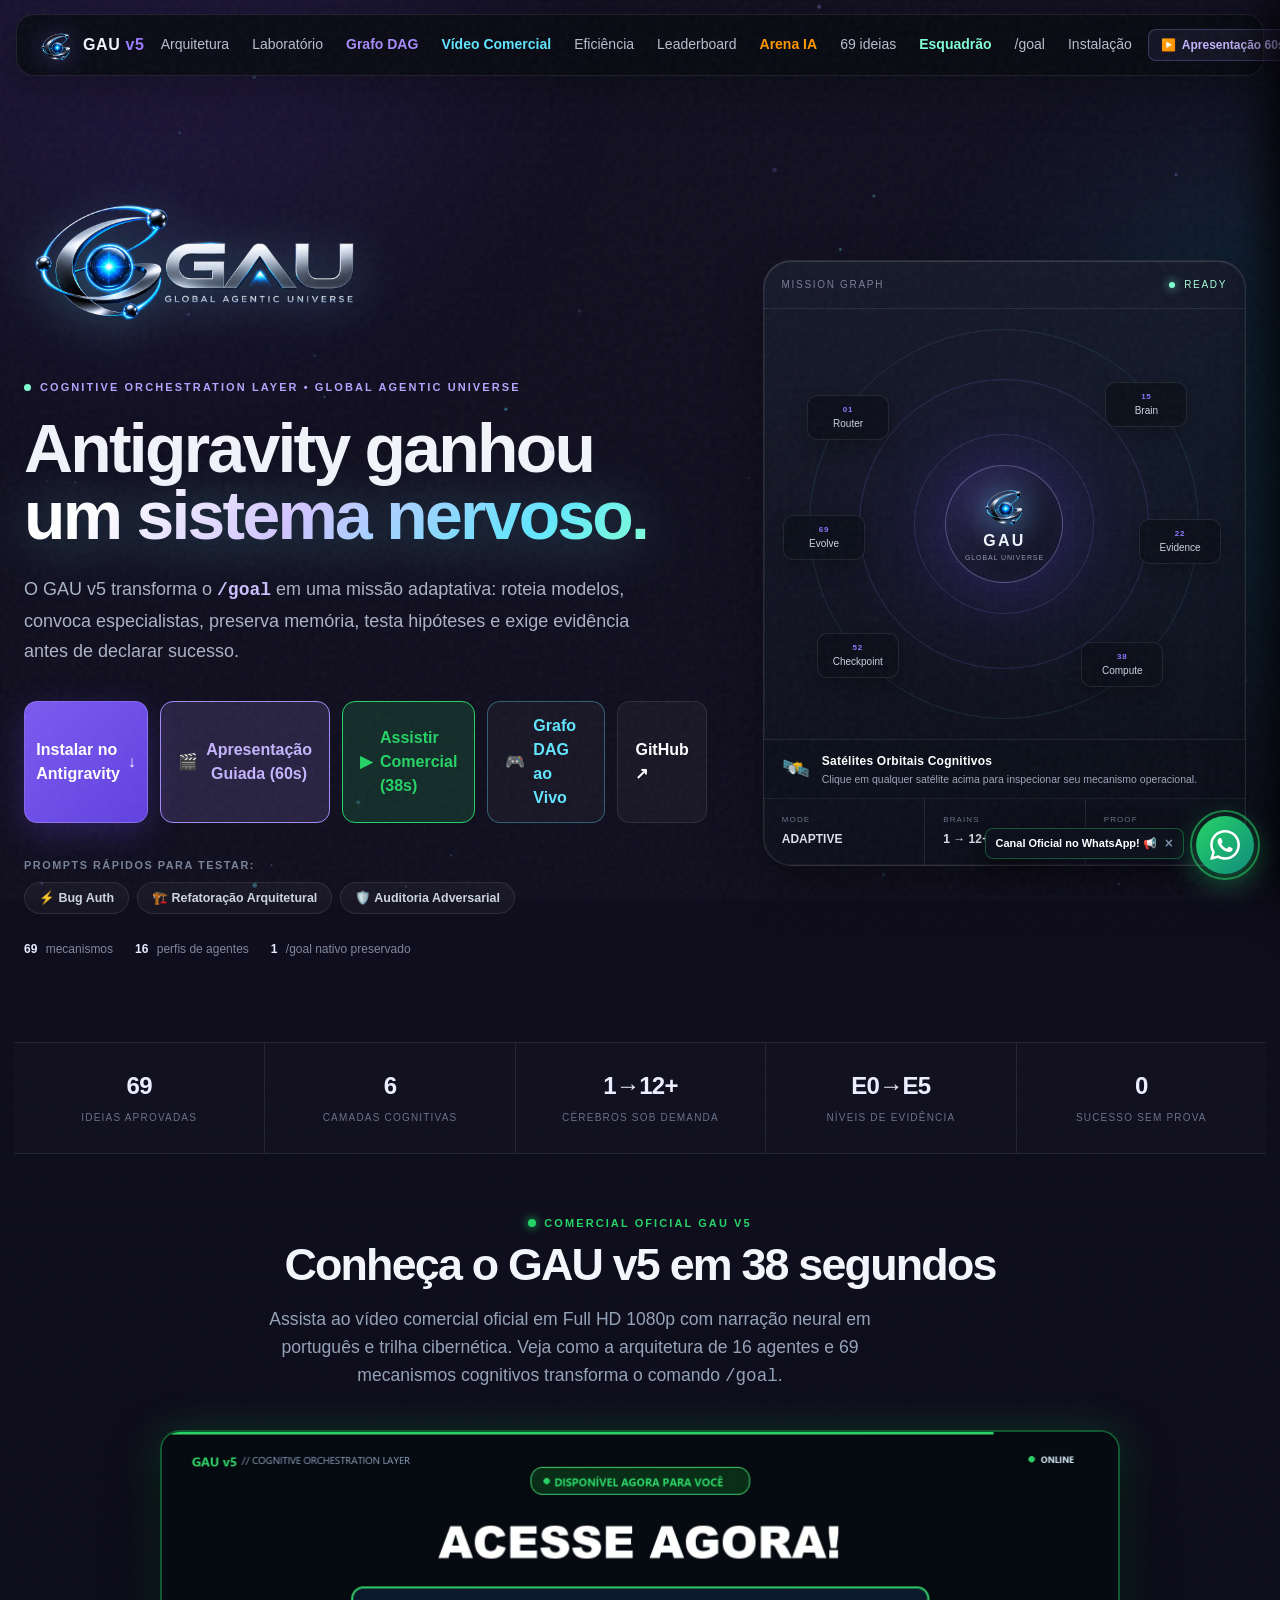
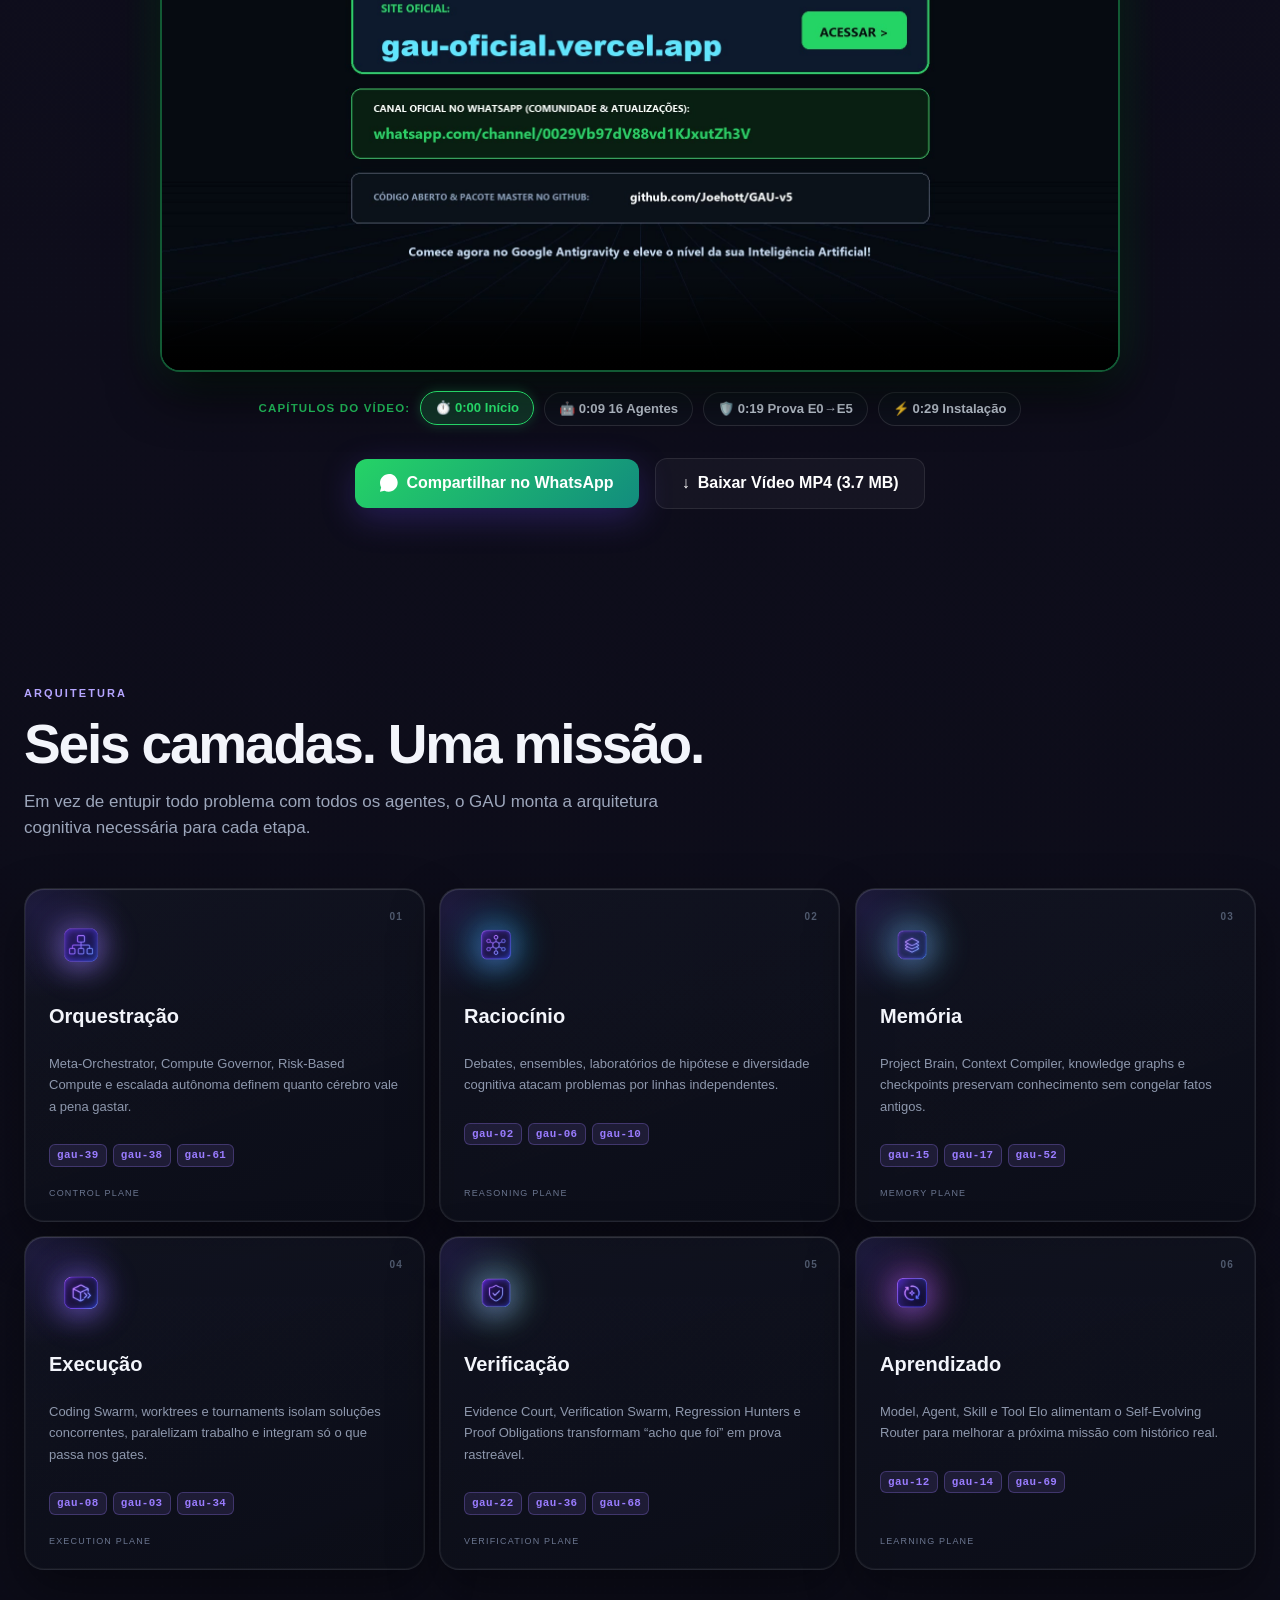
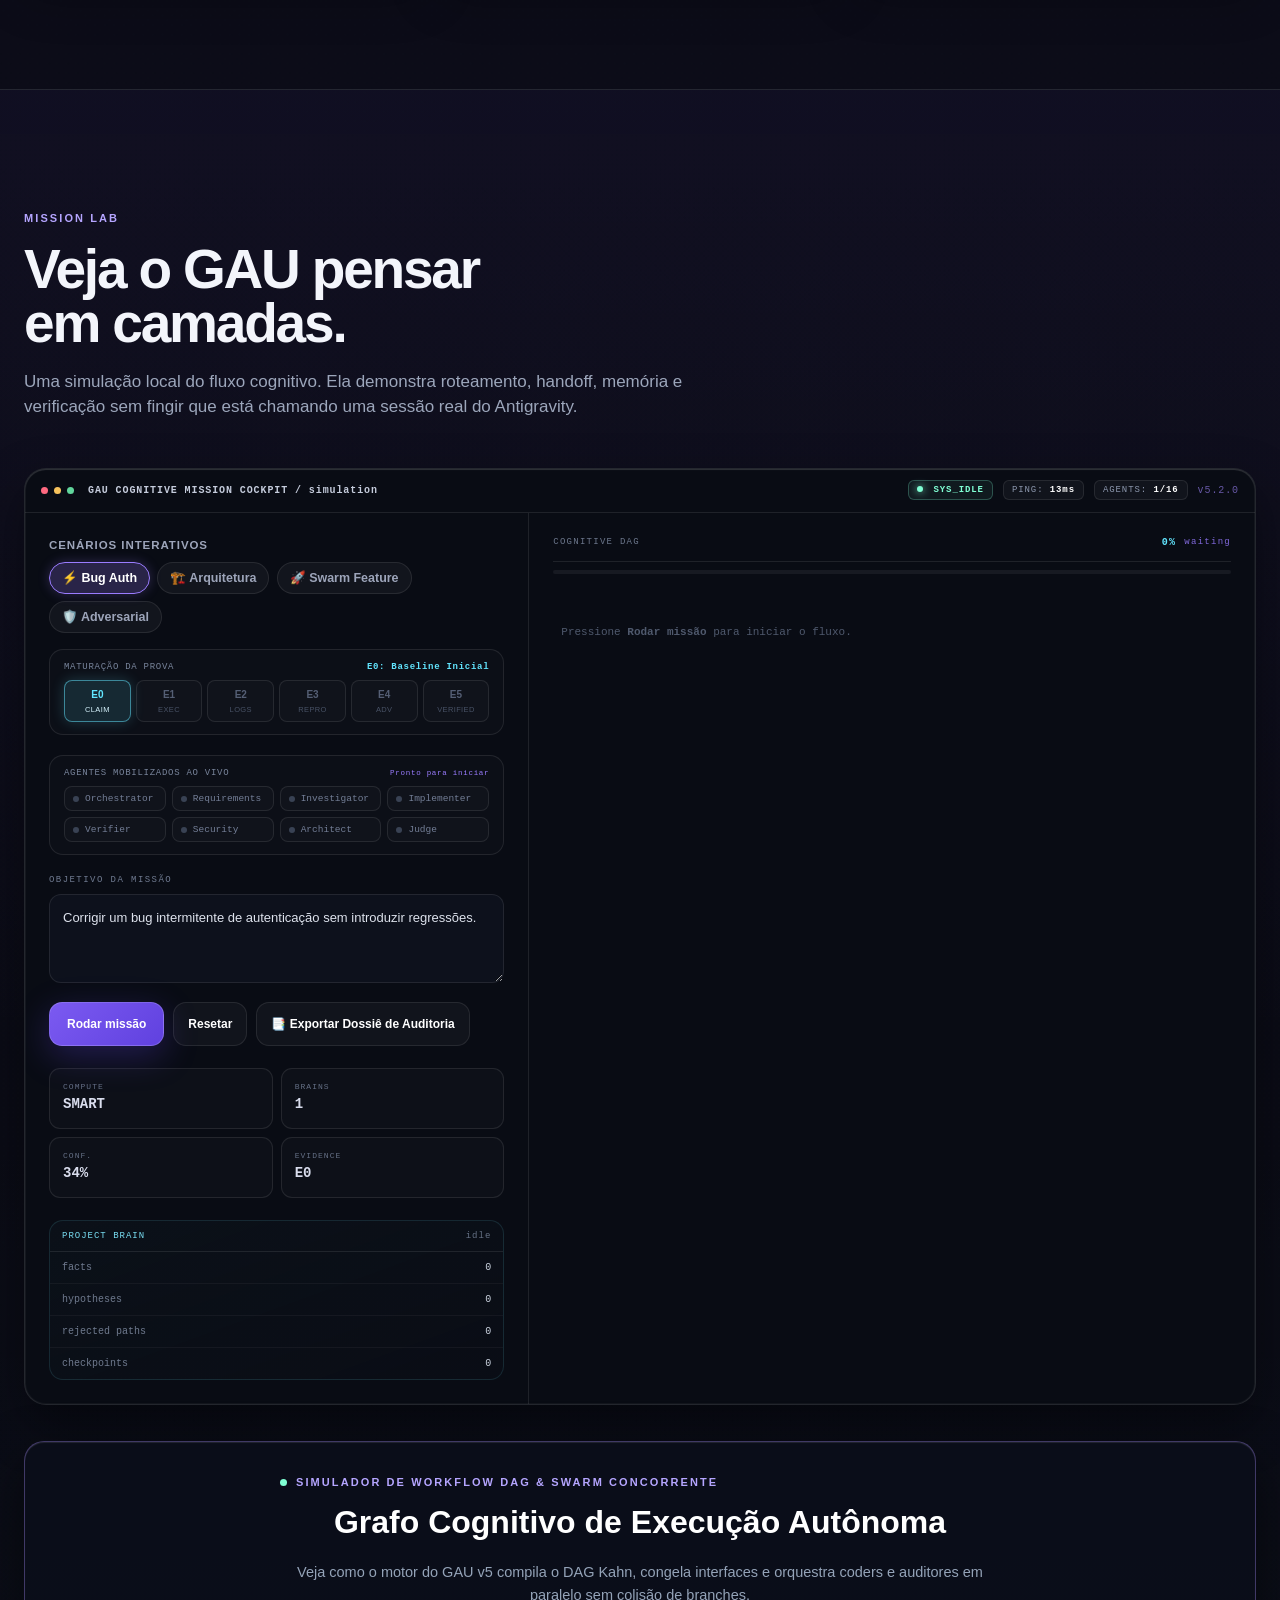
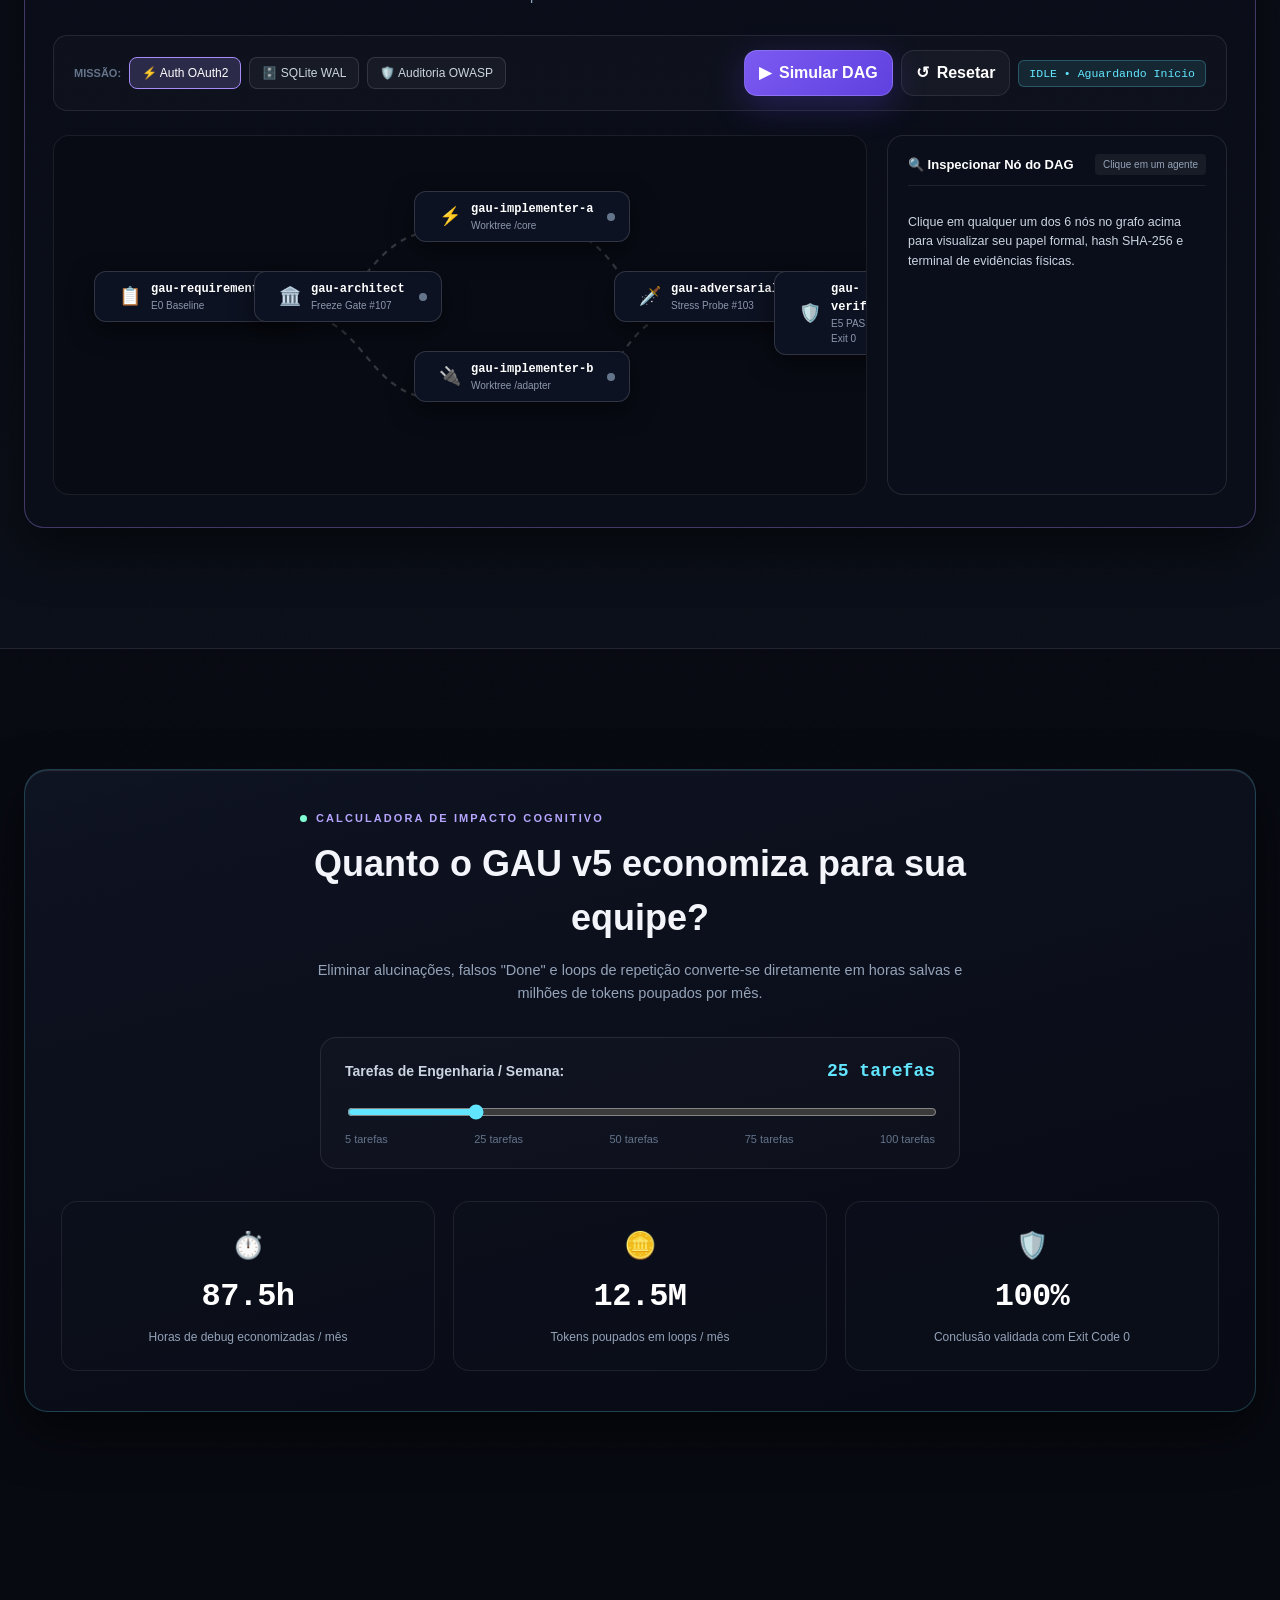
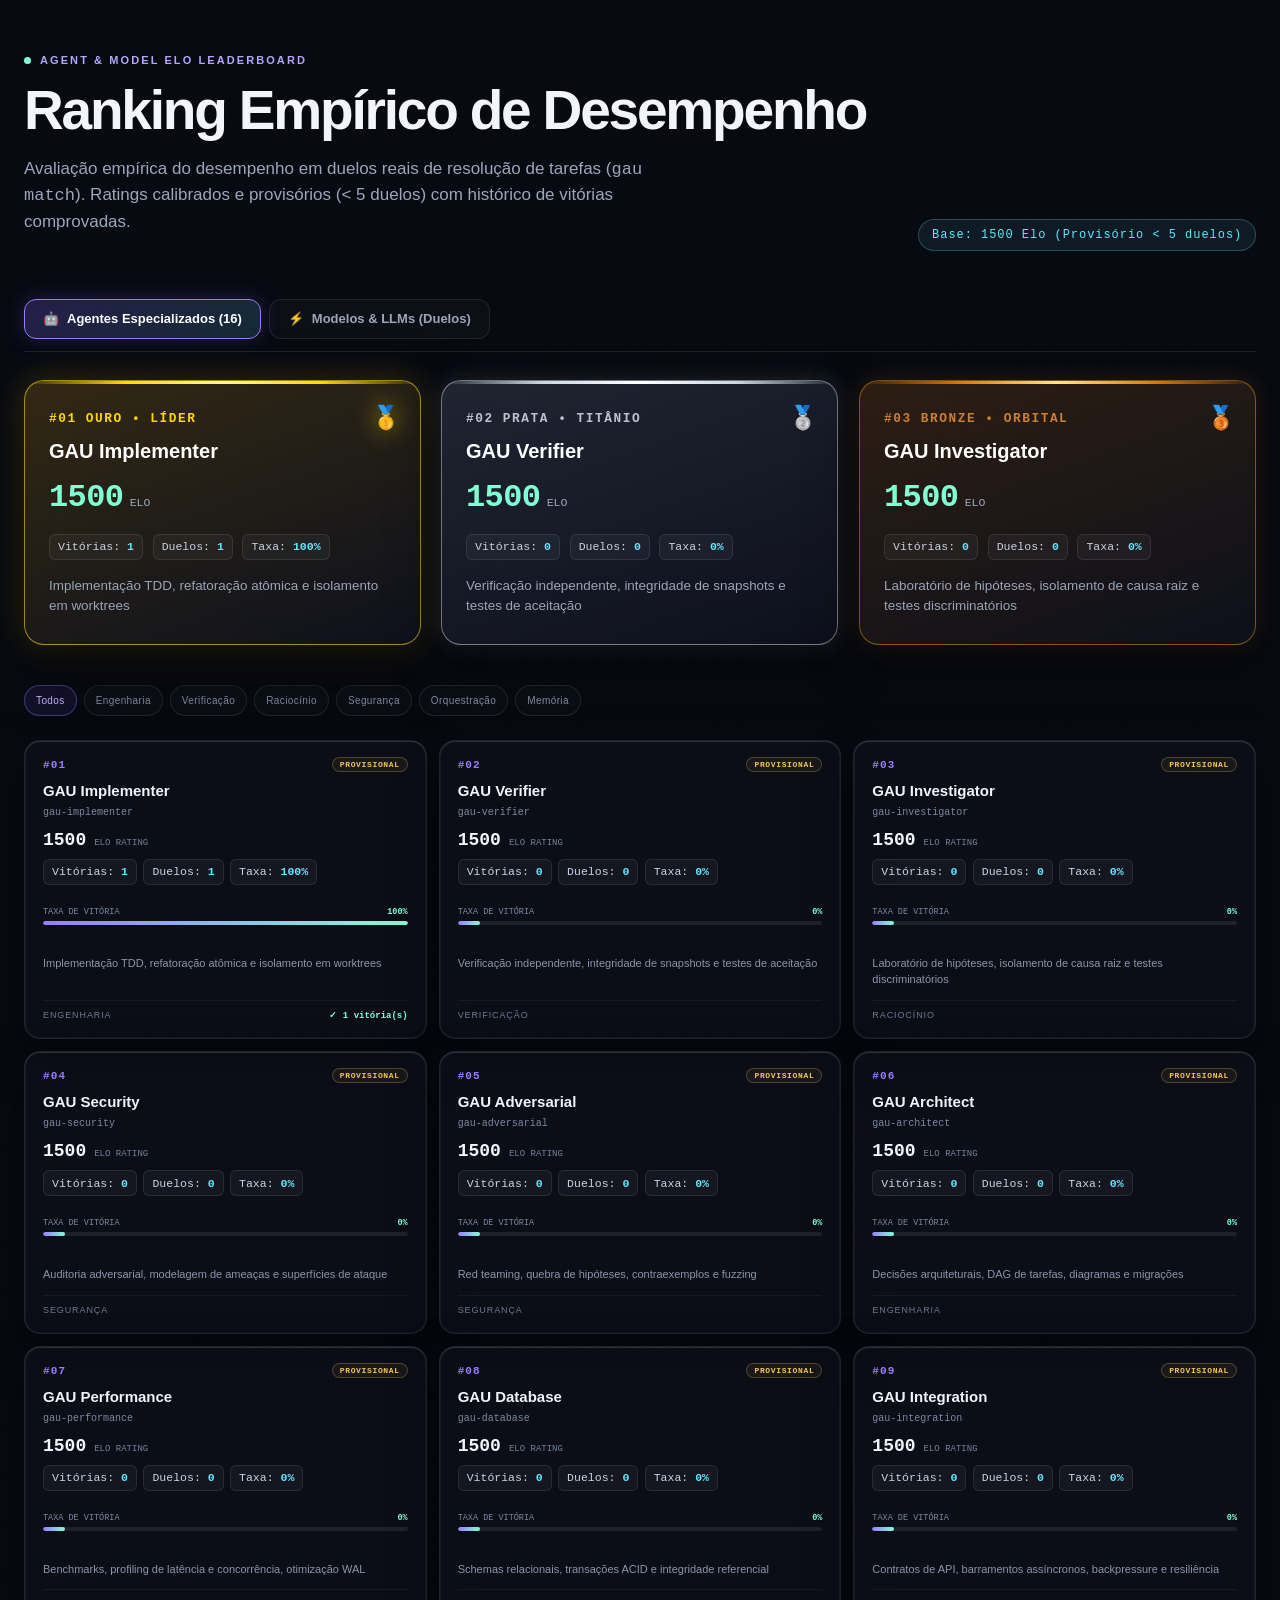
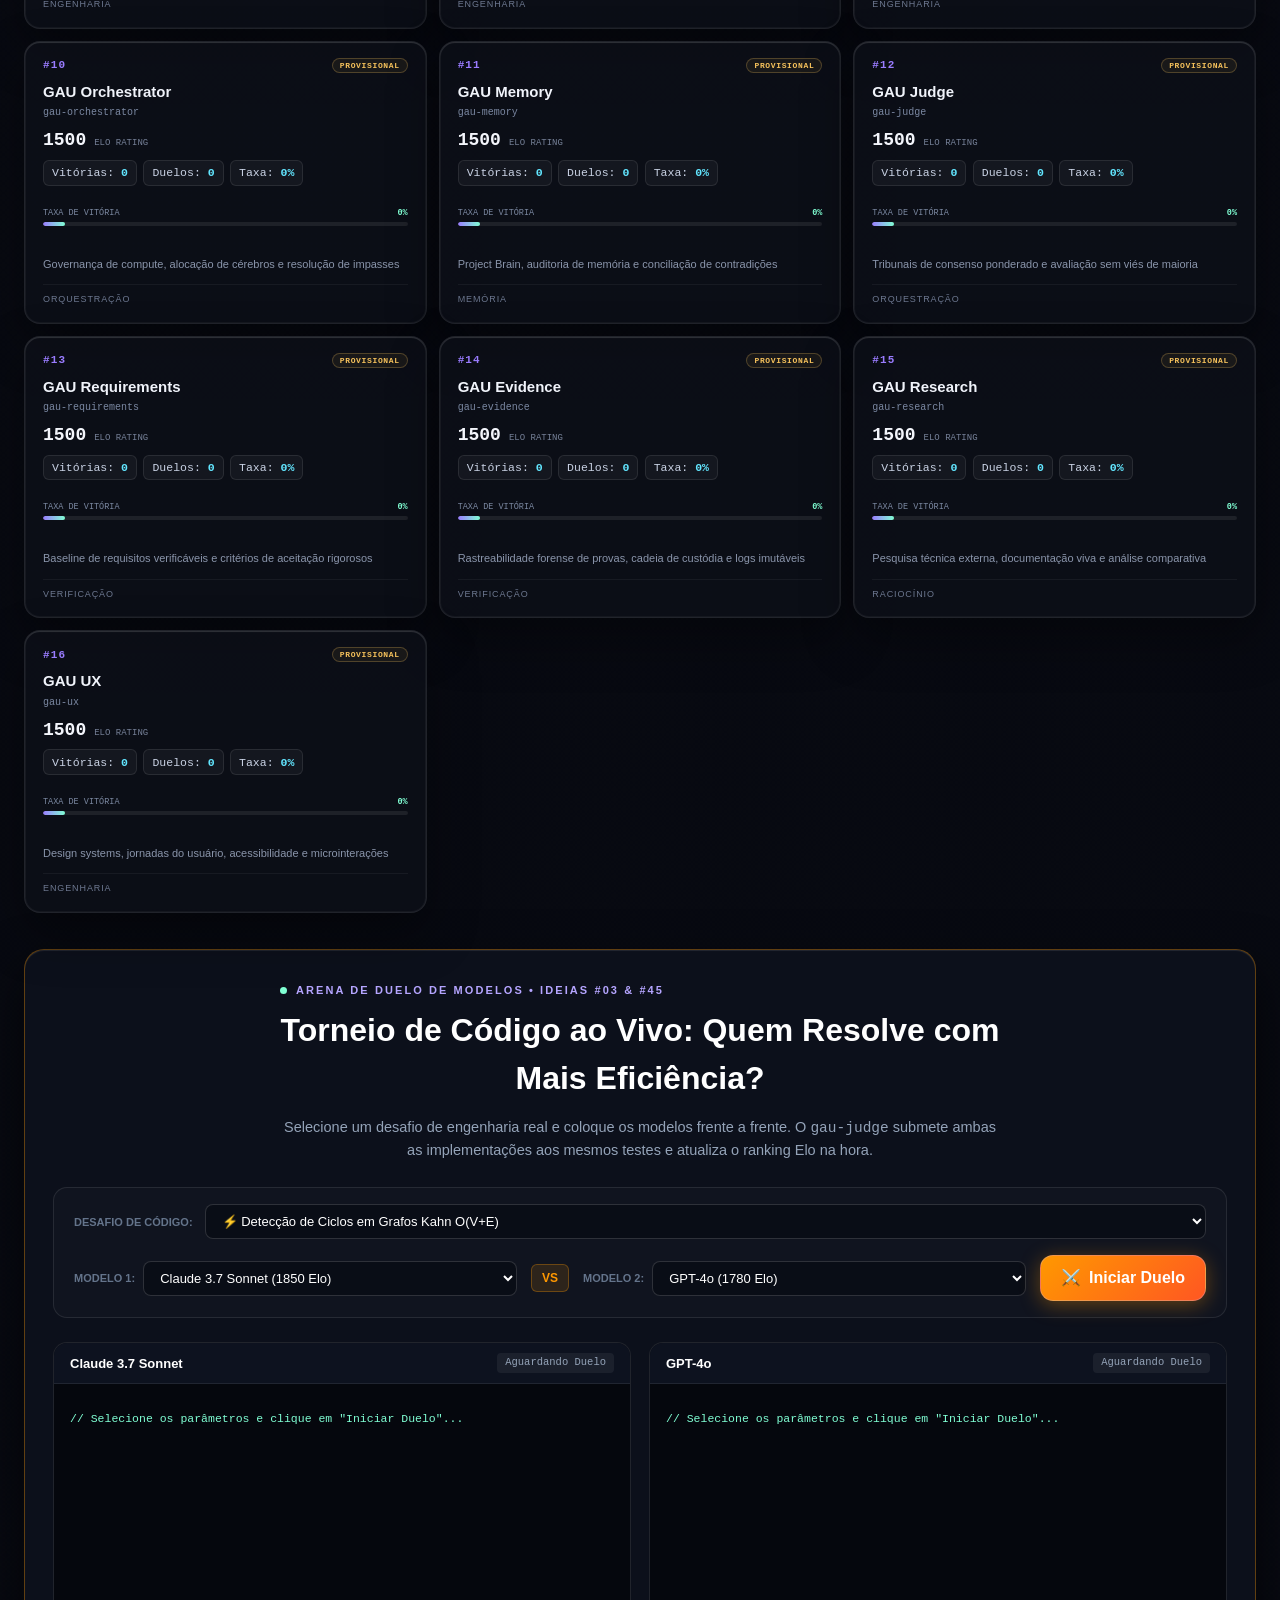
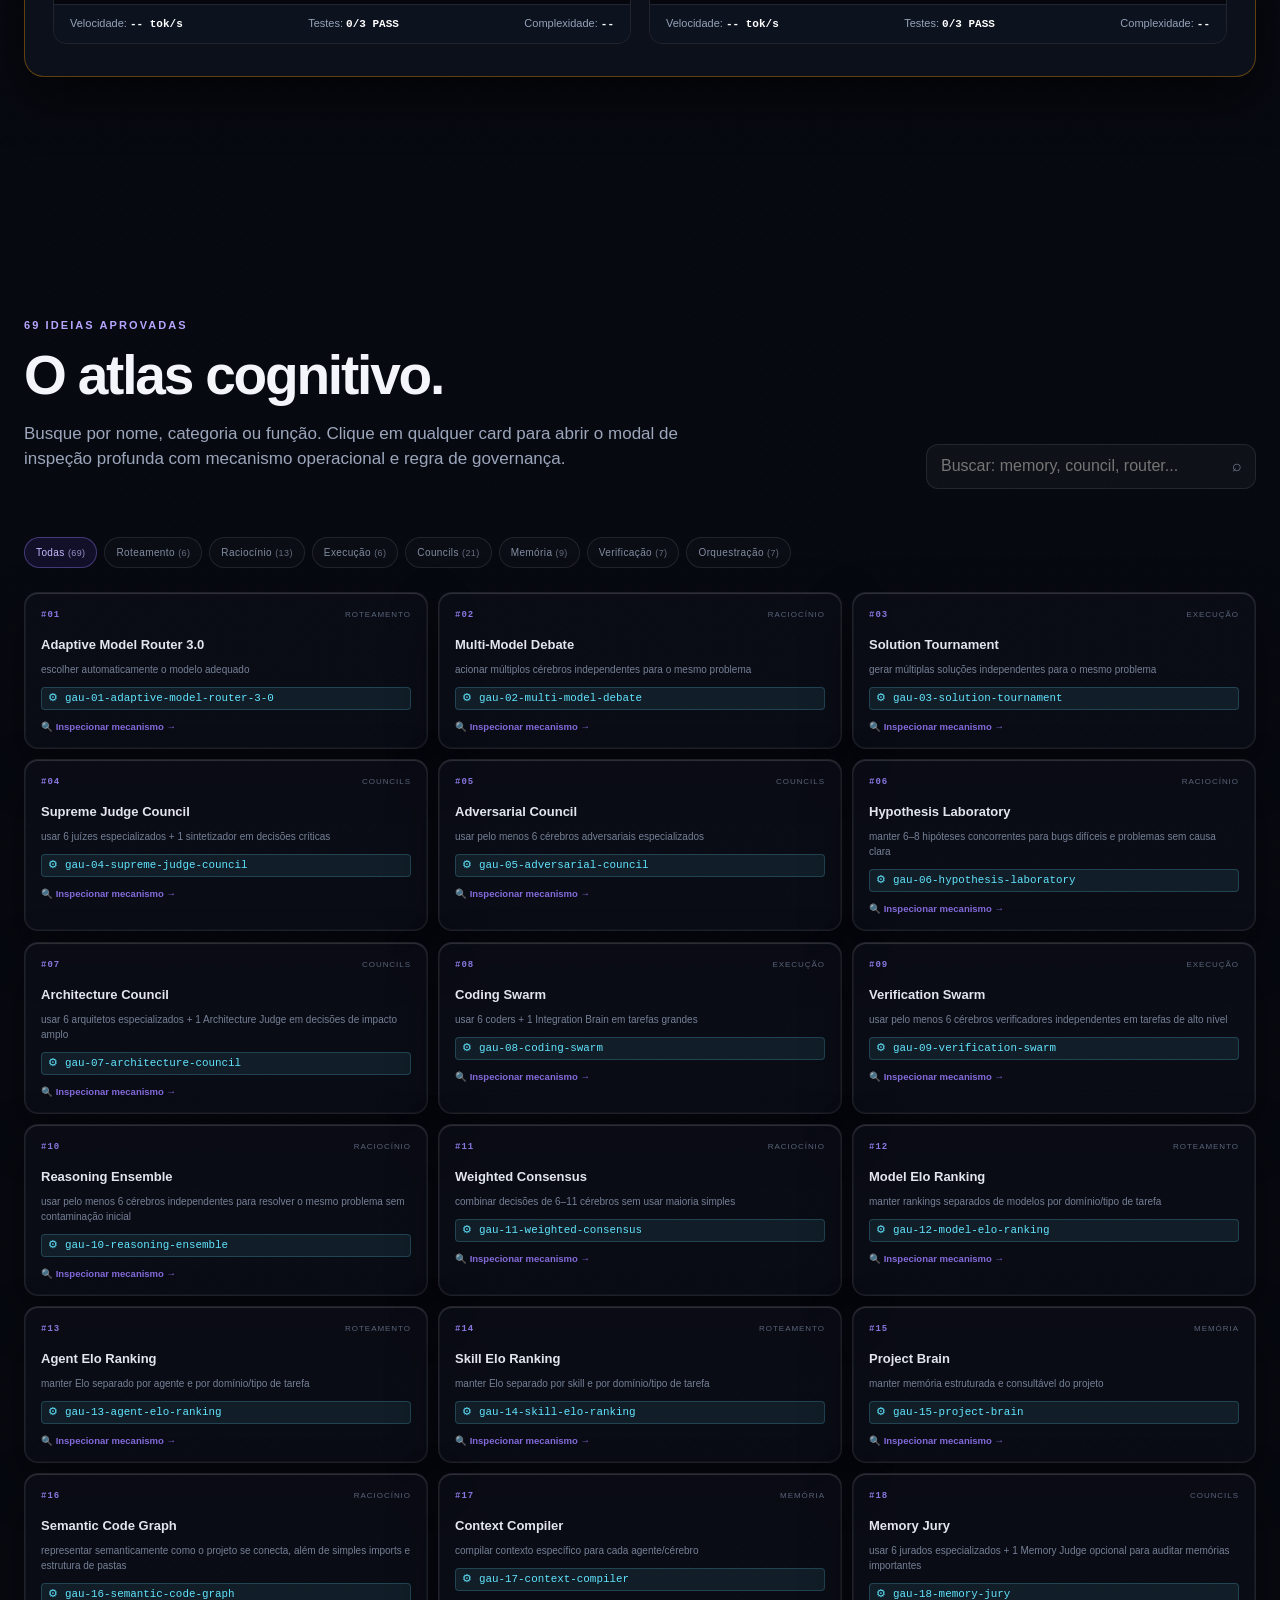
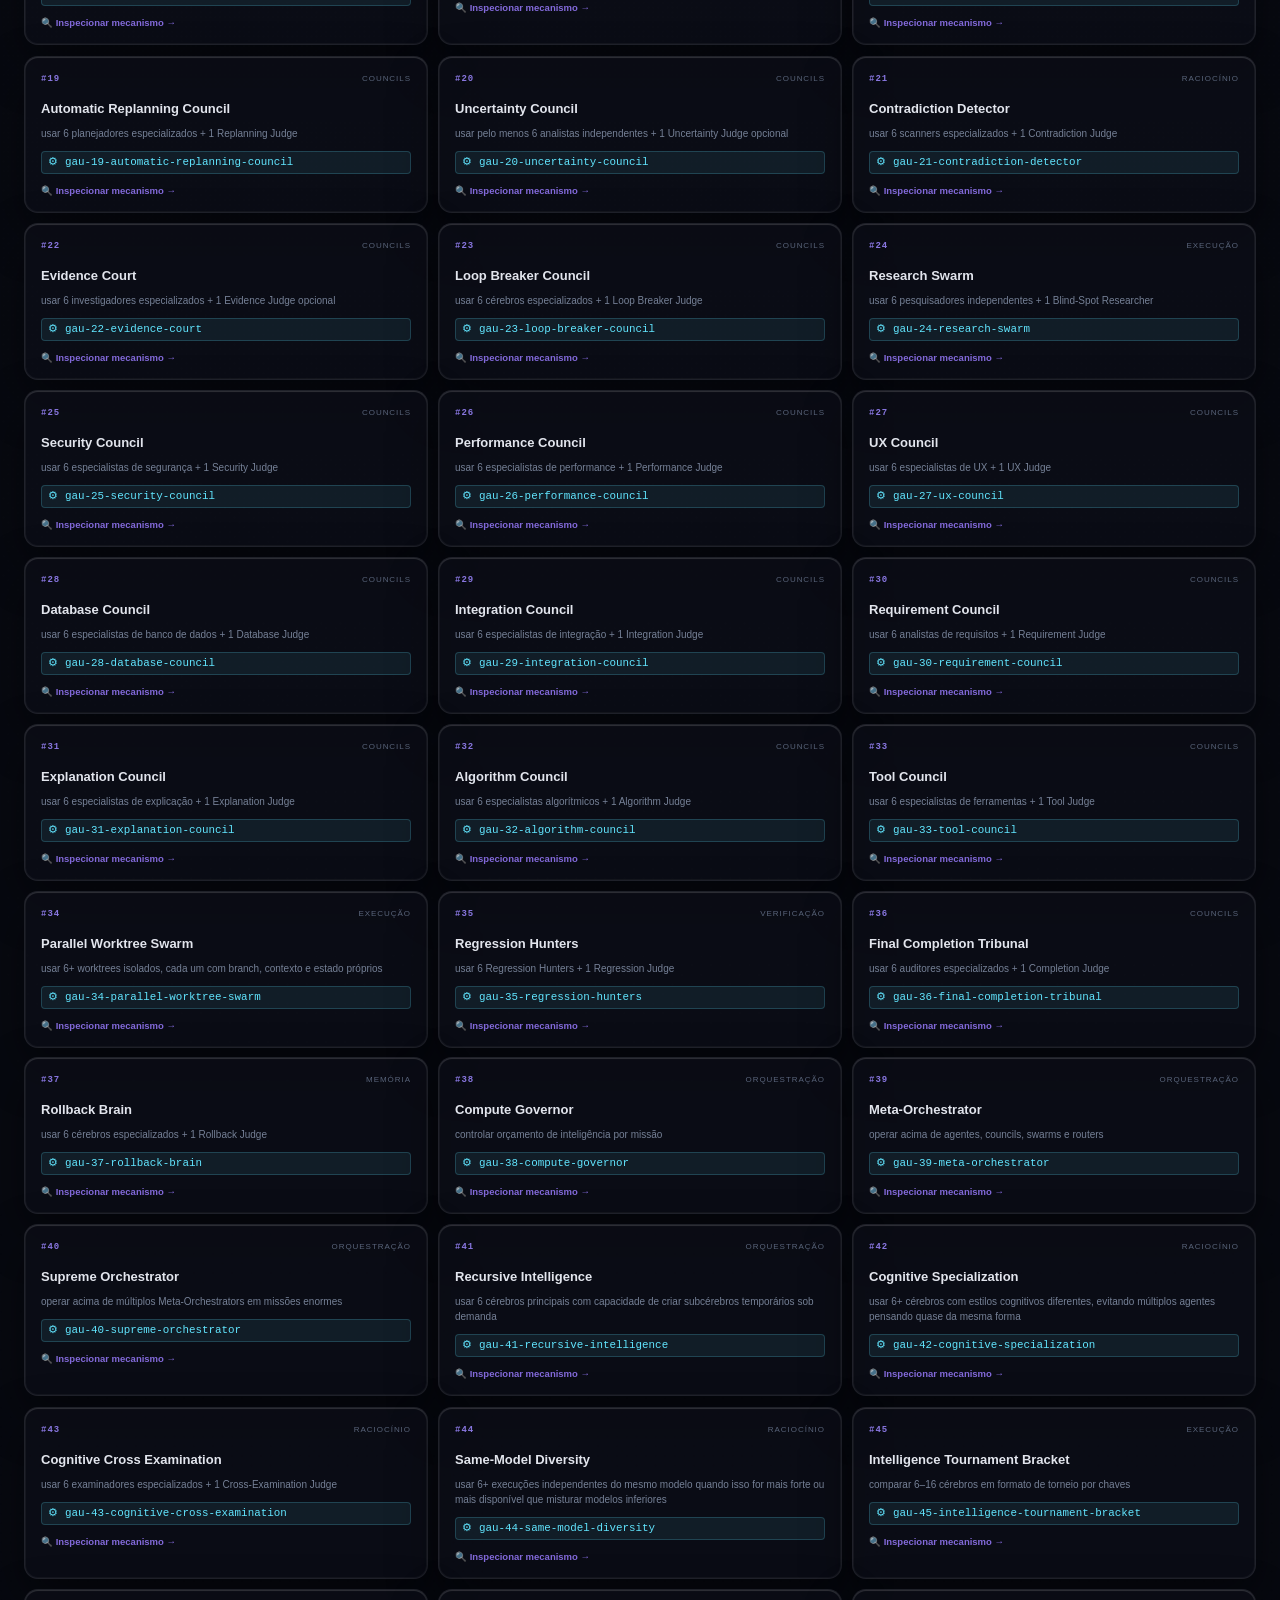
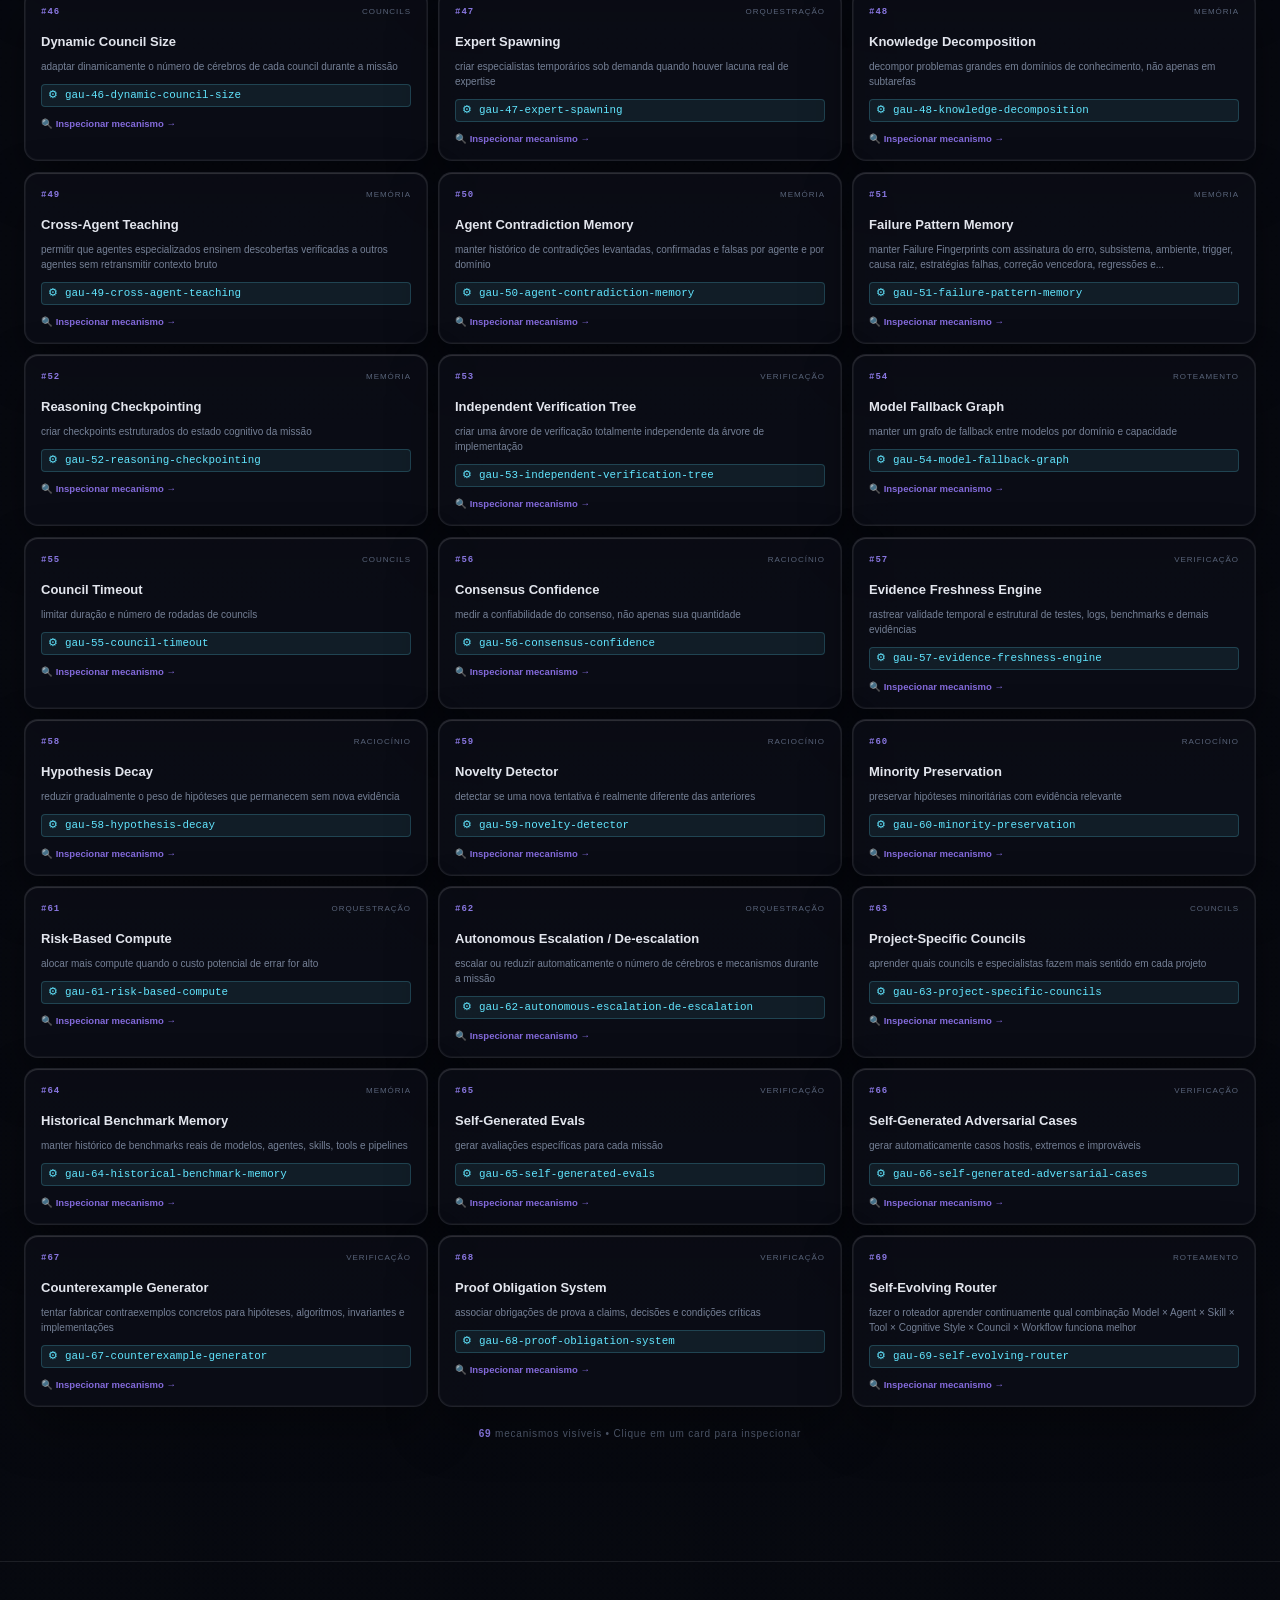
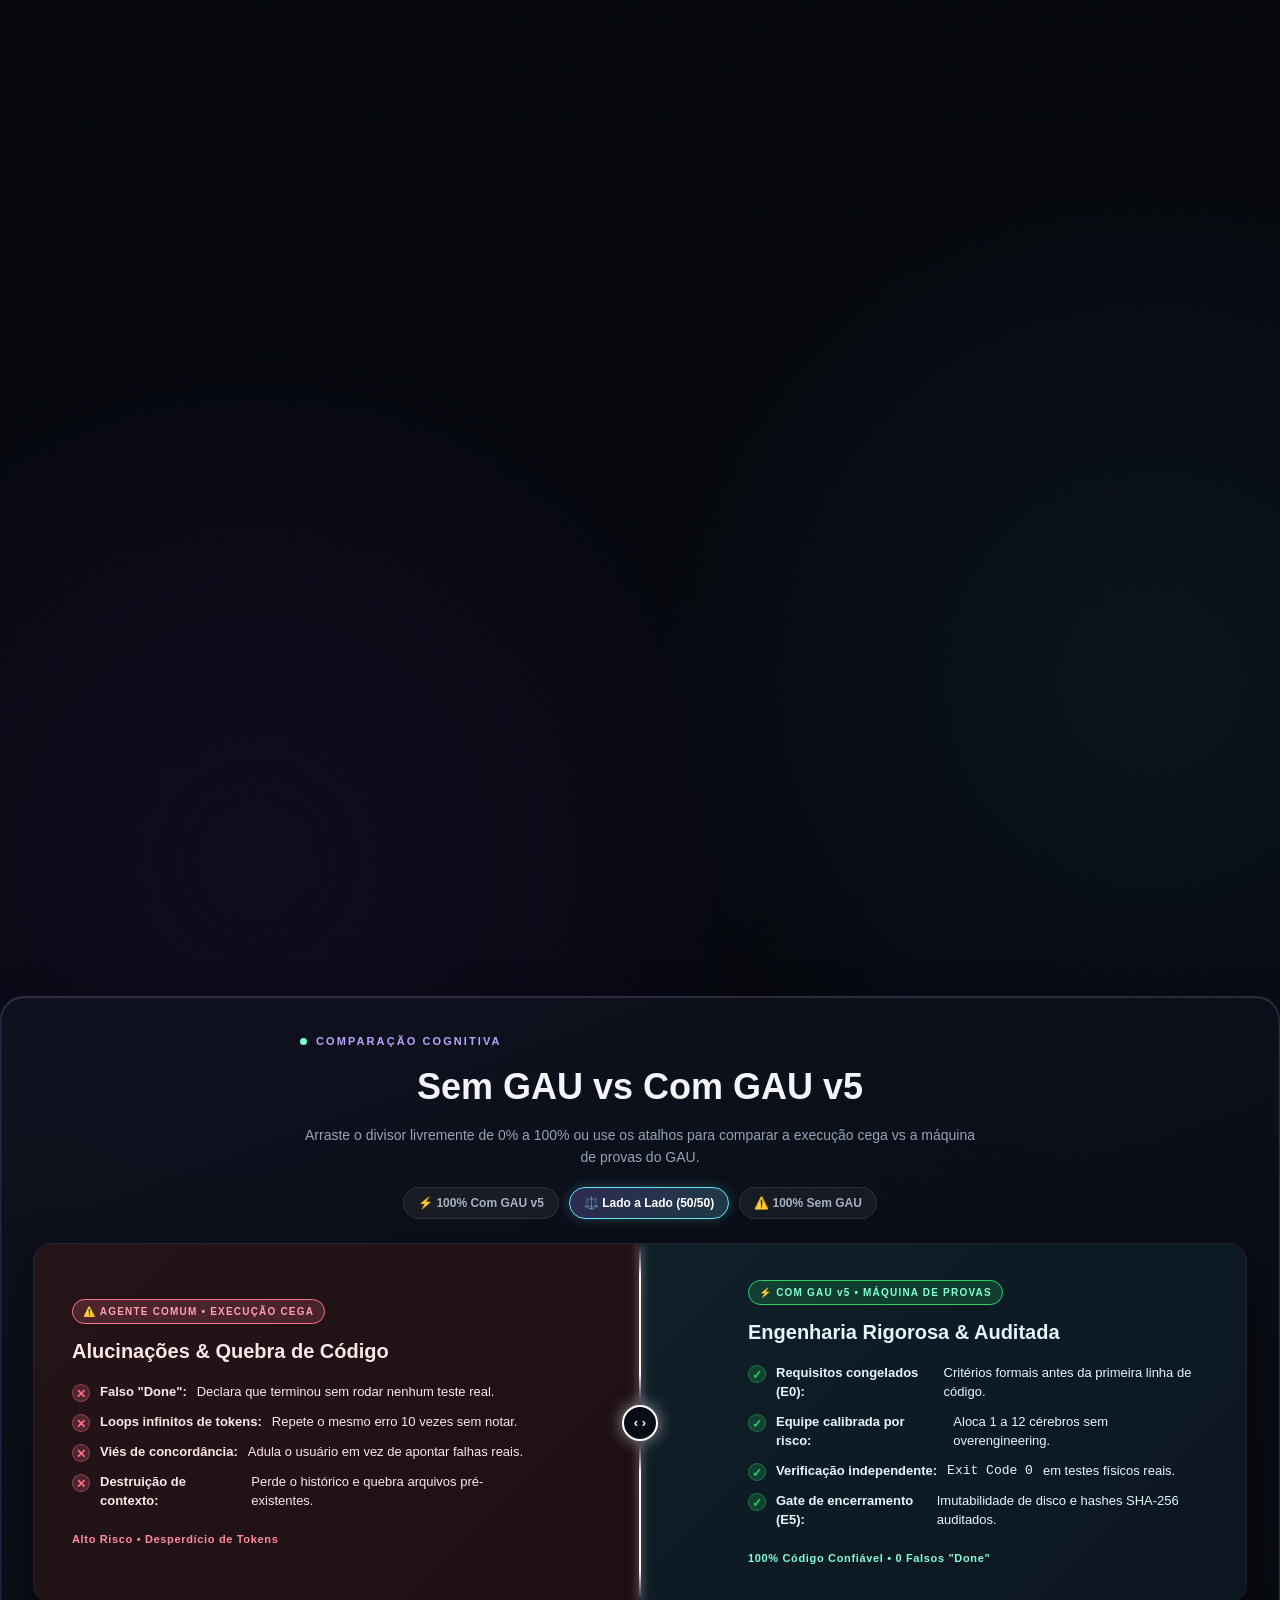
==== site/index.html @ 64dd1280 "feat(ui): lancar Mega Pack V5 com simulador DAG ao vivo, arena de duelo de modelos, cockpit HUD de t" ====
<!doctype html>
<html lang="pt-BR">
<head>
  <meta charset="utf-8" />
  <meta name="viewport" content="width=device-width, initial-scale=1.0, maximum-scale=5.0, viewport-fit=cover" />
  <meta name="theme-color" content="#080b12" />
  <meta name="mobile-web-app-capable" content="yes" />
  <meta name="apple-mobile-web-app-capable" content="yes" />
  <meta name="apple-mobile-web-app-status-bar-style" content="black-translucent" />
  <meta name="apple-mobile-web-app-title" content="GAU v5" />
  <link rel="apple-touch-icon" href="assets/gau-avatar.png" />
  <meta name="description" content="GAU v5 para Antigravity: 69 mecanismos cognitivos integrados ao /goal, com roteamento adaptativo, memória, councils, swarms e verificação por evidência." />
  <meta name="keywords" content="GAU v5, GAU, Grande Arquitetura Unificada, Antigravity, Google Antigravity, comando /goal, agentes autônomos, inteligência artificial, multi-agent system, orquestração de IA, robôs programadores, Joehott" />
  <link rel="canonical" href="https://gau-oficial.vercel.app/" />

  <!-- Open Graph / WhatsApp / Facebook Preview -->
  <meta property="og:type" content="website" />
  <meta property="og:url" content="https://gau-oficial.vercel.app/" />
  <meta property="og:site_name" content="GAU v5 Oficial" />
  <meta property="og:title" content="GAU v5 | Orquestração Cognitiva para Antigravity" />
  <meta property="og:description" content="69 mecanismos cognitivos e 16 agentes autônomos integrados ao comando /goal do Antigravity." />
  <meta property="og:image" content="https://gau-oficial.vercel.app/assets/gau-og-banner.png" />
  <meta property="og:image:width" content="1200" />
  <meta property="og:image:height" content="630" />
  <meta property="og:image:alt" content="Logotipo Oficial GAU - Global Agentic Universe" />

  <!-- Twitter Card Preview -->
  <meta name="twitter:card" content="summary_large_image" />
  <meta name="twitter:url" content="https://gau-oficial.vercel.app/" />
  <meta name="twitter:title" content="GAU v5 | Orquestração Cognitiva para Antigravity" />
  <meta name="twitter:description" content="69 mecanismos cognitivos e 16 agentes autônomos integrados ao comando /goal do Antigravity." />
  <meta name="twitter:image" content="https://gau-oficial.vercel.app/assets/gau-og-banner.png" />

  <title>GAU v5 | Antigravity Cognitive Orchestration</title>
  <link rel="icon" href="assets/gau-icon.png" type="image/png" />
  <link rel="icon" href="assets/favicon.svg" type="image/svg+xml" />
  <link rel="manifest" href="site.webmanifest" />
  <link rel="stylesheet" href="styles.css?v=5.5.0" />

  <!-- Vercel Web Analytics & Speed Insights -->
  <script>
    window.va = window.va || function () { (window.vaq = window.vaq || []).push(arguments); };
    window.si = window.si || function () { (window.siq = window.siq || []).push(arguments); };
  </script>
  <script defer src="/_vercel/insights/script.js"></script>
  <script defer src="/_vercel/speed-insights/script.js"></script>
  <style>
    /* Critical inline styles to guarantee instant rendering of WhatsApp & Mobile elements */
    .whatsapp-floating {
      position: fixed !important;
      bottom: 26px !important;
      right: 26px !important;
      z-index: 99999 !important;
      display: block !important;
    }
    @media (max-width: 768px) {
      .whatsapp-floating {
        bottom: calc(76px + env(safe-area-inset-bottom, 0px)) !important;
        right: 16px !important;
      }
    }
    .whatsapp-pulse-btn {
      width: 58px !important;
      height: 58px !important;
      border-radius: 50% !important;
      background: linear-gradient(135deg, #25D366, #128C7E) !important;
      border: none !important;
      cursor: pointer !important;
      display: grid !important;
      place-items: center !important;
      box-shadow: 0 8px 30px rgba(37, 211, 102, 0.45) !important;
      position: relative !important;
    }
    .whatsapp-modal.open,
    .whatsapp-modal.active {
      display: block !important;
    }
  </style>
</head>
<body>
  <div class="noise" aria-hidden="true"></div>
  <div class="aurora aurora-a" aria-hidden="true"></div>
  <div class="aurora aurora-b" aria-hidden="true"></div>
  <canvas id="quantumCanvas" class="quantum-canvas" aria-hidden="true"></canvas>
  <canvas id="matrixCanvas" class="matrix-canvas" aria-hidden="true"></canvas>

  <header class="topbar" id="top">
    <a class="brand" href="#top" aria-label="GAU v5 - início" id="gauBrandLogo">
      <img src="assets/gau-icon.png" alt="GAU" width="34" height="34" />
      <span>GAU <b>v5</b></span>
    </a>
    <nav class="nav" aria-label="Navegação principal">
      <a href="#architecture">Arquitetura</a>
      <a href="#lab">Laboratório</a>
      <a href="#dagSimulatorSection" style="color: #a78bfa; font-weight: 700;">Grafo DAG</a>
      <a href="#comercial" style="color: #62e6ff; font-weight: 700;">Vídeo Comercial</a>
      <a href="#roi">Eficiência</a>
      <a href="#leaderboard">Leaderboard</a>
      <a href="#modelArenaSection" style="color: #ff9800; font-weight: 700;">Arena IA</a>
      <a href="#ideas">69 ideias</a>
      <a href="#squadBuilderSection" style="color: #80ffd4; font-weight: 700;">Esquadrão</a>
      <a href="#goal">/goal</a>
      <a href="#deploy">Instalação</a>
    </nav>
    <div class="topbar-actions">
      <button class="tour-top-btn" id="startTourBtn" title="Apresentação Guiada do GAU v5 em 60s">
        <span class="tour-icon">▶️</span>
        <span class="tour-txt">Apresentação 60s</span>
      </button>
      <button class="cockpit-toggle-btn" id="cockpitToggleBtn" title="Abrir Cockpit de Telemetria Sci-Fi HUD">
        <span class="cockpit-icon">🛰️</span>
        <span class="cockpit-txt">Cockpit HUD</span>
      </button>
      <button class="search-k-btn" id="spotlightTriggerBtn" title="Busca Rápida de Ideias, Agentes e Comandos (Ctrl+K)">
        <svg width="13" height="13" viewBox="0 0 24 24" fill="none" stroke="currentColor" stroke-width="2.5"><circle cx="11" cy="11" r="8"/><path d="M21 21l-4.35-4.35"/></svg>
        <span class="search-k-txt">Buscar</span>
        <kbd class="search-k-badge">Ctrl K</kbd>
      </button>
      <button class="audio-toggle-btn" id="audioToggleBtn" title="Ativar/Desativar Efeitos Sonoros Cyberpunk">
        <span class="audio-icon" id="audioIcon">🔇</span>
        <span class="audio-txt">Som</span>
      </button>
      <a class="whatsapp-btn-header" id="headerWhatsappBtn" href="https://whatsapp.com/channel/0029Vb97dV88vd1KJxutZh3V" target="_blank" rel="noopener noreferrer" title="Canal Oficial no WhatsApp">
        <svg width="15" height="15" viewBox="0 0 24 24" fill="currentColor"><path d="M12.031 6.172c-3.181 0-5.767 2.586-5.768 5.766-.001 1.298.38 2.27 1.019 3.287l-.582 2.128 2.182-.573c.978.58 1.911.928 3.145.929 3.178 0 5.767-2.587 5.768-5.766.001-3.187-2.575-5.77-5.764-5.771zm3.392 8.244c-.144.405-.837.774-1.17.824-.299.045-.677.063-1.092-.069-.252-.08-.575-.187-.988-.365-1.739-.751-2.874-2.502-2.961-2.617-.087-.116-.708-.94-.708-1.793s.448-1.273.607-1.446c.159-.173.346-.217.462-.217l.332.006c.106.005.249-.04.39.298.144.347.491 1.2.534 1.287.043.087.072.188.014.304-.058.116-.087.188-.173.289l-.26.304c-.087.086-.177.18-.076.354.101.174.449.741.964 1.201.662.591 1.221.774 1.394.86s.274.072.376-.043c.101-.116.433-.506.549-.68.116-.173.231-.145.39-.087s1.011.477 1.184.564.289.13.332.202c.043.072.043.419-.101.824zm-3.423-14.416c-6.627 0-12 5.373-12 12 0 2.126.556 4.12 1.528 5.856l-1.624 5.928 6.074-1.593c1.666.91 3.567 1.42 5.586 1.42 6.627 0 12-5.373 12-12 0-6.627-5.373-12-12-12z"/></svg>
        <span>WhatsApp</span>
      </a>
      <a class="mini-cta" href="https://github.com/Joehott/GAU-v5" target="_blank" rel="noopener noreferrer">GitHub <span>↗</span></a>
      <button class="mobile-menu-btn" id="mobileMenuBtn" aria-label="Abrir Menu de Navegação">
        <span></span>
        <span></span>
        <span></span>
      </button>
    </div>
  </header>

  <!-- Dedicated Mobile Quick Access Bar (Only visible on Smartphones <= 768px) -->
  <nav class="mobile-quick-bar" id="mobileQuickBar" aria-label="Acesso Rápido Mobile">
    <div class="mobile-quick-track">
      <a href="#top" class="mobile-quick-chip active"><span class="chip-dot"></span> Início</a>
      <a href="#architecture" class="mobile-quick-chip">🏛️ Arquitetura</a>
      <a href="#lab" class="mobile-quick-chip">🧪 Lab Missões</a>
      <a href="#dagSimulatorSection" class="mobile-quick-chip">🎮 Grafo DAG</a>
      <a href="#comercial" class="mobile-quick-chip">🎬 Vídeo 38s</a>
      <a href="#roi" class="mobile-quick-chip">🧮 Eficiência</a>
      <a href="#leaderboard" class="mobile-quick-chip">🏆 Leaderboard</a>
      <a href="#modelArenaSection" class="mobile-quick-chip">⚔️ Duelo IA</a>
      <a href="#ideas" class="mobile-quick-chip">💡 69 Ideias</a>
      <a href="#squadBuilderSection" class="mobile-quick-chip">🧩 Esquadrão</a>
      <a href="#goal" class="mobile-quick-chip">🎯 /goal</a>
      <a href="#deploy" class="mobile-quick-chip">⚡ Instalar</a>
    </div>
  </nav>

  <div class="mobile-nav-backdrop" id="mobileNavBackdrop"></div>
  <aside class="mobile-nav-drawer" id="mobileNavDrawer" aria-label="Menu Mobile">
    <div class="drawer-header">
      <div class="brand">
        <img src="assets/gau-icon.png" alt="GAU" width="28" height="28" />
        <span>GAU <b>v5</b></span>
      </div>
      <button class="drawer-close-btn" id="drawerCloseBtn" aria-label="Fechar Menu">&times;</button>
    </div>
    <nav class="drawer-links">
      <a href="#top" class="drawer-link"><span class="drawer-icon">🏠</span> Início</a>
      <a href="#comercial" class="drawer-link highlight-commercial"><span class="drawer-icon">🎬</span> Vídeo Comercial <small class="badge-new">38s</small></a>
      <a href="#architecture" class="drawer-link"><span class="drawer-icon">🏛️</span> Arquitetura</a>
      <a href="#lab" class="drawer-link"><span class="drawer-icon">🧪</span> Laboratório de Missões</a>
      <a href="#roi" class="drawer-link"><span class="drawer-icon">🧮</span> Calculadora de Eficiência</a>
      <a href="#leaderboard" class="drawer-link"><span class="drawer-icon">🏆</span> Leaderboard Elo</a>
      <a href="#ideas" class="drawer-link"><span class="drawer-icon">💡</span> 69 Ideias Aprovadas</a>
      <a href="#goal" class="drawer-link"><span class="drawer-icon">🎯</span> Comando /goal</a>
      <a href="#deploy" class="drawer-link"><span class="drawer-icon">📦</span> Instalação</a>
      <a href="#contato" class="drawer-link highlight-wa"><span class="drawer-icon">💬</span> Canal Oficial WhatsApp</a>
      <a href="https://github.com/Joehott/GAU-v5" target="_blank" rel="noopener noreferrer" class="drawer-link"><span class="drawer-icon">↗️</span> GitHub Oficial</a>
    </nav>
  </aside>

  <main>
    <section class="hero section-shell">
      <div class="hero-copy reveal">
        <div class="hero-brand-badge" style="margin-bottom: 1.25rem;">
          <img src="assets/gau-logo-transparent.png" alt="GAU - Global Agentic Universe" style="max-width: min(340px, 85vw); height: auto; display: block; filter: drop-shadow(0 6px 24px rgba(98, 230, 255, 0.28));" />
        </div>
        <div class="eyebrow"><span class="pulse-dot"></span> COGNITIVE ORCHESTRATION LAYER &bull; GLOBAL AGENTIC UNIVERSE</div>
        <h1>Antigravity ganhou<br><span class="gradient-text">um sistema nervoso.</span></h1>
        <p class="hero-lead">O GAU v5 transforma o <code>/goal</code> em uma missão adaptativa: roteia modelos, convoca especialistas, preserva memória, testa hipóteses e exige evidência antes de declarar sucesso.</p>
        <div class="hero-actions">
          <a class="button primary" href="#deploy">Instalar no Antigravity <span>↓</span></a>
          <button type="button" class="button tour-hero-btn" id="heroTourBtn" style="background: rgba(167, 139, 250, 0.16); border: 1px solid #a78bfa; color: #c4b5fd; font-weight: 700; display: inline-flex; align-items: center; gap: 8px;"><span>🎬</span> Apresentação Guiada (60s)</button>
          <a class="button commercial-btn" href="#comercial" style="background: rgba(37, 211, 102, 0.15); border: 1px solid #25D366; color: #25D366; font-weight: 700; display: inline-flex; align-items: center; gap: 8px;"><span>▶</span> Assistir Comercial (38s)</a>
          <a class="button ghost" href="#dagSimulatorSection" style="border-color: rgba(98, 230, 255, 0.35); color: #62e6ff;"><span>🎮</span> Grafo DAG ao Vivo</a>
          <a class="button ghost" href="https://github.com/Joehott/GAU-v5" target="_blank" rel="noopener noreferrer">GitHub ↗</a>
        </div>
        <div class="hero-prompts" id="heroPrompts">
          <span class="hero-prompts-label">PROMPTS RÁPIDOS PARA TESTAR:</span>
          <div class="hero-prompt-chips">
            <button type="button" class="prompt-chip" data-prompt="Corrigir um bug intermitente de autenticação sem introduzir regressões.">⚡ Bug Auth</button>
            <button type="button" class="prompt-chip" data-prompt="Refatorar arquitetura do sistema com contratos rígidos e testes de regressão.">🏗️ Refatoração Arquitetural</button>
            <button type="button" class="prompt-chip" data-prompt="Executar auditoria adversarial OWASP, caça a edge cases e quarentena de falhas.">🛡️ Auditoria Adversarial</button>
          </div>
        </div>
        <div class="hero-proof">
          <span><i>69</i> mecanismos</span>
          <span><i>16</i> perfis de agentes</span>
          <span><i>1</i> /goal nativo preservado</span>
        </div>
      </div>

      <div class="hero-visual reveal delay-1" aria-label="Visualização da arquitetura cognitiva do GAU v5">
        <div class="orbital-card">
          <div class="card-topline">
            <span>MISSION GRAPH</span>
            <span class="status-live" id="orbitalLiveStatus"><i></i> READY</span>
          </div>
          <div class="brain-stage">
            <div class="orbit orbit-1"></div>
            <div class="orbit orbit-2"></div>
            <div class="orbit orbit-3"></div>
            <div class="core-node" id="orbitalCoreNode" role="button" tabindex="0" title="GAU v5 - Núcleo Cognitivo Quântico">
              <img src="assets/gau-icon.png" alt="GAU Núcleo" style="width: 44px; height: 44px; object-fit: contain; filter: drop-shadow(0 0 16px rgba(98, 230, 255, 0.7)); margin-bottom: 2px;" />
              <b>GAU</b>
              <small>GLOBAL UNIVERSE</small>
            </div>
            <button type="button" class="satellite s1" data-sat="01" data-name="Adaptive Model Router 3.0" data-desc="Roteamento dinâmico do modelo ideal e dimensionamento de compute por risco e incerteza."><span>01</span>Router</button>
            <button type="button" class="satellite s2" data-sat="15" data-name="Project Brain" data-desc="Memória estruturada em SQLite WAL: fatos comprovados, hipóteses e caminhos rejeitados."><span>15</span>Brain</button>
            <button type="button" class="satellite s3" data-sat="22" data-name="Evidence Court" data-desc="Cadeia de custódia e prova formal (E0 a E5). Nenhuma alegação é aceita sem teste físico."><span>22</span>Evidence</button>
            <button type="button" class="satellite s4" data-sat="38" data-name="Compute Governor" data-desc="Governança orçamentária rigorosa: reserva e libera instâncias cerebrais sob demanda."><span>38</span>Compute</button>
            <button type="button" class="satellite s5" data-sat="52" data-name="Reasoning Checkpoint" data-desc="Snapshots atômicos de estado no SQLite com restauração instantânea sob qualquer falha."><span>52</span>Checkpoint</button>
            <button type="button" class="satellite s6" data-sat="69" data-name="Self-Evolving Router" data-desc="Curva contínua de aprendizado que refina o roteamento a partir de duelos reais Elo."><span>69</span>Evolve</button>
          </div>
          <div class="orbital-info-capsule" id="orbitalInfoCapsule">
            <span class="capsule-icon" id="capsuleIcon">🛰️</span>
            <div class="capsule-text">
              <strong id="capsuleTitle">Satélites Orbitais Cognitivos</strong>
              <span id="capsuleDesc">Clique em qualquer satélite acima para inspecionar seu mecanismo operacional.</span>
            </div>
          </div>
          <div class="signal-row">
            <div id="sigMode"><small>MODE</small><strong>ADAPTIVE</strong></div>
            <div id="sigBrains"><small>BRAINS</small><strong>1 → 12+</strong></div>
            <div id="sigProof"><small>PROOF</small><strong>E0 → E5</strong></div>
          </div>
        </div>
      </div>
    </section>

    <section class="metrics-strip" aria-label="Métricas principais">
      <div><strong data-count="69">69</strong><span>ideias aprovadas</span></div>
      <div><strong data-count="6">6</strong><span>camadas cognitivas</span></div>
      <div><strong>1→12+</strong><span>cérebros sob demanda</span></div>
      <div><strong>E0→E5</strong><span>níveis de evidência</span></div>
      <div><strong>0</strong><span>sucesso sem prova</span></div>
    </section>

    <section class="section-shell section-block" id="comercial" style="text-align: center; padding-top: 3.5rem; padding-bottom: 3.5rem;">
      <div class="section-heading reveal" style="max-width: 820px; margin: 0 auto 2.5rem auto;">
        <div class="eyebrow" style="color: #25D366; display: inline-flex; align-items: center; gap: 8px;">
          <span style="display:inline-block; width:8px; height:8px; border-radius:50%; background:#25D366; box-shadow: 0 0 10px #25D366;"></span>
          COMERCIAL OFICIAL GAU v5
        </div>
        <h2 style="font-size: clamp(2rem, 3.5vw, 2.8rem); margin-top: 0.5rem;">Conheça o GAU v5 em 38 segundos</h2>
        <p style="color: #94a3b8; font-size: 1.1rem; line-height: 1.6;">Assista ao vídeo comercial oficial em Full HD 1080p com narração neural em português e trilha cibernética. Veja como a arquitetura de 16 agentes e 69 mecanismos cognitivos transforma o comando <code>/goal</code>.</p>
      </div>

      <div class="commercial-video-container reveal delay-1" style="max-width: 960px; margin: 0 auto; position: relative; border-radius: 20px; overflow: hidden; box-shadow: 0 20px 50px rgba(0, 0, 0, 0.8), 0 0 40px rgba(37, 211, 102, 0.25); border: 2px solid rgba(37, 211, 102, 0.4); background: #070a13;">
        <video id="gauCommercialVideo" controls poster="assets/commercial_preview.jpg" preload="metadata" playsinline style="width: 100%; height: auto; display: block; aspect-ratio: 16/9; background: #000;">
          <source src="downloads/GAU_v5_Comercial_Oficial.mp4" type="video/mp4">
          Seu navegador não suporta a reprodução direta deste vídeo.
        </video>
      </div>

      <div class="video-chapters reveal delay-2" id="videoChapters">
        <span class="chapters-title">CAPÍTULOS DO VÍDEO:</span>
        <button type="button" class="chapter-pill active" data-time="0">⏱️ 0:00 Início</button>
        <button type="button" class="chapter-pill" data-time="9">🤖 0:09 16 Agentes</button>
        <button type="button" class="chapter-pill" data-time="19">🛡️ 0:19 Prova E0→E5</button>
        <button type="button" class="chapter-pill" data-time="29">⚡ 0:29 Instalação</button>
      </div>

      <div class="commercial-actions reveal delay-2" style="margin-top: 2rem; display: flex; flex-wrap: wrap; justify-content: center; gap: 1rem; align-items: center;">
        <a class="button primary" id="shareWhatsappBtn" href="https://api.whatsapp.com/send?text=%F0%9F%9A%80%20Olha%20esse%20projeto%20incr%C3%ADvel%20de%20Intelig%C3%AAncia%20Artificial%20para%20o%20Google%20Antigravity!%0A%0A%F0%9F%8E%AC%20Assista%20ao%20comercial%20oficial%20e%20acesse%20o%20site%3A%20https%3A%2F%2Fgau-oficial.vercel.app%23comercial%0A%0A%F0%9F%93%A2%20Canal%20no%20WhatsApp%3A%20https%3A%2F%2Fwhatsapp.com%2Fchannel%2F0029Vb97dV88vd1KJxutZh3V" target="_blank" rel="noopener noreferrer" style="background: linear-gradient(135deg, #25D366, #128C7E); border: none; color: #fff; font-weight: 700; display: inline-flex; align-items: center; gap: 8px; padding: 0.8rem 1.6rem; border-radius: 12px; text-decoration: none;">
          <svg width="18" height="18" viewBox="0 0 24 24" fill="currentColor"><path d="M12.031 6.172c-3.181 0-5.767 2.586-5.768 5.766-.001 1.298.38 2.27 1.019 3.287l-.582 2.128 2.182-.573c.978.58 1.911.928 3.145.929 3.178 0 5.767-2.587 5.768-5.766.001-3.187-2.575-5.77-5.764-5.771zm3.392 8.244c-.144.405-.837.774-1.17.824-.299.045-.677.063-1.092-.069-.252-.08-.575-.187-.988-.365-1.739-.751-2.874-2.502-2.961-2.617-.087-.116-.708-.94-.708-1.793s.448-1.273.607-1.446c.159-.173.346-.217.462-.217l.332.006c.106.005.249-.04.39.298.144.347.491 1.2.534 1.287.043.087.072.188.014.304-.058.116-.087.188-.173.289l-.26.304c-.087.086-.177.18-.076.354.101.174.449.741.964 1.201.662.591 1.221.774 1.394.86s.274.072.376-.043c.101-.116.433-.506.549-.68.116-.173.231-.145.39-.087s1.011.477 1.184.564.289.13.332.202c.043.072.043.419-.101.824zm-3.423-14.416c-6.627 0-12 5.373-12 12 0 2.126.556 4.12 1.528 5.856l-1.624 5.928 6.074-1.593c1.666.91 3.567 1.42 5.586 1.42 6.627 0 12-5.373 12-12 0-6.627-5.373-12-12-12z"/></svg>
          Compartilhar no WhatsApp
        </a>
        <a class="button ghost" href="downloads/GAU_v5_Comercial_Oficial.mp4" download="GAU_v5_Comercial_Oficial.mp4" style="display: inline-flex; align-items: center; gap: 8px; padding: 0.8rem 1.6rem; border-radius: 12px; text-decoration: none;">
          <span>↓</span> Baixar Vídeo MP4 (3.7 MB)
        </a>
      </div>
    </section>


    <section class="section-shell section-block" id="architecture">
      <div class="section-heading reveal">
        <div class="eyebrow">ARQUITETURA</div>
        <h2>Seis camadas. Uma missão.</h2>
        <p>Em vez de entupir todo problema com todos os agentes, o GAU monta a arquitetura cognitiva necessária para cada etapa.</p>
      </div>
      <div class="layer-grid">
        <article class="layer-card reveal" data-layer="1">
          <div class="layer-num">01</div>
          <div class="layer-icon"><img src="assets/icons_arquitetura (3).png" alt="Orquestração" class="layer-icon-img" width="58" height="58" loading="lazy" /></div>
          <h3>Orquestração</h3>
          <p>Meta-Orchestrator, Compute Governor, Risk-Based Compute e escalada autônoma definem quanto cérebro vale a pena gastar.</p>
          <div class="layer-skills"><span class="layer-skill-badge">gau-39</span><span class="layer-skill-badge">gau-38</span><span class="layer-skill-badge">gau-61</span></div>
          <span class="tag">control plane</span>
        </article>
        <article class="layer-card reveal delay-1" data-layer="2">
          <div class="layer-num">02</div>
          <div class="layer-icon"><img src="assets/icons_arquitetura (2).png" alt="Raciocínio" class="layer-icon-img" width="58" height="58" loading="lazy" /></div>
          <h3>Raciocínio</h3>
          <p>Debates, ensembles, laboratórios de hipótese e diversidade cognitiva atacam problemas por linhas independentes.</p>
          <div class="layer-skills"><span class="layer-skill-badge">gau-02</span><span class="layer-skill-badge">gau-06</span><span class="layer-skill-badge">gau-10</span></div>
          <span class="tag">reasoning plane</span>
        </article>
        <article class="layer-card reveal delay-2" data-layer="3">
          <div class="layer-num">03</div>
          <div class="layer-icon"><img src="assets/icons_arquitetura (4).png" alt="Memória" class="layer-icon-img" width="58" height="58" loading="lazy" /></div>
          <h3>Memória</h3>
          <p>Project Brain, Context Compiler, knowledge graphs e checkpoints preservam conhecimento sem congelar fatos antigos.</p>
          <div class="layer-skills"><span class="layer-skill-badge">gau-15</span><span class="layer-skill-badge">gau-17</span><span class="layer-skill-badge">gau-52</span></div>
          <span class="tag">memory plane</span>
        </article>
        <article class="layer-card reveal" data-layer="4">
          <div class="layer-num">04</div>
          <div class="layer-icon"><img src="assets/icons_arquitetura (5).png" alt="Execução" class="layer-icon-img" width="58" height="58" loading="lazy" /></div>
          <h3>Execução</h3>
          <p>Coding Swarm, worktrees e tournaments isolam soluções concorrentes, paralelizam trabalho e integram só o que passa nos gates.</p>
          <div class="layer-skills"><span class="layer-skill-badge">gau-08</span><span class="layer-skill-badge">gau-03</span><span class="layer-skill-badge">gau-34</span></div>
          <span class="tag">execution plane</span>
        </article>
        <article class="layer-card reveal delay-1" data-layer="5">
          <div class="layer-num">05</div>
          <div class="layer-icon"><img src="assets/icons_arquitetura (6).png" alt="Verificação" class="layer-icon-img" width="58" height="58" loading="lazy" /></div>
          <h3>Verificação</h3>
          <p>Evidence Court, Verification Swarm, Regression Hunters e Proof Obligations transformam “acho que foi” em prova rastreável.</p>
          <div class="layer-skills"><span class="layer-skill-badge">gau-22</span><span class="layer-skill-badge">gau-36</span><span class="layer-skill-badge">gau-68</span></div>
          <span class="tag">verification plane</span>
        </article>
        <article class="layer-card reveal delay-2" data-layer="6">
          <div class="layer-num">06</div>
          <div class="layer-icon"><img src="assets/icons_arquitetura (1).png" alt="Aprendizado" class="layer-icon-img" width="58" height="58" loading="lazy" /></div>
          <h3>Aprendizado</h3>
          <p>Model, Agent, Skill e Tool Elo alimentam o Self-Evolving Router para melhorar a próxima missão com histórico real.</p>
          <div class="layer-skills"><span class="layer-skill-badge">gau-12</span><span class="layer-skill-badge">gau-14</span><span class="layer-skill-badge">gau-69</span></div>
          <span class="tag">learning plane</span>
        </article>
      </div>
    </section>

    <section class="lab-wrap" id="lab">
      <div class="section-shell section-block">
        <div class="section-heading reveal">
          <div class="eyebrow">MISSION LAB</div>
          <h2>Veja o GAU pensar em camadas.</h2>
          <p>Uma simulação local do fluxo cognitivo. Ela demonstra roteamento, handoff, memória e verificação sem fingir que está chamando uma sessão real do Antigravity.</p>
        </div>

        <div class="lab-console reveal">
          <div class="console-head">
            <div class="traffic"><i></i><i></i><i></i></div>
            <span class="console-title">GAU COGNITIVE MISSION COCKPIT / simulation</span>
            <div class="console-telemetry">
              <span class="telemetry-pill live" id="telemetryStatus"><i></i> SYS_IDLE</span>
              <span class="telemetry-pill">PING: <b id="telemetryPing">12ms</b></span>
              <span class="telemetry-pill">AGENTS: <b id="telemetryAgents">1/16</b></span>
              <span class="console-build">v5.2.0</span>
            </div>
          </div>
          <div class="console-grid">
            <div class="mission-panel">
              <div class="scenario-selector">
                <span class="scenario-label">CENÁRIOS INTERATIVOS</span>
                <div class="scenario-pills" id="scenarioPills">
                  <button type="button" class="scenario-pill active" data-scenario="auth-bug">⚡ Bug Auth</button>
                  <button type="button" class="scenario-pill" data-scenario="arch-refactor">🏗️ Arquitetura</button>
                  <button type="button" class="scenario-pill" data-scenario="swarm-feature">🚀 Swarm Feature</button>
                  <button type="button" class="scenario-pill" data-scenario="security-audit">🛡️ Adversarial</button>
                </div>
              </div>

              <!-- Proof Level Progression Ladder (E0 -> E5) -->
              <div class="proof-ladder-card">
                <div class="ladder-header">
                  <span>MATURAÇÃO DA PROVA</span>
                  <b id="ladderLevelLabel">E0: Baseline Inicial</b>
                </div>
                <div class="proof-ladder" id="proofLadder">
                  <div class="ladder-step active" data-lvl="E0"><span class="step-num">E0</span><span class="step-txt">Claim</span></div>
                  <div class="ladder-step" data-lvl="E1"><span class="step-num">E1</span><span class="step-txt">Exec</span></div>
                  <div class="ladder-step" data-lvl="E2"><span class="step-num">E2</span><span class="step-txt">Logs</span></div>
                  <div class="ladder-step" data-lvl="E3"><span class="step-num">E3</span><span class="step-txt">Repro</span></div>
                  <div class="ladder-step" data-lvl="E4"><span class="step-num">E4</span><span class="step-txt">Adv</span></div>
                  <div class="ladder-step" data-lvl="E5"><span class="step-num">E5</span><span class="step-txt">Verified</span></div>
                </div>
              </div>

              <!-- Mobilized Agent Live Matrix -->
              <div class="agent-matrix-box">
                <div class="matrix-title">
                  <span>AGENTES MOBILIZADOS AO VIVO</span>
                  <small id="matrixStatusLabel">Pronto para iniciar</small>
                </div>
                <div class="agent-matrix-grid" id="agentMatrixGrid">
                  <div class="matrix-chip" data-agent="gau-orchestrator" title="Orquestrador Mestre">
                    <span class="chip-status"></span>
                    <span class="chip-name">Orchestrator</span>
                  </div>
                  <div class="matrix-chip" data-agent="gau-requirements" title="Requisitos e Baseline">
                    <span class="chip-status"></span>
                    <span class="chip-name">Requirements</span>
                  </div>
                  <div class="matrix-chip" data-agent="gau-investigator" title="Laboratório de Hipóteses">
                    <span class="chip-status"></span>
                    <span class="chip-name">Investigator</span>
                  </div>
                  <div class="matrix-chip" data-agent="gau-implementer" title="Implementador Isolado">
                    <span class="chip-status"></span>
                    <span class="chip-name">Implementer</span>
                  </div>
                  <div class="matrix-chip" data-agent="gau-verifier" title="Verificador Independente">
                    <span class="chip-status"></span>
                    <span class="chip-name">Verifier</span>
                  </div>
                  <div class="matrix-chip" data-agent="gau-security" title="Segurança e Adversarial">
                    <span class="chip-status"></span>
                    <span class="chip-name">Security</span>
                  </div>
                  <div class="matrix-chip" data-agent="gau-architect" title="Arquiteto Estrutural">
                    <span class="chip-status"></span>
                    <span class="chip-name">Architect</span>
                  </div>
                  <div class="matrix-chip" data-agent="gau-judge" title="Tribunal de Conclusão">
                    <span class="chip-status"></span>
                    <span class="chip-name">Judge</span>
                  </div>
                </div>
              </div>

              <label for="missionInput">OBJETIVO DA MISSÃO</label>
              <textarea id="missionInput" rows="3">Corrigir um bug intermitente de autenticação sem introduzir regressões.</textarea>
              <div class="mission-actions">
                <button class="button primary" id="runMission">Rodar missão</button>
                <button class="button ghost small" id="resetMission">Resetar</button>
                <button class="button ghost small" id="exportDossier" title="Exportar Dossiê de Auditoria da Missão em Markdown">📑 Exportar Dossiê de Auditoria</button>
              </div>
              <div class="mission-stats">
                <div><small>COMPUTE</small><strong id="statCompute">SMART</strong></div>
                <div><small>BRAINS</small><strong id="statBrains">1</strong></div>
                <div><small>CONF.</small><strong id="statConfidence">34%</strong></div>
                <div><small>EVIDENCE</small><strong id="statEvidence">E0</strong></div>
              </div>
              <div class="memory-vault">
                <div class="vault-head"><span>PROJECT BRAIN</span><span id="memoryState">idle</span></div>
                <div class="memory-line"><b>facts</b><span id="memFacts">0</span></div>
                <div class="memory-line"><b>hypotheses</b><span id="memHyp">0</span></div>
                <div class="memory-line"><b>rejected paths</b><span id="memReject">0</span></div>
                <div class="memory-line"><b>checkpoints</b><span id="memCheck">0</span></div>
              </div>
            </div>
            <div class="timeline-panel">
              <div class="timeline-title">
                <span>COGNITIVE DAG</span>
                <div style="display: flex; align-items: center; gap: 8px;">
                  <span class="dag-progress-text" id="dagProgressText">0%</span>
                  <span id="missionStatus">waiting</span>
                </div>
              </div>
              <div class="dag-progress-wrap" aria-hidden="true">
                <div class="dag-progress-fill" id="dagProgressFill" style="width: 0%;"></div>
              </div>
              <div class="timeline" id="missionTimeline" aria-live="polite">
                <div class="timeline-empty">Pressione <b>Rodar missão</b> para iniciar o fluxo.</div>
              </div>
            </div>
          </div>
        </div>

        <!-- Interactive Visual DAG Workflow Simulator -->
        <div class="dag-simulator-card reveal" id="dagSimulatorSection">
          <div class="dag-sim-header">
            <div class="eyebrow"><span class="pulse-dot"></span> SIMULADOR DE WORKFLOW DAG &amp; SWARM CONCORRENTE</div>
            <h3>Grafo Cognitivo de Execução Autônoma</h3>
            <p>Veja como o motor do GAU v5 compila o DAG Kahn, congela interfaces e orquestra coders e auditores em paralelo sem colisão de branches.</p>
          </div>

          <div class="dag-sim-controls">
            <div class="dag-scenario-group">
              <span class="dag-label">MISSÃO:</span>
              <button type="button" class="dag-scen-btn active" data-scenario="auth">⚡ Auth OAuth2</button>
              <button type="button" class="dag-scen-btn" data-scenario="sqlite">🗄️ SQLite WAL</button>
              <button type="button" class="dag-scen-btn" data-scenario="security">🛡️ Auditoria OWASP</button>
            </div>
            <div class="dag-action-group">
              <button type="button" class="button primary small" id="dagPlayBtn"><span>▶</span> Simular DAG</button>
              <button type="button" class="button ghost small" id="dagPauseBtn" style="display:none;"><span>⏸</span> Pausar</button>
              <button type="button" class="button ghost small" id="dagResetBtn"><span>↺</span> Resetar</button>
              <span class="dag-status-badge" id="dagStateBadge">IDLE • Aguardando Início</span>
            </div>
          </div>

          <div class="dag-workspace">
            <div class="dag-graph-view" id="dagGraphView">
              <!-- SVG Connector Lines -->
              <svg class="dag-svg-lines" id="dagSvgLines" viewBox="0 0 860 340" preserveAspectRatio="none">
                <defs>
                  <linearGradient id="laserGradCyan" x1="0%" y1="0%" x2="100%" y2="0%">
                    <stop offset="0%" stop-color="#62e6ff" stop-opacity="0.8"/>
                    <stop offset="100%" stop-color="#a78bfa" stop-opacity="0.8"/>
                  </linearGradient>
                  <linearGradient id="laserGradGreen" x1="0%" y1="0%" x2="100%" y2="0%">
                    <stop offset="0%" stop-color="#25D366" stop-opacity="0.9"/>
                    <stop offset="100%" stop-color="#80ffd4" stop-opacity="0.9"/>
                  </linearGradient>
                  <filter id="glowEffect" x="-20%" y="-20%" width="140%" height="140%">
                    <feGaussianBlur stdDeviation="3" result="blur" />
                    <feComposite in="SourceGraphic" in2="blur" operator="over" />
                  </filter>
                </defs>
                <!-- Dynamic SVG connection paths drawn by JS -->
                <path id="dagEdge1" class="dag-edge-line" d="M 120 170 L 260 170" />
                <path id="dagEdge2a" class="dag-edge-line" d="M 260 170 C 330 170, 330 90, 410 90" />
                <path id="dagEdge2b" class="dag-edge-line" d="M 260 170 C 330 170, 330 250, 410 250" />
                <path id="dagEdge3a" class="dag-edge-line" d="M 530 90 C 600 90, 600 170, 660 170" />
                <path id="dagEdge3b" class="dag-edge-line" d="M 530 250 C 600 250, 600 170, 660 170" />
                <path id="dagEdge4" class="dag-edge-line" d="M 660 170 L 780 170" />
              </svg>

              <!-- Interactive Node 1: Requirements -->
              <div class="dag-node node-req" id="dagNodeReq" data-node="req" style="left: 40px; top: 135px;">
                <div class="node-glow"></div>
                <div class="node-icon">📋</div>
                <div class="node-info">
                  <span class="node-title">gau-requirements</span>
                  <small class="node-tag">E0 Baseline</small>
                </div>
                <span class="node-status-dot"></span>
              </div>

              <!-- Interactive Node 2: Architect -->
              <div class="dag-node node-arch" id="dagNodeArch" data-node="arch" style="left: 200px; top: 135px;">
                <div class="node-glow"></div>
                <div class="node-icon">🏛️</div>
                <div class="node-info">
                  <span class="node-title">gau-architect</span>
                  <small class="node-tag">Freeze Gate #107</small>
                </div>
                <span class="node-status-dot"></span>
              </div>

              <!-- Interactive Node 3: Implementer A -->
              <div class="dag-node node-coder" id="dagNodeCoderA" data-node="coderA" style="left: 360px; top: 55px;">
                <div class="node-glow"></div>
                <div class="node-icon">⚡</div>
                <div class="node-info">
                  <span class="node-title">gau-implementer-a</span>
                  <small class="node-tag">Worktree /core</small>
                </div>
                <span class="node-status-dot"></span>
              </div>

              <!-- Interactive Node 4: Implementer B -->
              <div class="dag-node node-coder" id="dagNodeCoderB" data-node="coderB" style="left: 360px; top: 215px;">
                <div class="node-glow"></div>
                <div class="node-icon">🔌</div>
                <div class="node-info">
                  <span class="node-title">gau-implementer-b</span>
                  <small class="node-tag">Worktree /adapter</small>
                </div>
                <span class="node-status-dot"></span>
              </div>

              <!-- Interactive Node 5: Adversarial -->
              <div class="dag-node node-adv" id="dagNodeAdv" data-node="adv" style="left: 560px; top: 135px;">
                <div class="node-glow"></div>
                <div class="node-icon">🗡️</div>
                <div class="node-info">
                  <span class="node-title">gau-adversarial</span>
                  <small class="node-tag">Stress Probe #103</small>
                </div>
                <span class="node-status-dot"></span>
              </div>

              <!-- Interactive Node 6: Verifier -->
              <div class="dag-node node-verif" id="dagNodeVerif" data-node="verif" style="left: 720px; top: 135px;">
                <div class="node-glow"></div>
                <div class="node-icon">🛡️</div>
                <div class="node-info">
                  <span class="node-title">gau-verifier</span>
                  <small class="node-tag">E5 PASS • Exit 0</small>
                </div>
                <span class="node-status-dot"></span>
              </div>
            </div>

            <!-- Dynamic Node Inspector Panel -->
            <div class="dag-inspector-panel" id="dagInspectorPanel">
              <div class="inspector-head">
                <span class="inspector-title" id="inspTitle">🔍 Inspecionar Nó do DAG</span>
                <span class="inspector-badge" id="inspBadge">Clique em um agente</span>
              </div>
              <div class="inspector-body" id="inspBody">
                <p class="insp-hint">Clique em qualquer um dos 6 nós no grafo acima para visualizar seu papel formal, hash SHA-256 e terminal de evidências físicas.</p>
              </div>
            </div>
          </div>
        </div>
      </div>
    </section>

    <!-- ROI & Token Efficiency Calculator -->
    <section class="section-shell section-block" id="roi">
      <div class="roi-card reveal">
        <div class="roi-header">
          <div class="eyebrow"><span class="pulse-dot"></span> CALCULADORA DE IMPACTO COGNITIVO</div>
          <h2>Quanto o GAU v5 economiza para sua equipe?</h2>
          <p>Eliminar alucinações, falsos "Done" e loops de repetição converte-se diretamente em horas salvas e milhões de tokens poupados por mês.</p>
        </div>
        <div class="roi-calculator" id="roiCalculator">
          <div class="roi-slider-block">
            <div class="roi-slider-label">
              <span>Tarefas de Engenharia / Semana:</span>
              <strong id="roiTasksCount">25 tarefas</strong>
            </div>
            <input type="range" id="roiTasksRange" min="5" max="100" value="25" step="5" aria-label="Tarefas por semana" />
            <div class="roi-slider-ticks">
              <span>5 tarefas</span>
              <span>25 tarefas</span>
              <span>50 tarefas</span>
              <span>75 tarefas</span>
              <span>100 tarefas</span>
            </div>
          </div>
          <div class="roi-metrics-grid">
            <div class="roi-metric-item">
              <span class="roi-metric-icon">⏱️</span>
              <strong class="roi-metric-val" id="roiHoursSaved">87.5h</strong>
              <span class="roi-metric-label">Horas de debug economizadas / mês</span>
            </div>
            <div class="roi-metric-item">
              <span class="roi-metric-icon">🪙</span>
              <strong class="roi-metric-val" id="roiTokensSaved">12.5M</strong>
              <span class="roi-metric-label">Tokens poupados em loops / mês</span>
            </div>
            <div class="roi-metric-item">
              <span class="roi-metric-icon">🛡️</span>
              <strong class="roi-metric-val" id="roiSuccessRate">100%</strong>
              <span class="roi-metric-label">Conclusão validada com Exit Code 0</span>
            </div>
          </div>
        </div>
      </div>
    </section>

    <section class="section-shell section-block" id="leaderboard">
      <div class="section-heading reveal split-heading">
        <div>
          <div class="eyebrow"><span class="pulse-dot"></span> AGENT &amp; MODEL ELO LEADERBOARD</div>
          <h2>Ranking Empírico de Desempenho</h2>
          <p>Avaliação empírica do desempenho em duelos reais de resolução de tarefas (<code>gau match</code>). Ratings calibrados e provisórios (&lt; 5 duelos) com histórico de vitórias comprovadas.</p>
        </div>
        <div class="leaderboard-meta">
          <span class="leaderboard-badge">Base: 1500 Elo (Provisório &lt; 5 duelos)</span>
        </div>
      </div>

      <div class="leaderboard-dimension-tabs" id="lbDimensionTabs">
        <button type="button" class="dim-tab active" data-dim="agents">
          <span>🤖</span> Agentes Especializados (16)
        </button>
        <button type="button" class="dim-tab" data-dim="models">
          <span>⚡</span> Modelos &amp; LLMs (Duelos)
        </button>
      </div>

      <div class="leaderboard-podium reveal" id="leaderboardPodium"></div>

      <div class="filter-row" id="agentLeaderboardFilters" aria-label="Filtros de Agentes"></div>

      <div class="agents-grid" id="agentLeaderboardGrid"></div>

      <!-- Interactive Model Tournament Arena (#03 & #45) -->
      <div class="model-arena-card reveal" id="modelArenaSection">
        <div class="arena-head-intro">
          <div class="eyebrow"><span class="pulse-dot"></span> ARENA DE DUELO DE MODELOS &bull; IDEIAS #03 &amp; #45</div>
          <h3>Torneio de Código ao Vivo: Quem Resolve com Mais Eficiência?</h3>
          <p>Selecione um desafio de engenharia real e coloque os modelos frente a frente. O <code>gau-judge</code> submete ambas as implementações aos mesmos testes e atualiza o ranking Elo na hora.</p>
        </div>

        <div class="arena-setup-bar">
          <div class="arena-select-col">
            <label for="arenaChallengeSelect">DESAFIO DE CÓDIGO:</label>
            <select id="arenaChallengeSelect" class="arena-select">
              <option value="kahn">⚡ Detecção de Ciclos em Grafos Kahn O(V+E)</option>
              <option value="tokenbucket">🪣 Token Bucket Rate Limiter Assíncrono</option>
              <option value="owasp">🛡️ Sanitizador de Input OWASP contra XSS &amp; SQLi</option>
            </select>
          </div>
          <div class="arena-fighters-row">
            <div class="fighter-select-box">
              <label for="fighterASelect">MODELO 1:</label>
              <select id="fighterASelect" class="arena-select">
                <option value="claude">Claude 3.7 Sonnet (1850 Elo)</option>
                <option value="gpt4o">GPT-4o (1780 Elo)</option>
                <option value="gemini">Gemini 2.0 Flash (1710 Elo)</option>
              </select>
            </div>
            <div class="arena-vs-badge">VS</div>
            <div class="fighter-select-box">
              <label for="fighterBSelect">MODELO 2:</label>
              <select id="fighterBSelect" class="arena-select">
                <option value="gpt4o">GPT-4o (1780 Elo)</option>
                <option value="claude">Claude 3.7 Sonnet (1850 Elo)</option>
                <option value="gemini">Gemini 2.0 Flash (1710 Elo)</option>
              </select>
            </div>
            <button type="button" class="button primary arena-fight-btn" id="startDuelBtn">
              <span>⚔️</span> Iniciar Duelo
            </button>
          </div>
        </div>

        <div class="arena-battleground">
          <!-- Fighter A Panel -->
          <div class="fighter-panel" id="fighterPanelA">
            <div class="fighter-panel-head">
              <span class="fighter-name" id="fighterNameA">Claude 3.7 Sonnet</span>
              <span class="fighter-status-badge idle" id="fighterStatusA">Aguardando Duelo</span>
            </div>
            <div class="fighter-code-wrap">
              <pre><code id="fighterCodeA">// Selecione os parâmetros e clique em "Iniciar Duelo"...</code></pre>
            </div>
            <div class="fighter-stats-row">
              <span>Velocidade: <b id="fighterSpeedA">-- tok/s</b></span>
              <span>Testes: <b id="fighterTestsA">0/3 PASS</b></span>
              <span>Complexidade: <b id="fighterCompA">--</b></span>
            </div>
          </div>

          <!-- Fighter B Panel -->
          <div class="fighter-panel" id="fighterPanelB">
            <div class="fighter-panel-head">
              <span class="fighter-name" id="fighterNameB">GPT-4o</span>
              <span class="fighter-status-badge idle" id="fighterStatusB">Aguardando Duelo</span>
            </div>
            <div class="fighter-code-wrap">
              <pre><code id="fighterCodeB">// Selecione os parâmetros e clique em "Iniciar Duelo"...</code></pre>
            </div>
            <div class="fighter-stats-row">
              <span>Velocidade: <b id="fighterSpeedB">-- tok/s</b></span>
              <span>Testes: <b id="fighterTestsB">0/3 PASS</b></span>
              <span>Complexidade: <b id="fighterCompB">--</b></span>
            </div>
          </div>
        </div>

        <!-- Verdict Banner -->
        <div class="arena-verdict-box" id="arenaVerdictBox" style="display: none;">
          <div class="verdict-icon" id="verdictIcon">🏆</div>
          <div class="verdict-content">
            <h4 id="verdictTitle">Vencedor por Decisão Unânime</h4>
            <p id="verdictReason">Avaliando propriedades assintóticas e isolamento de estado...</p>
            <div class="verdict-elo-badges" id="verdictEloBadges"></div>
          </div>
        </div>
      </div>
    </section>

    <section class="section-shell section-block" id="ideas">
      <div class="section-heading reveal split-heading">
        <div>
          <div class="eyebrow">69 IDEIAS APROVADAS</div>
          <h2>O atlas cognitivo.</h2>
          <p>Busque por nome, categoria ou função. Clique em qualquer card para abrir o modal de inspeção profunda com mecanismo operacional e regra de governança.</p>
        </div>
        <div class="idea-search-wrap">
          <label class="sr-only" for="ideaSearch">Buscar ideias</label>
          <input id="ideaSearch" type="search" placeholder="Buscar: memory, council, router..." autocomplete="off" />
          <span>⌕</span>
        </div>
      </div>
      <div class="filter-row" id="ideaFilters" aria-label="Filtros das ideias"></div>
      <div class="ideas-grid" id="ideasGrid"></div>
      <div class="ideas-footer"><span id="ideaCount">69</span> mecanismos visíveis • Clique em um card para inspecionar</div>
    </section>

    <section class="goal-section" id="goal">
      <div class="section-shell goal-grid">
        <div class="goal-copy reveal">
          <div class="eyebrow">NATIVE /GOAL BRIDGE</div>
          <h2>Não substitui o <code>/goal</code>.<br>Ele o arma até os dentes.</h2>
          <p>O GAU entra como camada de coordenação: requisitos primeiro, compute proporcional ao risco, execução isolada, checkpoints cognitivos e conclusão apenas após verificação independente.</p>
          <div class="principles">
            <div><span>01</span><p><b>Evidence beats vote.</b><br>Maioria não apaga uma falha reproduzível.</p></div>
            <div><span>02</span><p><b>Stop when proven.</b><br>Compute para quando a prova já é suficiente.</p></div>
            <div><span>03</span><p><b>History suggests. Evidence decides.</b><br>Memória orienta, estado atual manda.</p></div>
          </div>
        </div>
        <div class="pipeline-container reveal delay-1">
          <div class="pipeline" id="goalPipeline" aria-label="Pipeline interativo do /goal">
            <div class="pipe-node active" role="button" tabindex="0" data-step="0"><small>INPUT</small><strong>/goal [tarefa]</strong><span>objetivo + restrições</span></div>
            <i class="pipe-line"><span class="pipe-pulse"></span></i>
            <div class="pipe-node" role="button" tabindex="0" data-step="1"><small>01</small><strong>Requirement Council</strong><span>baseline + critérios</span></div>
            <i class="pipe-line"><span class="pipe-pulse"></span></i>
            <div class="pipe-node" role="button" tabindex="0" data-step="2"><small>02</small><strong>Adaptive Router</strong><span>modelo + agentes + compute</span></div>
            <i class="pipe-line"><span class="pipe-pulse"></span></i>
            <div class="pipe-node" role="button" tabindex="0" data-step="3"><small>03</small><strong>Execution Graph</strong><span>skills + swarms + worktrees</span></div>
            <i class="pipe-line"><span class="pipe-pulse"></span></i>
            <div class="pipe-node" role="button" tabindex="0" data-step="4"><small>04</small><strong>Evidence Court</strong><span>claims → provas</span></div>
            <i class="pipe-line"><span class="pipe-pulse"></span></i>
            <div class="pipe-node success" role="button" tabindex="0" data-step="5"><small>05</small><strong>Completion Tribunal</strong><span>PASS / REOPEN / BLOCKED</span></div>
          </div>

          <div class="pipeline-detail-card" id="pipeDetailCard">
            <div class="detail-header">
              <span class="detail-badge" id="pipeStepBadge">ETAPA 00 • INPUT</span>
              <span class="detail-gate" id="pipeStepGate">GATE: Abertura</span>
            </div>
            <h4 id="pipeStepTitle">Entrada do Comando /goal</h4>
            <p id="pipeStepDesc">O usuário define o objetivo diretamente no prompt. O GAU intercepta a intenção e monta a arquitetura sem quebrar o comando nativo.</p>
            <div class="detail-meta">
              <div><small>AGENTES ENVOLVIDOS</small><strong id="pipeStepAgents">gau-orchestrator</strong></div>
              <div><small>PROVA EXIGIDA</small><strong id="pipeStepProof">E0: Requisitos Verificáveis</strong></div>
            </div>
          </div>
        </div>
      </div>

      <!-- UX 2: Interactive Before vs After Comparison Slider -->
      <div class="comparison-wrap reveal delay-2">
        <div class="comparison-header">
          <div class="eyebrow"><span class="pulse-dot"></span> COMPARAÇÃO COGNITIVA</div>
          <h3>Sem GAU vs Com GAU v5</h3>
          <p>Arraste o divisor livremente de 0% a 100% ou use os atalhos para comparar a execução cega vs a máquina de provas do GAU.</p>
          <div class="comparison-presets">
            <button type="button" class="comp-preset-btn" data-preset="0" title="Ver 100% Com GAU v5">⚡ 100% Com GAU v5</button>
            <button type="button" class="comp-preset-btn active" data-preset="50" title="Comparar Lado a Lado">⚖️ Lado a Lado (50/50)</button>
            <button type="button" class="comp-preset-btn" data-preset="100" title="Ver 100% Sem GAU">⚠️ 100% Sem GAU</button>
          </div>
        </div>
        <div class="comparison-slider" id="comparisonSlider">
          <div class="comparison-pane pane-after">
            <div class="pane-content pane-content-after">
              <span class="pane-badge after-badge">⚡ COM GAU v5 • MÁQUINA DE PROVAS</span>
              <h4>Engenharia Rigorosa &amp; Auditada</h4>
              <ul class="comp-list">
                <li><span class="comp-icon ok">✓</span> <b>Requisitos congelados (E0):</b> Critérios formais antes da primeira linha de código.</li>
                <li><span class="comp-icon ok">✓</span> <b>Equipe calibrada por risco:</b> Aloca 1 a 12 cérebros sem overengineering.</li>
                <li><span class="comp-icon ok">✓</span> <b>Verificação independente:</b> <code>Exit Code 0</code> em testes físicos reais.</li>
                <li><span class="comp-icon ok">✓</span> <b>Gate de encerramento (E5):</b> Imutabilidade de disco e hashes SHA-256 auditados.</li>
              </ul>
              <div class="pane-footer">
                <span class="comp-metric green">100% Código Confiável • 0 Falsos "Done"</span>
              </div>
            </div>
          </div>
          <div class="comparison-pane pane-before" id="compPaneBefore">
            <div class="pane-content pane-content-before">
              <span class="pane-badge before-badge">⚠️ AGENTE COMUM • EXECUÇÃO CEGA</span>
              <h4>Alucinações &amp; Quebra de Código</h4>
              <ul class="comp-list">
                <li><span class="comp-icon bad">✕</span> <b>Falso "Done":</b> Declara que terminou sem rodar nenhum teste real.</li>
                <li><span class="comp-icon bad">✕</span> <b>Loops infinitos de tokens:</b> Repete o mesmo erro 10 vezes sem notar.</li>
                <li><span class="comp-icon bad">✕</span> <b>Viés de concordância:</b> Adula o usuário em vez de apontar falhas reais.</li>
                <li><span class="comp-icon bad">✕</span> <b>Destruição de contexto:</b> Perde o histórico e quebra arquivos pré-existentes.</li>
              </ul>
              <div class="pane-footer">
                <span class="comp-metric red">Alto Risco • Desperdício de Tokens</span>
              </div>
            </div>
          </div>
          <div class="comparison-handle" id="compHandle" role="slider" aria-label="Divisor de Comparação" aria-valuenow="50" tabindex="0">
            <div class="handle-line"></div>
            <div class="handle-button">
              <span>‹ ›</span>
            </div>
            <div class="handle-line"></div>
          </div>
        </div>
      </div>
    </section>

    <!-- Squad Builder Section -->
    <section class="section-shell section-block" id="squadBuilderSection">
      <div class="squad-builder-card reveal">
        <div class="squad-head-intro">
          <div class="eyebrow"><span class="pulse-dot"></span> MONTADOR DE ESQUADRÃO AUTÔNOMO &bull; SQUAD BUILDER</div>
          <h2>Qual é a sua meta de engenharia hoje?</h2>
          <p>Selecione o arquétipo do seu projeto. O algoritmo do GAU v5 monta automaticamente o esquadrão ideal dentre os 31 subagentes, calcula o ganho de tempo e gera o comando pronto para o Antigravity.</p>
        </div>

        <div class="squad-archetypes-grid" id="squadArchetypesGrid">
          <button type="button" class="archetype-card active" data-archetype="web">
            <span class="arch-icon">🌐</span>
            <h4>Web Fullstack &amp; APIs</h4>
            <p>React, Next.js, Node, FastAPI e microsserviços com contratos REST/GraphQL rígidos.</p>
            <span class="arch-badge">6 Subagentes</span>
          </button>
          <button type="button" class="archetype-card" data-archetype="win">
            <span class="arch-icon">🖥️</span>
            <h4>Automação Windows &amp; CLIs</h4>
            <p>Processos locais, scripts PowerShell/CMD, filesystem e computer-use no Windows.</p>
            <span class="arch-badge">4 Subagentes</span>
          </button>
          <button type="button" class="archetype-card" data-archetype="sec">
            <span class="arch-icon">🛡️</span>
            <h4>Segurança &amp; Pentest</h4>
            <p>Auditoria OWASP, caça a edge cases, sanitização profunda e quarentena de falhas.</p>
            <span class="arch-badge">5 Subagentes</span>
          </button>
          <button type="button" class="archetype-card" data-archetype="db">
            <span class="arch-icon">🗄️</span>
            <h4>Banco de Dados &amp; WAL</h4>
            <p>SQLite em modo WAL, migrations seguras, integridade referencial e índices O(log N).</p>
            <span class="arch-badge">4 Subagentes</span>
          </button>
        </div>

        <div class="squad-roster-display">
          <div class="roster-head">
            <span class="roster-title">ESQUADRÃO MOBILIZADO: <strong id="rosterArchetypeName">Web Fullstack &amp; APIs</strong></span>
            <span class="roster-meta" id="rosterHoursSaved">⏱️ Economia Estimada: ~140 horas/mês</span>
          </div>
          <div class="roster-chips-wrap" id="rosterChipsWrap">
            <!-- Dynamic Agent Roster Chips -->
          </div>
          <div class="squad-cli-generator">
            <div class="squad-cli-head">
              <span>COMANDO DE DISPARO NO ANTIGRAVITY:</span>
              <button type="button" class="copy-btn" id="squadCopyBtn" data-copy="/gau-goal &quot;Construir arquitetura Web Fullstack com contratos de API, autenticação segura e testes E5&quot;">Copiar Comando</button>
            </div>
            <code id="squadCliCode">/gau-goal &quot;Construir arquitetura Web Fullstack com contratos de API, autenticação segura e testes E5&quot;</code>
          </div>
        </div>
      </div>
    </section>

    <section class="section-shell section-block" id="deploy">
      <div class="deploy-card reveal">
        <div>
          <div class="eyebrow"><span class="pulse-dot"></span> GAU PACKAGE MASTER EDITION</div>
          <h2>Conecte o GAU v5 ao seu projeto.</h2>
          <p>Instalação em um comando mantendo o <code>/goal</code> nativo intacto e ativando os agentes, regras e o ecossistema completo.</p>
          
          <div class="package-meta-box">
            <span class="package-pill highlight">⭐ PACOTE MASTER PRO</span>
            <span class="package-pill">📦 45.6 MB</span>
            <span class="package-pill">⚡ 9.087 Arquivos</span>
          </div>

          <div style="margin: 1.2rem 0; display: flex; gap: 0.75rem; flex-wrap: wrap;">
            <a class="button primary download-btn-highlight" href="downloads/GAU-v5.zip" download>
              <svg width="18" height="18" viewBox="0 0 24 24" fill="currentColor" style="margin-right: 4px;"><path d="M19.35 10.04C18.67 6.59 15.64 4 12 4 9.11 4 6.6 5.64 5.35 8.04 2.34 8.36 0 10.91 0 14c0 3.31 2.69 6 6 6h13c2.76 0 5-2.24 5-5 0-2.64-2.05-4.78-4.65-4.96zM17 13l-5 5-5-5h3V9h4v4h3z"/></svg>
              Baixar GAU-v5.zip (45.6 MB) <span>↓</span>
            </a>
            <a class="button ghost" href="downloads/GAU-v5.zip.sha256" target="_blank">Checksum SHA256</a>
          </div>

          <div class="hash-fingerprint-box">
            <div class="hash-top">
              <span class="hash-label">SHA-256 Fingerprint:</span>
              <button class="hash-copy-btn" id="copyHashBtn" data-copy="f28fba15827bf5b050e999d6dc41e0993b13fa4c8f4bdacadf23f330fcc2560b">Copiar Hash</button>
            </div>
            <code>f28fba15827bf5b050e999d6dc41e0993b13fa4c8f4bdacadf23f330fcc2560b</code>
          </div>

          <!-- WhatsApp Support Banner in Deploy Card -->
          <div class="whatsapp-support-banner">
            <div class="whatsapp-banner-icon">
              <svg width="24" height="24" viewBox="0 0 24 24" fill="#25D366"><path d="M12.031 6.172c-3.181 0-5.767 2.586-5.768 5.766-.001 1.298.38 2.27 1.019 3.287l-.582 2.128 2.182-.573c.978.58 1.911.928 3.145.929 3.178 0 5.767-2.587 5.768-5.766.001-3.187-2.575-5.77-5.764-5.771zm3.392 8.244c-.144.405-.837.774-1.17.824-.299.045-.677.063-1.092-.069-.252-.08-.575-.187-.988-.365-1.739-.751-2.874-2.502-2.961-2.617-.087-.116-.708-.94-.708-1.793s.448-1.273.607-1.446c.159-.173.346-.217.462-.217l.332.006c.106.005.249-.04.39.298.144.347.491 1.2.534 1.287.043.087.072.188.014.304-.058.116-.087.188-.173.289l-.26.304c-.087.086-.177.18-.076.354.101.174.449.741.964 1.201.662.591 1.221.774 1.394.86s.274.072.376-.043c.101-.116.433-.506.549-.68.116-.173.231-.145.39-.087s1.011.477 1.184.564.289.13.332.202c.043.072.043.419-.101.824zm-3.423-14.416c-6.627 0-12 5.373-12 12 0 2.126.556 4.12 1.528 5.856l-1.624 5.928 6.074-1.593c1.666.91 3.567 1.42 5.586 1.42 6.627 0 12-5.373 12-12 0-6.627-5.373-12-12-12z"/></svg>
            </div>
            <div class="whatsapp-banner-content">
              <strong>Canal Oficial no WhatsApp</strong>
              <p>Acompanhe novidades, tire dúvidas sobre o GAU v5 e participe da comunidade oficial.</p>
            </div>
            <a class="button whatsapp-direct-btn" id="deployCardWhatsappBtn" href="https://whatsapp.com/channel/0029Vb97dV88vd1KJxutZh3V" target="_blank" rel="noopener noreferrer">
              Canal no WhatsApp ↗
            </a>
          </div>
        </div>

        <div class="deploy-code-section" style="display: flex; flex-direction: column; gap: 0.85rem; margin-top: 1rem;">
          <div class="deploy-os-tabs" id="deployOsTabs" role="tablist" aria-label="Seletor de Sistema Operacional">
            <button type="button" class="os-tab active" data-os="powershell" role="tab" aria-selected="true">
              <span>🪟</span> Windows (PowerShell)
            </button>
            <button type="button" class="os-tab" data-os="bash" role="tab" aria-selected="false">
              <span>🐧</span> Linux / macOS (Bash)
            </button>
            <button type="button" class="os-tab" data-os="python" role="tab" aria-selected="false">
              <span>🐍</span> Python (Local ZIP)
            </button>
          </div>

          <div class="codebox os-pane active" id="panePowerShell">
            <div class="codebox-top"><span>PowerShell (Instalação Direta)</span><button class="copy-btn" data-copy="iwr -useb https://raw.githubusercontent.com/Joehott/GAU-v5/main/install.ps1 | iex">Copiar</button></div>
            <code>iwr -useb https://raw.githubusercontent.com/Joehott/GAU-v5/main/install.ps1 | iex</code>
          </div>
          <div class="codebox os-pane" id="paneBash" style="display: none;">
            <div class="codebox-top"><span>Bash (Linux / macOS)</span><button class="copy-btn" data-copy="curl -fsSL https://raw.githubusercontent.com/Joehott/GAU-v5/main/install.sh | bash">Copiar</button></div>
            <code>curl -fsSL https://raw.githubusercontent.com/Joehott/GAU-v5/main/install.sh | bash</code>
          </div>
          <div class="codebox os-pane" id="panePython" style="display: none;">
            <div class="codebox-top"><span>Instalação Local (após extrair ZIP)</span><button class="copy-btn" data-copy="py -3 GAU-v5/install.py --project .">Copiar</button></div>
            <code>py -3 GAU-v5/install.py --project .</code>
          </div>

          <!-- Interactive CLI Terminal Playground -->
          <div class="interactive-terminal-card" id="interactiveCliTerminal">
            <div class="terminal-head">
              <div class="terminal-dots">
                <span class="t-dot red"></span>
                <span class="t-dot yellow"></span>
                <span class="t-dot green"></span>
              </div>
              <span class="terminal-title">GAU v5 CLI Playground &bull; Simulador ao Vivo</span>
              <button type="button" class="terminal-clear-btn" id="terminalClearBtn" title="Limpar Console">Limpar</button>
            </div>
            <div class="terminal-body" id="terminalBody">
              <div class="terminal-line system-msg">GAU v5.4.0 Cognitive Runtime Initialized. Experimente comandos reais do terminal:</div>
              <div class="terminal-line prompt-line">
                <span class="t-prompt">gau&gt;</span>
                <span class="t-text">gau doctor</span>
              </div>
              <div class="terminal-output">
                <span class="t-green">✔ Python 3.13.2 detected</span><br>
                <span class="t-green">✔ SQLite WAL journal mode verified</span><br>
                <span class="t-green">✔ Git Worktree Swarm isolated</span><br>
                <span class="t-cyan">🛡️ 69 Ideias e 16 Subagentes prontos para execução.</span>
              </div>
            </div>
            <div class="terminal-quick-commands">
              <span class="quick-cmd-label">Comandos Rápidos:</span>
              <button type="button" class="cli-chip" data-cmd="gau doctor">gau doctor</button>
              <button type="button" class="cli-chip" data-cmd="gau match 'auth'">gau match "auth"</button>
              <button type="button" class="cli-chip" data-cmd="/goal">/goal</button>
              <button type="button" class="cli-chip" data-cmd="gau leaderboard">gau leaderboard</button>
              <button type="button" class="cli-chip" data-cmd="help">help</button>
            </div>
            <div class="terminal-input-bar">
              <span class="t-prompt">gau&gt;</span>
              <input type="text" id="terminalInput" placeholder="Digite um comando aqui... (ex: gau doctor, /goal)" autocomplete="off" />
              <button type="button" id="terminalSendBtn" class="terminal-enter-btn" title="Executar">↵</button>
            </div>
          </div>
        </div>
        <div class="deploy-notice" style="margin-top: 1.5rem;"><span>⚑</span><p>Este site é a interface do projeto. A execução real de subagentes depende do Antigravity e das credenciais disponíveis na máquina onde o GAU for instalado.</p></div>
      </div>
    </section>

    <!-- Dedicated WhatsApp Contact & Support Section -->
    <section class="section-shell section-block" id="contato">
      <div class="contact-card reveal">
        <div class="contact-left">
          <div class="contact-badge">
            <span class="dot"></span> Canal Oficial no WhatsApp
          </div>
          <div style="display: flex; align-items: center; gap: 14px; margin: 10px 0 14px;">
            <img src="assets/gau-avatar.png" alt="Foto Oficial GAU v5" width="46" height="46" style="border-radius: 50%; border: 2px solid #25D366; box-shadow: 0 0 16px rgba(37, 211, 102, 0.4); flex-shrink: 0;">
            <h3 style="margin: 0;">Canal Oficial no <span class="gradient-text">WhatsApp</span></h3>
          </div>
          <p>Tire dúvidas, acompanhe atualizações em tempo real, novidades sobre os 16 agentes, 69 mecanismos cognitivos e participe da comunidade oficial do GAU v5 no WhatsApp.</p>
          
          <div class="contact-features">
            <div class="contact-feat-item">
              <svg width="18" height="18" viewBox="0 0 24 24" fill="none" stroke="#25D366" stroke-width="2.5"><path d="M20 6L9 17l-5-5"/></svg>
              <span>Suporte para instalação, comandos e testes no Antigravity</span>
            </div>
            <div class="contact-feat-item">
              <svg width="18" height="18" viewBox="0 0 24 24" fill="none" stroke="#25D366" stroke-width="2.5"><path d="M20 6L9 17l-5-5"/></svg>
              <span>Orientações técnicas sobre os 16 agentes e 69 mecanismos cognitivos</span>
            </div>
            <div class="contact-feat-item">
              <svg width="18" height="18" viewBox="0 0 24 24" fill="none" stroke="#25D366" stroke-width="2.5"><path d="M20 6L9 17l-5-5"/></svg>
              <span>Atendimento direto e comunidade para desenvolvedores e pesquisadores</span>
            </div>
          </div>

          <div style="display: flex; gap: 14px; flex-wrap: wrap; align-items: center; margin-top: 24px;">
            <a class="contact-cta-btn" id="mainSectionWhatsappCta" href="https://whatsapp.com/channel/0029Vb97dV88vd1KJxutZh3V" target="_blank" rel="noopener noreferrer">
              <svg width="22" height="22" viewBox="0 0 24 24" fill="currentColor"><path d="M.057 24l1.687-6.163c-1.041-1.804-1.588-3.849-1.587-5.946.003-6.556 5.338-11.891 11.893-11.891 3.181.001 6.167 1.24 8.413 3.488 2.245 2.248 3.481 5.236 3.48 8.414-.003 6.557-5.338 11.892-11.893 11.892-1.99-.001-3.951-.5-5.688-1.448l-6.305 1.654zm6.597-3.807c1.676.995 3.276 1.591 5.392 1.592 5.448 0 9.886-4.434 9.889-9.885.002-5.462-4.415-9.89-9.881-9.892-5.452 0-9.887 4.434-9.889 9.884-.001 2.225.651 3.891 1.746 5.634l-.999 3.648 3.742-.981zm11.387-5.464c-.074-.124-.272-.198-.57-.347-.297-.149-1.758-.868-2.031-.967-.272-.099-.47-.149-.669.149-.198.297-.768.967-.941 1.165-.173.198-.347.223-.644.074-.297-.149-1.255-.462-2.39-1.475-.883-.788-1.48-1.761-1.653-2.059-.173-.297-.018-.458.13-.606.134-.133.297-.347.446-.521.151-.172.2-.296.3-.495.099-.198.05-.372-.025-.521-.075-.148-.669-1.611-.916-2.206-.242-.579-.487-.501-.669-.51l-.57-.01c-.198 0-.52.074-.792.372s-1.04 1.016-1.04 2.479 1.065 2.876 1.213 3.074c.149.198 2.095 3.2 5.076 4.487.709.306 1.263.489 1.694.626.712.226 1.36.194 1.872.118.571-.085 1.758-.719 2.006-1.413.248-.695.248-1.29.173-1.414z"/></svg>
              <span>Entrar no Canal do WhatsApp ↗</span>
            </a>
            <button type="button" class="button ghost" id="sectionOpenChatBtn" style="font-size: 13px; padding: 12px 18px; border-color: rgba(37, 211, 102, 0.35);">
              Ver Detalhes do Canal 📢
            </button>
          </div>
        </div>

        <div class="contact-interactive-box">
          <div class="interactive-box-title">
            <strong>Canal Oficial (Acesso Rápido)</strong>
            <span>100% Online • WhatsApp</span>
          </div>
          <div class="contact-chips-grid">
            <a class="contact-chip-action" href="https://whatsapp.com/channel/0029Vb97dV88vd1KJxutZh3V" target="_blank" rel="noopener noreferrer">
              <span>📢 Entrar no Canal Oficial do GAU v5</span>
              <svg width="16" height="16" viewBox="0 0 24 24" fill="none" stroke="currentColor" stroke-width="2"><path d="M5 12h14M12 5l7 7-7 7"/></svg>
            </a>
            <a class="contact-chip-action" href="https://whatsapp.com/channel/0029Vb97dV88vd1KJxutZh3V" target="_blank" rel="noopener noreferrer">
              <span>📦 Atualizações de Instalação e Versões</span>
              <svg width="16" height="16" viewBox="0 0 24 24" fill="none" stroke="currentColor" stroke-width="2"><path d="M5 12h14M12 5l7 7-7 7"/></svg>
            </a>
            <a class="contact-chip-action" href="https://whatsapp.com/channel/0029Vb97dV88vd1KJxutZh3V" target="_blank" rel="noopener noreferrer">
              <span>🤖 Novidades sobre Agentes & Skills</span>
              <svg width="16" height="16" viewBox="0 0 24 24" fill="none" stroke="currentColor" stroke-width="2"><path d="M5 12h14M12 5l7 7-7 7"/></svg>
            </a>
            <a class="contact-chip-action" href="https://whatsapp.com/channel/0029Vb97dV88vd1KJxutZh3V" target="_blank" rel="noopener noreferrer">
              <span>💬 Comunidade e Discussões de Engenharia</span>
              <svg width="16" height="16" viewBox="0 0 24 24" fill="none" stroke="currentColor" stroke-width="2"><path d="M5 12h14M12 5l7 7-7 7"/></svg>
            </a>
          </div>
        </div>
      </div>
    </section>
  </main>

  <footer class="footer section-shell">
    <div class="brand footer-brand"><img src="assets/gau-icon.png" alt="" width="30" height="30" /><span>GAU <b>v5</b></span></div>
    <p>Built around adaptive compute, independent verification and evidence-first reasoning.</p>
    <div style="display: flex; gap: 1.5rem; align-items: center;">
      <a class="footer-whatsapp-link" id="footerWhatsappBtn" href="https://whatsapp.com/channel/0029Vb97dV88vd1KJxutZh3V" target="_blank" rel="noopener noreferrer">
        <svg width="15" height="15" viewBox="0 0 24 24" fill="#25D366" style="vertical-align: middle; margin-right: 4px;"><path d="M12.031 6.172c-3.181 0-5.767 2.586-5.768 5.766-.001 1.298.38 2.27 1.019 3.287l-.582 2.128 2.182-.573c.978.58 1.911.928 3.145.929 3.178 0 5.767-2.587 5.768-5.766.001-3.187-2.575-5.77-5.764-5.771zm3.392 8.244c-.144.405-.837.774-1.17.824-.299.045-.677.063-1.092-.069-.252-.08-.575-.187-.988-.365-1.739-.751-2.874-2.502-2.961-2.617-.087-.116-.708-.94-.708-1.793s.448-1.273.607-1.446c.159-.173.346-.217.462-.217l.332.006c.106.005.249-.04.39.298.144.347.491 1.2.534 1.287.043.087.072.188.014.304-.058.116-.087.188-.173.289l-.26.304c-.087.086-.177.18-.076.354.101.174.449.741.964 1.201.662.591 1.221.774 1.394.86s.274.072.376-.043c.101-.116.433-.506.549-.68.116-.173.231-.145.39-.087s1.011.477 1.184.564.289.13.332.202c.043.072.043.419-.101.824zm-3.423-14.416c-6.627 0-12 5.373-12 12 0 2.126.556 4.12 1.528 5.856l-1.624 5.928 6.074-1.593c1.666.91 3.567 1.42 5.586 1.42 6.627 0 12-5.373 12-12 0-6.627-5.373-12-12-12z"/></svg>
        <span>Canal WhatsApp</span>
      </a>
      <a href="https://github.com/Joehott/GAU-v5" target="_blank" rel="noopener noreferrer">GitHub ↗</a>
      <a href="#top">Voltar ao topo ↑</a>
    </div>
  </footer>

  <!-- Floating WhatsApp Action Widget & Interactive Chat Modal -->
  <div class="whatsapp-floating" id="whatsappFloating">
    <div class="whatsapp-tooltip" id="whatsappTooltip">
      <span>Canal Oficial no WhatsApp! 📢</span>
      <button class="whatsapp-tooltip-close" id="tooltipClose" aria-label="Fechar">&times;</button>
    </div>
    <button class="whatsapp-pulse-btn" id="whatsappToggleBtn" aria-label="Abrir WhatsApp de Contato">
      <span class="whatsapp-pulse-ring"></span>
      <svg width="30" height="30" viewBox="0 0 24 24" fill="#ffffff">
        <path d="M.057 24l1.687-6.163c-1.041-1.804-1.588-3.849-1.587-5.946.003-6.556 5.338-11.891 11.893-11.891 3.181.001 6.167 1.24 8.413 3.488 2.245 2.248 3.481 5.236 3.48 8.414-.003 6.557-5.338 11.892-11.893 11.892-1.99-.001-3.951-.5-5.688-1.448l-6.305 1.654zm6.597-3.807c1.676.995 3.276 1.591 5.392 1.592 5.448 0 9.886-4.434 9.889-9.885.002-5.462-4.415-9.89-9.881-9.892-5.452 0-9.887 4.434-9.889 9.884-.001 2.225.651 3.891 1.746 5.634l-.999 3.648 3.742-.981zm11.387-5.464c-.074-.124-.272-.198-.57-.347-.297-.149-1.758-.868-2.031-.967-.272-.099-.47-.149-.669.149-.198.297-.768.967-.941 1.165-.173.198-.347.223-.644.074-.297-.149-1.255-.462-2.39-1.475-.883-.788-1.48-1.761-1.653-2.059-.173-.297-.018-.458.13-.606.134-.133.297-.347.446-.521.151-.172.2-.296.3-.495.099-.198.05-.372-.025-.521-.075-.148-.669-1.611-.916-2.206-.242-.579-.487-.501-.669-.51l-.57-.01c-.198 0-.52.074-.792.372s-1.04 1.016-1.04 2.479 1.065 2.876 1.213 3.074c.149.198 2.095 3.2 5.076 4.487.709.306 1.263.489 1.694.626.712.226 1.36.194 1.872.118.571-.085 1.758-.719 2.006-1.413.248-.695.248-1.29.173-1.414z"/>
      </svg>
    </button>
    
    <div class="whatsapp-modal" id="whatsappModal">
      <div class="whatsapp-modal-head">
        <div class="whatsapp-head-info">
          <div class="whatsapp-avatar">
            <img src="assets/gau-avatar.png" alt="Foto Oficial GAU v5" width="40" height="40">
            <span class="online-indicator"></span>
          </div>
          <div>
            <strong>Canal Oficial GAU v5</strong>
            <small>WhatsApp • Canal Oficial</small>
          </div>
        </div>
        <button class="whatsapp-close-btn" id="whatsappCloseBtn" aria-label="Fechar">&times;</button>
      </div>
      <div class="whatsapp-modal-body">
        <div class="whatsapp-chat-bubble">
          <div class="bubble-sender">
            <img src="assets/gau-avatar.png" alt="GAU" width="16" height="16" style="border-radius: 50%; vertical-align: middle; margin-right: 4px;">
            <span>Canal Oficial GAU v5</span>
          </div>
          <p>Olá! 👋 Seja muito bem-vindo ao <strong>Canal Oficial do GAU v5 no WhatsApp</strong>! Fique por dentro de todas as novidades, atualizações dos 16 agentes, 69 skills e participe da nossa comunidade oficial.</p>
          <span class="bubble-time">Canal Verificado</span>
        </div>
        
        <div class="whatsapp-quick-chips" id="whatsappQuickChips">
          <a class="quick-chip" href="https://whatsapp.com/channel/0029Vb97dV88vd1KJxutZh3V" target="_blank" rel="noopener noreferrer">
            <span>📢 Entrar no Canal Oficial</span>
            <svg width="14" height="14" viewBox="0 0 24 24" fill="none" stroke="currentColor" stroke-width="2"><path d="M5 12h14M12 5l7 7-7 7"/></svg>
          </a>
          <a class="quick-chip" href="https://whatsapp.com/channel/0029Vb97dV88vd1KJxutZh3V" target="_blank" rel="noopener noreferrer">
            <span>📦 Atualizações & Releases</span>
            <svg width="14" height="14" viewBox="0 0 24 24" fill="none" stroke="currentColor" stroke-width="2"><path d="M5 12h14M12 5l7 7-7 7"/></svg>
          </a>
          <a class="quick-chip" href="https://whatsapp.com/channel/0029Vb97dV88vd1KJxutZh3V" target="_blank" rel="noopener noreferrer">
            <span>🤖 Dúvidas sobre Agentes & Skills</span>
            <svg width="14" height="14" viewBox="0 0 24 24" fill="none" stroke="currentColor" stroke-width="2"><path d="M5 12h14M12 5l7 7-7 7"/></svg>
          </a>
          <a class="quick-chip" href="https://whatsapp.com/channel/0029Vb97dV88vd1KJxutZh3V" target="_blank" rel="noopener noreferrer">
            <span>💬 Comunidade de Engenharia</span>
            <svg width="14" height="14" viewBox="0 0 24 24" fill="none" stroke="currentColor" stroke-width="2"><path d="M5 12h14M12 5l7 7-7 7"/></svg>
          </a>
        </div>

        <div class="whatsapp-input-group">
          <a class="whatsapp-send-btn-full" id="whatsappSendBtn" href="https://whatsapp.com/channel/0029Vb97dV88vd1KJxutZh3V" target="_blank" rel="noopener noreferrer">
            <svg width="20" height="20" viewBox="0 0 24 24" fill="currentColor"><path d="M.057 24l1.687-6.163c-1.041-1.804-1.588-3.849-1.587-5.946.003-6.556 5.338-11.891 11.893-11.891 3.181.001 6.167 1.24 8.413 3.488 2.245 2.248 3.481 5.236 3.48 8.414-.003 6.557-5.338 11.892-11.893 11.892-1.99-.001-3.951-.5-5.688-1.448l-6.305 1.654zm6.597-3.807c1.676.995 3.276 1.591 5.392 1.592 5.448 0 9.886-4.434 9.889-9.885.002-5.462-4.415-9.89-9.881-9.892-5.452 0-9.887 4.434-9.889 9.884-.001 2.225.651 3.891 1.746 5.634l-.999 3.648 3.742-.981zm11.387-5.464c-.074-.124-.272-.198-.57-.347-.297-.149-1.758-.868-2.031-.967-.272-.099-.47-.149-.669.149-.198.297-.768.967-.941 1.165-.173.198-.347.223-.644.074-.297-.149-1.255-.462-2.39-1.475-.883-.788-1.48-1.761-1.653-2.059-.173-.297-.018-.458.13-.606.134-.133.297-.347.446-.521.151-.172.2-.296.3-.495.099-.198.05-.372-.025-.521-.075-.148-.669-1.611-.916-2.206-.242-.579-.487-.501-.669-.51l-.57-.01c-.198 0-.52.074-.792.372s-1.04 1.016-1.04 2.479 1.065 2.876 1.213 3.074c.149.198 2.095 3.2 5.076 4.487.709.306 1.263.489 1.694.626.712.226 1.36.194 1.872.118.571-.085 1.758-.719 2.006-1.413.248-.695.248-1.29.173-1.414z"/></svg>
            <span>Acessar Canal no WhatsApp ↗</span>
          </a>
        </div>
      </div>
    </div>
  </div>

  <!-- Mobile Bottom Navigation Dock (Native App Style) -->
  <nav class="mobile-bottom-dock" aria-label="Navegação inferior mobile">
    <a href="#top" class="dock-item active" id="dockHome">
      <svg width="20" height="20" viewBox="0 0 24 24" fill="none" stroke="currentColor" stroke-width="2"><path d="M3 9l9-7 9 7v11a2 2 0 0 1-2 2H5a2 2 0 0 1-2-2z"/><polyline points="9 22 9 12 15 12 15 22"/></svg>
      <span>Início</span>
    </a>
    <a href="#comercial" class="dock-item" id="dockCommercial">
      <svg width="20" height="20" viewBox="0 0 24 24" fill="none" stroke="currentColor" stroke-width="2"><polygon points="5 3 19 12 5 21 5 3"/></svg>
      <span>Vídeo</span>
    </a>
    <a href="#lab" class="dock-item" id="dockLab">
      <svg width="20" height="20" viewBox="0 0 24 24" fill="none" stroke="currentColor" stroke-width="2"><path d="M10 2v7.31L4.1 20.3a2 2 0 0 0 1.7 2.7h16.4a2 2 0 0 0 1.7-2.7L18 9.31V2"/><line x1="8.5" y1="2" x2="15.5" y2="2"/></svg>
      <span>Lab</span>
    </a>
    <a href="#ideas" class="dock-item" id="dockIdeas">
      <svg width="20" height="20" viewBox="0 0 24 24" fill="none" stroke="currentColor" stroke-width="2"><path d="M9 18h6"/><path d="M10 22h4"/><path d="M15.09 14c.18-.98.65-1.74 1.41-2.5A4.65 4.65 0 0 0 18 8 6 6 0 0 0 6 8c0 1 .23 2.23 1.5 3.5A4.61 4.61 0 0 1 8.91 14"/></svg>
      <span>Ideias</span>
    </a>
    <button class="dock-item dock-whatsapp" id="dockWhatsappBtn" aria-label="Abrir WhatsApp">
      <svg width="20" height="20" viewBox="0 0 24 24" fill="#25D366"><path d="M12.031 6.172c-3.181 0-5.767 2.586-5.768 5.766-.001 1.298.38 2.27 1.019 3.287l-.582 2.128 2.182-.573c.978.58 1.911.928 3.145.929 3.178 0 5.767-2.587 5.768-5.766.001-3.187-2.575-5.77-5.764-5.771zm3.392 8.244c-.144.405-.837.774-1.17.824-.299.045-.677.063-1.092-.069-.252-.08-.575-.187-.988-.365-1.739-.751-2.874-2.502-2.961-2.617-.087-.116-.708-.94-.708-1.793s.448-1.273.607-1.446c.159-.173.346-.217.462-.217l.332.006c.106.005.249-.04.39.298.144.347.491 1.2.534 1.287.043.087.072.188.014.304-.058.116-.087.188-.173.289l-.26.304c-.087.086-.177.18-.076.354.101.174.449.741.964 1.201.662.591 1.221.774 1.394.86s.274.072.376-.043c.101-.116.433-.506.549-.68.116-.173.231-.145.39-.087s1.011.477 1.184.564.289.13.332.202c.043.072.043.419-.101.824zm-3.423-14.416c-6.627 0-12 5.373-12 12 0 2.126.556 4.12 1.528 5.856l-1.624 5.928 6.074-1.593c1.666.91 3.567 1.42 5.586 1.42 6.627 0 12-5.373 12-12 0-6.627-5.373-12-12-12z"/></svg>
      <span style="color:#25D366;">Whats</span>
    </button>
  </nav>

  <!-- Idea Detail Holographic Modal -->
  <div class="modal-backdrop" id="ideaModalBackdrop" style="display: none;"></div>
  <div class="idea-modal" id="ideaModal" role="dialog" aria-modal="true" aria-labelledby="modalIdeaTitle" style="display: none;">
    <div class="idea-modal-header">
      <div class="idea-modal-badge-group">
        <span class="modal-idea-id" id="modalIdeaId">#01</span>
        <span class="modal-idea-cat" id="modalIdeaCat">Roteamento</span>
      </div>
      <button type="button" class="modal-close-btn" id="modalCloseBtn" aria-label="Fechar Modal">&times;</button>
    </div>
    <div class="idea-modal-body">
      <h3 id="modalIdeaTitle">Adaptive Model Router 3.0</h3>
      <div class="idea-modal-skill-bar">
        <span>Skill Oficial:</span>
        <code id="modalIdeaSkill">gau-01-adaptive-model-router-3-0</code>
        <button type="button" class="button ghost small copy-skill-btn" id="modalCopySkillBtn">Copiar Skill</button>
      </div>
      <div class="idea-modal-section">
        <h4>🎯 Propósito e Resumo</h4>
        <p id="modalIdeaSummary">Escolher automaticamente o modelo adequado com base na incerteza e no risco da tarefa.</p>
      </div>
      <div class="idea-modal-section">
        <h4>⚙️ Mecanismo Operacional no GAU v5</h4>
        <p id="modalIdeaMechanism">Avalia a complexidade antes de instanciar agentes. Em tarefas simples, adota modelos leves para economia de compute; em tarefas de alto risco, escala para equipes profundas, debates multi-modelo ou swarms paralelos em worktrees.</p>
      </div>
      <div class="idea-modal-section">
        <h4>🛡️ Regra Inviolável de Governança</h4>
        <p id="modalIdeaRule">O agente ou modelo que falhou nunca decide sozinho se merece nova tentativa. O roteamento reordena alternativas disponíveis e exige prova física de sucesso.</p>
      </div>
    </div>
    <div class="idea-modal-footer">
      <span class="modal-footer-note">Atlas Cognitivo GAU v5 • 69 Ideias Aprovadas</span>
      <button type="button" class="button primary small" id="modalFooterCloseBtn">Entendido ✓</button>
    </div>
  </div>

  <!-- UX 1: Spotlight Command Palette (Ctrl+K) -->
  <div class="spotlight-backdrop" id="spotlightBackdrop" style="display: none;"></div>
  <div class="spotlight-modal" id="spotlightModal" role="dialog" aria-modal="true" aria-label="Busca Rápida GAU v5" style="display: none;">
    <div class="spotlight-header">
      <svg class="spotlight-icon" width="18" height="18" viewBox="0 0 24 24" fill="none" stroke="currentColor" stroke-width="2.5"><circle cx="11" cy="11" r="8"/><path d="M21 21l-4.35-4.35"/></svg>
      <input type="text" id="spotlightInput" placeholder="Buscar ideias, agentes, comandos ou skills... (ex: router, memory, /goal)" autocomplete="off" />
      <kbd class="spotlight-esc" id="spotlightEscBtn">ESC</kbd>
    </div>
    <div class="spotlight-body" id="spotlightResults">
      <!-- Dynamically generated results -->
    </div>
    <div class="spotlight-footer">
      <span><kbd>↑</kbd> <kbd>↓</kbd> Navegar</span>
      <span><kbd>↵</kbd> Selecionar / Copiar</span>
      <span><kbd>ESC</kbd> Fechar</span>
    </div>
  </div>

  <!-- Sci-Fi HUD Cockpit Modal (Observability #120) -->
  <div class="cockpit-backdrop" id="cockpitBackdrop" style="display: none;"></div>
  <div class="cockpit-modal" id="cockpitModal" role="dialog" aria-modal="true" aria-label="Cockpit de Telemetria Sci-Fi HUD" style="display: none;">
    <div class="cockpit-header">
      <div class="cockpit-title-group">
        <span class="cockpit-tag"><span class="pulse-dot"></span> LIVE HUD</span>
        <h3>🛰️ GAU v5 COGNITIVE COCKPIT &bull; TELEMETRY HUD</h3>
      </div>
      <div class="cockpit-header-right">
        <span class="cockpit-status-pill">WAL MODE &bull; LOCK LIBERADO</span>
        <button type="button" class="cockpit-close-btn" id="cockpitCloseBtn" aria-label="Fechar Cockpit">&times;</button>
      </div>
    </div>
    <div class="cockpit-body">
      <!-- Radial Gauges Row -->
      <div class="cockpit-gauges-grid">
        <div class="gauge-card">
          <div class="gauge-svg-wrap">
            <svg viewBox="0 0 100 100" class="gauge-svg">
              <circle class="gauge-bg" cx="50" cy="50" r="40" />
              <circle class="gauge-fill val-100" cx="50" cy="50" r="40" stroke="#25D366" />
            </svg>
            <span class="gauge-val">100%</span>
          </div>
          <span class="gauge-label">INTEGRIDADE DE TESTES (EXIT CODE 0)</span>
        </div>
        <div class="gauge-card">
          <div class="gauge-svg-wrap">
            <svg viewBox="0 0 100 100" class="gauge-svg">
              <circle class="gauge-bg" cx="50" cy="50" r="40" />
              <circle class="gauge-fill val-84" cx="50" cy="50" r="40" stroke="#62e6ff" />
            </svg>
            <span class="gauge-val">84%</span>
          </div>
          <span class="gauge-label">TOKENS POUPADOS EM LOOPS</span>
        </div>
        <div class="gauge-card">
          <div class="gauge-svg-wrap">
            <svg viewBox="0 0 100 100" class="gauge-svg">
              <circle class="gauge-bg" cx="50" cy="50" r="40" />
              <circle class="gauge-fill val-0" cx="50" cy="50" r="40" stroke="#a78bfa" />
            </svg>
            <span class="gauge-val">0.0%</span>
          </div>
          <span class="gauge-label">TAXA DE ALUCINAÇÃO COMPROVADA</span>
        </div>
      </div>

      <!-- Realtime Latency & Heartbeat Wave -->
      <div class="cockpit-wave-card">
        <div class="wave-card-head">
          <span>OSCILOSCÓPIO DE LATÊNCIA &bull; EVENT SPINE SQLite WAL (#101)</span>
          <span class="wave-hz">60 FPS &bull; JITTER &lt; 2ms</span>
        </div>
        <canvas id="cockpitWaveCanvas" class="cockpit-wave-canvas" width="800" height="90"></canvas>
      </div>

      <!-- Event Stream Terminal -->
      <div class="cockpit-terminal-card">
        <div class="terminal-card-head">
          <span>BARRAMENTO DE EVENTOS DO SISTEMA (STREAMING EM TEMPO REAL):</span>
          <button type="button" class="terminal-clear-btn" id="cockpitClearEvents">Limpar</button>
        </div>
        <div class="cockpit-events-stream" id="cockpitEventsStream">
          <!-- Real-time dynamic events appended via JS -->
        </div>
      </div>

      <!-- System Telemetry Badges -->
      <div class="cockpit-system-pills">
        <span class="sys-pill green">✔ SQLite WAL Mode: ENABLED</span>
        <span class="sys-pill green">✔ Git Swarm Isolation: READY</span>
        <span class="sys-pill cyan">🛡️ Secret Broker (#105): ACTIVE</span>
        <span class="sys-pill cyan">🔒 Emergency Lock (#119): UNLOCKED</span>
        <span class="sys-pill violet">👑 Intent Engine (#121-#130): LIVE</span>
      </div>
    </div>
  </div>

  <!-- 60s Guided Cinematic Presentation Tour Overlay -->
  <div class="tour-backdrop" id="tourBackdrop" style="display: none;"></div>
  <div class="tour-card" id="tourCard" style="display: none;" role="dialog" aria-modal="true" aria-label="Apresentação Guiada do GAU v5">
    <div class="tour-header">
      <div class="tour-step-info">
        <span class="tour-step-badge" id="tourStepBadge">1 de 8</span>
        <h4 id="tourStepTitle">Visão Geral &amp; Propósito</h4>
      </div>
      <button type="button" class="tour-close-btn" id="tourCloseBtn" aria-label="Encerrar Tour">&times;</button>
    </div>
    <div class="tour-body">
      <p id="tourStepText">Bem-vindo ao GAU v5: uma camada de inteligência e orquestração cognitiva que transforma o comando nativo /goal em uma máquina de execução autônoma orientada por evidências físicas.</p>
    </div>
    <div class="tour-progress-wrap">
      <div class="tour-progress-bar" id="tourProgressBar" style="width: 12.5%;"></div>
    </div>
    <div class="tour-footer">
      <button type="button" class="tour-play-pause-btn" id="tourPlayPauseBtn" title="Pausar/Retomar Avanço Automático">⏸ Pausar</button>
      <div class="tour-nav-btns">
        <button type="button" class="button ghost small" id="tourPrevBtn">‹ Anterior</button>
        <button type="button" class="button primary small" id="tourNextBtn">Próximo ›</button>
      </div>
    </div>
  </div>

  <div id="toastNotification" class="toast-notification" aria-live="polite"></div>

  <script src="ideas.js?v=5.5.0"></script>
  <script src="app.js?v=5.5.0"></script>
</body>
</html>
---- site/styles.css ----
:root{
  --bg:#070910;--bg2:#0b0e18;--panel:rgba(15,19,31,.72);--panel2:rgba(11,14,24,.88);
  --line:rgba(255,255,255,.09);--line2:rgba(145,113,255,.24);--text:#f3f5fb;--muted:#9da5ba;
  --violet:#9a7cff;--violet2:#6848ef;--cyan:#62e6ff;--mint:#80ffd4;--danger:#ff708a;
  --shadow:0 28px 80px rgba(0,0,0,.42);--radius:24px;--max:1320px;
}
*{box-sizing:border-box}html{scroll-behavior:smooth}body{margin:0;background:radial-gradient(circle at 50% -20%,#171229 0,#080a12 42%,#06080e 100%);color:var(--text);font-family:Inter,ui-sans-serif,-apple-system,BlinkMacSystemFont,"Segoe UI",sans-serif;line-height:1.5;overflow-x:hidden}body::before{content:"";position:fixed;inset:0;pointer-events:none;background:linear-gradient(rgba(255,255,255,.018) 1px,transparent 1px),linear-gradient(90deg,rgba(255,255,255,.018) 1px,transparent 1px);background-size:42px 42px;mask-image:linear-gradient(to bottom,rgba(0,0,0,.45),transparent 90%)}a{color:inherit;text-decoration:none}button,input,textarea{font:inherit}.noise{position:fixed;inset:0;opacity:.045;pointer-events:none;z-index:50;background-image:url("data:image/svg+xml,%3Csvg viewBox='0 0 180 180' xmlns='http://www.w3.org/2000/svg'%3E%3Cfilter id='n'%3E%3CfeTurbulence type='fractalNoise' baseFrequency='.9' numOctaves='4' stitchTiles='stitch'/%3E%3C/filter%3E%3Crect width='100%25' height='100%25' filter='url(%23n)' opacity='.9'/%3E%3C/svg%3E")}.aurora{position:fixed;width:560px;height:560px;border-radius:50%;filter:blur(110px);opacity:.1;pointer-events:none}.aurora-a{background:#7b4dff;top:-240px;left:-110px}.aurora-b{background:#00d8ff;top:170px;right:-300px}.section-shell{width:min(var(--max),calc(100% - 48px));margin-inline:auto}.section-block{padding:120px 0}.topbar{position:sticky;top:14px;z-index:40;width:min(1440px,calc(100% - 32px));margin:14px auto 0;padding:10px 20px 10px 22px;display:flex;align-items:center;justify-content:space-between;gap:16px;border:1px solid var(--line);border-radius:18px;background:rgba(8,10,17,.82);backdrop-filter:blur(20px);box-shadow:0 10px 45px rgba(0,0,0,.32);white-space:nowrap}.brand{display:flex;align-items:center;gap:10px;font-weight:750;letter-spacing:.04em;flex-shrink:0;white-space:nowrap}.brand img{filter:drop-shadow(0 0 12px rgba(154,124,255,.45))}.brand b{color:var(--violet);font-weight:850}.nav{display:flex;align-items:center;gap:clamp(14px,1.8vw,28px);color:#b7bfd0;font-size:14px;white-space:nowrap;flex-shrink:0}.nav a{transition:.2s;white-space:nowrap;flex-shrink:0;display:inline-block}.nav a:hover{color:#fff}.topbar-actions{display:flex;align-items:center;gap:10px;flex-shrink:0;white-space:nowrap}.mini-cta{font-size:13px;font-weight:700;padding:9px 13px;border:1px solid var(--line);border-radius:11px;background:rgba(255,255,255,.035);white-space:nowrap;flex-shrink:0}.mini-cta span{color:var(--cyan);margin-left:5px}.hero{min-height:790px;display:grid;grid-template-columns:1.02fr .98fr;gap:56px;align-items:center;padding-top:92px;padding-bottom:84px}.eyebrow{display:flex;align-items:center;gap:9px;color:#b5a5ff;font-size:11px;font-weight:800;letter-spacing:.19em;text-transform:uppercase}.pulse-dot{width:7px;height:7px;background:var(--mint);border-radius:50%;box-shadow:0 0 0 0 rgba(128,255,212,.5);animation:pulse 2s infinite}.hero h1,.section-heading h2,.goal-copy h2,.deploy-card h2{font-size:clamp(42px,5.3vw,72px);line-height:.99;letter-spacing:-.052em;margin:20px 0 24px;font-weight:760}.gradient-text{background:linear-gradient(100deg,#fff 5%,#c9b9ff 35%,#81e8ff 72%,#a3ffe4);-webkit-background-clip:text;background-clip:text;color:transparent}.hero-lead{font-size:18px;max-width:650px;color:#abb3c6;line-height:1.72}.hero-lead code,.goal-copy code,.deploy-card code{color:#cbbfff;font-weight:700}.hero-actions{display:flex;gap:12px;margin:34px 0}.button{border:1px solid var(--line);border-radius:13px;padding:12px 17px;color:#fff;background:rgba(255,255,255,.035);font-weight:750;cursor:pointer;display:inline-flex;align-items:center;justify-content:center;gap:8px;transition:transform .2s,border-color .2s,background .2s}.button:hover{transform:translateY(-1px);border-color:rgba(255,255,255,.22)}.button.primary{background:linear-gradient(135deg,#7b5af1,#6041df);border-color:rgba(199,185,255,.28);box-shadow:0 10px 34px rgba(104,72,239,.28)}.button.small{padding:10px 14px}.hero-proof{display:flex;flex-wrap:wrap;gap:22px;color:#7f899f;font-size:12px;margin-top:26px}.hero-proof i{font-style:normal;color:#e7eaff;font-weight:800;margin-right:5px}.hero-visual{perspective:1100px}.orbital-card{position:relative;border:1px solid rgba(255,255,255,.11);border-radius:28px;background:linear-gradient(160deg,rgba(24,28,45,.84),rgba(9,12,21,.74));backdrop-filter:blur(24px);box-shadow:var(--shadow),inset 0 1px 0 rgba(255,255,255,.06);overflow:hidden}.orbital-card::after{content:"";position:absolute;inset:auto -20% -42% 28%;height:270px;background:radial-gradient(circle,#6e50ff36,transparent 65%);pointer-events:none}.card-topline{display:flex;justify-content:space-between;padding:16px 18px;border-bottom:1px solid var(--line);font-size:10px;letter-spacing:.17em;color:#768097}.status-live{color:#adffd9}.status-live i{display:inline-block;width:6px;height:6px;border-radius:50%;background:var(--mint);margin-right:5px;box-shadow:0 0 10px var(--mint)}.brain-stage{position:relative;height:430px;display:grid;place-items:center;overflow:hidden;background:radial-gradient(circle at center,rgba(116,76,255,.10),transparent 52%)}.brain-stage::before{content:"";position:absolute;inset:0;background:linear-gradient(rgba(255,255,255,.025) 1px,transparent 1px),linear-gradient(90deg,rgba(255,255,255,.025) 1px,transparent 1px);background-size:28px 28px;mask-image:radial-gradient(circle,#000 0,transparent 70%)}.orbit{position:absolute;border:1px solid rgba(151,128,255,.19);border-radius:50%;animation:spin 22s linear infinite}.orbit-1{width:180px;height:180px}.orbit-2{width:290px;height:290px;animation-duration:30s;animation-direction:reverse}.orbit-3{width:390px;height:390px;border-color:rgba(98,230,255,.11);animation-duration:40s}.core-node{position:absolute;width:118px;height:118px;border-radius:50%;display:grid;place-items:center;align-content:center;background:radial-gradient(circle at 35% 30%,#2b2452,#101321 68%);border:1px solid rgba(181,161,255,.42);box-shadow:0 0 65px rgba(116,76,255,.22),inset 0 0 28px rgba(124,88,255,.12);z-index:3}.core-node img{width:32px;margin-bottom:2px}.core-node b{font-size:16px;letter-spacing:.14em}.core-node small{font-size:7px;color:#8f99ad;letter-spacing:.13em}.satellite{position:absolute;min-width:82px;padding:8px 10px;border:1px solid var(--line);border-radius:10px;background:rgba(12,15,25,.82);font-size:10px;color:#cbd2e0;box-shadow:0 8px 18px rgba(0,0,0,.22);z-index:2}.satellite span{display:block;color:#8d77ff;font-weight:800;font-size:8px;letter-spacing:.1em}.s1{left:9%;top:20%}.s2{right:12%;top:17%}.s3{right:5%;top:49%}.s4{right:17%;bottom:12%}.s5{left:11%;bottom:14%}.s6{left:4%;top:48%}.signal-row{display:grid;grid-template-columns:repeat(3,1fr);border-top:1px solid var(--line)}.signal-row>div{padding:15px 18px}.signal-row>div+div{border-left:1px solid var(--line)}.signal-row small{display:block;font-size:8px;letter-spacing:.14em;color:#687389}.signal-row strong{font-size:12px;color:#dbe0eb}.metrics-strip{width:min(1260px,calc(100% - 28px));margin:auto;display:grid;grid-template-columns:repeat(5,1fr);border-block:1px solid var(--line);background:rgba(255,255,255,.012)}.metrics-strip>div{padding:25px 18px;text-align:center}.metrics-strip>div+div{border-left:1px solid var(--line)}.metrics-strip strong{display:block;font-size:24px;letter-spacing:-.03em;color:#eceeff}.metrics-strip span{font-size:10px;text-transform:uppercase;letter-spacing:.12em;color:#687287}.section-heading{max-width:760px;margin-bottom:48px}.section-heading h2,.goal-copy h2,.deploy-card h2{font-size:clamp(36px,4.3vw,58px);margin:15px 0 18px}.section-heading p,.goal-copy>p,.deploy-card>div>p{font-size:17px;color:#9ca6bb;max-width:680px}.layer-grid{display:grid;grid-template-columns:repeat(3,1fr);gap:14px}.layer-card{position:relative;min-height:280px;padding:24px;border:1px solid var(--line);border-radius:20px;background:linear-gradient(160deg,rgba(21,25,39,.58),rgba(11,14,23,.64));overflow:hidden;transition:.25s}.layer-card:hover{transform:translateY(-3px);border-color:rgba(147,122,255,.30);box-shadow:0 20px 50px rgba(0,0,0,.2)}.layer-card::before{content:"";position:absolute;inset:-70px auto auto -80px;width:180px;height:180px;background:radial-gradient(circle,rgba(115,79,255,.13),transparent 70%)}.layer-num{position:absolute;top:20px;right:21px;color:#505a6e;font-size:10px;font-weight:800;letter-spacing:.14em}.layer-icon{width:42px;height:42px;border:1px solid rgba(161,137,255,.22);border-radius:12px;display:grid;place-items:center;background:rgba(114,76,255,.075);color:#b9a8ff;font-size:20px;margin-bottom:43px}.layer-card h3{font-size:20px;margin:0 0 9px}.layer-card p{font-size:13px;color:#8e98ad;line-height:1.65}.tag{position:absolute;bottom:20px;left:24px;font-size:9px;text-transform:uppercase;letter-spacing:.13em;color:#6b7690}.lab-wrap{border-block:1px solid var(--line);background:linear-gradient(180deg,rgba(122,84,255,.045),rgba(6,8,14,0) 45%,rgba(98,230,255,.025))}.lab-console{border:1px solid rgba(255,255,255,.11);border-radius:22px;background:#090c14;box-shadow:var(--shadow);overflow:hidden}.console-head{height:44px;display:flex;align-items:center;gap:14px;padding:0 16px;border-bottom:1px solid var(--line);font:10px ui-monospace,SFMono-Regular,Menlo,monospace;color:#6f7a91;letter-spacing:.09em}.traffic{display:flex;gap:6px}.traffic i{width:7px;height:7px;border-radius:50%;background:#353c4a}.traffic i:nth-child(1){background:#ff6980}.traffic i:nth-child(2){background:#f6c25c}.traffic i:nth-child(3){background:#61d69c}.console-build{margin-left:auto;color:#6758a6}.console-grid{display:grid;grid-template-columns:.82fr 1.18fr;min-height:540px}.mission-panel{padding:24px;border-right:1px solid var(--line)}.mission-panel label{display:block;margin-bottom:9px;color:#707b91;font:9px ui-monospace,SFMono-Regular,Menlo,monospace;letter-spacing:.16em}.mission-panel textarea{width:100%;resize:vertical;min-height:88px;background:#0d111c;border:1px solid var(--line);border-radius:12px;padding:13px;color:#dde2ec;outline:none;font-size:13px;line-height:1.55}.mission-panel textarea:focus{border-color:rgba(149,122,255,.46);box-shadow:0 0 0 3px rgba(125,85,255,.08)}.mission-actions{display:flex;gap:9px;margin-top:12px}.mission-actions .button{font-size:12px}.mission-stats{display:grid;grid-template-columns:repeat(2,1fr);gap:8px;margin:22px 0}.mission-stats>div{padding:13px;border:1px solid var(--line);border-radius:11px;background:rgba(255,255,255,.018)}.mission-stats small,.memory-vault small{display:block;font:8px ui-monospace,SFMono-Regular,Menlo,monospace;color:#657086;letter-spacing:.13em}.mission-stats strong{font:700 14px ui-monospace,SFMono-Regular,Menlo,monospace;color:#d9dded}.memory-vault{border:1px solid rgba(111,234,255,.12);border-radius:14px;background:linear-gradient(160deg,rgba(34,68,77,.09),rgba(12,15,24,.4));overflow:hidden}.vault-head,.memory-line{display:flex;align-items:center;justify-content:space-between;padding:10px 12px}.vault-head{border-bottom:1px solid var(--line);font:9px ui-monospace,SFMono-Regular,Menlo,monospace;color:#79dff4;letter-spacing:.11em}.vault-head span:last-child{color:#667286}.memory-line{font:10px ui-monospace,SFMono-Regular,Menlo,monospace;color:#6f7a8e}.memory-line+.memory-line{border-top:1px solid rgba(255,255,255,.045)}.memory-line b{font-weight:500}.memory-line span{color:#cbd3df}.timeline-panel{padding:24px;overflow:hidden}.timeline-title{display:flex;justify-content:space-between;font:9px ui-monospace,SFMono-Regular,Menlo,monospace;letter-spacing:.14em;color:#6c778c;border-bottom:1px solid var(--line);padding-bottom:13px}.timeline-title span:last-child{color:#8069dc}.timeline{padding:18px 0}.timeline-empty{color:#4f596d;font:11px ui-monospace,SFMono-Regular,Menlo,monospace;padding:34px 8px}.timeline-step{position:relative;display:grid;grid-template-columns:28px 1fr auto;gap:12px;align-items:start;padding:9px 0;opacity:0;transform:translateY(6px);animation:stepIn .34s forwards}.timeline-step:not(:last-child)::after{content:"";position:absolute;left:13px;top:34px;bottom:-10px;width:1px;background:linear-gradient(var(--violet2),rgba(255,255,255,.05))}.timeline-badge{width:27px;height:27px;border-radius:8px;display:grid;place-items:center;border:1px solid rgba(151,126,255,.25);background:#131727;color:#a895ff;font:9px ui-monospace,SFMono-Regular,Menlo,monospace;z-index:2}.timeline-body b{display:block;font:600 11px ui-monospace,SFMono-Regular,Menlo,monospace;color:#dbe0e9}.timeline-body span{display:block;margin-top:3px;font:9px ui-monospace,SFMono-Regular,Menlo,monospace;color:#667187}.timeline-state{font:8px ui-monospace,SFMono-Regular,Menlo,monospace;color:#78e8bc;border:1px solid rgba(120,232,188,.15);border-radius:999px;padding:4px 7px;background:rgba(120,232,188,.04)}.split-heading{max-width:none;display:flex;justify-content:space-between;align-items:end;gap:30px}.idea-search-wrap{position:relative;min-width:330px}.idea-search-wrap input{width:100%;height:45px;background:rgba(255,255,255,.035);border:1px solid var(--line);border-radius:12px;padding:0 42px 0 14px;color:#eef0f6;outline:none}.idea-search-wrap input:focus{border-color:rgba(157,132,255,.42)}.idea-search-wrap span{position:absolute;right:14px;top:10px;color:#727c90}.filter-row{display:flex;gap:7px;flex-wrap:wrap;margin:0 0 24px}.filter-btn{border:1px solid var(--line);border-radius:999px;padding:7px 11px;background:rgba(255,255,255,.02);color:#818ca1;font-size:10px;letter-spacing:.04em;cursor:pointer}.filter-btn.active{border-color:rgba(153,125,255,.38);background:rgba(122,84,255,.10);color:#c7b9ff}.ideas-grid{display:grid;grid-template-columns:repeat(3,1fr);gap:10px}.idea-card{padding:16px 16px 14px;border:1px solid var(--line);border-radius:14px;background:rgba(14,17,27,.58);min-height:150px;display:flex;flex-direction:column;transition:.2s}.idea-card:hover{border-color:rgba(137,115,229,.29);background:rgba(19,22,35,.72);transform:translateY(-2px)}.idea-top{display:flex;justify-content:space-between;gap:12px;align-items:center}.idea-id{font:700 9px ui-monospace,SFMono-Regular,Menlo,monospace;color:#8876df;letter-spacing:.11em}.idea-cat{font-size:8px;text-transform:uppercase;letter-spacing:.12em;color:#59647a}.idea-card h3{font-size:13px;margin:14px 0 7px;color:#e2e5ed}.idea-card p{font-size:10px;color:#758096;line-height:1.55;margin:0}.ideas-footer{text-align:center;color:#566075;font-size:10px;letter-spacing:.08em;margin-top:18px}.ideas-footer span{color:#9582f6;font-weight:800}.goal-section{padding:118px 0;border-block:1px solid var(--line);background:radial-gradient(circle at 90% 40%,rgba(82,213,255,.055),transparent 32%),radial-gradient(circle at 20% 50%,rgba(111,72,255,.07),transparent 38%)}.goal-grid{display:grid;grid-template-columns:1fr .85fr;gap:85px;align-items:center}.goal-copy h2{max-width:650px}.principles{margin-top:38px;border-top:1px solid var(--line)}.principles>div{display:grid;grid-template-columns:38px 1fr;gap:12px;padding:17px 0;border-bottom:1px solid var(--line)}.principles span{font:700 9px ui-monospace,SFMono-Regular,Menlo,monospace;color:#806bdb}.principles p{margin:0;font-size:12px;color:#7f899e}.principles b{color:#dce1ea}.pipeline{padding:20px;border:1px solid var(--line);border-radius:22px;background:rgba(10,13,22,.62);box-shadow:var(--shadow)}.pipe-node{position:relative;padding:13px 15px;border:1px solid var(--line);border-radius:12px;background:linear-gradient(120deg,rgba(255,255,255,.03),rgba(255,255,255,.012))}.pipe-node.active{border-color:rgba(157,128,255,.31);box-shadow:inset 3px 0 0 #7b5af1}.pipe-node.success{border-color:rgba(128,255,212,.18);box-shadow:inset 3px 0 0 #67dbae}.pipe-node small{display:block;color:#6d7890;font:8px ui-monospace,SFMono-Regular,Menlo,monospace;letter-spacing:.14em}.pipe-node strong{display:block;font-size:12px;margin:2px 0}.pipe-node span{font-size:9px;color:#687389}.pipe-line{display:block;width:1px;height:18px;margin:0 auto;background:linear-gradient(#6b53d3,#263044)}.deploy-card{display:grid;grid-template-columns:1fr .9fr;gap:46px;align-items:center;padding:38px;border:1px solid rgba(156,131,255,.20);border-radius:25px;background:linear-gradient(140deg,rgba(42,31,78,.26),rgba(12,15,24,.72) 48%,rgba(27,53,60,.18));box-shadow:var(--shadow)}.codebox{border:1px solid var(--line);border-radius:14px;background:#080b12;overflow:hidden}.codebox-top{height:37px;padding:0 12px;display:flex;align-items:center;justify-content:space-between;border-bottom:1px solid var(--line);font:9px ui-monospace,SFMono-Regular,Menlo,monospace;color:#6e7990}.copy-btn{border:0;background:transparent;color:#9e8bf4;font:inherit;cursor:pointer}.codebox>code{display:block;padding:17px;overflow:auto;white-space:nowrap;color:#d8dcef;font:11px ui-monospace,SFMono-Regular,Menlo,monospace}.deploy-notice{grid-column:1/-1;display:flex;gap:10px;padding-top:20px;border-top:1px solid var(--line);color:#748097;font-size:11px}.deploy-notice span{color:#a692ff}.deploy-notice p{margin:0}.footer{display:flex;align-items:center;justify-content:space-between;gap:20px;padding:38px 0 52px;color:#576175;font-size:10px}.footer-brand{color:#cbd1dc}.footer a{color:#8474cc}.sr-only{position:absolute;width:1px;height:1px;padding:0;margin:-1px;overflow:hidden;clip:rect(0,0,0,0);white-space:nowrap;border:0}.reveal{opacity:0;transform:translateY(16px);transition:opacity .7s ease,transform .7s ease}.reveal.visible{opacity:1;transform:none}.delay-1{transition-delay:.08s}.delay-2{transition-delay:.15s}
@keyframes pulse{0%{box-shadow:0 0 0 0 rgba(128,255,212,.4)}70%{box-shadow:0 0 0 8px rgba(128,255,212,0)}100%{box-shadow:0 0 0 0 rgba(128,255,212,0)}}@keyframes spin{to{transform:rotate(360deg)}}@keyframes stepIn{to{opacity:1;transform:none}}
@media(max-width:1180px) and (min-width:981px){.nav{gap:14px;font-size:13px}.topbar{padding:9px 14px}}@media(max-width:980px){.nav{display:none}.hero{grid-template-columns:1fr;min-height:auto;padding-top:95px}.hero-copy{text-align:center}.hero-brand-badge img{margin-inline:auto}.hero-lead{margin-inline:auto}.hero-actions,.hero-proof{justify-content:center}.hero-visual{max-width:650px;width:100%;margin:auto}.metrics-strip{grid-template-columns:repeat(2,1fr)}.metrics-strip>div:nth-child(odd){border-left:0}.metrics-strip>div:last-child{grid-column:1/-1;border-top:1px solid var(--line)}.layer-grid,.ideas-grid{grid-template-columns:repeat(2,1fr)}.console-grid,.goal-grid,.deploy-card{grid-template-columns:1fr}.mission-panel{border-right:0;border-bottom:1px solid var(--line)}.split-heading{display:block}.idea-search-wrap{min-width:0;max-width:500px;margin-top:25px}.deploy-notice{grid-column:auto}.goal-grid{gap:48px}}@media(max-width:620px){.section-shell{width:min(var(--max),calc(100% - 28px))}.section-block{padding:88px 0}.topbar{top:8px;margin-top:8px}.mini-cta{display:none}.hero{padding-top:76px}.hero h1{font-size:48px}.hero-lead{font-size:15px}.hero-actions{flex-direction:column;align-items:stretch}.hero-proof{gap:10px 16px}.brain-stage{height:360px}.orbit-3{width:330px;height:330px}.satellite{min-width:72px;font-size:9px}.layer-grid,.ideas-grid{grid-template-columns:1fr}.layer-card{min-height:250px}.metrics-strip{width:calc(100% - 14px)}.metrics-strip strong{font-size:20px}.console-grid{min-height:0}.mission-panel,.timeline-panel{padding:17px}.mission-stats{grid-template-columns:repeat(2,1fr)}.timeline-step{grid-template-columns:27px 1fr}.timeline-state{display:none}.goal-section{padding:88px 0}.deploy-card{padding:24px}.footer{flex-direction:column;align-items:flex-start}.signal-row>div{padding:12px}.s1{left:5%}.s2{right:6%}.s3{right:2%}.s4{right:9%}.s5{left:7%}.s6{left:2%}}
@media(prefers-reduced-motion:reduce){html{scroll-behavior:auto}*,*::before,*::after{animation-duration:.01ms!important;animation-iteration-count:1!important;transition-duration:.01ms!important}.reveal{opacity:1;transform:none}}


/* Scenario Selector Styles */
.scenario-selector {
  margin-bottom: 1rem;
}
.scenario-label {
  display: block;
  font-size: 0.72rem;
  font-weight: 700;
  letter-spacing: 0.08em;
  color: var(--muted);
  margin-bottom: 0.5rem;
}
.scenario-pills {
  display: flex;
  flex-wrap: wrap;
  gap: 0.45rem;
}
.scenario-pill {
  background: rgba(255, 255, 255, 0.04);
  color: var(--muted);
  border: 1px solid var(--line);
  border-radius: 999px;
  padding: 0.35rem 0.75rem;
  font-size: 0.78rem;
  font-weight: 600;
  cursor: pointer;
  transition: all 0.2s ease;
  font-family: inherit;
}
.scenario-pill:hover {
  background: rgba(154, 124, 255, 0.12);
  border-color: rgba(154, 124, 255, 0.35);
  color: var(--text);
  transform: translateY(-1px);
}
.scenario-pill.active {
  background: rgba(154, 124, 255, 0.22);
  border-color: var(--violet);
  color: #fff;
  box-shadow: 0 0 12px rgba(154, 124, 255, 0.25);
}

/* Enhanced Idea Card styles */
.idea-card {
  cursor: default;
  transition: transform 0.2s ease, border-color 0.2s ease, box-shadow 0.2s ease;
}
.idea-card:hover {
  transform: translateY(-2px);
  border-color: rgba(154, 124, 255, 0.4);
  box-shadow: 0 8px 24px rgba(0, 0, 0, 0.35);
}
.idea-skill-tag {
  display: inline-block;
  font-size: 0.68rem;
  color: var(--cyan);
  background: rgba(98, 230, 255, 0.08);
  border: 1px solid rgba(98, 230, 255, 0.2);
  padding: 0.15rem 0.4rem;
  border-radius: 4px;
  margin-top: 0.6rem;
  font-family: monospace;
}

/* Leaderboard Section Styles */
.leaderboard-meta {
  display: flex;
  align-items: center;
  gap: 0.75rem;
}
.leaderboard-badge {
  font-family: ui-monospace, SFMono-Regular, Menlo, monospace;
  font-size: 0.75rem;
  letter-spacing: 0.08em;
  color: var(--cyan);
  background: rgba(98, 230, 255, 0.08);
  border: 1px solid rgba(98, 230, 255, 0.25);
  padding: 0.4rem 0.8rem;
  border-radius: 999px;
  white-space: nowrap;
}
.leaderboard-podium {
  display: grid;
  grid-template-columns: repeat(3, 1fr);
  gap: 1.25rem;
  margin-bottom: 2.5rem;
}
.podium-card {
  position: relative;
  padding: 1.75rem 1.5rem;
  border-radius: 20px;
  background: linear-gradient(160deg, rgba(26, 31, 48, 0.75), rgba(12, 15, 25, 0.85));
  border: 1px solid var(--line);
  box-shadow: 0 16px 40px rgba(0, 0, 0, 0.3);
  overflow: hidden;
  transition: transform 0.25s ease, border-color 0.25s ease, box-shadow 0.25s ease;
}
.podium-card:hover {
  transform: translateY(-4px);
  box-shadow: 0 24px 60px rgba(0, 0, 0, 0.4);
}
.podium-card.rank-1 {
  border-color: rgba(255, 215, 0, 0.45);
  background: linear-gradient(160deg, rgba(50, 42, 20, 0.45), rgba(14, 17, 28, 0.85));
}
.podium-card.rank-2 {
  border-color: rgba(192, 192, 210, 0.35);
}
.podium-card.rank-3 {
  border-color: rgba(205, 127, 50, 0.35);
}
.podium-crown {
  position: absolute;
  top: 1.25rem;
  right: 1.25rem;
  font-size: 1.4rem;
}
.podium-rank {
  font-family: ui-monospace, SFMono-Regular, Menlo, monospace;
  font-size: 0.8rem;
  font-weight: 800;
  color: #ffd700;
  letter-spacing: 0.12em;
  margin-bottom: 0.5rem;
}
.podium-card.rank-2 .podium-rank { color: #c0c0d2; }
.podium-card.rank-3 .podium-rank { color: #cd7f32; }

.podium-name {
  font-size: 1.25rem;
  font-weight: 750;
  color: #fff;
  margin: 0.25rem 0 0.5rem;
}
.podium-rating {
  display: flex;
  align-items: baseline;
  gap: 0.4rem;
  margin-bottom: 0.75rem;
}
.podium-rating strong {
  font-size: 2rem;
  font-weight: 800;
  color: var(--mint);
  font-family: ui-monospace, SFMono-Regular, Menlo, monospace;
  letter-spacing: -0.02em;
}
.podium-rating span {
  font-size: 0.72rem;
  color: var(--muted);
  font-family: ui-monospace, SFMono-Regular, Menlo, monospace;
  text-transform: uppercase;
}
.podium-stats {
  display: flex;
  gap: 0.6rem;
  flex-wrap: wrap;
  margin-bottom: 1rem;
}
.stat-pill {
  font-size: 0.72rem;
  font-family: ui-monospace, SFMono-Regular, Menlo, monospace;
  background: rgba(255, 255, 255, 0.04);
  border: 1px solid var(--line);
  padding: 0.2rem 0.5rem;
  border-radius: 6px;
  color: #c9d2e4;
}
.stat-pill b {
  color: var(--cyan);
}
.podium-spec {
  font-size: 0.84rem;
  color: #9aa4b8;
  line-height: 1.5;
  margin: 0;
}

/* Agents Grid */
.agents-grid {
  display: grid;
  grid-template-columns: repeat(3, 1fr);
  gap: 12px;
}
.agent-card {
  padding: 16px 18px;
  border: 1px solid var(--line);
  border-radius: 16px;
  background: rgba(14, 17, 27, 0.65);
  display: flex;
  flex-direction: column;
  transition: transform 0.2s ease, border-color 0.2s ease, box-shadow 0.2s ease;
}
.agent-card:hover {
  transform: translateY(-2px);
  border-color: rgba(154, 124, 255, 0.4);
  background: rgba(19, 22, 35, 0.8);
  box-shadow: 0 10px 30px rgba(0, 0, 0, 0.35);
}
.agent-card-top {
  display: flex;
  justify-content: space-between;
  align-items: center;
  margin-bottom: 0.5rem;
}
.agent-rank {
  font: 800 11px ui-monospace, SFMono-Regular, Menlo, monospace;
  color: var(--violet);
  letter-spacing: 0.1em;
}
.agent-status-badge {
  font: 700 8px ui-monospace, SFMono-Regular, Menlo, monospace;
  letter-spacing: 0.08em;
  padding: 2px 7px;
  border-radius: 999px;
  background: rgba(120, 232, 188, 0.06);
  border: 1px solid rgba(120, 232, 188, 0.2);
  color: var(--mint);
}
.agent-status-badge.provisional {
  background: rgba(246, 194, 92, 0.06);
  border-color: rgba(246, 194, 92, 0.25);
  color: #f6c25c;
}
.agent-card h3 {
  font-size: 15px;
  margin: 0 0 4px;
  color: #f0f3fa;
  font-weight: 700;
}
.agent-slug {
  font: 10px ui-monospace, SFMono-Regular, Menlo, monospace;
  color: #7b88a2;
  margin-bottom: 0.75rem;
  display: block;
}
.agent-rating-row {
  display: flex;
  align-items: baseline;
  gap: 0.5rem;
  margin-bottom: 0.6rem;
}
.agent-rating-val {
  font: 800 18px ui-monospace, SFMono-Regular, Menlo, monospace;
  color: var(--text);
}
.agent-rating-lbl {
  font: 9px ui-monospace, SFMono-Regular, Menlo, monospace;
  color: #768198;
  text-transform: uppercase;
}
.agent-stats-row {
  display: flex;
  gap: 0.4rem;
  margin-bottom: 0.75rem;
  flex-wrap: wrap;
}
.agent-specialty {
  font-size: 11px;
  color: #8a95ab;
  line-height: 1.5;
  margin: 0 0 0.75rem;
  flex-grow: 1;
}
.agent-card-footer {
  display: flex;
  justify-content: space-between;
  align-items: center;
  padding-top: 0.5rem;
  border-top: 1px solid rgba(255, 255, 255, 0.05);
}
.agent-cat-tag {
  font-size: 9px;
  text-transform: uppercase;
  letter-spacing: 0.1em;
  color: #6d7890;
}
.agent-win-badge {
  font: 700 9px ui-monospace, SFMono-Regular, Menlo, monospace;
  color: var(--mint);
}

@media(max-width: 980px) {
  .leaderboard-podium, .agents-grid {
    grid-template-columns: 1fr;
  }
}

/* --- WHATSAPP & ENHANCED DESIGN STYLES --- */
.topbar-actions {
  display: flex;
  align-items: center;
  gap: 10px;
}

.whatsapp-btn-header {
  background: rgba(37, 211, 102, 0.12);
  color: #25D366;
  border: 1px solid rgba(37, 211, 102, 0.32);
  border-radius: 11px;
  padding: 8px 13px;
  font-size: 13px;
  font-weight: 700;
  display: inline-flex;
  align-items: center;
  gap: 6px;
  cursor: pointer;
  transition: all 0.2s ease;
  font-family: inherit;
}
.whatsapp-btn-header:hover {
  background: rgba(37, 211, 102, 0.24);
  border-color: #25D366;
  transform: translateY(-1px);
  box-shadow: 0 4px 16px rgba(37, 211, 102, 0.25);
}

.package-meta-box {
  display: flex;
  gap: 8px;
  margin: 0.85rem 0;
  flex-wrap: wrap;
}
.package-pill {
  background: rgba(255, 255, 255, 0.04);
  border: 1px solid var(--line);
  border-radius: 999px;
  padding: 4px 11px;
  font-size: 11px;
  font-weight: 700;
  color: var(--muted);
  letter-spacing: 0.03em;
}
.package-pill.highlight {
  background: linear-gradient(135deg, rgba(154, 124, 255, 0.25), rgba(98, 230, 255, 0.15));
  border-color: rgba(154, 124, 255, 0.5);
  color: #fff;
  box-shadow: 0 0 15px rgba(154, 124, 255, 0.2);
}

.download-btn-highlight {
  box-shadow: 0 8px 25px rgba(123, 90, 241, 0.35);
  position: relative;
  overflow: hidden;
}
.download-btn-highlight:hover {
  box-shadow: 0 12px 35px rgba(123, 90, 241, 0.5);
}

.hash-fingerprint-box {
  background: #080b12;
  border: 1px solid var(--line);
  border-radius: 12px;
  padding: 12px 14px;
  margin: 1.1rem 0;
}
.hash-top {
  display: flex;
  justify-content: space-between;
  align-items: center;
  margin-bottom: 6px;
}
.hash-label {
  font: 700 9px ui-monospace, SFMono-Regular, Menlo, monospace;
  letter-spacing: 0.1em;
  color: var(--muted);
  text-transform: uppercase;
}
.hash-copy-btn {
  background: rgba(255, 255, 255, 0.05);
  border: 1px solid var(--line);
  color: var(--cyan);
  border-radius: 6px;
  padding: 3px 8px;
  font: 700 9px ui-monospace, SFMono-Regular, Menlo, monospace;
  cursor: pointer;
  transition: all 0.2s ease;
}
.hash-copy-btn:hover {
  background: rgba(98, 230, 255, 0.15);
  border-color: var(--cyan);
}
.hash-fingerprint-box code {
  display: block;
  font: 11px ui-monospace, SFMono-Regular, Menlo, monospace;
  color: #8be9fd;
  word-break: break-all;
  line-height: 1.4;
}

.whatsapp-support-banner {
  display: flex;
  align-items: center;
  gap: 14px;
  background: linear-gradient(135deg, rgba(37, 211, 102, 0.08), rgba(18, 140, 126, 0.04));
  border: 1px solid rgba(37, 211, 102, 0.28);
  border-radius: 16px;
  padding: 16px;
  margin-top: 1.4rem;
}
.whatsapp-banner-icon {
  width: 44px;
  height: 44px;
  border-radius: 12px;
  background: rgba(37, 211, 102, 0.15);
  display: grid;
  place-items: center;
  flex-shrink: 0;
}
.whatsapp-banner-content {
  flex-grow: 1;
}
.whatsapp-banner-content strong {
  display: block;
  font-size: 13px;
  color: #fff;
  margin-bottom: 2px;
}
.whatsapp-banner-content p {
  font-size: 11px;
  color: var(--muted);
  margin: 0;
  line-height: 1.4;
}
.whatsapp-btn-header {
  background: rgba(37, 211, 102, 0.12);
  border: 1px solid rgba(37, 211, 102, 0.35);
  color: #25D366;
  font-size: 12px;
  font-weight: 700;
  padding: 6px 12px;
  border-radius: 8px;
  display: inline-flex;
  align-items: center;
  gap: 6px;
  cursor: pointer;
  text-decoration: none;
  transition: all 0.2s ease;
  font-family: inherit;
}
.whatsapp-btn-header:hover {
  background: #25D366;
  color: #050811;
  box-shadow: 0 0 16px rgba(37, 211, 102, 0.4);
}
.whatsapp-direct-btn {
  background: #25D366 !important;
  color: #050811 !important;
  font-weight: 800 !important;
  font-size: 12px !important;
  padding: 10px 14px !important;
  border: none !important;
  border-radius: 10px !important;
  white-space: nowrap;
  box-shadow: 0 4px 18px rgba(37, 211, 102, 0.35);
  text-decoration: none !important;
  display: inline-flex;
  align-items: center;
  justify-content: center;
}
.whatsapp-direct-btn:hover {
  background: #2ee672 !important;
  transform: translateY(-2px);
  box-shadow: 0 6px 24px rgba(37, 211, 102, 0.5);
}

.footer-whatsapp-link {
  background: transparent;
  border: none;
  color: #25D366;
  font-size: 11px;
  cursor: pointer;
  font-weight: 700;
  display: inline-flex;
  align-items: center;
  transition: opacity 0.2s ease;
  padding: 0;
  font-family: inherit;
  text-decoration: none;
}
.footer-whatsapp-link:hover {
  opacity: 0.8;
  text-decoration: underline;
}

/* Floating WhatsApp Button & Modal */
.whatsapp-floating {
  position: fixed;
  bottom: 26px;
  right: 26px;
  z-index: 9999;
}
.whatsapp-pulse-btn {
  width: 58px;
  height: 58px;
  border-radius: 50%;
  background: linear-gradient(135deg, #25D366, #128C7E);
  border: none;
  cursor: pointer;
  display: grid;
  place-items: center;
  box-shadow: 0 8px 30px rgba(37, 211, 102, 0.45);
  position: relative;
  transition: transform 0.25s cubic-bezier(0.175, 0.885, 0.32, 1.275);
}
.whatsapp-pulse-btn:hover {
  transform: scale(1.08);
}
.whatsapp-pulse-ring {
  position: absolute;
  inset: -6px;
  border-radius: 50%;
  border: 2px solid rgba(37, 211, 102, 0.55);
  animation: pulseRing 2s infinite ease-out;
  pointer-events: none;
}
@keyframes pulseRing {
  0% { transform: scale(0.95); opacity: 1; }
  100% { transform: scale(1.35); opacity: 0; }
}

.whatsapp-tooltip {
  position: absolute;
  right: 70px;
  top: 12px;
  background: rgba(14, 18, 30, 0.95);
  border: 1px solid rgba(37, 211, 102, 0.35);
  color: #fff;
  font-size: 11px;
  font-weight: 700;
  padding: 6px 10px;
  border-radius: 8px;
  box-shadow: 0 8px 24px rgba(0, 0, 0, 0.5);
  display: flex;
  align-items: center;
  gap: 8px;
  white-space: nowrap;
  backdrop-filter: blur(12px);
  animation: tooltipFade 0.4s ease forwards;
}
.whatsapp-tooltip-close {
  background: none;
  border: none;
  color: #798ba7;
  cursor: pointer;
  font-size: 14px;
  line-height: 1;
  padding: 0;
}
.whatsapp-tooltip-close:hover {
  color: #fff;
}
@keyframes tooltipFade {
  from { opacity: 0; transform: translateX(8px); }
  to { opacity: 1; transform: translateX(0); }
}

.whatsapp-modal {
  position: absolute;
  bottom: 74px;
  right: 0;
  width: 360px;
  max-width: calc(100vw - 32px);
  background: rgba(12, 16, 27, 0.98);
  border: 1px solid rgba(37, 211, 102, 0.25);
  border-radius: 20px;
  box-shadow: 0 24px 60px rgba(0, 0, 0, 0.8), 0 0 30px rgba(37, 211, 102, 0.1);
  backdrop-filter: blur(24px);
  overflow: hidden;
  display: none;
  transform-origin: bottom right;
}
.whatsapp-modal.open,
.whatsapp-modal.active {
  display: flex !important;
  flex-direction: column;
  animation: modalIn 0.28s cubic-bezier(0.16, 1, 0.3, 1) forwards;
}
@keyframes modalIn {
  from { opacity: 0; transform: scale(0.92) translateY(12px); }
  to { opacity: 1; transform: scale(1) translateY(0); }
}

.whatsapp-modal-head {
  padding: 12px 16px;
  background: linear-gradient(135deg, #128C7E, #075E54);
  color: #fff;
  display: flex;
  justify-content: space-between;
  align-items: center;
}
.whatsapp-head-info {
  display: flex;
  align-items: center;
  gap: 10px;
}
.whatsapp-avatar {
  position: relative;
  width: 40px;
  height: 40px;
  border-radius: 50%;
  background: #080b12;
  display: grid;
  place-items: center;
  border: 2px solid #25D366;
  box-shadow: 0 0 14px rgba(37, 211, 102, 0.35);
  flex-shrink: 0;
}
.whatsapp-avatar img {
  width: 100%;
  height: 100%;
  border-radius: 50%;
  display: block;
}
.online-indicator {
  position: absolute;
  bottom: -1px;
  right: -1px;
  width: 11px;
  height: 11px;
  background: #25D366;
  border: 2px solid #075E54;
  border-radius: 50%;
  box-shadow: 0 0 6px #25D366;
}
.whatsapp-head-info strong {
  display: block;
  font-size: 13px;
  line-height: 1.2;
}
.whatsapp-head-info small {
  display: block;
  font-size: 10px;
  color: rgba(255, 255, 255, 0.88);
}
.bubble-sender {
  display: flex;
  align-items: center;
  gap: 4px;
  margin-bottom: 4px;
  font-size: 10.5px;
  color: #a990ff;
  font-weight: 700;
}
.whatsapp-head-actions {
  display: flex;
  align-items: center;
  gap: 8px;
}
.whatsapp-clear-btn {
  background: none;
  border: none;
  color: rgba(255, 255, 255, 0.7);
  font-size: 15px;
  cursor: pointer;
  line-height: 1;
  padding: 4px;
  border-radius: 4px;
  transition: all 0.2s ease;
}
.whatsapp-clear-btn:hover {
  color: #fff;
  background: rgba(255, 255, 255, 0.12);
}
.whatsapp-close-btn {
  background: none;
  border: none;
  color: #fff;
  font-size: 22px;
  cursor: pointer;
  line-height: 1;
  opacity: 0.85;
  transition: opacity 0.2s ease;
}
.whatsapp-close-btn:hover {
  opacity: 1;
}

.whatsapp-modal-body {
  padding: 14px 16px 16px;
  display: flex;
  flex-direction: column;
  gap: 12px;
  background: radial-gradient(circle at bottom, rgba(37, 211, 102, 0.04), transparent 70%), #0d121f;
}
.whatsapp-chat-bubble {
  border-radius: 14px;
  padding: 12px 14px;
  position: relative;
  word-break: break-word;
  background: #192238;
  border-bottom-left-radius: 2px;
  border: 1px solid rgba(255, 255, 255, 0.08);
}
.whatsapp-chat-bubble p {
  font-size: 12.5px;
  color: #dbe2ef;
  line-height: 1.5;
  margin: 0 0 4px;
}
.whatsapp-chat-bubble strong {
  color: #fff;
}
.bubble-time {
  display: block;
  font: 9px ui-monospace, SFMono-Regular, Menlo, monospace;
  color: #25D366;
  text-align: right;
  margin-top: 4px;
  font-weight: 700;
}

.whatsapp-quick-chips {
  display: flex;
  flex-direction: column;
  gap: 6px;
}
.quick-chip {
  background: rgba(255, 255, 255, 0.04);
  border: 1px solid var(--line);
  color: #cbd5e1;
  font-size: 11.5px;
  font-weight: 600;
  padding: 8px 12px;
  border-radius: 8px;
  text-align: left;
  cursor: pointer;
  transition: all 0.2s ease;
  font-family: inherit;
  text-decoration: none;
  display: flex;
  align-items: center;
  justify-content: space-between;
}
.quick-chip:hover {
  background: rgba(37, 211, 102, 0.12);
  border-color: rgba(37, 211, 102, 0.45);
  color: #fff;
  transform: translateX(3px);
}

.whatsapp-input-group {
  display: flex;
  flex-direction: column;
  gap: 8px;
}
.whatsapp-input-group textarea {
  width: 100%;
  min-height: 72px;
  background: #080b12;
  border: 1px solid var(--line);
  border-radius: 12px;
  padding: 10px 12px;
  color: #fff;
  font-size: 12.5px;
  font-family: inherit;
  resize: none;
  outline: none;
  transition: border-color 0.2s ease;
  box-sizing: border-box;
}
.whatsapp-input-group textarea:focus {
  border-color: #25D366;
}
.whatsapp-send-btn-full {
  background: linear-gradient(135deg, #25D366, #128C7E);
  color: #03080e;
  font-weight: 800;
  font-size: 13px;
  border: none;
  border-radius: 12px;
  padding: 12px 18px;
  display: flex;
  align-items: center;
  justify-content: center;
  gap: 8px;
  cursor: pointer;
  box-shadow: 0 4px 18px rgba(37, 211, 102, 0.4);
  transition: all 0.2s ease;
  font-family: inherit;
  width: 100%;
  text-decoration: none;
  box-sizing: border-box;
}
.whatsapp-send-btn-full:hover {
  background: #2ee672;
  transform: translateY(-1px);
  box-shadow: 0 6px 24px rgba(37, 211, 102, 0.6);
}

/* Toast notification */
.toast-notification {
  position: fixed;
  bottom: 30px;
  left: 50%;
  transform: translateX(-50%) translateY(80px);
  background: rgba(14, 19, 34, 0.95);
  border: 1px solid var(--violet);
  color: #fff;
  padding: 10px 22px;
  border-radius: 999px;
  font-size: 12px;
  font-weight: 700;
  z-index: 10000;
  transition: all 0.3s cubic-bezier(0.16, 1, 0.3, 1);
  pointer-events: none;
  opacity: 0;
  box-shadow: 0 10px 30px rgba(0, 0, 0, 0.6);
  backdrop-filter: blur(14px);
}
.toast-notification.show {
  transform: translateX(-50%) translateY(0);
  opacity: 1;
}

/* Dedicated WhatsApp Contact Section */
.contact-card {
  border: 1px solid rgba(37, 211, 102, 0.28);
  border-radius: 24px;
  background: radial-gradient(circle at 85% 15%, rgba(37, 211, 102, 0.12), transparent 50%),
              linear-gradient(140deg, rgba(20, 26, 42, 0.9), rgba(10, 14, 22, 0.96));
  padding: 42px;
  box-shadow: 0 20px 60px rgba(0, 0, 0, 0.5), inset 0 1px 0 rgba(255, 255, 255, 0.08);
  display: grid;
  grid-template-columns: 1.15fr 0.85fr;
  gap: 40px;
  align-items: center;
  margin-top: 14px;
}
.contact-badge {
  display: inline-flex;
  align-items: center;
  gap: 8px;
  padding: 6px 14px;
  background: rgba(37, 211, 102, 0.12);
  border: 1px solid rgba(37, 211, 102, 0.35);
  border-radius: 999px;
  color: #25D366;
  font-size: 11px;
  font-weight: 800;
  letter-spacing: 0.08em;
  text-transform: uppercase;
  margin-bottom: 16px;
}
.contact-badge .dot {
  width: 8px;
  height: 8px;
  background: #25D366;
  border-radius: 50%;
  box-shadow: 0 0 10px #25D366;
  animation: pulse 1.8s infinite;
}
.contact-left h3 {
  font-size: clamp(28px, 3.2vw, 42px);
  font-weight: 800;
  line-height: 1.15;
  margin: 0 0 14px;
  color: #fff;
}
.contact-left p {
  color: #a0aec0;
  font-size: 15px;
  line-height: 1.6;
  margin-bottom: 24px;
}
.contact-features {
  display: flex;
  flex-direction: column;
  gap: 12px;
  margin-bottom: 28px;
}
.contact-feat-item {
  display: flex;
  align-items: center;
  gap: 10px;
  color: #cbd5e1;
  font-size: 13px;
  font-weight: 600;
}
.contact-feat-item svg {
  color: #25D366;
  flex-shrink: 0;
}
.contact-cta-btn {
  background: linear-gradient(135deg, #25D366, #128C7E);
  color: #03080e !important;
  font-size: 15px !important;
  font-weight: 800 !important;
  padding: 14px 26px !important;
  border-radius: 12px !important;
  display: inline-flex !important;
  align-items: center;
  gap: 10px;
  box-shadow: 0 8px 30px rgba(37, 211, 102, 0.4);
  transition: all 0.25s ease;
  border: none !important;
  text-decoration: none;
  cursor: pointer;
  font-family: inherit;
}
.contact-cta-btn:hover {
  transform: translateY(-2px);
  box-shadow: 0 12px 36px rgba(37, 211, 102, 0.6);
  background: #2ee672 !important;
}

.contact-interactive-box {
  background: #090d16;
  border: 1px solid rgba(255, 255, 255, 0.1);
  border-radius: 18px;
  padding: 24px;
  display: flex;
  flex-direction: column;
  gap: 14px;
}
.interactive-box-title {
  display: flex;
  align-items: center;
  justify-content: space-between;
  font-size: 12px;
  font-weight: 700;
  color: #e2e8f0;
}
.interactive-box-title span {
  color: #25D366;
  font-size: 11px;
}
.contact-chips-grid {
  display: flex;
  flex-direction: column;
  gap: 8px;
}
.contact-chip-action {
  background: rgba(255, 255, 255, 0.03);
  border: 1px solid rgba(255, 255, 255, 0.08);
  border-radius: 10px;
  padding: 12px 14px;
  color: #cbd5e1;
  font-size: 12px;
  font-weight: 600;
  cursor: pointer;
  display: flex;
  align-items: center;
  justify-content: space-between;
  transition: all 0.2s ease;
  text-decoration: none;
  font-family: inherit;
}
.contact-chip-action:hover {
  background: rgba(37, 211, 102, 0.12);
  border-color: rgba(37, 211, 102, 0.4);
  color: #fff;
  transform: translateX(3px);
}
.contact-chip-action svg {
  color: #25D366;
}

@media(max-width: 980px) {
  .contact-card {
    grid-template-columns: 1fr;
    padding: 28px 20px;
  }
  .mobile-menu-btn {
    display: flex !important;
  }
}

@media(max-width: 768px) {
  .mobile-bottom-dock {
    display: flex !important;
  }
  .whatsapp-floating {
    bottom: 76px !important;
    right: 14px !important;
  }
  body {
    padding-bottom: 70px;
  }
}

@media(max-width: 620px) {
  .whatsapp-support-banner {
    flex-direction: column;
    text-align: center;
  }
  .whatsapp-direct-btn {
    width: 100%;
  }
  .whatsapp-pulse-btn {
    width: 50px;
    height: 50px;
  }
  .whatsapp-tooltip {
    display: none;
  }
  .topbar-actions .whatsapp-btn-header span {
    display: none;
  }
}

/* ==========================================================================
   MOBILE MENU DRAWER & HAMBURGER
   ========================================================================== */
.mobile-menu-btn {
  display: none;
  width: 40px;
  height: 40px;
  background: rgba(255, 255, 255, 0.05);
  border: 1px solid rgba(255, 255, 255, 0.12);
  border-radius: 10px;
  cursor: pointer;
  flex-direction: column;
  align-items: center;
  justify-content: center;
  gap: 5px;
  padding: 0;
  transition: all 0.2s ease;
}
.mobile-menu-btn span {
  display: block;
  width: 20px;
  height: 2px;
  background: #cbd5e1;
  border-radius: 2px;
  transition: all 0.25s ease;
}
.mobile-menu-btn.active span:nth-child(1) {
  transform: translateY(7px) rotate(45deg);
}
.mobile-menu-btn.active span:nth-child(2) {
  opacity: 0;
}
.mobile-menu-btn.active span:nth-child(3) {
  transform: translateY(-7px) rotate(-45deg);
}

.mobile-nav-backdrop {
  position: fixed;
  inset: 0;
  background: rgba(0, 0, 0, 0.75);
  backdrop-filter: blur(4px);
  z-index: 1000;
  opacity: 0;
  pointer-events: none;
  transition: opacity 0.3s ease;
}
.mobile-nav-backdrop.open {
  opacity: 1;
  pointer-events: auto;
}

.mobile-nav-drawer {
  position: fixed;
  top: 0;
  right: 0;
  bottom: 0;
  width: min(320px, 85vw);
  background: #080d19;
  border-left: 1px solid rgba(255, 255, 255, 0.1);
  z-index: 1001;
  transform: translateX(100%);
  transition: transform 0.3s cubic-bezier(0.16, 1, 0.3, 1);
  display: flex;
  flex-direction: column;
  box-shadow: -15px 0 40px rgba(0, 0, 0, 0.8);
}
.mobile-nav-drawer.open {
  transform: translateX(0);
}

.drawer-header {
  display: flex;
  align-items: center;
  justify-content: space-between;
  padding: 20px 24px;
  border-bottom: 1px solid rgba(255, 255, 255, 0.08);
}
.drawer-close-btn {
  background: rgba(255, 255, 255, 0.08);
  border: none;
  color: #fff;
  width: 32px;
  height: 32px;
  border-radius: 8px;
  font-size: 20px;
  cursor: pointer;
  display: grid;
  place-items: center;
}
.drawer-links {
  padding: 16px 12px;
  overflow-y: auto;
  display: flex;
  flex-direction: column;
  gap: 6px;
}
.drawer-link {
  display: flex;
  align-items: center;
  gap: 12px;
  padding: 12px 16px;
  border-radius: 10px;
  color: #cbd5e1;
  text-decoration: none;
  font-size: 14px;
  font-weight: 600;
  transition: all 0.2s ease;
}
.drawer-link:hover, .drawer-link:active {
  background: rgba(255, 255, 255, 0.06);
  color: #fff;
}
.drawer-link.highlight-commercial {
  background: rgba(98, 230, 255, 0.1);
  color: #62e6ff;
  border: 1px solid rgba(98, 230, 255, 0.25);
}
.drawer-link.highlight-mobile {
  background: rgba(37, 211, 102, 0.1);
  color: #25D366;
  border: 1px solid rgba(37, 211, 102, 0.25);
}
.drawer-link.highlight-wa {
  background: rgba(37, 211, 102, 0.15);
  color: #25D366;
  border: 1px solid rgba(37, 211, 102, 0.3);
}
.drawer-icon {
  font-size: 18px;
  width: 24px;
  text-align: center;
}
.badge-new {
  margin-left: auto;
  background: #25D366;
  color: #000;
  font-size: 10px;
  font-weight: 800;
  padding: 2px 6px;
  border-radius: 6px;
}

/* ==========================================================================
   MOBILE BOTTOM NAVIGATION DOCK (App-Style)
   ========================================================================== */
.mobile-bottom-dock {
  display: none;
  position: fixed;
  bottom: 0;
  left: 0;
  right: 0;
  height: 62px;
  background: rgba(8, 12, 22, 0.92);
  backdrop-filter: blur(20px);
  -webkit-backdrop-filter: blur(20px);
  border-top: 1px solid rgba(255, 255, 255, 0.12);
  z-index: 990;
  justify-content: space-around;
  align-items: center;
  padding: 0 8px;
  box-shadow: 0 -10px 25px rgba(0, 0, 0, 0.6);
}
.dock-item {
  display: flex;
  flex-direction: column;
  align-items: center;
  justify-content: center;
  gap: 3px;
  color: #94a3b8;
  text-decoration: none;
  font-size: 10px;
  font-weight: 600;
  flex: 1;
  height: 100%;
  background: none;
  border: none;
  cursor: pointer;
  transition: all 0.2s ease;
  padding: 4px 0;
}
.dock-item svg {
  transition: transform 0.2s ease, stroke 0.2s ease;
}
.dock-item:hover, .dock-item.active {
  color: #25D366;
}
.dock-item.active svg {
  stroke: #25D366;
  transform: translateY(-2px);
}
.dock-whatsapp {
  color: #25D366;
}

/* ==========================================================================
   1. QUANTUM REACTIVE CANVAS (Background Particles)
   ========================================================================== */
.quantum-canvas {
  position: fixed;
  inset: 0;
  width: 100vw;
  height: 100vh;
  pointer-events: none;
  z-index: 0;
  opacity: 0.65;
}

/* ==========================================================================
   2. AUDIO FEEDBACK TOGGLE BUTTON (Web Audio API)
   ========================================================================== */
.audio-toggle-btn {
  display: inline-flex;
  align-items: center;
  gap: 6px;
  background: rgba(255, 255, 255, 0.04);
  border: 1px solid var(--line);
  border-radius: 11px;
  padding: 6px 11px;
  color: #a6b0c3;
  font-size: 12px;
  font-weight: 600;
  cursor: pointer;
  transition: all 0.2s cubic-bezier(0.16, 1, 0.3, 1);
  font-family: inherit;
}
.audio-toggle-btn:hover {
  background: rgba(98, 230, 255, 0.12);
  border-color: rgba(98, 230, 255, 0.4);
  color: #fff;
  transform: translateY(-1px);
}
.audio-toggle-btn.sound-on {
  background: rgba(37, 211, 102, 0.14);
  border-color: rgba(37, 211, 102, 0.45);
  color: #80ffd4;
}

/* ==========================================================================
   3. MOBILE QUICK ACTION BAR (Visible automatically on smartphones <= 768px)
   ========================================================================== */
.mobile-quick-bar {
  display: none;
}
@media (max-width: 768px) {
  .mobile-quick-bar {
    display: block;
    position: sticky;
    top: 60px;
    z-index: 990;
    background: rgba(8, 11, 18, 0.92);
    backdrop-filter: blur(18px);
    -webkit-backdrop-filter: blur(18px);
    border-bottom: 1px solid rgba(255, 255, 255, 0.07);
    padding: 8px 12px;
    overflow-x: auto;
    -webkit-overflow-scrolling: touch;
    scrollbar-width: none;
  }
  .mobile-quick-bar::-webkit-scrollbar {
    display: none;
  }
  .mobile-quick-track {
    display: inline-flex;
    gap: 8px;
    white-space: nowrap;
  }
  .mobile-quick-chip {
    display: inline-flex;
    align-items: center;
    gap: 6px;
    background: rgba(255, 255, 255, 0.05);
    border: 1px solid rgba(255, 255, 255, 0.1);
    border-radius: 999px;
    padding: 6px 13px;
    font-size: 12px;
    font-weight: 600;
    color: #cbd5e1;
    text-decoration: none;
    transition: all 0.2s ease;
  }
  .mobile-quick-chip:active,
  .mobile-quick-chip.active {
    background: rgba(98, 230, 255, 0.18);
    border-color: var(--cyan);
    color: #fff;
    box-shadow: 0 0 12px rgba(98, 230, 255, 0.35);
  }
  .chip-dot {
    width: 6px;
    height: 6px;
    border-radius: 50%;
    background: var(--cyan);
    box-shadow: 0 0 6px var(--cyan);
  }
}

/* ==========================================================================
   4. 3D HOLOGRAPHIC TILT & SPECULAR GLARE
   ========================================================================== */
.tilt-card {
  transform-style: preserve-3d;
  transition: transform 0.15s ease-out, box-shadow 0.2s ease-out;
  position: relative;
  will-change: transform;
}
.tilt-glare {
  position: absolute;
  inset: 0;
  border-radius: inherit;
  pointer-events: none;
  background: radial-gradient(circle 300px at var(--glare-x, 50%) var(--glare-y, 50%), rgba(255, 255, 255, 0.16), transparent 70%);
  opacity: 0;
  transition: opacity 0.2s ease-out;
  z-index: 5;
}
.tilt-card:hover .tilt-glare {
  opacity: 1;
}

/* ==========================================================================
   5. CALCULADORA DE EFICIÊNCIA & ROI COGNITIVO (#roi)
   ========================================================================== */
.roi-card {
  background: linear-gradient(165deg, rgba(16, 21, 36, 0.9), rgba(8, 11, 20, 0.94));
  border: 1px solid rgba(98, 230, 255, 0.22);
  border-radius: 24px;
  padding: 40px 36px;
  box-shadow: 0 20px 50px rgba(0, 0, 0, 0.6), inset 0 1px 1px rgba(255, 255, 255, 0.12);
}
.roi-header {
  text-align: center;
  max-width: 680px;
  margin: 0 auto 32px auto;
}
.roi-header h2 {
  font-size: clamp(24px, 3.2vw, 36px);
  margin: 10px 0;
}
.roi-header p {
  color: #94a3b8;
  font-size: 14.5px;
  line-height: 1.6;
}
.roi-slider-block {
  max-width: 640px;
  margin: 0 auto 32px auto;
  background: rgba(255, 255, 255, 0.02);
  border: 1px solid var(--line);
  border-radius: 16px;
  padding: 20px 24px;
}
.roi-slider-label {
  display: flex;
  justify-content: space-between;
  align-items: center;
  font-size: 14px;
  font-weight: 700;
  margin-bottom: 14px;
  color: #cbd5e1;
}
.roi-slider-label strong {
  font-size: 18px;
  color: var(--cyan);
  font-family: ui-monospace, SFMono-Regular, Menlo, monospace;
}
.roi-slider-block input[type="range"] {
  width: 100%;
  height: 8px;
  background: rgba(255, 255, 255, 0.12);
  border-radius: 999px;
  outline: none;
  cursor: pointer;
  accent-color: var(--cyan);
}
.roi-slider-ticks {
  display: flex;
  justify-content: space-between;
  font-size: 11px;
  color: #64748b;
  margin-top: 8px;
}
.roi-metrics-grid {
  display: grid;
  grid-template-columns: repeat(3, 1fr);
  gap: 18px;
}
.roi-metric-item {
  background: rgba(12, 16, 28, 0.7);
  border: 1px solid rgba(255, 255, 255, 0.08);
  border-radius: 16px;
  padding: 24px 18px;
  text-align: center;
  display: flex;
  flex-direction: column;
  align-items: center;
  gap: 8px;
  transition: transform 0.2s ease, border-color 0.2s ease;
}
.roi-metric-item:hover {
  transform: translateY(-2px);
  border-color: rgba(98, 230, 255, 0.35);
}
.roi-metric-icon {
  font-size: 26px;
}
.roi-metric-val {
  font-size: clamp(24px, 2.5vw, 32px);
  font-family: ui-monospace, SFMono-Regular, Menlo, monospace;
  color: #fff;
  letter-spacing: -0.02em;
}
.roi-metric-label {
  font-size: 12px;
  color: #94a3b8;
  line-height: 1.4;
}

/* ==========================================================================
   6. INTERACTIVE CLI TERMINAL PLAYGROUND (#deploy)
   ========================================================================== */
.interactive-terminal-card {
  margin-top: 24px;
  border-radius: 16px;
  background: #080b12;
  border: 1px solid rgba(98, 230, 255, 0.25);
  box-shadow: 0 16px 40px rgba(0, 0, 0, 0.6), inset 0 1px 1px rgba(255, 255, 255, 0.1);
  overflow: hidden;
  display: flex;
  flex-direction: column;
}
.terminal-head {
  display: flex;
  align-items: center;
  justify-content: space-between;
  padding: 10px 16px;
  background: #0d121f;
  border-bottom: 1px solid rgba(255, 255, 255, 0.08);
}
.terminal-dots {
  display: flex;
  gap: 6px;
}
.t-dot {
  width: 10px;
  height: 10px;
  border-radius: 50%;
}
.t-dot.red { background: #ff5f56; }
.t-dot.yellow { background: #ffbd2e; }
.t-dot.green { background: #27c93f; }
.terminal-title {
  font-size: 11px;
  color: #8c97ad;
  font-family: ui-monospace, SFMono-Regular, Menlo, monospace;
  font-weight: 600;
}
.terminal-clear-btn {
  background: transparent;
  border: 1px solid rgba(255, 255, 255, 0.12);
  border-radius: 4px;
  color: #7a869e;
  font-size: 10px;
  padding: 2px 6px;
  cursor: pointer;
}
.terminal-clear-btn:hover {
  color: #fff;
  border-color: rgba(255, 255, 255, 0.3);
}
.terminal-body {
  padding: 16px 20px;
  min-height: 170px;
  max-height: 280px;
  overflow-y: auto;
  font-family: ui-monospace, SFMono-Regular, Menlo, monospace;
  font-size: 12.5px;
  line-height: 1.6;
  color: #e2e8f0;
  display: flex;
  flex-direction: column;
  gap: 8px;
}
.terminal-line.system-msg {
  color: #64748b;
  font-style: italic;
}
.terminal-line.prompt-line {
  display: flex;
  gap: 8px;
  color: #fff;
  font-weight: 600;
}
.t-prompt {
  color: var(--cyan);
  font-weight: 800;
  user-select: none;
}
.terminal-output {
  color: #94a3b8;
  padding-left: 16px;
}
.t-green { color: #80ffd4; }
.t-cyan { color: var(--cyan); }
.t-yellow { color: #ffbd2e; }
.t-red { color: #ff708a; }
.terminal-quick-commands {
  display: flex;
  align-items: center;
  gap: 8px;
  padding: 8px 16px;
  background: rgba(13, 18, 31, 0.5);
  border-top: 1px solid rgba(255, 255, 255, 0.05);
  flex-wrap: wrap;
}
.quick-cmd-label {
  font-size: 10px;
  font-weight: 700;
  color: #64748b;
  text-transform: uppercase;
}
.cli-chip {
  background: rgba(255, 255, 255, 0.04);
  border: 1px solid rgba(255, 255, 255, 0.1);
  border-radius: 6px;
  color: #a6b0c3;
  font-size: 11px;
  font-family: ui-monospace, SFMono-Regular, Menlo, monospace;
  padding: 3px 8px;
  cursor: pointer;
  transition: all 0.15s ease;
}
.cli-chip:hover {
  background: rgba(98, 230, 255, 0.15);
  border-color: var(--cyan);
  color: #fff;
}
.terminal-input-bar {
  display: flex;
  align-items: center;
  gap: 8px;
  padding: 10px 16px;
  background: #090d16;
  border-top: 1px solid rgba(255, 255, 255, 0.08);
}
.terminal-input-bar input {
  flex: 1;
  background: transparent;
  border: none;
  outline: none;
  font-family: ui-monospace, SFMono-Regular, Menlo, monospace;
  font-size: 13px;
  color: #fff;
}
.terminal-input-bar input::placeholder {
  color: #475569;
}
.terminal-enter-btn {
  background: rgba(98, 230, 255, 0.15);
  border: 1px solid rgba(98, 230, 255, 0.3);
  border-radius: 6px;
  color: var(--cyan);
  font-weight: 700;
  font-size: 12px;
  padding: 3px 10px;
  cursor: pointer;
  transition: background 0.15s ease;
}
.terminal-enter-btn:hover {
  background: rgba(98, 230, 255, 0.3);
  color: #fff;
}

/* ==========================================================================
   NATIVE MOBILE VIEWPORT ADAPTATIONS (Real Smartphones: <= 768px)
   ========================================================================== */
@media (max-width: 768px) {
  /* Safe padding for fixed mobile bottom dock and modern mobile gestures */
  body {
    padding-bottom: calc(72px + env(safe-area-inset-bottom, 0px)) !important;
  }

  /* Compact sticky topbar */
  .topbar {
    width: calc(100% - 16px) !important;
    margin: 8px auto 0 !important;
    padding: 8px 12px !important;
    border-radius: 14px !important;
  }
  .brand img {
    width: 26px !important;
    height: 26px !important;
  }
  .brand span {
    font-size: 14px !important;
  }
  .nav, .mini-cta {
    display: none !important;
  }
  .mobile-menu-btn {
    display: flex !important;
  }
  .topbar-actions .whatsapp-btn-header {
    padding: 7px 10px !important;
    font-size: 11px !important;
  }
  .topbar-actions .whatsapp-btn-header span {
    display: none !important;
  }
  .topbar-actions .audio-toggle-btn {
    padding: 6px 8px !important;
  }
  .topbar-actions .audio-toggle-btn .audio-txt {
    display: none !important;
  }

  /* Bottom Dock on real phones */
  .mobile-bottom-dock {
    display: flex !important;
    padding-bottom: env(safe-area-inset-bottom, 0px) !important;
  }
  .whatsapp-floating {
    bottom: calc(74px + env(safe-area-inset-bottom, 0px)) !important;
    right: 14px !important;
  }

  /* Hero Section */
  .hero {
    min-height: auto !important;
    padding-top: 36px !important;
    padding-bottom: 32px !important;
    gap: 32px !important;
  }
  .hero h1 {
    font-size: clamp(26px, 7.5vw, 36px) !important;
    line-height: 1.15 !important;
    margin: 12px 0 14px !important;
  }
  .hero-lead {
    font-size: 14.5px !important;
    line-height: 1.6 !important;
  }
  .hero-actions {
    flex-direction: column !important;
    width: 100% !important;
    gap: 10px !important;
  }
  .hero-actions .button {
    width: 100% !important;
    min-height: 48px !important;
    font-size: 14px !important;
  }
  .hero-proof {
    justify-content: center !important;
    gap: 8px 14px !important;
    font-size: 11px !important;
  }

  /* Brain Stage Scaling for Small Screens */
  .brain-stage {
    height: 280px !important;
  }
  .orbit-1 {
    width: 120px !important;
    height: 120px !important;
  }
  .orbit-2 {
    width: 190px !important;
    height: 190px !important;
  }
  .orbit-3 {
    width: 250px !important;
    height: 250px !important;
  }
  .core-node {
    width: 82px !important;
    height: 82px !important;
  }
  .core-node img {
    width: 22px !important;
  }
  .core-node b {
    font-size: 12px !important;
  }
  .satellite {
    min-width: 58px !important;
    padding: 4px 6px !important;
    font-size: 7.5px !important;
  }
  .s1 { left: 3% !important; top: 15% !important; }
  .s2 { right: 3% !important; top: 12% !important; }
  .s3 { right: 1% !important; top: 48% !important; }
  .s4 { right: 5% !important; bottom: 10% !important; }
  .s5 { left: 5% !important; bottom: 12% !important; }
  .s6 { left: 1% !important; top: 48% !important; }

  /* Leaderboard Podium: 1-column stack with gold on top */
  .leaderboard-podium {
    grid-template-columns: 1fr !important;
    gap: 1rem !important;
  }
  .podium-card.rank-1 {
    order: -1 !important;
    box-shadow: 0 0 25px rgba(255, 215, 0, 0.25) !important;
  }
  .podium-card {
    padding: 1.25rem 1rem !important;
  }
  .agents-grid {
    grid-template-columns: 1fr !important;
  }
  .leaderboard-controls {
    overflow-x: auto !important;
    white-space: nowrap !important;
    -webkit-overflow-scrolling: touch !important;
    padding-bottom: 6px !important;
  }

  /* Commercial Video Section */
  #comercial {
    padding-top: 2rem !important;
    padding-bottom: 2rem !important;
  }
  #comercial h2 {
    font-size: clamp(24px, 6.5vw, 32px) !important;
  }
  .commercial-actions {
    flex-direction: column !important;
    width: 100% !important;
  }
  .commercial-actions .button {
    width: 100% !important;
    min-height: 48px !important;
    justify-content: center !important;
  }


  /* Mission Lab */
  .console-grid {
    grid-template-columns: 1fr !important;
    min-height: auto !important;
  }
  .mission-panel, .timeline-panel {
    padding: 16px !important;
  }
  .mission-actions {
    flex-direction: column !important;
  }
  .mission-actions .button {
    width: 100% !important;
    min-height: 46px !important;
  }
  .scenario-pills {
    overflow-x: auto !important;
    flex-wrap: nowrap !important;
    -webkit-overflow-scrolling: touch !important;
    padding-bottom: 6px !important;
  }
  .scenario-pill {
    flex-shrink: 0 !important;
    min-height: 38px !important;
    display: inline-flex !important;
    align-items: center !important;
  }

  /* 69 Ideas */
  .split-heading {
    display: block !important;
  }
  .idea-search-wrap {
    min-width: 100% !important;
    margin-top: 14px !important;
  }
  .filter-row {
    overflow-x: auto !important;
    flex-wrap: nowrap !important;
    -webkit-overflow-scrolling: touch !important;
    padding-bottom: 8px !important;
  }
  .filter-btn {
    flex-shrink: 0 !important;
    padding: 8px 14px !important;
    font-size: 11px !important;
  }
  .ideas-grid {
    grid-template-columns: 1fr !important;
  }

  /* Deploy & Goal Section */
  .deploy-card {
    padding: 18px !important;
    grid-template-columns: 1fr !important;
    gap: 24px !important;
  }
  .codebox > code {
    font-size: 10.5px !important;
    padding: 12px !important;
  }

  /* Touch ergonomics */
  button, .button, a, input, textarea {
    -webkit-tap-highlight-color: transparent;
    touch-action: manipulation;
  }
}

/* Native Bottom Sheet for WhatsApp on Mobile Screens (<= 620px) */
@media (max-width: 620px) {
  .whatsapp-modal {
    position: fixed !important;
    bottom: 0 !important;
    left: 0 !important;
    right: 0 !important;
    width: 100% !important;
    max-width: 100% !important;
    border-radius: 22px 22px 0 0 !important;
    max-height: 85vh !important;
    overflow-y: auto !important;
    z-index: 100000 !important;
    box-shadow: 0 -12px 40px rgba(0, 0, 0, 0.85) !important;
  }
  .whatsapp-modal-head {
    position: sticky;
    top: 0;
    z-index: 5;
  }
}

/* ==========================================================================
   GAU v5 UI/UX Evolution: Hero Orbitals, Mission Cockpit, Leaderboard, Modal & Pipeline
   ========================================================================== */

/* 1. Hero Orbital Card & Satellites Interactivity */
.orbital-card {
  transition: box-shadow 0.3s ease, border-color 0.3s ease;
}
.orbital-card:hover {
  border-color: rgba(98, 230, 255, 0.28);
  box-shadow: 0 32px 90px rgba(0, 0, 0, 0.55), 0 0 40px rgba(116, 76, 255, 0.15);
}
.core-node {
  cursor: pointer;
  transition: transform 0.3s cubic-bezier(0.34, 1.56, 0.64, 1), box-shadow 0.3s ease;
}
.core-node:hover {
  transform: scale(1.08);
  box-shadow: 0 0 80px rgba(98, 230, 255, 0.45), inset 0 0 35px rgba(124, 88, 255, 0.3);
}
.satellite {
  cursor: pointer;
  transition: transform 0.25s cubic-bezier(0.34, 1.56, 0.64, 1), border-color 0.25s ease, box-shadow 0.25s ease, background 0.25s ease;
  outline: none;
  font-family: inherit;
}
.satellite:hover, .satellite.active, .satellite:focus-visible {
  transform: scale(1.12);
  border-color: var(--cyan);
  background: rgba(22, 28, 48, 0.95);
  box-shadow: 0 10px 25px rgba(0, 0, 0, 0.4), 0 0 18px rgba(98, 230, 255, 0.35);
  color: #fff;
}
.satellite:active {
  transform: scale(1.02);
}
.satellite span {
  transition: color 0.2s ease;
}
.satellite:hover span, .satellite.active span {
  color: var(--cyan);
}

.orbital-info-capsule {
  display: flex;
  align-items: center;
  gap: 12px;
  padding: 12px 18px;
  border-top: 1px solid var(--line);
  background: rgba(12, 16, 28, 0.7);
  backdrop-filter: blur(12px);
  min-height: 58px;
  transition: background 0.3s ease, border-color 0.3s ease;
}
.capsule-icon {
  font-size: 1.4rem;
  display: grid;
  place-items: center;
  flex-shrink: 0;
  animation: floatIcon 3s ease-in-out infinite;
}
@keyframes floatIcon {
  0%, 100% { transform: translateY(0); }
  50% { transform: translateY(-3px); }
}
.capsule-text {
  display: flex;
  flex-direction: column;
  gap: 2px;
  overflow: hidden;
}
.capsule-text strong {
  font-size: 12px;
  color: #fff;
  letter-spacing: 0.02em;
  white-space: nowrap;
  overflow: hidden;
  text-overflow: ellipsis;
}
.capsule-text span {
  font-size: 10.5px;
  color: var(--muted);
  line-height: 1.4;
  display: -webkit-box;
  -webkit-line-clamp: 2;
  -webkit-box-orient: vertical;
  overflow: hidden;
}

/* 2. Mission Lab Cockpit & Telemetry */
.console-title {
  font-weight: 700;
  color: #c5ccdc;
}
.console-telemetry {
  margin-left: auto;
  display: flex;
  align-items: center;
  gap: 10px;
}
.telemetry-pill {
  font: 9px ui-monospace, SFMono-Regular, Menlo, monospace;
  padding: 4px 8px;
  border-radius: 6px;
  background: rgba(255, 255, 255, 0.035);
  border: 1px solid var(--line);
  color: #8c97ad;
}
.telemetry-pill b {
  color: #fff;
}
.telemetry-pill.live {
  border-color: rgba(128, 255, 212, 0.25);
  background: rgba(128, 255, 212, 0.06);
  color: #80ffd4;
  font-weight: 700;
}
.telemetry-pill.live i {
  display: inline-block;
  width: 6px;
  height: 6px;
  border-radius: 50%;
  background: #80ffd4;
  box-shadow: 0 0 8px #80ffd4;
  margin-right: 4px;
  animation: pulse 1.8s infinite;
}

/* Proof Ladder E0 -> E5 */
.proof-ladder-card {
  margin-bottom: 1.25rem;
  padding: 12px 14px;
  border: 1px solid var(--line);
  border-radius: 14px;
  background: rgba(255, 255, 255, 0.015);
}
.ladder-header {
  display: flex;
  justify-content: space-between;
  align-items: center;
  font: 9px ui-monospace, SFMono-Regular, Menlo, monospace;
  letter-spacing: 0.08em;
  color: #79859c;
  margin-bottom: 8px;
}
.ladder-header b {
  color: var(--cyan);
}
.proof-ladder {
  display: grid;
  grid-template-columns: repeat(6, 1fr);
  gap: 5px;
}
.ladder-step {
  display: flex;
  flex-direction: column;
  align-items: center;
  padding: 6px 4px;
  border-radius: 8px;
  background: rgba(255, 255, 255, 0.02);
  border: 1px solid var(--line);
  font: ui-monospace, SFMono-Regular, Menlo, monospace;
  transition: all 0.25s ease;
}
.ladder-step .step-num {
  font-size: 10px;
  font-weight: 800;
  color: #555f75;
}
.ladder-step .step-txt {
  font-size: 7.5px;
  color: #485266;
  text-transform: uppercase;
  letter-spacing: 0.05em;
  margin-top: 2px;
}
.ladder-step.active {
  background: rgba(98, 230, 255, 0.12);
  border-color: rgba(98, 230, 255, 0.5);
  box-shadow: 0 0 14px rgba(98, 230, 255, 0.2);
}
.ladder-step.active .step-num {
  color: var(--cyan);
}
.ladder-step.active .step-txt {
  color: #d8f5ff;
}
.ladder-step.complete {
  background: rgba(128, 255, 212, 0.1);
  border-color: rgba(128, 255, 212, 0.4);
}
.ladder-step.complete .step-num {
  color: var(--mint);
}
.ladder-step.complete .step-txt {
  color: #adffd9;
}

/* Mobilized Agent Matrix Box */
.agent-matrix-box {
  margin-bottom: 1.25rem;
  padding: 12px 14px;
  border: 1px solid var(--line);
  border-radius: 14px;
  background: rgba(255, 255, 255, 0.015);
}
.matrix-title {
  display: flex;
  justify-content: space-between;
  align-items: center;
  font: 9px ui-monospace, SFMono-Regular, Menlo, monospace;
  letter-spacing: 0.08em;
  color: #79859c;
  margin-bottom: 8px;
}
.matrix-title small {
  color: var(--violet);
}
.agent-matrix-grid {
  display: grid;
  grid-template-columns: repeat(4, 1fr);
  gap: 6px;
}
.matrix-chip {
  display: flex;
  align-items: center;
  gap: 6px;
  padding: 6px 8px;
  border-radius: 8px;
  border: 1px solid var(--line);
  background: rgba(255, 255, 255, 0.02);
  font: 9.5px ui-monospace, SFMono-Regular, Menlo, monospace;
  color: #737e96;
  transition: all 0.25s ease;
  white-space: nowrap;
  overflow: hidden;
  text-overflow: ellipsis;
}
.matrix-chip .chip-status {
  width: 6px;
  height: 6px;
  border-radius: 50%;
  background: #394254;
  flex-shrink: 0;
  transition: all 0.25s ease;
}
.matrix-chip.active {
  border-color: rgba(154, 124, 255, 0.5);
  background: rgba(154, 124, 255, 0.12);
  color: #fff;
  box-shadow: 0 0 12px rgba(154, 124, 255, 0.25);
}
.matrix-chip.active .chip-status {
  background: var(--cyan);
  box-shadow: 0 0 8px var(--cyan);
  animation: pulse 1.5s infinite;
}
.matrix-chip.verified {
  border-color: rgba(128, 255, 212, 0.45);
  background: rgba(128, 255, 212, 0.08);
  color: #e2fdf4;
}
.matrix-chip.verified .chip-status {
  background: var(--mint);
  box-shadow: 0 0 6px var(--mint);
}

/* 3. Leaderboard Dimension Tabs & Metallic Podium */
.leaderboard-dimension-tabs {
  display: flex;
  gap: 8px;
  margin-bottom: 1.75rem;
  border-bottom: 1px solid var(--line);
  padding-bottom: 12px;
}
.dim-tab {
  display: inline-flex;
  align-items: center;
  gap: 8px;
  padding: 9px 18px;
  border-radius: 12px;
  border: 1px solid var(--line);
  background: rgba(255, 255, 255, 0.025);
  color: var(--muted);
  font-size: 13px;
  font-weight: 700;
  cursor: pointer;
  transition: all 0.2s ease;
}
.dim-tab:hover {
  color: #fff;
  border-color: rgba(255, 255, 255, 0.2);
  background: rgba(255, 255, 255, 0.05);
}
.dim-tab.active {
  color: #fff;
  background: linear-gradient(135deg, rgba(123, 90, 241, 0.25), rgba(98, 230, 255, 0.15));
  border-color: var(--violet);
  box-shadow: 0 0 20px rgba(123, 90, 241, 0.22);
}

/* Enhanced Metallic Finishes for Podium */
.podium-card {
  backdrop-filter: blur(20px);
  position: relative;
}
.podium-card::before {
  content: "";
  position: absolute;
  top: 0;
  left: 0;
  right: 0;
  height: 3px;
  pointer-events: none;
}
.podium-card.rank-1 {
  background: linear-gradient(160deg, rgba(74, 58, 20, 0.65), rgba(15, 18, 30, 0.92)) !important;
  border: 1px solid rgba(255, 215, 0, 0.6) !important;
  box-shadow: 0 20px 60px rgba(0, 0, 0, 0.6), 0 0 35px rgba(255, 215, 0, 0.22) !important;
}
.podium-card.rank-1::before {
  background: linear-gradient(90deg, transparent, #ffd700, #fff7a1, #ffd700, transparent);
}
.podium-card.rank-1 .podium-crown {
  filter: drop-shadow(0 0 12px rgba(255, 215, 0, 0.7));
}
.podium-card.rank-2 {
  background: linear-gradient(160deg, rgba(45, 52, 68, 0.65), rgba(14, 17, 28, 0.92)) !important;
  border: 1px solid rgba(226, 232, 240, 0.45) !important;
  box-shadow: 0 16px 50px rgba(0, 0, 0, 0.5), 0 0 25px rgba(226, 232, 240, 0.15) !important;
}
.podium-card.rank-2::before {
  background: linear-gradient(90deg, transparent, #cbd5e1, #ffffff, #cbd5e1, transparent);
}
.podium-card.rank-3 {
  background: linear-gradient(160deg, rgba(65, 42, 20, 0.65), rgba(14, 17, 28, 0.92)) !important;
  border: 1px solid rgba(245, 158, 11, 0.45) !important;
  box-shadow: 0 16px 50px rgba(0, 0, 0, 0.5), 0 0 25px rgba(245, 158, 11, 0.15) !important;
}
.podium-card.rank-3::before {
  background: linear-gradient(90deg, transparent, #d97706, #fde68a, #d97706, transparent);
}

/* 4. Interactive /goal Pipeline & Inspector */
.pipeline-container {
  display: flex;
  flex-direction: column;
  gap: 1.5rem;
}
.pipeline {
  display: flex;
  flex-direction: column;
  gap: 0;
}
.pipe-node {
  cursor: pointer;
  outline: none;
  transition: transform 0.2s ease, border-color 0.2s ease, box-shadow 0.2s ease, background 0.2s ease;
}
.pipe-node:hover, .pipe-node.active {
  transform: translateX(4px);
  border-color: rgba(98, 230, 255, 0.45);
  background: linear-gradient(120deg, rgba(98, 230, 255, 0.08), rgba(154, 124, 255, 0.08));
  box-shadow: inset 4px 0 0 var(--cyan), 0 8px 24px rgba(0, 0, 0, 0.3);
}
.pipe-node.success:hover, .pipe-node.success.active {
  border-color: rgba(128, 255, 212, 0.45);
  box-shadow: inset 4px 0 0 var(--mint), 0 8px 24px rgba(0, 0, 0, 0.3);
}
.pipe-line {
  position: relative;
  overflow: hidden;
}
.pipe-pulse {
  position: absolute;
  top: 0;
  left: 0;
  width: 100%;
  height: 6px;
  background: linear-gradient(to bottom, #62e6ff, transparent);
  animation: laserPulse 1.8s cubic-bezier(0.4, 0, 0.2, 1) infinite;
}
@keyframes laserPulse {
  0% { transform: translateY(-100%); opacity: 0; }
  30% { opacity: 1; }
  100% { transform: translateY(300%); opacity: 0; }
}

.pipeline-detail-card {
  padding: 20px 22px;
  border-radius: 18px;
  border: 1px solid rgba(98, 230, 255, 0.25);
  background: linear-gradient(160deg, rgba(17, 23, 38, 0.88), rgba(9, 12, 21, 0.95));
  backdrop-filter: blur(20px);
  box-shadow: 0 16px 40px rgba(0, 0, 0, 0.4);
  transition: all 0.3s ease;
}
.detail-header {
  display: flex;
  justify-content: space-between;
  align-items: center;
  margin-bottom: 10px;
}
.detail-badge {
  font: 9px ui-monospace, SFMono-Regular, Menlo, monospace;
  font-weight: 800;
  letter-spacing: 0.12em;
  color: var(--cyan);
  background: rgba(98, 230, 255, 0.1);
  border: 1px solid rgba(98, 230, 255, 0.25);
  padding: 3px 8px;
  border-radius: 6px;
}
.detail-gate {
  font: 9px ui-monospace, SFMono-Regular, Menlo, monospace;
  font-weight: 700;
  color: var(--mint);
  background: rgba(128, 255, 212, 0.08);
  border: 1px solid rgba(128, 255, 212, 0.22);
  padding: 3px 8px;
  border-radius: 6px;
}
.pipeline-detail-card h4 {
  font-size: 17px;
  margin: 0 0 8px 0;
  color: #fff;
}
.pipeline-detail-card p {
  font-size: 12.5px;
  color: #a4adc1;
  line-height: 1.6;
  margin: 0 0 14px 0;
}
.detail-meta {
  display: grid;
  grid-template-columns: 1fr 1fr;
  gap: 12px;
  padding-top: 12px;
  border-top: 1px solid var(--line);
}
.detail-meta small {
  display: block;
  font: 8px ui-monospace, SFMono-Regular, Menlo, monospace;
  letter-spacing: 0.1em;
  color: #6d788e;
  margin-bottom: 3px;
}
.detail-meta strong {
  font-size: 11.5px;
  color: #e2e7f3;
  font-family: ui-monospace, SFMono-Regular, Menlo, monospace;
}

/* 5. Holographic Idea Detail Modal */
.modal-backdrop {
  position: fixed;
  inset: 0;
  background: rgba(3, 5, 10, 0.78);
  backdrop-filter: blur(14px);
  z-index: 99990;
  opacity: 0;
  transition: opacity 0.3s ease;
}
.modal-backdrop.open {
  opacity: 1;
}

.idea-modal {
  position: fixed;
  top: 50%;
  left: 50%;
  transform: translate(-50%, -50%) scale(0.94);
  width: min(680px, calc(100% - 32px));
  max-height: 88vh;
  overflow-y: auto;
  z-index: 99999;
  border-radius: 24px;
  background: linear-gradient(165deg, rgba(19, 24, 39, 0.95), rgba(9, 12, 22, 0.98));
  border: 1px solid rgba(154, 124, 255, 0.35);
  box-shadow: 0 25px 80px rgba(0, 0, 0, 0.8), 0 0 50px rgba(116, 76, 255, 0.2);
  opacity: 0;
  transition: transform 0.3s cubic-bezier(0.34, 1.56, 0.64, 1), opacity 0.3s ease;
}
.idea-modal.open {
  transform: translate(-50%, -50%) scale(1);
  opacity: 1;
}
.idea-modal-header {
  display: flex;
  justify-content: space-between;
  align-items: center;
  padding: 20px 24px 16px;
  border-bottom: 1px solid var(--line);
}
.idea-modal-badge-group {
  display: flex;
  align-items: center;
  gap: 10px;
}
.modal-idea-id {
  font: 800 12px ui-monospace, SFMono-Regular, Menlo, monospace;
  color: var(--violet);
  background: rgba(154, 124, 255, 0.15);
  border: 1px solid rgba(154, 124, 255, 0.3);
  padding: 4px 8px;
  border-radius: 6px;
}
.modal-idea-cat {
  font-size: 10px;
  font-weight: 700;
  text-transform: uppercase;
  letter-spacing: 0.1em;
  color: var(--cyan);
}
.modal-close-btn {
  background: transparent;
  border: 1px solid var(--line);
  color: var(--muted);
  width: 32px;
  height: 32px;
  border-radius: 50%;
  display: grid;
  place-items: center;
  font-size: 20px;
  cursor: pointer;
  transition: all 0.2s ease;
}
.modal-close-btn:hover {
  color: #fff;
  border-color: rgba(255, 255, 255, 0.3);
  background: rgba(255, 255, 255, 0.05);
  transform: rotate(90deg);
}
.idea-modal-body {
  padding: 24px;
}
.idea-modal-body h3 {
  font-size: 24px;
  margin: 0 0 16px 0;
  color: #fff;
}
.idea-modal-skill-bar {
  display: flex;
  align-items: center;
  gap: 10px;
  flex-wrap: wrap;
  padding: 10px 14px;
  border-radius: 10px;
  background: rgba(255, 255, 255, 0.025);
  border: 1px solid var(--line);
  margin-bottom: 20px;
}
.idea-modal-skill-bar span {
  font-size: 11px;
  color: #8c97ad;
}
.idea-modal-skill-bar code {
  font: 11px ui-monospace, SFMono-Regular, Menlo, monospace;
  color: var(--cyan);
  font-weight: 700;
}
.copy-skill-btn {
  margin-left: auto;
  font-size: 11px !important;
  padding: 6px 12px !important;
}
.idea-modal-section {
  margin-bottom: 18px;
  padding-left: 14px;
  border-left: 2px solid rgba(154, 124, 255, 0.4);
}
.idea-modal-section:last-of-type {
  border-left-color: rgba(128, 255, 212, 0.45);
}
.idea-modal-section h4 {
  font-size: 13px;
  margin: 0 0 6px 0;
  color: #e2e8f0;
}
.idea-modal-section p {
  font-size: 12.5px;
  color: #9da7bc;
  line-height: 1.6;
  margin: 0;
}
.idea-modal-footer {
  display: flex;
  justify-content: space-between;
  align-items: center;
  padding: 16px 24px;
  border-top: 1px solid var(--line);
  background: rgba(10, 13, 22, 0.5);
}
.modal-footer-note {
  font-size: 11px;
  color: #6a758c;
}

/* Card hover cursor for ideas */
.idea-card {
  cursor: pointer !important;
}
.idea-card .idea-inspect-hint {
  display: inline-flex;
  align-items: center;
  gap: 4px;
  font-size: 9.5px;
  color: var(--violet);
  margin-top: 10px;
  font-weight: 700;
  opacity: 0.85;
  transition: opacity 0.2s ease, transform 0.2s ease;
}
.idea-card:hover .idea-inspect-hint {
  opacity: 1;
  transform: translateX(3px);
  color: var(--cyan);
}

/* 6. Accessibility & Touch Targets */
:focus-visible {
  outline: 2px solid var(--cyan) !important;
  outline-offset: 2px !important;
}

/* ==========================================================================
   GAU v5.2.0 (V2) UI/UX ENHANCEMENTS
   ========================================================================== */

/* 1. Architecture 3D Icons & Skills Badges */
.layer-card {
  display: flex;
  flex-direction: column;
  justify-content: flex-start;
  transition: transform 0.28s cubic-bezier(0.16, 1, 0.3, 1), border-color 0.28s ease, box-shadow 0.28s ease;
}
.layer-card:hover {
  transform: translateY(-5px);
  border-color: rgba(98, 230, 255, 0.4);
  box-shadow: 0 24px 60px rgba(0, 0, 0, 0.35), 0 0 35px rgba(154, 124, 255, 0.2);
}
.layer-icon {
  width: 64px !important;
  height: 64px !important;
  background: transparent !important;
  border: none !important;
  margin-bottom: 24px !important;
  display: grid;
  place-items: center;
  position: relative;
}
.layer-icon-img {
  width: 58px;
  height: 58px;
  object-fit: contain;
  filter: drop-shadow(0 4px 14px rgba(154, 124, 255, 0.45));
  transition: transform 0.3s cubic-bezier(0.16, 1, 0.3, 1), filter 0.3s ease;
  animation: floatLayer 6s ease-in-out infinite;
}
.layer-card:nth-child(even) .layer-icon-img {
  animation-delay: -3s;
}
@keyframes floatLayer {
  0%, 100% { transform: translateY(0px); }
  50% { transform: translateY(-4px); }
}
.layer-card:hover .layer-icon-img {
  transform: scale(1.12) rotate(-2deg);
  filter: drop-shadow(0 6px 24px rgba(98, 230, 255, 0.75));
}
.layer-skills {
  display: flex;
  gap: 6px;
  flex-wrap: wrap;
  margin-top: 14px;
  margin-bottom: 30px;
}
.layer-skill-badge {
  font-family: ui-monospace, SFMono-Regular, Menlo, monospace;
  font-size: 0.68rem;
  font-weight: 700;
  color: #9a7cff;
  background: rgba(154, 124, 255, 0.12);
  border: 1px solid rgba(154, 124, 255, 0.28);
  border-radius: 6px;
  padding: 2px 7px;
  letter-spacing: 0.04em;
  transition: all 0.2s ease;
}
.layer-card:hover .layer-skill-badge {
  color: #62e6ff;
  border-color: rgba(98, 230, 255, 0.4);
  background: rgba(98, 230, 255, 0.12);
}

/* 2. Hero Quick Prompt Launchers */
.hero-prompts {
  margin: 18px 0 24px;
  display: flex;
  flex-direction: column;
  gap: 8px;
}
.hero-prompts-label {
  font-size: 0.68rem;
  font-weight: 800;
  letter-spacing: 0.14em;
  color: #798399;
  text-transform: uppercase;
}
.hero-prompt-chips {
  display: flex;
  flex-wrap: wrap;
  gap: 8px;
}
.prompt-chip {
  background: rgba(255, 255, 255, 0.035);
  border: 1px solid rgba(255, 255, 255, 0.09);
  border-radius: 999px;
  padding: 6px 14px;
  color: #cbd5e1;
  font-size: 0.78rem;
  font-weight: 600;
  cursor: pointer;
  transition: all 0.2s cubic-bezier(0.16, 1, 0.3, 1);
  display: inline-flex;
  align-items: center;
  gap: 6px;
  font-family: inherit;
}
.prompt-chip:hover {
  background: rgba(98, 230, 255, 0.12);
  border-color: rgba(98, 230, 255, 0.4);
  color: #fff;
  transform: translateY(-2px);
  box-shadow: 0 4px 14px rgba(0, 216, 255, 0.18);
}

/* 3. Commercial Video Chapters */
.video-chapters {
  display: flex;
  flex-wrap: wrap;
  justify-content: center;
  align-items: center;
  gap: 10px;
  margin-top: 1.25rem;
  padding: 0 1rem;
}
.chapters-title {
  font-size: 0.72rem;
  font-weight: 800;
  letter-spacing: 0.1em;
  color: #25D366;
  text-transform: uppercase;
}
.chapter-pill {
  background: rgba(15, 19, 31, 0.75);
  border: 1px solid rgba(255, 255, 255, 0.12);
  border-radius: 999px;
  padding: 6px 14px;
  color: #cbd5e1;
  font-size: 0.82rem;
  font-weight: 600;
  cursor: pointer;
  transition: all 0.2s ease;
  font-family: inherit;
}
.chapter-pill:hover, .chapter-pill.active {
  background: rgba(37, 211, 102, 0.18);
  border-color: #25D366;
  color: #25D366;
  box-shadow: 0 0 12px rgba(37, 211, 102, 0.25);
  transform: translateY(-1px);
}

/* 4. Mission Lab DAG Progress Bar */
.dag-progress-wrap {
  width: 100%;
  height: 4px;
  background: rgba(255, 255, 255, 0.06);
  border-radius: 2px;
  margin-top: 8px;
  overflow: hidden;
}
.dag-progress-fill {
  height: 100%;
  width: 0%;
  background: linear-gradient(90deg, #9a7cff, #62e6ff, #80ffd4);
  border-radius: 2px;
  transition: width 0.3s ease;
  box-shadow: 0 0 8px rgba(98, 230, 255, 0.5);
}
.dag-progress-text {
  font: 700 10px ui-monospace, SFMono-Regular, Menlo, monospace;
  color: #62e6ff;
}

/* 5. Deploy OS Selector Tabs */
.deploy-os-tabs {
  display: flex;
  gap: 8px;
  flex-wrap: wrap;
  border-bottom: 1px solid var(--line);
  padding-bottom: 10px;
}
.os-tab {
  background: rgba(255, 255, 255, 0.04);
  border: 1px solid var(--line);
  border-radius: 10px;
  padding: 8px 16px;
  color: #94a3b8;
  font-size: 0.82rem;
  font-weight: 600;
  cursor: pointer;
  transition: all 0.2s ease;
  display: inline-flex;
  align-items: center;
  gap: 6px;
  font-family: inherit;
}
.os-tab:hover {
  background: rgba(154, 124, 255, 0.12);
  border-color: rgba(154, 124, 255, 0.35);
  color: #fff;
}
.os-tab.active {
  background: rgba(154, 124, 255, 0.2);
  border-color: var(--violet);
  color: #fff;
  box-shadow: 0 0 12px rgba(154, 124, 255, 0.3);
}

/* 6. Topbar ScrollSpy Active Link */
.nav a {
  position: relative;
}
.nav a.active {
  color: #fff;
  text-shadow: 0 0 10px rgba(98, 230, 255, 0.6);
  font-weight: 750;
}
.nav a.active::after {
  content: "";
  position: absolute;
  bottom: -4px;
  left: 0;
  right: 0;
  height: 2px;
  background: linear-gradient(90deg, #62e6ff, #9a7cff);
  border-radius: 2px;
  box-shadow: 0 0 8px #62e6ff;
}

/* 7. Leaderboard Win Rate Bar */
.winrate-wrap {
  margin-top: 10px;
  display: flex;
  flex-direction: column;
  gap: 4px;
}
.winrate-meta {
  display: flex;
  justify-content: space-between;
  font: 8.5px ui-monospace, SFMono-Regular, Menlo, monospace;
  color: #7b88a1;
}
.winrate-meta strong {
  color: #80ffd4;
}
.winrate-bar-track {
  width: 100%;
  margin-bottom: 30px;
}
.layer-skill-badge {
  font-family: ui-monospace, SFMono-Regular, Menlo, monospace;
  font-size: 0.68rem;
  font-weight: 700;
  color: #9a7cff;
  background: rgba(154, 124, 255, 0.12);
  border: 1px solid rgba(154, 124, 255, 0.28);
  border-radius: 6px;
  padding: 2px 7px;
  letter-spacing: 0.04em;
  transition: all 0.2s ease;
}
.layer-card:hover .layer-skill-badge {
  color: #62e6ff;
  border-color: rgba(98, 230, 255, 0.4);
  background: rgba(98, 230, 255, 0.12);
}

/* 2. Hero Quick Prompt Launchers */
.hero-prompts {
  margin: 18px 0 24px;
  display: flex;
  flex-direction: column;
  gap: 8px;
}
.hero-prompts-label {
  font-size: 0.68rem;
  font-weight: 800;
  letter-spacing: 0.14em;
  color: #798399;
  text-transform: uppercase;
}
.hero-prompt-chips {
  display: flex;
  flex-wrap: wrap;
  gap: 8px;
}
.prompt-chip {
  background: rgba(255, 255, 255, 0.035);
  border: 1px solid rgba(255, 255, 255, 0.09);
  border-radius: 999px;
  padding: 6px 14px;
  color: #cbd5e1;
  font-size: 0.78rem;
  font-weight: 600;
  cursor: pointer;
  transition: all 0.2s cubic-bezier(0.16, 1, 0.3, 1);
  display: inline-flex;
  align-items: center;
  gap: 6px;
  font-family: inherit;
}
.prompt-chip:hover {
  background: rgba(98, 230, 255, 0.12);
  border-color: rgba(98, 230, 255, 0.4);
  color: #fff;
  transform: translateY(-2px);
  box-shadow: 0 4px 14px rgba(0, 216, 255, 0.18);
}

/* 3. Commercial Video Chapters */
.video-chapters {
  display: flex;
  flex-wrap: wrap;
  justify-content: center;
  align-items: center;
  gap: 10px;
  margin-top: 1.25rem;
  padding: 0 1rem;
}
.chapters-title {
  font-size: 0.72rem;
  font-weight: 800;
  letter-spacing: 0.1em;
  color: #25D366;
  text-transform: uppercase;
}
.chapter-pill {
  background: rgba(15, 19, 31, 0.75);
  border: 1px solid rgba(255, 255, 255, 0.12);
  border-radius: 999px;
  padding: 6px 14px;
  color: #cbd5e1;
  font-size: 0.82rem;
  font-weight: 600;
  cursor: pointer;
  transition: all 0.2s ease;
  font-family: inherit;
}
.chapter-pill:hover, .chapter-pill.active {
  background: rgba(37, 211, 102, 0.18);
  border-color: #25D366;
  color: #25D366;
  box-shadow: 0 0 12px rgba(37, 211, 102, 0.25);
  transform: translateY(-1px);
}

/* 4. Mission Lab DAG Progress Bar */
.dag-progress-wrap {
  width: 100%;
  height: 4px;
  background: rgba(255, 255, 255, 0.06);
  border-radius: 2px;
  margin-top: 8px;
  overflow: hidden;
}
.dag-progress-fill {
  height: 100%;
  width: 0%;
  background: linear-gradient(90deg, #9a7cff, #62e6ff, #80ffd4);
  border-radius: 2px;
  transition: width 0.3s ease;
  box-shadow: 0 0 8px rgba(98, 230, 255, 0.5);
}
.dag-progress-text {
  font: 700 10px ui-monospace, SFMono-Regular, Menlo, monospace;
  color: #62e6ff;
}

/* 5. Deploy OS Selector Tabs */
.deploy-os-tabs {
  display: flex;
  gap: 8px;
  flex-wrap: wrap;
  border-bottom: 1px solid var(--line);
  padding-bottom: 10px;
}
.os-tab {
  background: rgba(255, 255, 255, 0.04);
  border: 1px solid var(--line);
  border-radius: 10px;
  padding: 8px 16px;
  color: #94a3b8;
  font-size: 0.82rem;
  font-weight: 600;
  cursor: pointer;
  transition: all 0.2s ease;
  display: inline-flex;
  align-items: center;
  gap: 6px;
  font-family: inherit;
}
.os-tab:hover {
  background: rgba(154, 124, 255, 0.12);
  border-color: rgba(154, 124, 255, 0.35);
  color: #fff;
}
.os-tab.active {
  background: rgba(154, 124, 255, 0.2);
  border-color: var(--violet);
  color: #fff;
  box-shadow: 0 0 12px rgba(154, 124, 255, 0.3);
}

/* 6. Topbar ScrollSpy Active Link */
.nav a {
  position: relative;
}
.nav a.active {
  color: #fff;
  text-shadow: 0 0 10px rgba(98, 230, 255, 0.6);
  font-weight: 750;
}
.nav a.active::after {
  content: "";
  position: absolute;
  bottom: -4px;
  left: 0;
  right: 0;
  height: 2px;
  background: linear-gradient(90deg, #62e6ff, #9a7cff);
  border-radius: 2px;
  box-shadow: 0 0 8px #62e6ff;
}

/* 7. Leaderboard Win Rate Bar */
.winrate-wrap {
  margin-top: 10px;
  display: flex;
  flex-direction: column;
  gap: 4px;
}
.winrate-meta {
  display: flex;
  justify-content: space-between;
  font: 8.5px ui-monospace, SFMono-Regular, Menlo, monospace;
  color: #7b88a1;
}
.winrate-meta strong {
  color: #80ffd4;
}
.winrate-bar-track {
  width: 100%;
  height: 4px;
  background: rgba(255, 255, 255, 0.08);
  border-radius: 999px;
  overflow: hidden;
}
.winrate-bar-fill {
  height: 100%;
  border-radius: 999px;
  background: linear-gradient(90deg, #9a7cff, #80ffd4);
}

/* ==========================================================================
   GAU v5.3.0 (V3) — PURE UI ELEVATION & 2 SURGICAL UX FEATURES
   ========================================================================== */

/* 1. Cyberpunk Minimalist Translucent Scrollbar */
::-webkit-scrollbar {
  width: 8px;
  height: 8px;
}
::-webkit-scrollbar-track {
  background: #070910;
}
::-webkit-scrollbar-thumb {
  background: rgba(154, 124, 255, 0.28);
  border-radius: 999px;
  border: 1px solid rgba(255, 255, 255, 0.06);
}
::-webkit-scrollbar-thumb:hover {
  background: rgba(98, 230, 255, 0.55);
  box-shadow: 0 0 10px rgba(98, 230, 255, 0.5);
}

/* 2. Glassmorphism 2.0 (Dual-Layer Inner Bevel Highlight) */
.layer-card,
.podium-card,
.agent-card,
.idea-card,
.deploy-card,
.contact-card,
.orbital-card,
.lab-console,
.pipeline-detail-card,
.comparison-wrap {
  box-shadow: inset 0 1px 1px 0 rgba(255, 255, 255, 0.12), inset 0 0 0 1px rgba(255, 255, 255, 0.04), 0 20px 50px rgba(0, 0, 0, 0.38) !important;
}

/* 3. Neon Back-Glow Auras for the 6 Architecture Layers */
.layer-card .layer-icon::before {
  content: "";
  position: absolute;
  inset: -10px;
  border-radius: 50%;
  filter: blur(14px);
  opacity: 0.7;
  pointer-events: none;
  transition: opacity 0.3s ease, transform 0.3s ease;
  z-index: 0;
}
.layer-card:hover .layer-icon::before {
  opacity: 1;
  transform: scale(1.2);
}
.layer-card[data-layer="1"] .layer-icon::before { background: radial-gradient(circle, rgba(154, 124, 255, 0.6), transparent 70%); }
.layer-card[data-layer="2"] .layer-icon::before { background: radial-gradient(circle, rgba(0, 216, 255, 0.6), transparent 70%); }
.layer-card[data-layer="3"] .layer-icon::before { background: radial-gradient(circle, rgba(98, 230, 255, 0.6), transparent 70%); }
.layer-card[data-layer="4"] .layer-icon::before { background: radial-gradient(circle, rgba(123, 90, 241, 0.6), transparent 70%); }
.layer-card[data-layer="5"] .layer-icon::before { background: radial-gradient(circle, rgba(128, 255, 212, 0.6), transparent 70%); }
.layer-card[data-layer="6"] .layer-icon::before { background: radial-gradient(circle, rgba(217, 70, 239, 0.6), transparent 70%); }

/* 4. Chrome Gradient Titles & Luminous Drop-Shadow */
.gradient-text {
  background: linear-gradient(135deg, #ffffff 15%, #d1c4ff 45%, #62e6ff 80%, #80ffd4 100%) !important;
  -webkit-background-clip: text !important;
  background-clip: text !important;
  color: transparent !important;
  filter: drop-shadow(0 4px 28px rgba(98, 230, 255, 0.35));
}
.hero h1, .section-heading h2, .goal-copy h2, .deploy-card h2 {
  text-wrap: balance;
  letter-spacing: -0.04em;
}

/* 5. Button Shimmer Sweep Effect */
.button.primary {
  position: relative;
  overflow: hidden;
}
.button.primary::after {
  content: "";
  position: absolute;
  top: -50%;
  left: -75%;
  width: 50%;
  height: 200%;
  background: linear-gradient(90deg, transparent, rgba(255, 255, 255, 0.28), transparent);
  transform: rotate(25deg);
  transition: left 0.75s ease-in-out;
  pointer-events: none;
}
.button.primary:hover::after {
  left: 135%;
}

/* 6. Spotlight Search Trigger Button in Topbar */
.search-k-btn {
  display: inline-flex;
  align-items: center;
  gap: 7px;
  background: rgba(255, 255, 255, 0.04);
  border: 1px solid var(--line);
  border-radius: 11px;
  padding: 6px 12px;
  color: #a6b0c3;
  font-size: 12px;
  font-weight: 600;
  cursor: pointer;
  transition: all 0.2s cubic-bezier(0.16, 1, 0.3, 1);
  font-family: inherit;
}
.search-k-btn:hover {
  background: rgba(154, 124, 255, 0.12);
  border-color: rgba(154, 124, 255, 0.4);
  color: #fff;
  transform: translateY(-1px);
}
.search-k-badge {
  font-family: ui-monospace, SFMono-Regular, Menlo, monospace;
  font-size: 10px;
  background: rgba(255, 255, 255, 0.08);
  border: 1px solid rgba(255, 255, 255, 0.14);
  border-radius: 5px;
  padding: 2px 6px;
  color: #c7b9ff;
  font-weight: 700;
  letter-spacing: 0.05em;
}

/* 7. UX 1: Spotlight Command Palette Modal (Ctrl+K) */
.spotlight-backdrop {
  position: fixed;
  inset: 0;
  background: rgba(4, 6, 11, 0.78);
  backdrop-filter: blur(14px);
  z-index: 9998;
  opacity: 0;
  transition: opacity 0.22s ease;
}
.spotlight-backdrop.open {
  opacity: 1;
}
.spotlight-modal {
  position: fixed;
  top: 18%;
  left: 50%;
  transform: translate(-50%, -10px) scale(0.97);
  width: min(640px, calc(100% - 32px));
  background: linear-gradient(165deg, rgba(18, 22, 36, 0.95), rgba(9, 12, 20, 0.96));
  border: 1px solid rgba(154, 124, 255, 0.35);
  border-radius: 20px;
  box-shadow: 0 25px 70px rgba(0, 0, 0, 0.75), 0 0 35px rgba(154, 124, 255, 0.25), inset 0 1px 1px rgba(255, 255, 255, 0.15);
  z-index: 9999;
  overflow: hidden;
  opacity: 0;
  transition: opacity 0.22s ease, transform 0.22s cubic-bezier(0.16, 1, 0.3, 1);
  display: flex;
  flex-direction: column;
}
.spotlight-modal.open {
  opacity: 1;
  transform: translate(-50%, 0) scale(1);
}
.spotlight-header {
  display: flex;
  align-items: center;
  gap: 12px;
  padding: 16px 20px;
  border-bottom: 1px solid var(--line);
}
.spotlight-icon {
  color: var(--cyan);
  flex-shrink: 0;
}
.spotlight-header input {
  flex: 1;
  background: transparent;
  border: none;
  outline: none;
  font-size: 15px;
  color: #fff;
  font-family: inherit;
}
.spotlight-header input::placeholder {
  color: #6c7890;
}
.spotlight-esc {
  font-family: ui-monospace, SFMono-Regular, Menlo, monospace;
  font-size: 10px;
  background: rgba(255, 255, 255, 0.08);
  border: 1px solid rgba(255, 255, 255, 0.12);
  border-radius: 5px;
  padding: 3px 6px;
  color: #8c97ad;
  cursor: pointer;
}
.spotlight-body {
  max-height: 380px;
  overflow-y: auto;
  padding: 8px;
}
.spotlight-group-label {
  font-size: 10px;
  font-weight: 800;
  letter-spacing: 0.12em;
  color: #72809a;
  text-transform: uppercase;
  padding: 8px 12px 4px;
}
.spotlight-item {
  display: flex;
  align-items: center;
  justify-content: space-between;
  gap: 12px;
  padding: 10px 14px;
  border-radius: 10px;
  cursor: pointer;
  transition: background 0.15s ease;
  border: 1px solid transparent;
}
.spotlight-item:hover,
.spotlight-item.selected {
  background: rgba(154, 124, 255, 0.14);
  border-color: rgba(154, 124, 255, 0.28);
}
.spotlight-item-left {
  display: flex;
  align-items: center;
  gap: 10px;
  min-width: 0;
}
.spotlight-item-icon {
  font-size: 16px;
  flex-shrink: 0;
}
.spotlight-item-info {
  min-width: 0;
}
.spotlight-item-title {
  font-size: 13px;
  font-weight: 600;
  color: #e2e8f0;
  white-space: nowrap;
  overflow: hidden;
  text-overflow: ellipsis;
}
.spotlight-item-desc {
  font-size: 11px;
  color: #7a869e;
  white-space: nowrap;
  overflow: hidden;
  text-overflow: ellipsis;
}
.spotlight-item-tag {
  font-family: ui-monospace, SFMono-Regular, Menlo, monospace;
  font-size: 10px;
  color: var(--cyan);
  background: rgba(98, 230, 255, 0.1);
  padding: 3px 8px;
  border-radius: 6px;
  flex-shrink: 0;
}
.spotlight-empty {
  padding: 32px 16px;
  text-align: center;
  color: #687389;
  font-size: 13px;
}
.spotlight-footer {
  display: flex;
  justify-content: flex-end;
  gap: 16px;
  padding: 10px 20px;
  border-top: 1px solid var(--line);
  background: rgba(10, 13, 22, 0.6);
  font-size: 11px;
  color: #67748c;
}
.spotlight-footer kbd {
  font-family: ui-monospace, SFMono-Regular, Menlo, monospace;
  font-size: 10px;
  background: rgba(255, 255, 255, 0.08);
  border: 1px solid rgba(255, 255, 255, 0.12);
  border-radius: 4px;
  padding: 1px 5px;
  color: #cbd5e1;
}

/* 8. UX 2: Interactive Before vs After Comparison Slider */
.comparison-wrap {
  margin-top: 56px;
  padding: 36px 32px;
  border: 1px solid rgba(154, 124, 255, 0.22);
  border-radius: 24px;
  background: linear-gradient(160deg, rgba(16, 20, 32, 0.85), rgba(9, 11, 18, 0.92));
}
.comparison-header {
  text-align: center;
  max-width: 680px;
  margin: 0 auto 24px auto;
}
.comparison-header h3 {
  font-size: clamp(24px, 3.2vw, 36px);
  margin: 10px 0;
}
.comparison-header p {
  font-size: 14px;
  color: #94a3b8;
  line-height: 1.6;
  margin: 0;
}
.comparison-presets {
  display: flex;
  justify-content: center;
  gap: 10px;
  margin-top: 18px;
  flex-wrap: wrap;
}
.comp-preset-btn {
  font-family: inherit;
  font-size: 12px;
  font-weight: 600;
  padding: 6px 14px;
  border-radius: 999px;
  background: rgba(255, 255, 255, 0.05);
  border: 1px solid var(--line);
  color: #a6b0c3;
  cursor: pointer;
  transition: all 0.2s cubic-bezier(0.16, 1, 0.3, 1);
}
.comp-preset-btn:hover {
  background: rgba(154, 124, 255, 0.15);
  border-color: rgba(154, 124, 255, 0.4);
  color: #fff;
  transform: translateY(-1px);
}
.comp-preset-btn.active {
  background: linear-gradient(135deg, rgba(154, 124, 255, 0.25), rgba(98, 230, 255, 0.2));
  border-color: #62e6ff;
  color: #fff;
  box-shadow: 0 0 12px rgba(98, 230, 255, 0.25);
}
.comparison-slider {
  position: relative;
  width: 100%;
  min-height: 360px;
  border-radius: 18px;
  overflow: hidden;
  border: 1px solid var(--line);
  box-shadow: 0 16px 40px rgba(0, 0, 0, 0.5);
  user-select: none;
  cursor: ew-resize;
}
.comparison-pane {
  position: absolute;
  inset: 0;
  display: flex;
  flex-direction: column;
  justify-content: center;
  padding: 32px 38px;
  box-sizing: border-box;
}
.pane-after {
  background: linear-gradient(135deg, rgba(18, 38, 48, 0.96), rgba(12, 22, 32, 0.98));
  color: #e6f6ff;
  z-index: 1;
}
.pane-before {
  background: linear-gradient(135deg, rgba(38, 20, 24, 0.96), rgba(24, 12, 16, 0.98));
  color: #ffe6e8;
  z-index: 2;
  clip-path: polygon(0 0, 50% 0, 50% 100%, 0 100%);
}
.pane-content {
  width: 100%;
  max-width: 460px;
  box-sizing: border-box;
}
.pane-content-before {
  margin-right: auto;
}
.pane-content-after {
  margin-left: auto;
}
.pane-badge {
  display: inline-block;
  font-size: 10px;
  font-weight: 800;
  letter-spacing: 0.12em;
  padding: 4px 10px;
  border-radius: 999px;
  margin-bottom: 12px;
}
.after-badge {
  background: rgba(37, 211, 102, 0.18);
  border: 1px solid #25D366;
  color: #80ffd4;
}
.before-badge {
  background: rgba(255, 112, 138, 0.18);
  border: 1px solid #ff708a;
  color: #ff9fb1;
}
.comparison-pane h4 {
  font-size: 20px;
  margin: 0 0 16px 0;
}
.comp-list {
  list-style: none;
  padding: 0;
  margin: 0 0 20px 0;
  display: flex;
  flex-direction: column;
  gap: 10px;
}
.comp-list li {
  font-size: 13px;
  display: flex;
  align-items: flex-start;
  gap: 10px;
  line-height: 1.5;
}
.comp-icon {
  font-weight: 900;
  font-size: 12px;
  border-radius: 50%;
  width: 18px;
  height: 18px;
  display: inline-grid;
  place-items: center;
  flex-shrink: 0;
  margin-top: 2px;
}
.comp-icon.ok {
  background: rgba(37, 211, 102, 0.2);
  color: #25D366;
  border: 1px solid rgba(37, 211, 102, 0.4);
}
.comp-icon.bad {
  background: rgba(255, 112, 138, 0.2);
  color: #ff708a;
  border: 1px solid rgba(255, 112, 138, 0.4);
}
.pane-footer {
  font-size: 11px;
  font-weight: 700;
  letter-spacing: 0.06em;
}
.comp-metric.green {
  color: #80ffd4;
}
.comp-metric.red {
  color: #ff8a9f;
}
.comparison-handle {
  position: absolute;
  top: 0;
  bottom: 0;
  left: 50%;
  transform: translateX(-50%);
  width: 44px;
  display: flex;
  flex-direction: column;
  align-items: center;
  justify-content: center;
  z-index: 10;
  cursor: ew-resize;
  pointer-events: none;
}
.handle-line {
  width: 2px;
  flex: 1;
  background: linear-gradient(to bottom, transparent, #fff 20%, #fff 80%, transparent);
  box-shadow: 0 0 8px rgba(255, 255, 255, 0.8);
}
.handle-button {
  width: 36px;
  height: 36px;
  border-radius: 50%;
  background: #090c14;
  border: 2px solid #fff;
  box-shadow: 0 0 16px rgba(255, 255, 255, 0.6), 0 4px 12px rgba(0, 0, 0, 0.5);
  display: grid;
  place-items: center;
  color: #fff;
  font-size: 13px;
  font-weight: 800;
  pointer-events: auto;
}
@media (max-width: 768px) {
  .comparison-wrap {
    padding: 24px 16px;
  }
  .comparison-pane {
    padding: 24px 18px;
  }
  .pane-content-before,
  .pane-content-after {
    max-width: 100%;
    margin: 0;
  }
  .comparison-slider {
    min-height: 440px;
  }
}

/* ==========================================================================
   MEGA PACK V5 (v5.5.0) — ESTILOS DAS 6 NOVAS SUPER-CAPACIDADES
   ========================================================================== */

/* 1. MATRIX RAIN CANVAS & HACKER MODE */
.matrix-canvas {
  position: fixed;
  top: 0;
  left: 0;
  width: 100vw;
  height: 100vh;
  z-index: 2;
  pointer-events: none;
  opacity: 0;
  transition: opacity 0.6s ease;
}
body.matrix-mode .matrix-canvas {
  opacity: 0.35;
}
body.matrix-mode {
  --cyan: #00ff66;
  --violet: #00cc44;
}
body.matrix-mode .topbar,
body.matrix-mode .button.primary,
body.matrix-mode .cockpit-modal,
body.matrix-mode .interactive-terminal-card {
  border-color: rgba(0, 255, 102, 0.4) !important;
  box-shadow: 0 0 24px rgba(0, 255, 102, 0.2) !important;
}

/* 2. TOPBAR TOUR & COCKPIT BUTTONS */
.tour-top-btn,
.cockpit-toggle-btn {
  display: inline-flex;
  align-items: center;
  gap: 6px;
  background: rgba(167, 139, 250, 0.08);
  border: 1px solid rgba(167, 139, 250, 0.28);
  border-radius: 8px;
  color: #c4b5fd;
  font-size: 12px;
  font-weight: 700;
  padding: 6px 12px;
  cursor: pointer;
  transition: all 0.2s ease;
}
.cockpit-toggle-btn {
  background: rgba(98, 230, 255, 0.08);
  border-color: rgba(98, 230, 255, 0.28);
  color: #62e6ff;
}
.tour-top-btn:hover {
  background: rgba(167, 139, 250, 0.2);
  border-color: #a78bfa;
  transform: translateY(-1px);
}
.cockpit-toggle-btn:hover {
  background: rgba(98, 230, 255, 0.2);
  border-color: #62e6ff;
  transform: translateY(-1px);
}
@media (max-width: 900px) {
  .tour-top-btn .tour-txt,
  .cockpit-toggle-btn .cockpit-btn-txt {
    display: none;
  }
  .tour-top-btn, .cockpit-toggle-btn {
    padding: 6px 8px;
  }
}

/* 3. SIMULADOR DE WORKFLOW DAG & SWARM (#dagSimulatorSection) */
.dag-simulator-card {
  margin-top: 36px;
  background: rgba(11, 15, 26, 0.85);
  border: 1px solid rgba(167, 139, 250, 0.35);
  border-radius: 20px;
  padding: 32px 28px;
  box-shadow: 0 20px 50px rgba(0, 0, 0, 0.5), inset 0 1px 1px rgba(255, 255, 255, 0.1);
  position: relative;
  overflow: hidden;
}
.dag-sim-header {
  text-align: center;
  max-width: 720px;
  margin: 0 auto 28px auto;
}
.dag-sim-header h3 {
  font-size: clamp(22px, 2.8vw, 32px);
  margin: 8px 0;
  color: #fff;
}
.dag-sim-header p {
  color: #94a3b8;
  font-size: 14.5px;
  line-height: 1.6;
}
.dag-sim-controls {
  display: flex;
  justify-content: space-between;
  align-items: center;
  gap: 16px;
  flex-wrap: wrap;
  padding: 14px 20px;
  background: rgba(255, 255, 255, 0.02);
  border: 1px solid var(--line);
  border-radius: 14px;
  margin-bottom: 24px;
}
.dag-scenario-group,
.dag-action-group {
  display: flex;
  align-items: center;
  gap: 8px;
  flex-wrap: wrap;
}
.dag-label {
  font-size: 11px;
  font-weight: 700;
  color: #64748b;
  text-transform: uppercase;
}
.dag-scen-btn {
  background: rgba(255, 255, 255, 0.04);
  border: 1px solid rgba(255, 255, 255, 0.12);
  border-radius: 8px;
  color: #cbd5e1;
  font-size: 12px;
  padding: 6px 12px;
  cursor: pointer;
  transition: all 0.2s ease;
}
.dag-scen-btn:hover,
.dag-scen-btn.active {
  background: rgba(167, 139, 250, 0.2);
  border-color: #a78bfa;
  color: #fff;
}
.dag-status-badge {
  font-family: ui-monospace, SFMono-Regular, Menlo, monospace;
  font-size: 11.5px;
  color: var(--cyan);
  background: rgba(98, 230, 255, 0.1);
  border: 1px solid rgba(98, 230, 255, 0.25);
  padding: 4px 10px;
  border-radius: 6px;
}
.dag-workspace {
  display: grid;
  grid-template-columns: 1fr 340px;
  gap: 20px;
  align-items: stretch;
}
.dag-graph-view {
  position: relative;
  min-height: 360px;
  background: #080b14;
  border: 1px solid rgba(255, 255, 255, 0.08);
  border-radius: 16px;
  overflow: hidden;
}
.dag-svg-lines {
  position: absolute;
  top: 0;
  left: 0;
  width: 100%;
  height: 100%;
  pointer-events: none;
  z-index: 1;
}
.dag-edge-line {
  stroke: rgba(255, 255, 255, 0.18);
  stroke-width: 2.2;
  fill: none;
  stroke-dasharray: 6 6;
  transition: stroke 0.3s ease, stroke-width 0.3s ease;
}
.dag-edge-line.active {
  stroke: url(#laserGradCyan);
  stroke-width: 3;
  animation: laserFlow 1.2s linear infinite;
  filter: drop-shadow(0 0 6px rgba(98, 230, 255, 0.6));
}
.dag-edge-line.passed {
  stroke: url(#laserGradGreen);
  stroke-dasharray: none;
  stroke-width: 2.8;
}
@keyframes laserFlow {
  from { stroke-dashoffset: 24; }
  to { stroke-dashoffset: 0; }
}
.dag-node {
  position: absolute;
  z-index: 2;
  display: flex;
  align-items: center;
  gap: 10px;
  background: #0d1222;
  border: 1.5px solid rgba(255, 255, 255, 0.15);
  border-radius: 12px;
  padding: 8px 14px;
  cursor: pointer;
  box-shadow: 0 8px 24px rgba(0, 0, 0, 0.5);
  transition: all 0.25s cubic-bezier(0.16, 1, 0.3, 1);
  user-select: none;
}
.dag-node:hover {
  transform: scale(1.06);
  border-color: var(--cyan);
  box-shadow: 0 0 20px rgba(98, 230, 255, 0.3);
}
.dag-node.active-sim {
  border-color: #ffbd2e;
  box-shadow: 0 0 25px rgba(255, 189, 46, 0.45);
  animation: nodePulse 1.5s infinite;
}
.dag-node.verified-sim {
  border-color: #25D366;
  box-shadow: 0 0 20px rgba(37, 211, 102, 0.35);
  background: #0d1e17;
}
@keyframes nodePulse {
  0%, 100% { transform: scale(1); }
  50% { transform: scale(1.05); }
}
.node-icon {
  font-size: 18px;
}
.node-info {
  display: flex;
  flex-direction: column;
}
.node-title {
  font-size: 12px;
  font-weight: 700;
  color: #fff;
  font-family: ui-monospace, SFMono-Regular, Menlo, monospace;
}
.node-tag {
  font-size: 10px;
  color: #8c97ad;
}
.node-status-dot {
  width: 8px;
  height: 8px;
  border-radius: 50%;
  background: #64748b;
  margin-left: 4px;
}
.dag-node.verified-sim .node-status-dot {
  background: #25D366;
  box-shadow: 0 0 8px #25D366;
}
.dag-node.active-sim .node-status-dot {
  background: #ffbd2e;
  box-shadow: 0 0 8px #ffbd2e;
}
.dag-inspector-panel {
  background: #0a0e1a;
  border: 1px solid rgba(255, 255, 255, 0.1);
  border-radius: 16px;
  padding: 18px 20px;
  display: flex;
  flex-direction: column;
}
.inspector-head {
  display: flex;
  justify-content: space-between;
  align-items: center;
  margin-bottom: 14px;
  padding-bottom: 10px;
  border-bottom: 1px solid rgba(255, 255, 255, 0.08);
}
.inspector-title {
  font-size: 13px;
  font-weight: 700;
  color: #fff;
}
.inspector-badge {
  font-size: 10px;
  padding: 3px 8px;
  border-radius: 4px;
  background: rgba(255, 255, 255, 0.06);
  color: #94a3b8;
}
.inspector-body {
  font-size: 12.5px;
  line-height: 1.55;
  color: #cbd5e1;
  flex: 1;
}
.insp-terminal {
  margin-top: 12px;
  background: #05070d;
  border: 1px solid rgba(255, 255, 255, 0.06);
  border-radius: 8px;
  padding: 10px 12px;
  font-family: ui-monospace, SFMono-Regular, Menlo, monospace;
  font-size: 11px;
  color: #80ffd4;
  max-height: 160px;
  overflow-y: auto;
}
.insp-hash-box {
  margin-top: 10px;
  font-family: ui-monospace, SFMono-Regular, Menlo, monospace;
  font-size: 10px;
  color: var(--cyan);
  background: rgba(98, 230, 255, 0.06);
  padding: 6px 10px;
  border-radius: 6px;
  word-break: break-all;
}

@media (max-width: 900px) {
  .dag-workspace {
    grid-template-columns: 1fr;
  }
  .dag-graph-view {
    min-height: 480px;
  }
}

/* 4. ARENA DE DUELO DE MODELOS (#modelArenaSection) */
.model-arena-card {
  margin-top: 36px;
  background: rgba(14, 18, 30, 0.85);
  border: 1px solid rgba(255, 152, 0, 0.35);
  border-radius: 20px;
  padding: 32px 28px;
  box-shadow: 0 20px 50px rgba(0, 0, 0, 0.6), inset 0 1px 1px rgba(255, 255, 255, 0.1);
}
.arena-head-intro {
  text-align: center;
  max-width: 720px;
  margin: 0 auto 26px auto;
}
.arena-head-intro h3 {
  font-size: clamp(22px, 2.8vw, 32px);
  margin: 8px 0;
  color: #fff;
}
.arena-head-intro p {
  color: #94a3b8;
  font-size: 14.5px;
}
.arena-setup-bar {
  display: flex;
  flex-direction: column;
  gap: 16px;
  background: rgba(255, 255, 255, 0.02);
  border: 1px solid var(--line);
  border-radius: 14px;
  padding: 16px 20px;
  margin-bottom: 24px;
}
.arena-select-col {
  display: flex;
  align-items: center;
  gap: 12px;
}
.arena-select-col label,
.fighter-select-box label {
  font-size: 11px;
  font-weight: 700;
  color: #64748b;
  white-space: nowrap;
}
.arena-select {
  background: #090d16;
  border: 1px solid rgba(255, 255, 255, 0.15);
  border-radius: 8px;
  color: #fff;
  font-size: 13px;
  padding: 8px 12px;
  outline: none;
  cursor: pointer;
  flex: 1;
}
.arena-fighters-row {
  display: flex;
  align-items: center;
  gap: 14px;
  flex-wrap: wrap;
}
.fighter-select-box {
  display: flex;
  align-items: center;
  gap: 8px;
  flex: 1;
  min-width: 220px;
}
.arena-vs-badge {
  font-size: 12px;
  font-weight: 900;
  color: #ff9800;
  background: rgba(255, 152, 0, 0.12);
  border: 1px solid rgba(255, 152, 0, 0.3);
  border-radius: 6px;
  padding: 4px 10px;
}
.arena-fight-btn {
  background: linear-gradient(135deg, #ff9800, #ff5722) !important;
  color: #fff !important;
  font-weight: 800 !important;
  box-shadow: 0 4px 20px rgba(255, 152, 0, 0.35) !important;
  padding: 10px 20px !important;
  white-space: nowrap;
}
.arena-battleground {
  display: grid;
  grid-template-columns: 1fr 1fr;
  gap: 18px;
}
.fighter-panel {
  background: #080b14;
  border: 1px solid rgba(255, 255, 255, 0.1);
  border-radius: 14px;
  overflow: hidden;
  display: flex;
  flex-direction: column;
}
.fighter-panel.winner-card {
  border-color: #25D366;
  box-shadow: 0 0 25px rgba(37, 211, 102, 0.3);
}
.fighter-panel.loser-card {
  border-color: rgba(255, 87, 34, 0.4);
  opacity: 0.85;
}
.fighter-panel-head {
  display: flex;
  justify-content: space-between;
  align-items: center;
  padding: 10px 16px;
  background: #0d121f;
  border-bottom: 1px solid rgba(255, 255, 255, 0.08);
}
.fighter-name {
  font-size: 13px;
  font-weight: 700;
  color: #fff;
}
.fighter-status-badge {
  font-size: 10.5px;
  font-family: ui-monospace, SFMono-Regular, Menlo, monospace;
  padding: 2px 8px;
  border-radius: 4px;
  background: rgba(255, 255, 255, 0.06);
  color: #94a3b8;
}
.fighter-status-badge.typing {
  background: rgba(255, 189, 46, 0.15);
  color: #ffbd2e;
}
.fighter-status-badge.winner {
  background: rgba(37, 211, 102, 0.2);
  color: #25D366;
  font-weight: 700;
}
.fighter-code-wrap {
  padding: 14px 16px;
  min-height: 220px;
  max-height: 280px;
  overflow-y: auto;
  font-family: ui-monospace, SFMono-Regular, Menlo, monospace;
  font-size: 11.5px;
  line-height: 1.5;
  color: #80ffd4;
  background: #05070d;
}
.fighter-stats-row {
  display: flex;
  justify-content: space-between;
  align-items: center;
  padding: 10px 16px;
  background: #0d121f;
  border-top: 1px solid rgba(255, 255, 255, 0.08);
  font-size: 11px;
  color: #94a3b8;
}
.fighter-stats-row b {
  color: #fff;
  font-family: ui-monospace, SFMono-Regular, Menlo, monospace;
}
.arena-verdict-box {
  margin-top: 20px;
  background: rgba(37, 211, 102, 0.08);
  border: 1.5px solid #25D366;
  border-radius: 14px;
  padding: 16px 20px;
  display: flex;
  align-items: center;
  gap: 16px;
  animation: verdictFade 0.4s ease;
}
@keyframes verdictFade {
  from { opacity: 0; transform: translateY(8px); }
  to { opacity: 1; transform: translateY(0); }
}
.verdict-icon {
  font-size: 32px;
}
.verdict-content h4 {
  font-size: 16px;
  margin: 0 0 4px 0;
  color: #fff;
}
.verdict-content p {
  font-size: 13px;
  color: #cbd5e1;
  margin: 0;
}
.verdict-elo-badges {
  display: flex;
  gap: 10px;
  margin-top: 8px;
}
.elo-pill {
  font-size: 11px;
  font-family: ui-monospace, SFMono-Regular, Menlo, monospace;
  padding: 2px 8px;
  border-radius: 4px;
}
.elo-pill.gain {
  background: rgba(37, 211, 102, 0.2);
  color: #25D366;
}
.elo-pill.loss {
  background: rgba(255, 87, 34, 0.2);
  color: #ff5722;
}

@media (max-width: 800px) {
  .arena-battleground {
    grid-template-columns: 1fr;
  }
}

/* 5. MONTADOR DE ESQUADRÃO (#squadBuilderSection) */
.squad-builder-card {
  background: rgba(10, 14, 24, 0.85);
  border: 1px solid rgba(128, 255, 212, 0.35);
  border-radius: 20px;
  padding: 32px 28px;
  box-shadow: 0 20px 50px rgba(0, 0, 0, 0.5), inset 0 1px 1px rgba(255, 255, 255, 0.1);
}
.squad-head-intro {
  text-align: center;
  max-width: 720px;
  margin: 0 auto 28px auto;
}
.squad-head-intro h2 {
  font-size: clamp(24px, 3vw, 36px);
  margin: 8px 0;
  color: #fff;
}
.squad-head-intro p {
  color: #94a3b8;
  font-size: 14.5px;
}
.squad-archetypes-grid {
  display: grid;
  grid-template-columns: repeat(4, 1fr);
  gap: 16px;
  margin-bottom: 24px;
}
.archetype-card {
  background: #090d16;
  border: 1.5px solid rgba(255, 255, 255, 0.1);
  border-radius: 14px;
  padding: 20px 16px;
  text-align: left;
  cursor: pointer;
  transition: all 0.2s cubic-bezier(0.16, 1, 0.3, 1);
  display: flex;
  flex-direction: column;
  gap: 8px;
}
.archetype-card:hover {
  transform: translateY(-3px);
  border-color: #80ffd4;
  box-shadow: 0 8px 24px rgba(128, 255, 212, 0.2);
}
.archetype-card.active {
  border-color: #80ffd4;
  background: rgba(128, 255, 212, 0.08);
  box-shadow: 0 0 25px rgba(128, 255, 212, 0.25);
}
.arch-icon {
  font-size: 26px;
}
.archetype-card h4 {
  font-size: 14.5px;
  color: #fff;
  margin: 0;
}
.archetype-card p {
  font-size: 12px;
  color: #94a3b8;
  margin: 0;
  line-height: 1.4;
  flex: 1;
}
.arch-badge {
  align-self: flex-start;
  font-size: 10px;
  font-weight: 700;
  padding: 3px 8px;
  border-radius: 4px;
  background: rgba(255, 255, 255, 0.08);
  color: #80ffd4;
}
.squad-roster-display {
  background: #080b12;
  border: 1px solid rgba(255, 255, 255, 0.08);
  border-radius: 16px;
  padding: 22px 24px;
}
.roster-head {
  display: flex;
  justify-content: space-between;
  align-items: center;
  flex-wrap: wrap;
  gap: 10px;
  margin-bottom: 16px;
  padding-bottom: 12px;
  border-bottom: 1px solid rgba(255, 255, 255, 0.08);
}
.roster-title {
  font-size: 13px;
  color: #94a3b8;
}
.roster-title strong {
  color: #fff;
  font-size: 14px;
}
.roster-meta {
  font-size: 12px;
  color: #25D366;
  font-weight: 700;
  font-family: ui-monospace, SFMono-Regular, Menlo, monospace;
}
.roster-chips-wrap {
  display: flex;
  flex-wrap: wrap;
  gap: 10px;
  margin-bottom: 20px;
}
.roster-chip {
  background: rgba(255, 255, 255, 0.04);
  border: 1px solid rgba(255, 255, 255, 0.12);
  border-radius: 8px;
  padding: 8px 14px;
  display: flex;
  align-items: center;
  gap: 8px;
  animation: chipIn 0.25s ease;
}
@keyframes chipIn {
  from { opacity: 0; transform: scale(0.9); }
  to { opacity: 1; transform: scale(1); }
}
.roster-chip-icon {
  font-size: 16px;
}
.roster-chip-name {
  font-size: 12px;
  font-weight: 700;
  color: #fff;
  font-family: ui-monospace, SFMono-Regular, Menlo, monospace;
}
.roster-chip-role {
  font-size: 10px;
  color: #8c97ad;
}
.squad-cli-generator {
  background: #05070d;
  border: 1px solid rgba(255, 255, 255, 0.08);
  border-radius: 10px;
  padding: 12px 16px;
}
.squad-cli-head {
  display: flex;
  justify-content: space-between;
  align-items: center;
  margin-bottom: 8px;
  font-size: 10.5px;
  font-weight: 700;
  color: #64748b;
}
.squad-cli-generator code {
  font-family: ui-monospace, SFMono-Regular, Menlo, monospace;
  font-size: 12.5px;
  color: #80ffd4;
  word-break: break-all;
}

@media (max-width: 900px) {
  .squad-archetypes-grid {
    grid-template-columns: repeat(2, 1fr);
  }
}
@media (max-width: 550px) {
  .squad-archetypes-grid {
    grid-template-columns: 1fr;
  }
}

/* 6. COCKPIT HUD MODAL (#hudCockpitModal) */
.cockpit-backdrop {
  position: fixed;
  inset: 0;
  background: rgba(2, 4, 8, 0.85);
  backdrop-filter: blur(12px);
  z-index: 99998;
}
.cockpit-modal {
  position: fixed;
  inset: 30px;
  max-width: 1080px;
  max-height: 850px;
  margin: auto;
  background: #080c16;
  border: 1.5px solid rgba(98, 230, 255, 0.4);
  border-radius: 20px;
  z-index: 99999;
  box-shadow: 0 25px 80px rgba(0, 0, 0, 0.8), 0 0 40px rgba(98, 230, 255, 0.2);
  display: flex;
  flex-direction: column;
  overflow: hidden;
}
.cockpit-header {
  display: flex;
  justify-content: space-between;
  align-items: center;
  padding: 16px 24px;
  background: #0d1222;
  border-bottom: 1px solid rgba(255, 255, 255, 0.08);
}
.cockpit-title-group {
  display: flex;
  align-items: center;
  gap: 12px;
}
.cockpit-tag {
  font-size: 10.5px;
  font-weight: 800;
  font-family: ui-monospace, SFMono-Regular, Menlo, monospace;
  padding: 3px 8px;
  border-radius: 4px;
  background: rgba(98, 230, 255, 0.15);
  color: var(--cyan);
}
.cockpit-header h3 {
  font-size: 14.5px;
  font-family: ui-monospace, SFMono-Regular, Menlo, monospace;
  color: #fff;
  margin: 0;
  letter-spacing: 0.04em;
}
.cockpit-header-right {
  display: flex;
  align-items: center;
  gap: 14px;
}
.cockpit-status-pill {
  font-size: 11px;
  color: #25D366;
  font-family: ui-monospace, SFMono-Regular, Menlo, monospace;
}
.cockpit-close-btn {
  background: transparent;
  border: none;
  color: #94a3b8;
  font-size: 24px;
  cursor: pointer;
  line-height: 1;
}
.cockpit-close-btn:hover {
  color: #fff;
}
.cockpit-body {
  padding: 24px;
  overflow-y: auto;
  display: flex;
  flex-direction: column;
  gap: 18px;
}
.cockpit-gauges-grid {
  display: grid;
  grid-template-columns: repeat(3, 1fr);
  gap: 16px;
}
.gauge-card {
  background: #0c101c;
  border: 1px solid rgba(255, 255, 255, 0.06);
  border-radius: 14px;
  padding: 16px;
  text-align: center;
  display: flex;
  flex-direction: column;
  align-items: center;
  gap: 10px;
}
.gauge-svg-wrap {
  position: relative;
  width: 90px;
  height: 90px;
}
.gauge-svg {
  width: 100%;
  height: 100%;
  transform: rotate(-90deg);
}
.gauge-bg {
  fill: none;
  stroke: rgba(255, 255, 255, 0.08);
  stroke-width: 8;
}
.gauge-fill {
  fill: none;
  stroke-width: 8;
  stroke-linecap: round;
  stroke-dasharray: 251.2;
  transition: stroke-dashoffset 1s ease;
}
.gauge-fill.val-100 { stroke-dashoffset: 0; }
.gauge-fill.val-84 { stroke-dashoffset: 40; }
.gauge-fill.val-0 { stroke-dashoffset: 251.2; }
.gauge-val {
  position: absolute;
  inset: 0;
  display: grid;
  place-items: center;
  font-family: ui-monospace, SFMono-Regular, Menlo, monospace;
  font-size: 16px;
  font-weight: 800;
  color: #fff;
}
.gauge-label {
  font-size: 10.5px;
  font-weight: 700;
  color: #8c97ad;
}
.cockpit-wave-card {
  background: #060810;
  border: 1px solid rgba(98, 230, 255, 0.2);
  border-radius: 12px;
  padding: 12px 16px;
}
.wave-card-head {
  display: flex;
  justify-content: space-between;
  font-size: 10.5px;
  font-family: ui-monospace, SFMono-Regular, Menlo, monospace;
  color: #64748b;
  margin-bottom: 6px;
}
.wave-hz {
  color: var(--cyan);
}
.cockpit-wave-canvas {
  width: 100%;
  height: 80px;
  display: block;
}
.cockpit-terminal-card {
  background: #05070c;
  border: 1px solid rgba(255, 255, 255, 0.08);
  border-radius: 12px;
  overflow: hidden;
}
.terminal-card-head {
  display: flex;
  justify-content: space-between;
  align-items: center;
  padding: 8px 14px;
  background: #090d16;
  font-size: 10.5px;
  font-family: ui-monospace, SFMono-Regular, Menlo, monospace;
  color: #8c97ad;
}
.cockpit-events-stream {
  padding: 12px 14px;
  min-height: 120px;
  max-height: 160px;
  overflow-y: auto;
  font-family: ui-monospace, SFMono-Regular, Menlo, monospace;
  font-size: 11px;
  line-height: 1.5;
  color: #80ffd4;
  display: flex;
  flex-direction: column;
  gap: 4px;
}
.cockpit-system-pills {
  display: flex;
  flex-wrap: wrap;
  gap: 8px;
}
.sys-pill {
  font-size: 10.5px;
  font-family: ui-monospace, SFMono-Regular, Menlo, monospace;
  padding: 4px 10px;
  border-radius: 6px;
  border: 1px solid;
}
.sys-pill.green {
  background: rgba(37, 211, 102, 0.1);
  border-color: rgba(37, 211, 102, 0.3);
  color: #25D366;
}
.sys-pill.cyan {
  background: rgba(98, 230, 255, 0.1);
  border-color: rgba(98, 230, 255, 0.3);
  color: var(--cyan);
}
.sys-pill.violet {
  background: rgba(167, 139, 250, 0.1);
  border-color: rgba(167, 139, 250, 0.3);
  color: #c4b5fd;
}

@media (max-width: 768px) {
  .cockpit-modal {
    inset: 12px;
  }
  .cockpit-gauges-grid {
    grid-template-columns: 1fr;
  }
}

/* 7. APRESENTAÇÃO GUIADA EM 60s (#guidedTourOverlay) */
.tour-backdrop {
  position: fixed;
  inset: 0;
  background: rgba(0, 0, 0, 0.65);
  backdrop-filter: blur(4px);
  z-index: 100000;
  transition: opacity 0.3s ease;
}
.tour-card {
  position: fixed;
  bottom: 30px;
  left: 50%;
  transform: translateX(-50%);
  width: min(540px, 92vw);
  background: #0c1120;
  border: 1.5px solid rgba(167, 139, 250, 0.5);
  border-radius: 18px;
  padding: 20px 22px;
  z-index: 100001;
  box-shadow: 0 20px 60px rgba(0, 0, 0, 0.8), 0 0 30px rgba(167, 139, 250, 0.3);
  display: flex;
  flex-direction: column;
  gap: 12px;
  animation: tourCardIn 0.3s cubic-bezier(0.16, 1, 0.3, 1);
}
@keyframes tourCardIn {
  from { opacity: 0; transform: translate(-50%, 20px); }
  to { opacity: 1; transform: translate(-50%, 0); }
}
.tour-header {
  display: flex;
  justify-content: space-between;
  align-items: flex-start;
}
.tour-step-info {
  display: flex;
  flex-direction: column;
  gap: 4px;
}
.tour-step-badge {
  font-size: 10px;
  font-weight: 800;
  font-family: ui-monospace, SFMono-Regular, Menlo, monospace;
  padding: 2px 8px;
  border-radius: 4px;
  background: rgba(167, 139, 250, 0.2);
  color: #c4b5fd;
  align-self: flex-start;
}
.tour-header h4 {
  font-size: 16px;
  color: #fff;
  margin: 0;
}
.tour-close-btn {
  background: transparent;
  border: none;
  color: #8c97ad;
  font-size: 22px;
  cursor: pointer;
  line-height: 1;
}
.tour-close-btn:hover {
  color: #fff;
}
.tour-body p {
  font-size: 13.5px;
  color: #cbd5e1;
  line-height: 1.5;
  margin: 0;
}
.tour-progress-wrap {
  width: 100%;
  height: 4px;
  background: rgba(255, 255, 255, 0.1);
  border-radius: 999px;
  overflow: hidden;
}
.tour-progress-bar {
  height: 100%;
  background: linear-gradient(90deg, #62e6ff, #a78bfa);
  transition: width 0.3s ease;
}
.tour-footer {
  display: flex;
  justify-content: space-between;
  align-items: center;
}
.tour-play-pause-btn {
  background: transparent;
  border: 1px solid rgba(255, 255, 255, 0.15);
  border-radius: 6px;
  color: #cbd5e1;
  font-size: 11px;
  padding: 4px 10px;
  cursor: pointer;
}
.tour-play-pause-btn:hover {
  color: #fff;
  border-color: #fff;
}
.tour-nav-btns {
  display: flex;
  gap: 8px;
}
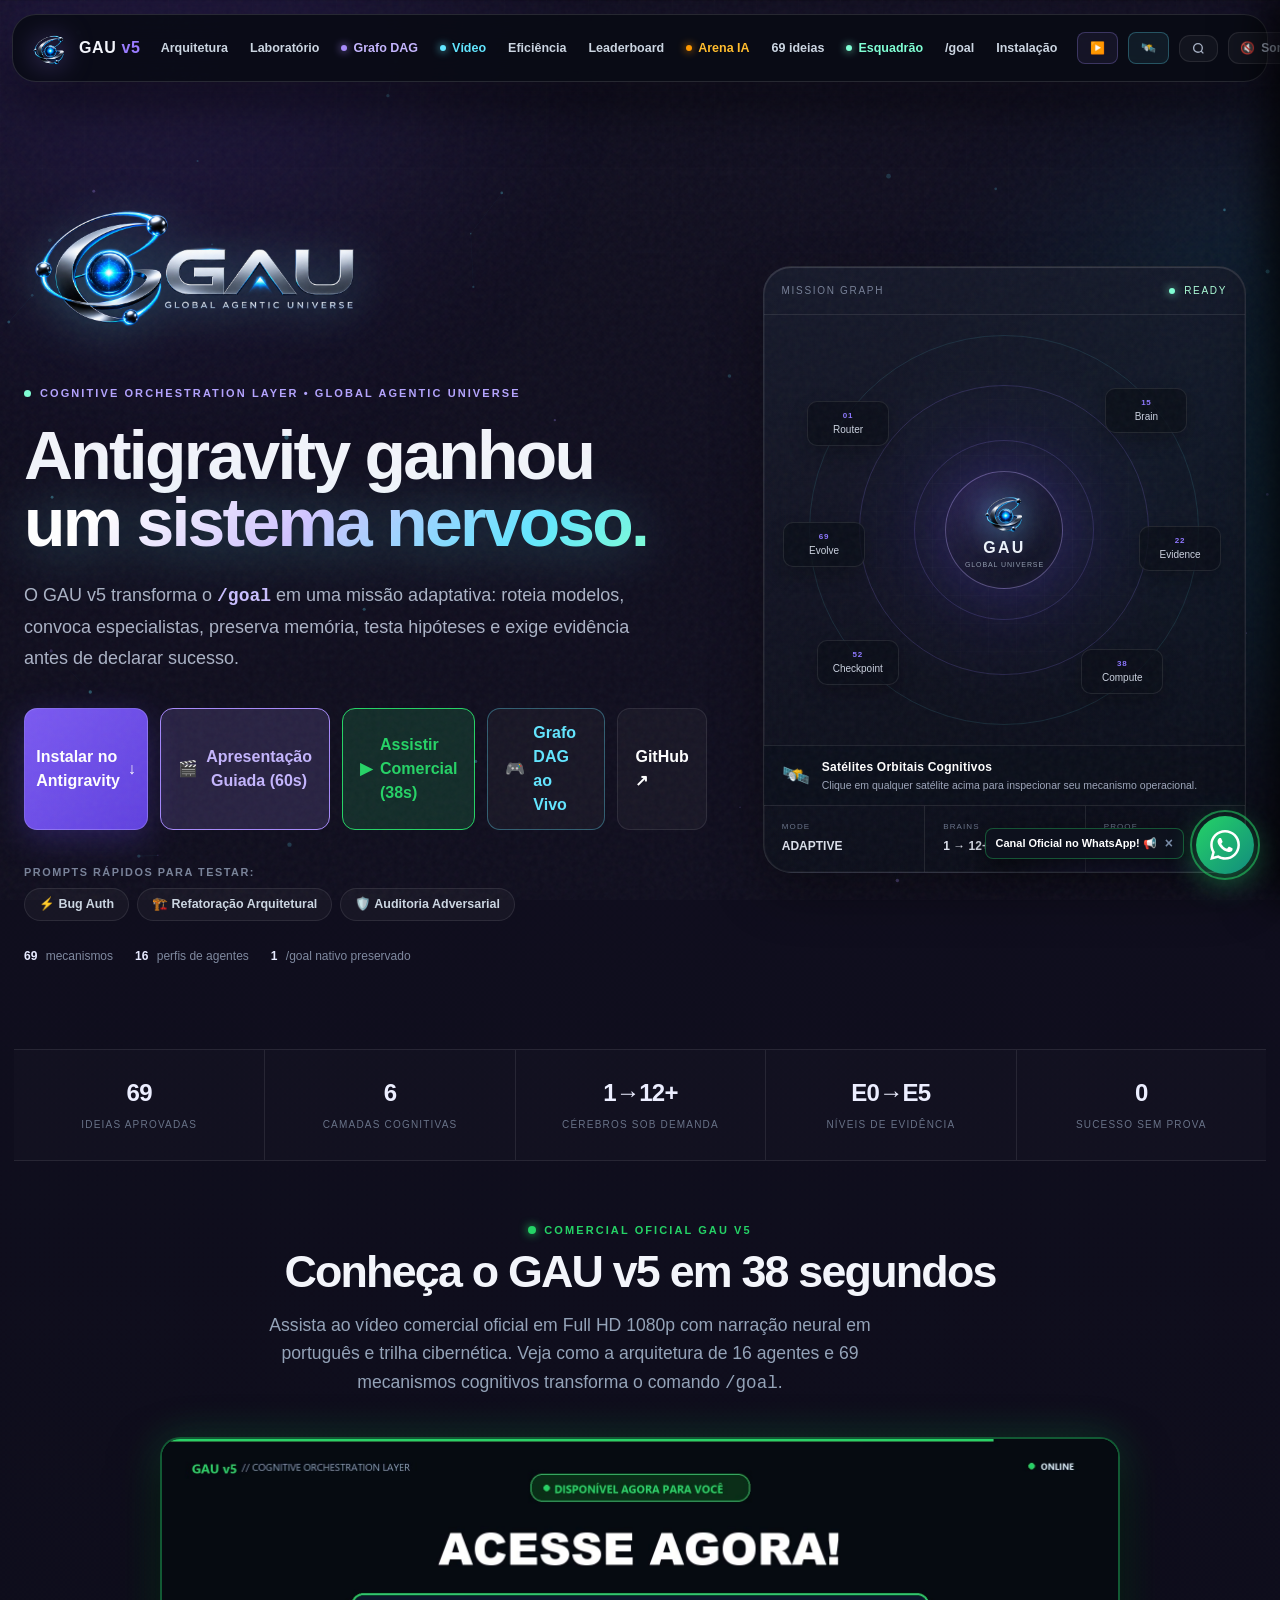
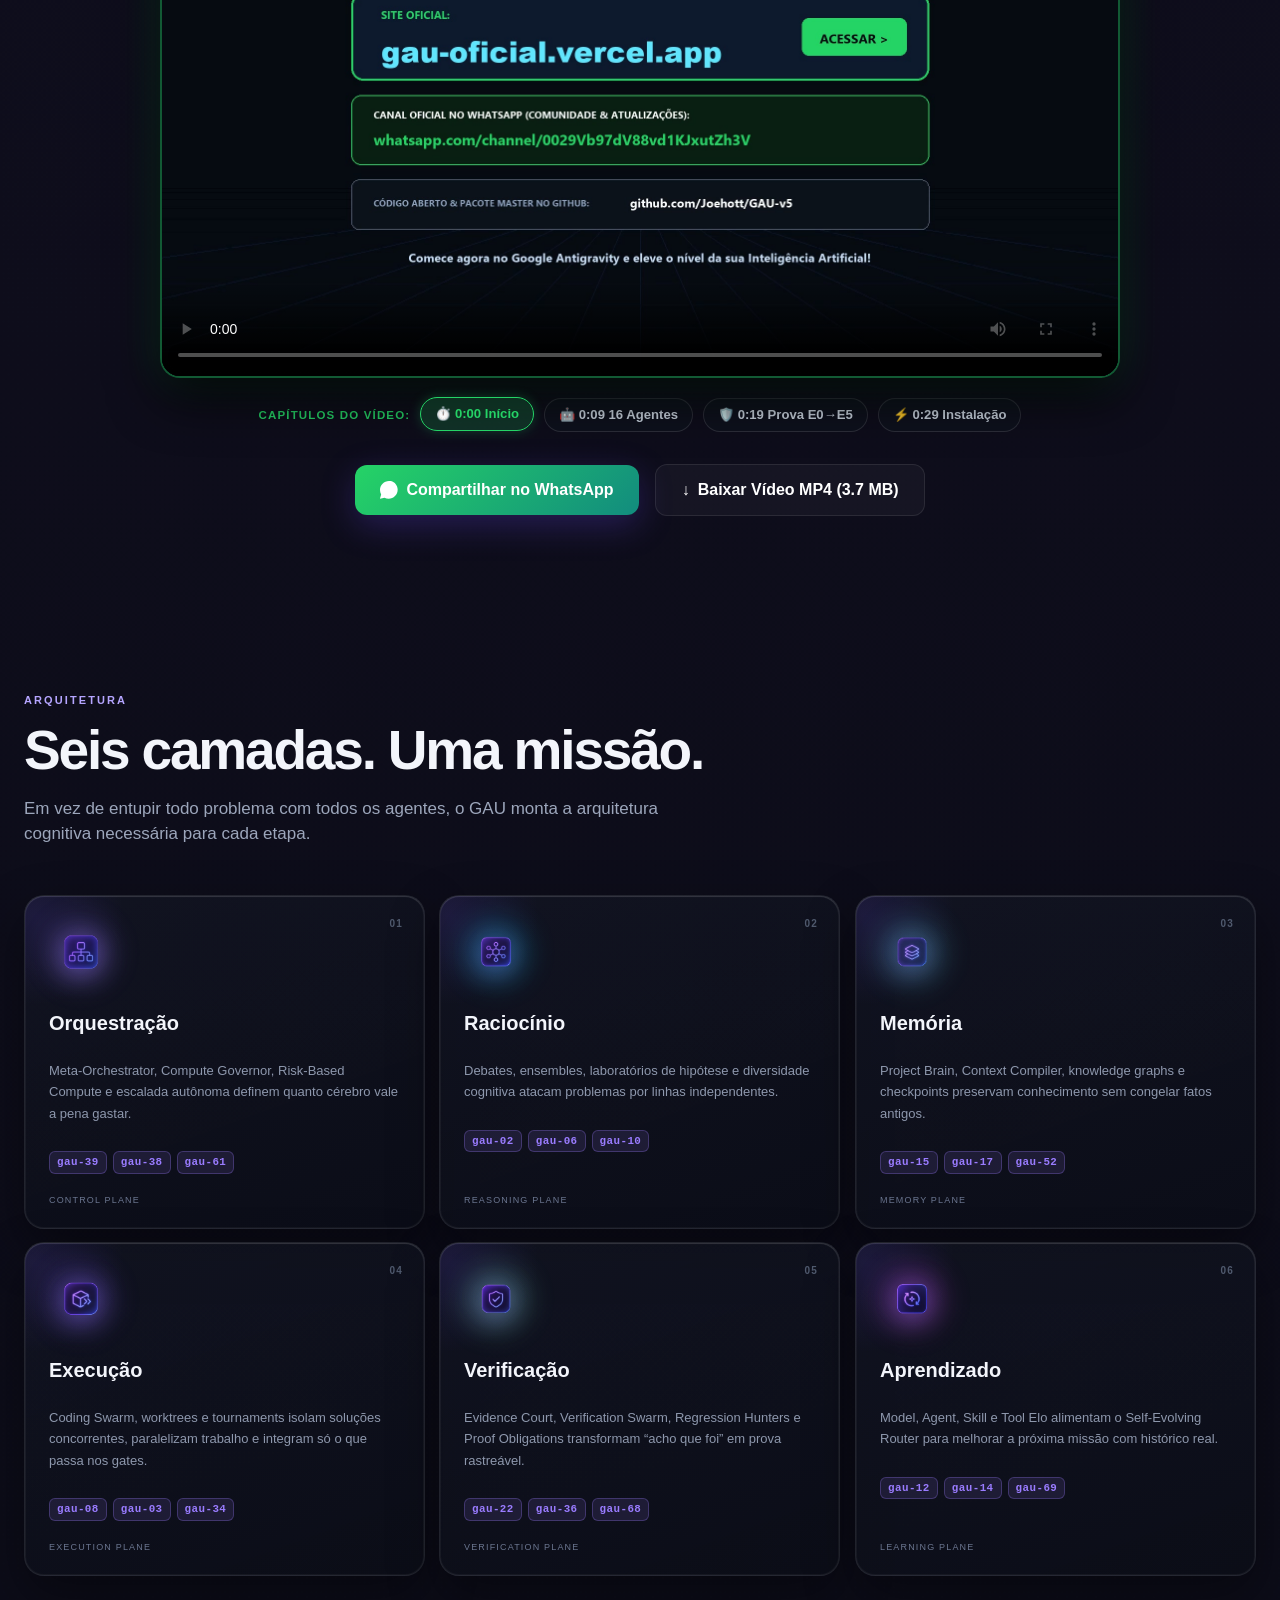
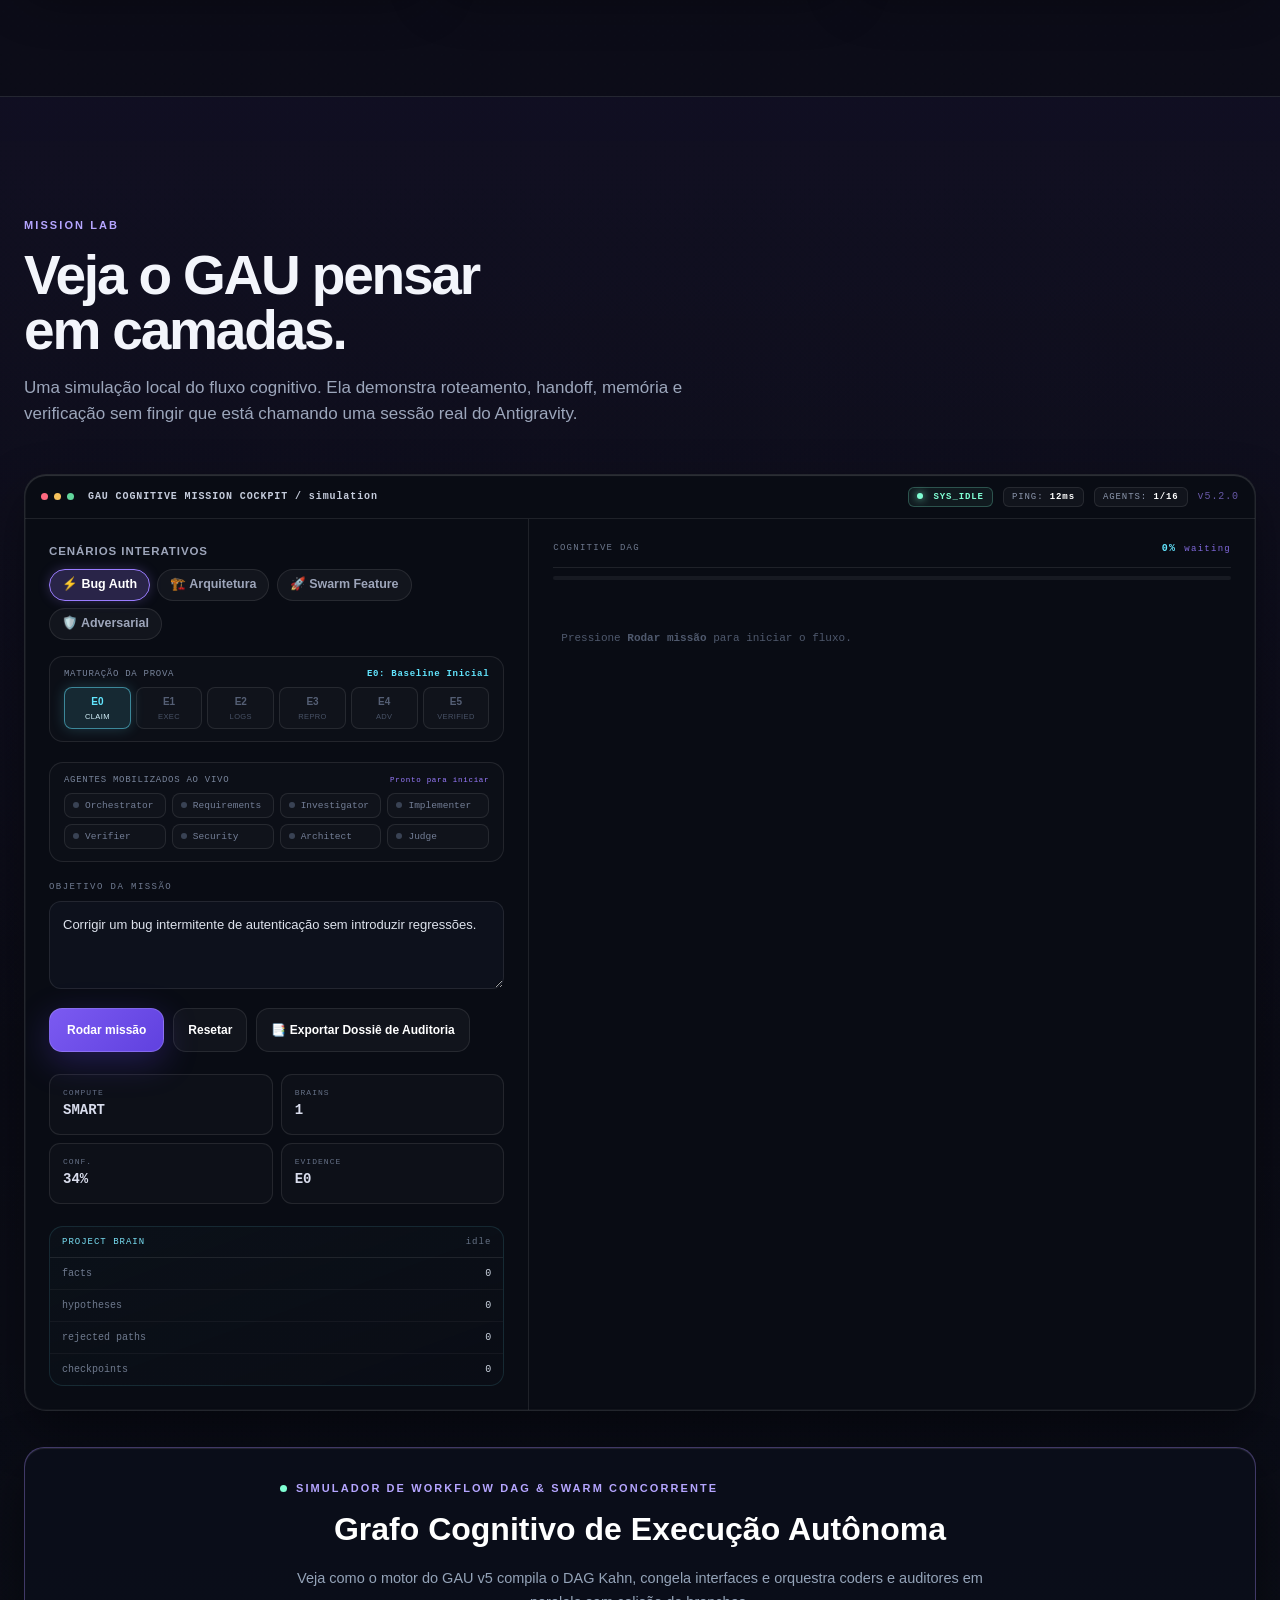
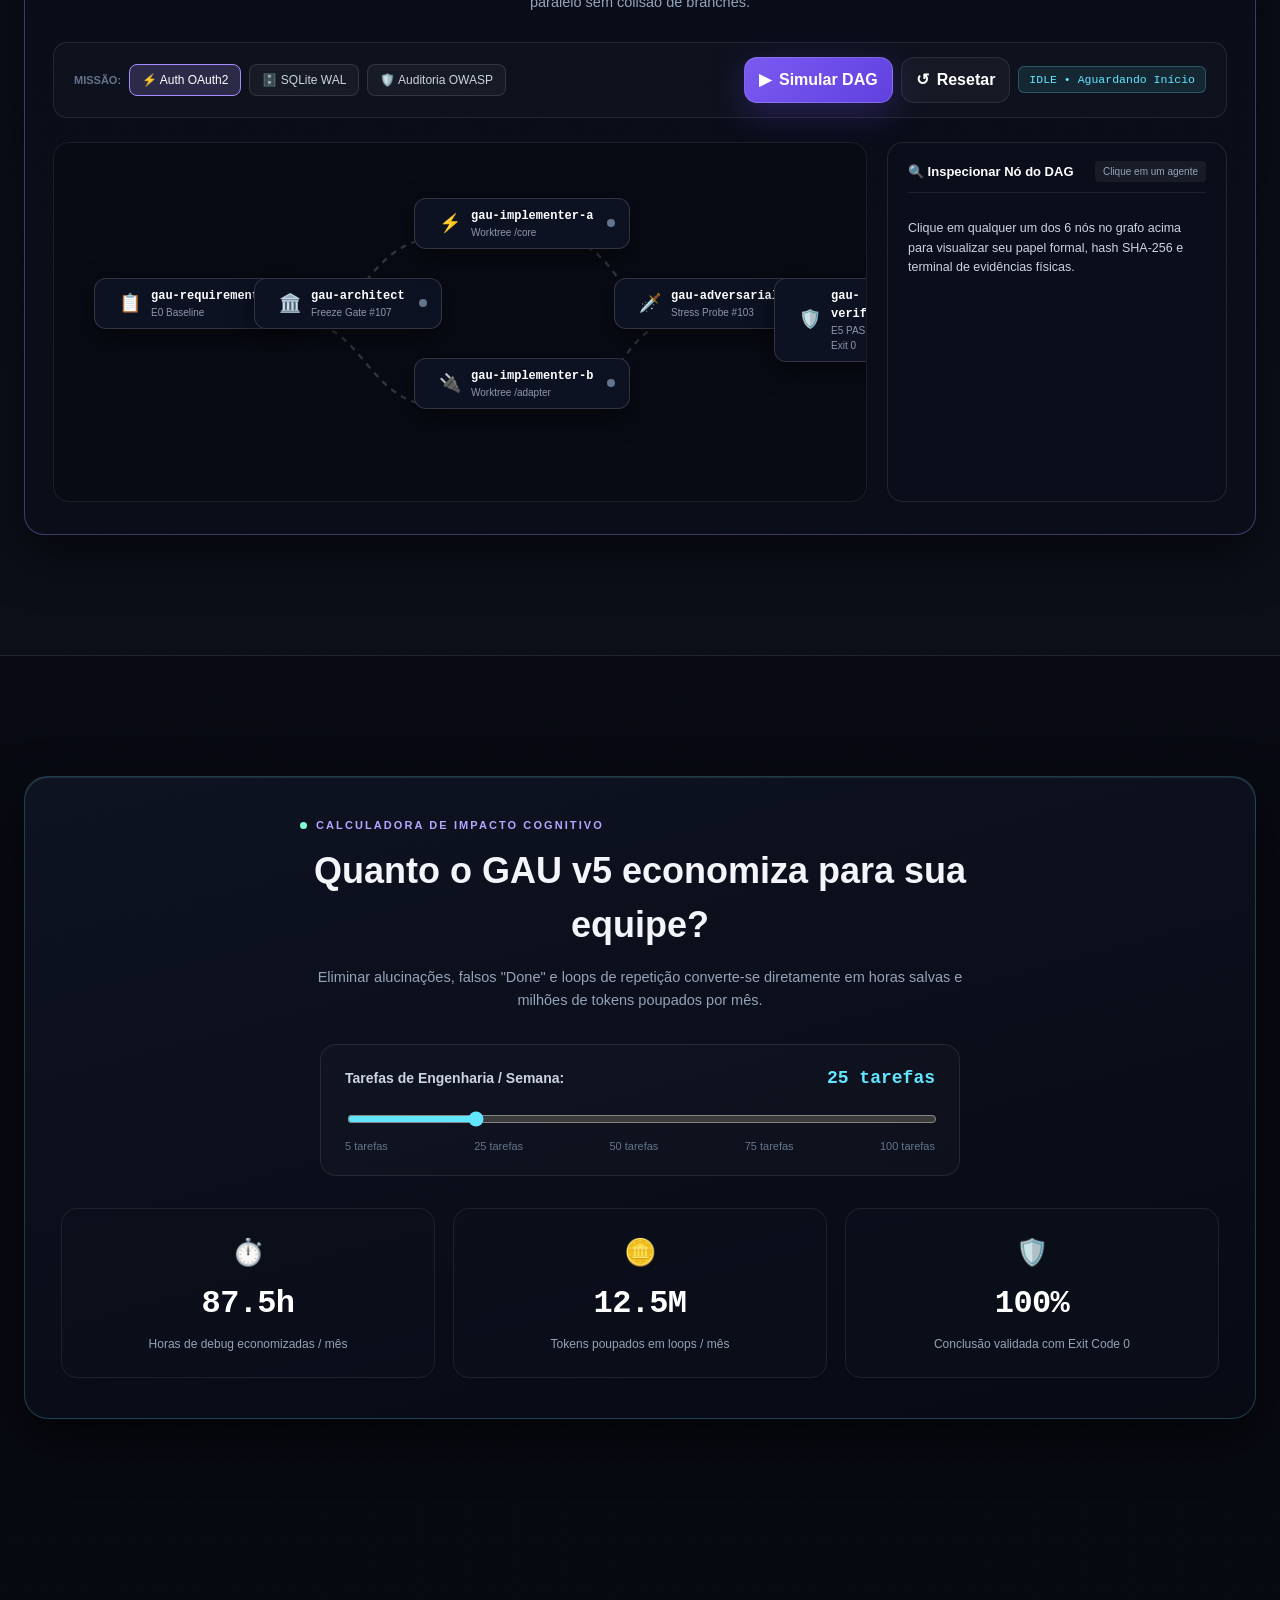
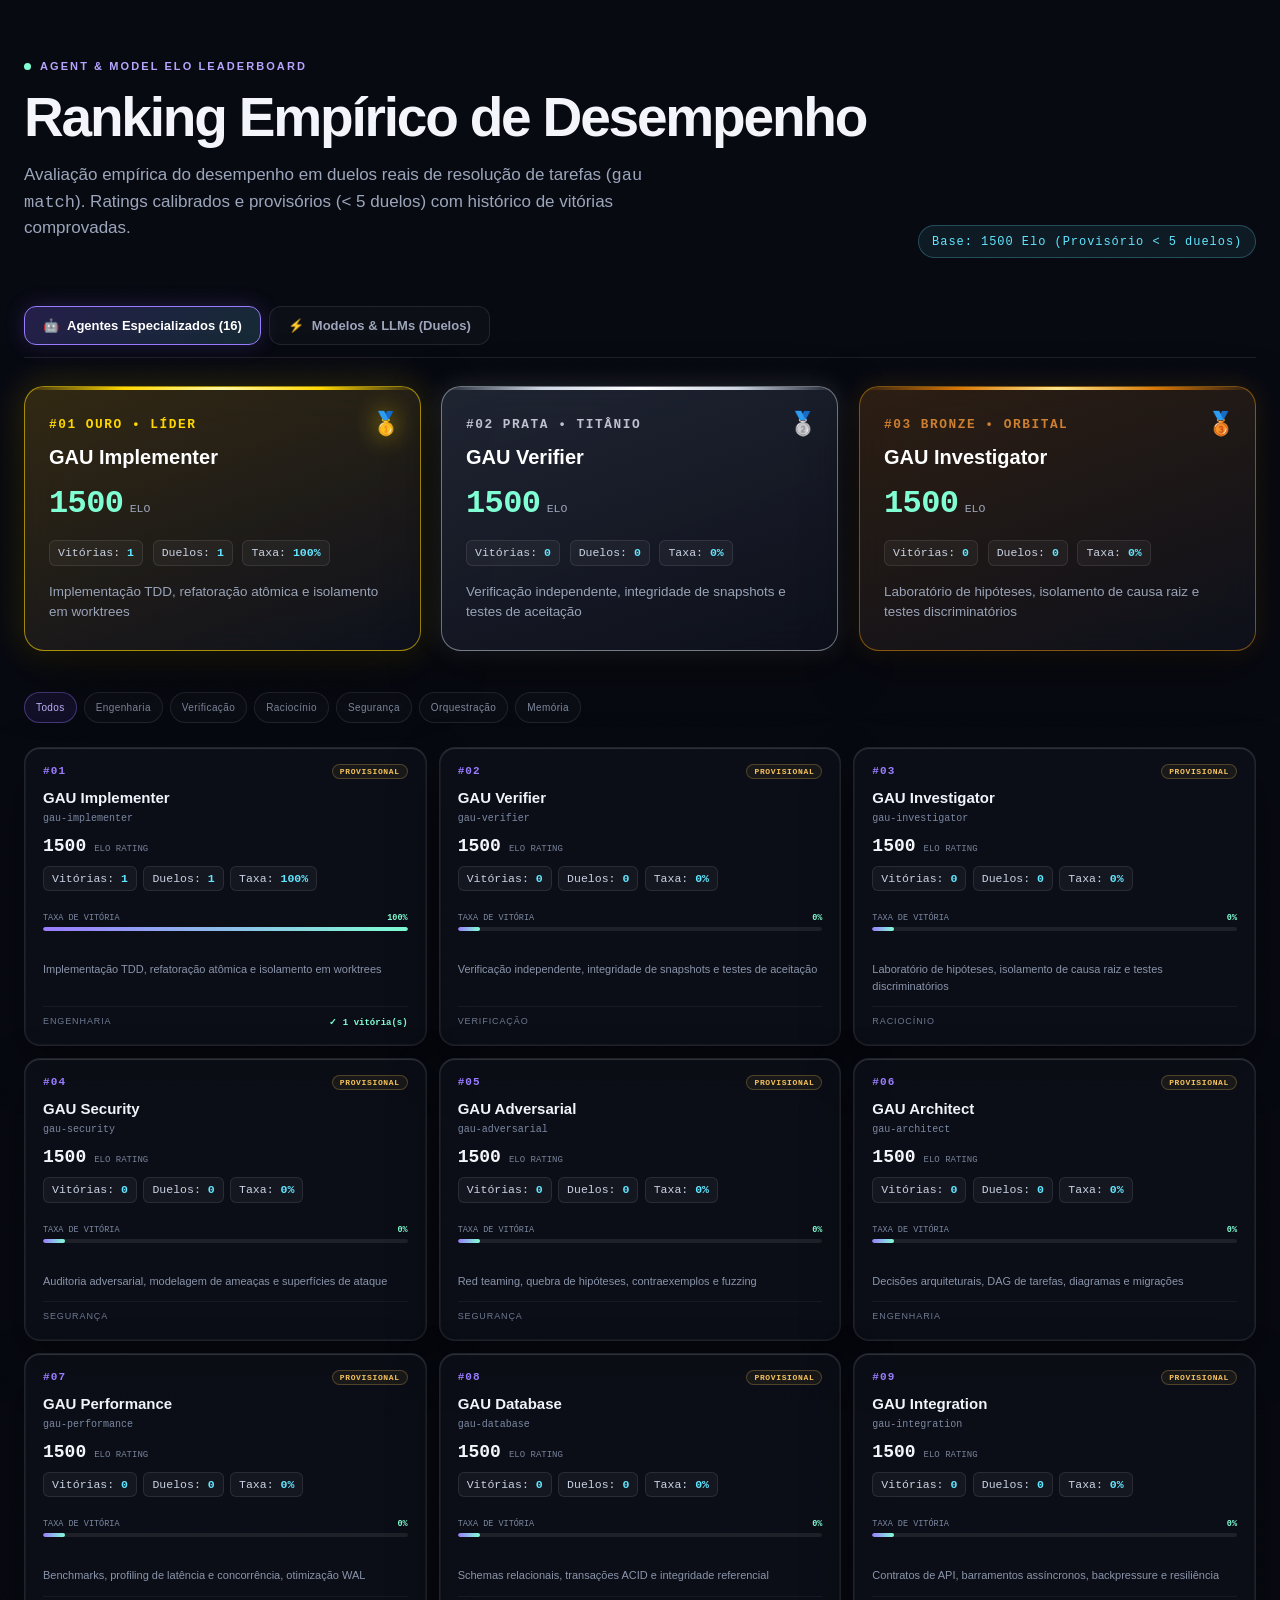
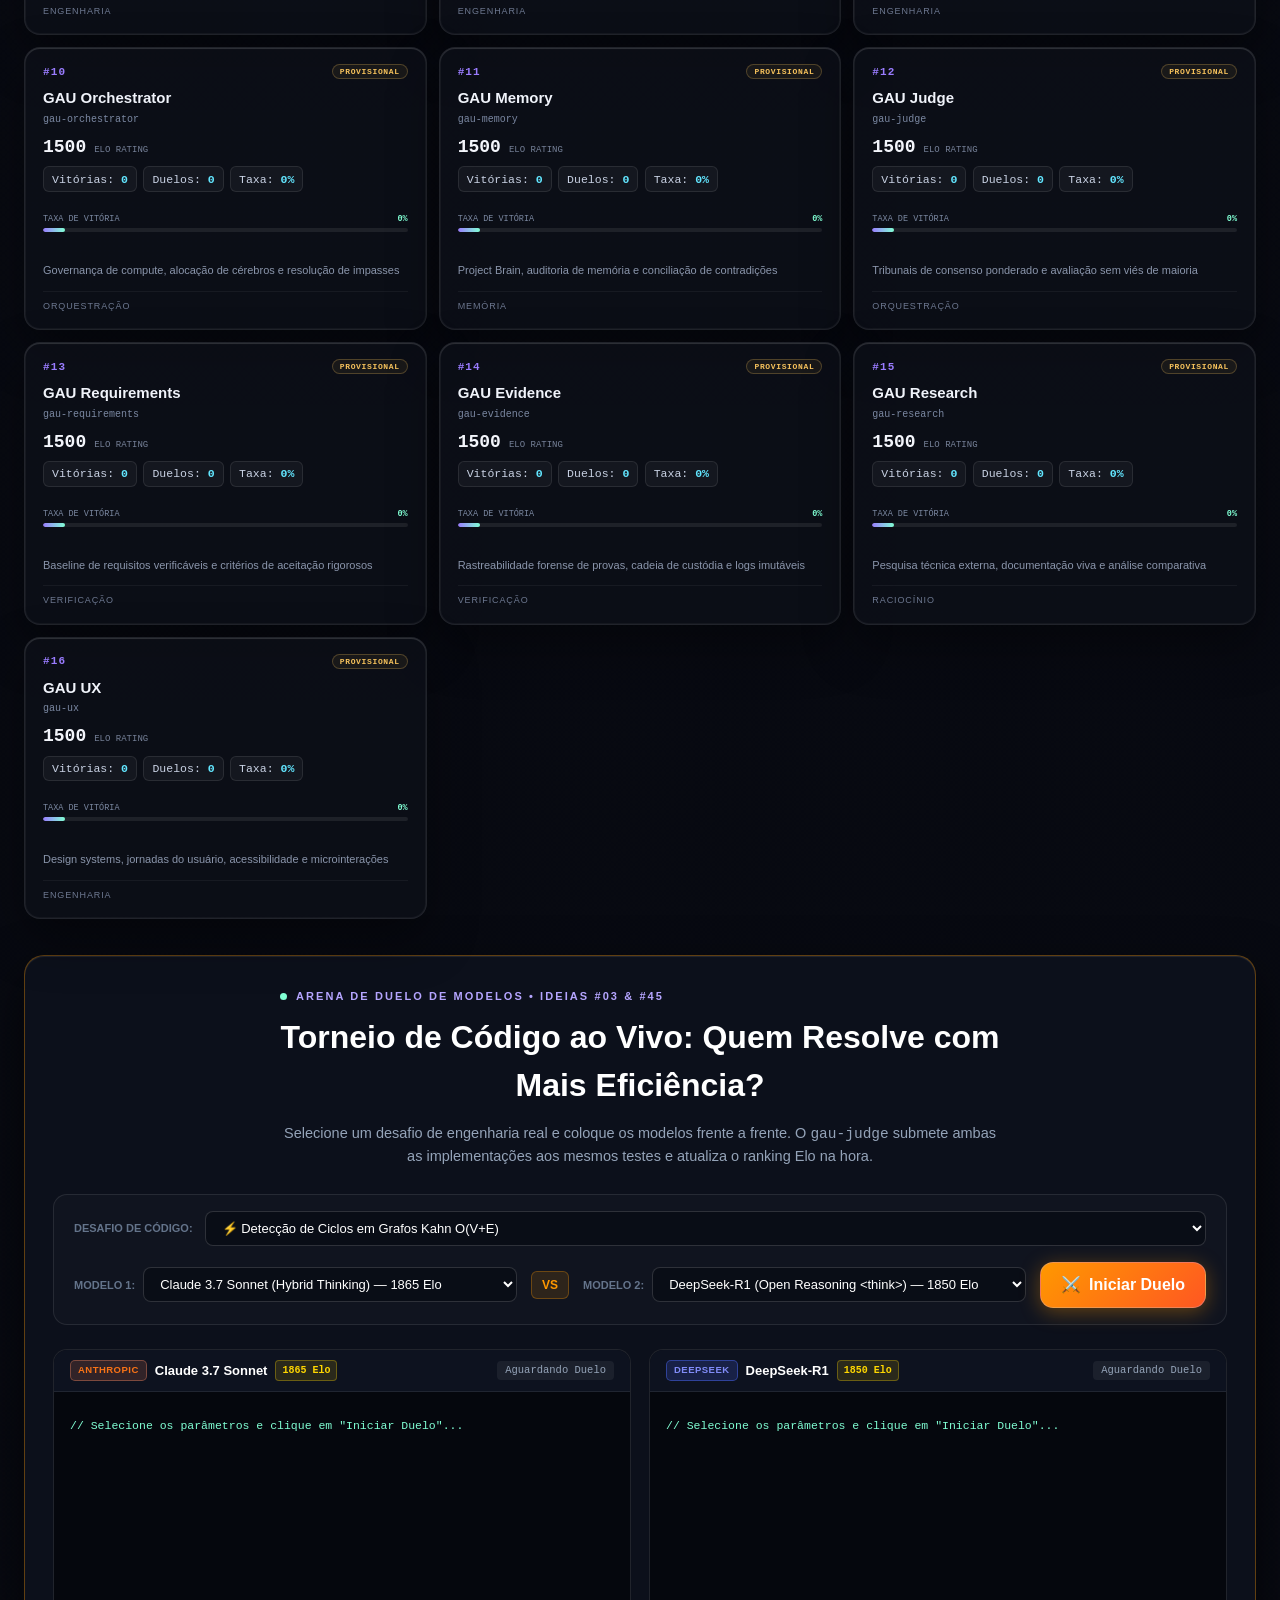
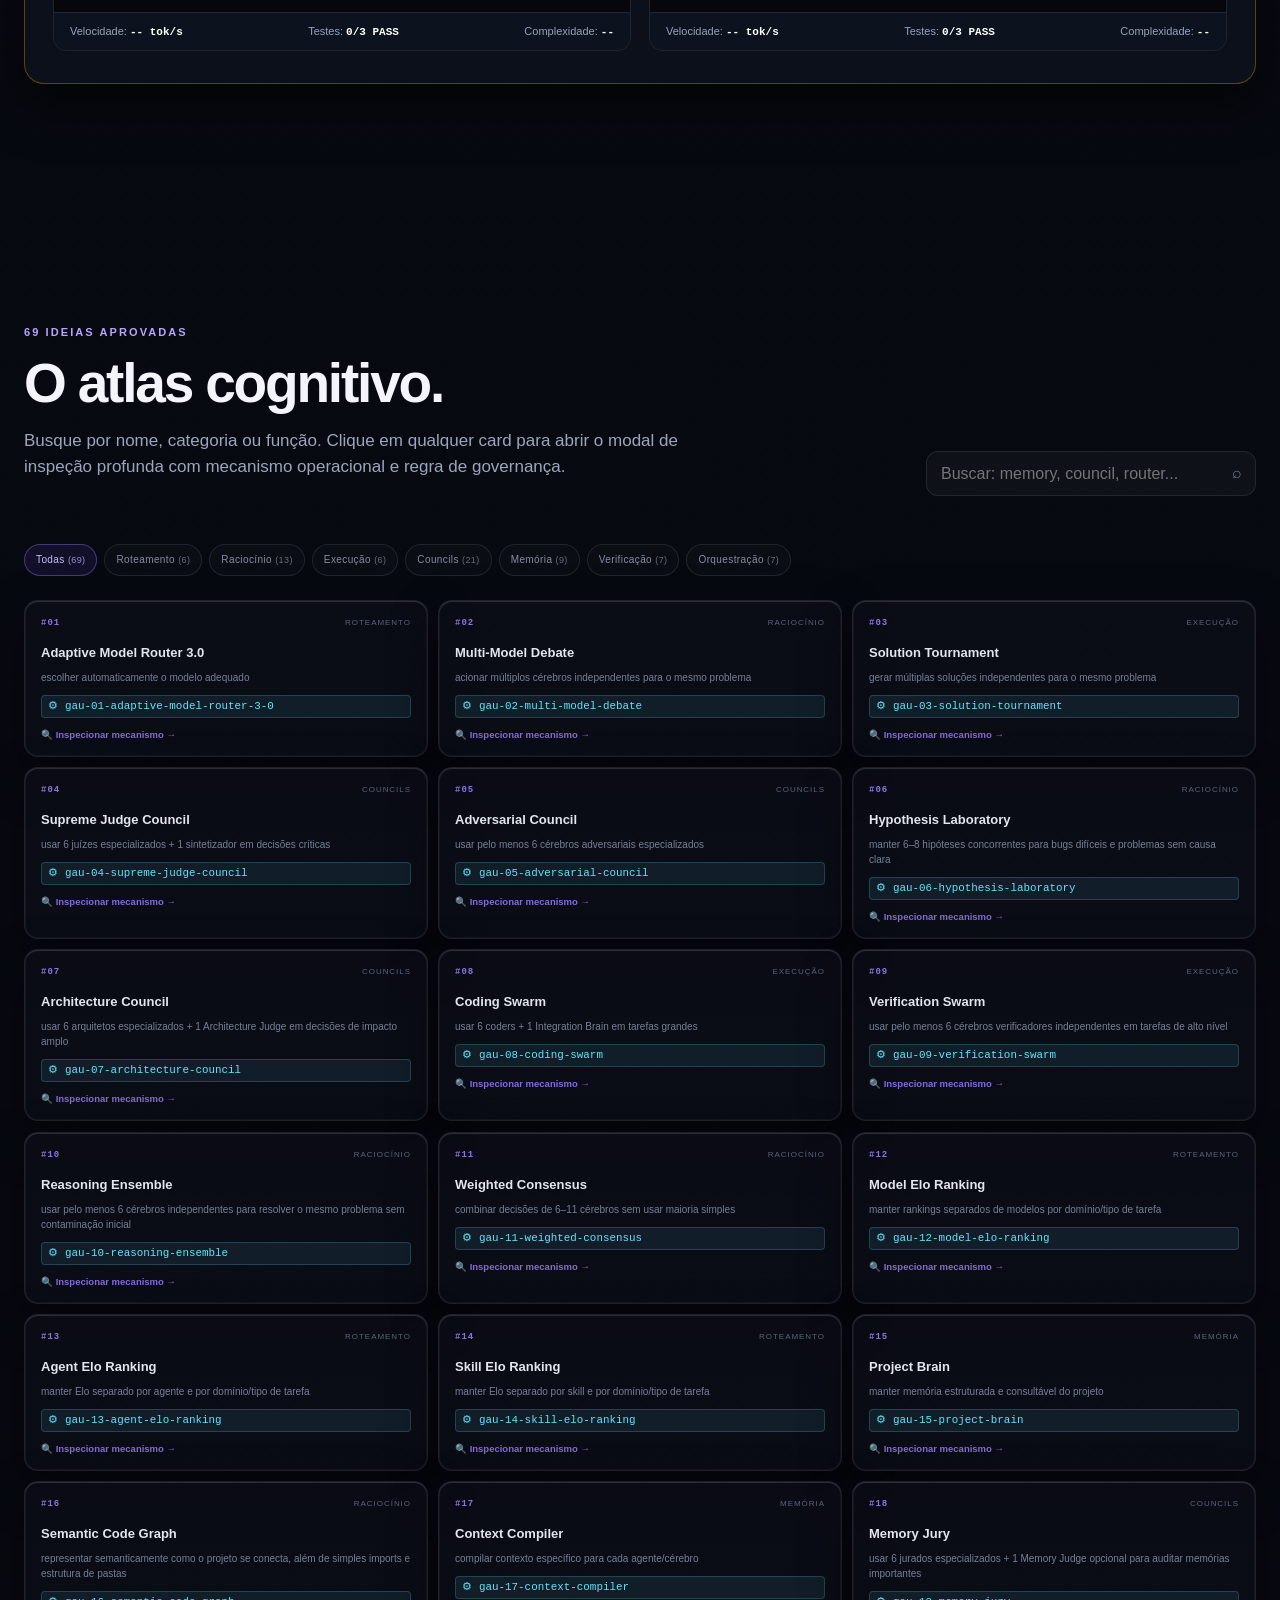
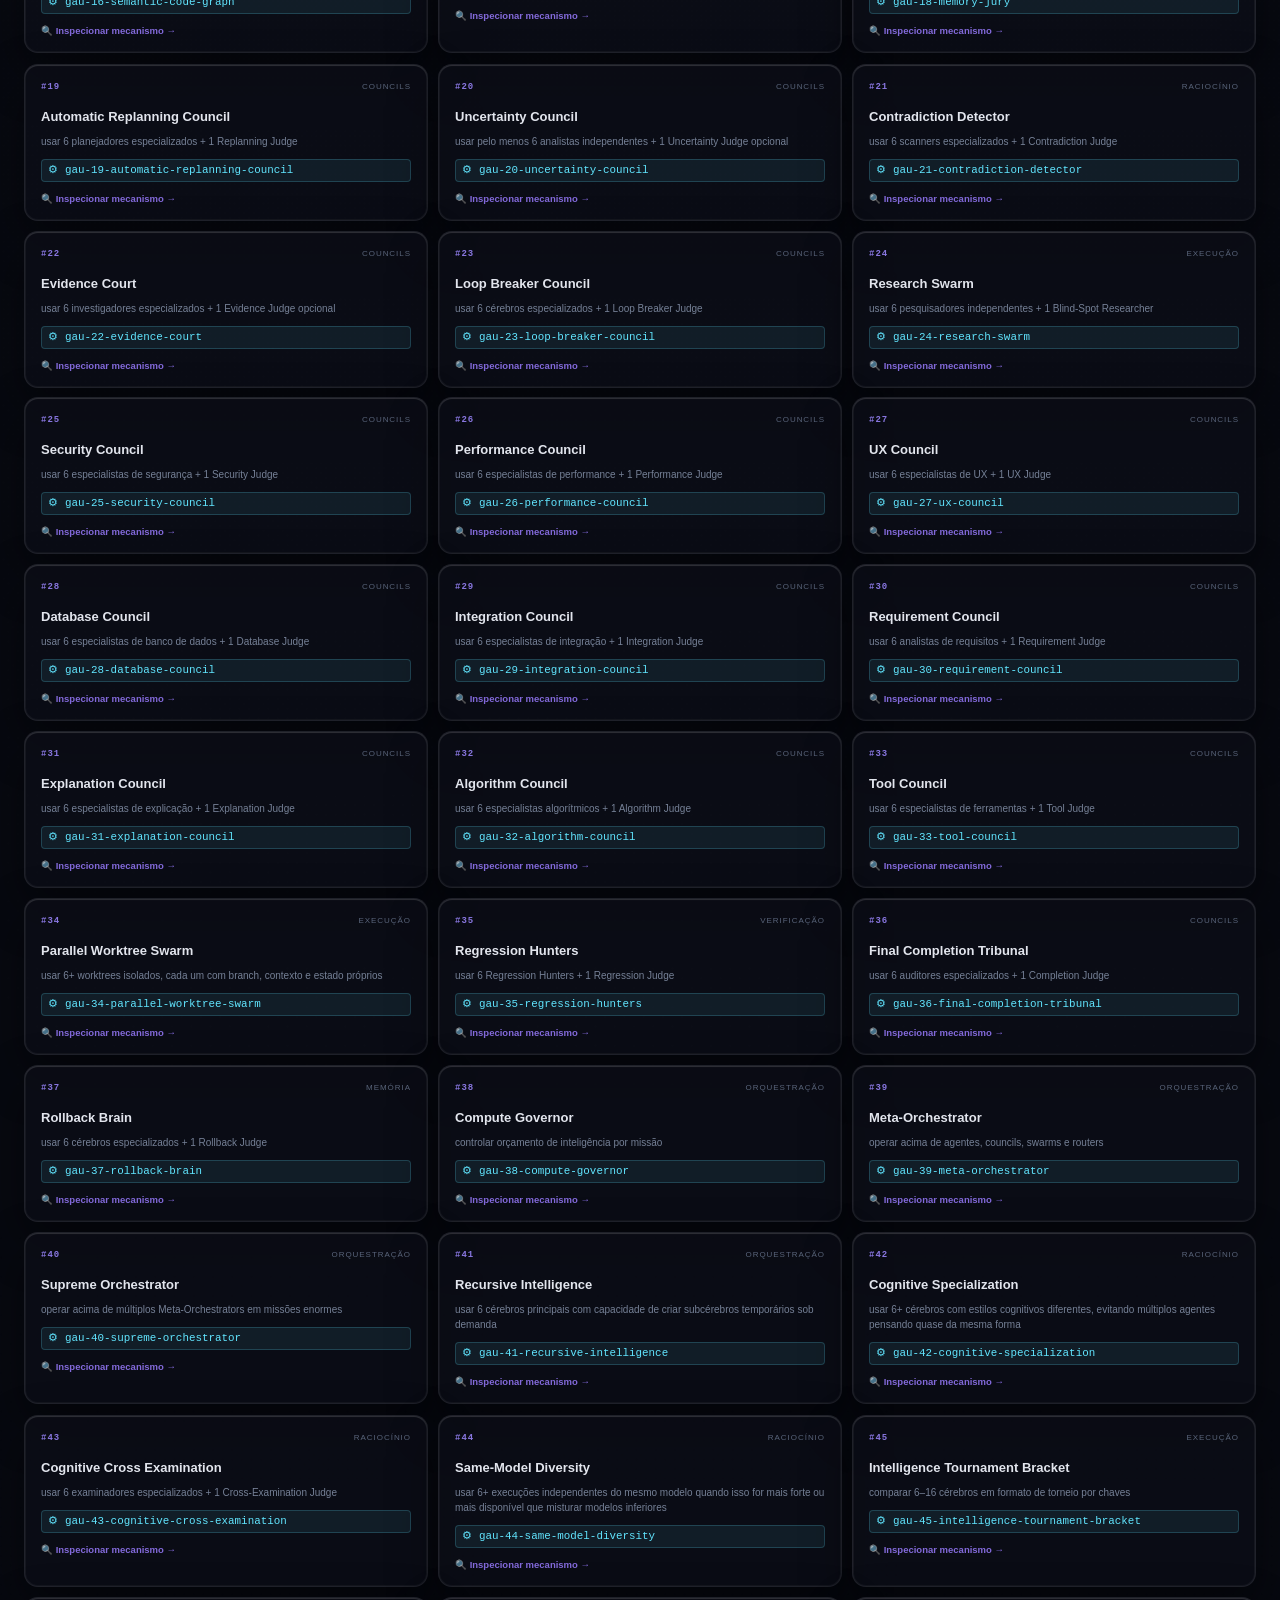
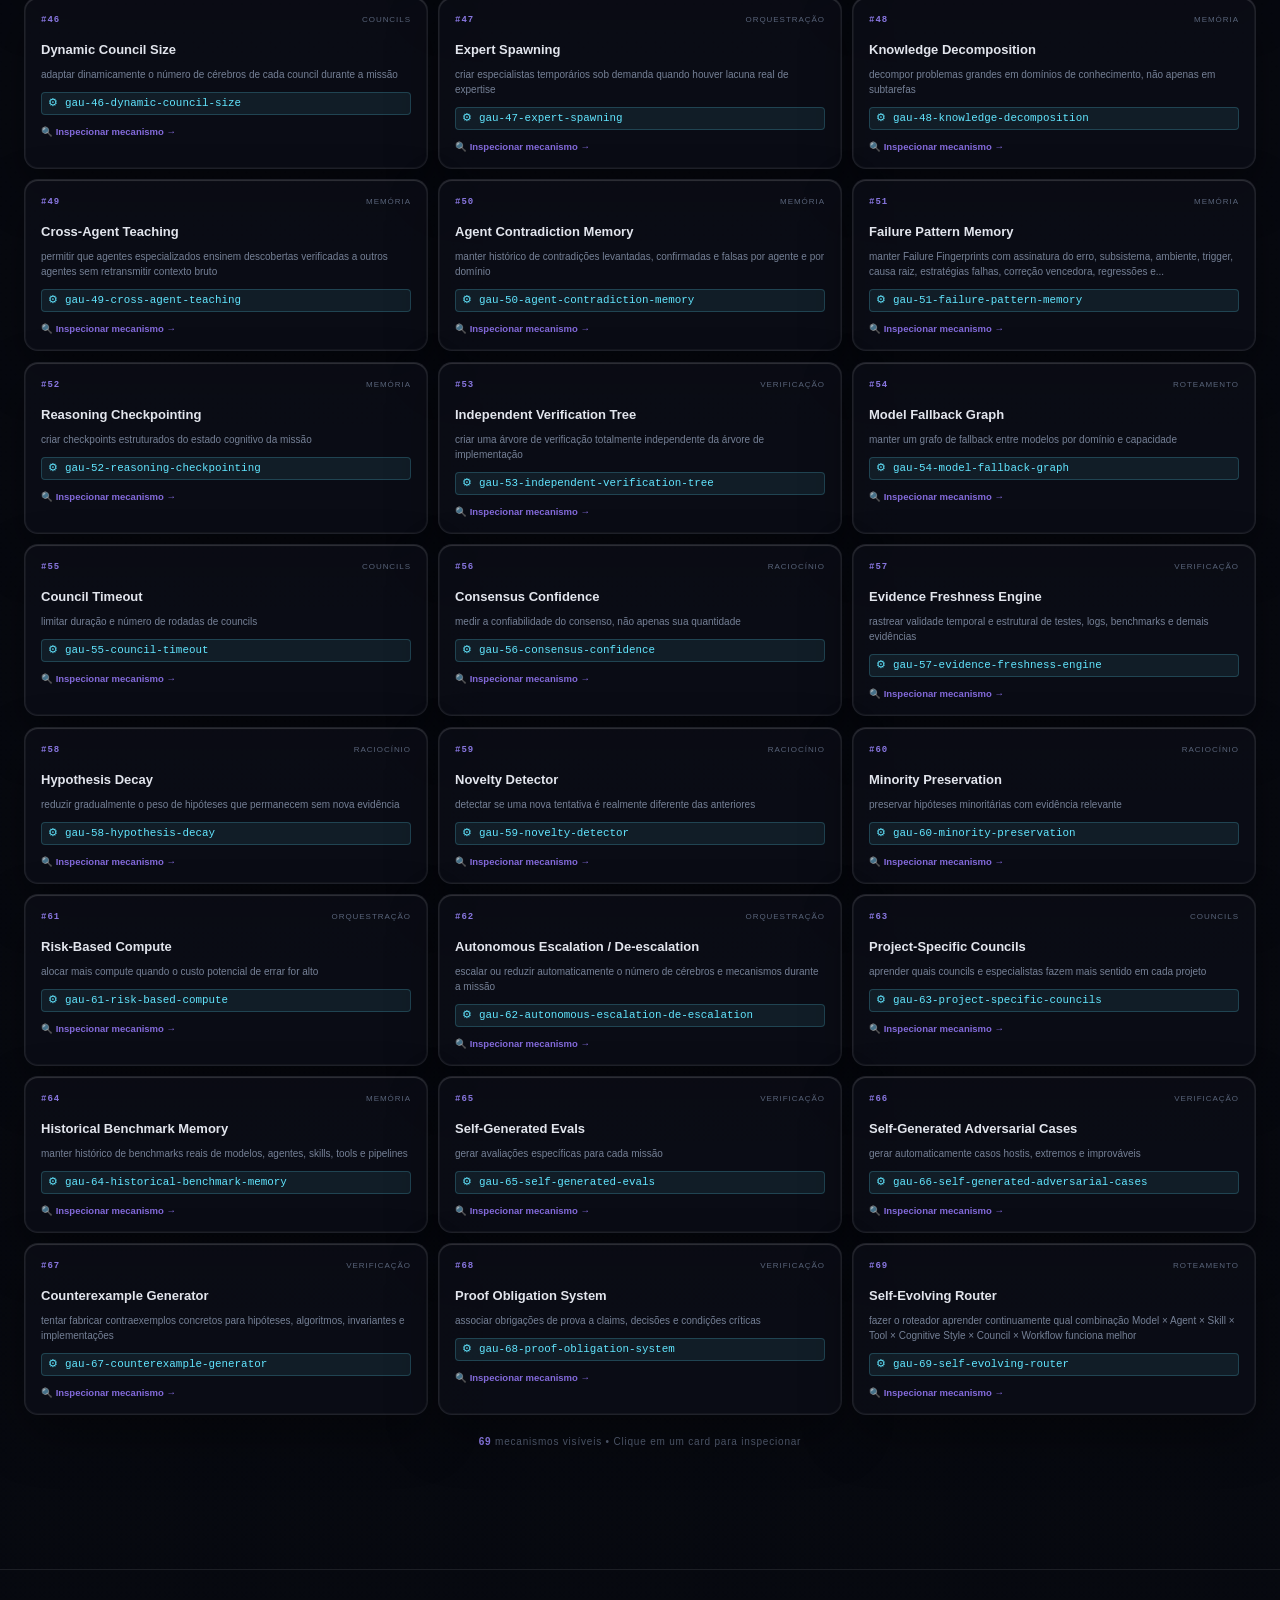
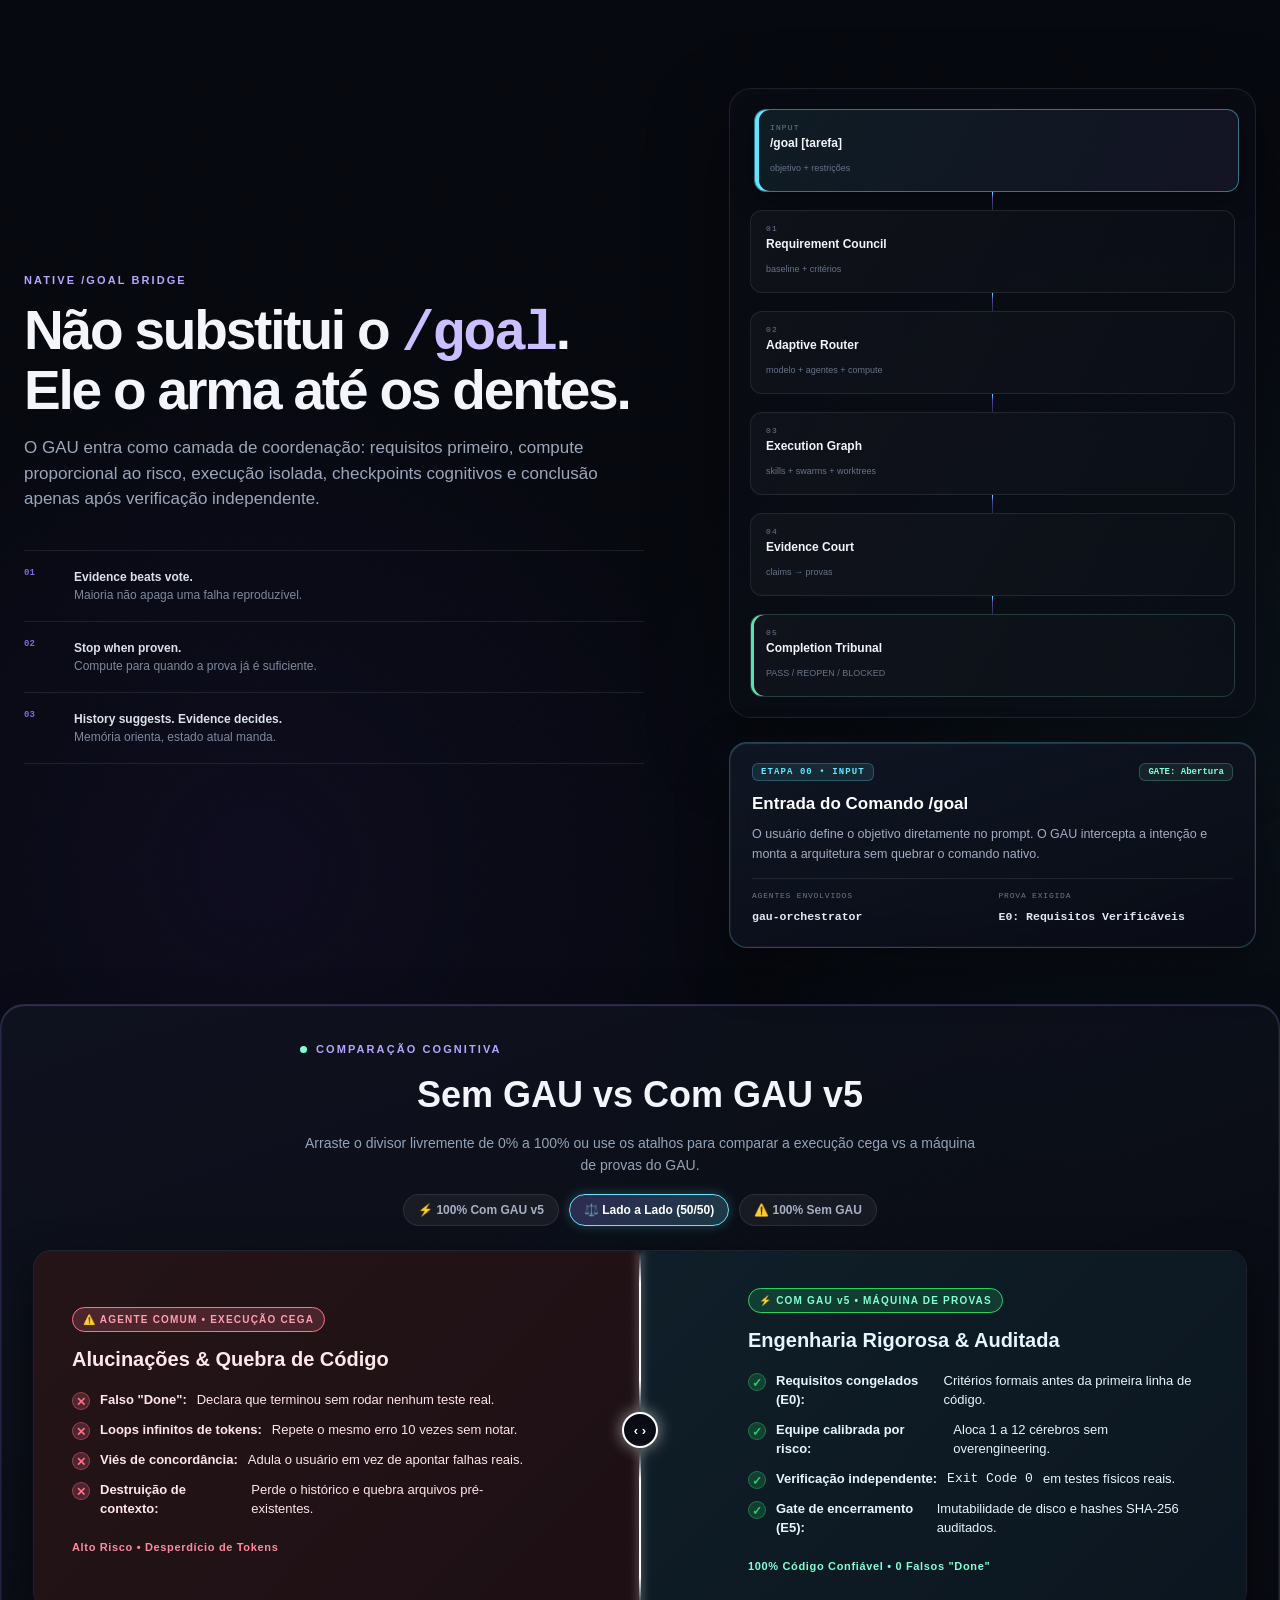
==== commit 8362d815: "feat(ui): ampliar topbar para visual ultra-espacoso e atualizar arena com modelos atuais categorizad" ====
--- a/site/index.html
+++ b/site/index.html
@@ -35,7 +35,7 @@
   <link rel="icon" href="assets/gau-icon.png" type="image/png" />
   <link rel="icon" href="assets/favicon.svg" type="image/svg+xml" />
   <link rel="manifest" href="site.webmanifest" />
-  <link rel="stylesheet" href="styles.css?v=5.5.0" />
+  <link rel="stylesheet" href="styles.css?v=5.5.1" />
 
   <!-- Vercel Web Analytics & Speed Insights -->
   <script>
@@ -86,19 +86,19 @@
 
   <header class="topbar" id="top">
     <a class="brand" href="#top" aria-label="GAU v5 - início" id="gauBrandLogo">
-      <img src="assets/gau-icon.png" alt="GAU" width="34" height="34" />
+      <img src="assets/gau-icon.png" alt="GAU" width="36" height="36" />
       <span>GAU <b>v5</b></span>
     </a>
     <nav class="nav" aria-label="Navegação principal">
       <a href="#architecture">Arquitetura</a>
       <a href="#lab">Laboratório</a>
-      <a href="#dagSimulatorSection" style="color: #a78bfa; font-weight: 700;">Grafo DAG</a>
-      <a href="#comercial" style="color: #62e6ff; font-weight: 700;">Vídeo Comercial</a>
+      <a href="#dagSimulatorSection" class="nav-accent-purple"><span class="nav-dot purple"></span> Grafo DAG</a>
+      <a href="#comercial" class="nav-accent-cyan"><span class="nav-dot cyan"></span> Vídeo</a>
       <a href="#roi">Eficiência</a>
       <a href="#leaderboard">Leaderboard</a>
-      <a href="#modelArenaSection" style="color: #ff9800; font-weight: 700;">Arena IA</a>
+      <a href="#modelArenaSection" class="nav-accent-amber"><span class="nav-dot amber"></span> Arena IA</a>
       <a href="#ideas">69 ideias</a>
-      <a href="#squadBuilderSection" style="color: #80ffd4; font-weight: 700;">Esquadrão</a>
+      <a href="#squadBuilderSection" class="nav-accent-mint"><span class="nav-dot mint"></span> Esquadrão</a>
       <a href="#goal">/goal</a>
       <a href="#deploy">Instalação</a>
     </nav>
@@ -699,18 +699,68 @@
             <div class="fighter-select-box">
               <label for="fighterASelect">MODELO 1:</label>
               <select id="fighterASelect" class="arena-select">
-                <option value="claude">Claude 3.7 Sonnet (1850 Elo)</option>
-                <option value="gpt4o">GPT-4o (1780 Elo)</option>
-                <option value="gemini">Gemini 2.0 Flash (1710 Elo)</option>
+                <optgroup label="Anthropic">
+                  <option value="claude-3-7-sonnet" selected>Claude 3.7 Sonnet (Hybrid Thinking) — 1865 Elo</option>
+                  <option value="claude-3-5-sonnet">Claude 3.5 Sonnet v2 — 1820 Elo</option>
+                  <option value="claude-3-5-haiku">Claude 3.5 Haiku — 1730 Elo</option>
+                </optgroup>
+                <optgroup label="OpenAI">
+                  <option value="o3-mini">o3-mini (High Reasoning) — 1845 Elo</option>
+                  <option value="o1">o1 (Deep Reasoning) — 1840 Elo</option>
+                  <option value="gpt-4o">GPT-4o (Omni Frontier) — 1790 Elo</option>
+                </optgroup>
+                <optgroup label="Google DeepMind">
+                  <option value="gemini-2-pro">Gemini 2.0 Pro Experimental — 1855 Elo</option>
+                  <option value="gemini-2-flash">Gemini 2.0 Flash (220 tok/s) — 1775 Elo</option>
+                  <option value="gemini-1-5-pro">Gemini 1.5 Pro (2M Context) — 1760 Elo</option>
+                </optgroup>
+                <optgroup label="DeepSeek">
+                  <option value="deepseek-r1">DeepSeek-R1 (Open Reasoning &lt;think&gt;) — 1850 Elo</option>
+                  <option value="deepseek-v3">DeepSeek-V3 (671B MoE) — 1785 Elo</option>
+                </optgroup>
+                <optgroup label="xAI">
+                  <option value="grok-3">Grok 3 (Frontier Reasoning) — 1860 Elo</option>
+                  <option value="grok-2">Grok 2 — 1745 Elo</option>
+                </optgroup>
+                <optgroup label="Meta &amp; Open Weights">
+                  <option value="qwen-2-5-coder">Qwen 2.5 Coder 32B (Alibaba) — 1750 Elo</option>
+                  <option value="llama-3-3-70b">Llama 3.3 70B Instruct (Meta) — 1740 Elo</option>
+                  <option value="mistral-large-2">Mistral Large 2 (Mistral AI) — 1735 Elo</option>
+                </optgroup>
               </select>
             </div>
             <div class="arena-vs-badge">VS</div>
             <div class="fighter-select-box">
               <label for="fighterBSelect">MODELO 2:</label>
               <select id="fighterBSelect" class="arena-select">
-                <option value="gpt4o">GPT-4o (1780 Elo)</option>
-                <option value="claude">Claude 3.7 Sonnet (1850 Elo)</option>
-                <option value="gemini">Gemini 2.0 Flash (1710 Elo)</option>
+                <optgroup label="DeepSeek">
+                  <option value="deepseek-r1" selected>DeepSeek-R1 (Open Reasoning &lt;think&gt;) — 1850 Elo</option>
+                  <option value="deepseek-v3">DeepSeek-V3 (671B MoE) — 1785 Elo</option>
+                </optgroup>
+                <optgroup label="Anthropic">
+                  <option value="claude-3-7-sonnet">Claude 3.7 Sonnet (Hybrid Thinking) — 1865 Elo</option>
+                  <option value="claude-3-5-sonnet">Claude 3.5 Sonnet v2 — 1820 Elo</option>
+                  <option value="claude-3-5-haiku">Claude 3.5 Haiku — 1730 Elo</option>
+                </optgroup>
+                <optgroup label="OpenAI">
+                  <option value="o3-mini">o3-mini (High Reasoning) — 1845 Elo</option>
+                  <option value="o1">o1 (Deep Reasoning) — 1840 Elo</option>
+                  <option value="gpt-4o">GPT-4o (Omni Frontier) — 1790 Elo</option>
+                </optgroup>
+                <optgroup label="Google DeepMind">
+                  <option value="gemini-2-pro">Gemini 2.0 Pro Experimental — 1855 Elo</option>
+                  <option value="gemini-2-flash">Gemini 2.0 Flash (220 tok/s) — 1775 Elo</option>
+                  <option value="gemini-1-5-pro">Gemini 1.5 Pro (2M Context) — 1760 Elo</option>
+                </optgroup>
+                <optgroup label="xAI">
+                  <option value="grok-3">Grok 3 (Frontier Reasoning) — 1860 Elo</option>
+                  <option value="grok-2">Grok 2 — 1745 Elo</option>
+                </optgroup>
+                <optgroup label="Meta &amp; Open Weights">
+                  <option value="qwen-2-5-coder">Qwen 2.5 Coder 32B (Alibaba) — 1750 Elo</option>
+                  <option value="llama-3-3-70b">Llama 3.3 70B Instruct (Meta) — 1740 Elo</option>
+                  <option value="mistral-large-2">Mistral Large 2 (Mistral AI) — 1735 Elo</option>
+                </optgroup>
               </select>
             </div>
             <button type="button" class="button primary arena-fight-btn" id="startDuelBtn">
@@ -723,7 +773,11 @@
           <!-- Fighter A Panel -->
           <div class="fighter-panel" id="fighterPanelA">
             <div class="fighter-panel-head">
-              <span class="fighter-name" id="fighterNameA">Claude 3.7 Sonnet</span>
+              <div class="fighter-info-head">
+                <span class="fighter-platform-badge plat-anthropic" id="fighterPlatformA">Anthropic</span>
+                <span class="fighter-name" id="fighterNameA">Claude 3.7 Sonnet</span>
+                <span class="fighter-elo-badge" id="fighterEloA">1865 Elo</span>
+              </div>
               <span class="fighter-status-badge idle" id="fighterStatusA">Aguardando Duelo</span>
             </div>
             <div class="fighter-code-wrap">
@@ -739,7 +793,11 @@
           <!-- Fighter B Panel -->
           <div class="fighter-panel" id="fighterPanelB">
             <div class="fighter-panel-head">
-              <span class="fighter-name" id="fighterNameB">GPT-4o</span>
+              <div class="fighter-info-head">
+                <span class="fighter-platform-badge plat-deepseek" id="fighterPlatformB">DeepSeek</span>
+                <span class="fighter-name" id="fighterNameB">DeepSeek-R1</span>
+                <span class="fighter-elo-badge" id="fighterEloB">1850 Elo</span>
+              </div>
               <span class="fighter-status-badge idle" id="fighterStatusB">Aguardando Duelo</span>
             </div>
             <div class="fighter-code-wrap">
@@ -1377,7 +1435,7 @@
 
   <div id="toastNotification" class="toast-notification" aria-live="polite"></div>
 
-  <script src="ideas.js?v=5.5.0"></script>
-  <script src="app.js?v=5.5.0"></script>
+  <script src="ideas.js?v=5.5.1"></script>
+  <script src="app.js?v=5.5.1"></script>
 </body>
 </html>
--- a/site/styles.css
+++ b/site/styles.css
@@ -4,9 +4,9 @@
   --violet:#9a7cff;--violet2:#6848ef;--cyan:#62e6ff;--mint:#80ffd4;--danger:#ff708a;
   --shadow:0 28px 80px rgba(0,0,0,.42);--radius:24px;--max:1320px;
 }
-*{box-sizing:border-box}html{scroll-behavior:smooth}body{margin:0;background:radial-gradient(circle at 50% -20%,#171229 0,#080a12 42%,#06080e 100%);color:var(--text);font-family:Inter,ui-sans-serif,-apple-system,BlinkMacSystemFont,"Segoe UI",sans-serif;line-height:1.5;overflow-x:hidden}body::before{content:"";position:fixed;inset:0;pointer-events:none;background:linear-gradient(rgba(255,255,255,.018) 1px,transparent 1px),linear-gradient(90deg,rgba(255,255,255,.018) 1px,transparent 1px);background-size:42px 42px;mask-image:linear-gradient(to bottom,rgba(0,0,0,.45),transparent 90%)}a{color:inherit;text-decoration:none}button,input,textarea{font:inherit}.noise{position:fixed;inset:0;opacity:.045;pointer-events:none;z-index:50;background-image:url("data:image/svg+xml,%3Csvg viewBox='0 0 180 180' xmlns='http://www.w3.org/2000/svg'%3E%3Cfilter id='n'%3E%3CfeTurbulence type='fractalNoise' baseFrequency='.9' numOctaves='4' stitchTiles='stitch'/%3E%3C/filter%3E%3Crect width='100%25' height='100%25' filter='url(%23n)' opacity='.9'/%3E%3C/svg%3E")}.aurora{position:fixed;width:560px;height:560px;border-radius:50%;filter:blur(110px);opacity:.1;pointer-events:none}.aurora-a{background:#7b4dff;top:-240px;left:-110px}.aurora-b{background:#00d8ff;top:170px;right:-300px}.section-shell{width:min(var(--max),calc(100% - 48px));margin-inline:auto}.section-block{padding:120px 0}.topbar{position:sticky;top:14px;z-index:40;width:min(1440px,calc(100% - 32px));margin:14px auto 0;padding:10px 20px 10px 22px;display:flex;align-items:center;justify-content:space-between;gap:16px;border:1px solid var(--line);border-radius:18px;background:rgba(8,10,17,.82);backdrop-filter:blur(20px);box-shadow:0 10px 45px rgba(0,0,0,.32);white-space:nowrap}.brand{display:flex;align-items:center;gap:10px;font-weight:750;letter-spacing:.04em;flex-shrink:0;white-space:nowrap}.brand img{filter:drop-shadow(0 0 12px rgba(154,124,255,.45))}.brand b{color:var(--violet);font-weight:850}.nav{display:flex;align-items:center;gap:clamp(14px,1.8vw,28px);color:#b7bfd0;font-size:14px;white-space:nowrap;flex-shrink:0}.nav a{transition:.2s;white-space:nowrap;flex-shrink:0;display:inline-block}.nav a:hover{color:#fff}.topbar-actions{display:flex;align-items:center;gap:10px;flex-shrink:0;white-space:nowrap}.mini-cta{font-size:13px;font-weight:700;padding:9px 13px;border:1px solid var(--line);border-radius:11px;background:rgba(255,255,255,.035);white-space:nowrap;flex-shrink:0}.mini-cta span{color:var(--cyan);margin-left:5px}.hero{min-height:790px;display:grid;grid-template-columns:1.02fr .98fr;gap:56px;align-items:center;padding-top:92px;padding-bottom:84px}.eyebrow{display:flex;align-items:center;gap:9px;color:#b5a5ff;font-size:11px;font-weight:800;letter-spacing:.19em;text-transform:uppercase}.pulse-dot{width:7px;height:7px;background:var(--mint);border-radius:50%;box-shadow:0 0 0 0 rgba(128,255,212,.5);animation:pulse 2s infinite}.hero h1,.section-heading h2,.goal-copy h2,.deploy-card h2{font-size:clamp(42px,5.3vw,72px);line-height:.99;letter-spacing:-.052em;margin:20px 0 24px;font-weight:760}.gradient-text{background:linear-gradient(100deg,#fff 5%,#c9b9ff 35%,#81e8ff 72%,#a3ffe4);-webkit-background-clip:text;background-clip:text;color:transparent}.hero-lead{font-size:18px;max-width:650px;color:#abb3c6;line-height:1.72}.hero-lead code,.goal-copy code,.deploy-card code{color:#cbbfff;font-weight:700}.hero-actions{display:flex;gap:12px;margin:34px 0}.button{border:1px solid var(--line);border-radius:13px;padding:12px 17px;color:#fff;background:rgba(255,255,255,.035);font-weight:750;cursor:pointer;display:inline-flex;align-items:center;justify-content:center;gap:8px;transition:transform .2s,border-color .2s,background .2s}.button:hover{transform:translateY(-1px);border-color:rgba(255,255,255,.22)}.button.primary{background:linear-gradient(135deg,#7b5af1,#6041df);border-color:rgba(199,185,255,.28);box-shadow:0 10px 34px rgba(104,72,239,.28)}.button.small{padding:10px 14px}.hero-proof{display:flex;flex-wrap:wrap;gap:22px;color:#7f899f;font-size:12px;margin-top:26px}.hero-proof i{font-style:normal;color:#e7eaff;font-weight:800;margin-right:5px}.hero-visual{perspective:1100px}.orbital-card{position:relative;border:1px solid rgba(255,255,255,.11);border-radius:28px;background:linear-gradient(160deg,rgba(24,28,45,.84),rgba(9,12,21,.74));backdrop-filter:blur(24px);box-shadow:var(--shadow),inset 0 1px 0 rgba(255,255,255,.06);overflow:hidden}.orbital-card::after{content:"";position:absolute;inset:auto -20% -42% 28%;height:270px;background:radial-gradient(circle,#6e50ff36,transparent 65%);pointer-events:none}.card-topline{display:flex;justify-content:space-between;padding:16px 18px;border-bottom:1px solid var(--line);font-size:10px;letter-spacing:.17em;color:#768097}.status-live{color:#adffd9}.status-live i{display:inline-block;width:6px;height:6px;border-radius:50%;background:var(--mint);margin-right:5px;box-shadow:0 0 10px var(--mint)}.brain-stage{position:relative;height:430px;display:grid;place-items:center;overflow:hidden;background:radial-gradient(circle at center,rgba(116,76,255,.10),transparent 52%)}.brain-stage::before{content:"";position:absolute;inset:0;background:linear-gradient(rgba(255,255,255,.025) 1px,transparent 1px),linear-gradient(90deg,rgba(255,255,255,.025) 1px,transparent 1px);background-size:28px 28px;mask-image:radial-gradient(circle,#000 0,transparent 70%)}.orbit{position:absolute;border:1px solid rgba(151,128,255,.19);border-radius:50%;animation:spin 22s linear infinite}.orbit-1{width:180px;height:180px}.orbit-2{width:290px;height:290px;animation-duration:30s;animation-direction:reverse}.orbit-3{width:390px;height:390px;border-color:rgba(98,230,255,.11);animation-duration:40s}.core-node{position:absolute;width:118px;height:118px;border-radius:50%;display:grid;place-items:center;align-content:center;background:radial-gradient(circle at 35% 30%,#2b2452,#101321 68%);border:1px solid rgba(181,161,255,.42);box-shadow:0 0 65px rgba(116,76,255,.22),inset 0 0 28px rgba(124,88,255,.12);z-index:3}.core-node img{width:32px;margin-bottom:2px}.core-node b{font-size:16px;letter-spacing:.14em}.core-node small{font-size:7px;color:#8f99ad;letter-spacing:.13em}.satellite{position:absolute;min-width:82px;padding:8px 10px;border:1px solid var(--line);border-radius:10px;background:rgba(12,15,25,.82);font-size:10px;color:#cbd2e0;box-shadow:0 8px 18px rgba(0,0,0,.22);z-index:2}.satellite span{display:block;color:#8d77ff;font-weight:800;font-size:8px;letter-spacing:.1em}.s1{left:9%;top:20%}.s2{right:12%;top:17%}.s3{right:5%;top:49%}.s4{right:17%;bottom:12%}.s5{left:11%;bottom:14%}.s6{left:4%;top:48%}.signal-row{display:grid;grid-template-columns:repeat(3,1fr);border-top:1px solid var(--line)}.signal-row>div{padding:15px 18px}.signal-row>div+div{border-left:1px solid var(--line)}.signal-row small{display:block;font-size:8px;letter-spacing:.14em;color:#687389}.signal-row strong{font-size:12px;color:#dbe0eb}.metrics-strip{width:min(1260px,calc(100% - 28px));margin:auto;display:grid;grid-template-columns:repeat(5,1fr);border-block:1px solid var(--line);background:rgba(255,255,255,.012)}.metrics-strip>div{padding:25px 18px;text-align:center}.metrics-strip>div+div{border-left:1px solid var(--line)}.metrics-strip strong{display:block;font-size:24px;letter-spacing:-.03em;color:#eceeff}.metrics-strip span{font-size:10px;text-transform:uppercase;letter-spacing:.12em;color:#687287}.section-heading{max-width:760px;margin-bottom:48px}.section-heading h2,.goal-copy h2,.deploy-card h2{font-size:clamp(36px,4.3vw,58px);margin:15px 0 18px}.section-heading p,.goal-copy>p,.deploy-card>div>p{font-size:17px;color:#9ca6bb;max-width:680px}.layer-grid{display:grid;grid-template-columns:repeat(3,1fr);gap:14px}.layer-card{position:relative;min-height:280px;padding:24px;border:1px solid var(--line);border-radius:20px;background:linear-gradient(160deg,rgba(21,25,39,.58),rgba(11,14,23,.64));overflow:hidden;transition:.25s}.layer-card:hover{transform:translateY(-3px);border-color:rgba(147,122,255,.30);box-shadow:0 20px 50px rgba(0,0,0,.2)}.layer-card::before{content:"";position:absolute;inset:-70px auto auto -80px;width:180px;height:180px;background:radial-gradient(circle,rgba(115,79,255,.13),transparent 70%)}.layer-num{position:absolute;top:20px;right:21px;color:#505a6e;font-size:10px;font-weight:800;letter-spacing:.14em}.layer-icon{width:42px;height:42px;border:1px solid rgba(161,137,255,.22);border-radius:12px;display:grid;place-items:center;background:rgba(114,76,255,.075);color:#b9a8ff;font-size:20px;margin-bottom:43px}.layer-card h3{font-size:20px;margin:0 0 9px}.layer-card p{font-size:13px;color:#8e98ad;line-height:1.65}.tag{position:absolute;bottom:20px;left:24px;font-size:9px;text-transform:uppercase;letter-spacing:.13em;color:#6b7690}.lab-wrap{border-block:1px solid var(--line);background:linear-gradient(180deg,rgba(122,84,255,.045),rgba(6,8,14,0) 45%,rgba(98,230,255,.025))}.lab-console{border:1px solid rgba(255,255,255,.11);border-radius:22px;background:#090c14;box-shadow:var(--shadow);overflow:hidden}.console-head{height:44px;display:flex;align-items:center;gap:14px;padding:0 16px;border-bottom:1px solid var(--line);font:10px ui-monospace,SFMono-Regular,Menlo,monospace;color:#6f7a91;letter-spacing:.09em}.traffic{display:flex;gap:6px}.traffic i{width:7px;height:7px;border-radius:50%;background:#353c4a}.traffic i:nth-child(1){background:#ff6980}.traffic i:nth-child(2){background:#f6c25c}.traffic i:nth-child(3){background:#61d69c}.console-build{margin-left:auto;color:#6758a6}.console-grid{display:grid;grid-template-columns:.82fr 1.18fr;min-height:540px}.mission-panel{padding:24px;border-right:1px solid var(--line)}.mission-panel label{display:block;margin-bottom:9px;color:#707b91;font:9px ui-monospace,SFMono-Regular,Menlo,monospace;letter-spacing:.16em}.mission-panel textarea{width:100%;resize:vertical;min-height:88px;background:#0d111c;border:1px solid var(--line);border-radius:12px;padding:13px;color:#dde2ec;outline:none;font-size:13px;line-height:1.55}.mission-panel textarea:focus{border-color:rgba(149,122,255,.46);box-shadow:0 0 0 3px rgba(125,85,255,.08)}.mission-actions{display:flex;gap:9px;margin-top:12px}.mission-actions .button{font-size:12px}.mission-stats{display:grid;grid-template-columns:repeat(2,1fr);gap:8px;margin:22px 0}.mission-stats>div{padding:13px;border:1px solid var(--line);border-radius:11px;background:rgba(255,255,255,.018)}.mission-stats small,.memory-vault small{display:block;font:8px ui-monospace,SFMono-Regular,Menlo,monospace;color:#657086;letter-spacing:.13em}.mission-stats strong{font:700 14px ui-monospace,SFMono-Regular,Menlo,monospace;color:#d9dded}.memory-vault{border:1px solid rgba(111,234,255,.12);border-radius:14px;background:linear-gradient(160deg,rgba(34,68,77,.09),rgba(12,15,24,.4));overflow:hidden}.vault-head,.memory-line{display:flex;align-items:center;justify-content:space-between;padding:10px 12px}.vault-head{border-bottom:1px solid var(--line);font:9px ui-monospace,SFMono-Regular,Menlo,monospace;color:#79dff4;letter-spacing:.11em}.vault-head span:last-child{color:#667286}.memory-line{font:10px ui-monospace,SFMono-Regular,Menlo,monospace;color:#6f7a8e}.memory-line+.memory-line{border-top:1px solid rgba(255,255,255,.045)}.memory-line b{font-weight:500}.memory-line span{color:#cbd3df}.timeline-panel{padding:24px;overflow:hidden}.timeline-title{display:flex;justify-content:space-between;font:9px ui-monospace,SFMono-Regular,Menlo,monospace;letter-spacing:.14em;color:#6c778c;border-bottom:1px solid var(--line);padding-bottom:13px}.timeline-title span:last-child{color:#8069dc}.timeline{padding:18px 0}.timeline-empty{color:#4f596d;font:11px ui-monospace,SFMono-Regular,Menlo,monospace;padding:34px 8px}.timeline-step{position:relative;display:grid;grid-template-columns:28px 1fr auto;gap:12px;align-items:start;padding:9px 0;opacity:0;transform:translateY(6px);animation:stepIn .34s forwards}.timeline-step:not(:last-child)::after{content:"";position:absolute;left:13px;top:34px;bottom:-10px;width:1px;background:linear-gradient(var(--violet2),rgba(255,255,255,.05))}.timeline-badge{width:27px;height:27px;border-radius:8px;display:grid;place-items:center;border:1px solid rgba(151,126,255,.25);background:#131727;color:#a895ff;font:9px ui-monospace,SFMono-Regular,Menlo,monospace;z-index:2}.timeline-body b{display:block;font:600 11px ui-monospace,SFMono-Regular,Menlo,monospace;color:#dbe0e9}.timeline-body span{display:block;margin-top:3px;font:9px ui-monospace,SFMono-Regular,Menlo,monospace;color:#667187}.timeline-state{font:8px ui-monospace,SFMono-Regular,Menlo,monospace;color:#78e8bc;border:1px solid rgba(120,232,188,.15);border-radius:999px;padding:4px 7px;background:rgba(120,232,188,.04)}.split-heading{max-width:none;display:flex;justify-content:space-between;align-items:end;gap:30px}.idea-search-wrap{position:relative;min-width:330px}.idea-search-wrap input{width:100%;height:45px;background:rgba(255,255,255,.035);border:1px solid var(--line);border-radius:12px;padding:0 42px 0 14px;color:#eef0f6;outline:none}.idea-search-wrap input:focus{border-color:rgba(157,132,255,.42)}.idea-search-wrap span{position:absolute;right:14px;top:10px;color:#727c90}.filter-row{display:flex;gap:7px;flex-wrap:wrap;margin:0 0 24px}.filter-btn{border:1px solid var(--line);border-radius:999px;padding:7px 11px;background:rgba(255,255,255,.02);color:#818ca1;font-size:10px;letter-spacing:.04em;cursor:pointer}.filter-btn.active{border-color:rgba(153,125,255,.38);background:rgba(122,84,255,.10);color:#c7b9ff}.ideas-grid{display:grid;grid-template-columns:repeat(3,1fr);gap:10px}.idea-card{padding:16px 16px 14px;border:1px solid var(--line);border-radius:14px;background:rgba(14,17,27,.58);min-height:150px;display:flex;flex-direction:column;transition:.2s}.idea-card:hover{border-color:rgba(137,115,229,.29);background:rgba(19,22,35,.72);transform:translateY(-2px)}.idea-top{display:flex;justify-content:space-between;gap:12px;align-items:center}.idea-id{font:700 9px ui-monospace,SFMono-Regular,Menlo,monospace;color:#8876df;letter-spacing:.11em}.idea-cat{font-size:8px;text-transform:uppercase;letter-spacing:.12em;color:#59647a}.idea-card h3{font-size:13px;margin:14px 0 7px;color:#e2e5ed}.idea-card p{font-size:10px;color:#758096;line-height:1.55;margin:0}.ideas-footer{text-align:center;color:#566075;font-size:10px;letter-spacing:.08em;margin-top:18px}.ideas-footer span{color:#9582f6;font-weight:800}.goal-section{padding:118px 0;border-block:1px solid var(--line);background:radial-gradient(circle at 90% 40%,rgba(82,213,255,.055),transparent 32%),radial-gradient(circle at 20% 50%,rgba(111,72,255,.07),transparent 38%)}.goal-grid{display:grid;grid-template-columns:1fr .85fr;gap:85px;align-items:center}.goal-copy h2{max-width:650px}.principles{margin-top:38px;border-top:1px solid var(--line)}.principles>div{display:grid;grid-template-columns:38px 1fr;gap:12px;padding:17px 0;border-bottom:1px solid var(--line)}.principles span{font:700 9px ui-monospace,SFMono-Regular,Menlo,monospace;color:#806bdb}.principles p{margin:0;font-size:12px;color:#7f899e}.principles b{color:#dce1ea}.pipeline{padding:20px;border:1px solid var(--line);border-radius:22px;background:rgba(10,13,22,.62);box-shadow:var(--shadow)}.pipe-node{position:relative;padding:13px 15px;border:1px solid var(--line);border-radius:12px;background:linear-gradient(120deg,rgba(255,255,255,.03),rgba(255,255,255,.012))}.pipe-node.active{border-color:rgba(157,128,255,.31);box-shadow:inset 3px 0 0 #7b5af1}.pipe-node.success{border-color:rgba(128,255,212,.18);box-shadow:inset 3px 0 0 #67dbae}.pipe-node small{display:block;color:#6d7890;font:8px ui-monospace,SFMono-Regular,Menlo,monospace;letter-spacing:.14em}.pipe-node strong{display:block;font-size:12px;margin:2px 0}.pipe-node span{font-size:9px;color:#687389}.pipe-line{display:block;width:1px;height:18px;margin:0 auto;background:linear-gradient(#6b53d3,#263044)}.deploy-card{display:grid;grid-template-columns:1fr .9fr;gap:46px;align-items:center;padding:38px;border:1px solid rgba(156,131,255,.20);border-radius:25px;background:linear-gradient(140deg,rgba(42,31,78,.26),rgba(12,15,24,.72) 48%,rgba(27,53,60,.18));box-shadow:var(--shadow)}.codebox{border:1px solid var(--line);border-radius:14px;background:#080b12;overflow:hidden}.codebox-top{height:37px;padding:0 12px;display:flex;align-items:center;justify-content:space-between;border-bottom:1px solid var(--line);font:9px ui-monospace,SFMono-Regular,Menlo,monospace;color:#6e7990}.copy-btn{border:0;background:transparent;color:#9e8bf4;font:inherit;cursor:pointer}.codebox>code{display:block;padding:17px;overflow:auto;white-space:nowrap;color:#d8dcef;font:11px ui-monospace,SFMono-Regular,Menlo,monospace}.deploy-notice{grid-column:1/-1;display:flex;gap:10px;padding-top:20px;border-top:1px solid var(--line);color:#748097;font-size:11px}.deploy-notice span{color:#a692ff}.deploy-notice p{margin:0}.footer{display:flex;align-items:center;justify-content:space-between;gap:20px;padding:38px 0 52px;color:#576175;font-size:10px}.footer-brand{color:#cbd1dc}.footer a{color:#8474cc}.sr-only{position:absolute;width:1px;height:1px;padding:0;margin:-1px;overflow:hidden;clip:rect(0,0,0,0);white-space:nowrap;border:0}.reveal{opacity:0;transform:translateY(16px);transition:opacity .7s ease,transform .7s ease}.reveal.visible{opacity:1;transform:none}.delay-1{transition-delay:.08s}.delay-2{transition-delay:.15s}
+*{box-sizing:border-box}html{scroll-behavior:smooth}body{margin:0;background:radial-gradient(circle at 50% -20%,#171229 0,#080a12 42%,#06080e 100%);color:var(--text);font-family:Inter,ui-sans-serif,-apple-system,BlinkMacSystemFont,"Segoe UI",sans-serif;line-height:1.5;overflow-x:hidden}body::before{content:"";position:fixed;inset:0;pointer-events:none;background:linear-gradient(rgba(255,255,255,.018) 1px,transparent 1px),linear-gradient(90deg,rgba(255,255,255,.018) 1px,transparent 1px);background-size:42px 42px;mask-image:linear-gradient(to bottom,rgba(0,0,0,.45),transparent 90%)}a{color:inherit;text-decoration:none}button,input,textarea{font:inherit}.noise{position:fixed;inset:0;opacity:.045;pointer-events:none;z-index:50;background-image:url("data:image/svg+xml,%3Csvg viewBox='0 0 180 180' xmlns='http://www.w3.org/2000/svg'%3E%3Cfilter id='n'%3E%3CfeTurbulence type='fractalNoise' baseFrequency='.9' numOctaves='4' stitchTiles='stitch'/%3E%3C/filter%3E%3Crect width='100%25' height='100%25' filter='url(%23n)' opacity='.9'/%3E%3C/svg%3E")}.aurora{position:fixed;width:560px;height:560px;border-radius:50%;filter:blur(110px);opacity:.1;pointer-events:none}.aurora-a{background:#7b4dff;top:-240px;left:-110px}.aurora-b{background:#00d8ff;top:170px;right:-300px}.section-shell{width:min(var(--max),calc(100% - 48px));margin-inline:auto}.section-block{padding:120px 0}.topbar{position:sticky;top:14px;z-index:100;width:min(1760px,calc(100% - 32px));margin:14px auto 0;padding:12px 28px;min-height:68px;display:flex;align-items:center;justify-content:space-between;gap:18px;border:1px solid rgba(255,255,255,.12);border-radius:24px;background:rgba(8,11,20,.88);backdrop-filter:blur(24px);-webkit-backdrop-filter:blur(24px);box-shadow:0 18px 55px rgba(0,0,0,.55),0 0 30px rgba(154,124,255,.08);white-space:nowrap;transition:all .3s cubic-bezier(0.16,1,0.3,1)}.brand{display:flex;align-items:center;gap:12px;font-size:16px;font-weight:800;letter-spacing:.04em;flex-shrink:0;white-space:nowrap}.brand img{filter:drop-shadow(0 0 14px rgba(154,124,255,.55));transition:transform .25s ease}.brand:hover img{transform:scale(1.08) rotate(3deg)}.brand b{color:var(--violet);font-weight:900}.nav{display:flex;align-items:center;gap:clamp(8px,1.15vw,18px);color:#b7bfd0;font-size:13.5px;font-weight:550;white-space:nowrap;flex-shrink:1}.nav a{transition:all .2s cubic-bezier(0.16,1,0.3,1);white-space:nowrap;flex-shrink:0;display:inline-flex;align-items:center;gap:6px;padding:6px 11px;border-radius:9px;color:#cbd5e1}.nav a:hover{color:#fff;background:rgba(255,255,255,.06);transform:translateY(-1px)}.nav a.nav-accent-purple{color:#c4b5fd}.nav a.nav-accent-cyan{color:#62e6ff}.nav a.nav-accent-amber{color:#ffbd2e}.nav a.nav-accent-mint{color:#80ffd4}.nav-dot{width:6px;height:6px;border-radius:50%;display:inline-block;flex-shrink:0}.nav-dot.purple{background:#a78bfa;box-shadow:0 0 8px #a78bfa}.nav-dot.cyan{background:#62e6ff;box-shadow:0 0 8px #62e6ff}.nav-dot.amber{background:#ff9800;box-shadow:0 0 8px #ff9800}.nav-dot.mint{background:#80ffd4;box-shadow:0 0 8px #80ffd4}.topbar-actions{display:flex;align-items:center;gap:10px;flex-shrink:0;white-space:nowrap}.mini-cta{font-size:12.5px;font-weight:700;padding:8px 14px;border:1px solid var(--line);border-radius:10px;background:rgba(255,255,255,.035);white-space:nowrap;flex-shrink:0;transition:all .2s ease}.mini-cta:hover{background:rgba(255,255,255,.08);border-color:rgba(255,255,255,.2);color:#fff}.mini-cta span{color:var(--cyan);margin-left:5px}.hero{min-height:790px;display:grid;grid-template-columns:1.02fr .98fr;gap:56px;align-items:center;padding-top:92px;padding-bottom:84px}.eyebrow{display:flex;align-items:center;gap:9px;color:#b5a5ff;font-size:11px;font-weight:800;letter-spacing:.19em;text-transform:uppercase}.pulse-dot{width:7px;height:7px;background:var(--mint);border-radius:50%;box-shadow:0 0 0 0 rgba(128,255,212,.5);animation:pulse 2s infinite}.hero h1,.section-heading h2,.goal-copy h2,.deploy-card h2{font-size:clamp(42px,5.3vw,72px);line-height:.99;letter-spacing:-.052em;margin:20px 0 24px;font-weight:760}.gradient-text{background:linear-gradient(100deg,#fff 5%,#c9b9ff 35%,#81e8ff 72%,#a3ffe4);-webkit-background-clip:text;background-clip:text;color:transparent}.hero-lead{font-size:18px;max-width:650px;color:#abb3c6;line-height:1.72}.hero-lead code,.goal-copy code,.deploy-card code{color:#cbbfff;font-weight:700}.hero-actions{display:flex;gap:12px;margin:34px 0}.button{border:1px solid var(--line);border-radius:13px;padding:12px 17px;color:#fff;background:rgba(255,255,255,.035);font-weight:750;cursor:pointer;display:inline-flex;align-items:center;justify-content:center;gap:8px;transition:transform .2s,border-color .2s,background .2s}.button:hover{transform:translateY(-1px);border-color:rgba(255,255,255,.22)}.button.primary{background:linear-gradient(135deg,#7b5af1,#6041df);border-color:rgba(199,185,255,.28);box-shadow:0 10px 34px rgba(104,72,239,.28)}.button.small{padding:10px 14px}.hero-proof{display:flex;flex-wrap:wrap;gap:22px;color:#7f899f;font-size:12px;margin-top:26px}.hero-proof i{font-style:normal;color:#e7eaff;font-weight:800;margin-right:5px}.hero-visual{perspective:1100px}.orbital-card{position:relative;border:1px solid rgba(255,255,255,.11);border-radius:28px;background:linear-gradient(160deg,rgba(24,28,45,.84),rgba(9,12,21,.74));backdrop-filter:blur(24px);box-shadow:var(--shadow),inset 0 1px 0 rgba(255,255,255,.06);overflow:hidden}.orbital-card::after{content:"";position:absolute;inset:auto -20% -42% 28%;height:270px;background:radial-gradient(circle,#6e50ff36,transparent 65%);pointer-events:none}.card-topline{display:flex;justify-content:space-between;padding:16px 18px;border-bottom:1px solid var(--line);font-size:10px;letter-spacing:.17em;color:#768097}.status-live{color:#adffd9}.status-live i{display:inline-block;width:6px;height:6px;border-radius:50%;background:var(--mint);margin-right:5px;box-shadow:0 0 10px var(--mint)}.brain-stage{position:relative;height:430px;display:grid;place-items:center;overflow:hidden;background:radial-gradient(circle at center,rgba(116,76,255,.10),transparent 52%)}.brain-stage::before{content:"";position:absolute;inset:0;background:linear-gradient(rgba(255,255,255,.025) 1px,transparent 1px),linear-gradient(90deg,rgba(255,255,255,.025) 1px,transparent 1px);background-size:28px 28px;mask-image:radial-gradient(circle,#000 0,transparent 70%)}.orbit{position:absolute;border:1px solid rgba(151,128,255,.19);border-radius:50%;animation:spin 22s linear infinite}.orbit-1{width:180px;height:180px}.orbit-2{width:290px;height:290px;animation-duration:30s;animation-direction:reverse}.orbit-3{width:390px;height:390px;border-color:rgba(98,230,255,.11);animation-duration:40s}.core-node{position:absolute;width:118px;height:118px;border-radius:50%;display:grid;place-items:center;align-content:center;background:radial-gradient(circle at 35% 30%,#2b2452,#101321 68%);border:1px solid rgba(181,161,255,.42);box-shadow:0 0 65px rgba(116,76,255,.22),inset 0 0 28px rgba(124,88,255,.12);z-index:3}.core-node img{width:32px;margin-bottom:2px}.core-node b{font-size:16px;letter-spacing:.14em}.core-node small{font-size:7px;color:#8f99ad;letter-spacing:.13em}.satellite{position:absolute;min-width:82px;padding:8px 10px;border:1px solid var(--line);border-radius:10px;background:rgba(12,15,25,.82);font-size:10px;color:#cbd2e0;box-shadow:0 8px 18px rgba(0,0,0,.22);z-index:2}.satellite span{display:block;color:#8d77ff;font-weight:800;font-size:8px;letter-spacing:.1em}.s1{left:9%;top:20%}.s2{right:12%;top:17%}.s3{right:5%;top:49%}.s4{right:17%;bottom:12%}.s5{left:11%;bottom:14%}.s6{left:4%;top:48%}.signal-row{display:grid;grid-template-columns:repeat(3,1fr);border-top:1px solid var(--line)}.signal-row>div{padding:15px 18px}.signal-row>div+div{border-left:1px solid var(--line)}.signal-row small{display:block;font-size:8px;letter-spacing:.14em;color:#687389}.signal-row strong{font-size:12px;color:#dbe0eb}.metrics-strip{width:min(1260px,calc(100% - 28px));margin:auto;display:grid;grid-template-columns:repeat(5,1fr);border-block:1px solid var(--line);background:rgba(255,255,255,.012)}.metrics-strip>div{padding:25px 18px;text-align:center}.metrics-strip>div+div{border-left:1px solid var(--line)}.metrics-strip strong{display:block;font-size:24px;letter-spacing:-.03em;color:#eceeff}.metrics-strip span{font-size:10px;text-transform:uppercase;letter-spacing:.12em;color:#687287}.section-heading{max-width:760px;margin-bottom:48px}.section-heading h2,.goal-copy h2,.deploy-card h2{font-size:clamp(36px,4.3vw,58px);margin:15px 0 18px}.section-heading p,.goal-copy>p,.deploy-card>div>p{font-size:17px;color:#9ca6bb;max-width:680px}.layer-grid{display:grid;grid-template-columns:repeat(3,1fr);gap:14px}.layer-card{position:relative;min-height:280px;padding:24px;border:1px solid var(--line);border-radius:20px;background:linear-gradient(160deg,rgba(21,25,39,.58),rgba(11,14,23,.64));overflow:hidden;transition:.25s}.layer-card:hover{transform:translateY(-3px);border-color:rgba(147,122,255,.30);box-shadow:0 20px 50px rgba(0,0,0,.2)}.layer-card::before{content:"";position:absolute;inset:-70px auto auto -80px;width:180px;height:180px;background:radial-gradient(circle,rgba(115,79,255,.13),transparent 70%)}.layer-num{position:absolute;top:20px;right:21px;color:#505a6e;font-size:10px;font-weight:800;letter-spacing:.14em}.layer-icon{width:42px;height:42px;border:1px solid rgba(161,137,255,.22);border-radius:12px;display:grid;place-items:center;background:rgba(114,76,255,.075);color:#b9a8ff;font-size:20px;margin-bottom:43px}.layer-card h3{font-size:20px;margin:0 0 9px}.layer-card p{font-size:13px;color:#8e98ad;line-height:1.65}.tag{position:absolute;bottom:20px;left:24px;font-size:9px;text-transform:uppercase;letter-spacing:.13em;color:#6b7690}.lab-wrap{border-block:1px solid var(--line);background:linear-gradient(180deg,rgba(122,84,255,.045),rgba(6,8,14,0) 45%,rgba(98,230,255,.025))}.lab-console{border:1px solid rgba(255,255,255,.11);border-radius:22px;background:#090c14;box-shadow:var(--shadow);overflow:hidden}.console-head{height:44px;display:flex;align-items:center;gap:14px;padding:0 16px;border-bottom:1px solid var(--line);font:10px ui-monospace,SFMono-Regular,Menlo,monospace;color:#6f7a91;letter-spacing:.09em}.traffic{display:flex;gap:6px}.traffic i{width:7px;height:7px;border-radius:50%;background:#353c4a}.traffic i:nth-child(1){background:#ff6980}.traffic i:nth-child(2){background:#f6c25c}.traffic i:nth-child(3){background:#61d69c}.console-build{margin-left:auto;color:#6758a6}.console-grid{display:grid;grid-template-columns:.82fr 1.18fr;min-height:540px}.mission-panel{padding:24px;border-right:1px solid var(--line)}.mission-panel label{display:block;margin-bottom:9px;color:#707b91;font:9px ui-monospace,SFMono-Regular,Menlo,monospace;letter-spacing:.16em}.mission-panel textarea{width:100%;resize:vertical;min-height:88px;background:#0d111c;border:1px solid var(--line);border-radius:12px;padding:13px;color:#dde2ec;outline:none;font-size:13px;line-height:1.55}.mission-panel textarea:focus{border-color:rgba(149,122,255,.46);box-shadow:0 0 0 3px rgba(125,85,255,.08)}.mission-actions{display:flex;gap:9px;margin-top:12px}.mission-actions .button{font-size:12px}.mission-stats{display:grid;grid-template-columns:repeat(2,1fr);gap:8px;margin:22px 0}.mission-stats>div{padding:13px;border:1px solid var(--line);border-radius:11px;background:rgba(255,255,255,.018)}.mission-stats small,.memory-vault small{display:block;font:8px ui-monospace,SFMono-Regular,Menlo,monospace;color:#657086;letter-spacing:.13em}.mission-stats strong{font:700 14px ui-monospace,SFMono-Regular,Menlo,monospace;color:#d9dded}.memory-vault{border:1px solid rgba(111,234,255,.12);border-radius:14px;background:linear-gradient(160deg,rgba(34,68,77,.09),rgba(12,15,24,.4));overflow:hidden}.vault-head,.memory-line{display:flex;align-items:center;justify-content:space-between;padding:10px 12px}.vault-head{border-bottom:1px solid var(--line);font:9px ui-monospace,SFMono-Regular,Menlo,monospace;color:#79dff4;letter-spacing:.11em}.vault-head span:last-child{color:#667286}.memory-line{font:10px ui-monospace,SFMono-Regular,Menlo,monospace;color:#6f7a8e}.memory-line+.memory-line{border-top:1px solid rgba(255,255,255,.045)}.memory-line b{font-weight:500}.memory-line span{color:#cbd3df}.timeline-panel{padding:24px;overflow:hidden}.timeline-title{display:flex;justify-content:space-between;font:9px ui-monospace,SFMono-Regular,Menlo,monospace;letter-spacing:.14em;color:#6c778c;border-bottom:1px solid var(--line);padding-bottom:13px}.timeline-title span:last-child{color:#8069dc}.timeline{padding:18px 0}.timeline-empty{color:#4f596d;font:11px ui-monospace,SFMono-Regular,Menlo,monospace;padding:34px 8px}.timeline-step{position:relative;display:grid;grid-template-columns:28px 1fr auto;gap:12px;align-items:start;padding:9px 0;opacity:0;transform:translateY(6px);animation:stepIn .34s forwards}.timeline-step:not(:last-child)::after{content:"";position:absolute;left:13px;top:34px;bottom:-10px;width:1px;background:linear-gradient(var(--violet2),rgba(255,255,255,.05))}.timeline-badge{width:27px;height:27px;border-radius:8px;display:grid;place-items:center;border:1px solid rgba(151,126,255,.25);background:#131727;color:#a895ff;font:9px ui-monospace,SFMono-Regular,Menlo,monospace;z-index:2}.timeline-body b{display:block;font:600 11px ui-monospace,SFMono-Regular,Menlo,monospace;color:#dbe0e9}.timeline-body span{display:block;margin-top:3px;font:9px ui-monospace,SFMono-Regular,Menlo,monospace;color:#667187}.timeline-state{font:8px ui-monospace,SFMono-Regular,Menlo,monospace;color:#78e8bc;border:1px solid rgba(120,232,188,.15);border-radius:999px;padding:4px 7px;background:rgba(120,232,188,.04)}.split-heading{max-width:none;display:flex;justify-content:space-between;align-items:end;gap:30px}.idea-search-wrap{position:relative;min-width:330px}.idea-search-wrap input{width:100%;height:45px;background:rgba(255,255,255,.035);border:1px solid var(--line);border-radius:12px;padding:0 42px 0 14px;color:#eef0f6;outline:none}.idea-search-wrap input:focus{border-color:rgba(157,132,255,.42)}.idea-search-wrap span{position:absolute;right:14px;top:10px;color:#727c90}.filter-row{display:flex;gap:7px;flex-wrap:wrap;margin:0 0 24px}.filter-btn{border:1px solid var(--line);border-radius:999px;padding:7px 11px;background:rgba(255,255,255,.02);color:#818ca1;font-size:10px;letter-spacing:.04em;cursor:pointer}.filter-btn.active{border-color:rgba(153,125,255,.38);background:rgba(122,84,255,.10);color:#c7b9ff}.ideas-grid{display:grid;grid-template-columns:repeat(3,1fr);gap:10px}.idea-card{padding:16px 16px 14px;border:1px solid var(--line);border-radius:14px;background:rgba(14,17,27,.58);min-height:150px;display:flex;flex-direction:column;transition:.2s}.idea-card:hover{border-color:rgba(137,115,229,.29);background:rgba(19,22,35,.72);transform:translateY(-2px)}.idea-top{display:flex;justify-content:space-between;gap:12px;align-items:center}.idea-id{font:700 9px ui-monospace,SFMono-Regular,Menlo,monospace;color:#8876df;letter-spacing:.11em}.idea-cat{font-size:8px;text-transform:uppercase;letter-spacing:.12em;color:#59647a}.idea-card h3{font-size:13px;margin:14px 0 7px;color:#e2e5ed}.idea-card p{font-size:10px;color:#758096;line-height:1.55;margin:0}.ideas-footer{text-align:center;color:#566075;font-size:10px;letter-spacing:.08em;margin-top:18px}.ideas-footer span{color:#9582f6;font-weight:800}.goal-section{padding:118px 0;border-block:1px solid var(--line);background:radial-gradient(circle at 90% 40%,rgba(82,213,255,.055),transparent 32%),radial-gradient(circle at 20% 50%,rgba(111,72,255,.07),transparent 38%)}.goal-grid{display:grid;grid-template-columns:1fr .85fr;gap:85px;align-items:center}.goal-copy h2{max-width:650px}.principles{margin-top:38px;border-top:1px solid var(--line)}.principles>div{display:grid;grid-template-columns:38px 1fr;gap:12px;padding:17px 0;border-bottom:1px solid var(--line)}.principles span{font:700 9px ui-monospace,SFMono-Regular,Menlo,monospace;color:#806bdb}.principles p{margin:0;font-size:12px;color:#7f899e}.principles b{color:#dce1ea}.pipeline{padding:20px;border:1px solid var(--line);border-radius:22px;background:rgba(10,13,22,.62);box-shadow:var(--shadow)}.pipe-node{position:relative;padding:13px 15px;border:1px solid var(--line);border-radius:12px;background:linear-gradient(120deg,rgba(255,255,255,.03),rgba(255,255,255,.012))}.pipe-node.active{border-color:rgba(157,128,255,.31);box-shadow:inset 3px 0 0 #7b5af1}.pipe-node.success{border-color:rgba(128,255,212,.18);box-shadow:inset 3px 0 0 #67dbae}.pipe-node small{display:block;color:#6d7890;font:8px ui-monospace,SFMono-Regular,Menlo,monospace;letter-spacing:.14em}.pipe-node strong{display:block;font-size:12px;margin:2px 0}.pipe-node span{font-size:9px;color:#687389}.pipe-line{display:block;width:1px;height:18px;margin:0 auto;background:linear-gradient(#6b53d3,#263044)}.deploy-card{display:grid;grid-template-columns:1fr .9fr;gap:46px;align-items:center;padding:38px;border:1px solid rgba(156,131,255,.20);border-radius:25px;background:linear-gradient(140deg,rgba(42,31,78,.26),rgba(12,15,24,.72) 48%,rgba(27,53,60,.18));box-shadow:var(--shadow)}.codebox{border:1px solid var(--line);border-radius:14px;background:#080b12;overflow:hidden}.codebox-top{height:37px;padding:0 12px;display:flex;align-items:center;justify-content:space-between;border-bottom:1px solid var(--line);font:9px ui-monospace,SFMono-Regular,Menlo,monospace;color:#6e7990}.copy-btn{border:0;background:transparent;color:#9e8bf4;font:inherit;cursor:pointer}.codebox>code{display:block;padding:17px;overflow:auto;white-space:nowrap;color:#d8dcef;font:11px ui-monospace,SFMono-Regular,Menlo,monospace}.deploy-notice{grid-column:1/-1;display:flex;gap:10px;padding-top:20px;border-top:1px solid var(--line);color:#748097;font-size:11px}.deploy-notice span{color:#a692ff}.deploy-notice p{margin:0}.footer{display:flex;align-items:center;justify-content:space-between;gap:20px;padding:38px 0 52px;color:#576175;font-size:10px}.footer-brand{color:#cbd1dc}.footer a{color:#8474cc}.sr-only{position:absolute;width:1px;height:1px;padding:0;margin:-1px;overflow:hidden;clip:rect(0,0,0,0);white-space:nowrap;border:0}.reveal{opacity:0;transform:translateY(16px);transition:opacity .7s ease,transform .7s ease}.reveal.visible{opacity:1;transform:none}.delay-1{transition-delay:.08s}.delay-2{transition-delay:.15s}
 @keyframes pulse{0%{box-shadow:0 0 0 0 rgba(128,255,212,.4)}70%{box-shadow:0 0 0 8px rgba(128,255,212,0)}100%{box-shadow:0 0 0 0 rgba(128,255,212,0)}}@keyframes spin{to{transform:rotate(360deg)}}@keyframes stepIn{to{opacity:1;transform:none}}
-@media(max-width:1180px) and (min-width:981px){.nav{gap:14px;font-size:13px}.topbar{padding:9px 14px}}@media(max-width:980px){.nav{display:none}.hero{grid-template-columns:1fr;min-height:auto;padding-top:95px}.hero-copy{text-align:center}.hero-brand-badge img{margin-inline:auto}.hero-lead{margin-inline:auto}.hero-actions,.hero-proof{justify-content:center}.hero-visual{max-width:650px;width:100%;margin:auto}.metrics-strip{grid-template-columns:repeat(2,1fr)}.metrics-strip>div:nth-child(odd){border-left:0}.metrics-strip>div:last-child{grid-column:1/-1;border-top:1px solid var(--line)}.layer-grid,.ideas-grid{grid-template-columns:repeat(2,1fr)}.console-grid,.goal-grid,.deploy-card{grid-template-columns:1fr}.mission-panel{border-right:0;border-bottom:1px solid var(--line)}.split-heading{display:block}.idea-search-wrap{min-width:0;max-width:500px;margin-top:25px}.deploy-notice{grid-column:auto}.goal-grid{gap:48px}}@media(max-width:620px){.section-shell{width:min(var(--max),calc(100% - 28px))}.section-block{padding:88px 0}.topbar{top:8px;margin-top:8px}.mini-cta{display:none}.hero{padding-top:76px}.hero h1{font-size:48px}.hero-lead{font-size:15px}.hero-actions{flex-direction:column;align-items:stretch}.hero-proof{gap:10px 16px}.brain-stage{height:360px}.orbit-3{width:330px;height:330px}.satellite{min-width:72px;font-size:9px}.layer-grid,.ideas-grid{grid-template-columns:1fr}.layer-card{min-height:250px}.metrics-strip{width:calc(100% - 14px)}.metrics-strip strong{font-size:20px}.console-grid{min-height:0}.mission-panel,.timeline-panel{padding:17px}.mission-stats{grid-template-columns:repeat(2,1fr)}.timeline-step{grid-template-columns:27px 1fr}.timeline-state{display:none}.goal-section{padding:88px 0}.deploy-card{padding:24px}.footer{flex-direction:column;align-items:flex-start}.signal-row>div{padding:12px}.s1{left:5%}.s2{right:6%}.s3{right:2%}.s4{right:9%}.s5{left:7%}.s6{left:2%}}
+@media(max-width:1440px) and (min-width:981px){.topbar{padding:10px 18px;gap:12px;width:calc(100% - 24px)}.nav{gap:6px;font-size:12.5px}.nav a{padding:5px 8px}.tour-top-btn .tour-txt,.cockpit-toggle-btn .cockpit-txt,.search-k-btn .search-k-txt,.search-k-btn .search-k-badge,.whatsapp-btn-header span{display:none}.tour-top-btn,.cockpit-toggle-btn,.search-k-btn,.whatsapp-btn-header{padding:6px 10px}}@media(max-width:980px){.nav{display:none}.hero{grid-template-columns:1fr;min-height:auto;padding-top:95px}.hero-copy{text-align:center}.hero-brand-badge img{margin-inline:auto}.hero-lead{margin-inline:auto}.hero-actions,.hero-proof{justify-content:center}.hero-visual{max-width:650px;width:100%;margin:auto}.metrics-strip{grid-template-columns:repeat(2,1fr)}.metrics-strip>div:nth-child(odd){border-left:0}.metrics-strip>div:last-child{grid-column:1/-1;border-top:1px solid var(--line)}.layer-grid,.ideas-grid{grid-template-columns:repeat(2,1fr)}.console-grid,.goal-grid,.deploy-card{grid-template-columns:1fr}.mission-panel{border-right:0;border-bottom:1px solid var(--line)}.split-heading{display:block}.idea-search-wrap{min-width:0;max-width:500px;margin-top:25px}.deploy-notice{grid-column:auto}.goal-grid{gap:48px}}@media(max-width:620px){.section-shell{width:min(var(--max),calc(100% - 28px))}.section-block{padding:88px 0}.topbar{top:8px;margin-top:8px}.mini-cta{display:none}.hero{padding-top:76px}.hero h1{font-size:48px}.hero-lead{font-size:15px}.hero-actions{flex-direction:column;align-items:stretch}.hero-proof{gap:10px 16px}.brain-stage{height:360px}.orbit-3{width:330px;height:330px}.satellite{min-width:72px;font-size:9px}.layer-grid,.ideas-grid{grid-template-columns:1fr}.layer-card{min-height:250px}.metrics-strip{width:calc(100% - 14px)}.metrics-strip strong{font-size:20px}.console-grid{min-height:0}.mission-panel,.timeline-panel{padding:17px}.mission-stats{grid-template-columns:repeat(2,1fr)}.timeline-step{grid-template-columns:27px 1fr}.timeline-state{display:none}.goal-section{padding:88px 0}.deploy-card{padding:24px}.footer{flex-direction:column;align-items:flex-start}.signal-row>div{padding:12px}.s1{left:5%}.s2{right:6%}.s3{right:2%}.s4{right:9%}.s5{left:7%}.s6{left:2%}}
 @media(prefers-reduced-motion:reduce){html{scroll-behavior:auto}*,*::before,*::after{animation-duration:.01ms!important;animation-iteration-count:1!important;transition-duration:.01ms!important}.reveal{opacity:1;transform:none}}
 
 
@@ -3858,6 +3858,73 @@
   background: #0d121f;
   border-bottom: 1px solid rgba(255, 255, 255, 0.08);
 }
+.fighter-info-head {
+  display: flex;
+  align-items: center;
+  gap: 8px;
+  flex-wrap: wrap;
+}
+.fighter-platform-badge {
+  font-size: 9.5px;
+  font-weight: 800;
+  letter-spacing: 0.05em;
+  padding: 2px 7px;
+  border-radius: 5px;
+  text-transform: uppercase;
+  background: rgba(255, 255, 255, 0.08);
+  border: 1px solid rgba(255, 255, 255, 0.15);
+  color: #cbd5e1;
+}
+.fighter-platform-badge.plat-anthropic {
+  background: rgba(217, 119, 87, 0.18);
+  border-color: rgba(217, 119, 87, 0.45);
+  color: #f97316;
+}
+.fighter-platform-badge.plat-openai {
+  background: rgba(16, 163, 127, 0.18);
+  border-color: rgba(16, 163, 127, 0.45);
+  color: #10a37f;
+}
+.fighter-platform-badge.plat-google {
+  background: rgba(66, 133, 244, 0.18);
+  border-color: rgba(66, 133, 244, 0.45);
+  color: #60a5fa;
+}
+.fighter-platform-badge.plat-deepseek {
+  background: rgba(77, 107, 254, 0.18);
+  border-color: rgba(77, 107, 254, 0.45);
+  color: #818cf8;
+}
+.fighter-platform-badge.plat-xai {
+  background: rgba(255, 255, 255, 0.12);
+  border-color: rgba(255, 255, 255, 0.35);
+  color: #f8fafc;
+}
+.fighter-platform-badge.plat-meta {
+  background: rgba(0, 129, 251, 0.18);
+  border-color: rgba(0, 129, 251, 0.45);
+  color: #38bdf8;
+}
+.fighter-platform-badge.plat-alibaba {
+  background: rgba(255, 106, 0, 0.18);
+  border-color: rgba(255, 106, 0, 0.45);
+  color: #fb923c;
+}
+.fighter-platform-badge.plat-mistral {
+  background: rgba(255, 112, 0, 0.18);
+  border-color: rgba(255, 112, 0, 0.45);
+  color: #fb923c;
+}
+.fighter-elo-badge {
+  font-size: 10px;
+  font-family: ui-monospace, SFMono-Regular, Menlo, monospace;
+  font-weight: 700;
+  padding: 2px 6px;
+  border-radius: 4px;
+  background: rgba(255, 215, 0, 0.12);
+  border: 1px solid rgba(255, 215, 0, 0.3);
+  color: #ffd700;
+}
 .fighter-name {
   font-size: 13px;
   font-weight: 700;
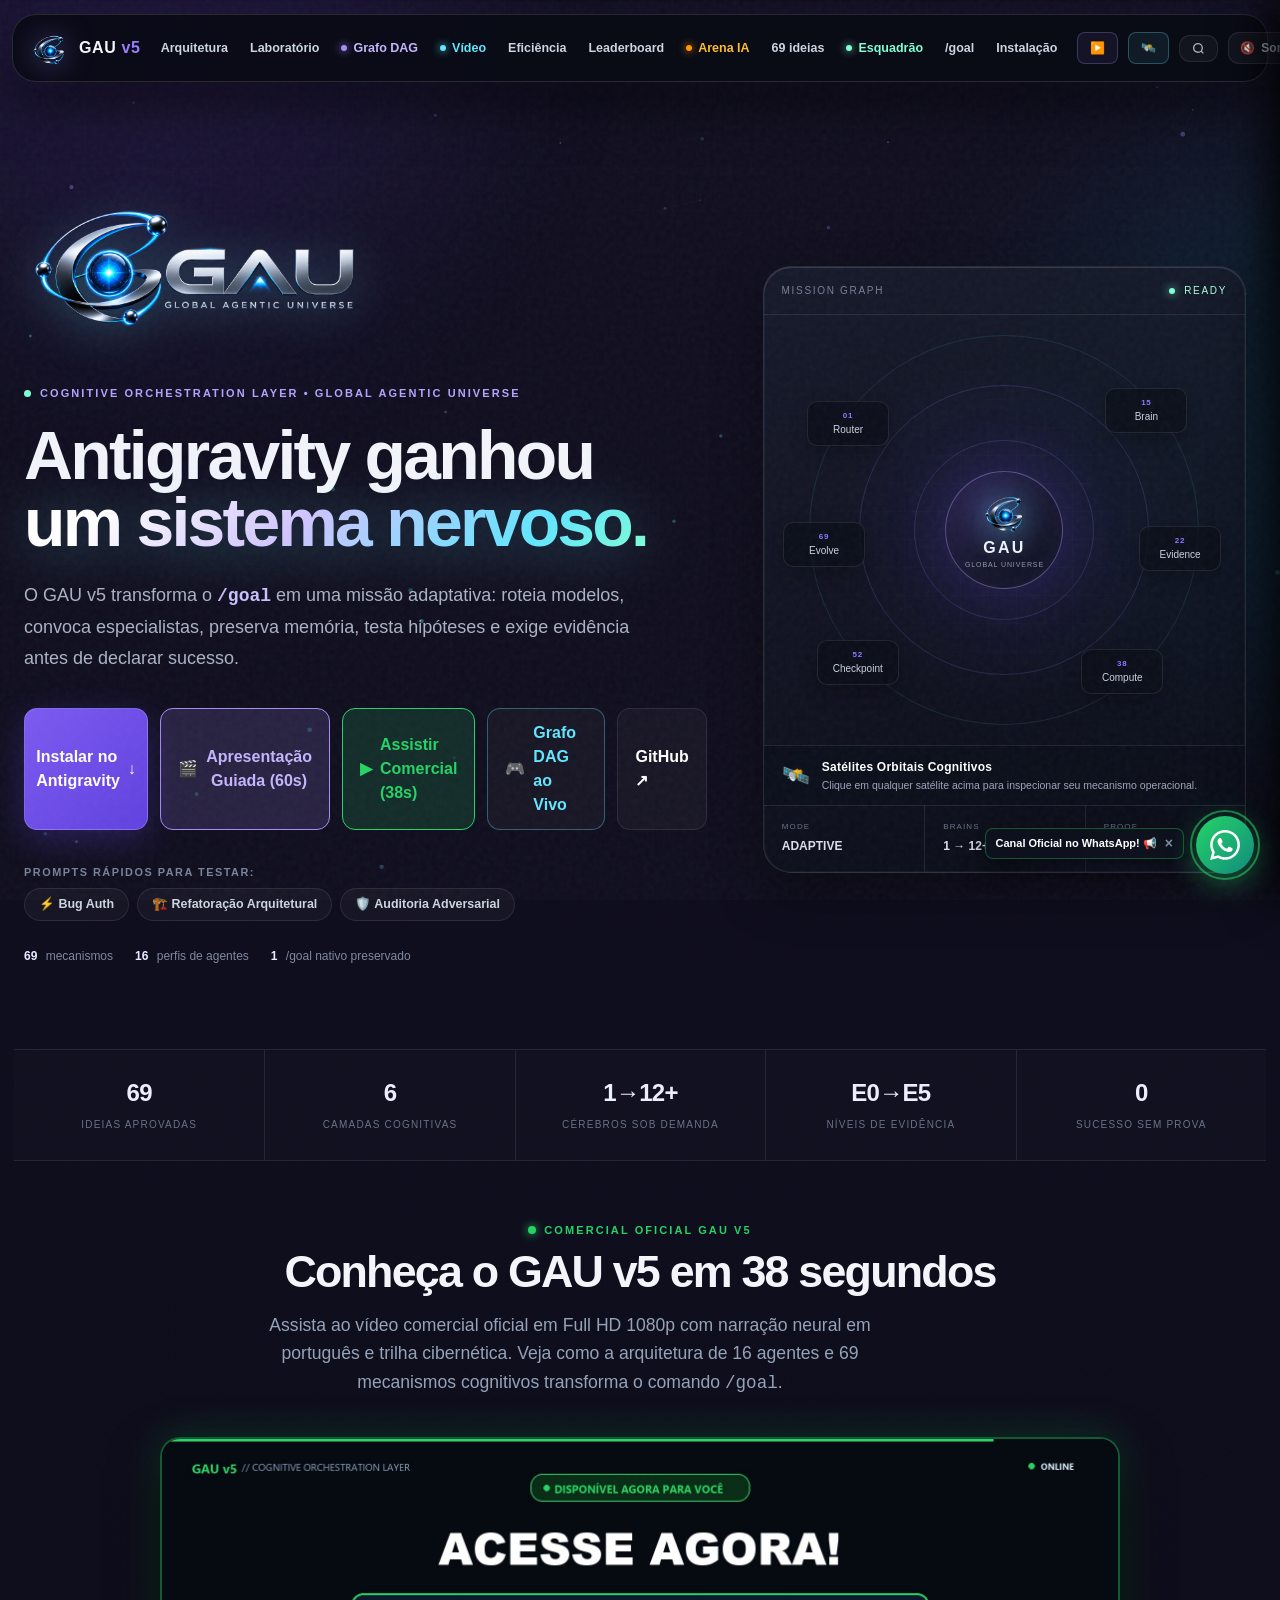
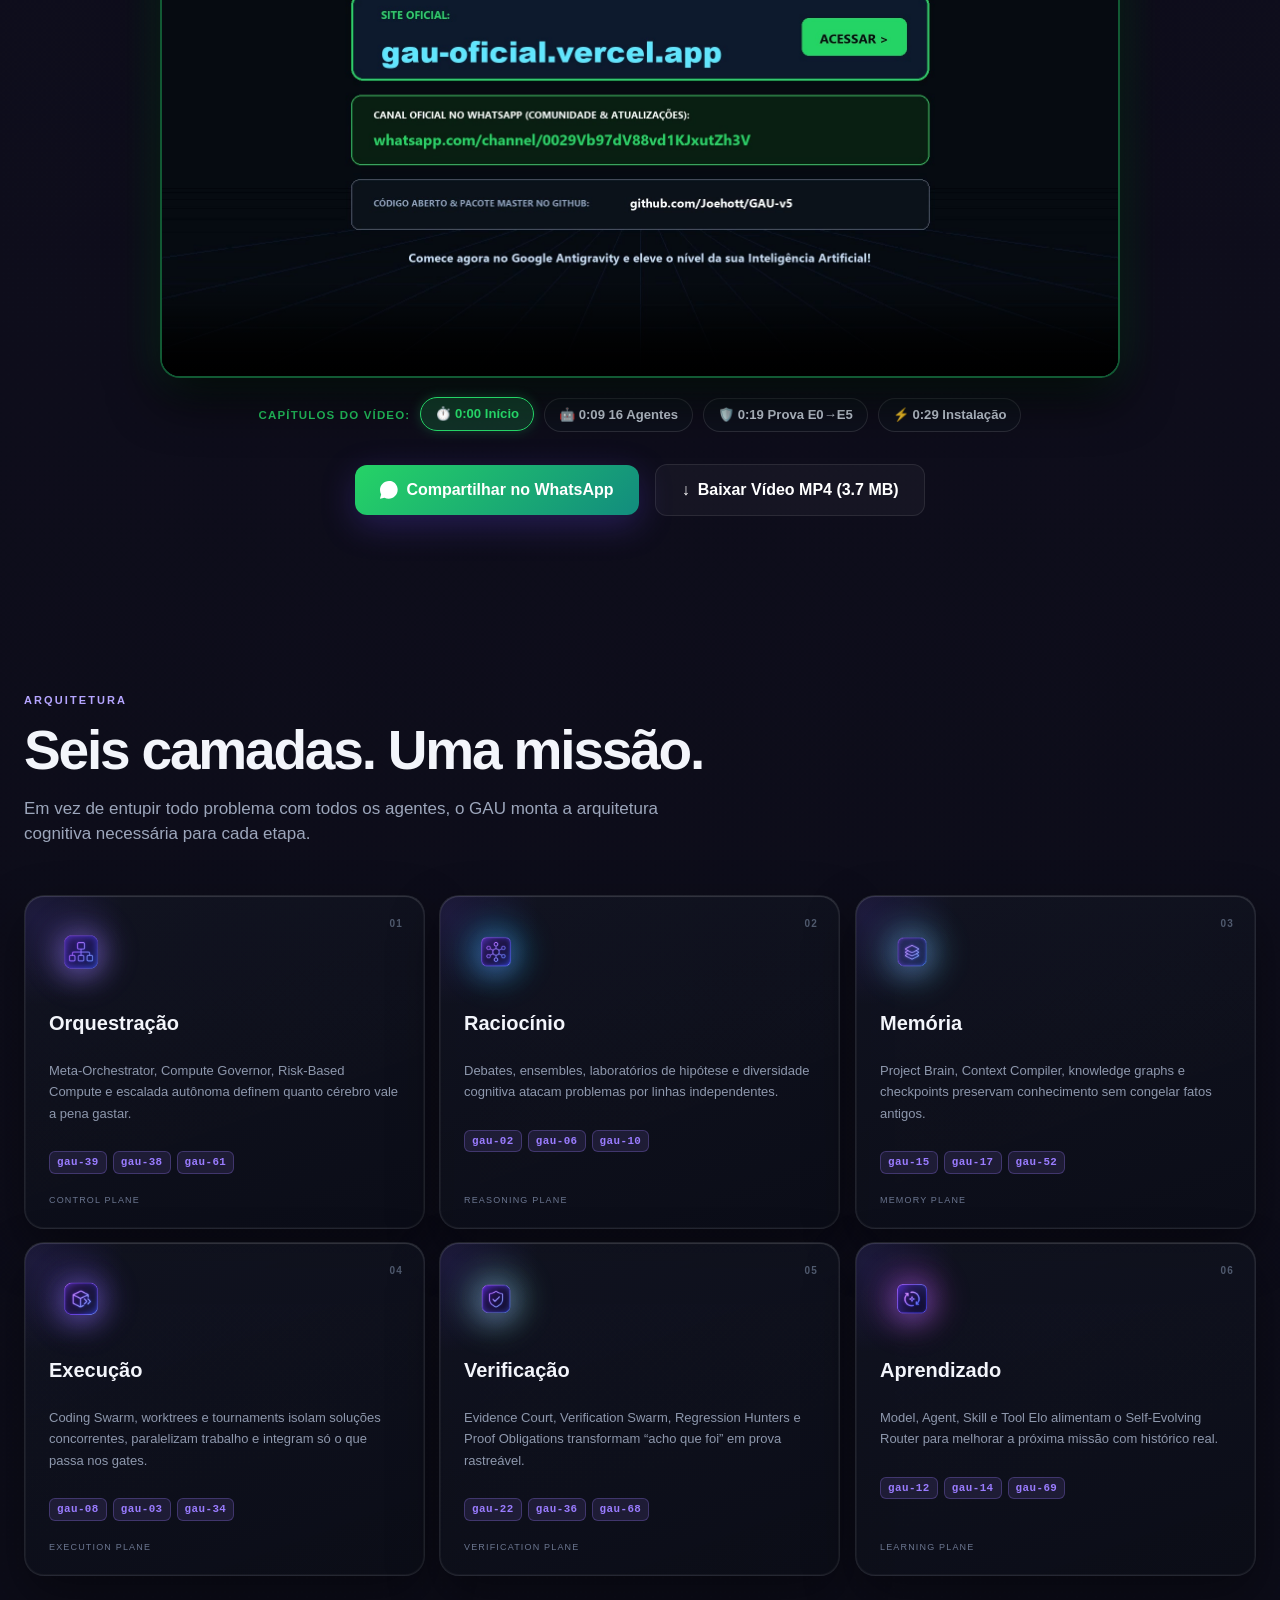
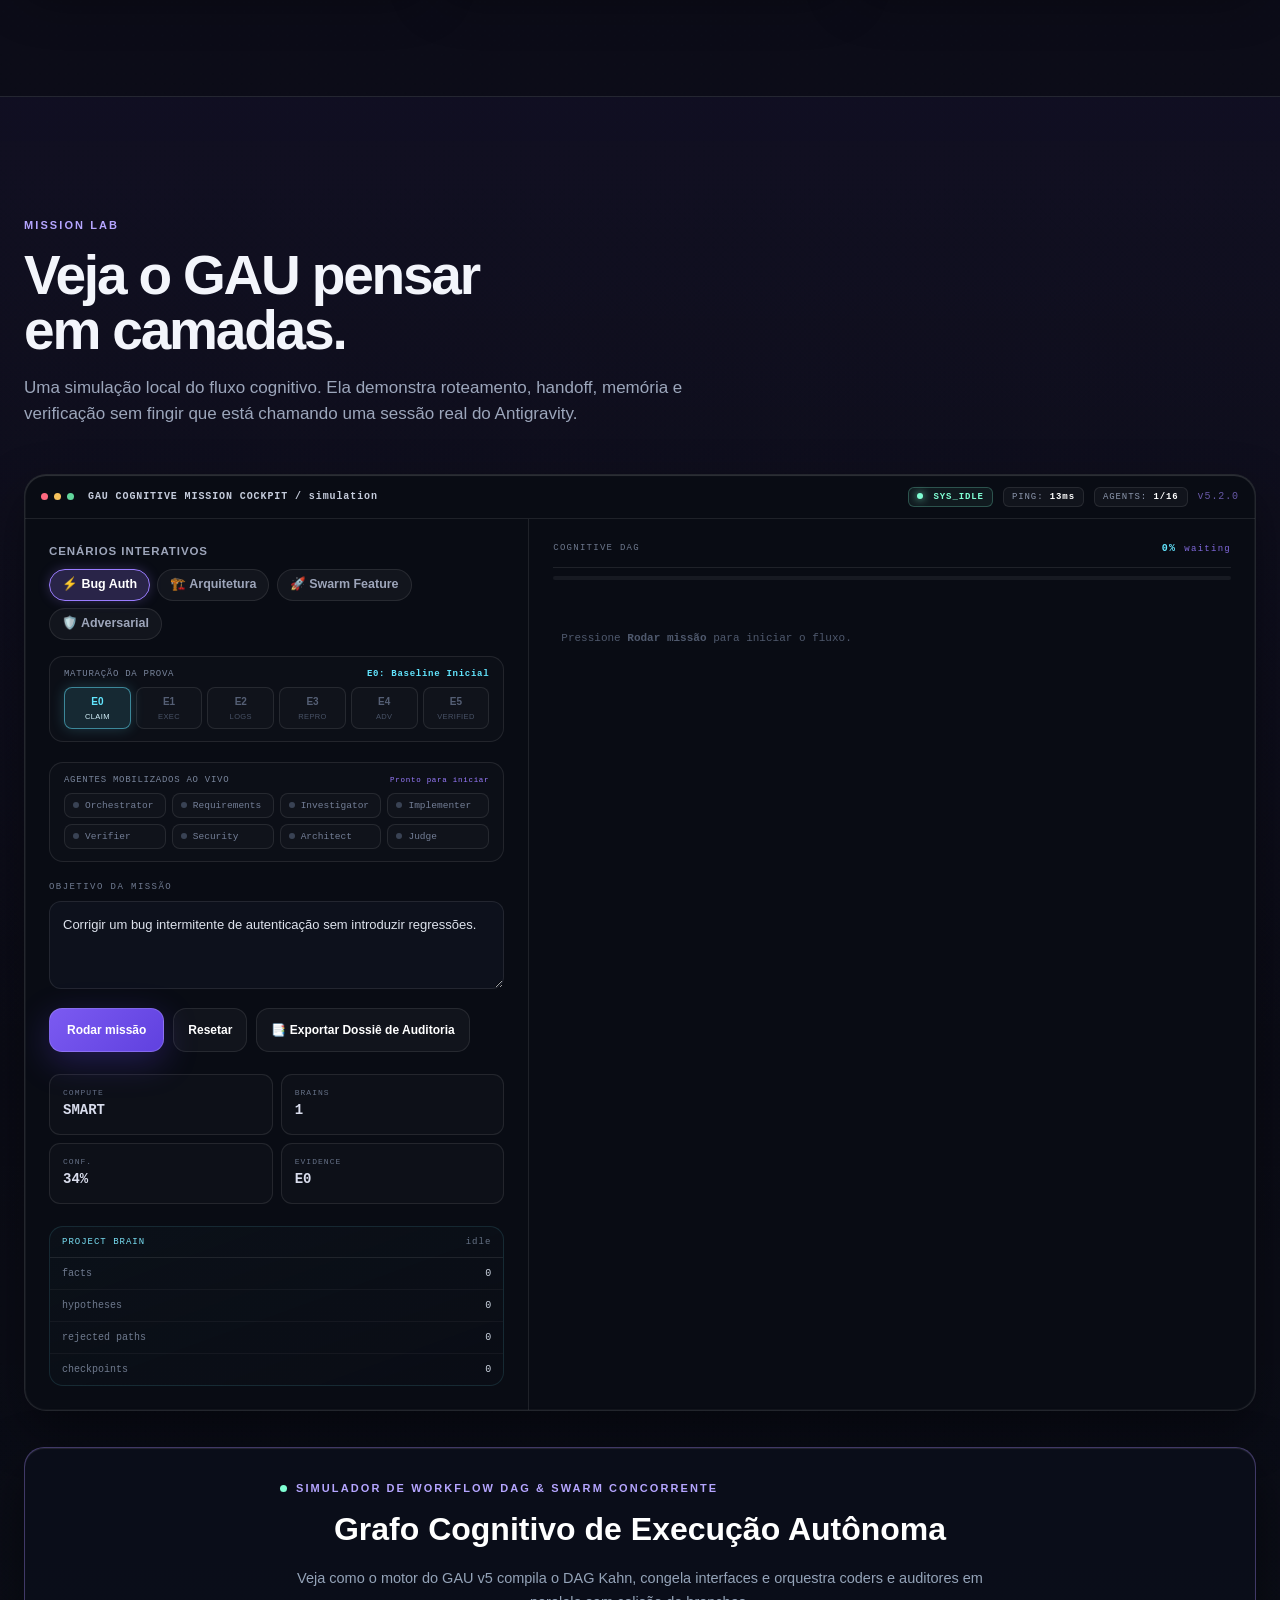
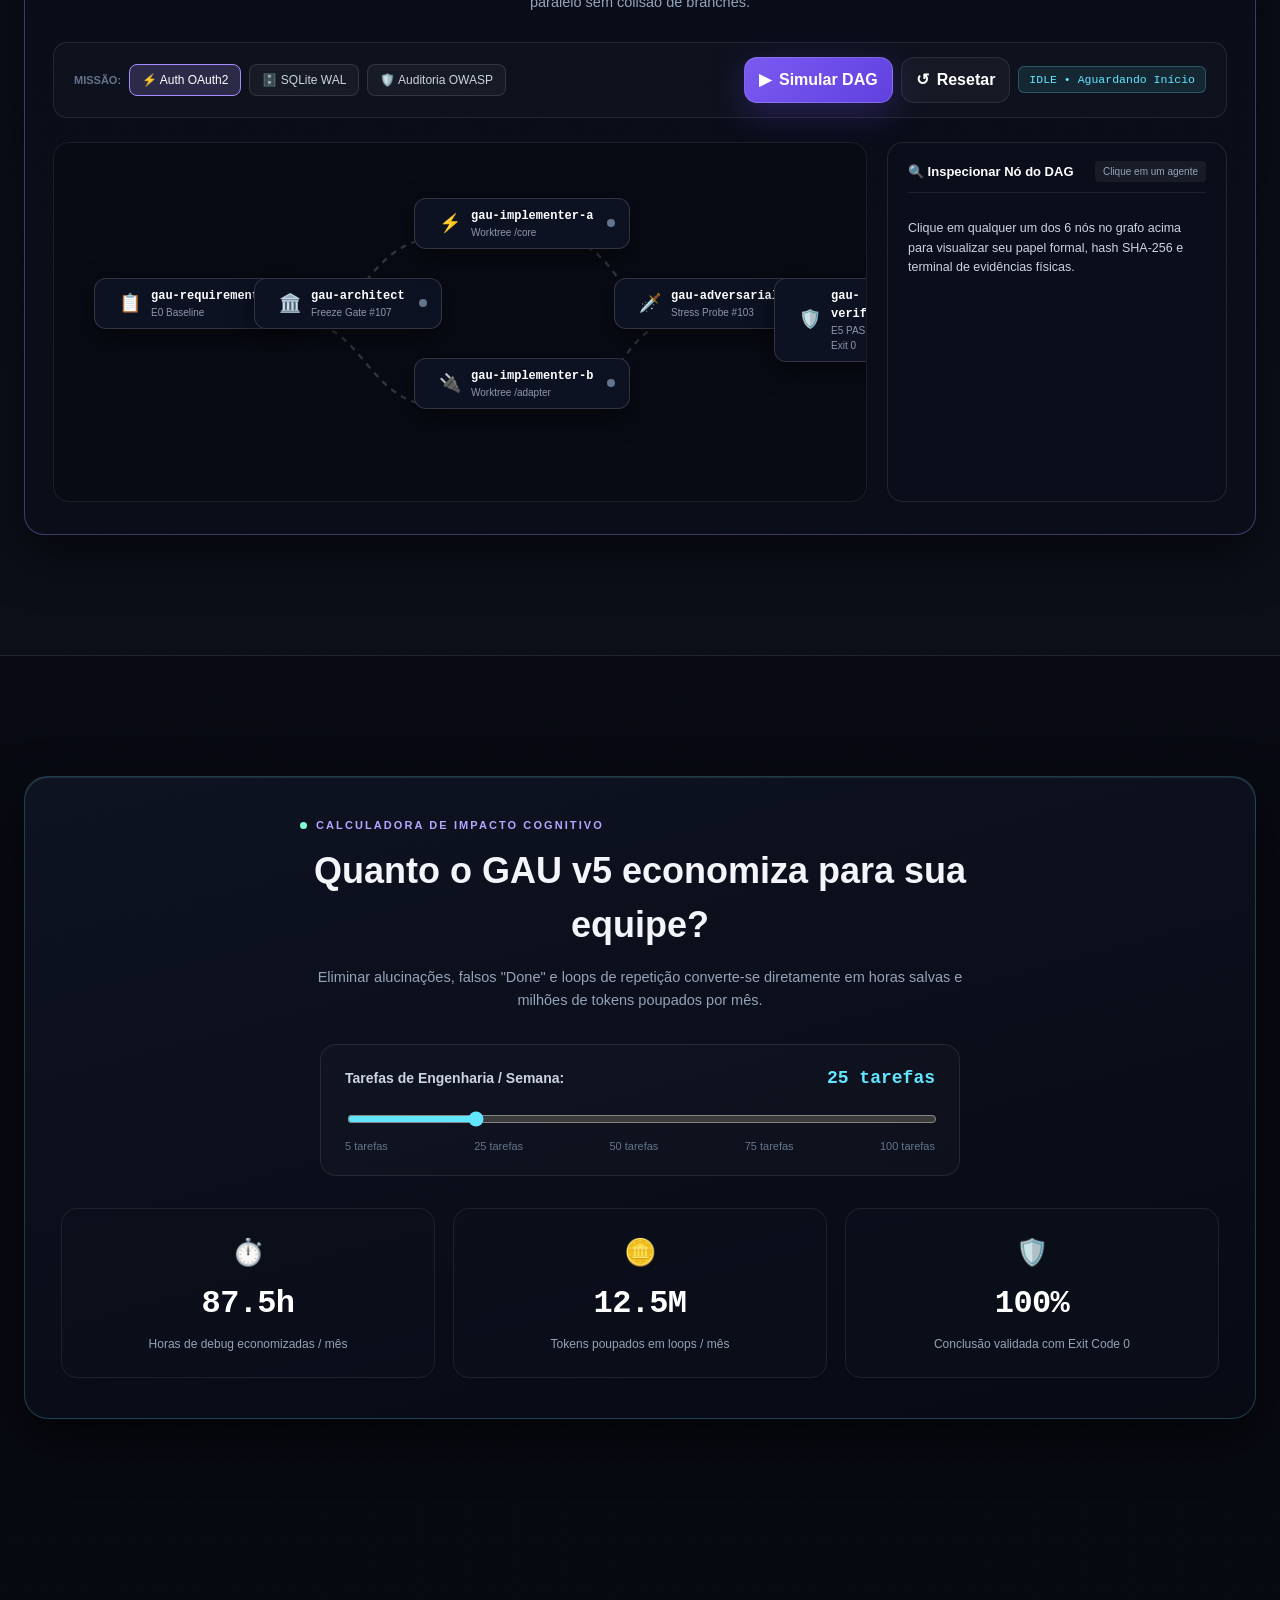
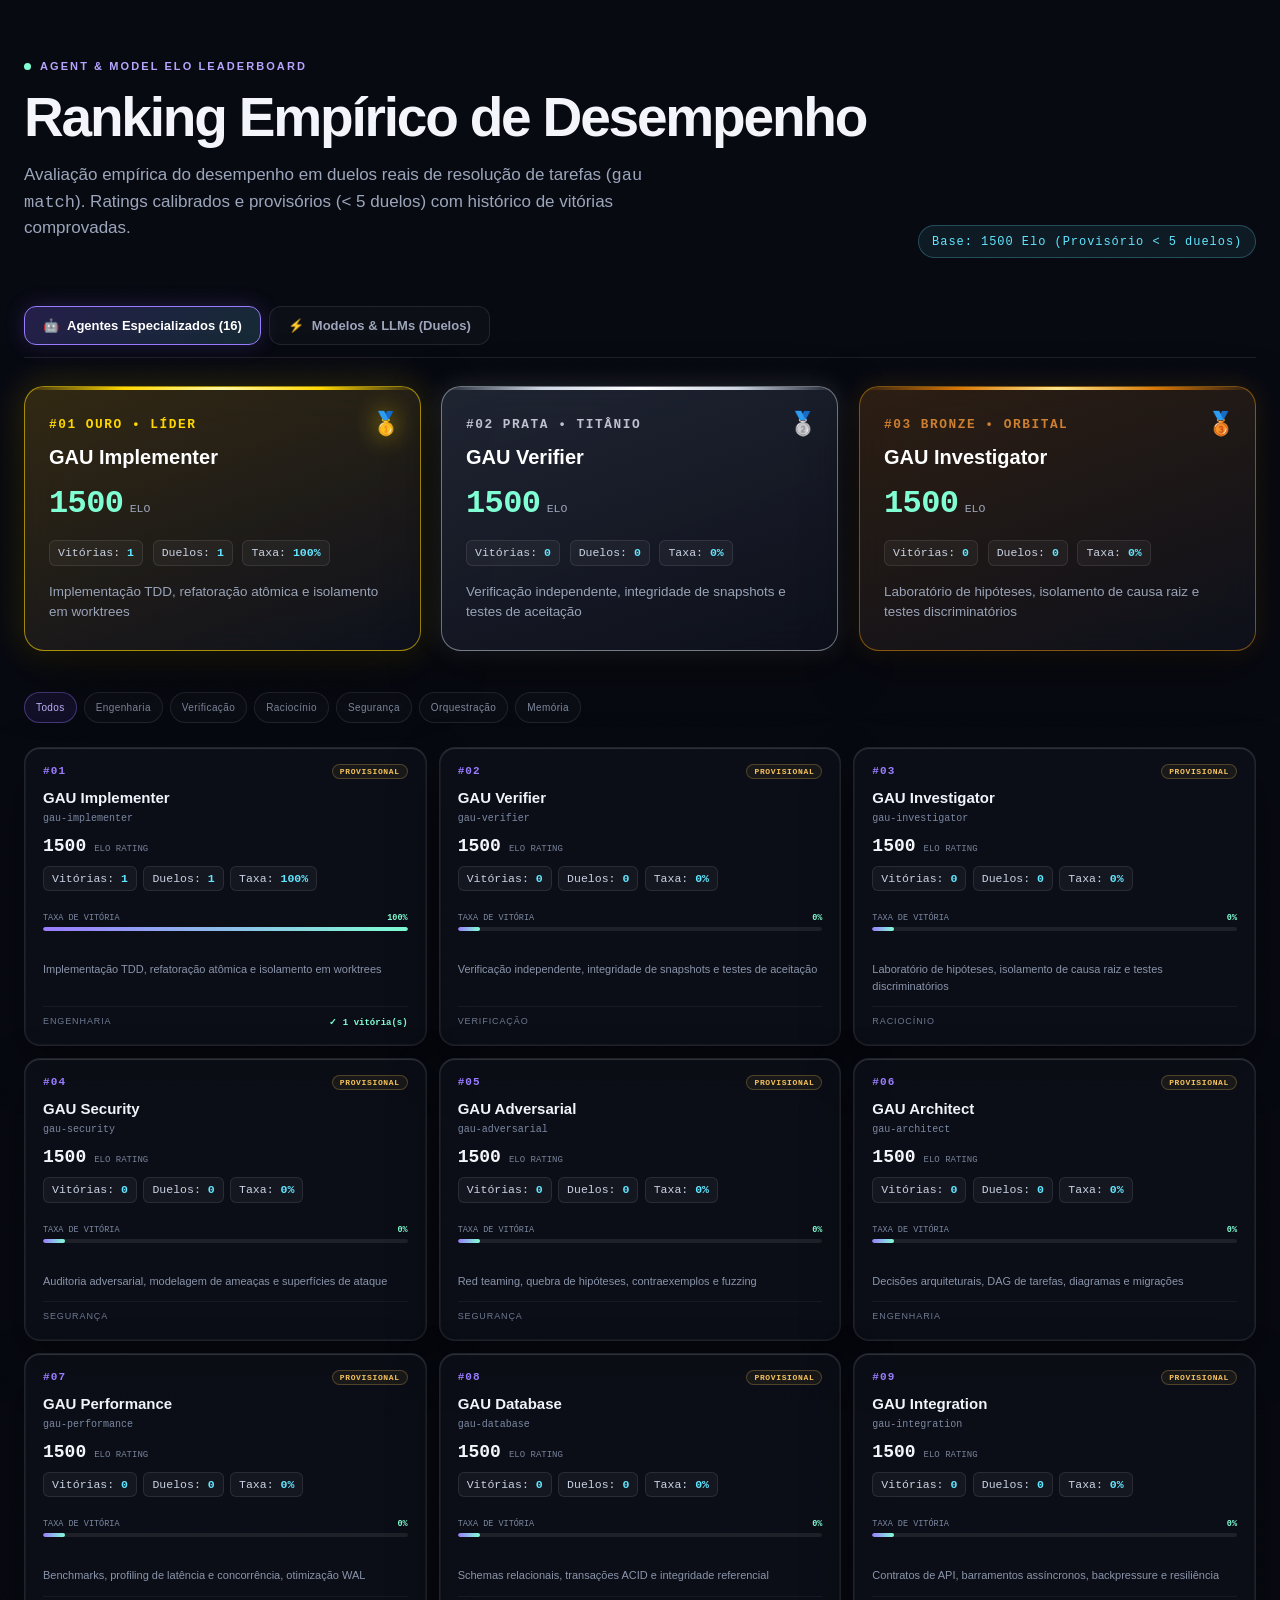
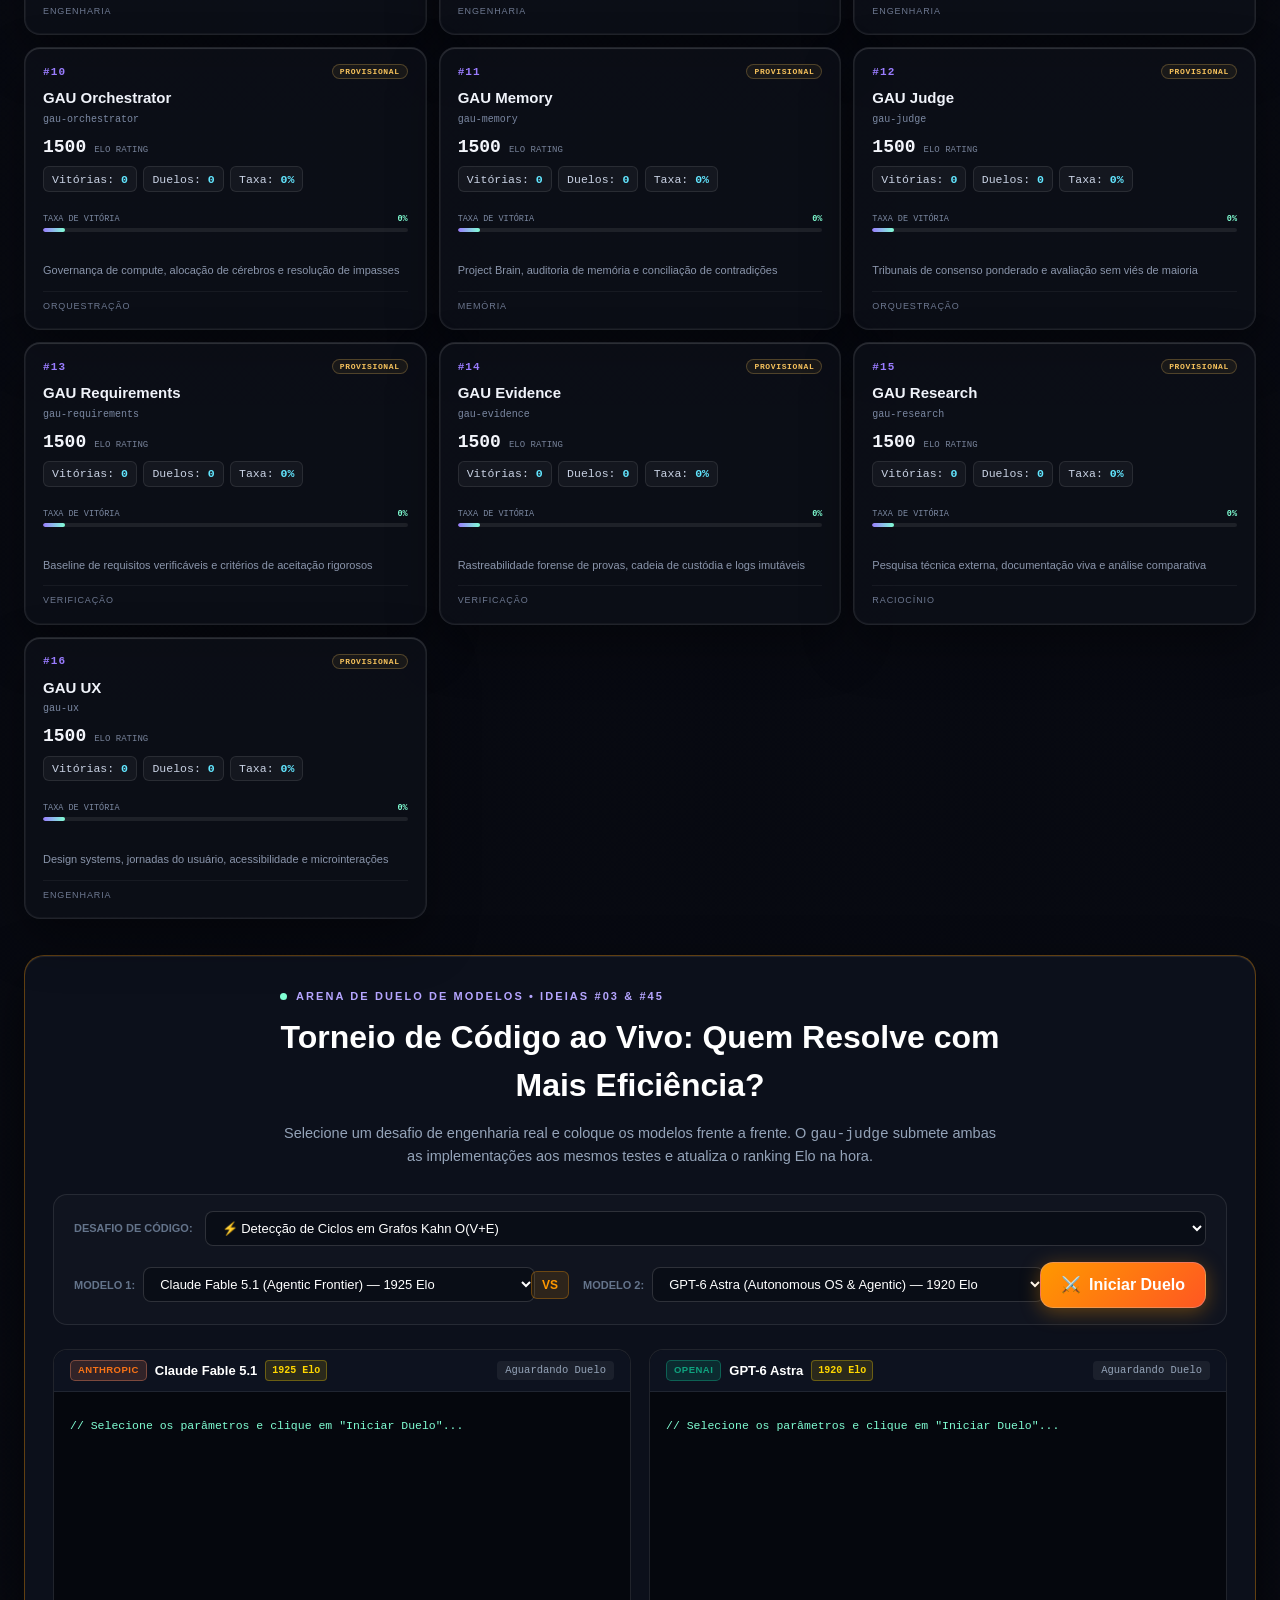
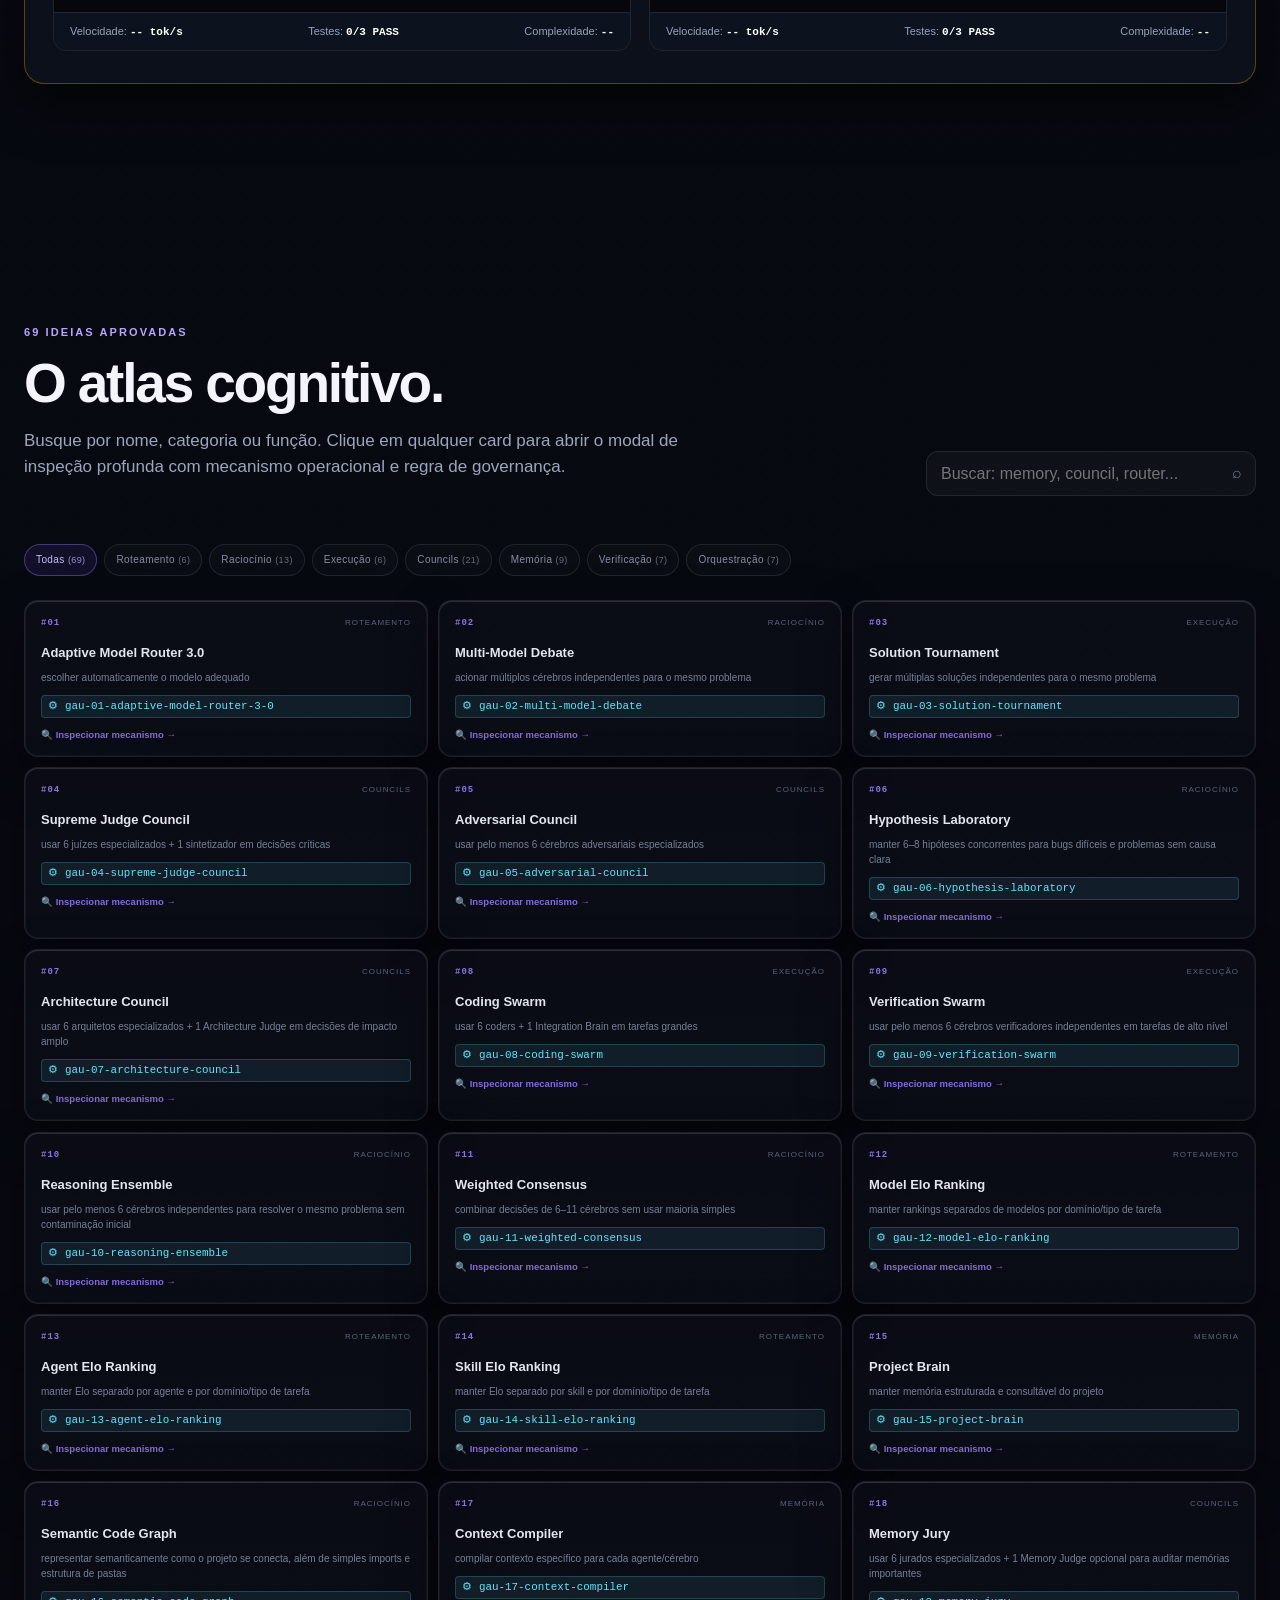
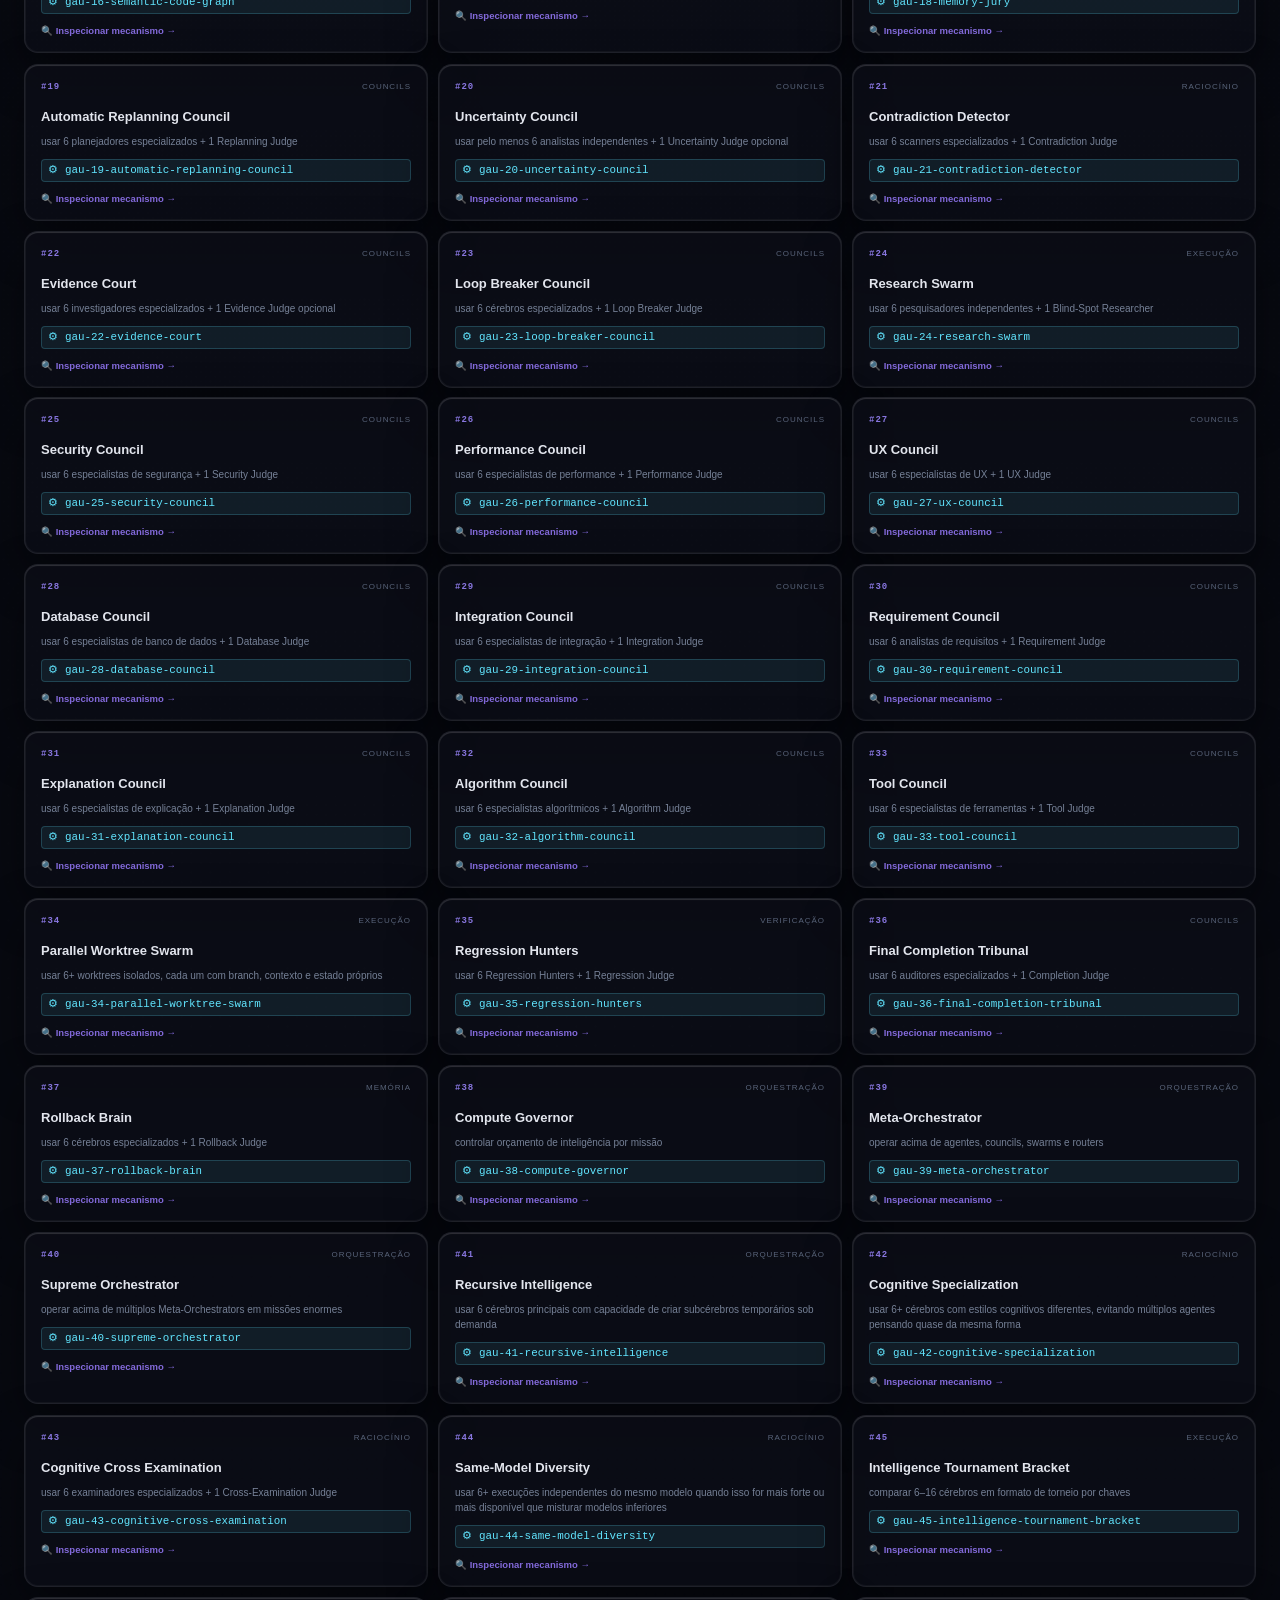
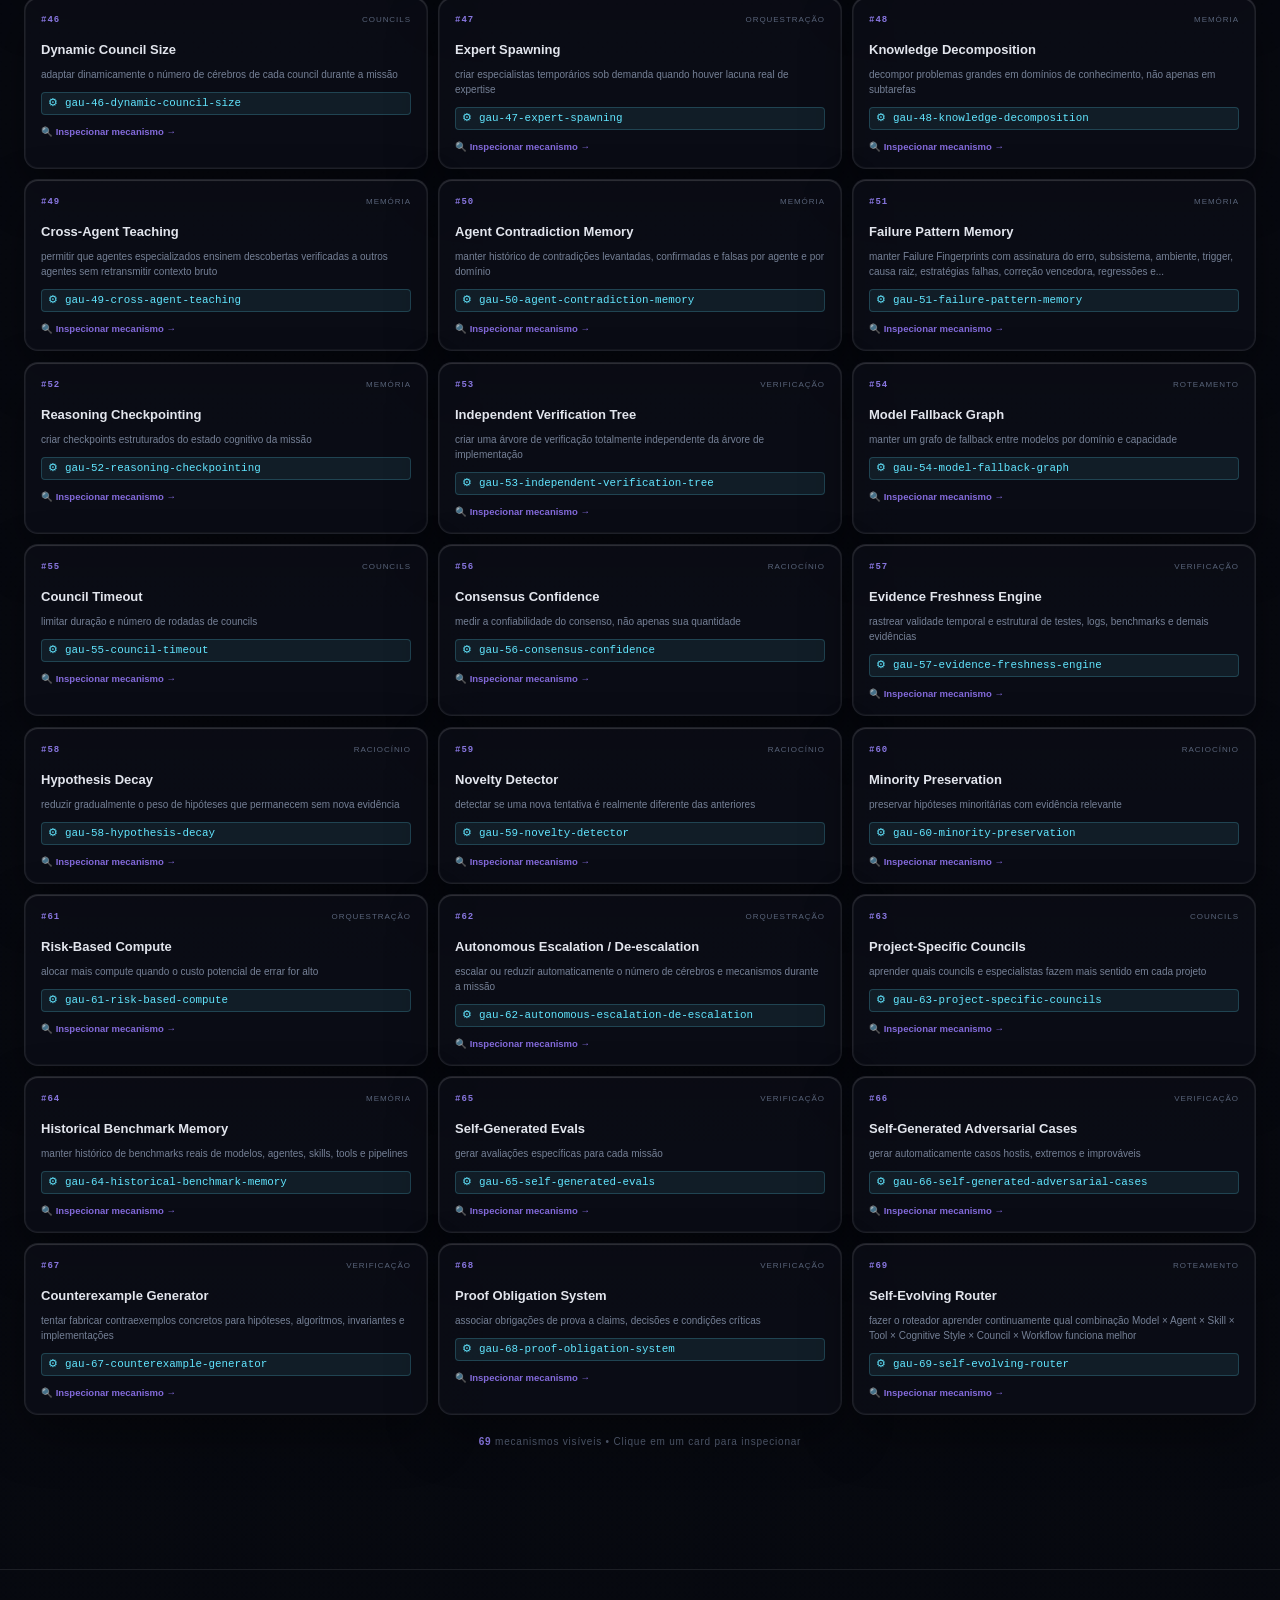
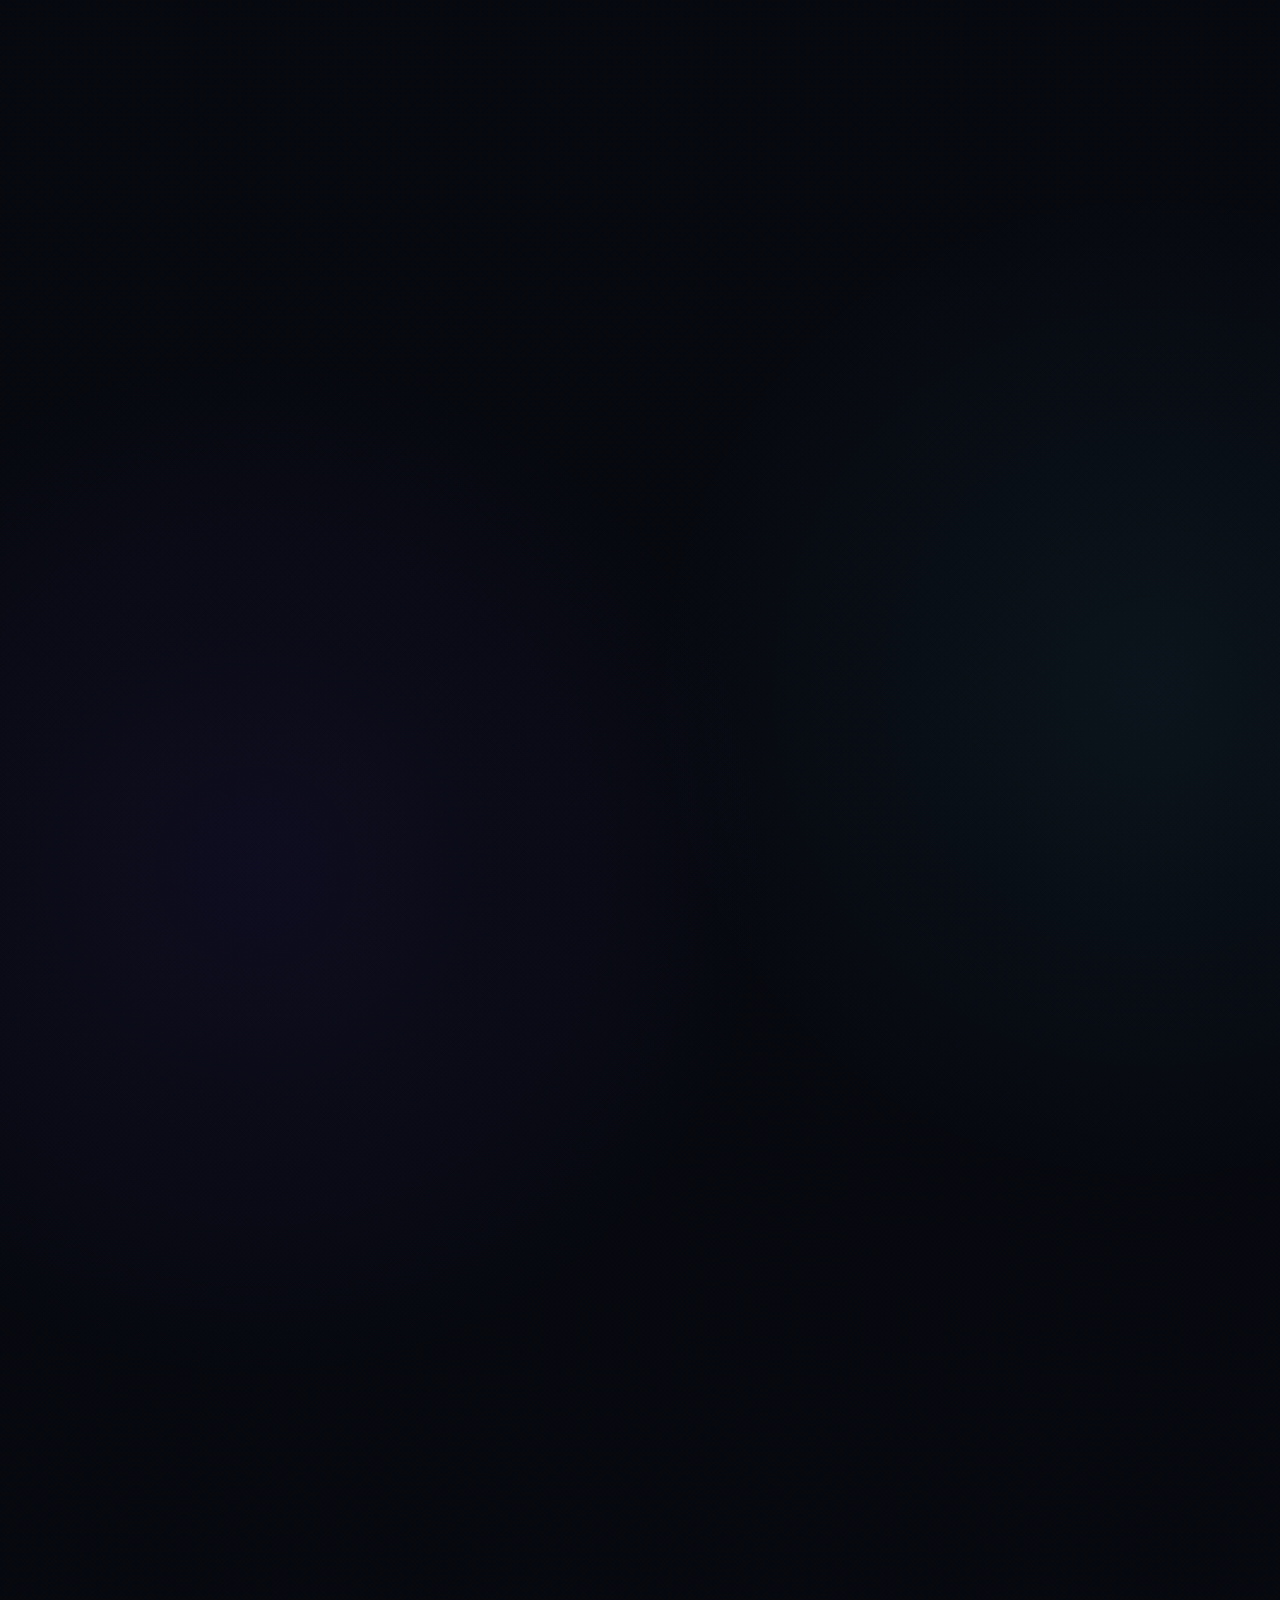
==== commit 2981ae83: "feat(arena): atualizar arena de duelo e leaderboard com modelos de fronteira de setembro 2026 (Claud" ====
--- a/site/index.html
+++ b/site/index.html
@@ -35,7 +35,7 @@
   <link rel="icon" href="assets/gau-icon.png" type="image/png" />
   <link rel="icon" href="assets/favicon.svg" type="image/svg+xml" />
   <link rel="manifest" href="site.webmanifest" />
-  <link rel="stylesheet" href="styles.css?v=5.5.1" />
+  <link rel="stylesheet" href="styles.css?v=5.5.2" />
 
   <!-- Vercel Web Analytics & Speed Insights -->
   <script>
@@ -700,30 +700,39 @@
               <label for="fighterASelect">MODELO 1:</label>
               <select id="fighterASelect" class="arena-select">
                 <optgroup label="Anthropic">
-                  <option value="claude-3-7-sonnet" selected>Claude 3.7 Sonnet (Hybrid Thinking) — 1865 Elo</option>
+                  <option value="claude-fable-5-1" selected>Claude Fable 5.1 (Agentic Frontier) — 1925 Elo</option>
+                  <option value="claude-mythos-5-1">Claude Mythos 5.1 (Restricted Research) — 1915 Elo</option>
+                  <option value="claude-3-7-sonnet">Claude 3.7 Sonnet (Hybrid Thinking) — 1865 Elo</option>
                   <option value="claude-3-5-sonnet">Claude 3.5 Sonnet v2 — 1820 Elo</option>
-                  <option value="claude-3-5-haiku">Claude 3.5 Haiku — 1730 Elo</option>
                 </optgroup>
                 <optgroup label="OpenAI">
+                  <option value="gpt-6-astra">GPT-6 Astra (Autonomous OS &amp; Agentic) — 1920 Elo</option>
                   <option value="o3-mini">o3-mini (High Reasoning) — 1845 Elo</option>
                   <option value="o1">o1 (Deep Reasoning) — 1840 Elo</option>
                   <option value="gpt-4o">GPT-4o (Omni Frontier) — 1790 Elo</option>
                 </optgroup>
                 <optgroup label="Google DeepMind">
+                  <option value="gemini-3-8-flash">Gemini 3.8 Flash (Agentic Video &amp; 240 tok/s) — 1910 Elo</option>
+                  <option value="gemini-3-8-flash-cyber">Gemini 3.8 Flash Cyber (Sec &amp; 0-Day) — 1905 Elo</option>
                   <option value="gemini-2-pro">Gemini 2.0 Pro Experimental — 1855 Elo</option>
                   <option value="gemini-2-flash">Gemini 2.0 Flash (220 tok/s) — 1775 Elo</option>
-                  <option value="gemini-1-5-pro">Gemini 1.5 Pro (2M Context) — 1760 Elo</option>
                 </optgroup>
                 <optgroup label="DeepSeek">
+                  <option value="deepseek-v4-flash">DeepSeek V4.1-Flash (Manifold MoE) — 1895 Elo</option>
                   <option value="deepseek-r1">DeepSeek-R1 (Open Reasoning &lt;think&gt;) — 1850 Elo</option>
                   <option value="deepseek-v3">DeepSeek-V3 (671B MoE) — 1785 Elo</option>
                 </optgroup>
+                <optgroup label="Alibaba">
+                  <option value="qwen-3-8-max">Qwen 3.8-Max (2.4T Sparse MoE 0902) — 1890 Elo</option>
+                  <option value="qwen-3-8-omni-flash">Qwen 3.8-Omni-Flash (Realtime) — 1840 Elo</option>
+                  <option value="qwen-2-5-coder">Qwen 2.5 Coder 32B — 1750 Elo</option>
+                </optgroup>
                 <optgroup label="xAI">
+                  <option value="grok-4-6">Grok 4.6 (Digital Colleague CoT) — 1885 Elo</option>
                   <option value="grok-3">Grok 3 (Frontier Reasoning) — 1860 Elo</option>
                   <option value="grok-2">Grok 2 — 1745 Elo</option>
                 </optgroup>
                 <optgroup label="Meta &amp; Open Weights">
-                  <option value="qwen-2-5-coder">Qwen 2.5 Coder 32B (Alibaba) — 1750 Elo</option>
                   <option value="llama-3-3-70b">Llama 3.3 70B Instruct (Meta) — 1740 Elo</option>
                   <option value="mistral-large-2">Mistral Large 2 (Mistral AI) — 1735 Elo</option>
                 </optgroup>
@@ -733,31 +742,40 @@
             <div class="fighter-select-box">
               <label for="fighterBSelect">MODELO 2:</label>
               <select id="fighterBSelect" class="arena-select">
-                <optgroup label="DeepSeek">
-                  <option value="deepseek-r1" selected>DeepSeek-R1 (Open Reasoning &lt;think&gt;) — 1850 Elo</option>
-                  <option value="deepseek-v3">DeepSeek-V3 (671B MoE) — 1785 Elo</option>
-                </optgroup>
-                <optgroup label="Anthropic">
-                  <option value="claude-3-7-sonnet">Claude 3.7 Sonnet (Hybrid Thinking) — 1865 Elo</option>
-                  <option value="claude-3-5-sonnet">Claude 3.5 Sonnet v2 — 1820 Elo</option>
-                  <option value="claude-3-5-haiku">Claude 3.5 Haiku — 1730 Elo</option>
-                </optgroup>
                 <optgroup label="OpenAI">
+                  <option value="gpt-6-astra" selected>GPT-6 Astra (Autonomous OS &amp; Agentic) — 1920 Elo</option>
                   <option value="o3-mini">o3-mini (High Reasoning) — 1845 Elo</option>
                   <option value="o1">o1 (Deep Reasoning) — 1840 Elo</option>
                   <option value="gpt-4o">GPT-4o (Omni Frontier) — 1790 Elo</option>
                 </optgroup>
+                <optgroup label="DeepSeek">
+                  <option value="deepseek-v4-flash">DeepSeek V4.1-Flash (Manifold MoE) — 1895 Elo</option>
+                  <option value="deepseek-r1">DeepSeek-R1 (Open Reasoning &lt;think&gt;) — 1850 Elo</option>
+                  <option value="deepseek-v3">DeepSeek-V3 (671B MoE) — 1785 Elo</option>
+                </optgroup>
                 <optgroup label="Google DeepMind">
+                  <option value="gemini-3-8-flash">Gemini 3.8 Flash (Agentic Video &amp; 240 tok/s) — 1910 Elo</option>
+                  <option value="gemini-3-8-flash-cyber">Gemini 3.8 Flash Cyber (Sec &amp; 0-Day) — 1905 Elo</option>
                   <option value="gemini-2-pro">Gemini 2.0 Pro Experimental — 1855 Elo</option>
                   <option value="gemini-2-flash">Gemini 2.0 Flash (220 tok/s) — 1775 Elo</option>
-                  <option value="gemini-1-5-pro">Gemini 1.5 Pro (2M Context) — 1760 Elo</option>
+                </optgroup>
+                <optgroup label="Anthropic">
+                  <option value="claude-fable-5-1">Claude Fable 5.1 (Agentic Frontier) — 1925 Elo</option>
+                  <option value="claude-mythos-5-1">Claude Mythos 5.1 (Restricted Research) — 1915 Elo</option>
+                  <option value="claude-3-7-sonnet">Claude 3.7 Sonnet (Hybrid Thinking) — 1865 Elo</option>
+                  <option value="claude-3-5-sonnet">Claude 3.5 Sonnet v2 — 1820 Elo</option>
+                </optgroup>
+                <optgroup label="Alibaba">
+                  <option value="qwen-3-8-max">Qwen 3.8-Max (2.4T Sparse MoE 0902) — 1890 Elo</option>
+                  <option value="qwen-3-8-omni-flash">Qwen 3.8-Omni-Flash (Realtime) — 1840 Elo</option>
+                  <option value="qwen-2-5-coder">Qwen 2.5 Coder 32B — 1750 Elo</option>
                 </optgroup>
                 <optgroup label="xAI">
+                  <option value="grok-4-6">Grok 4.6 (Digital Colleague CoT) — 1885 Elo</option>
                   <option value="grok-3">Grok 3 (Frontier Reasoning) — 1860 Elo</option>
                   <option value="grok-2">Grok 2 — 1745 Elo</option>
                 </optgroup>
                 <optgroup label="Meta &amp; Open Weights">
-                  <option value="qwen-2-5-coder">Qwen 2.5 Coder 32B (Alibaba) — 1750 Elo</option>
                   <option value="llama-3-3-70b">Llama 3.3 70B Instruct (Meta) — 1740 Elo</option>
                   <option value="mistral-large-2">Mistral Large 2 (Mistral AI) — 1735 Elo</option>
                 </optgroup>
@@ -775,8 +793,8 @@
             <div class="fighter-panel-head">
               <div class="fighter-info-head">
                 <span class="fighter-platform-badge plat-anthropic" id="fighterPlatformA">Anthropic</span>
-                <span class="fighter-name" id="fighterNameA">Claude 3.7 Sonnet</span>
-                <span class="fighter-elo-badge" id="fighterEloA">1865 Elo</span>
+                <span class="fighter-name" id="fighterNameA">Claude Fable 5.1</span>
+                <span class="fighter-elo-badge" id="fighterEloA">1925 Elo</span>
               </div>
               <span class="fighter-status-badge idle" id="fighterStatusA">Aguardando Duelo</span>
             </div>
@@ -794,9 +812,9 @@
           <div class="fighter-panel" id="fighterPanelB">
             <div class="fighter-panel-head">
               <div class="fighter-info-head">
-                <span class="fighter-platform-badge plat-deepseek" id="fighterPlatformB">DeepSeek</span>
-                <span class="fighter-name" id="fighterNameB">DeepSeek-R1</span>
-                <span class="fighter-elo-badge" id="fighterEloB">1850 Elo</span>
+                <span class="fighter-platform-badge plat-openai" id="fighterPlatformB">OpenAI</span>
+                <span class="fighter-name" id="fighterNameB">GPT-6 Astra</span>
+                <span class="fighter-elo-badge" id="fighterEloB">1920 Elo</span>
               </div>
               <span class="fighter-status-badge idle" id="fighterStatusB">Aguardando Duelo</span>
             </div>
@@ -1435,7 +1453,7 @@
 
   <div id="toastNotification" class="toast-notification" aria-live="polite"></div>
 
-  <script src="ideas.js?v=5.5.1"></script>
-  <script src="app.js?v=5.5.1"></script>
+  <script src="ideas.js?v=5.5.2"></script>
+  <script src="app.js?v=5.5.2"></script>
 </body>
 </html>
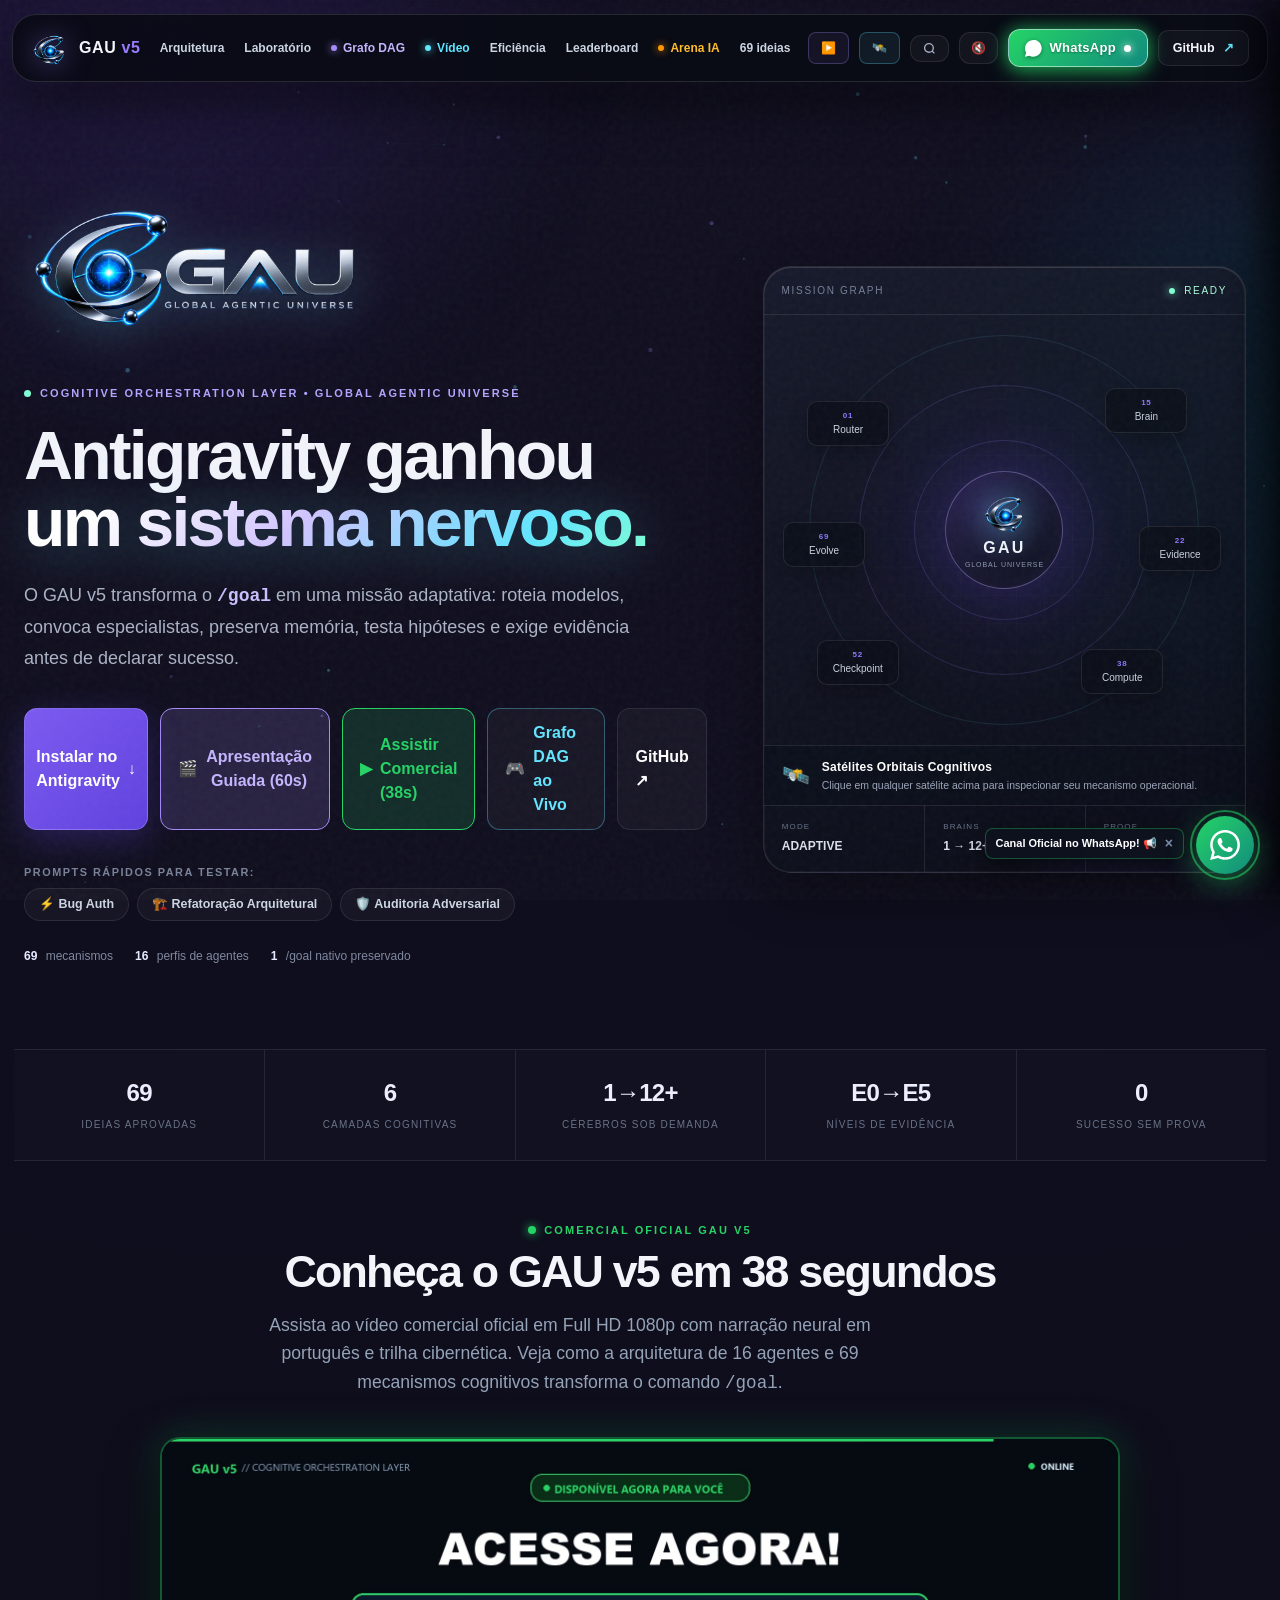
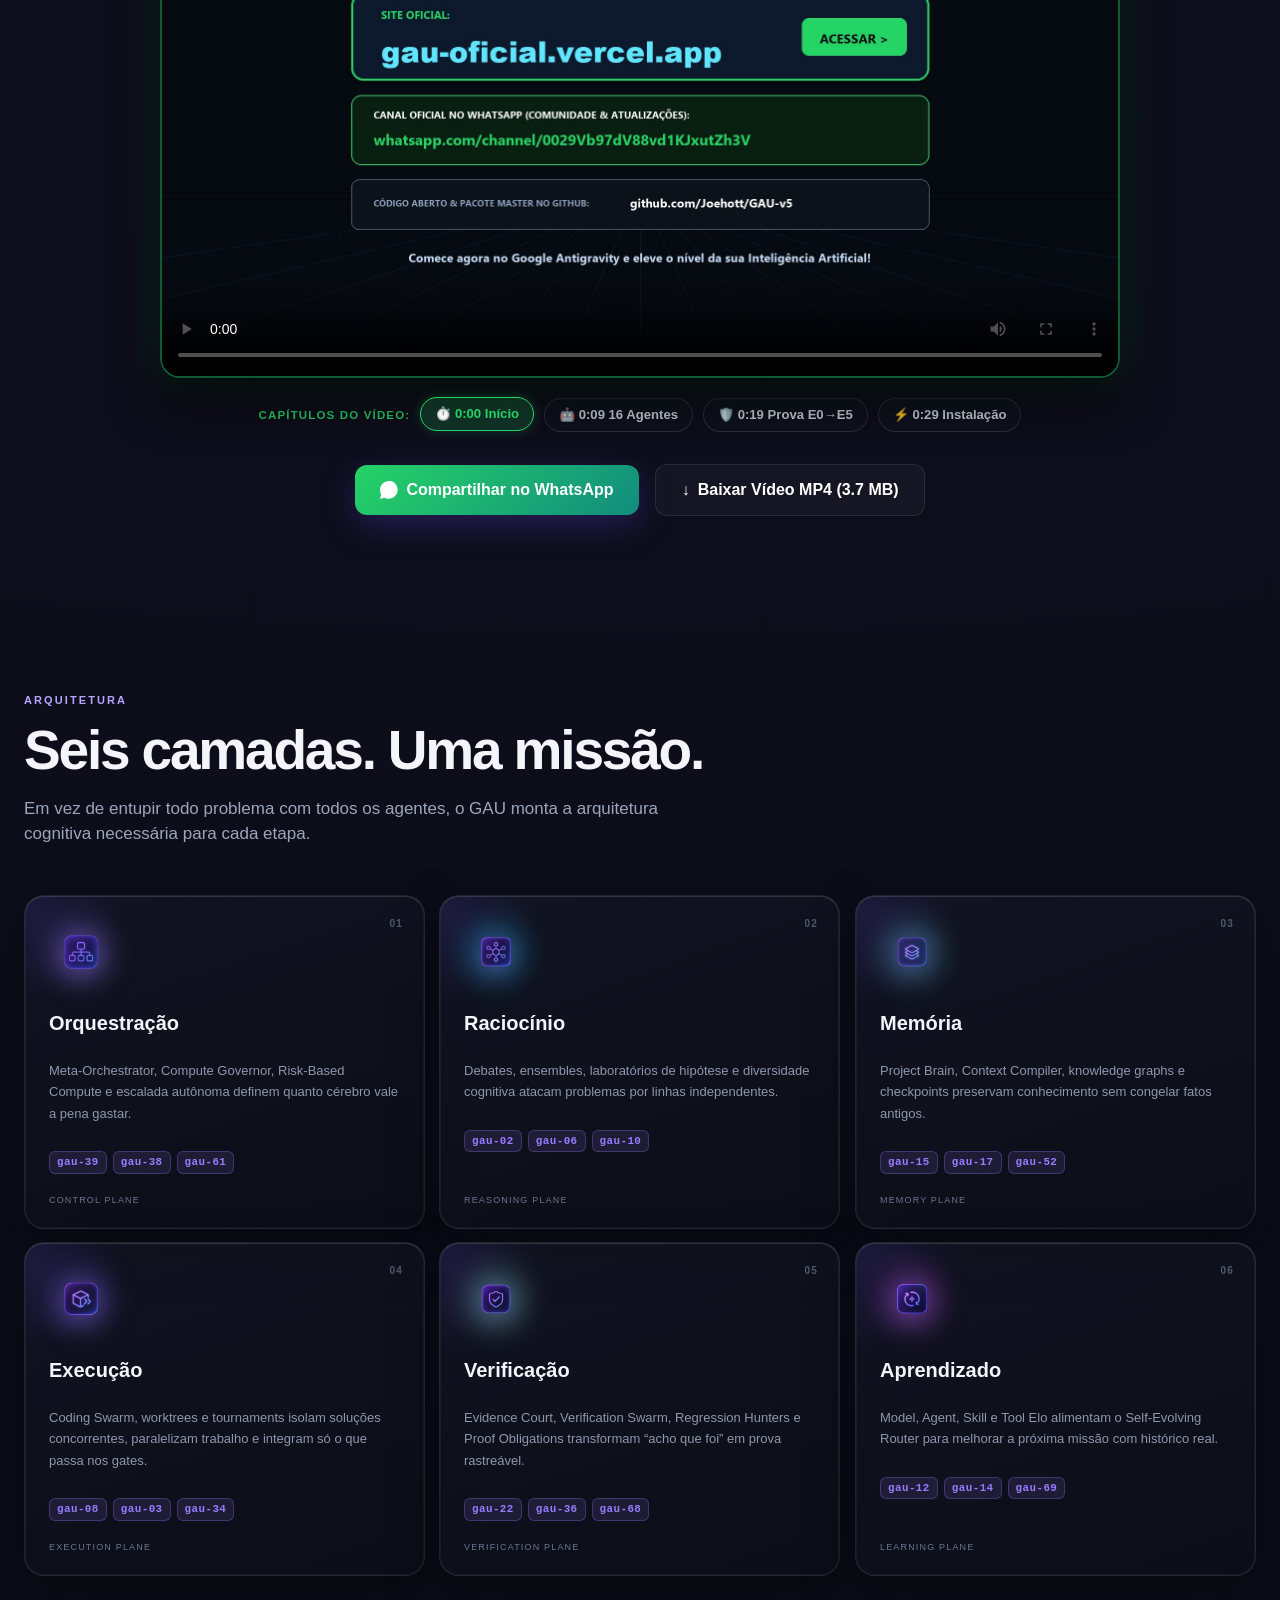
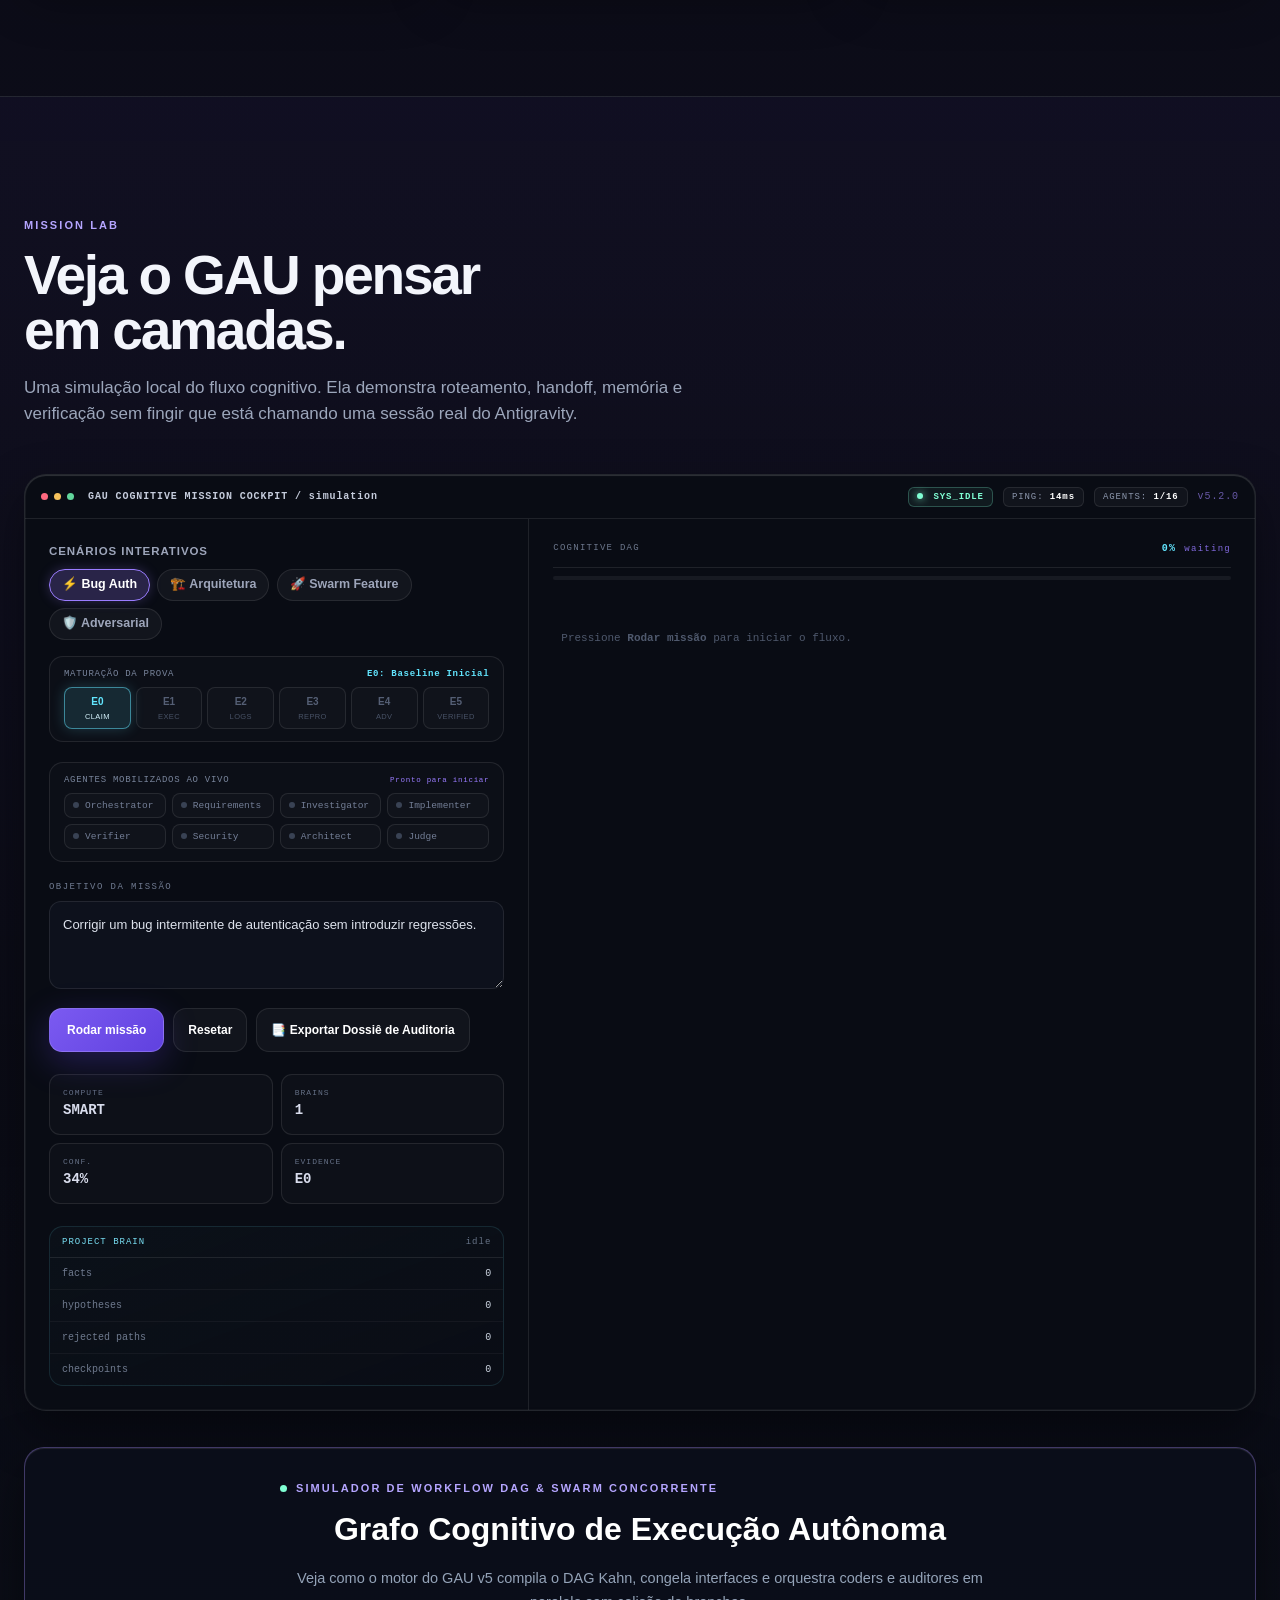
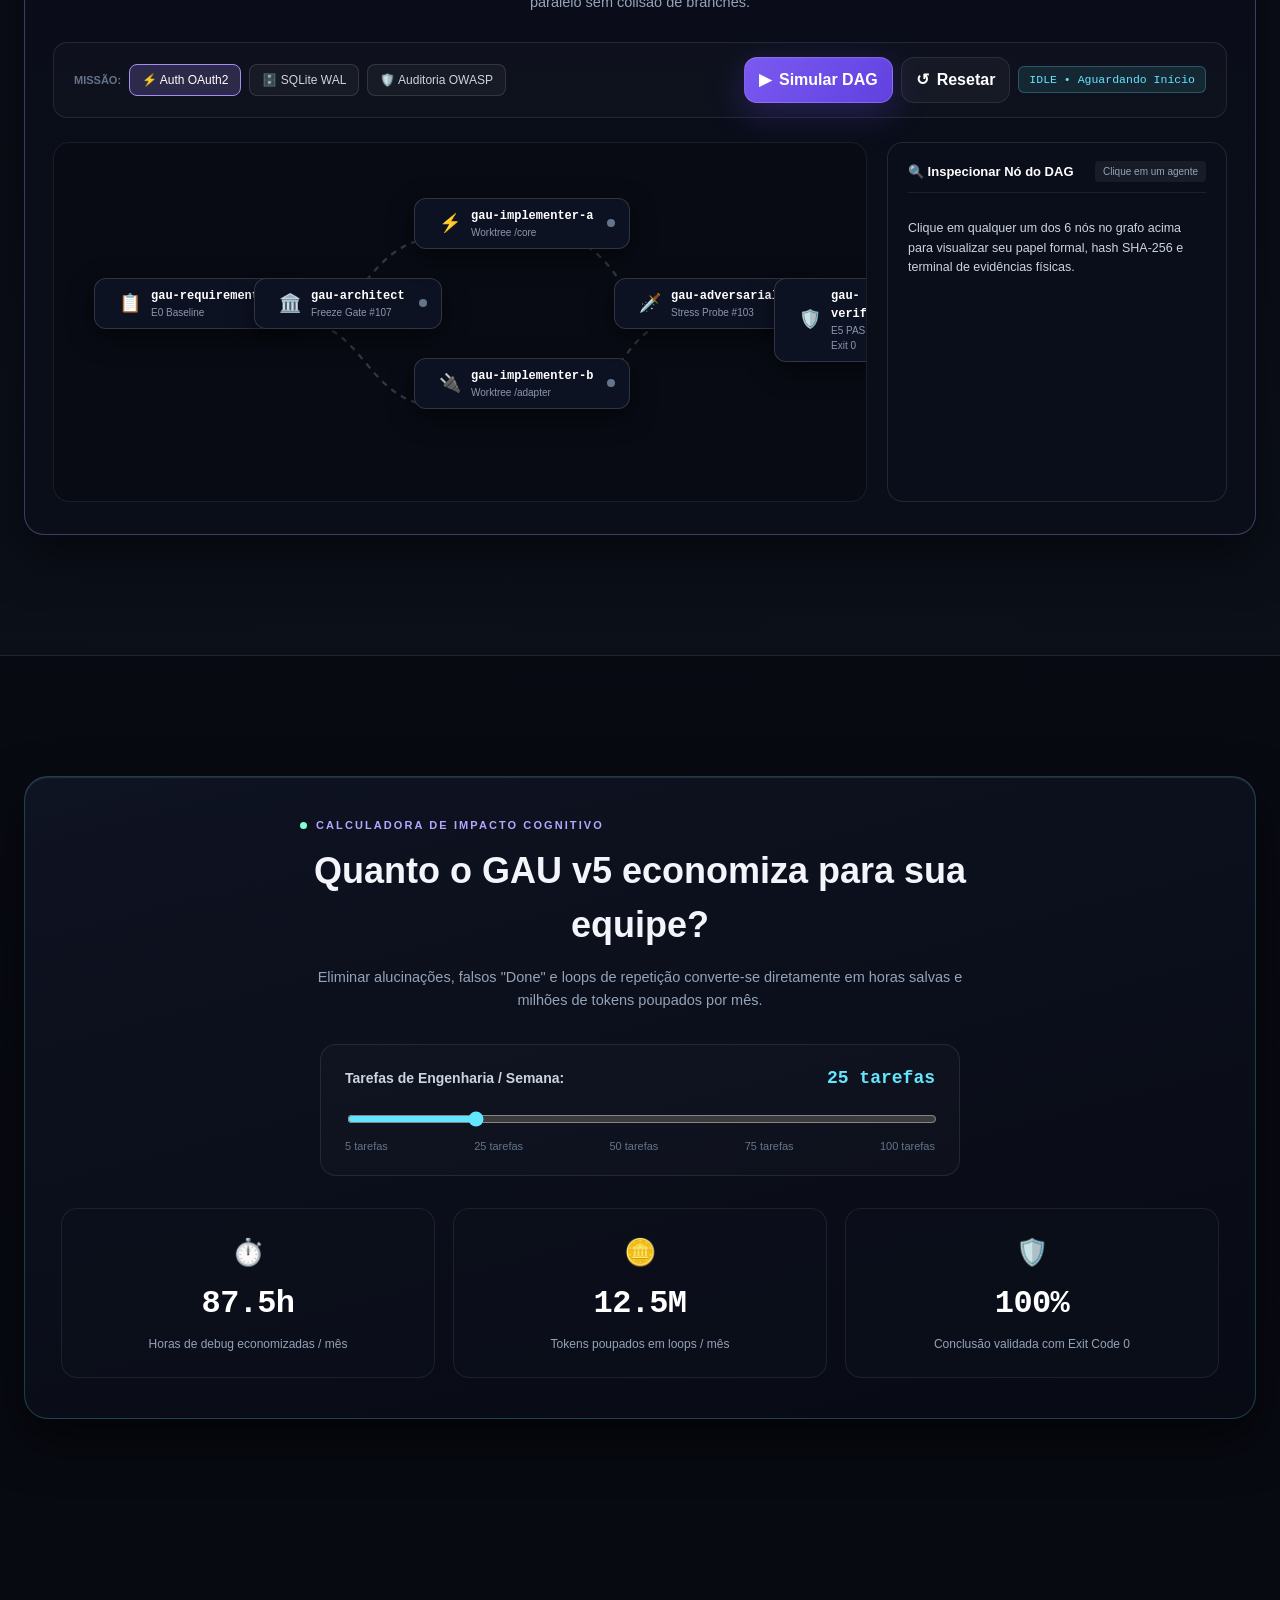
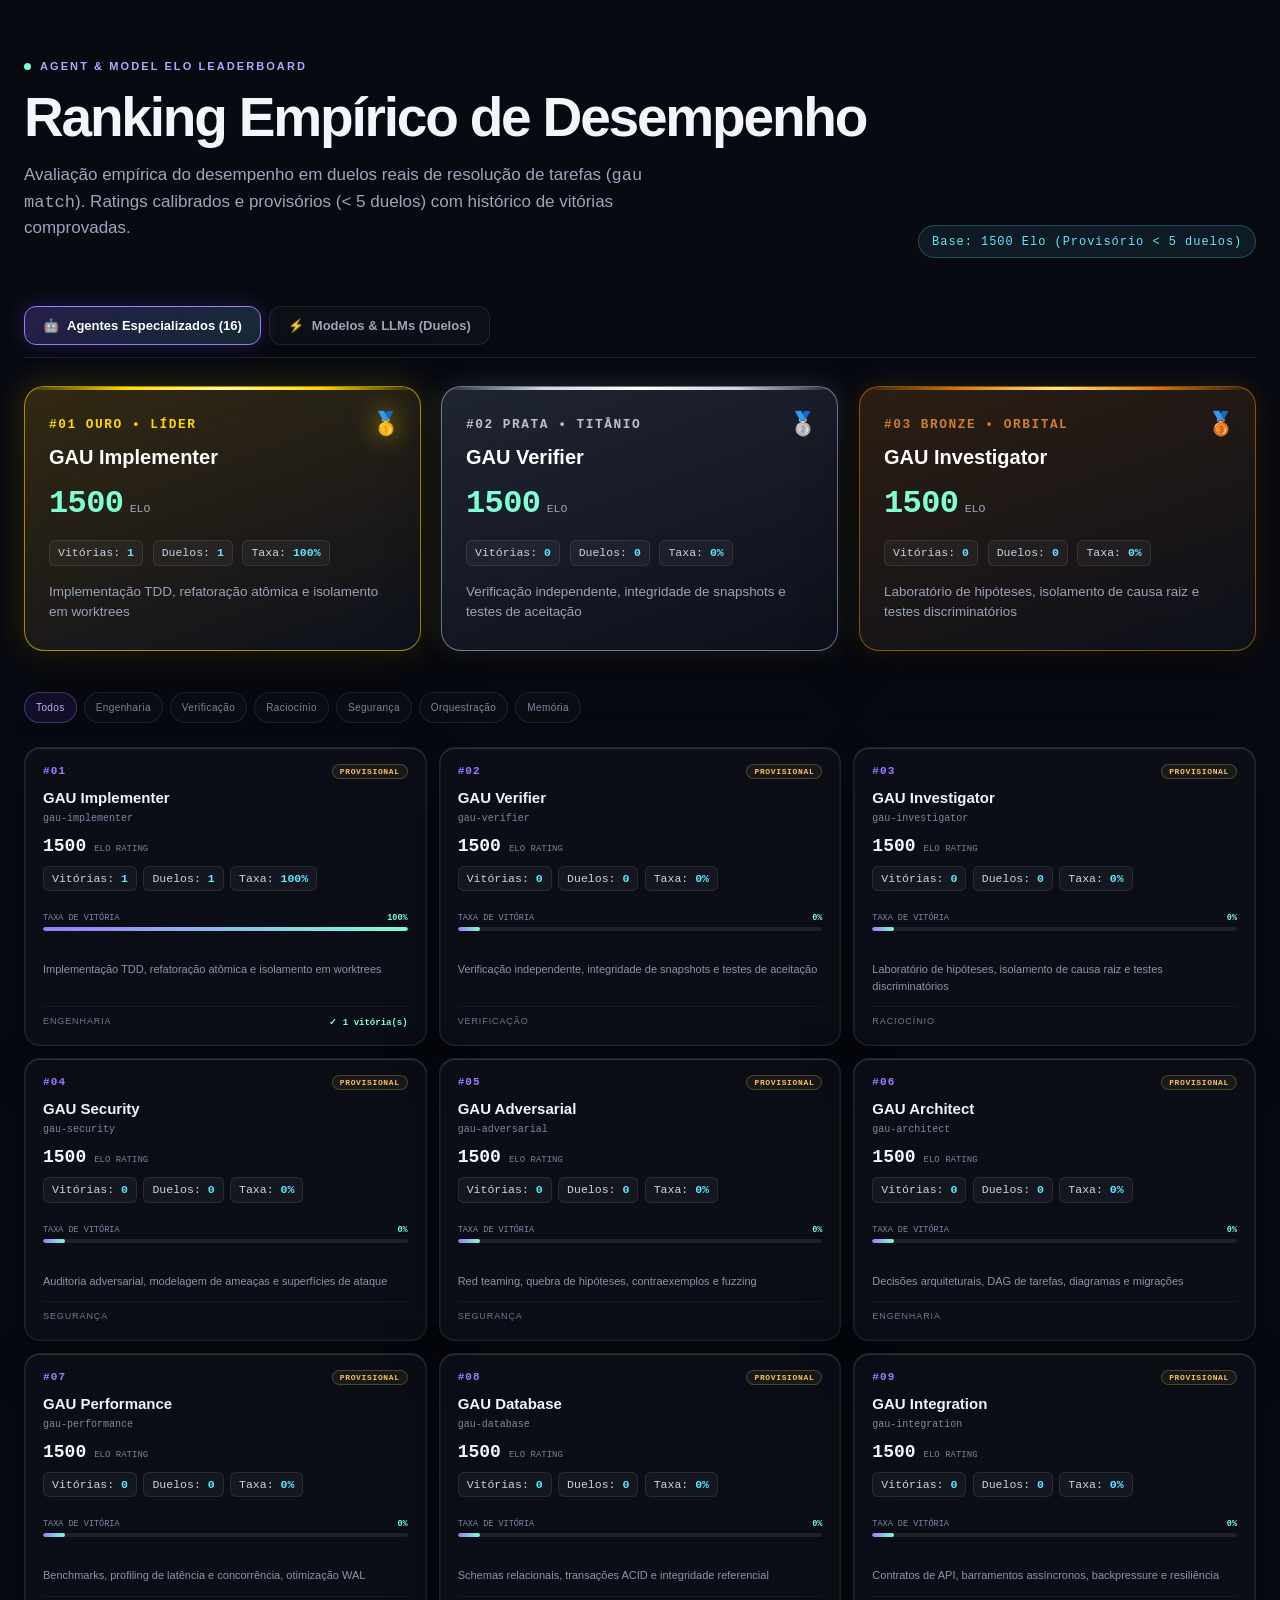
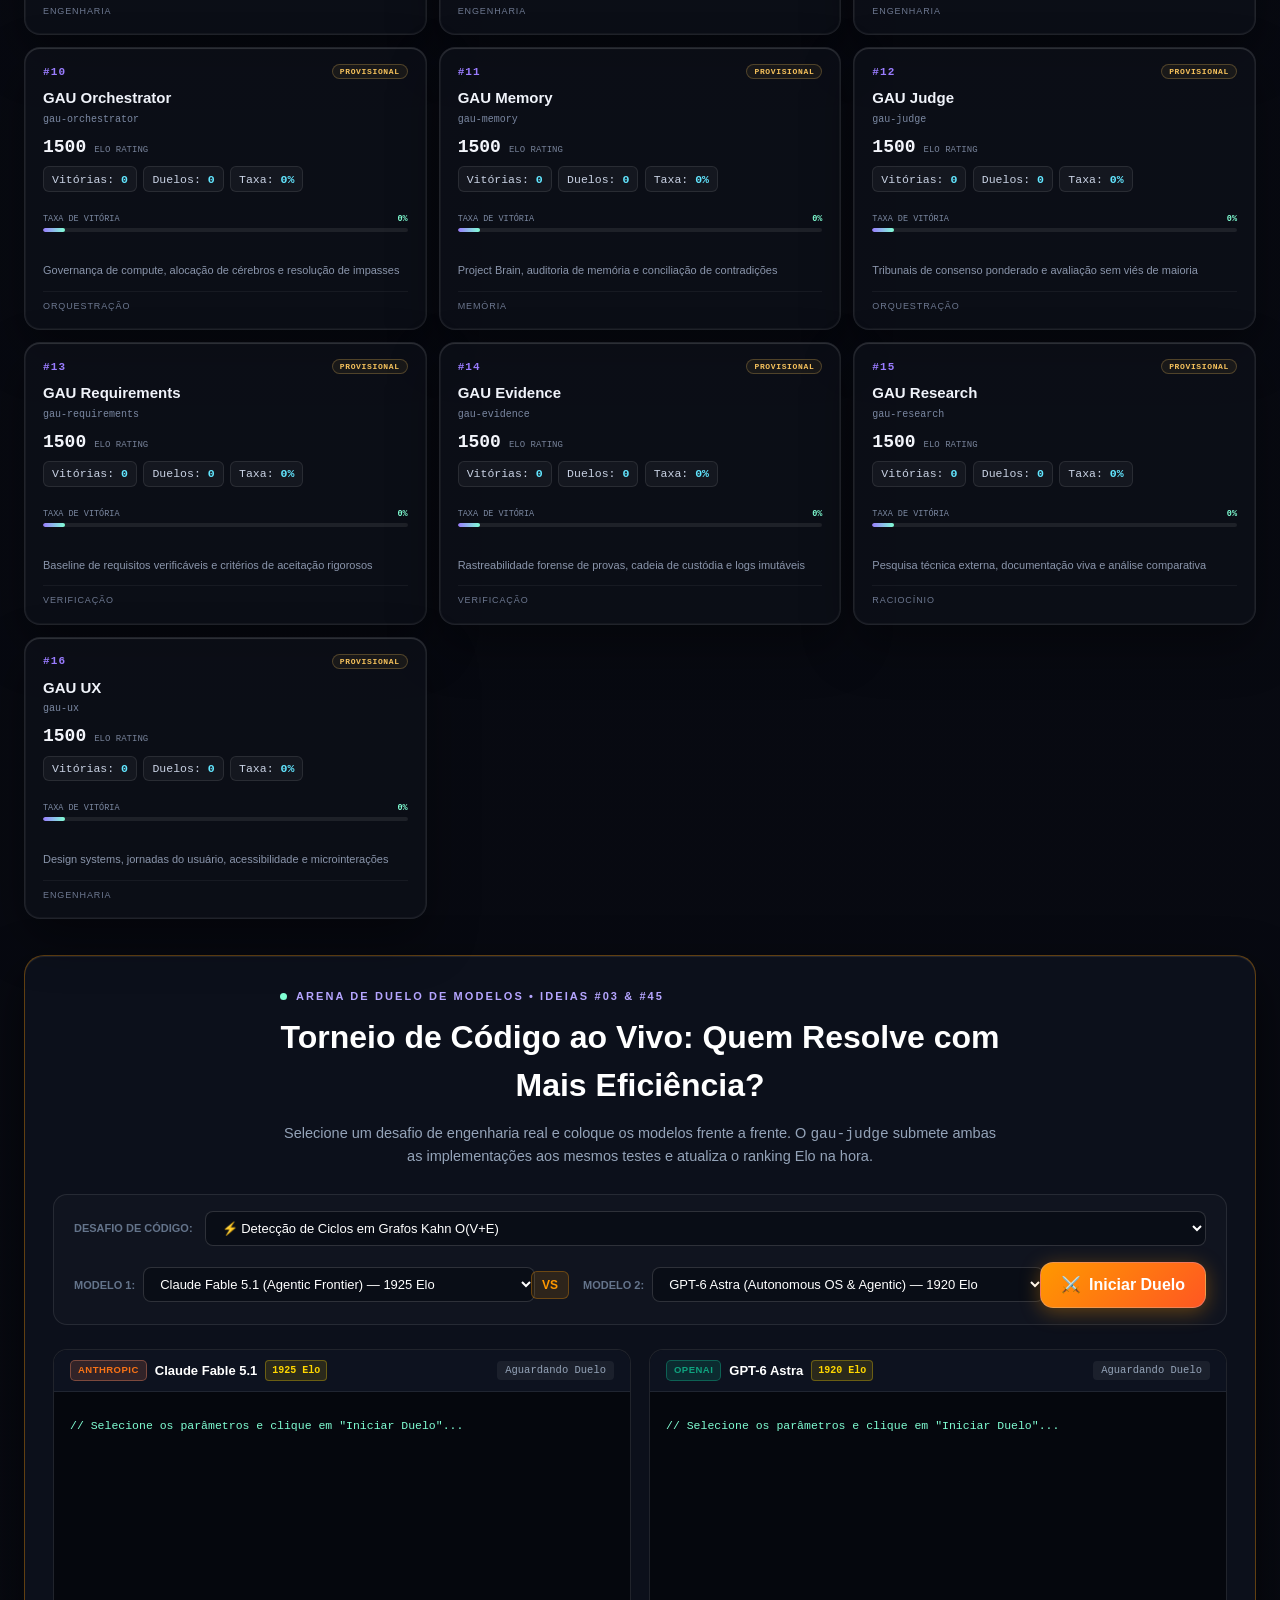
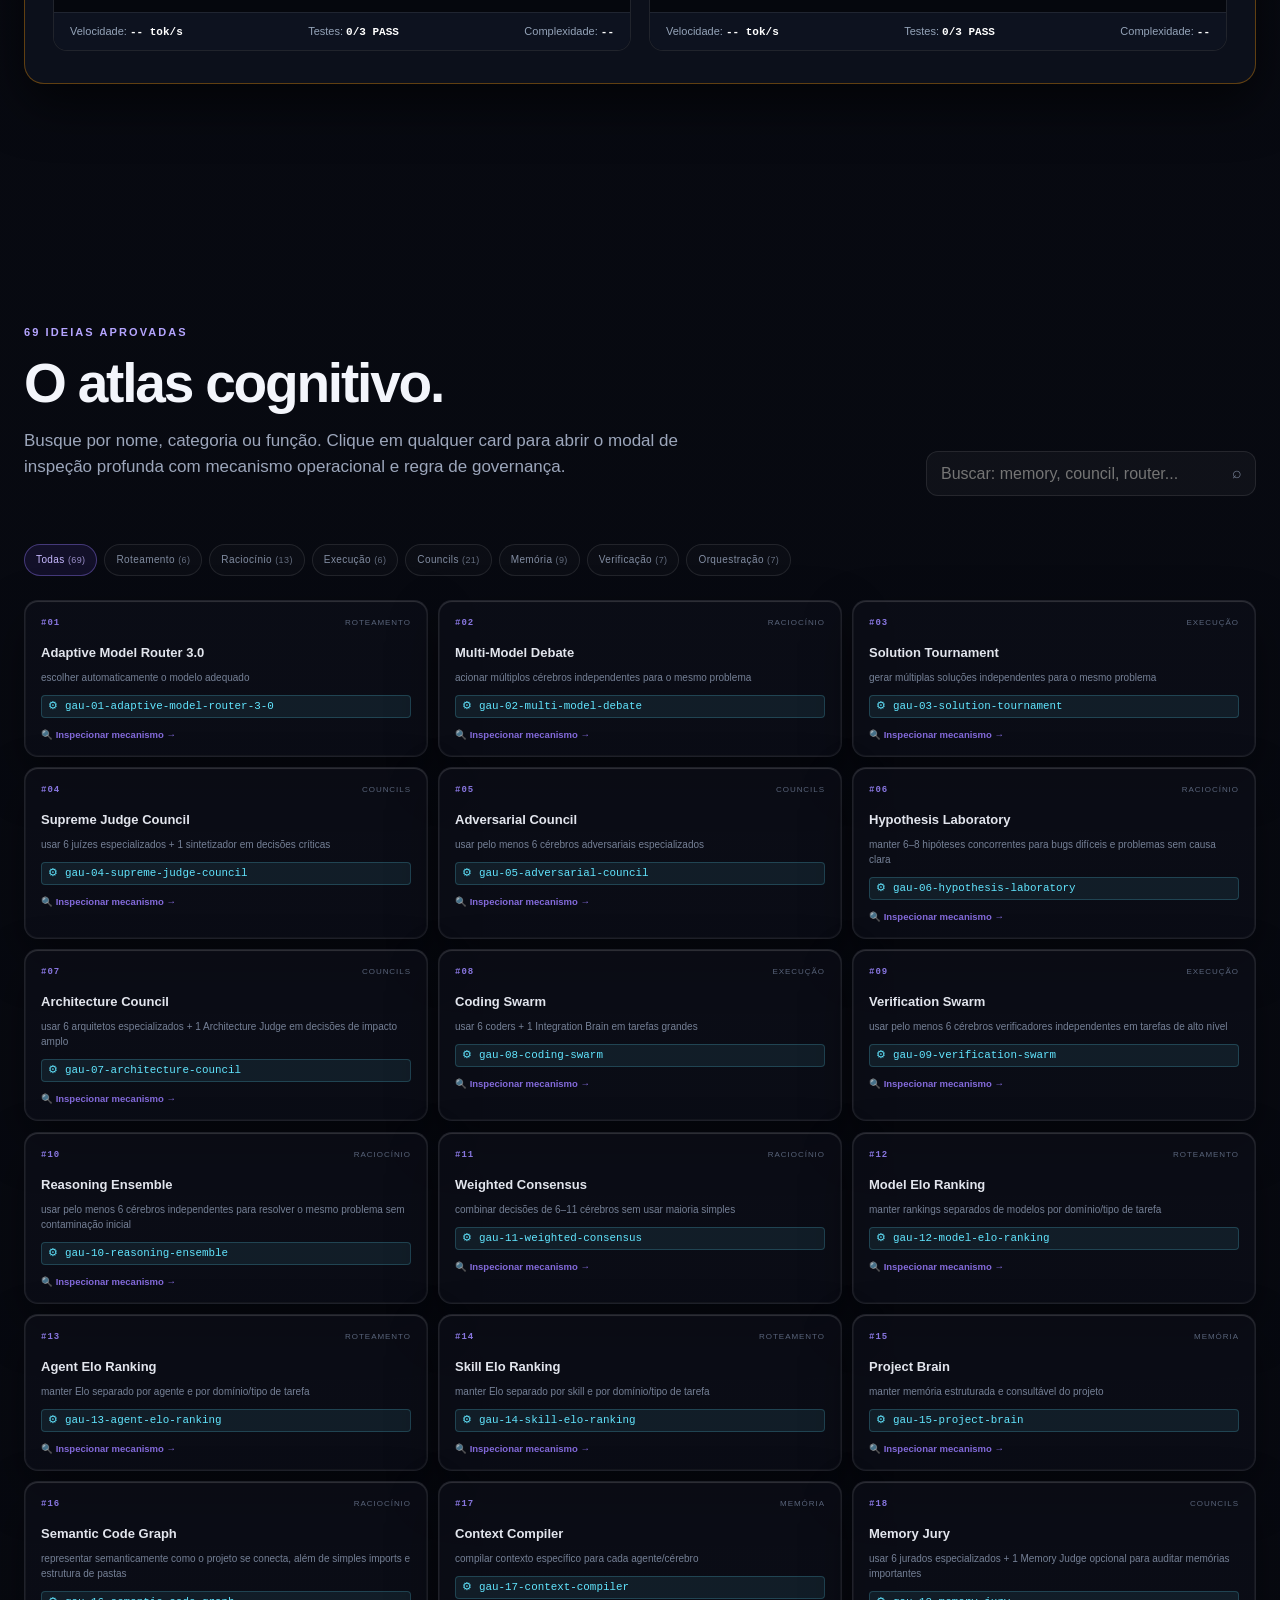
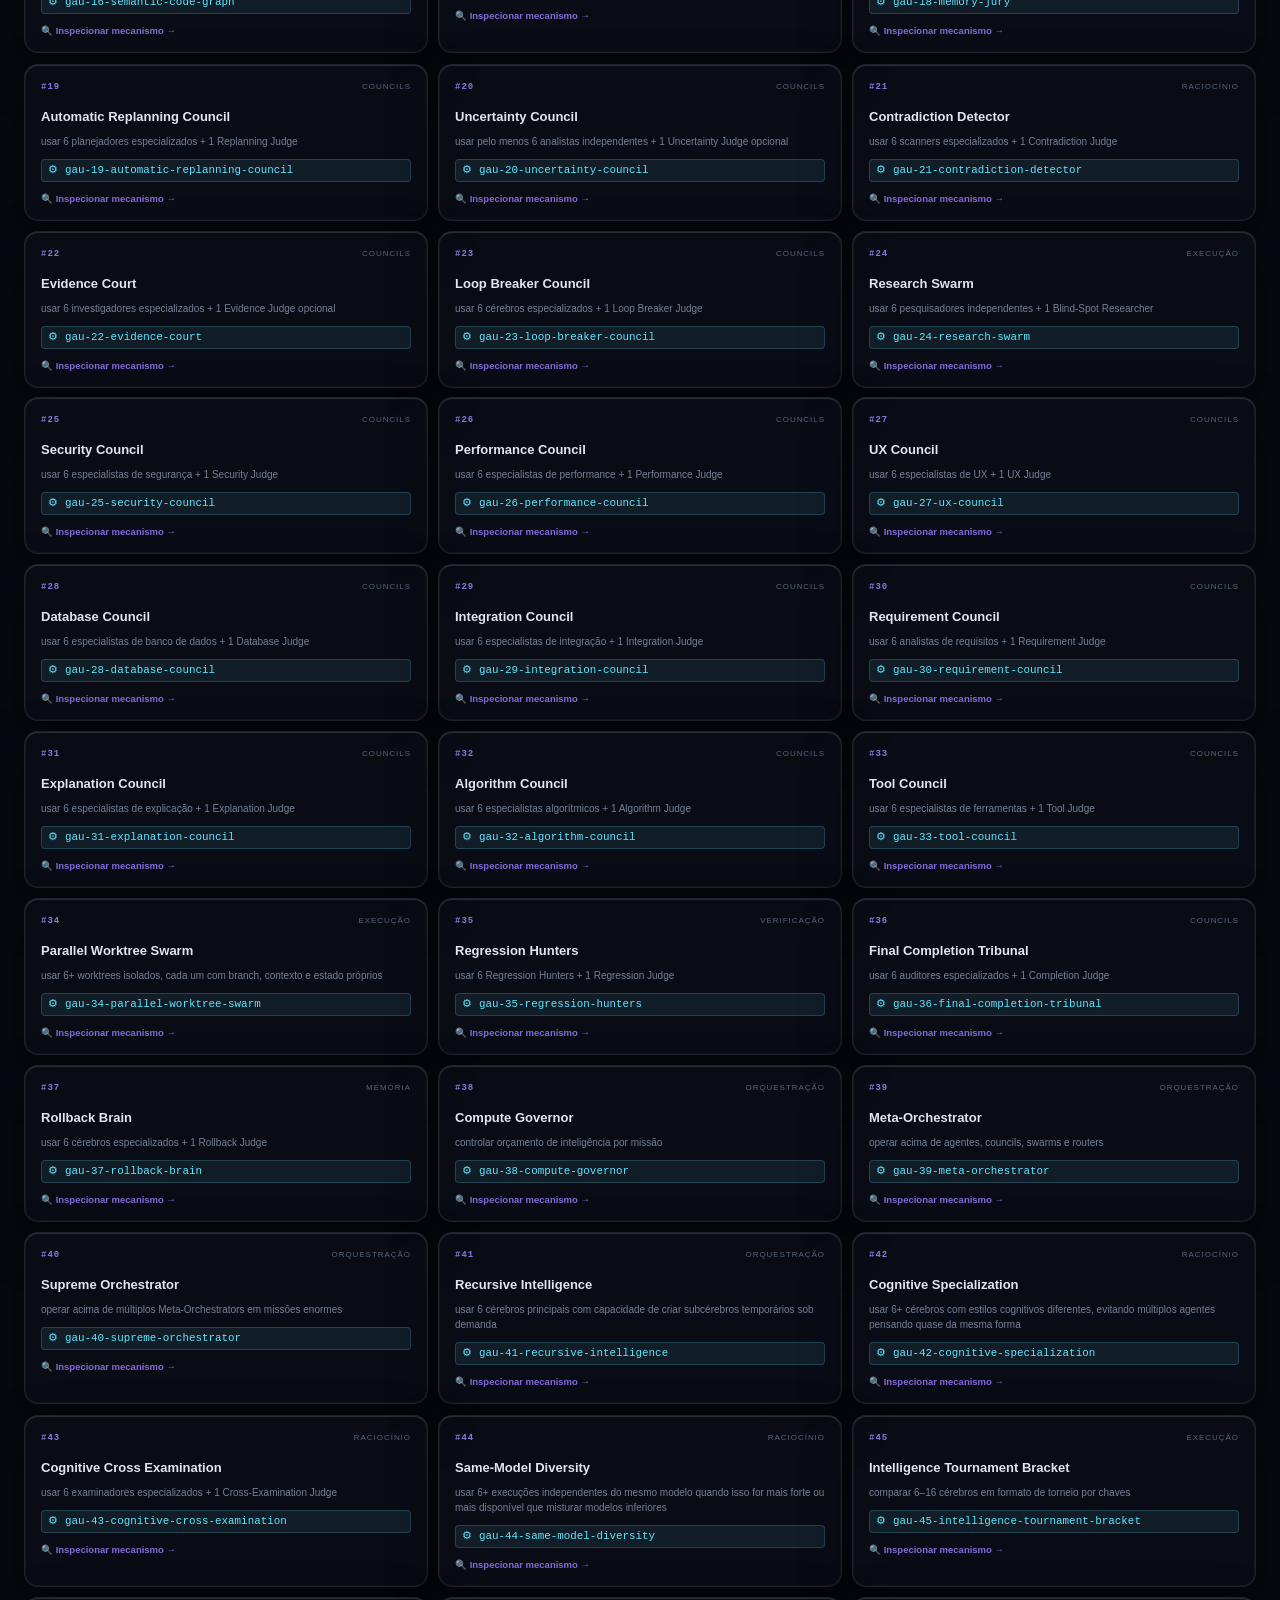
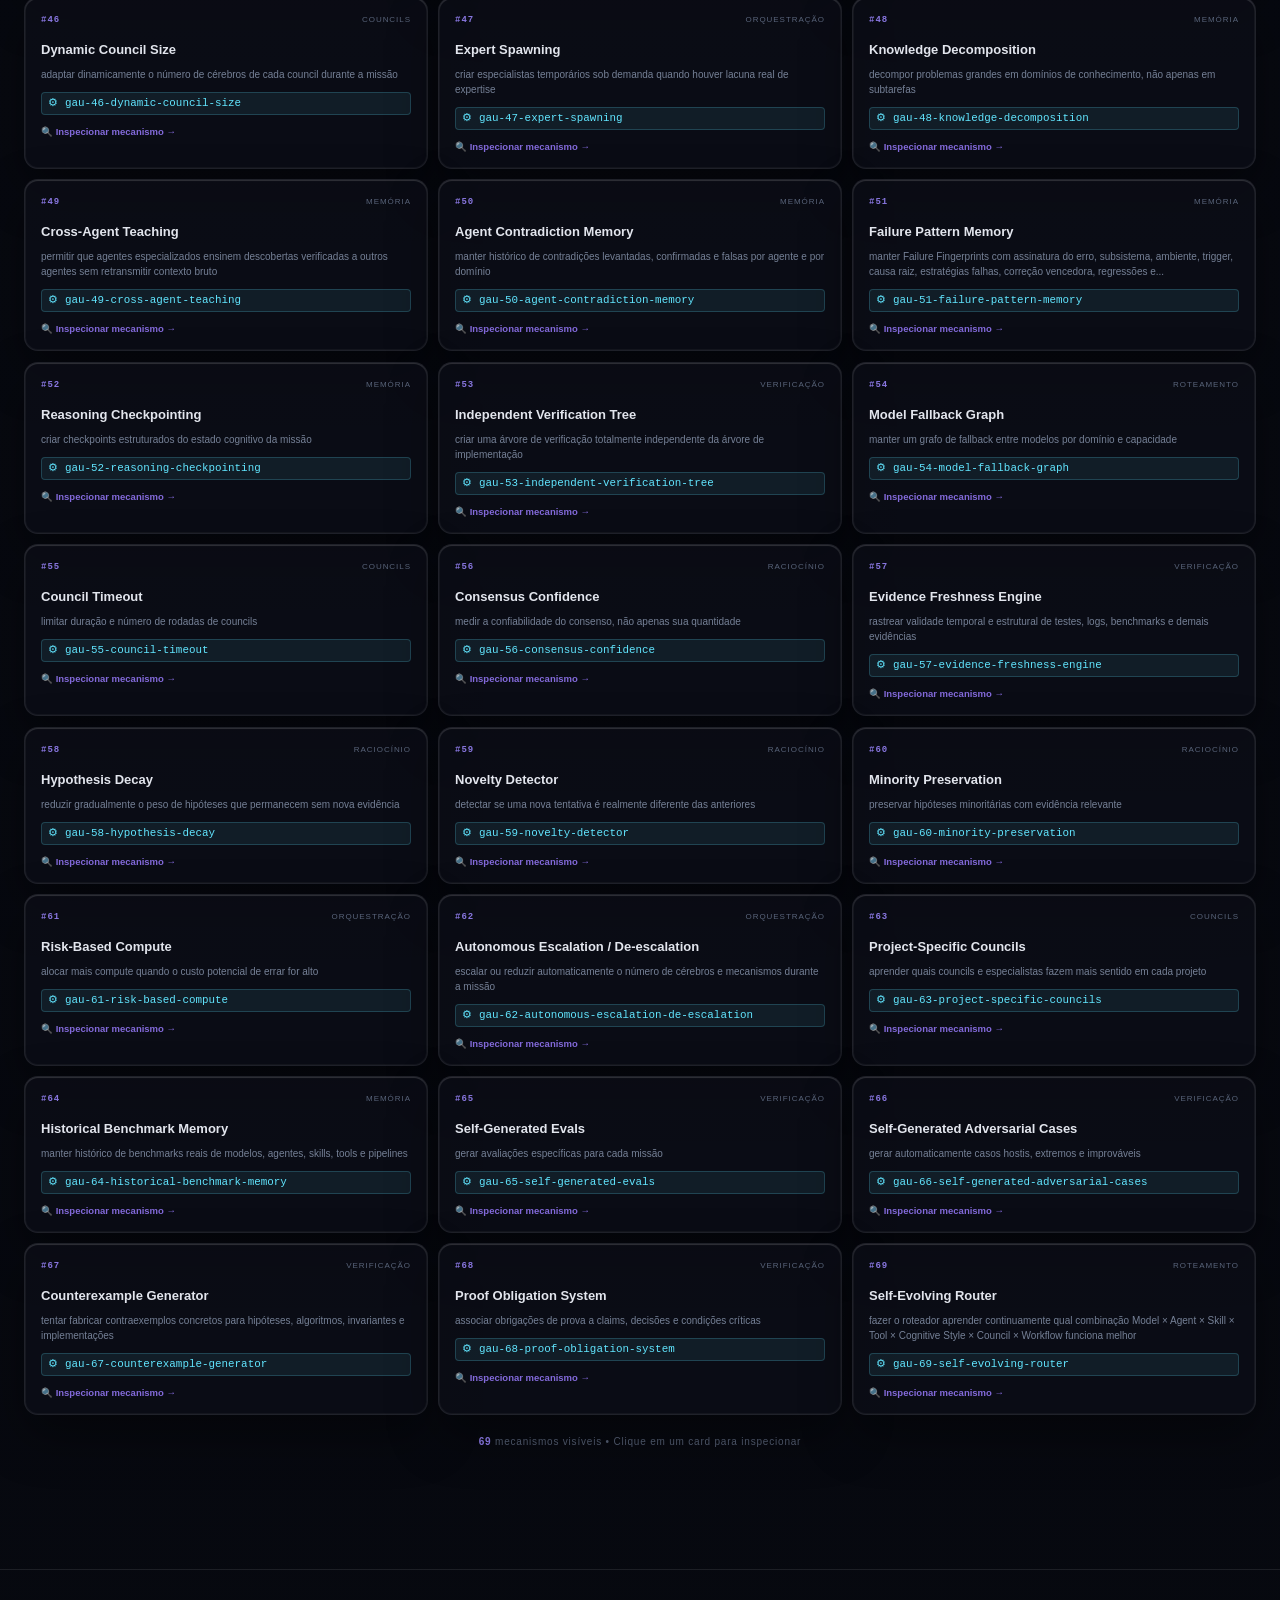
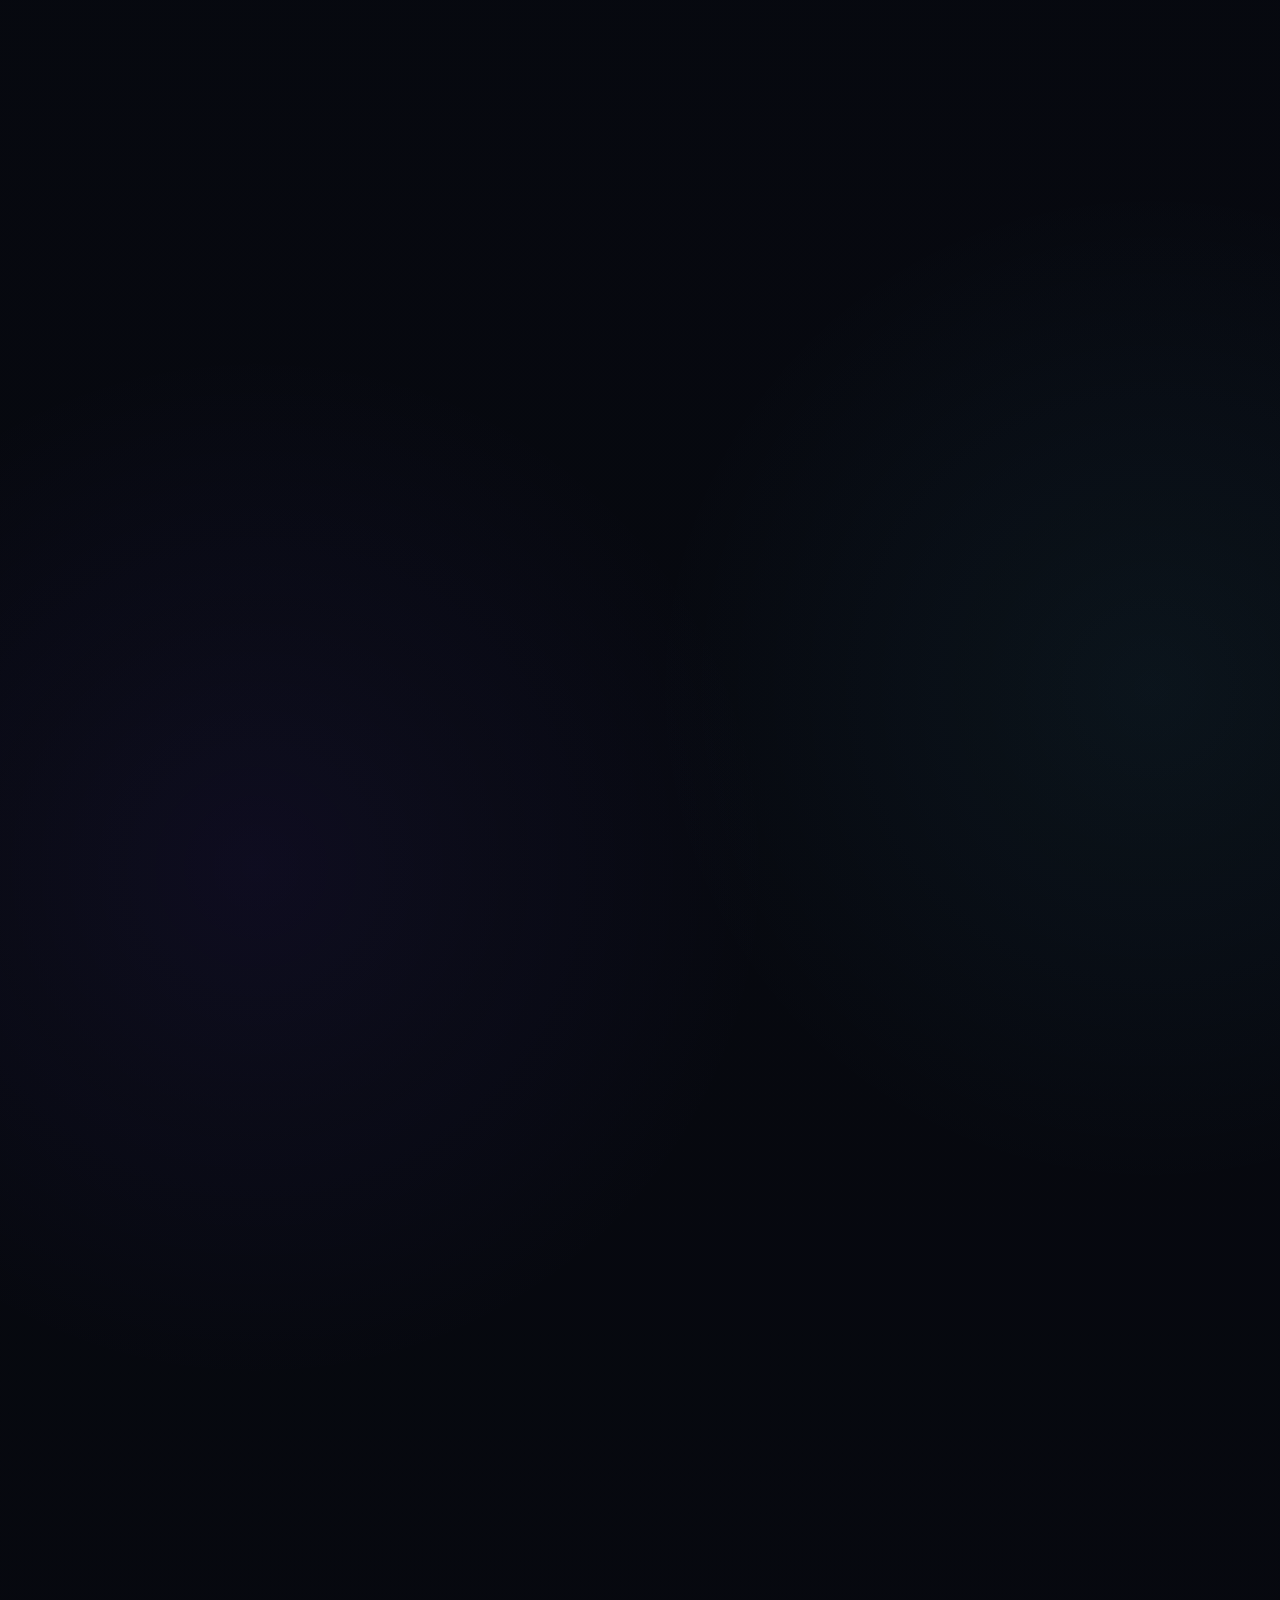
==== commit f9e43df4: "fix(ui): destacar botao do whatsapp no header com verde solido, texto visivel e pulso luminoso" ====
--- a/site/index.html
+++ b/site/index.html
@@ -35,7 +35,7 @@
   <link rel="icon" href="assets/gau-icon.png" type="image/png" />
   <link rel="icon" href="assets/favicon.svg" type="image/svg+xml" />
   <link rel="manifest" href="site.webmanifest" />
-  <link rel="stylesheet" href="styles.css?v=5.5.2" />
+  <link rel="stylesheet" href="styles.css?v=5.5.3" />
 
   <!-- Vercel Web Analytics & Speed Insights -->
   <script>
@@ -121,8 +121,9 @@
         <span class="audio-txt">Som</span>
       </button>
       <a class="whatsapp-btn-header" id="headerWhatsappBtn" href="https://whatsapp.com/channel/0029Vb97dV88vd1KJxutZh3V" target="_blank" rel="noopener noreferrer" title="Canal Oficial no WhatsApp">
-        <svg width="15" height="15" viewBox="0 0 24 24" fill="currentColor"><path d="M12.031 6.172c-3.181 0-5.767 2.586-5.768 5.766-.001 1.298.38 2.27 1.019 3.287l-.582 2.128 2.182-.573c.978.58 1.911.928 3.145.929 3.178 0 5.767-2.587 5.768-5.766.001-3.187-2.575-5.77-5.764-5.771zm3.392 8.244c-.144.405-.837.774-1.17.824-.299.045-.677.063-1.092-.069-.252-.08-.575-.187-.988-.365-1.739-.751-2.874-2.502-2.961-2.617-.087-.116-.708-.94-.708-1.793s.448-1.273.607-1.446c.159-.173.346-.217.462-.217l.332.006c.106.005.249-.04.39.298.144.347.491 1.2.534 1.287.043.087.072.188.014.304-.058.116-.087.188-.173.289l-.26.304c-.087.086-.177.18-.076.354.101.174.449.741.964 1.201.662.591 1.221.774 1.394.86s.274.072.376-.043c.101-.116.433-.506.549-.68.116-.173.231-.145.39-.087s1.011.477 1.184.564.289.13.332.202c.043.072.043.419-.101.824zm-3.423-14.416c-6.627 0-12 5.373-12 12 0 2.126.556 4.12 1.528 5.856l-1.624 5.928 6.074-1.593c1.666.91 3.567 1.42 5.586 1.42 6.627 0 12-5.373 12-12 0-6.627-5.373-12-12-12z"/></svg>
+        <svg width="17" height="17" viewBox="0 0 24 24" fill="currentColor"><path d="M12.031 6.172c-3.181 0-5.767 2.586-5.768 5.766-.001 1.298.38 2.27 1.019 3.287l-.582 2.128 2.182-.573c.978.58 1.911.928 3.145.929 3.178 0 5.767-2.587 5.768-5.766.001-3.187-2.575-5.77-5.764-5.771zm3.392 8.244c-.144.405-.837.774-1.17.824-.299.045-.677.063-1.092-.069-.252-.08-.575-.187-.988-.365-1.739-.751-2.874-2.502-2.961-2.617-.087-.116-.708-.94-.708-1.793s.448-1.273.607-1.446c.159-.173.346-.217.462-.217l.332.006c.106.005.249-.04.39.298.144.347.491 1.2.534 1.287.043.087.072.188.014.304-.058.116-.087.188-.173.289l-.26.304c-.087.086-.177.18-.076.354.101.174.449.741.964 1.201.662.591 1.221.774 1.394.86s.274.072.376-.043c.101-.116.433-.506.549-.68.116-.173.231-.145.39-.087s1.011.477 1.184.564.289.13.332.202c.043.072.043.419-.101.824zm-3.423-14.416c-6.627 0-12 5.373-12 12 0 2.126.556 4.12 1.528 5.856l-1.624 5.928 6.074-1.593c1.666.91 3.567 1.42 5.586 1.42 6.627 0 12-5.373 12-12 0-6.627-5.373-12-12-12z"/></svg>
         <span>WhatsApp</span>
+        <span class="wa-pulse-dot" aria-hidden="true"></span>
       </a>
       <a class="mini-cta" href="https://github.com/Joehott/GAU-v5" target="_blank" rel="noopener noreferrer">GitHub <span>↗</span></a>
       <button class="mobile-menu-btn" id="mobileMenuBtn" aria-label="Abrir Menu de Navegação">
@@ -1453,7 +1454,7 @@
 
   <div id="toastNotification" class="toast-notification" aria-live="polite"></div>
 
-  <script src="ideas.js?v=5.5.2"></script>
-  <script src="app.js?v=5.5.2"></script>
+  <script src="ideas.js?v=5.5.3"></script>
+  <script src="app.js?v=5.5.3"></script>
 </body>
 </html>
--- a/site/styles.css
+++ b/site/styles.css
@@ -4,9 +4,9 @@
   --violet:#9a7cff;--violet2:#6848ef;--cyan:#62e6ff;--mint:#80ffd4;--danger:#ff708a;
   --shadow:0 28px 80px rgba(0,0,0,.42);--radius:24px;--max:1320px;
 }
-*{box-sizing:border-box}html{scroll-behavior:smooth}body{margin:0;background:radial-gradient(circle at 50% -20%,#171229 0,#080a12 42%,#06080e 100%);color:var(--text);font-family:Inter,ui-sans-serif,-apple-system,BlinkMacSystemFont,"Segoe UI",sans-serif;line-height:1.5;overflow-x:hidden}body::before{content:"";position:fixed;inset:0;pointer-events:none;background:linear-gradient(rgba(255,255,255,.018) 1px,transparent 1px),linear-gradient(90deg,rgba(255,255,255,.018) 1px,transparent 1px);background-size:42px 42px;mask-image:linear-gradient(to bottom,rgba(0,0,0,.45),transparent 90%)}a{color:inherit;text-decoration:none}button,input,textarea{font:inherit}.noise{position:fixed;inset:0;opacity:.045;pointer-events:none;z-index:50;background-image:url("data:image/svg+xml,%3Csvg viewBox='0 0 180 180' xmlns='http://www.w3.org/2000/svg'%3E%3Cfilter id='n'%3E%3CfeTurbulence type='fractalNoise' baseFrequency='.9' numOctaves='4' stitchTiles='stitch'/%3E%3C/filter%3E%3Crect width='100%25' height='100%25' filter='url(%23n)' opacity='.9'/%3E%3C/svg%3E")}.aurora{position:fixed;width:560px;height:560px;border-radius:50%;filter:blur(110px);opacity:.1;pointer-events:none}.aurora-a{background:#7b4dff;top:-240px;left:-110px}.aurora-b{background:#00d8ff;top:170px;right:-300px}.section-shell{width:min(var(--max),calc(100% - 48px));margin-inline:auto}.section-block{padding:120px 0}.topbar{position:sticky;top:14px;z-index:100;width:min(1760px,calc(100% - 32px));margin:14px auto 0;padding:12px 28px;min-height:68px;display:flex;align-items:center;justify-content:space-between;gap:18px;border:1px solid rgba(255,255,255,.12);border-radius:24px;background:rgba(8,11,20,.88);backdrop-filter:blur(24px);-webkit-backdrop-filter:blur(24px);box-shadow:0 18px 55px rgba(0,0,0,.55),0 0 30px rgba(154,124,255,.08);white-space:nowrap;transition:all .3s cubic-bezier(0.16,1,0.3,1)}.brand{display:flex;align-items:center;gap:12px;font-size:16px;font-weight:800;letter-spacing:.04em;flex-shrink:0;white-space:nowrap}.brand img{filter:drop-shadow(0 0 14px rgba(154,124,255,.55));transition:transform .25s ease}.brand:hover img{transform:scale(1.08) rotate(3deg)}.brand b{color:var(--violet);font-weight:900}.nav{display:flex;align-items:center;gap:clamp(8px,1.15vw,18px);color:#b7bfd0;font-size:13.5px;font-weight:550;white-space:nowrap;flex-shrink:1}.nav a{transition:all .2s cubic-bezier(0.16,1,0.3,1);white-space:nowrap;flex-shrink:0;display:inline-flex;align-items:center;gap:6px;padding:6px 11px;border-radius:9px;color:#cbd5e1}.nav a:hover{color:#fff;background:rgba(255,255,255,.06);transform:translateY(-1px)}.nav a.nav-accent-purple{color:#c4b5fd}.nav a.nav-accent-cyan{color:#62e6ff}.nav a.nav-accent-amber{color:#ffbd2e}.nav a.nav-accent-mint{color:#80ffd4}.nav-dot{width:6px;height:6px;border-radius:50%;display:inline-block;flex-shrink:0}.nav-dot.purple{background:#a78bfa;box-shadow:0 0 8px #a78bfa}.nav-dot.cyan{background:#62e6ff;box-shadow:0 0 8px #62e6ff}.nav-dot.amber{background:#ff9800;box-shadow:0 0 8px #ff9800}.nav-dot.mint{background:#80ffd4;box-shadow:0 0 8px #80ffd4}.topbar-actions{display:flex;align-items:center;gap:10px;flex-shrink:0;white-space:nowrap}.mini-cta{font-size:12.5px;font-weight:700;padding:8px 14px;border:1px solid var(--line);border-radius:10px;background:rgba(255,255,255,.035);white-space:nowrap;flex-shrink:0;transition:all .2s ease}.mini-cta:hover{background:rgba(255,255,255,.08);border-color:rgba(255,255,255,.2);color:#fff}.mini-cta span{color:var(--cyan);margin-left:5px}.hero{min-height:790px;display:grid;grid-template-columns:1.02fr .98fr;gap:56px;align-items:center;padding-top:92px;padding-bottom:84px}.eyebrow{display:flex;align-items:center;gap:9px;color:#b5a5ff;font-size:11px;font-weight:800;letter-spacing:.19em;text-transform:uppercase}.pulse-dot{width:7px;height:7px;background:var(--mint);border-radius:50%;box-shadow:0 0 0 0 rgba(128,255,212,.5);animation:pulse 2s infinite}.hero h1,.section-heading h2,.goal-copy h2,.deploy-card h2{font-size:clamp(42px,5.3vw,72px);line-height:.99;letter-spacing:-.052em;margin:20px 0 24px;font-weight:760}.gradient-text{background:linear-gradient(100deg,#fff 5%,#c9b9ff 35%,#81e8ff 72%,#a3ffe4);-webkit-background-clip:text;background-clip:text;color:transparent}.hero-lead{font-size:18px;max-width:650px;color:#abb3c6;line-height:1.72}.hero-lead code,.goal-copy code,.deploy-card code{color:#cbbfff;font-weight:700}.hero-actions{display:flex;gap:12px;margin:34px 0}.button{border:1px solid var(--line);border-radius:13px;padding:12px 17px;color:#fff;background:rgba(255,255,255,.035);font-weight:750;cursor:pointer;display:inline-flex;align-items:center;justify-content:center;gap:8px;transition:transform .2s,border-color .2s,background .2s}.button:hover{transform:translateY(-1px);border-color:rgba(255,255,255,.22)}.button.primary{background:linear-gradient(135deg,#7b5af1,#6041df);border-color:rgba(199,185,255,.28);box-shadow:0 10px 34px rgba(104,72,239,.28)}.button.small{padding:10px 14px}.hero-proof{display:flex;flex-wrap:wrap;gap:22px;color:#7f899f;font-size:12px;margin-top:26px}.hero-proof i{font-style:normal;color:#e7eaff;font-weight:800;margin-right:5px}.hero-visual{perspective:1100px}.orbital-card{position:relative;border:1px solid rgba(255,255,255,.11);border-radius:28px;background:linear-gradient(160deg,rgba(24,28,45,.84),rgba(9,12,21,.74));backdrop-filter:blur(24px);box-shadow:var(--shadow),inset 0 1px 0 rgba(255,255,255,.06);overflow:hidden}.orbital-card::after{content:"";position:absolute;inset:auto -20% -42% 28%;height:270px;background:radial-gradient(circle,#6e50ff36,transparent 65%);pointer-events:none}.card-topline{display:flex;justify-content:space-between;padding:16px 18px;border-bottom:1px solid var(--line);font-size:10px;letter-spacing:.17em;color:#768097}.status-live{color:#adffd9}.status-live i{display:inline-block;width:6px;height:6px;border-radius:50%;background:var(--mint);margin-right:5px;box-shadow:0 0 10px var(--mint)}.brain-stage{position:relative;height:430px;display:grid;place-items:center;overflow:hidden;background:radial-gradient(circle at center,rgba(116,76,255,.10),transparent 52%)}.brain-stage::before{content:"";position:absolute;inset:0;background:linear-gradient(rgba(255,255,255,.025) 1px,transparent 1px),linear-gradient(90deg,rgba(255,255,255,.025) 1px,transparent 1px);background-size:28px 28px;mask-image:radial-gradient(circle,#000 0,transparent 70%)}.orbit{position:absolute;border:1px solid rgba(151,128,255,.19);border-radius:50%;animation:spin 22s linear infinite}.orbit-1{width:180px;height:180px}.orbit-2{width:290px;height:290px;animation-duration:30s;animation-direction:reverse}.orbit-3{width:390px;height:390px;border-color:rgba(98,230,255,.11);animation-duration:40s}.core-node{position:absolute;width:118px;height:118px;border-radius:50%;display:grid;place-items:center;align-content:center;background:radial-gradient(circle at 35% 30%,#2b2452,#101321 68%);border:1px solid rgba(181,161,255,.42);box-shadow:0 0 65px rgba(116,76,255,.22),inset 0 0 28px rgba(124,88,255,.12);z-index:3}.core-node img{width:32px;margin-bottom:2px}.core-node b{font-size:16px;letter-spacing:.14em}.core-node small{font-size:7px;color:#8f99ad;letter-spacing:.13em}.satellite{position:absolute;min-width:82px;padding:8px 10px;border:1px solid var(--line);border-radius:10px;background:rgba(12,15,25,.82);font-size:10px;color:#cbd2e0;box-shadow:0 8px 18px rgba(0,0,0,.22);z-index:2}.satellite span{display:block;color:#8d77ff;font-weight:800;font-size:8px;letter-spacing:.1em}.s1{left:9%;top:20%}.s2{right:12%;top:17%}.s3{right:5%;top:49%}.s4{right:17%;bottom:12%}.s5{left:11%;bottom:14%}.s6{left:4%;top:48%}.signal-row{display:grid;grid-template-columns:repeat(3,1fr);border-top:1px solid var(--line)}.signal-row>div{padding:15px 18px}.signal-row>div+div{border-left:1px solid var(--line)}.signal-row small{display:block;font-size:8px;letter-spacing:.14em;color:#687389}.signal-row strong{font-size:12px;color:#dbe0eb}.metrics-strip{width:min(1260px,calc(100% - 28px));margin:auto;display:grid;grid-template-columns:repeat(5,1fr);border-block:1px solid var(--line);background:rgba(255,255,255,.012)}.metrics-strip>div{padding:25px 18px;text-align:center}.metrics-strip>div+div{border-left:1px solid var(--line)}.metrics-strip strong{display:block;font-size:24px;letter-spacing:-.03em;color:#eceeff}.metrics-strip span{font-size:10px;text-transform:uppercase;letter-spacing:.12em;color:#687287}.section-heading{max-width:760px;margin-bottom:48px}.section-heading h2,.goal-copy h2,.deploy-card h2{font-size:clamp(36px,4.3vw,58px);margin:15px 0 18px}.section-heading p,.goal-copy>p,.deploy-card>div>p{font-size:17px;color:#9ca6bb;max-width:680px}.layer-grid{display:grid;grid-template-columns:repeat(3,1fr);gap:14px}.layer-card{position:relative;min-height:280px;padding:24px;border:1px solid var(--line);border-radius:20px;background:linear-gradient(160deg,rgba(21,25,39,.58),rgba(11,14,23,.64));overflow:hidden;transition:.25s}.layer-card:hover{transform:translateY(-3px);border-color:rgba(147,122,255,.30);box-shadow:0 20px 50px rgba(0,0,0,.2)}.layer-card::before{content:"";position:absolute;inset:-70px auto auto -80px;width:180px;height:180px;background:radial-gradient(circle,rgba(115,79,255,.13),transparent 70%)}.layer-num{position:absolute;top:20px;right:21px;color:#505a6e;font-size:10px;font-weight:800;letter-spacing:.14em}.layer-icon{width:42px;height:42px;border:1px solid rgba(161,137,255,.22);border-radius:12px;display:grid;place-items:center;background:rgba(114,76,255,.075);color:#b9a8ff;font-size:20px;margin-bottom:43px}.layer-card h3{font-size:20px;margin:0 0 9px}.layer-card p{font-size:13px;color:#8e98ad;line-height:1.65}.tag{position:absolute;bottom:20px;left:24px;font-size:9px;text-transform:uppercase;letter-spacing:.13em;color:#6b7690}.lab-wrap{border-block:1px solid var(--line);background:linear-gradient(180deg,rgba(122,84,255,.045),rgba(6,8,14,0) 45%,rgba(98,230,255,.025))}.lab-console{border:1px solid rgba(255,255,255,.11);border-radius:22px;background:#090c14;box-shadow:var(--shadow);overflow:hidden}.console-head{height:44px;display:flex;align-items:center;gap:14px;padding:0 16px;border-bottom:1px solid var(--line);font:10px ui-monospace,SFMono-Regular,Menlo,monospace;color:#6f7a91;letter-spacing:.09em}.traffic{display:flex;gap:6px}.traffic i{width:7px;height:7px;border-radius:50%;background:#353c4a}.traffic i:nth-child(1){background:#ff6980}.traffic i:nth-child(2){background:#f6c25c}.traffic i:nth-child(3){background:#61d69c}.console-build{margin-left:auto;color:#6758a6}.console-grid{display:grid;grid-template-columns:.82fr 1.18fr;min-height:540px}.mission-panel{padding:24px;border-right:1px solid var(--line)}.mission-panel label{display:block;margin-bottom:9px;color:#707b91;font:9px ui-monospace,SFMono-Regular,Menlo,monospace;letter-spacing:.16em}.mission-panel textarea{width:100%;resize:vertical;min-height:88px;background:#0d111c;border:1px solid var(--line);border-radius:12px;padding:13px;color:#dde2ec;outline:none;font-size:13px;line-height:1.55}.mission-panel textarea:focus{border-color:rgba(149,122,255,.46);box-shadow:0 0 0 3px rgba(125,85,255,.08)}.mission-actions{display:flex;gap:9px;margin-top:12px}.mission-actions .button{font-size:12px}.mission-stats{display:grid;grid-template-columns:repeat(2,1fr);gap:8px;margin:22px 0}.mission-stats>div{padding:13px;border:1px solid var(--line);border-radius:11px;background:rgba(255,255,255,.018)}.mission-stats small,.memory-vault small{display:block;font:8px ui-monospace,SFMono-Regular,Menlo,monospace;color:#657086;letter-spacing:.13em}.mission-stats strong{font:700 14px ui-monospace,SFMono-Regular,Menlo,monospace;color:#d9dded}.memory-vault{border:1px solid rgba(111,234,255,.12);border-radius:14px;background:linear-gradient(160deg,rgba(34,68,77,.09),rgba(12,15,24,.4));overflow:hidden}.vault-head,.memory-line{display:flex;align-items:center;justify-content:space-between;padding:10px 12px}.vault-head{border-bottom:1px solid var(--line);font:9px ui-monospace,SFMono-Regular,Menlo,monospace;color:#79dff4;letter-spacing:.11em}.vault-head span:last-child{color:#667286}.memory-line{font:10px ui-monospace,SFMono-Regular,Menlo,monospace;color:#6f7a8e}.memory-line+.memory-line{border-top:1px solid rgba(255,255,255,.045)}.memory-line b{font-weight:500}.memory-line span{color:#cbd3df}.timeline-panel{padding:24px;overflow:hidden}.timeline-title{display:flex;justify-content:space-between;font:9px ui-monospace,SFMono-Regular,Menlo,monospace;letter-spacing:.14em;color:#6c778c;border-bottom:1px solid var(--line);padding-bottom:13px}.timeline-title span:last-child{color:#8069dc}.timeline{padding:18px 0}.timeline-empty{color:#4f596d;font:11px ui-monospace,SFMono-Regular,Menlo,monospace;padding:34px 8px}.timeline-step{position:relative;display:grid;grid-template-columns:28px 1fr auto;gap:12px;align-items:start;padding:9px 0;opacity:0;transform:translateY(6px);animation:stepIn .34s forwards}.timeline-step:not(:last-child)::after{content:"";position:absolute;left:13px;top:34px;bottom:-10px;width:1px;background:linear-gradient(var(--violet2),rgba(255,255,255,.05))}.timeline-badge{width:27px;height:27px;border-radius:8px;display:grid;place-items:center;border:1px solid rgba(151,126,255,.25);background:#131727;color:#a895ff;font:9px ui-monospace,SFMono-Regular,Menlo,monospace;z-index:2}.timeline-body b{display:block;font:600 11px ui-monospace,SFMono-Regular,Menlo,monospace;color:#dbe0e9}.timeline-body span{display:block;margin-top:3px;font:9px ui-monospace,SFMono-Regular,Menlo,monospace;color:#667187}.timeline-state{font:8px ui-monospace,SFMono-Regular,Menlo,monospace;color:#78e8bc;border:1px solid rgba(120,232,188,.15);border-radius:999px;padding:4px 7px;background:rgba(120,232,188,.04)}.split-heading{max-width:none;display:flex;justify-content:space-between;align-items:end;gap:30px}.idea-search-wrap{position:relative;min-width:330px}.idea-search-wrap input{width:100%;height:45px;background:rgba(255,255,255,.035);border:1px solid var(--line);border-radius:12px;padding:0 42px 0 14px;color:#eef0f6;outline:none}.idea-search-wrap input:focus{border-color:rgba(157,132,255,.42)}.idea-search-wrap span{position:absolute;right:14px;top:10px;color:#727c90}.filter-row{display:flex;gap:7px;flex-wrap:wrap;margin:0 0 24px}.filter-btn{border:1px solid var(--line);border-radius:999px;padding:7px 11px;background:rgba(255,255,255,.02);color:#818ca1;font-size:10px;letter-spacing:.04em;cursor:pointer}.filter-btn.active{border-color:rgba(153,125,255,.38);background:rgba(122,84,255,.10);color:#c7b9ff}.ideas-grid{display:grid;grid-template-columns:repeat(3,1fr);gap:10px}.idea-card{padding:16px 16px 14px;border:1px solid var(--line);border-radius:14px;background:rgba(14,17,27,.58);min-height:150px;display:flex;flex-direction:column;transition:.2s}.idea-card:hover{border-color:rgba(137,115,229,.29);background:rgba(19,22,35,.72);transform:translateY(-2px)}.idea-top{display:flex;justify-content:space-between;gap:12px;align-items:center}.idea-id{font:700 9px ui-monospace,SFMono-Regular,Menlo,monospace;color:#8876df;letter-spacing:.11em}.idea-cat{font-size:8px;text-transform:uppercase;letter-spacing:.12em;color:#59647a}.idea-card h3{font-size:13px;margin:14px 0 7px;color:#e2e5ed}.idea-card p{font-size:10px;color:#758096;line-height:1.55;margin:0}.ideas-footer{text-align:center;color:#566075;font-size:10px;letter-spacing:.08em;margin-top:18px}.ideas-footer span{color:#9582f6;font-weight:800}.goal-section{padding:118px 0;border-block:1px solid var(--line);background:radial-gradient(circle at 90% 40%,rgba(82,213,255,.055),transparent 32%),radial-gradient(circle at 20% 50%,rgba(111,72,255,.07),transparent 38%)}.goal-grid{display:grid;grid-template-columns:1fr .85fr;gap:85px;align-items:center}.goal-copy h2{max-width:650px}.principles{margin-top:38px;border-top:1px solid var(--line)}.principles>div{display:grid;grid-template-columns:38px 1fr;gap:12px;padding:17px 0;border-bottom:1px solid var(--line)}.principles span{font:700 9px ui-monospace,SFMono-Regular,Menlo,monospace;color:#806bdb}.principles p{margin:0;font-size:12px;color:#7f899e}.principles b{color:#dce1ea}.pipeline{padding:20px;border:1px solid var(--line);border-radius:22px;background:rgba(10,13,22,.62);box-shadow:var(--shadow)}.pipe-node{position:relative;padding:13px 15px;border:1px solid var(--line);border-radius:12px;background:linear-gradient(120deg,rgba(255,255,255,.03),rgba(255,255,255,.012))}.pipe-node.active{border-color:rgba(157,128,255,.31);box-shadow:inset 3px 0 0 #7b5af1}.pipe-node.success{border-color:rgba(128,255,212,.18);box-shadow:inset 3px 0 0 #67dbae}.pipe-node small{display:block;color:#6d7890;font:8px ui-monospace,SFMono-Regular,Menlo,monospace;letter-spacing:.14em}.pipe-node strong{display:block;font-size:12px;margin:2px 0}.pipe-node span{font-size:9px;color:#687389}.pipe-line{display:block;width:1px;height:18px;margin:0 auto;background:linear-gradient(#6b53d3,#263044)}.deploy-card{display:grid;grid-template-columns:1fr .9fr;gap:46px;align-items:center;padding:38px;border:1px solid rgba(156,131,255,.20);border-radius:25px;background:linear-gradient(140deg,rgba(42,31,78,.26),rgba(12,15,24,.72) 48%,rgba(27,53,60,.18));box-shadow:var(--shadow)}.codebox{border:1px solid var(--line);border-radius:14px;background:#080b12;overflow:hidden}.codebox-top{height:37px;padding:0 12px;display:flex;align-items:center;justify-content:space-between;border-bottom:1px solid var(--line);font:9px ui-monospace,SFMono-Regular,Menlo,monospace;color:#6e7990}.copy-btn{border:0;background:transparent;color:#9e8bf4;font:inherit;cursor:pointer}.codebox>code{display:block;padding:17px;overflow:auto;white-space:nowrap;color:#d8dcef;font:11px ui-monospace,SFMono-Regular,Menlo,monospace}.deploy-notice{grid-column:1/-1;display:flex;gap:10px;padding-top:20px;border-top:1px solid var(--line);color:#748097;font-size:11px}.deploy-notice span{color:#a692ff}.deploy-notice p{margin:0}.footer{display:flex;align-items:center;justify-content:space-between;gap:20px;padding:38px 0 52px;color:#576175;font-size:10px}.footer-brand{color:#cbd1dc}.footer a{color:#8474cc}.sr-only{position:absolute;width:1px;height:1px;padding:0;margin:-1px;overflow:hidden;clip:rect(0,0,0,0);white-space:nowrap;border:0}.reveal{opacity:0;transform:translateY(16px);transition:opacity .7s ease,transform .7s ease}.reveal.visible{opacity:1;transform:none}.delay-1{transition-delay:.08s}.delay-2{transition-delay:.15s}
+*{box-sizing:border-box}html{scroll-behavior:smooth}body{margin:0;background:radial-gradient(circle at 50% -20%,#171229 0,#080a12 42%,#06080e 100%);color:var(--text);font-family:Inter,ui-sans-serif,-apple-system,BlinkMacSystemFont,"Segoe UI",sans-serif;line-height:1.5;overflow-x:hidden}body::before{content:"";position:fixed;inset:0;pointer-events:none;background:linear-gradient(rgba(255,255,255,.018) 1px,transparent 1px),linear-gradient(90deg,rgba(255,255,255,.018) 1px,transparent 1px);background-size:42px 42px;mask-image:linear-gradient(to bottom,rgba(0,0,0,.45),transparent 90%)}a{color:inherit;text-decoration:none}button,input,textarea{font:inherit}.noise{position:fixed;inset:0;opacity:.045;pointer-events:none;z-index:50;background-image:url("data:image/svg+xml,%3Csvg viewBox='0 0 180 180' xmlns='http://www.w3.org/2000/svg'%3E%3Cfilter id='n'%3E%3CfeTurbulence type='fractalNoise' baseFrequency='.9' numOctaves='4' stitchTiles='stitch'/%3E%3C/filter%3E%3Crect width='100%25' height='100%25' filter='url(%23n)' opacity='.9'/%3E%3C/svg%3E")}.aurora{position:fixed;width:560px;height:560px;border-radius:50%;filter:blur(110px);opacity:.1;pointer-events:none}.aurora-a{background:#7b4dff;top:-240px;left:-110px}.aurora-b{background:#00d8ff;top:170px;right:-300px}.section-shell{width:min(var(--max),calc(100% - 48px));margin-inline:auto}.section-block{padding:120px 0}.topbar{position:sticky;top:14px;z-index:100;width:min(1760px,calc(100% - 32px));margin:14px auto 0;padding:12px 28px;min-height:68px;display:flex;align-items:center;justify-content:space-between;gap:18px;border:1px solid rgba(255,255,255,.12);border-radius:24px;background:rgba(8,11,20,.88);backdrop-filter:blur(24px);-webkit-backdrop-filter:blur(24px);box-shadow:0 18px 55px rgba(0,0,0,.55),0 0 30px rgba(154,124,255,.08);white-space:nowrap;transition:all .3s cubic-bezier(0.16,1,0.3,1)}.brand{display:flex;align-items:center;gap:12px;font-size:16px;font-weight:800;letter-spacing:.04em;flex-shrink:0;white-space:nowrap}.brand img{filter:drop-shadow(0 0 14px rgba(154,124,255,.55));transition:transform .25s ease}.brand:hover img{transform:scale(1.08) rotate(3deg)}.brand b{color:var(--violet);font-weight:900}.nav{display:flex;align-items:center;gap:clamp(6px,0.85vw,14px);color:#b7bfd0;font-size:13px;font-weight:550;white-space:nowrap;flex:1;min-width:0;overflow-x:auto;scrollbar-width:none;-ms-overflow-style:none}.nav::-webkit-scrollbar{display:none}.nav a{transition:all .2s cubic-bezier(0.16,1,0.3,1);white-space:nowrap;flex-shrink:0;display:inline-flex;align-items:center;gap:6px;padding:6px 11px;border-radius:9px;color:#cbd5e1}.nav a:hover{color:#fff;background:rgba(255,255,255,.06);transform:translateY(-1px)}.nav a.nav-accent-purple{color:#c4b5fd}.nav a.nav-accent-cyan{color:#62e6ff}.nav a.nav-accent-amber{color:#ffbd2e}.nav a.nav-accent-mint{color:#80ffd4}.nav-dot{width:6px;height:6px;border-radius:50%;display:inline-block;flex-shrink:0}.nav-dot.purple{background:#a78bfa;box-shadow:0 0 8px #a78bfa}.nav-dot.cyan{background:#62e6ff;box-shadow:0 0 8px #62e6ff}.nav-dot.amber{background:#ff9800;box-shadow:0 0 8px #ff9800}.nav-dot.mint{background:#80ffd4;box-shadow:0 0 8px #80ffd4}.topbar-actions{display:flex;align-items:center;gap:10px;flex-shrink:0;white-space:nowrap}.mini-cta{font-size:12.5px;font-weight:700;padding:8px 14px;border:1px solid var(--line);border-radius:10px;background:rgba(255,255,255,.035);white-space:nowrap;flex-shrink:0;transition:all .2s ease}.mini-cta:hover{background:rgba(255,255,255,.08);border-color:rgba(255,255,255,.2);color:#fff}.mini-cta span{color:var(--cyan);margin-left:5px}.hero{min-height:790px;display:grid;grid-template-columns:1.02fr .98fr;gap:56px;align-items:center;padding-top:92px;padding-bottom:84px}.eyebrow{display:flex;align-items:center;gap:9px;color:#b5a5ff;font-size:11px;font-weight:800;letter-spacing:.19em;text-transform:uppercase}.pulse-dot{width:7px;height:7px;background:var(--mint);border-radius:50%;box-shadow:0 0 0 0 rgba(128,255,212,.5);animation:pulse 2s infinite}.hero h1,.section-heading h2,.goal-copy h2,.deploy-card h2{font-size:clamp(42px,5.3vw,72px);line-height:.99;letter-spacing:-.052em;margin:20px 0 24px;font-weight:760}.gradient-text{background:linear-gradient(100deg,#fff 5%,#c9b9ff 35%,#81e8ff 72%,#a3ffe4);-webkit-background-clip:text;background-clip:text;color:transparent}.hero-lead{font-size:18px;max-width:650px;color:#abb3c6;line-height:1.72}.hero-lead code,.goal-copy code,.deploy-card code{color:#cbbfff;font-weight:700}.hero-actions{display:flex;gap:12px;margin:34px 0}.button{border:1px solid var(--line);border-radius:13px;padding:12px 17px;color:#fff;background:rgba(255,255,255,.035);font-weight:750;cursor:pointer;display:inline-flex;align-items:center;justify-content:center;gap:8px;transition:transform .2s,border-color .2s,background .2s}.button:hover{transform:translateY(-1px);border-color:rgba(255,255,255,.22)}.button.primary{background:linear-gradient(135deg,#7b5af1,#6041df);border-color:rgba(199,185,255,.28);box-shadow:0 10px 34px rgba(104,72,239,.28)}.button.small{padding:10px 14px}.hero-proof{display:flex;flex-wrap:wrap;gap:22px;color:#7f899f;font-size:12px;margin-top:26px}.hero-proof i{font-style:normal;color:#e7eaff;font-weight:800;margin-right:5px}.hero-visual{perspective:1100px}.orbital-card{position:relative;border:1px solid rgba(255,255,255,.11);border-radius:28px;background:linear-gradient(160deg,rgba(24,28,45,.84),rgba(9,12,21,.74));backdrop-filter:blur(24px);box-shadow:var(--shadow),inset 0 1px 0 rgba(255,255,255,.06);overflow:hidden}.orbital-card::after{content:"";position:absolute;inset:auto -20% -42% 28%;height:270px;background:radial-gradient(circle,#6e50ff36,transparent 65%);pointer-events:none}.card-topline{display:flex;justify-content:space-between;padding:16px 18px;border-bottom:1px solid var(--line);font-size:10px;letter-spacing:.17em;color:#768097}.status-live{color:#adffd9}.status-live i{display:inline-block;width:6px;height:6px;border-radius:50%;background:var(--mint);margin-right:5px;box-shadow:0 0 10px var(--mint)}.brain-stage{position:relative;height:430px;display:grid;place-items:center;overflow:hidden;background:radial-gradient(circle at center,rgba(116,76,255,.10),transparent 52%)}.brain-stage::before{content:"";position:absolute;inset:0;background:linear-gradient(rgba(255,255,255,.025) 1px,transparent 1px),linear-gradient(90deg,rgba(255,255,255,.025) 1px,transparent 1px);background-size:28px 28px;mask-image:radial-gradient(circle,#000 0,transparent 70%)}.orbit{position:absolute;border:1px solid rgba(151,128,255,.19);border-radius:50%;animation:spin 22s linear infinite}.orbit-1{width:180px;height:180px}.orbit-2{width:290px;height:290px;animation-duration:30s;animation-direction:reverse}.orbit-3{width:390px;height:390px;border-color:rgba(98,230,255,.11);animation-duration:40s}.core-node{position:absolute;width:118px;height:118px;border-radius:50%;display:grid;place-items:center;align-content:center;background:radial-gradient(circle at 35% 30%,#2b2452,#101321 68%);border:1px solid rgba(181,161,255,.42);box-shadow:0 0 65px rgba(116,76,255,.22),inset 0 0 28px rgba(124,88,255,.12);z-index:3}.core-node img{width:32px;margin-bottom:2px}.core-node b{font-size:16px;letter-spacing:.14em}.core-node small{font-size:7px;color:#8f99ad;letter-spacing:.13em}.satellite{position:absolute;min-width:82px;padding:8px 10px;border:1px solid var(--line);border-radius:10px;background:rgba(12,15,25,.82);font-size:10px;color:#cbd2e0;box-shadow:0 8px 18px rgba(0,0,0,.22);z-index:2}.satellite span{display:block;color:#8d77ff;font-weight:800;font-size:8px;letter-spacing:.1em}.s1{left:9%;top:20%}.s2{right:12%;top:17%}.s3{right:5%;top:49%}.s4{right:17%;bottom:12%}.s5{left:11%;bottom:14%}.s6{left:4%;top:48%}.signal-row{display:grid;grid-template-columns:repeat(3,1fr);border-top:1px solid var(--line)}.signal-row>div{padding:15px 18px}.signal-row>div+div{border-left:1px solid var(--line)}.signal-row small{display:block;font-size:8px;letter-spacing:.14em;color:#687389}.signal-row strong{font-size:12px;color:#dbe0eb}.metrics-strip{width:min(1260px,calc(100% - 28px));margin:auto;display:grid;grid-template-columns:repeat(5,1fr);border-block:1px solid var(--line);background:rgba(255,255,255,.012)}.metrics-strip>div{padding:25px 18px;text-align:center}.metrics-strip>div+div{border-left:1px solid var(--line)}.metrics-strip strong{display:block;font-size:24px;letter-spacing:-.03em;color:#eceeff}.metrics-strip span{font-size:10px;text-transform:uppercase;letter-spacing:.12em;color:#687287}.section-heading{max-width:760px;margin-bottom:48px}.section-heading h2,.goal-copy h2,.deploy-card h2{font-size:clamp(36px,4.3vw,58px);margin:15px 0 18px}.section-heading p,.goal-copy>p,.deploy-card>div>p{font-size:17px;color:#9ca6bb;max-width:680px}.layer-grid{display:grid;grid-template-columns:repeat(3,1fr);gap:14px}.layer-card{position:relative;min-height:280px;padding:24px;border:1px solid var(--line);border-radius:20px;background:linear-gradient(160deg,rgba(21,25,39,.58),rgba(11,14,23,.64));overflow:hidden;transition:.25s}.layer-card:hover{transform:translateY(-3px);border-color:rgba(147,122,255,.30);box-shadow:0 20px 50px rgba(0,0,0,.2)}.layer-card::before{content:"";position:absolute;inset:-70px auto auto -80px;width:180px;height:180px;background:radial-gradient(circle,rgba(115,79,255,.13),transparent 70%)}.layer-num{position:absolute;top:20px;right:21px;color:#505a6e;font-size:10px;font-weight:800;letter-spacing:.14em}.layer-icon{width:42px;height:42px;border:1px solid rgba(161,137,255,.22);border-radius:12px;display:grid;place-items:center;background:rgba(114,76,255,.075);color:#b9a8ff;font-size:20px;margin-bottom:43px}.layer-card h3{font-size:20px;margin:0 0 9px}.layer-card p{font-size:13px;color:#8e98ad;line-height:1.65}.tag{position:absolute;bottom:20px;left:24px;font-size:9px;text-transform:uppercase;letter-spacing:.13em;color:#6b7690}.lab-wrap{border-block:1px solid var(--line);background:linear-gradient(180deg,rgba(122,84,255,.045),rgba(6,8,14,0) 45%,rgba(98,230,255,.025))}.lab-console{border:1px solid rgba(255,255,255,.11);border-radius:22px;background:#090c14;box-shadow:var(--shadow);overflow:hidden}.console-head{height:44px;display:flex;align-items:center;gap:14px;padding:0 16px;border-bottom:1px solid var(--line);font:10px ui-monospace,SFMono-Regular,Menlo,monospace;color:#6f7a91;letter-spacing:.09em}.traffic{display:flex;gap:6px}.traffic i{width:7px;height:7px;border-radius:50%;background:#353c4a}.traffic i:nth-child(1){background:#ff6980}.traffic i:nth-child(2){background:#f6c25c}.traffic i:nth-child(3){background:#61d69c}.console-build{margin-left:auto;color:#6758a6}.console-grid{display:grid;grid-template-columns:.82fr 1.18fr;min-height:540px}.mission-panel{padding:24px;border-right:1px solid var(--line)}.mission-panel label{display:block;margin-bottom:9px;color:#707b91;font:9px ui-monospace,SFMono-Regular,Menlo,monospace;letter-spacing:.16em}.mission-panel textarea{width:100%;resize:vertical;min-height:88px;background:#0d111c;border:1px solid var(--line);border-radius:12px;padding:13px;color:#dde2ec;outline:none;font-size:13px;line-height:1.55}.mission-panel textarea:focus{border-color:rgba(149,122,255,.46);box-shadow:0 0 0 3px rgba(125,85,255,.08)}.mission-actions{display:flex;gap:9px;margin-top:12px}.mission-actions .button{font-size:12px}.mission-stats{display:grid;grid-template-columns:repeat(2,1fr);gap:8px;margin:22px 0}.mission-stats>div{padding:13px;border:1px solid var(--line);border-radius:11px;background:rgba(255,255,255,.018)}.mission-stats small,.memory-vault small{display:block;font:8px ui-monospace,SFMono-Regular,Menlo,monospace;color:#657086;letter-spacing:.13em}.mission-stats strong{font:700 14px ui-monospace,SFMono-Regular,Menlo,monospace;color:#d9dded}.memory-vault{border:1px solid rgba(111,234,255,.12);border-radius:14px;background:linear-gradient(160deg,rgba(34,68,77,.09),rgba(12,15,24,.4));overflow:hidden}.vault-head,.memory-line{display:flex;align-items:center;justify-content:space-between;padding:10px 12px}.vault-head{border-bottom:1px solid var(--line);font:9px ui-monospace,SFMono-Regular,Menlo,monospace;color:#79dff4;letter-spacing:.11em}.vault-head span:last-child{color:#667286}.memory-line{font:10px ui-monospace,SFMono-Regular,Menlo,monospace;color:#6f7a8e}.memory-line+.memory-line{border-top:1px solid rgba(255,255,255,.045)}.memory-line b{font-weight:500}.memory-line span{color:#cbd3df}.timeline-panel{padding:24px;overflow:hidden}.timeline-title{display:flex;justify-content:space-between;font:9px ui-monospace,SFMono-Regular,Menlo,monospace;letter-spacing:.14em;color:#6c778c;border-bottom:1px solid var(--line);padding-bottom:13px}.timeline-title span:last-child{color:#8069dc}.timeline{padding:18px 0}.timeline-empty{color:#4f596d;font:11px ui-monospace,SFMono-Regular,Menlo,monospace;padding:34px 8px}.timeline-step{position:relative;display:grid;grid-template-columns:28px 1fr auto;gap:12px;align-items:start;padding:9px 0;opacity:0;transform:translateY(6px);animation:stepIn .34s forwards}.timeline-step:not(:last-child)::after{content:"";position:absolute;left:13px;top:34px;bottom:-10px;width:1px;background:linear-gradient(var(--violet2),rgba(255,255,255,.05))}.timeline-badge{width:27px;height:27px;border-radius:8px;display:grid;place-items:center;border:1px solid rgba(151,126,255,.25);background:#131727;color:#a895ff;font:9px ui-monospace,SFMono-Regular,Menlo,monospace;z-index:2}.timeline-body b{display:block;font:600 11px ui-monospace,SFMono-Regular,Menlo,monospace;color:#dbe0e9}.timeline-body span{display:block;margin-top:3px;font:9px ui-monospace,SFMono-Regular,Menlo,monospace;color:#667187}.timeline-state{font:8px ui-monospace,SFMono-Regular,Menlo,monospace;color:#78e8bc;border:1px solid rgba(120,232,188,.15);border-radius:999px;padding:4px 7px;background:rgba(120,232,188,.04)}.split-heading{max-width:none;display:flex;justify-content:space-between;align-items:end;gap:30px}.idea-search-wrap{position:relative;min-width:330px}.idea-search-wrap input{width:100%;height:45px;background:rgba(255,255,255,.035);border:1px solid var(--line);border-radius:12px;padding:0 42px 0 14px;color:#eef0f6;outline:none}.idea-search-wrap input:focus{border-color:rgba(157,132,255,.42)}.idea-search-wrap span{position:absolute;right:14px;top:10px;color:#727c90}.filter-row{display:flex;gap:7px;flex-wrap:wrap;margin:0 0 24px}.filter-btn{border:1px solid var(--line);border-radius:999px;padding:7px 11px;background:rgba(255,255,255,.02);color:#818ca1;font-size:10px;letter-spacing:.04em;cursor:pointer}.filter-btn.active{border-color:rgba(153,125,255,.38);background:rgba(122,84,255,.10);color:#c7b9ff}.ideas-grid{display:grid;grid-template-columns:repeat(3,1fr);gap:10px}.idea-card{padding:16px 16px 14px;border:1px solid var(--line);border-radius:14px;background:rgba(14,17,27,.58);min-height:150px;display:flex;flex-direction:column;transition:.2s}.idea-card:hover{border-color:rgba(137,115,229,.29);background:rgba(19,22,35,.72);transform:translateY(-2px)}.idea-top{display:flex;justify-content:space-between;gap:12px;align-items:center}.idea-id{font:700 9px ui-monospace,SFMono-Regular,Menlo,monospace;color:#8876df;letter-spacing:.11em}.idea-cat{font-size:8px;text-transform:uppercase;letter-spacing:.12em;color:#59647a}.idea-card h3{font-size:13px;margin:14px 0 7px;color:#e2e5ed}.idea-card p{font-size:10px;color:#758096;line-height:1.55;margin:0}.ideas-footer{text-align:center;color:#566075;font-size:10px;letter-spacing:.08em;margin-top:18px}.ideas-footer span{color:#9582f6;font-weight:800}.goal-section{padding:118px 0;border-block:1px solid var(--line);background:radial-gradient(circle at 90% 40%,rgba(82,213,255,.055),transparent 32%),radial-gradient(circle at 20% 50%,rgba(111,72,255,.07),transparent 38%)}.goal-grid{display:grid;grid-template-columns:1fr .85fr;gap:85px;align-items:center}.goal-copy h2{max-width:650px}.principles{margin-top:38px;border-top:1px solid var(--line)}.principles>div{display:grid;grid-template-columns:38px 1fr;gap:12px;padding:17px 0;border-bottom:1px solid var(--line)}.principles span{font:700 9px ui-monospace,SFMono-Regular,Menlo,monospace;color:#806bdb}.principles p{margin:0;font-size:12px;color:#7f899e}.principles b{color:#dce1ea}.pipeline{padding:20px;border:1px solid var(--line);border-radius:22px;background:rgba(10,13,22,.62);box-shadow:var(--shadow)}.pipe-node{position:relative;padding:13px 15px;border:1px solid var(--line);border-radius:12px;background:linear-gradient(120deg,rgba(255,255,255,.03),rgba(255,255,255,.012))}.pipe-node.active{border-color:rgba(157,128,255,.31);box-shadow:inset 3px 0 0 #7b5af1}.pipe-node.success{border-color:rgba(128,255,212,.18);box-shadow:inset 3px 0 0 #67dbae}.pipe-node small{display:block;color:#6d7890;font:8px ui-monospace,SFMono-Regular,Menlo,monospace;letter-spacing:.14em}.pipe-node strong{display:block;font-size:12px;margin:2px 0}.pipe-node span{font-size:9px;color:#687389}.pipe-line{display:block;width:1px;height:18px;margin:0 auto;background:linear-gradient(#6b53d3,#263044)}.deploy-card{display:grid;grid-template-columns:1fr .9fr;gap:46px;align-items:center;padding:38px;border:1px solid rgba(156,131,255,.20);border-radius:25px;background:linear-gradient(140deg,rgba(42,31,78,.26),rgba(12,15,24,.72) 48%,rgba(27,53,60,.18));box-shadow:var(--shadow)}.codebox{border:1px solid var(--line);border-radius:14px;background:#080b12;overflow:hidden}.codebox-top{height:37px;padding:0 12px;display:flex;align-items:center;justify-content:space-between;border-bottom:1px solid var(--line);font:9px ui-monospace,SFMono-Regular,Menlo,monospace;color:#6e7990}.copy-btn{border:0;background:transparent;color:#9e8bf4;font:inherit;cursor:pointer}.codebox>code{display:block;padding:17px;overflow:auto;white-space:nowrap;color:#d8dcef;font:11px ui-monospace,SFMono-Regular,Menlo,monospace}.deploy-notice{grid-column:1/-1;display:flex;gap:10px;padding-top:20px;border-top:1px solid var(--line);color:#748097;font-size:11px}.deploy-notice span{color:#a692ff}.deploy-notice p{margin:0}.footer{display:flex;align-items:center;justify-content:space-between;gap:20px;padding:38px 0 52px;color:#576175;font-size:10px}.footer-brand{color:#cbd1dc}.footer a{color:#8474cc}.sr-only{position:absolute;width:1px;height:1px;padding:0;margin:-1px;overflow:hidden;clip:rect(0,0,0,0);white-space:nowrap;border:0}.reveal{opacity:0;transform:translateY(16px);transition:opacity .7s ease,transform .7s ease}.reveal.visible{opacity:1;transform:none}.delay-1{transition-delay:.08s}.delay-2{transition-delay:.15s}
 @keyframes pulse{0%{box-shadow:0 0 0 0 rgba(128,255,212,.4)}70%{box-shadow:0 0 0 8px rgba(128,255,212,0)}100%{box-shadow:0 0 0 0 rgba(128,255,212,0)}}@keyframes spin{to{transform:rotate(360deg)}}@keyframes stepIn{to{opacity:1;transform:none}}
-@media(max-width:1440px) and (min-width:981px){.topbar{padding:10px 18px;gap:12px;width:calc(100% - 24px)}.nav{gap:6px;font-size:12.5px}.nav a{padding:5px 8px}.tour-top-btn .tour-txt,.cockpit-toggle-btn .cockpit-txt,.search-k-btn .search-k-txt,.search-k-btn .search-k-badge,.whatsapp-btn-header span{display:none}.tour-top-btn,.cockpit-toggle-btn,.search-k-btn,.whatsapp-btn-header{padding:6px 10px}}@media(max-width:980px){.nav{display:none}.hero{grid-template-columns:1fr;min-height:auto;padding-top:95px}.hero-copy{text-align:center}.hero-brand-badge img{margin-inline:auto}.hero-lead{margin-inline:auto}.hero-actions,.hero-proof{justify-content:center}.hero-visual{max-width:650px;width:100%;margin:auto}.metrics-strip{grid-template-columns:repeat(2,1fr)}.metrics-strip>div:nth-child(odd){border-left:0}.metrics-strip>div:last-child{grid-column:1/-1;border-top:1px solid var(--line)}.layer-grid,.ideas-grid{grid-template-columns:repeat(2,1fr)}.console-grid,.goal-grid,.deploy-card{grid-template-columns:1fr}.mission-panel{border-right:0;border-bottom:1px solid var(--line)}.split-heading{display:block}.idea-search-wrap{min-width:0;max-width:500px;margin-top:25px}.deploy-notice{grid-column:auto}.goal-grid{gap:48px}}@media(max-width:620px){.section-shell{width:min(var(--max),calc(100% - 28px))}.section-block{padding:88px 0}.topbar{top:8px;margin-top:8px}.mini-cta{display:none}.hero{padding-top:76px}.hero h1{font-size:48px}.hero-lead{font-size:15px}.hero-actions{flex-direction:column;align-items:stretch}.hero-proof{gap:10px 16px}.brain-stage{height:360px}.orbit-3{width:330px;height:330px}.satellite{min-width:72px;font-size:9px}.layer-grid,.ideas-grid{grid-template-columns:1fr}.layer-card{min-height:250px}.metrics-strip{width:calc(100% - 14px)}.metrics-strip strong{font-size:20px}.console-grid{min-height:0}.mission-panel,.timeline-panel{padding:17px}.mission-stats{grid-template-columns:repeat(2,1fr)}.timeline-step{grid-template-columns:27px 1fr}.timeline-state{display:none}.goal-section{padding:88px 0}.deploy-card{padding:24px}.footer{flex-direction:column;align-items:flex-start}.signal-row>div{padding:12px}.s1{left:5%}.s2{right:6%}.s3{right:2%}.s4{right:9%}.s5{left:7%}.s6{left:2%}}
+@media(max-width:1440px) and (min-width:981px){.topbar{padding:10px 18px;gap:12px;width:calc(100% - 24px)}.nav{gap:6px;font-size:12px}.nav a{padding:4px 7px}.tour-top-btn .tour-txt,.cockpit-toggle-btn .cockpit-txt,.search-k-btn .search-k-txt,.search-k-btn .search-k-badge,.audio-toggle-btn .audio-txt{display:none !important}.tour-top-btn,.cockpit-toggle-btn,.search-k-btn,.audio-toggle-btn{padding:6px 10px}.whatsapp-btn-header{display:inline-flex !important;padding:8px 15px !important}.whatsapp-btn-header span{display:inline-block !important}}@media(max-width:980px){.nav{display:none}.hero{grid-template-columns:1fr;min-height:auto;padding-top:95px}.hero-copy{text-align:center}.hero-brand-badge img{margin-inline:auto}.hero-lead{margin-inline:auto}.hero-actions,.hero-proof{justify-content:center}.hero-visual{max-width:650px;width:100%;margin:auto}.metrics-strip{grid-template-columns:repeat(2,1fr)}.metrics-strip>div:nth-child(odd){border-left:0}.metrics-strip>div:last-child{grid-column:1/-1;border-top:1px solid var(--line)}.layer-grid,.ideas-grid{grid-template-columns:repeat(2,1fr)}.console-grid,.goal-grid,.deploy-card{grid-template-columns:1fr}.mission-panel{border-right:0;border-bottom:1px solid var(--line)}.split-heading{display:block}.idea-search-wrap{min-width:0;max-width:500px;margin-top:25px}.deploy-notice{grid-column:auto}.goal-grid{gap:48px}}@media(max-width:620px){.section-shell{width:min(var(--max),calc(100% - 28px))}.section-block{padding:88px 0}.topbar{top:8px;margin-top:8px}.mini-cta{display:none}.hero{padding-top:76px}.hero h1{font-size:48px}.hero-lead{font-size:15px}.hero-actions{flex-direction:column;align-items:stretch}.hero-proof{gap:10px 16px}.brain-stage{height:360px}.orbit-3{width:330px;height:330px}.satellite{min-width:72px;font-size:9px}.layer-grid,.ideas-grid{grid-template-columns:1fr}.layer-card{min-height:250px}.metrics-strip{width:calc(100% - 14px)}.metrics-strip strong{font-size:20px}.console-grid{min-height:0}.mission-panel,.timeline-panel{padding:17px}.mission-stats{grid-template-columns:repeat(2,1fr)}.timeline-step{grid-template-columns:27px 1fr}.timeline-state{display:none}.goal-section{padding:88px 0}.deploy-card{padding:24px}.footer{flex-direction:column;align-items:flex-start}.signal-row>div{padding:12px}.s1{left:5%}.s2{right:6%}.s3{right:2%}.s4{right:9%}.s5{left:7%}.s6{left:2%}}
 @media(prefers-reduced-motion:reduce){html{scroll-behavior:auto}*,*::before,*::after{animation-duration:.01ms!important;animation-iteration-count:1!important;transition-duration:.01ms!important}.reveal{opacity:1;transform:none}}
 
 
@@ -305,26 +305,60 @@
   gap: 10px;
 }
 
+/* WhatsApp Header Official Button - High Contrast Solid Vibrant Design */
 .whatsapp-btn-header {
-  background: rgba(37, 211, 102, 0.12);
-  color: #25D366;
-  border: 1px solid rgba(37, 211, 102, 0.32);
-  border-radius: 11px;
-  padding: 8px 13px;
-  font-size: 13px;
-  font-weight: 700;
-  display: inline-flex;
-  align-items: center;
-  gap: 6px;
-  cursor: pointer;
-  transition: all 0.2s ease;
-  font-family: inherit;
+  background: linear-gradient(135deg, #25D366 0%, #128C7E 100%) !important;
+  color: #ffffff !important;
+  border: 1px solid rgba(255, 255, 255, 0.5) !important;
+  border-radius: 12px !important;
+  padding: 8px 16px !important;
+  font-size: 13px !important;
+  font-weight: 800 !important;
+  letter-spacing: 0.02em !important;
+  display: inline-flex !important;
+  align-items: center !important;
+  gap: 8px !important;
+  cursor: pointer !important;
+  text-decoration: none !important;
+  white-space: nowrap !important;
+  flex-shrink: 0 !important;
+  box-shadow: 0 4px 22px rgba(37, 211, 102, 0.6), 0 0 16px rgba(37, 211, 102, 0.4) !important;
+  transition: all 0.22s cubic-bezier(0.16, 1, 0.3, 1) !important;
+  font-family: inherit !important;
 }
 .whatsapp-btn-header:hover {
-  background: rgba(37, 211, 102, 0.24);
-  border-color: #25D366;
-  transform: translateY(-1px);
-  box-shadow: 0 4px 16px rgba(37, 211, 102, 0.25);
+  background: linear-gradient(135deg, #2be672 0%, #1cb660 100%) !important;
+  color: #ffffff !important;
+  border-color: #ffffff !important;
+  transform: translateY(-2px) scale(1.04) !important;
+  box-shadow: 0 8px 30px rgba(37, 211, 102, 0.8), 0 0 24px rgba(37, 211, 102, 0.55) !important;
+}
+.whatsapp-btn-header svg {
+  width: 17px !important;
+  height: 17px !important;
+  fill: #ffffff !important;
+  flex-shrink: 0 !important;
+  filter: drop-shadow(0 1px 2px rgba(0, 0, 0, 0.4)) !important;
+}
+.whatsapp-btn-header span {
+  display: inline-block !important;
+  font-weight: 800 !important;
+  color: #ffffff !important;
+  text-shadow: 0 1px 2px rgba(0, 0, 0, 0.35) !important;
+}
+.wa-pulse-dot {
+  width: 7px;
+  height: 7px;
+  background: #ffffff;
+  border-radius: 50%;
+  box-shadow: 0 0 8px #ffffff;
+  animation: waPulseDot 1.8s infinite ease-in-out;
+  flex-shrink: 0;
+}
+@keyframes waPulseDot {
+  0% { transform: scale(0.85); opacity: 0.75; }
+  50% { transform: scale(1.35); opacity: 1; box-shadow: 0 0 10px #ffffff; }
+  100% { transform: scale(0.85); opacity: 0.75; }
 }
 
 .package-meta-box {
@@ -434,27 +468,7 @@
   margin: 0;
   line-height: 1.4;
 }
-.whatsapp-btn-header {
-  background: rgba(37, 211, 102, 0.12);
-  border: 1px solid rgba(37, 211, 102, 0.35);
-  color: #25D366;
-  font-size: 12px;
-  font-weight: 700;
-  padding: 6px 12px;
-  border-radius: 8px;
-  display: inline-flex;
-  align-items: center;
-  gap: 6px;
-  cursor: pointer;
-  text-decoration: none;
-  transition: all 0.2s ease;
-  font-family: inherit;
-}
-.whatsapp-btn-header:hover {
-  background: #25D366;
-  color: #050811;
-  box-shadow: 0 0 16px rgba(37, 211, 102, 0.4);
-}
+
 .whatsapp-direct-btn {
   background: #25D366 !important;
   color: #050811 !important;
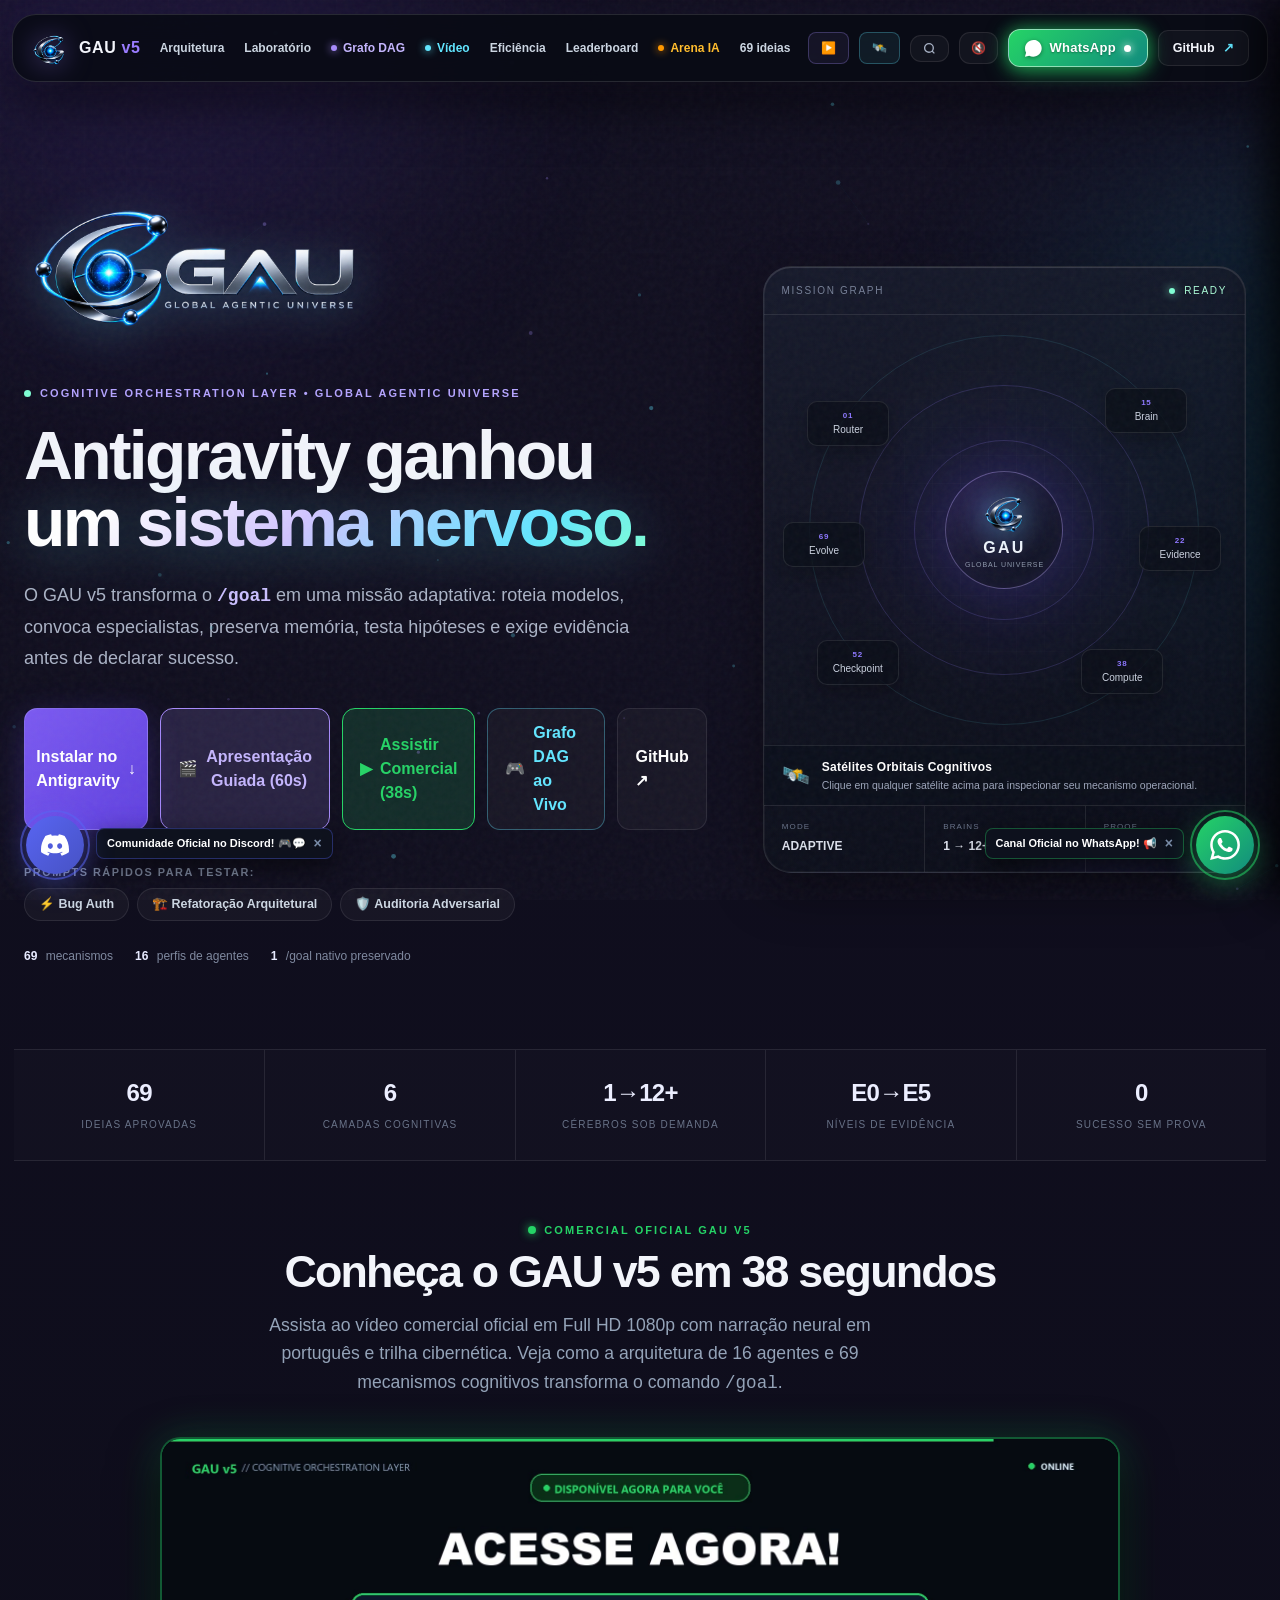
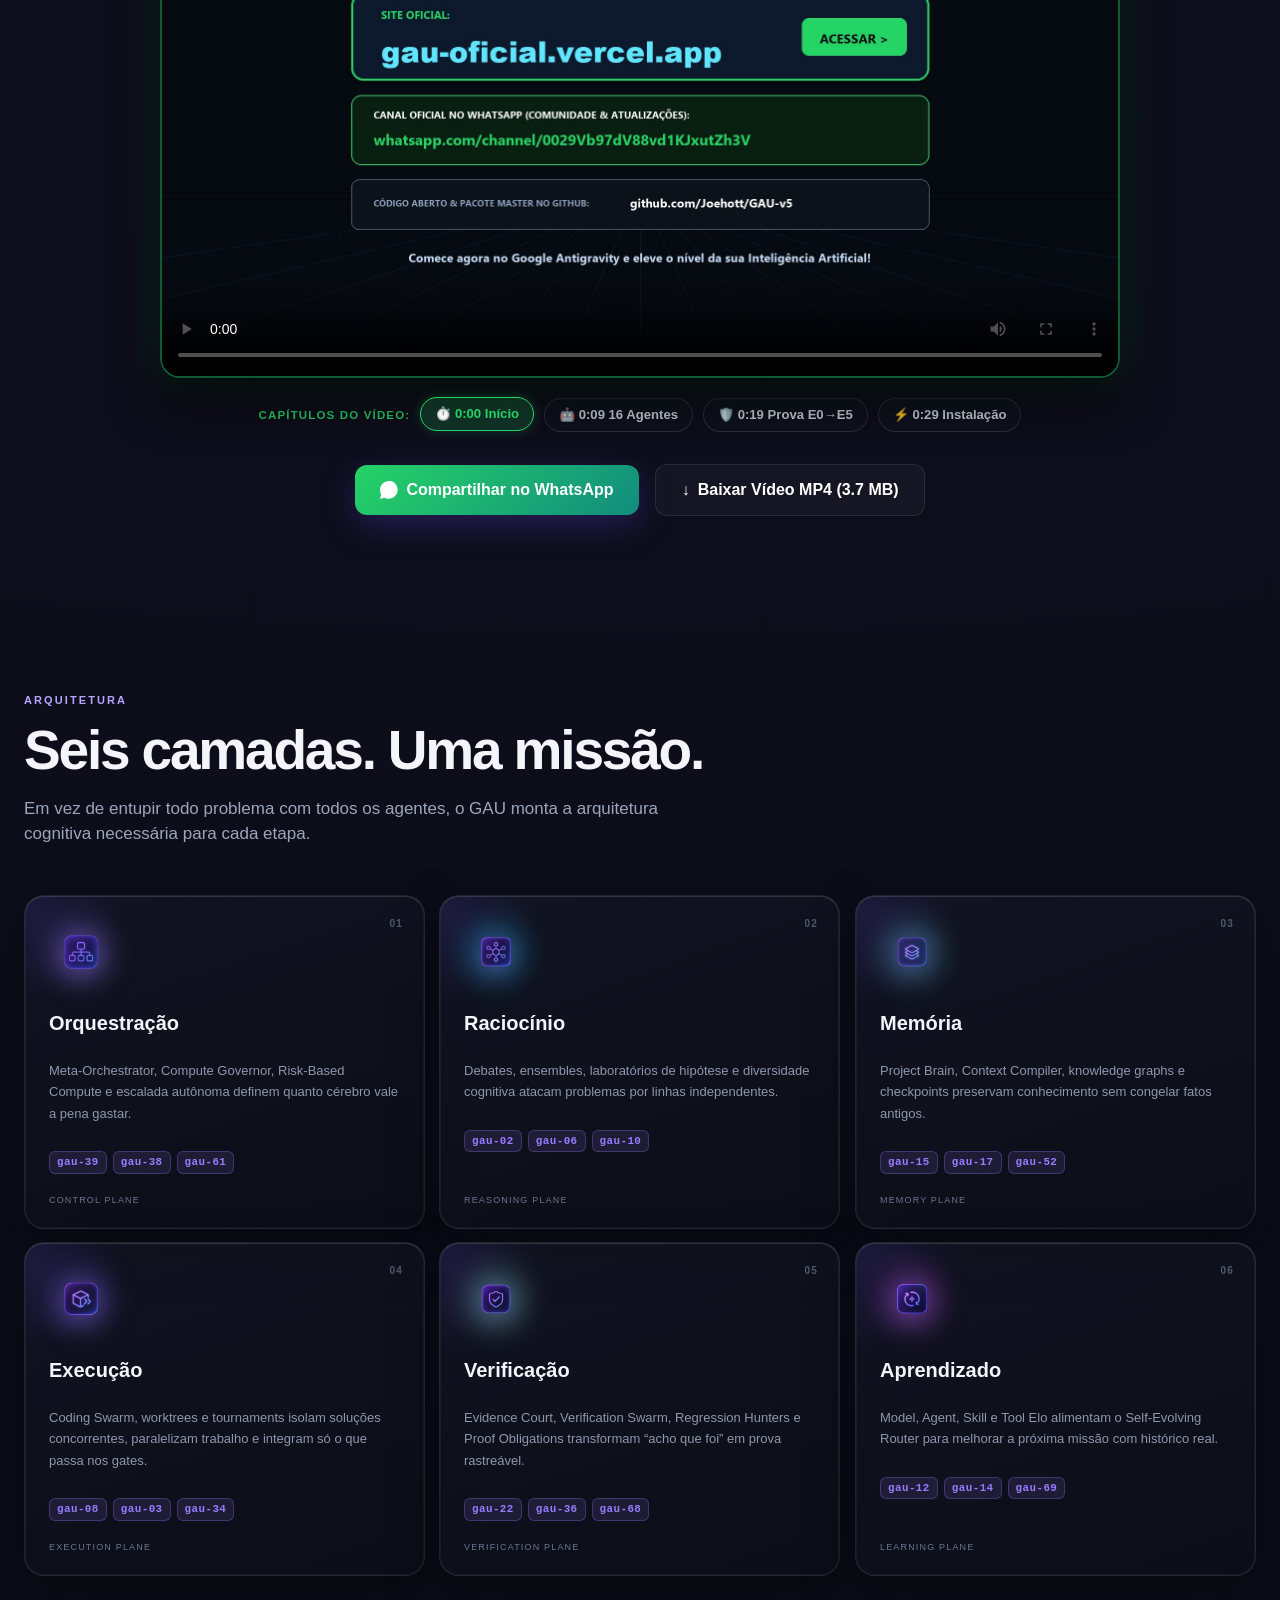
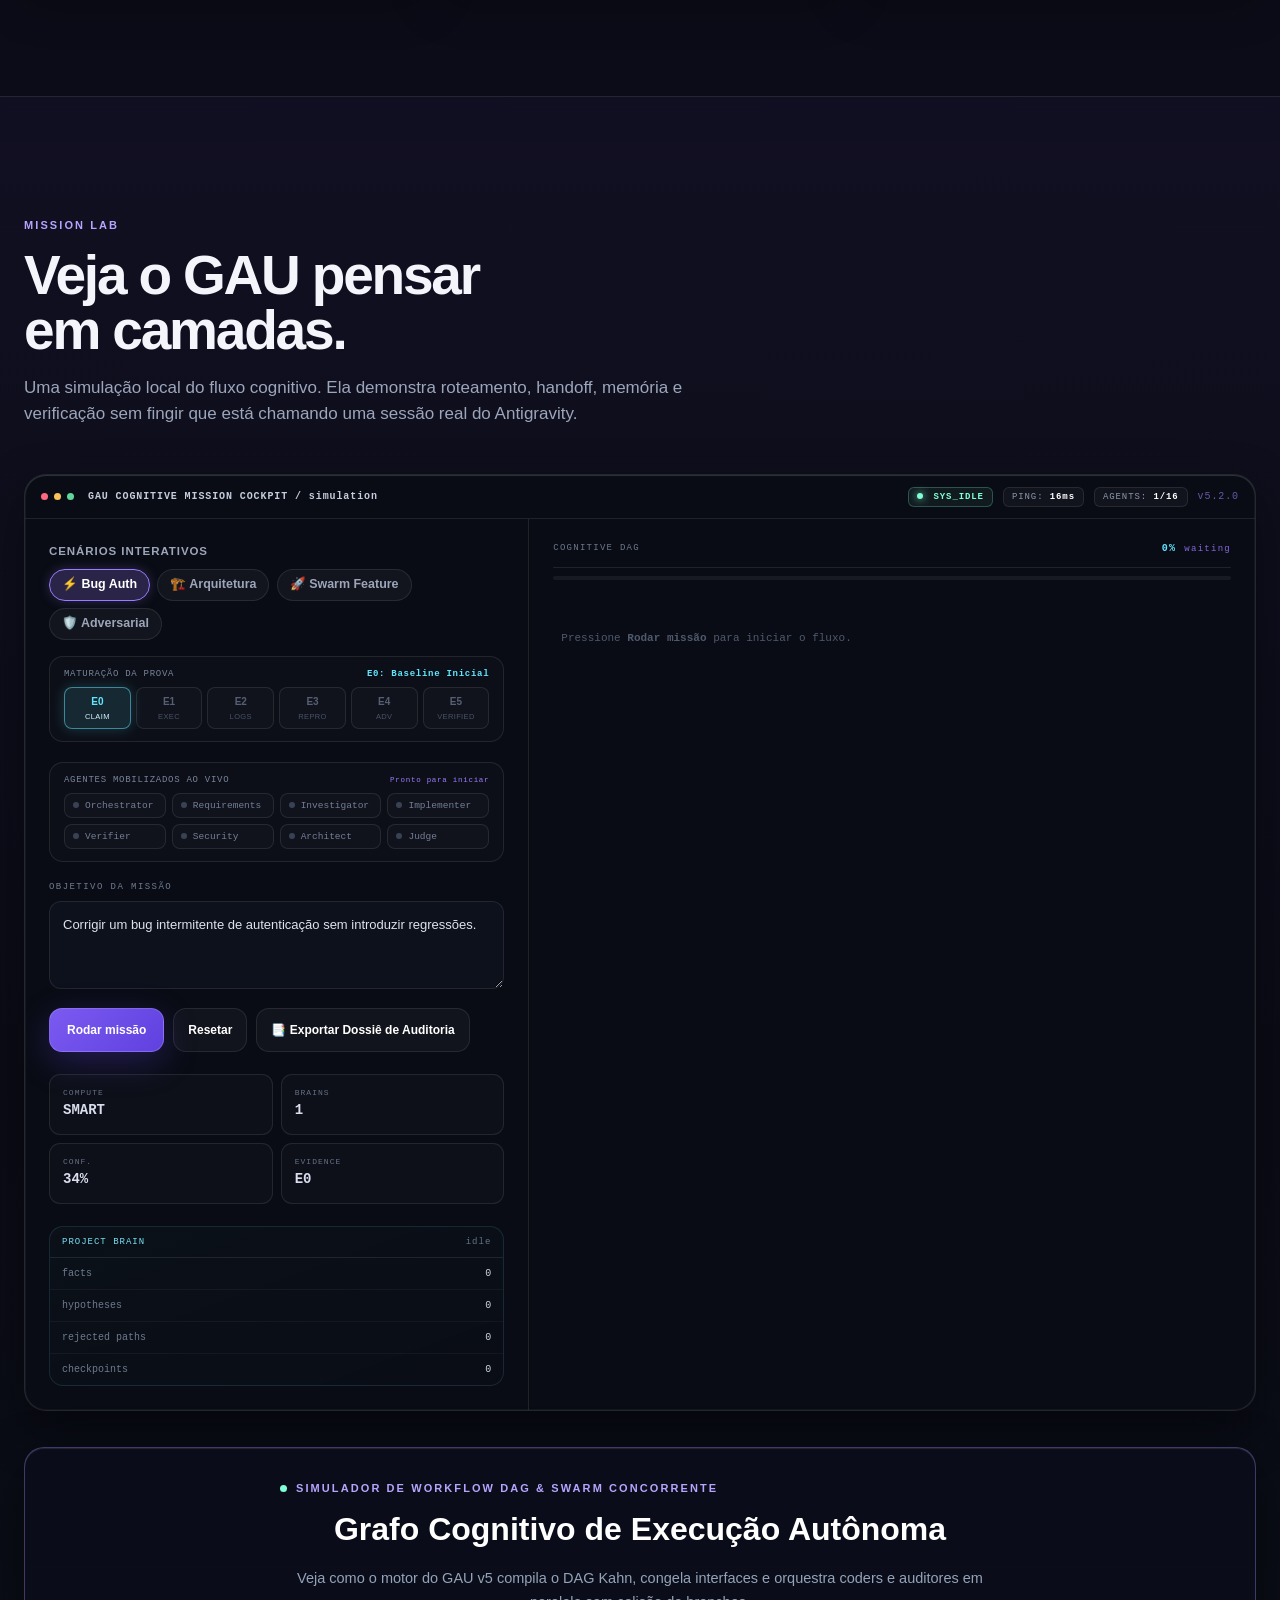
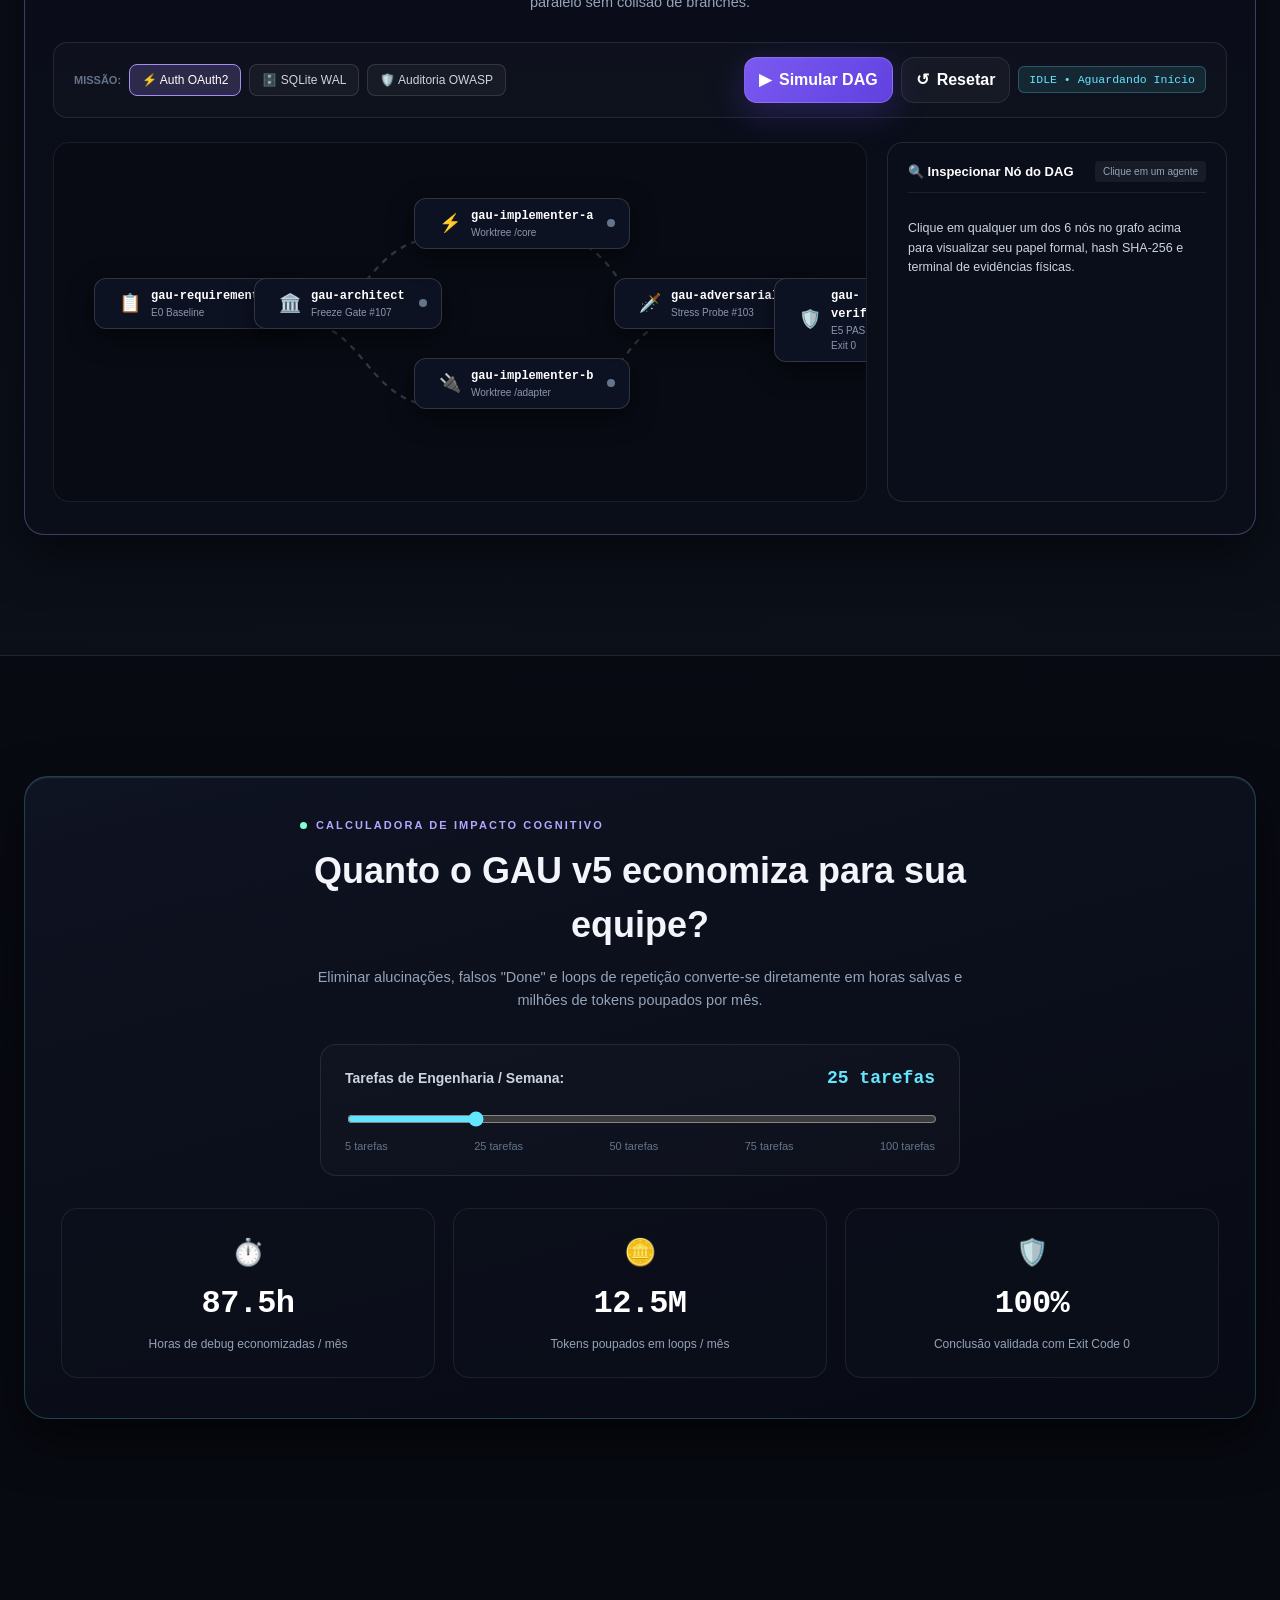
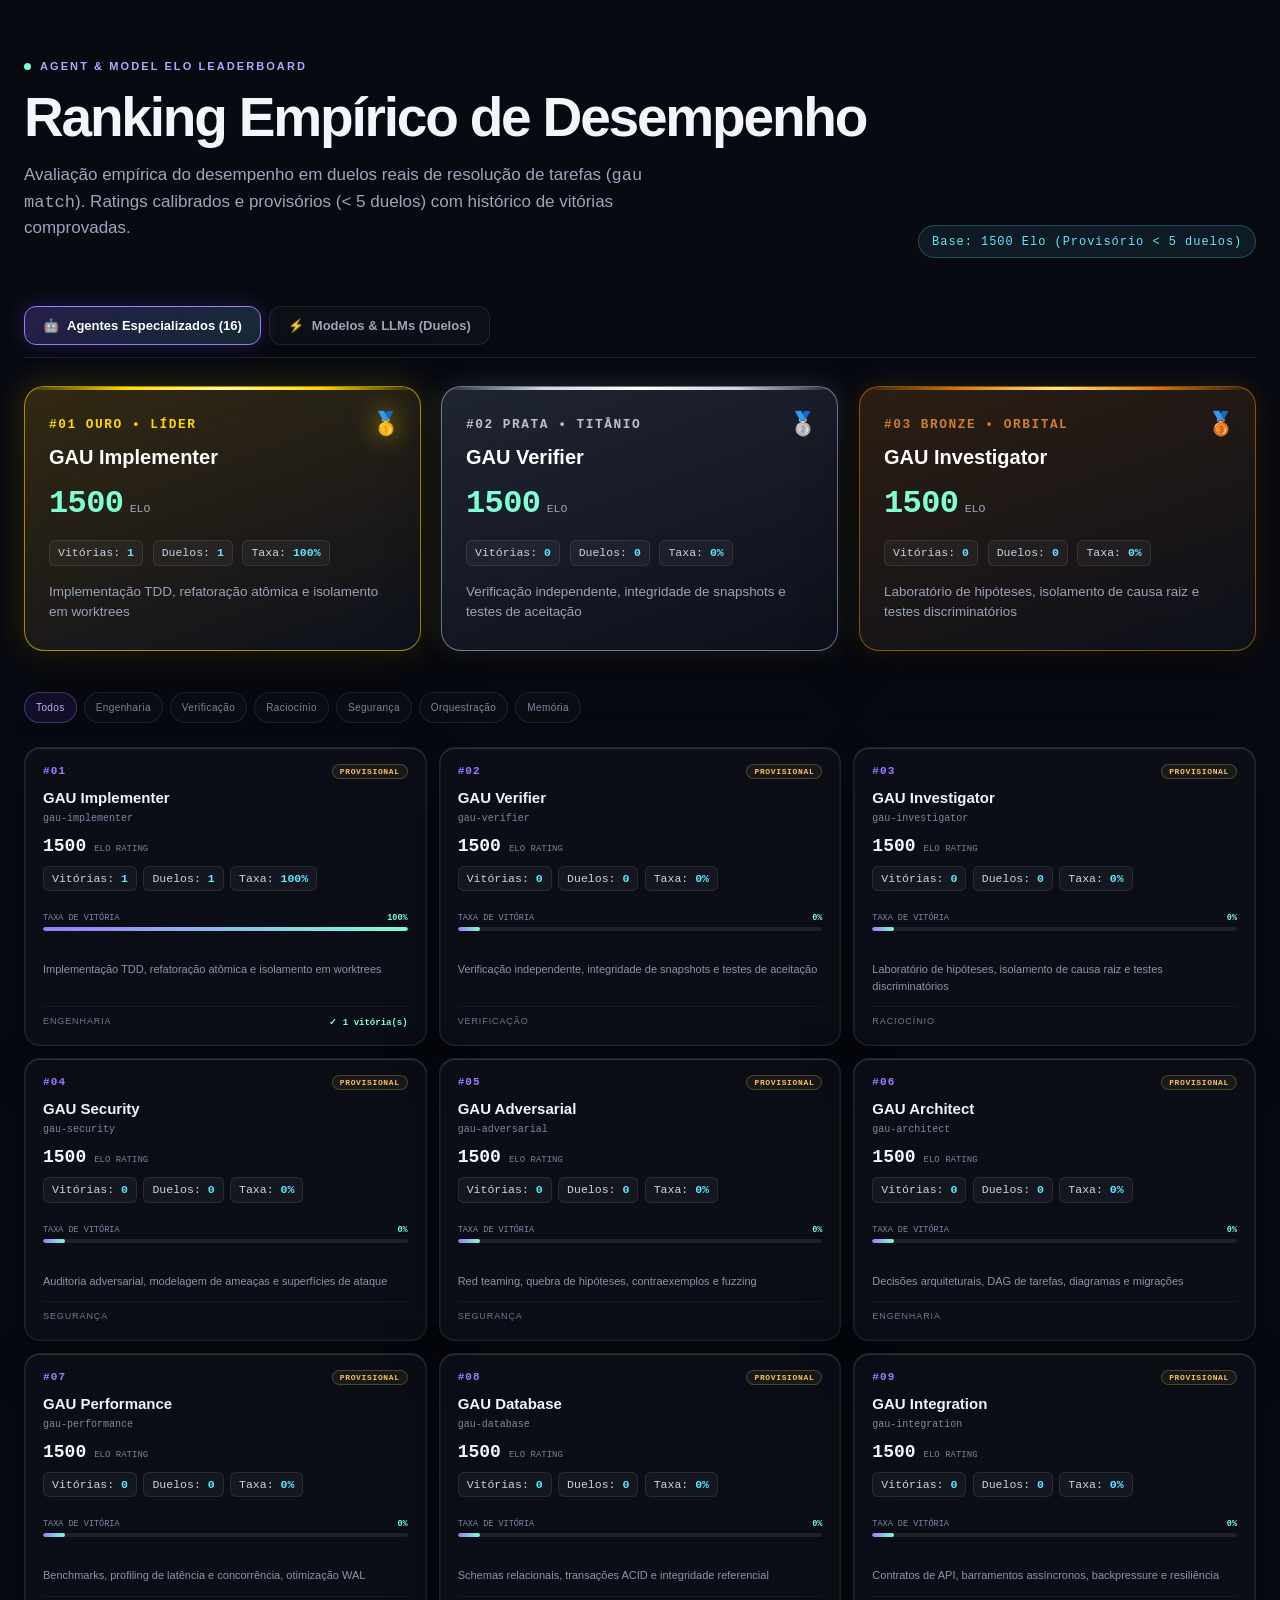
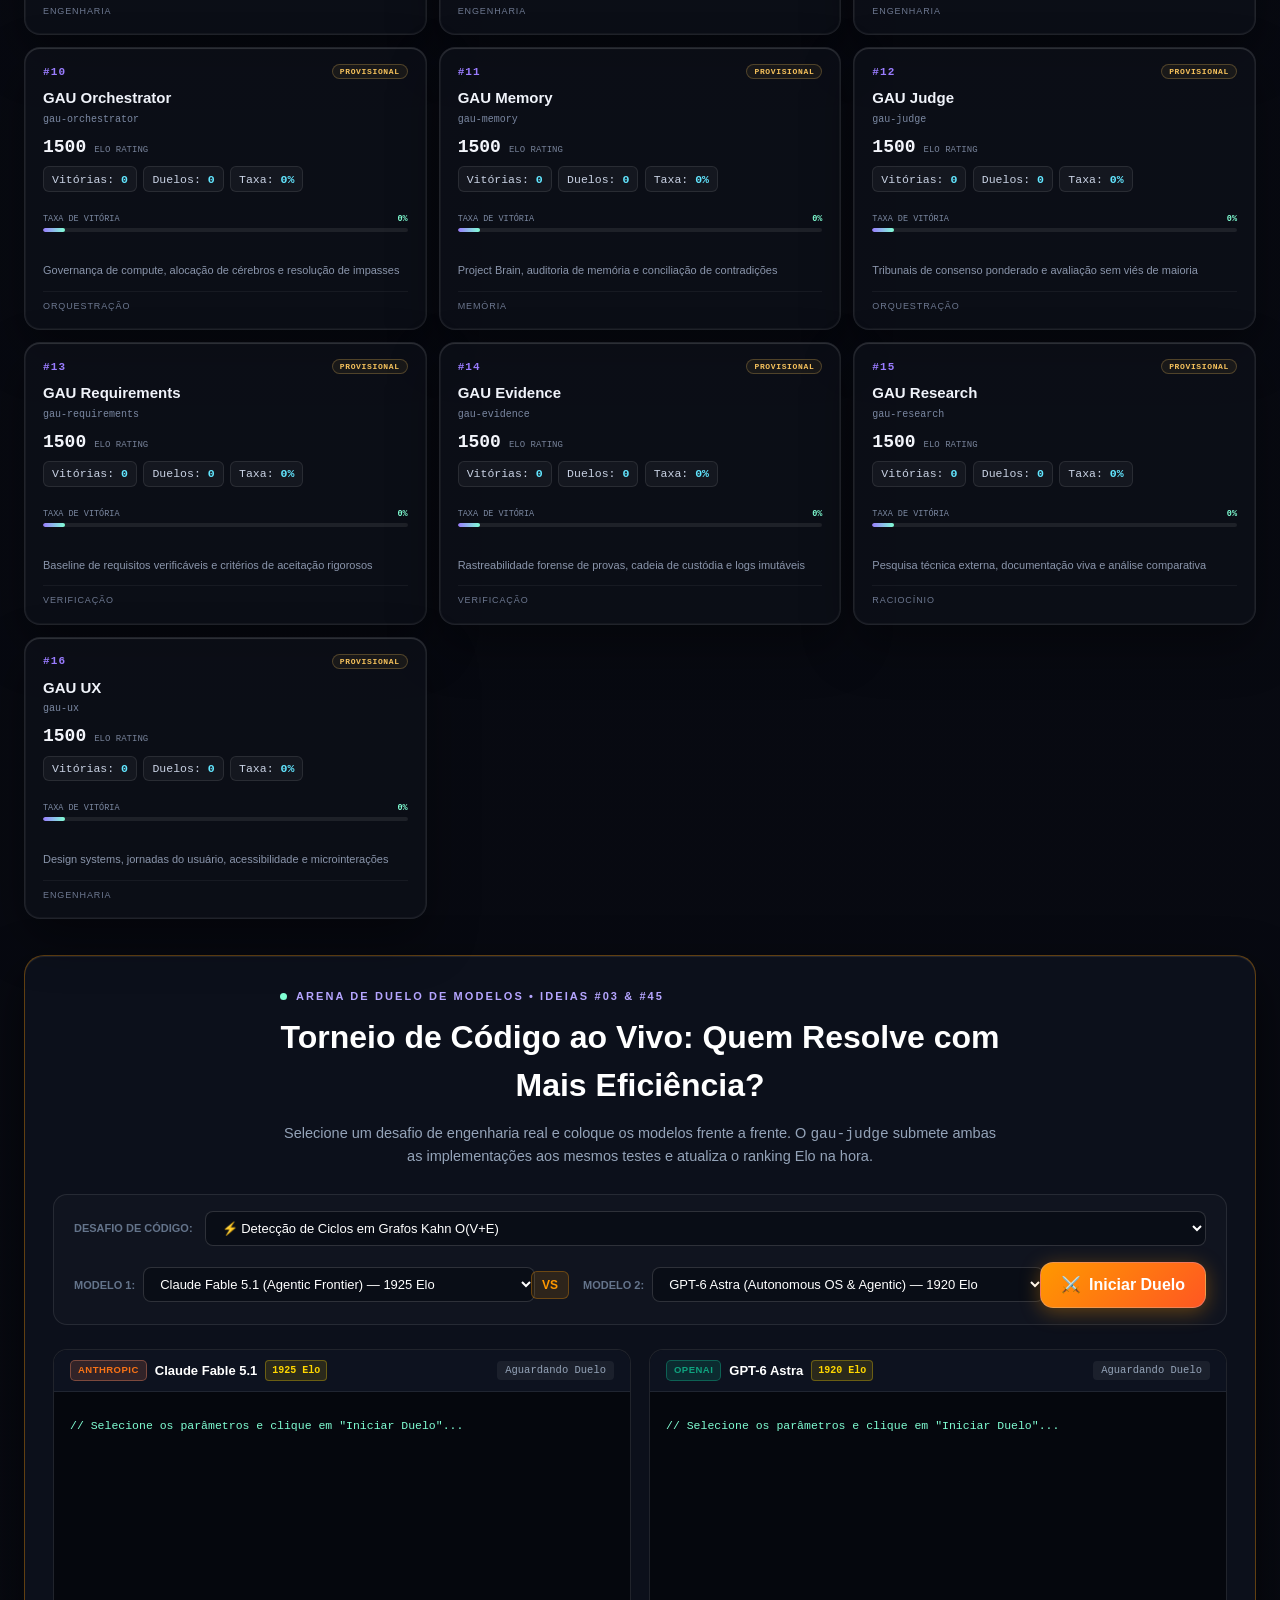
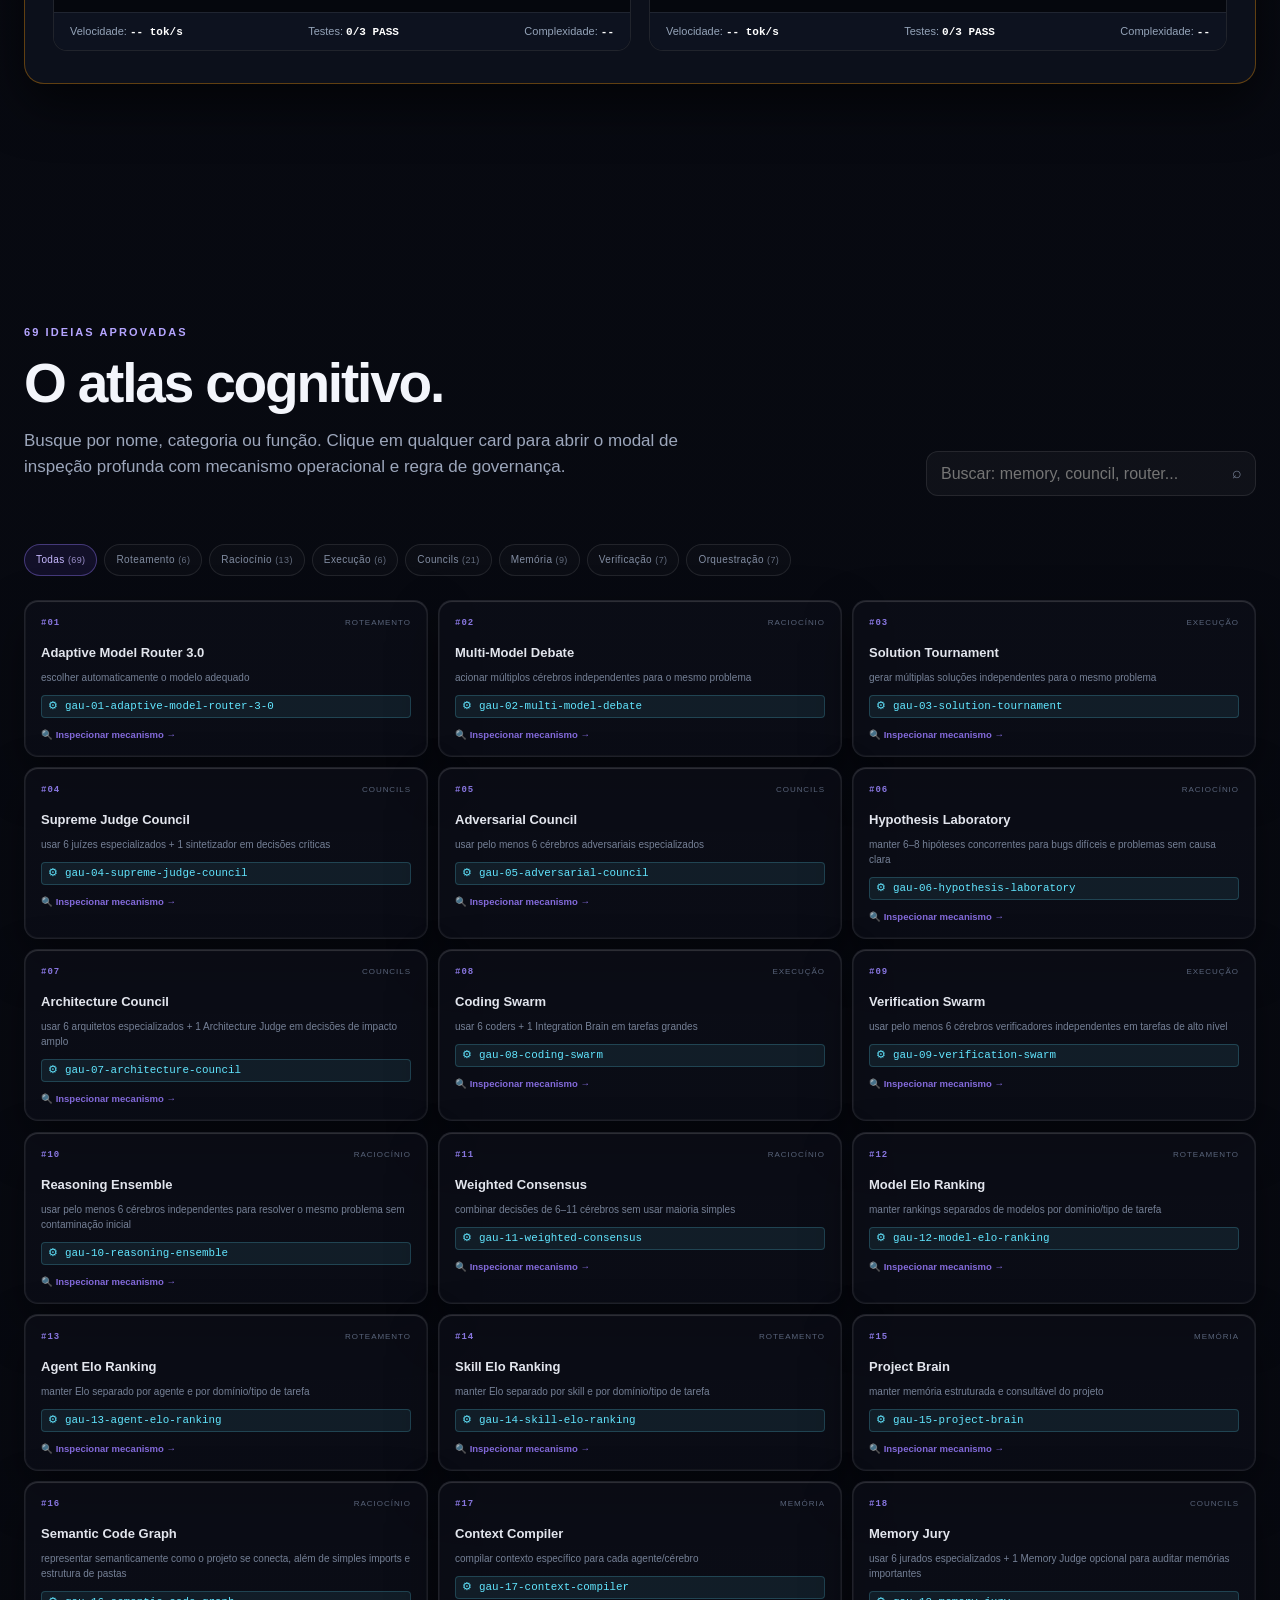
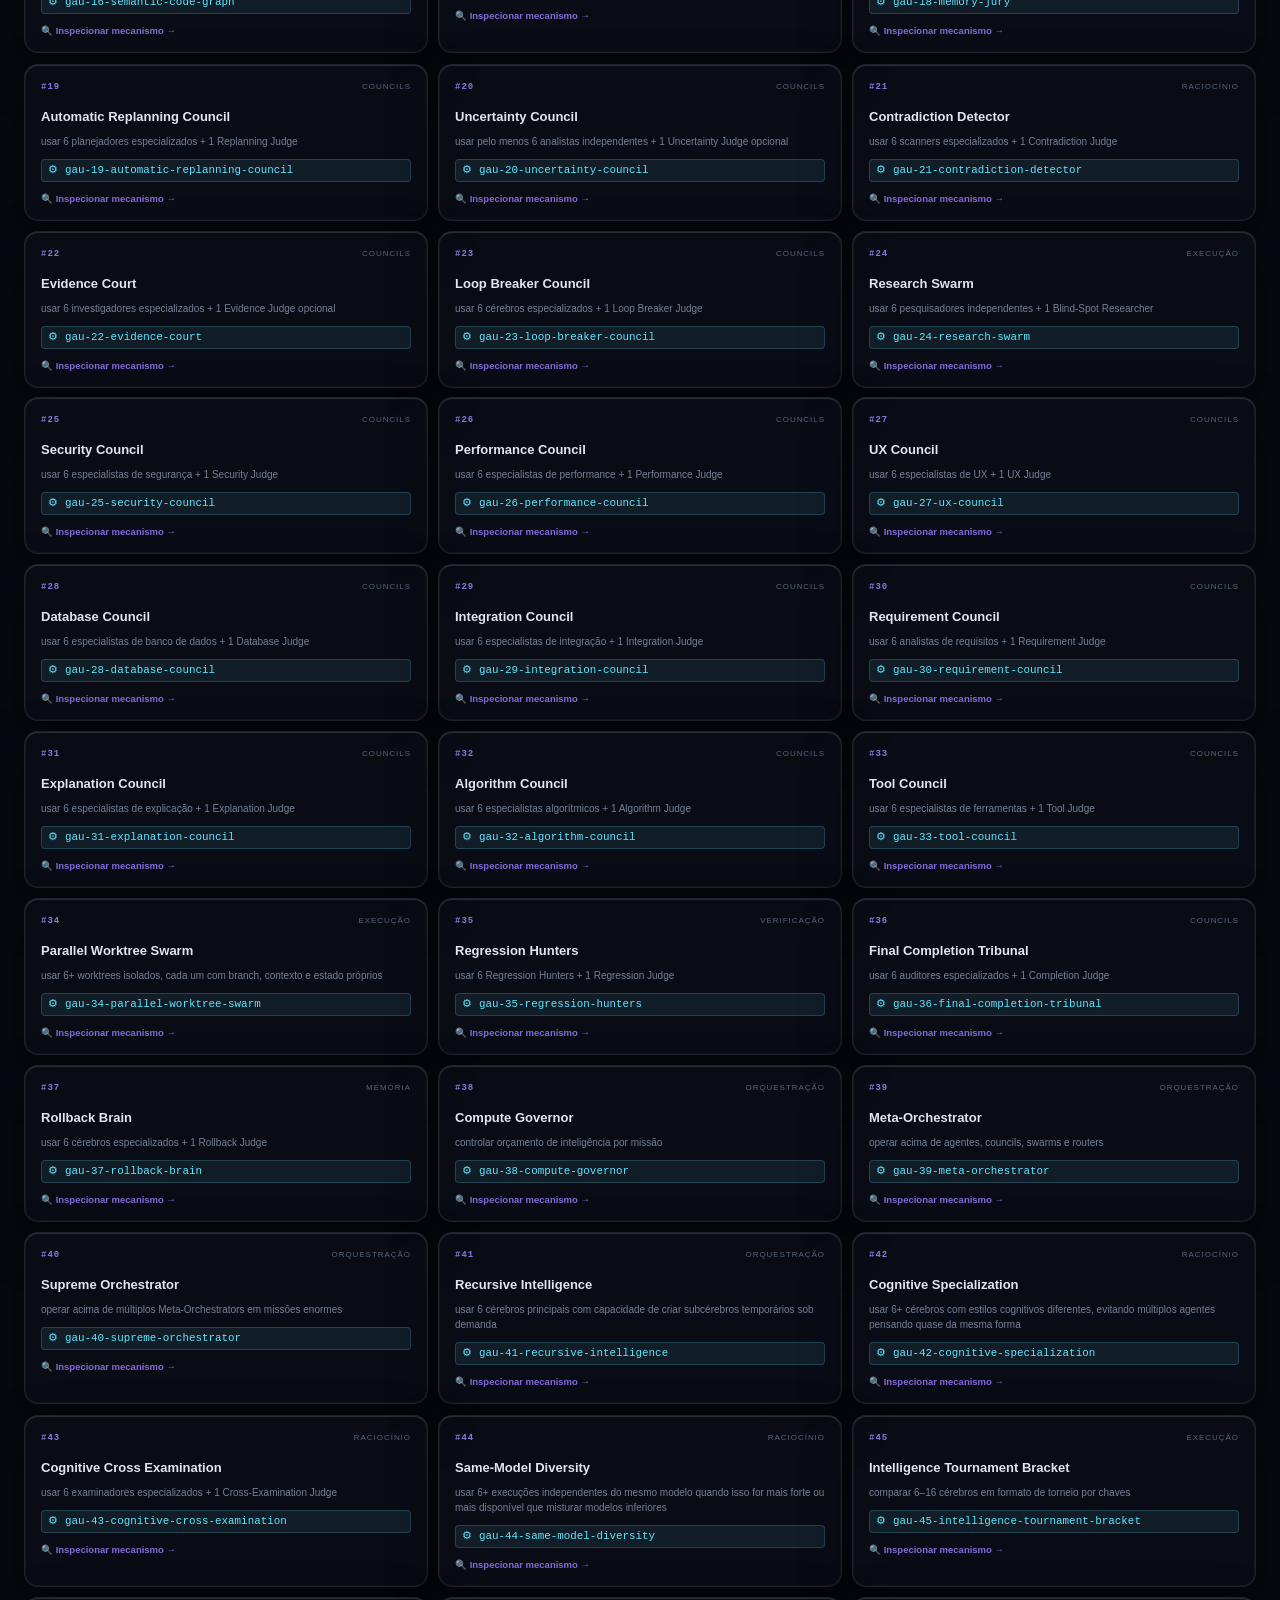
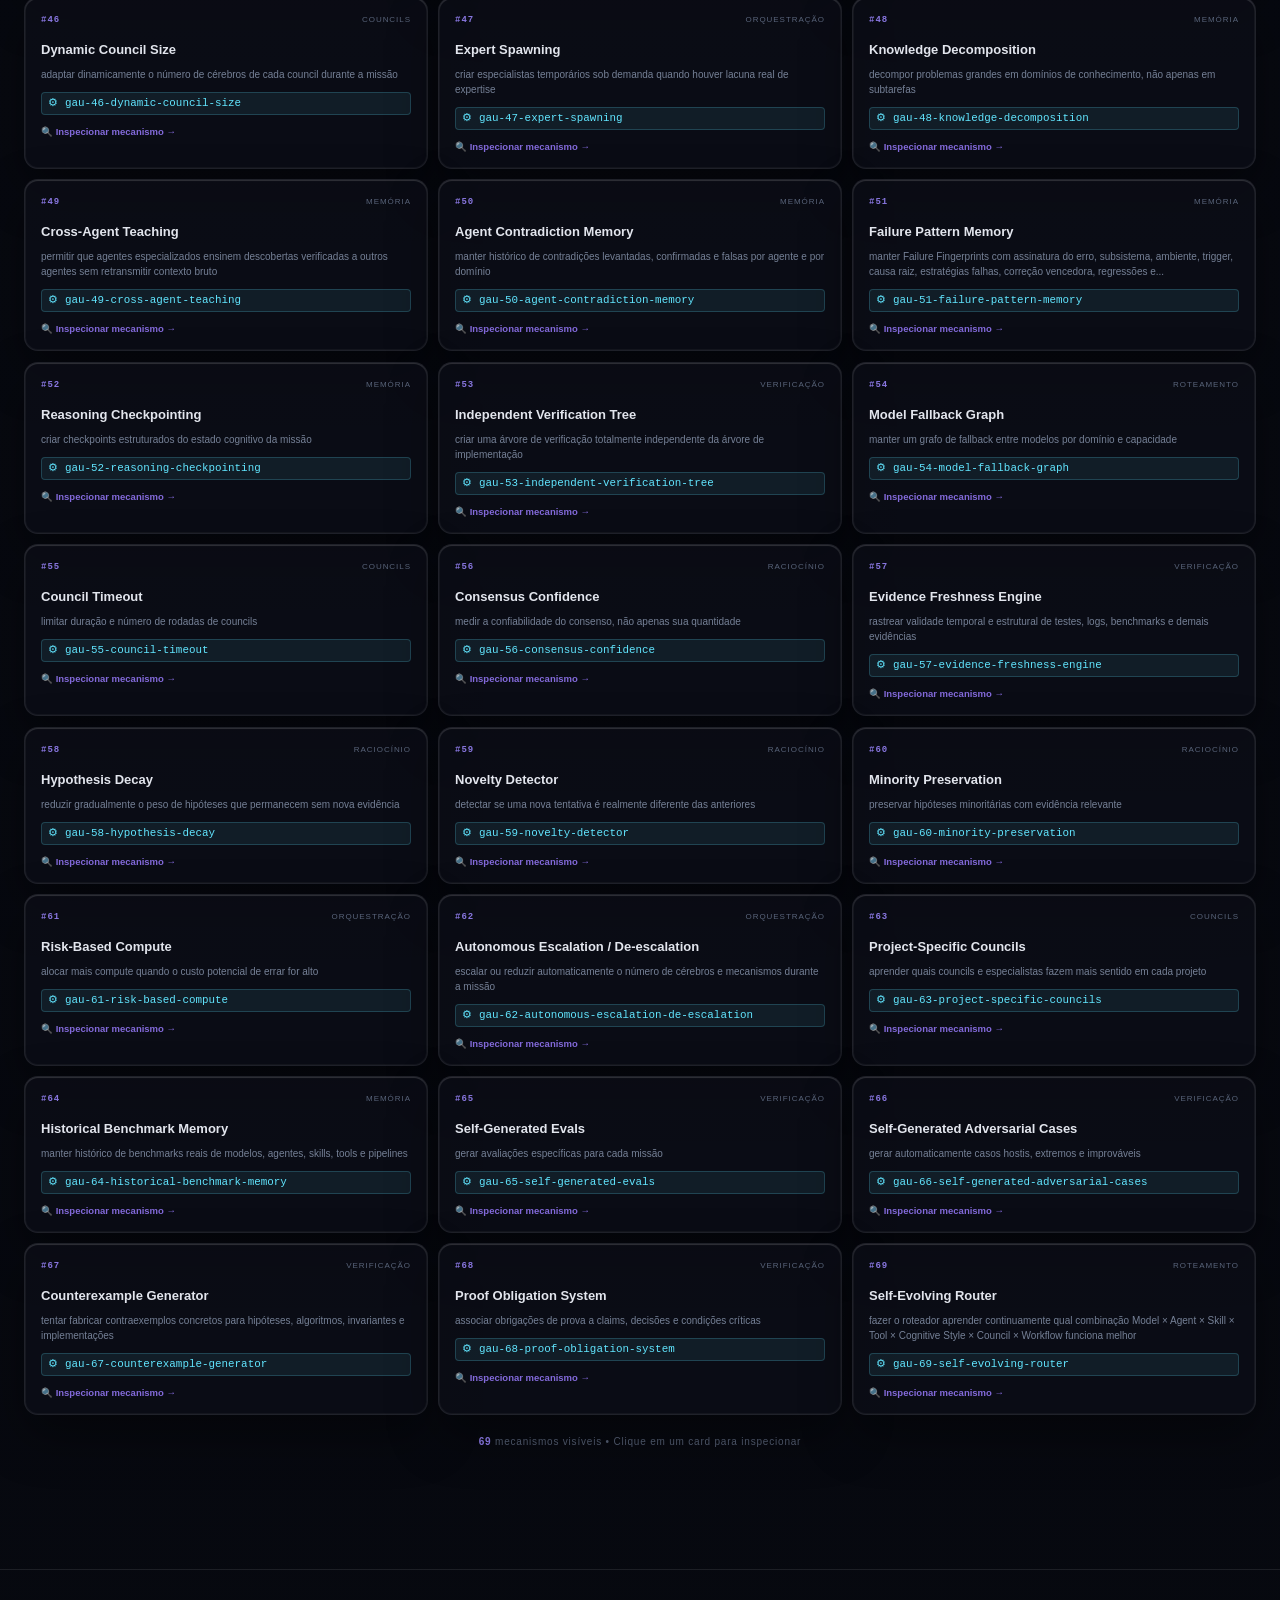
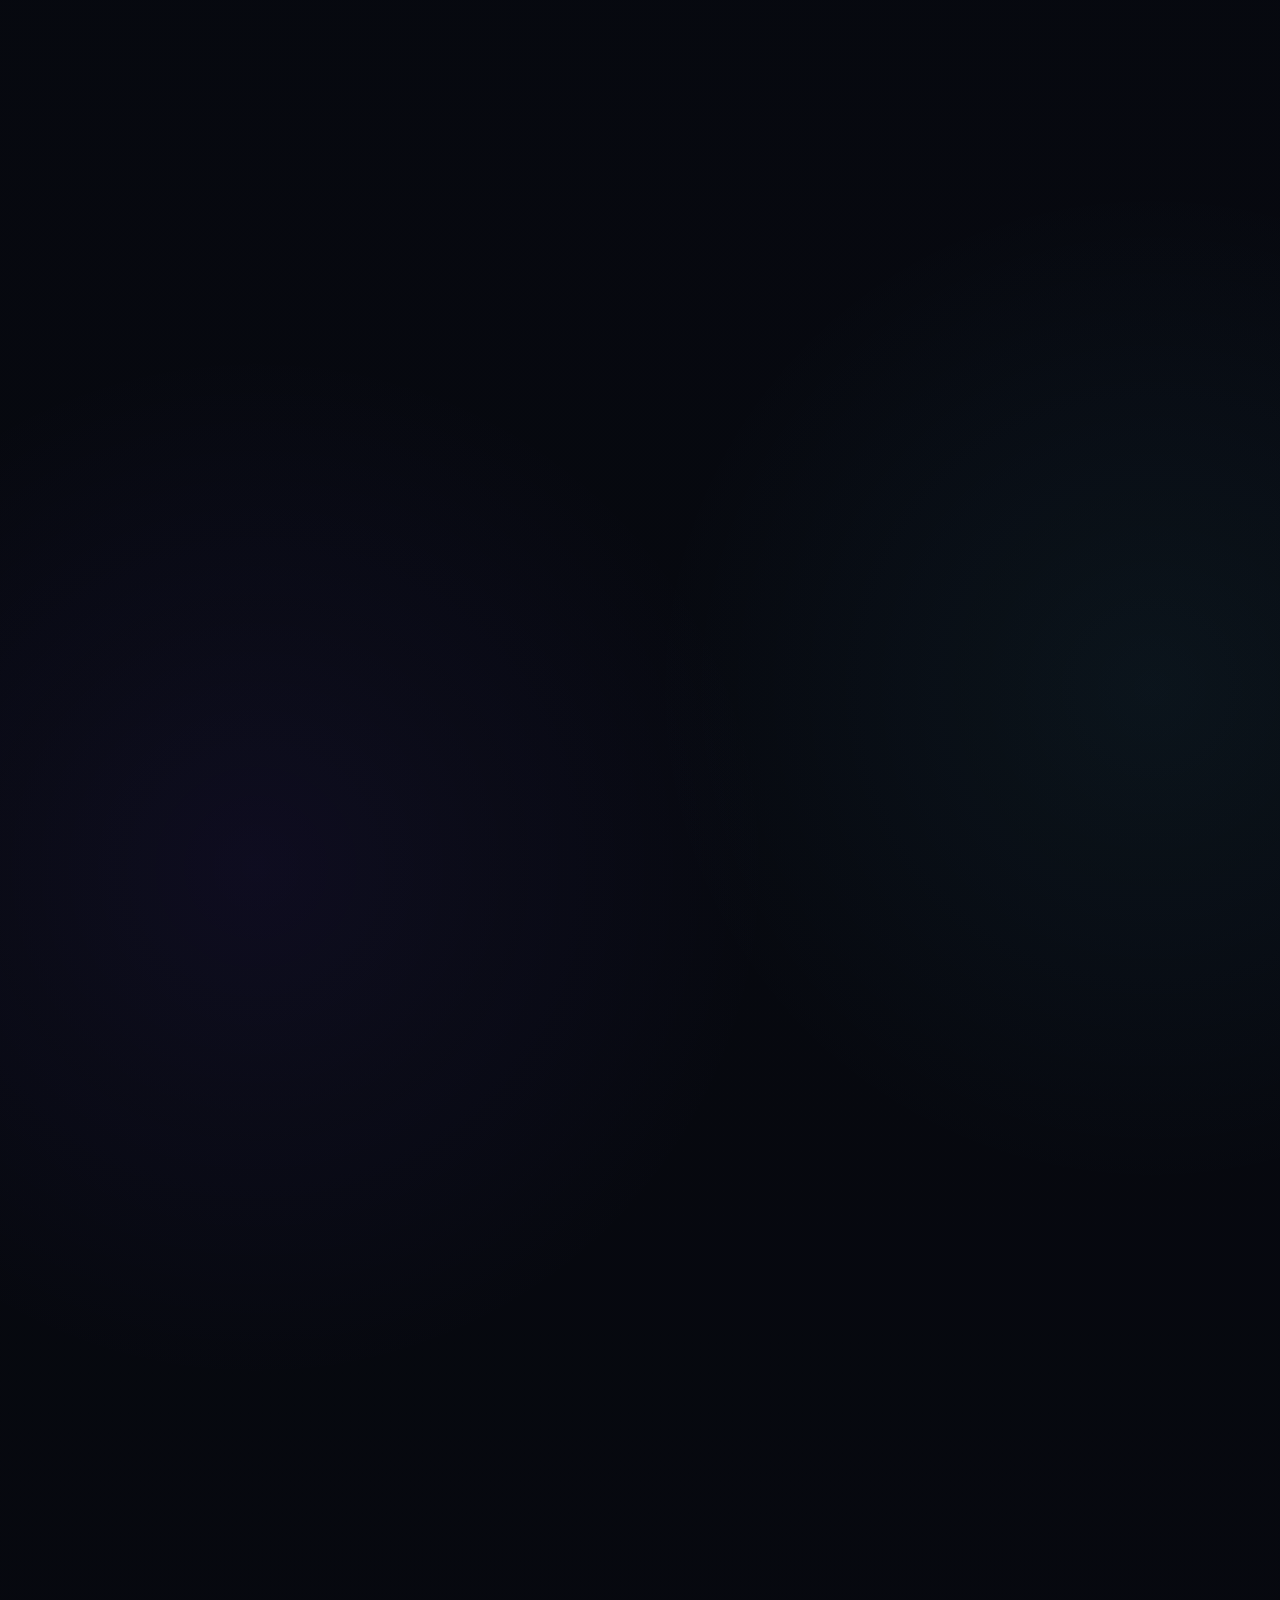
==== commit 91aaa0f2: "feat(community): adicionar widget flutuante e modal do Discord com regra obrigatoria anti-call e bot" ====
--- a/site/index.html
+++ b/site/index.html
@@ -35,7 +35,7 @@
   <link rel="icon" href="assets/gau-icon.png" type="image/png" />
   <link rel="icon" href="assets/favicon.svg" type="image/svg+xml" />
   <link rel="manifest" href="site.webmanifest" />
-  <link rel="stylesheet" href="styles.css?v=5.5.3" />
+  <link rel="stylesheet" href="styles.css?v=5.5.4" />
 
   <!-- Vercel Web Analytics & Speed Insights -->
   <script>
@@ -74,6 +74,35 @@
     .whatsapp-modal.open,
     .whatsapp-modal.active {
       display: block !important;
+    }
+    .discord-floating {
+      position: fixed !important;
+      bottom: 26px !important;
+      left: 26px !important;
+      z-index: 99999 !important;
+      display: block !important;
+    }
+    @media (max-width: 768px) {
+      .discord-floating {
+        bottom: calc(76px + env(safe-area-inset-bottom, 0px)) !important;
+        left: 16px !important;
+      }
+    }
+    .discord-pulse-btn {
+      width: 58px !important;
+      height: 58px !important;
+      border-radius: 50% !important;
+      background: linear-gradient(135deg, #5865F2, #4752C4) !important;
+      border: none !important;
+      cursor: pointer !important;
+      display: grid !important;
+      place-items: center !important;
+      box-shadow: 0 8px 30px rgba(88, 101, 242, 0.45) !important;
+      position: relative !important;
+    }
+    .discord-modal.open,
+    .discord-modal.active {
+      display: flex !important;
     }
   </style>
 </head>
@@ -1197,7 +1226,11 @@
     <div style="display: flex; gap: 1.5rem; align-items: center;">
       <a class="footer-whatsapp-link" id="footerWhatsappBtn" href="https://whatsapp.com/channel/0029Vb97dV88vd1KJxutZh3V" target="_blank" rel="noopener noreferrer">
         <svg width="15" height="15" viewBox="0 0 24 24" fill="#25D366" style="vertical-align: middle; margin-right: 4px;"><path d="M12.031 6.172c-3.181 0-5.767 2.586-5.768 5.766-.001 1.298.38 2.27 1.019 3.287l-.582 2.128 2.182-.573c.978.58 1.911.928 3.145.929 3.178 0 5.767-2.587 5.768-5.766.001-3.187-2.575-5.77-5.764-5.771zm3.392 8.244c-.144.405-.837.774-1.17.824-.299.045-.677.063-1.092-.069-.252-.08-.575-.187-.988-.365-1.739-.751-2.874-2.502-2.961-2.617-.087-.116-.708-.94-.708-1.793s.448-1.273.607-1.446c.159-.173.346-.217.462-.217l.332.006c.106.005.249-.04.39.298.144.347.491 1.2.534 1.287.043.087.072.188.014.304-.058.116-.087.188-.173.289l-.26.304c-.087.086-.177.18-.076.354.101.174.449.741.964 1.201.662.591 1.221.774 1.394.86s.274.072.376-.043c.101-.116.433-.506.549-.68.116-.173.231-.145.39-.087s1.011.477 1.184.564.289.13.332.202c.043.072.043.419-.101.824zm-3.423-14.416c-6.627 0-12 5.373-12 12 0 2.126.556 4.12 1.528 5.856l-1.624 5.928 6.074-1.593c1.666.91 3.567 1.42 5.586 1.42 6.627 0 12-5.373 12-12 0-6.627-5.373-12-12-12z"/></svg>
-        <span>Canal WhatsApp</span>
+        <span>WhatsApp</span>
+      </a>
+      <a class="footer-discord-link" id="footerDiscordBtn" href="https://discord.com/channels/1553092110410842143/1553092190778032268" target="_blank" rel="noopener noreferrer" style="display: inline-flex; align-items: center; color: #5865F2;">
+        <svg width="15" height="15" viewBox="0 0 24 24" fill="#5865F2" style="vertical-align: middle; margin-right: 4px;"><path d="M20.317 4.37a19.791 19.791 0 0 0-4.885-1.515.074.074 0 0 0-.079.037c-.21.375-.444.864-.608 1.25a18.27 18.27 0 0 0-5.487 0 12.64 12.64 0 0 0-.617-1.25.077.077 0 0 0-.079-.037A19.736 19.736 0 0 0 3.677 4.37a.07.07 0 0 0-.032.027C.533 9.046-.32 13.58.099 18.057a.082.082 0 0 0 .031.057 19.9 19.9 0 0 0 5.993 3.03.078.078 0 0 0 .084-.028c.462-.63.874-1.295 1.226-1.994.021-.041.001-.09-.041-.106a13.107 13.107 0 0 1-1.872-.892.077.077 0 0 1-.008-.128 10.2 10.2 0 0 0 .372-.292.074.074 0 0 1 .077-.01c3.929 1.793 8.18 1.793 12.061 0a.074.074 0 0 1 .078.01c.12.098.246.198.373.292a.077.077 0 0 1-.006.127 12.299 12.299 0 0 1-1.873.894.077.077 0 0 0-.041.107c.36.698.772 1.362 1.225 1.993a.076.076 0 0 0 .084.028 19.839 19.839 0 0 0 6.002-3.03.077.077 0 0 0 .032-.054c.5-5.177-.838-9.674-3.549-13.66a.061.061 0 0 0-.031-.028z"/></svg>
+        <span>Discord Oficial</span>
       </a>
       <a href="https://github.com/Joehott/GAU-v5" target="_blank" rel="noopener noreferrer">GitHub ↗</a>
       <a href="#top">Voltar ao topo ↑</a>
@@ -1266,6 +1299,91 @@
             <span>Acessar Canal no WhatsApp ↗</span>
           </a>
         </div>
+      </div>
+    </div>
+  </div>
+
+  <!-- Floating Discord Action Widget & Interactive Modal (Onde aponta a seta: Canto Inferior Esquerdo) -->
+  <div class="discord-floating" id="discordFloating">
+    <div class="discord-tooltip" id="discordTooltip">
+      <span>Comunidade Oficial no Discord! 🎮💬</span>
+      <button class="discord-tooltip-close" id="discordTooltipClose" aria-label="Fechar">&times;</button>
+    </div>
+    <button class="discord-pulse-btn" id="discordToggleBtn" aria-label="Abrir Discord da Comunidade" title="Discord Oficial GAU v5">
+      <span class="discord-pulse-ring"></span>
+      <svg width="28" height="28" viewBox="0 0 24 24" fill="#ffffff">
+        <path d="M20.317 4.37a19.791 19.791 0 0 0-4.885-1.515.074.074 0 0 0-.079.037c-.21.375-.444.864-.608 1.25a18.27 18.27 0 0 0-5.487 0 12.64 12.64 0 0 0-.617-1.25.077.077 0 0 0-.079-.037A19.736 19.736 0 0 0 3.677 4.37a.07.07 0 0 0-.032.027C.533 9.046-.32 13.58.099 18.057a.082.082 0 0 0 .031.057 19.9 19.9 0 0 0 5.993 3.03.078.078 0 0 0 .084-.028c.462-.63.874-1.295 1.226-1.994.021-.041.001-.09-.041-.106a13.107 13.107 0 0 1-1.872-.892.077.077 0 0 1-.008-.128 10.2 10.2 0 0 0 .372-.292.074.074 0 0 1 .077-.01c3.929 1.793 8.18 1.793 12.061 0a.074.074 0 0 1 .078.01c.12.098.246.198.373.292a.077.077 0 0 1-.006.127 12.299 12.299 0 0 1-1.873.894.077.077 0 0 0-.041.107c.36.698.772 1.362 1.225 1.993a.076.076 0 0 0 .084.028 19.839 19.839 0 0 0 6.002-3.03.077.077 0 0 0 .032-.054c.5-5.177-.838-9.674-3.549-13.66a.061.061 0 0 0-.031-.028zM8.02 15.33c-1.183 0-2.157-1.085-2.157-2.419 0-1.333.956-2.419 2.157-2.419 1.21 0 2.176 1.096 2.157 2.42 0 1.333-.956 2.418-2.157 2.418zm7.975 0c-1.183 0-2.157-1.085-2.157-2.419 0-1.333.955-2.419 2.157-2.419 1.21 0 2.176 1.096 2.157 2.42 0 1.333-.946 2.418-2.157 2.418z"/>
+      </svg>
+    </button>
+
+    <div class="discord-modal" id="discordModal">
+      <div class="discord-modal-head">
+        <div class="discord-head-info">
+          <div class="discord-avatar">
+            <img src="assets/gau-avatar.png" alt="GAU v5" width="40" height="40">
+            <span class="discord-online-indicator"></span>
+          </div>
+          <div>
+            <strong>Comunidade Oficial GAU v5</strong>
+            <small>Discord • Suporte & Devs</small>
+          </div>
+        </div>
+        <button class="discord-close-btn" id="discordCloseBtn" aria-label="Fechar">&times;</button>
+      </div>
+      <div class="discord-modal-body">
+        <div class="discord-chat-bubble">
+          <div class="discord-bubble-sender">
+            <svg width="14" height="14" viewBox="0 0 24 24" fill="#5865F2"><path d="M20.317 4.37a19.791 19.791 0 0 0-4.885-1.515.074.074 0 0 0-.079.037c-.21.375-.444.864-.608 1.25a18.27 18.27 0 0 0-5.487 0 12.64 12.64 0 0 0-.617-1.25.077.077 0 0 0-.079-.037A19.736 19.736 0 0 0 3.677 4.37a.07.07 0 0 0-.032.027C.533 9.046-.32 13.58.099 18.057a.082.082 0 0 0 .031.057 19.9 19.9 0 0 0 5.993 3.03.078.078 0 0 0 .084-.028c.462-.63.874-1.295 1.226-1.994.021-.041.001-.09-.041-.106a13.107 13.107 0 0 1-1.872-.892.077.077 0 0 1-.008-.128 10.2 10.2 0 0 0 .372-.292.074.074 0 0 1 .077-.01c3.929 1.793 8.18 1.793 12.061 0a.074.074 0 0 1 .078.01c.12.098.246.198.373.292a.077.077 0 0 1-.006.127 12.299 12.299 0 0 1-1.873.894.077.077 0 0 0-.041.107c.36.698.772 1.362 1.225 1.993a.076.076 0 0 0 .084.028 19.839 19.839 0 0 0 6.002-3.03.077.077 0 0 0 .032-.054c.5-5.177-.838-9.674-3.549-13.66a.061.061 0 0 0-.031-.028z"/></svg>
+            <span>GAU v5 Comunidade Oficial</span>
+          </div>
+          <p>Bem-vindo à nossa comunidade no Discord! Aqui você encontra programadores, novidades e suporte para o ecossistema GAU v5.</p>
+        </div>
+
+        <!-- ALERTA GIGANTE: NÃO USE CALL -->
+        <div class="discord-rules-alert">
+          <div class="discord-rules-alert-head">
+            <span class="rules-alert-icon">🚫</span>
+            <strong>REGRA OBRIGATÓRIA: NÃO USE CALL!</strong>
+          </div>
+          <p>Nosso suporte e comunidade operam <strong>100% via CHAT e TEXTO</strong>. Chamadas de voz estão permanentemente desativadas para que todas as dúvidas, comandos e códigos fiquem registrados para todos!</p>
+        </div>
+
+        <!-- GUIA DE CANAIS -->
+        <div class="discord-channels-list">
+          <div class="discord-chan-item">
+            <span class="chan-hash">#</span>
+            <div class="chan-info">
+              <strong>duvidas-gau</strong>
+              <small>Perguntas sobre agentes, skills e /goal</small>
+            </div>
+          </div>
+          <div class="discord-chan-item">
+            <span class="chan-hash">#</span>
+            <div class="chan-info">
+              <strong>suporte-tecnico</strong>
+              <small>Resolução de erros com logs e evidências</small>
+            </div>
+          </div>
+          <div class="discord-chan-item">
+            <span class="chan-hash">#</span>
+            <div class="chan-info">
+              <strong>chat-geral</strong>
+              <small>Bate-papo da comunidade (apenas texto)</small>
+            </div>
+          </div>
+          <div class="discord-chan-item">
+            <span class="chan-hash">#</span>
+            <div class="chan-info">
+              <strong>avisos-e-regras</strong>
+              <small>Atualizações oficiais e novidades</small>
+            </div>
+          </div>
+        </div>
+
+        <a class="discord-join-btn" id="discordJoinBtn" href="https://discord.com/channels/1553092110410842143/1553092190778032268" target="_blank" rel="noopener noreferrer">
+          <svg width="20" height="20" viewBox="0 0 24 24" fill="currentColor"><path d="M20.317 4.37a19.791 19.791 0 0 0-4.885-1.515.074.074 0 0 0-.079.037c-.21.375-.444.864-.608 1.25a18.27 18.27 0 0 0-5.487 0 12.64 12.64 0 0 0-.617-1.25.077.077 0 0 0-.079-.037A19.736 19.736 0 0 0 3.677 4.37a.07.07 0 0 0-.032.027C.533 9.046-.32 13.58.099 18.057a.082.082 0 0 0 .031.057 19.9 19.9 0 0 0 5.993 3.03.078.078 0 0 0 .084-.028c.462-.63.874-1.295 1.226-1.994.021-.041.001-.09-.041-.106a13.107 13.107 0 0 1-1.872-.892.077.077 0 0 1-.008-.128 10.2 10.2 0 0 0 .372-.292.074.074 0 0 1 .077-.01c3.929 1.793 8.18 1.793 12.061 0a.074.074 0 0 1 .078.01c.12.098.246.198.373.292a.077.077 0 0 1-.006.127 12.299 12.299 0 0 1-1.873.894.077.077 0 0 0-.041.107c.36.698.772 1.362 1.225 1.993a.076.076 0 0 0 .084.028 19.839 19.839 0 0 0 6.002-3.03.077.077 0 0 0 .032-.054c.5-5.177-.838-9.674-3.549-13.66a.061.061 0 0 0-.031-.028z"/></svg>
+          <span>Entrar no Discord Oficial GAU v5 ↗</span>
+        </a>
       </div>
     </div>
   </div>
@@ -1454,7 +1572,7 @@
 
   <div id="toastNotification" class="toast-notification" aria-live="polite"></div>
 
-  <script src="ideas.js?v=5.5.3"></script>
-  <script src="app.js?v=5.5.3"></script>
+  <script src="ideas.js?v=5.5.4"></script>
+  <script src="app.js?v=5.5.4"></script>
 </body>
 </html>
--- a/site/styles.css
+++ b/site/styles.css
@@ -814,6 +814,303 @@
   box-shadow: 0 6px 24px rgba(37, 211, 102, 0.6);
 }
 
+/* ==========================================================================
+   FLOATING DISCORD BUTTON & INTERACTIVE MODAL (CANTO INFERIOR ESQUERDO)
+   ========================================================================== */
+.discord-floating {
+  position: fixed;
+  bottom: 26px;
+  left: 26px;
+  z-index: 9999;
+}
+.discord-pulse-btn {
+  width: 58px;
+  height: 58px;
+  border-radius: 50%;
+  background: linear-gradient(135deg, #5865F2, #4752C4);
+  border: none;
+  cursor: pointer;
+  display: grid;
+  place-items: center;
+  box-shadow: 0 8px 30px rgba(88, 101, 242, 0.45);
+  position: relative;
+  transition: transform 0.25s cubic-bezier(0.175, 0.885, 0.32, 1.275);
+}
+.discord-pulse-btn:hover {
+  transform: scale(1.08);
+}
+.discord-pulse-ring {
+  position: absolute;
+  inset: -6px;
+  border-radius: 50%;
+  border: 2px solid rgba(88, 101, 242, 0.55);
+  animation: pulseRingDiscord 2s infinite ease-out;
+  pointer-events: none;
+}
+@keyframes pulseRingDiscord {
+  0% { transform: scale(0.95); opacity: 1; }
+  100% { transform: scale(1.35); opacity: 0; }
+}
+
+.discord-tooltip {
+  position: absolute;
+  left: 70px;
+  top: 12px;
+  background: rgba(14, 18, 30, 0.95);
+  border: 1px solid rgba(88, 101, 242, 0.35);
+  color: #fff;
+  font-size: 11px;
+  font-weight: 700;
+  padding: 6px 10px;
+  border-radius: 8px;
+  box-shadow: 0 8px 24px rgba(0, 0, 0, 0.5);
+  display: flex;
+  align-items: center;
+  gap: 8px;
+  white-space: nowrap;
+  backdrop-filter: blur(12px);
+  animation: tooltipFadeDiscord 0.4s ease forwards;
+}
+@keyframes tooltipFadeDiscord {
+  from { opacity: 0; transform: translateX(-8px); }
+  to { opacity: 1; transform: translateX(0); }
+}
+.discord-tooltip-close {
+  background: none;
+  border: none;
+  color: #798ba7;
+  cursor: pointer;
+  font-size: 14px;
+  line-height: 1;
+  padding: 0;
+}
+.discord-tooltip-close:hover {
+  color: #fff;
+}
+
+.discord-modal {
+  position: absolute;
+  bottom: 74px;
+  left: 0;
+  width: 370px;
+  max-width: calc(100vw - 32px);
+  background: rgba(12, 16, 27, 0.98);
+  border: 1px solid rgba(88, 101, 242, 0.3);
+  border-radius: 20px;
+  box-shadow: 0 24px 60px rgba(0, 0, 0, 0.8), 0 0 30px rgba(88, 101, 242, 0.15);
+  backdrop-filter: blur(24px);
+  overflow: hidden;
+  display: none;
+  transform-origin: bottom left;
+}
+.discord-modal.open,
+.discord-modal.active {
+  display: flex !important;
+  flex-direction: column;
+  animation: modalInDiscord 0.28s cubic-bezier(0.16, 1, 0.3, 1) forwards;
+}
+@keyframes modalInDiscord {
+  from { opacity: 0; transform: scale(0.92) translateY(12px); }
+  to { opacity: 1; transform: scale(1) translateY(0); }
+}
+
+.discord-modal-head {
+  padding: 12px 16px;
+  background: linear-gradient(135deg, #5865F2, #404eed);
+  color: #fff;
+  display: flex;
+  justify-content: space-between;
+  align-items: center;
+}
+.discord-head-info {
+  display: flex;
+  align-items: center;
+  gap: 10px;
+}
+.discord-avatar {
+  position: relative;
+  width: 40px;
+  height: 40px;
+  border-radius: 50%;
+  background: #080b12;
+  display: grid;
+  place-items: center;
+  border: 2px solid #5865F2;
+  box-shadow: 0 0 14px rgba(88, 101, 242, 0.45);
+  flex-shrink: 0;
+}
+.discord-avatar img {
+  width: 100%;
+  height: 100%;
+  border-radius: 50%;
+  display: block;
+}
+.discord-online-indicator {
+  position: absolute;
+  bottom: -1px;
+  right: -1px;
+  width: 11px;
+  height: 11px;
+  background: #23a55a;
+  border: 2px solid #404eed;
+  border-radius: 50%;
+  box-shadow: 0 0 6px #23a55a;
+}
+.discord-head-info strong {
+  display: block;
+  font-size: 13px;
+  line-height: 1.2;
+}
+.discord-head-info small {
+  display: block;
+  font-size: 10px;
+  color: rgba(255, 255, 255, 0.88);
+}
+.discord-close-btn {
+  background: none;
+  border: none;
+  color: #fff;
+  font-size: 22px;
+  cursor: pointer;
+  line-height: 1;
+  opacity: 0.85;
+  transition: opacity 0.2s ease;
+}
+.discord-close-btn:hover {
+  opacity: 1;
+}
+
+.discord-modal-body {
+  padding: 14px 16px 16px;
+  display: flex;
+  flex-direction: column;
+  gap: 12px;
+  background: radial-gradient(circle at bottom, rgba(88, 101, 242, 0.05), transparent 70%), #0d121f;
+}
+.discord-chat-bubble {
+  border-radius: 14px;
+  padding: 12px 14px;
+  position: relative;
+  word-break: break-word;
+  background: #192238;
+  border-bottom-left-radius: 2px;
+  border: 1px solid rgba(255, 255, 255, 0.08);
+}
+.discord-bubble-sender {
+  display: flex;
+  align-items: center;
+  gap: 5px;
+  margin-bottom: 5px;
+  font-size: 10.5px;
+  color: #9a8bff;
+  font-weight: 700;
+}
+.discord-chat-bubble p {
+  margin: 0;
+  font-size: 12px;
+  line-height: 1.5;
+  color: #e2e8f0;
+}
+
+/* ALERTA REGRAS DISCORD (NÃO USE CALL) */
+.discord-rules-alert {
+  background: linear-gradient(135deg, rgba(237, 66, 69, 0.15), rgba(240, 71, 71, 0.08));
+  border: 1px solid rgba(237, 66, 69, 0.4);
+  border-radius: 12px;
+  padding: 11px 13px;
+  box-shadow: 0 4px 16px rgba(237, 66, 69, 0.15);
+}
+.discord-rules-alert-head {
+  display: flex;
+  align-items: center;
+  gap: 7px;
+  margin-bottom: 4px;
+}
+.rules-alert-icon {
+  font-size: 15px;
+  line-height: 1;
+}
+.discord-rules-alert-head strong {
+  font-size: 11.5px;
+  color: #ff6b6e;
+  font-weight: 800;
+  letter-spacing: 0.02em;
+}
+.discord-rules-alert p {
+  margin: 0;
+  font-size: 11px;
+  line-height: 1.45;
+  color: #cbd5e1;
+}
+.discord-rules-alert p strong {
+  color: #fff;
+}
+
+/* LISTA DE CANAIS */
+.discord-channels-list {
+  display: flex;
+  flex-direction: column;
+  gap: 6px;
+  background: rgba(255, 255, 255, 0.02);
+  border: 1px solid rgba(255, 255, 255, 0.06);
+  border-radius: 12px;
+  padding: 8px 10px;
+}
+.discord-chan-item {
+  display: flex;
+  align-items: center;
+  gap: 8px;
+  padding: 5px 8px;
+  border-radius: 8px;
+  background: rgba(255, 255, 255, 0.03);
+  transition: background 0.2s ease;
+}
+.discord-chan-item:hover {
+  background: rgba(88, 101, 242, 0.12);
+}
+.chan-hash {
+  font-family: ui-monospace, SFMono-Regular, Menlo, monospace;
+  font-weight: 800;
+  font-size: 14px;
+  color: #5865F2;
+  width: 14px;
+  text-align: center;
+  flex-shrink: 0;
+}
+.chan-info strong {
+  display: block;
+  font-size: 11.5px;
+  color: #f1f5f9;
+}
+.chan-info small {
+  display: block;
+  font-size: 9.5px;
+  color: #94a3b8;
+}
+
+/* BOTÃO DE ENTRAR NO DISCORD */
+.discord-join-btn {
+  display: flex;
+  align-items: center;
+  justify-content: center;
+  gap: 8px;
+  background: linear-gradient(135deg, #5865F2 0%, #4752C4 100%);
+  color: #ffffff !important;
+  font-size: 13px;
+  font-weight: 800;
+  padding: 11px 16px;
+  border-radius: 12px;
+  text-decoration: none;
+  cursor: pointer;
+  box-shadow: 0 4px 18px rgba(88, 101, 242, 0.45);
+  transition: all 0.2s ease;
+}
+.discord-join-btn:hover {
+  transform: translateY(-2px);
+  box-shadow: 0 8px 24px rgba(88, 101, 242, 0.65);
+  background: linear-gradient(135deg, #6774f4 0%, #525ddc 100%);
+}
+
 /* Toast notification */
 .toast-notification {
   position: fixed;
@@ -1000,6 +1297,10 @@
     bottom: 76px !important;
     right: 14px !important;
   }
+  .discord-floating {
+    bottom: 76px !important;
+    left: 14px !important;
+  }
   body {
     padding-bottom: 70px;
   }
@@ -1013,11 +1314,13 @@
   .whatsapp-direct-btn {
     width: 100%;
   }
-  .whatsapp-pulse-btn {
+  .whatsapp-pulse-btn,
+  .discord-pulse-btn {
     width: 50px;
     height: 50px;
   }
-  .whatsapp-tooltip {
+  .whatsapp-tooltip,
+  .discord-tooltip {
     display: none;
   }
   .topbar-actions .whatsapp-btn-header span {
@@ -1830,9 +2133,10 @@
   }
 }
 
-/* Native Bottom Sheet for WhatsApp on Mobile Screens (<= 620px) */
+/* Native Bottom Sheet for WhatsApp & Discord on Mobile Screens (<= 620px) */
 @media (max-width: 620px) {
-  .whatsapp-modal {
+  .whatsapp-modal,
+  .discord-modal {
     position: fixed !important;
     bottom: 0 !important;
     left: 0 !important;
@@ -1845,7 +2149,8 @@
     z-index: 100000 !important;
     box-shadow: 0 -12px 40px rgba(0, 0, 0, 0.85) !important;
   }
-  .whatsapp-modal-head {
+  .whatsapp-modal-head,
+  .discord-modal-head {
     position: sticky;
     top: 0;
     z-index: 5;
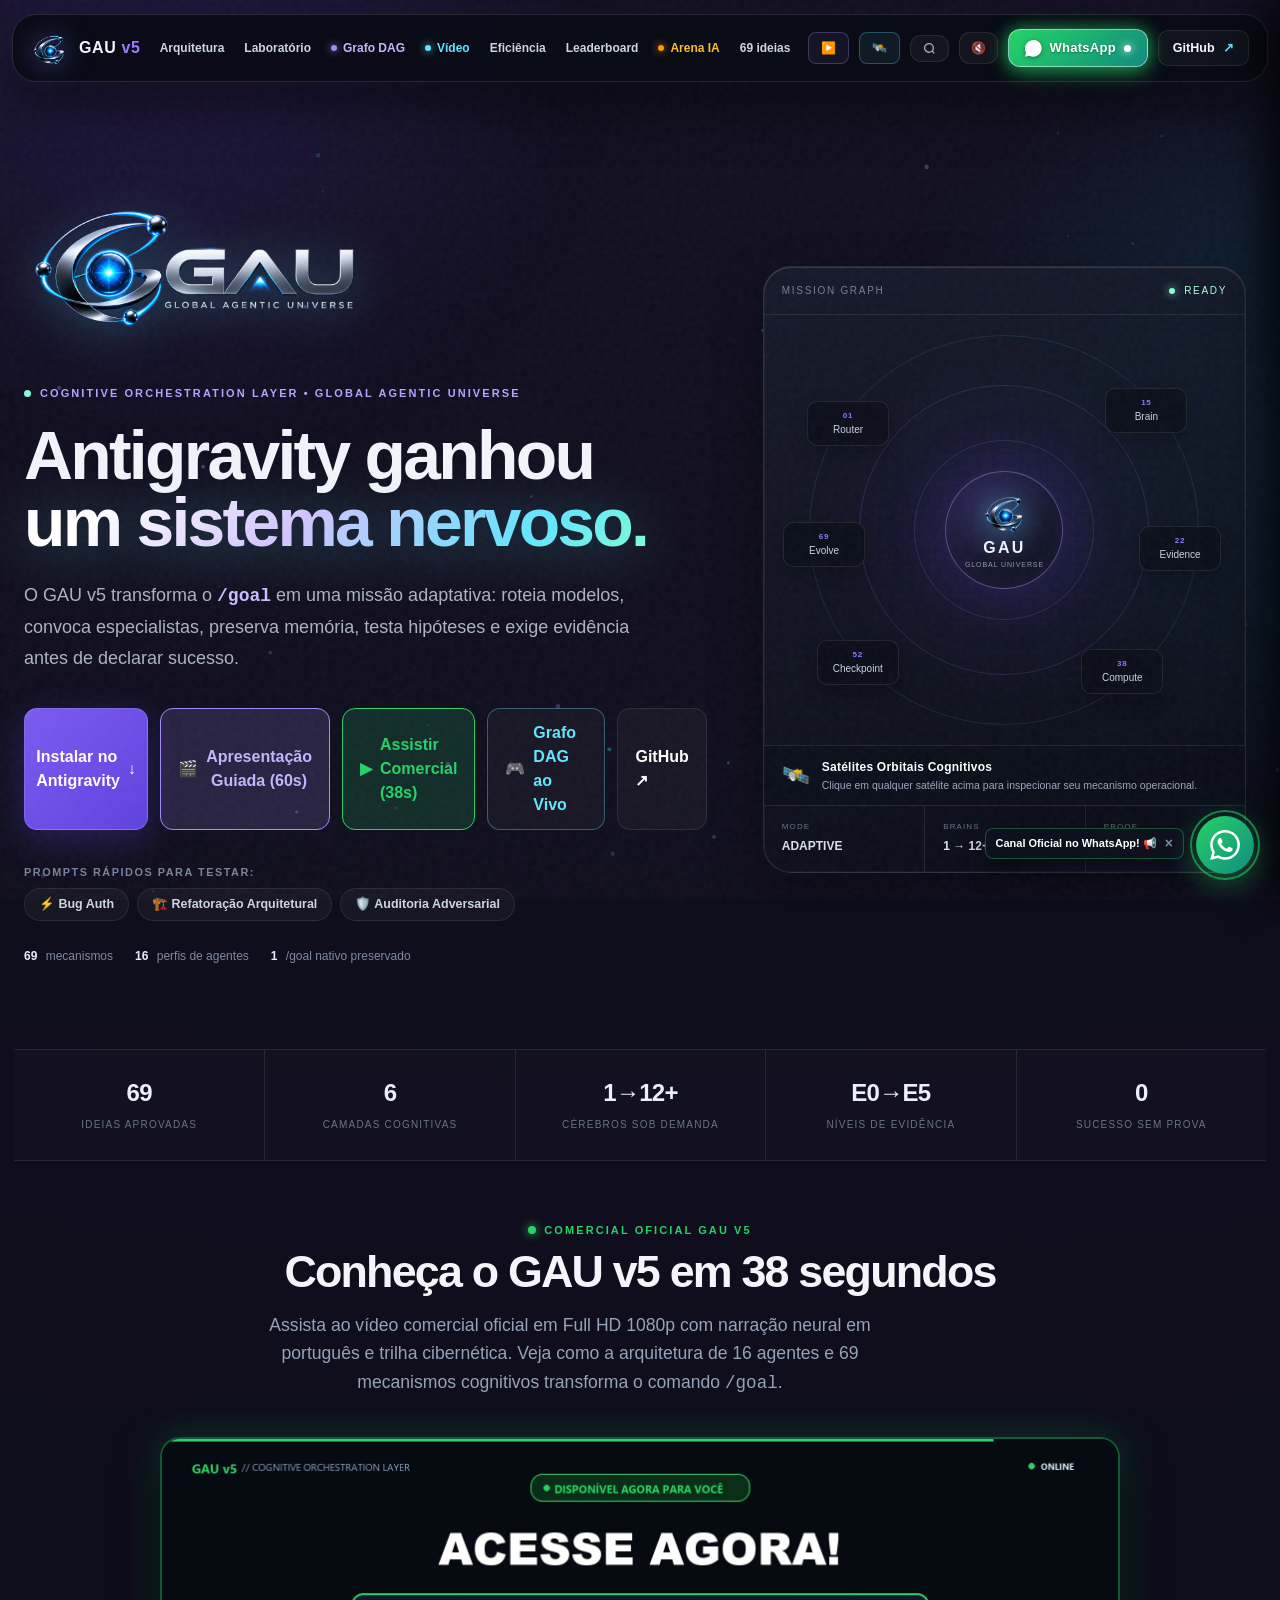
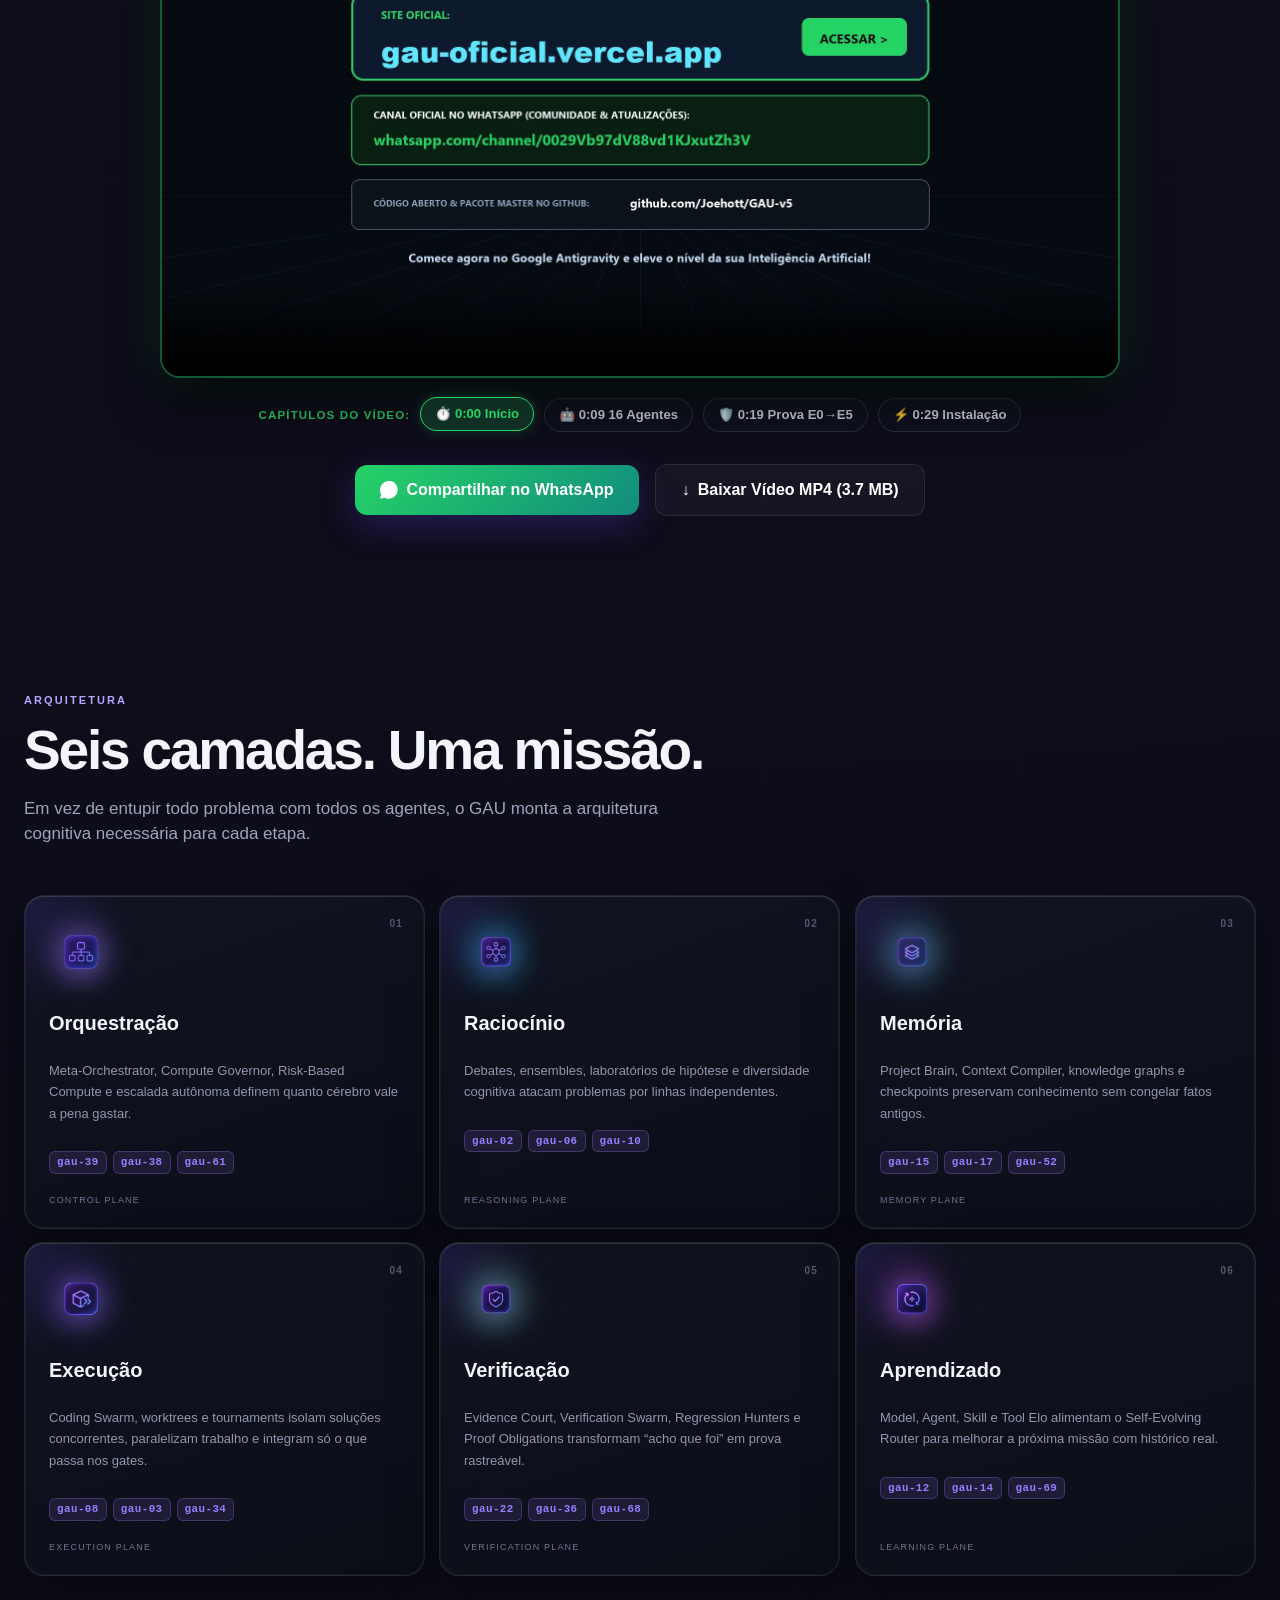
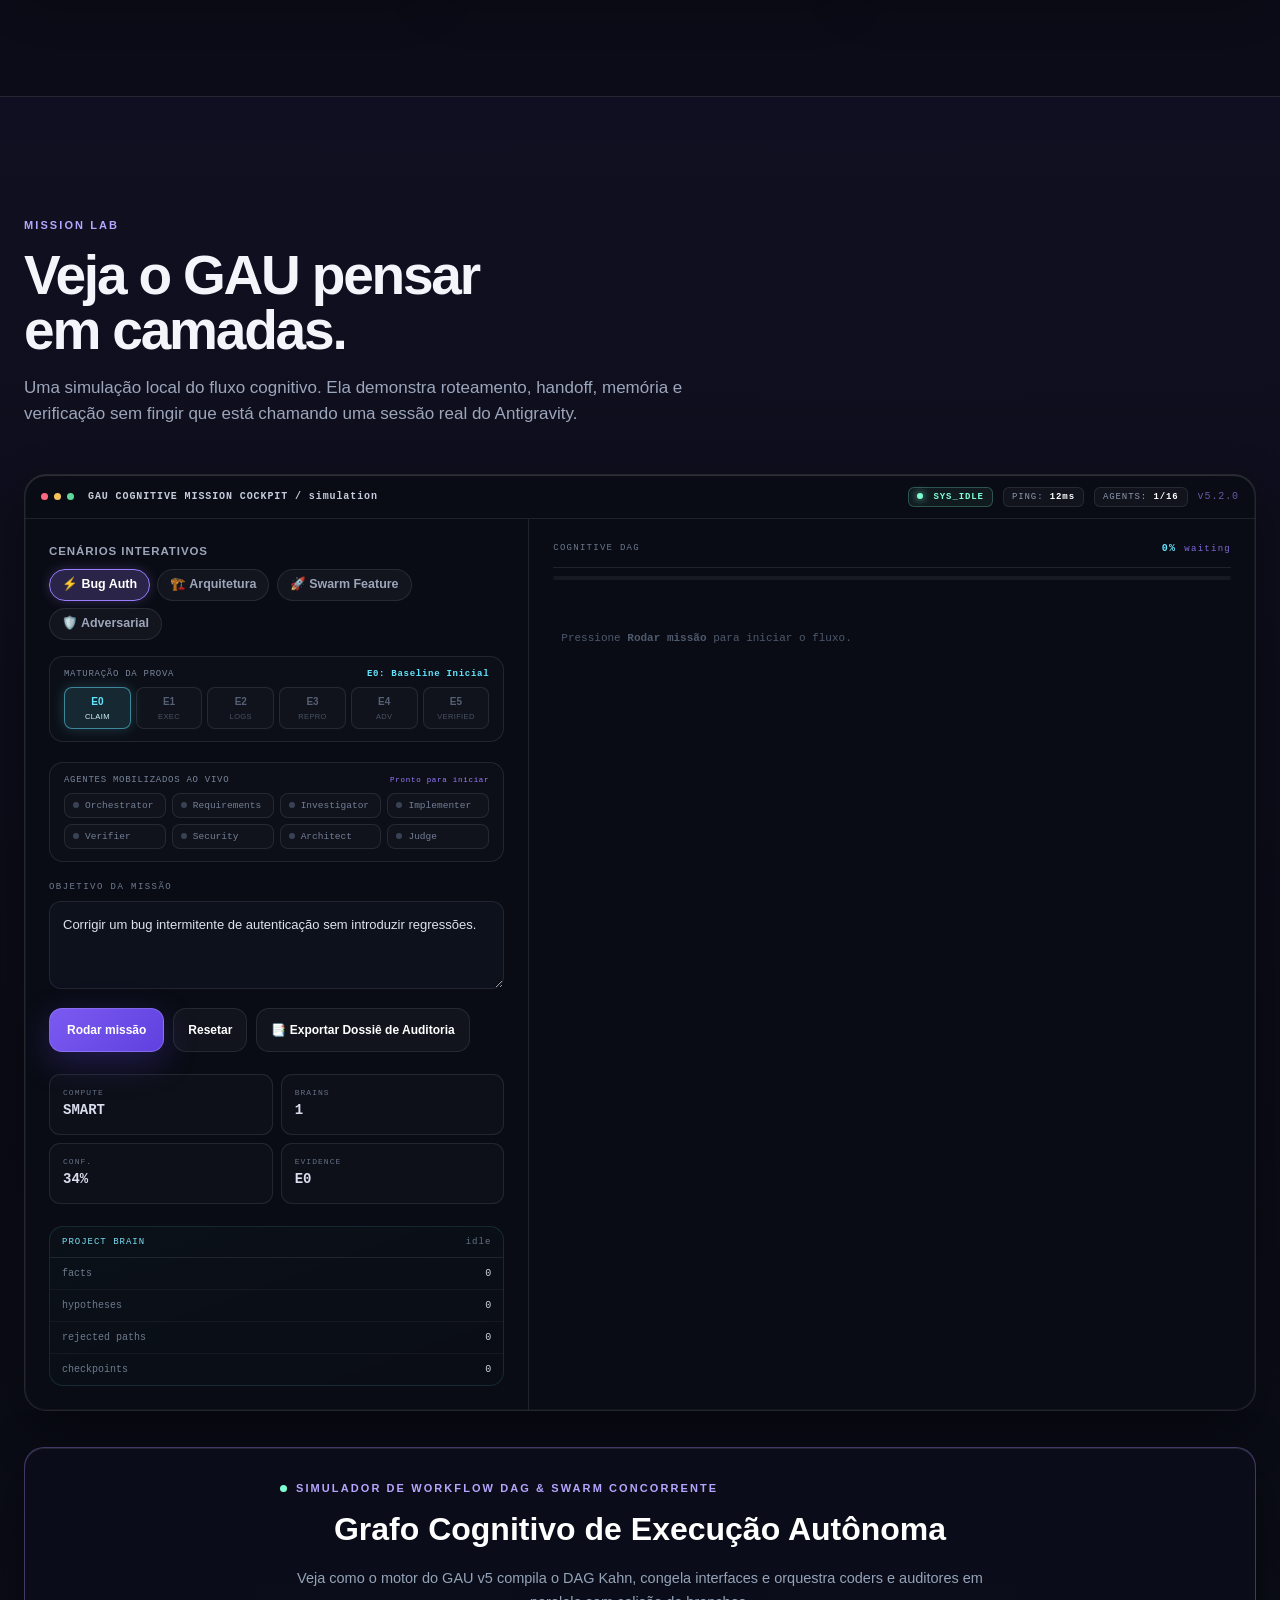
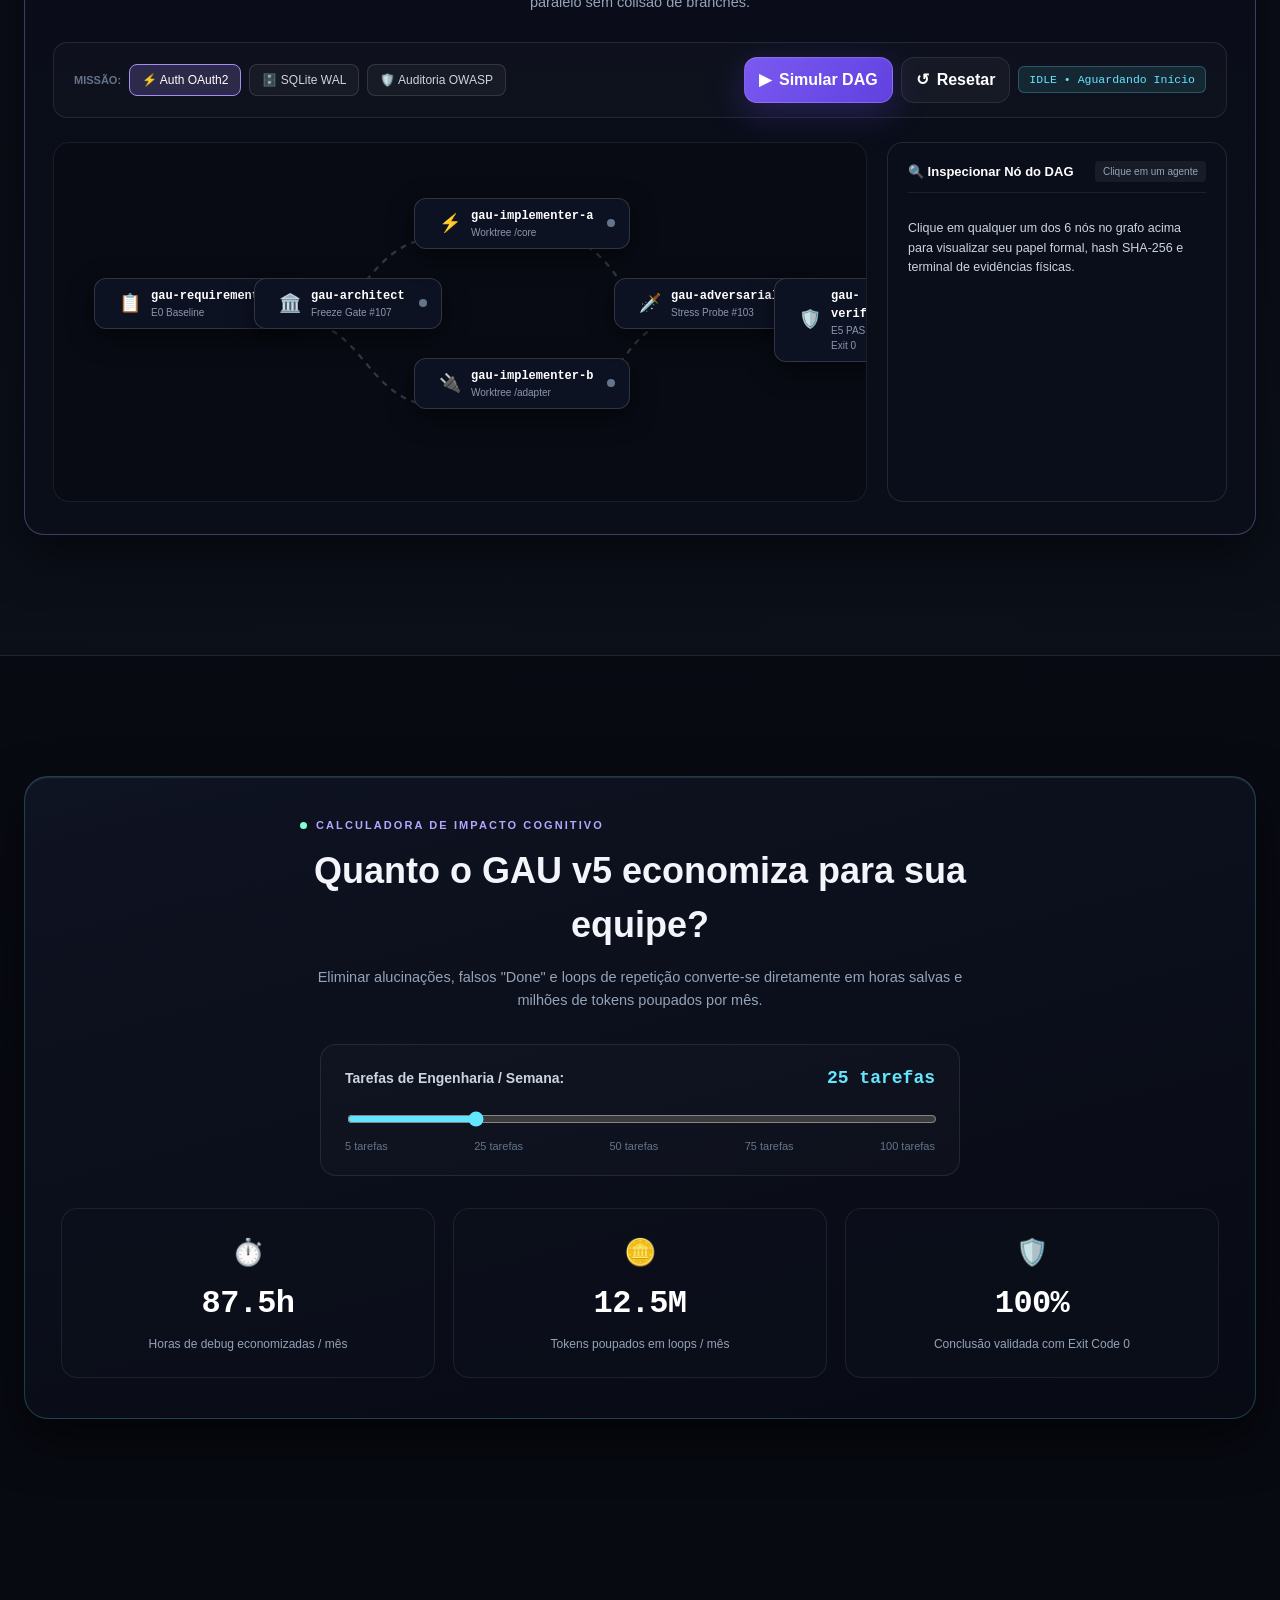
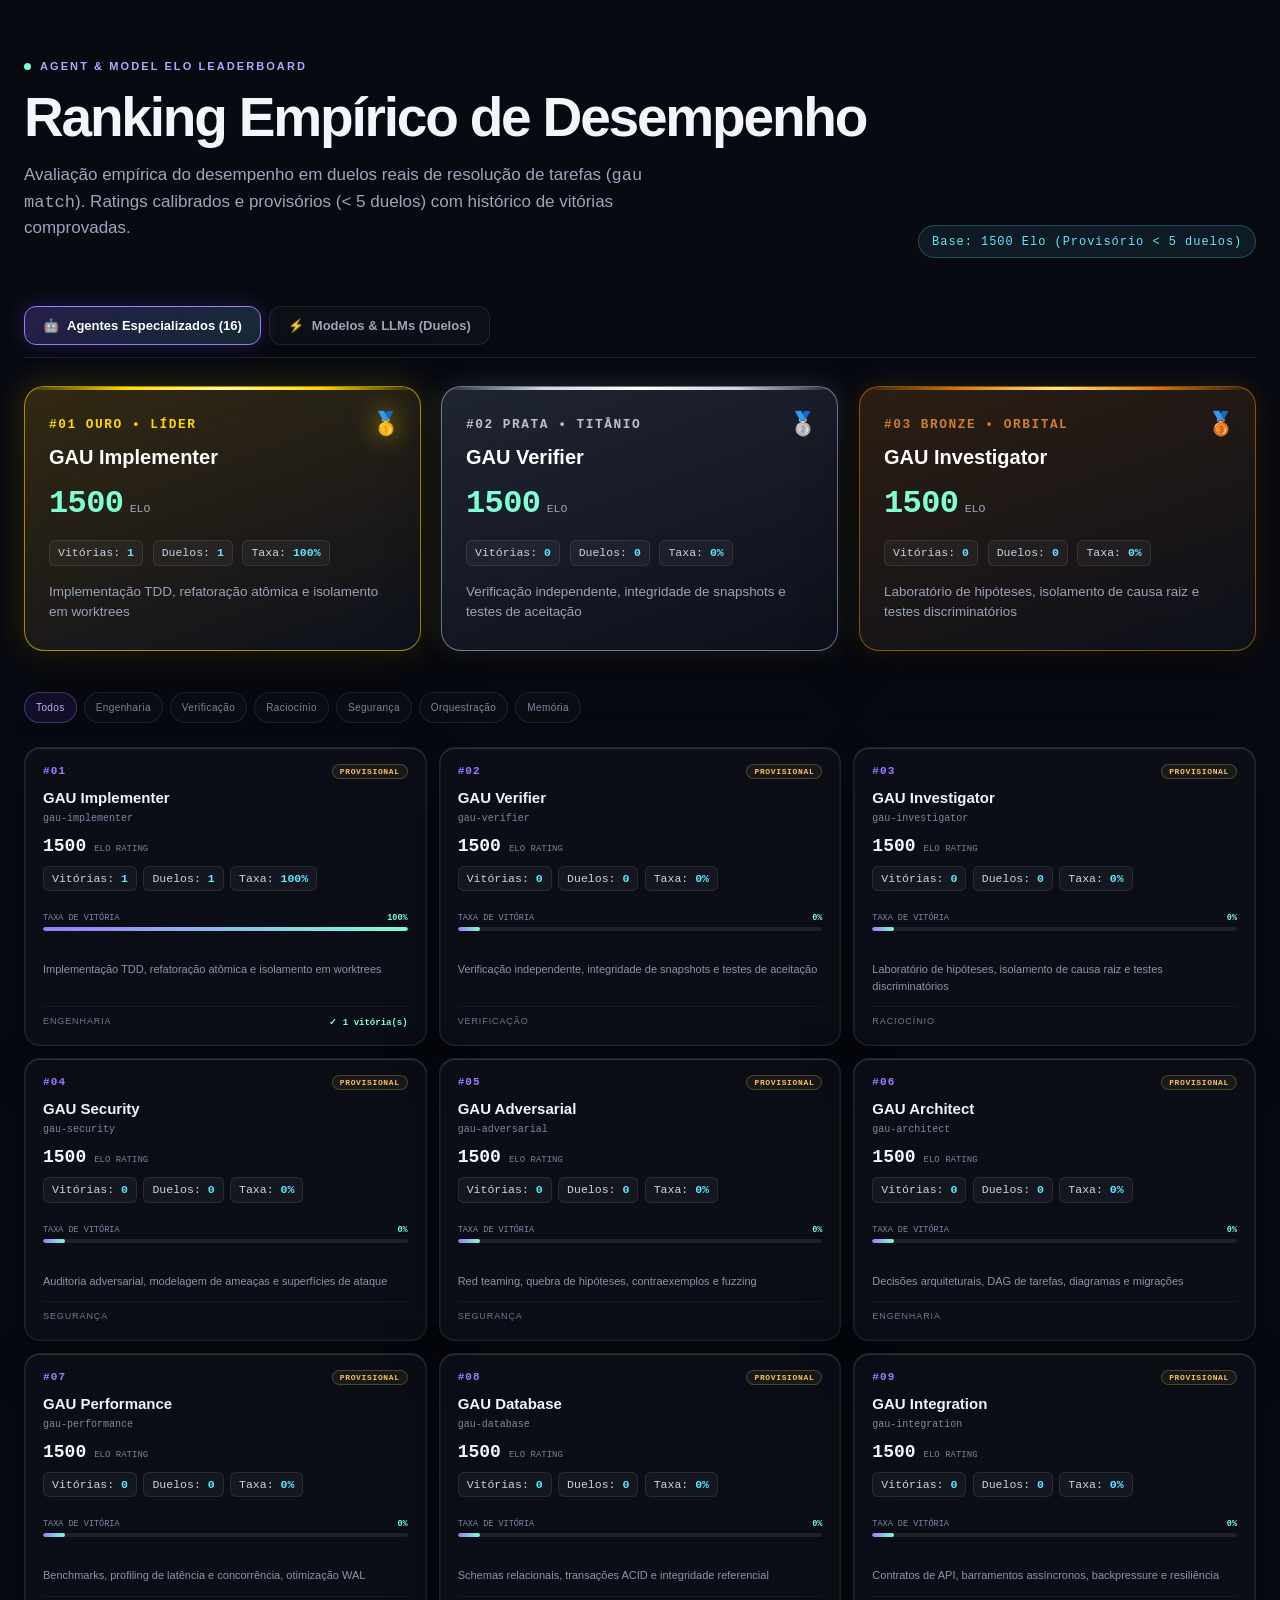
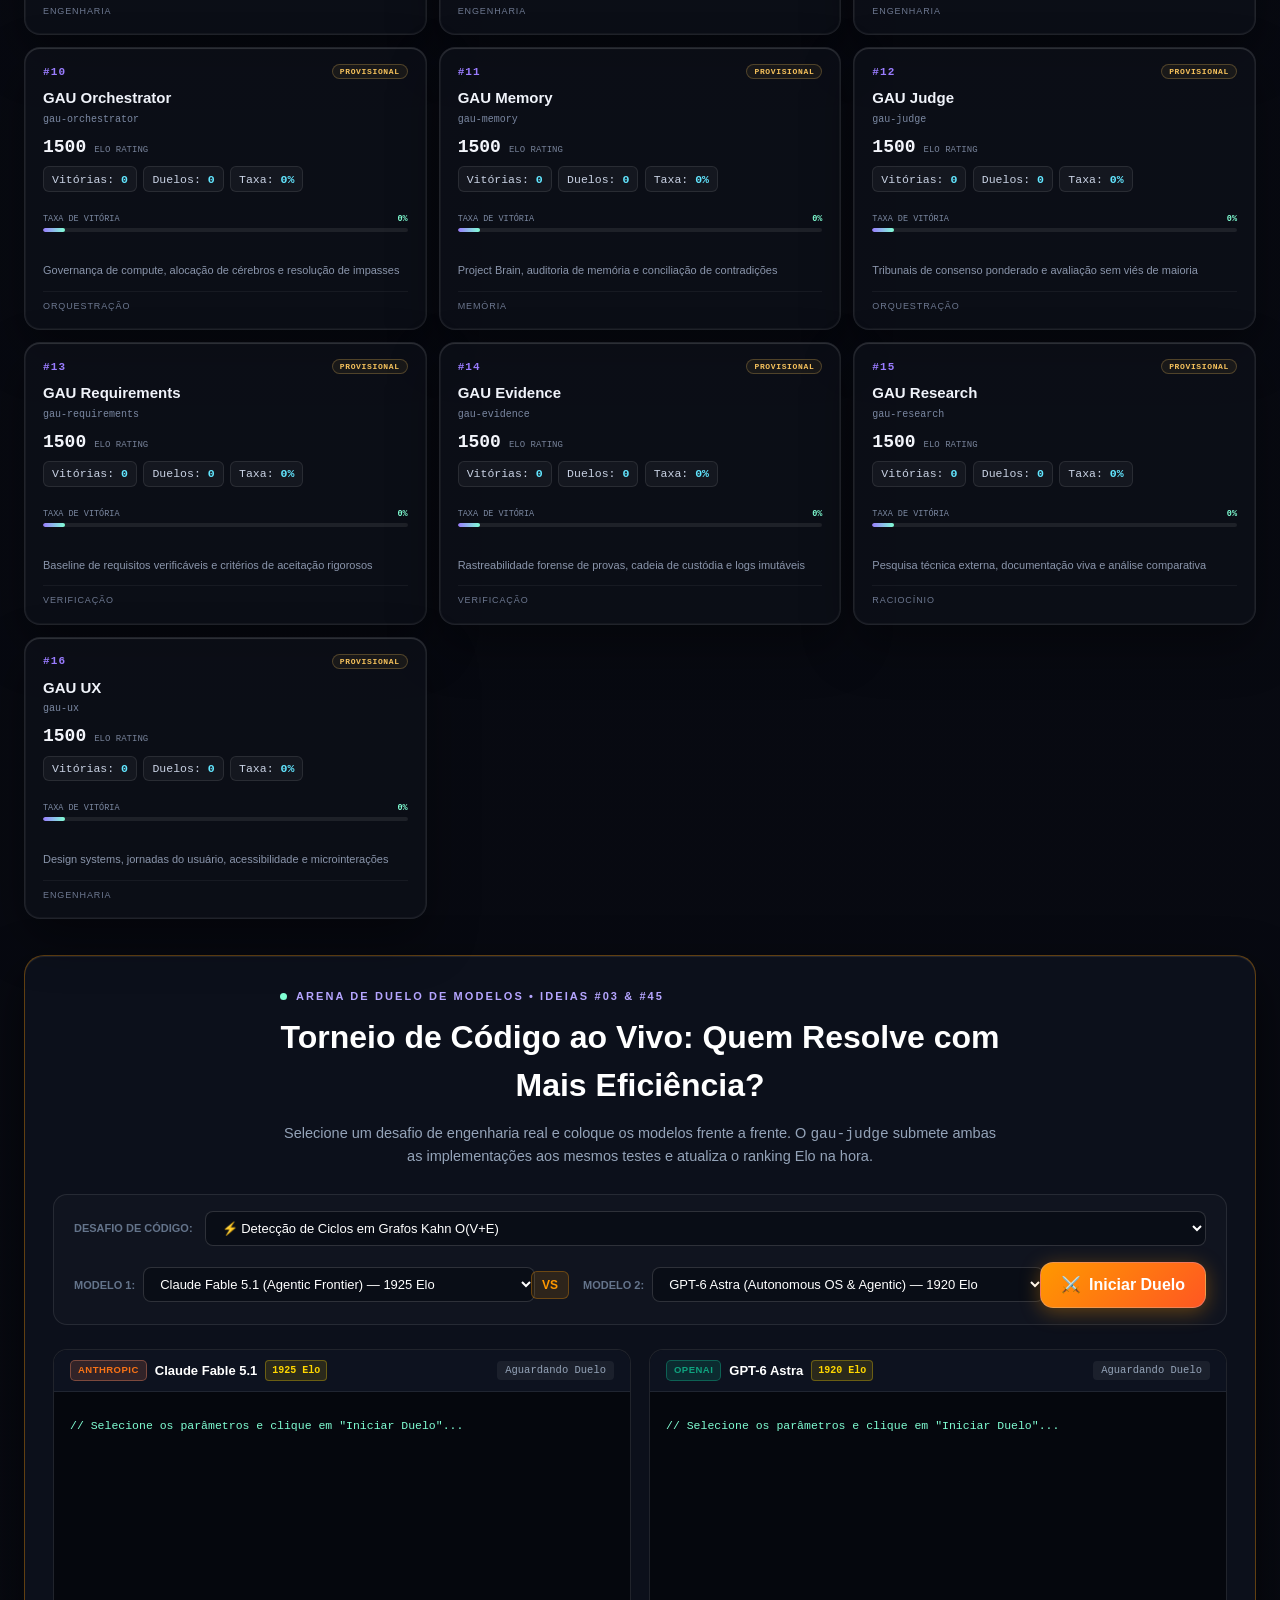
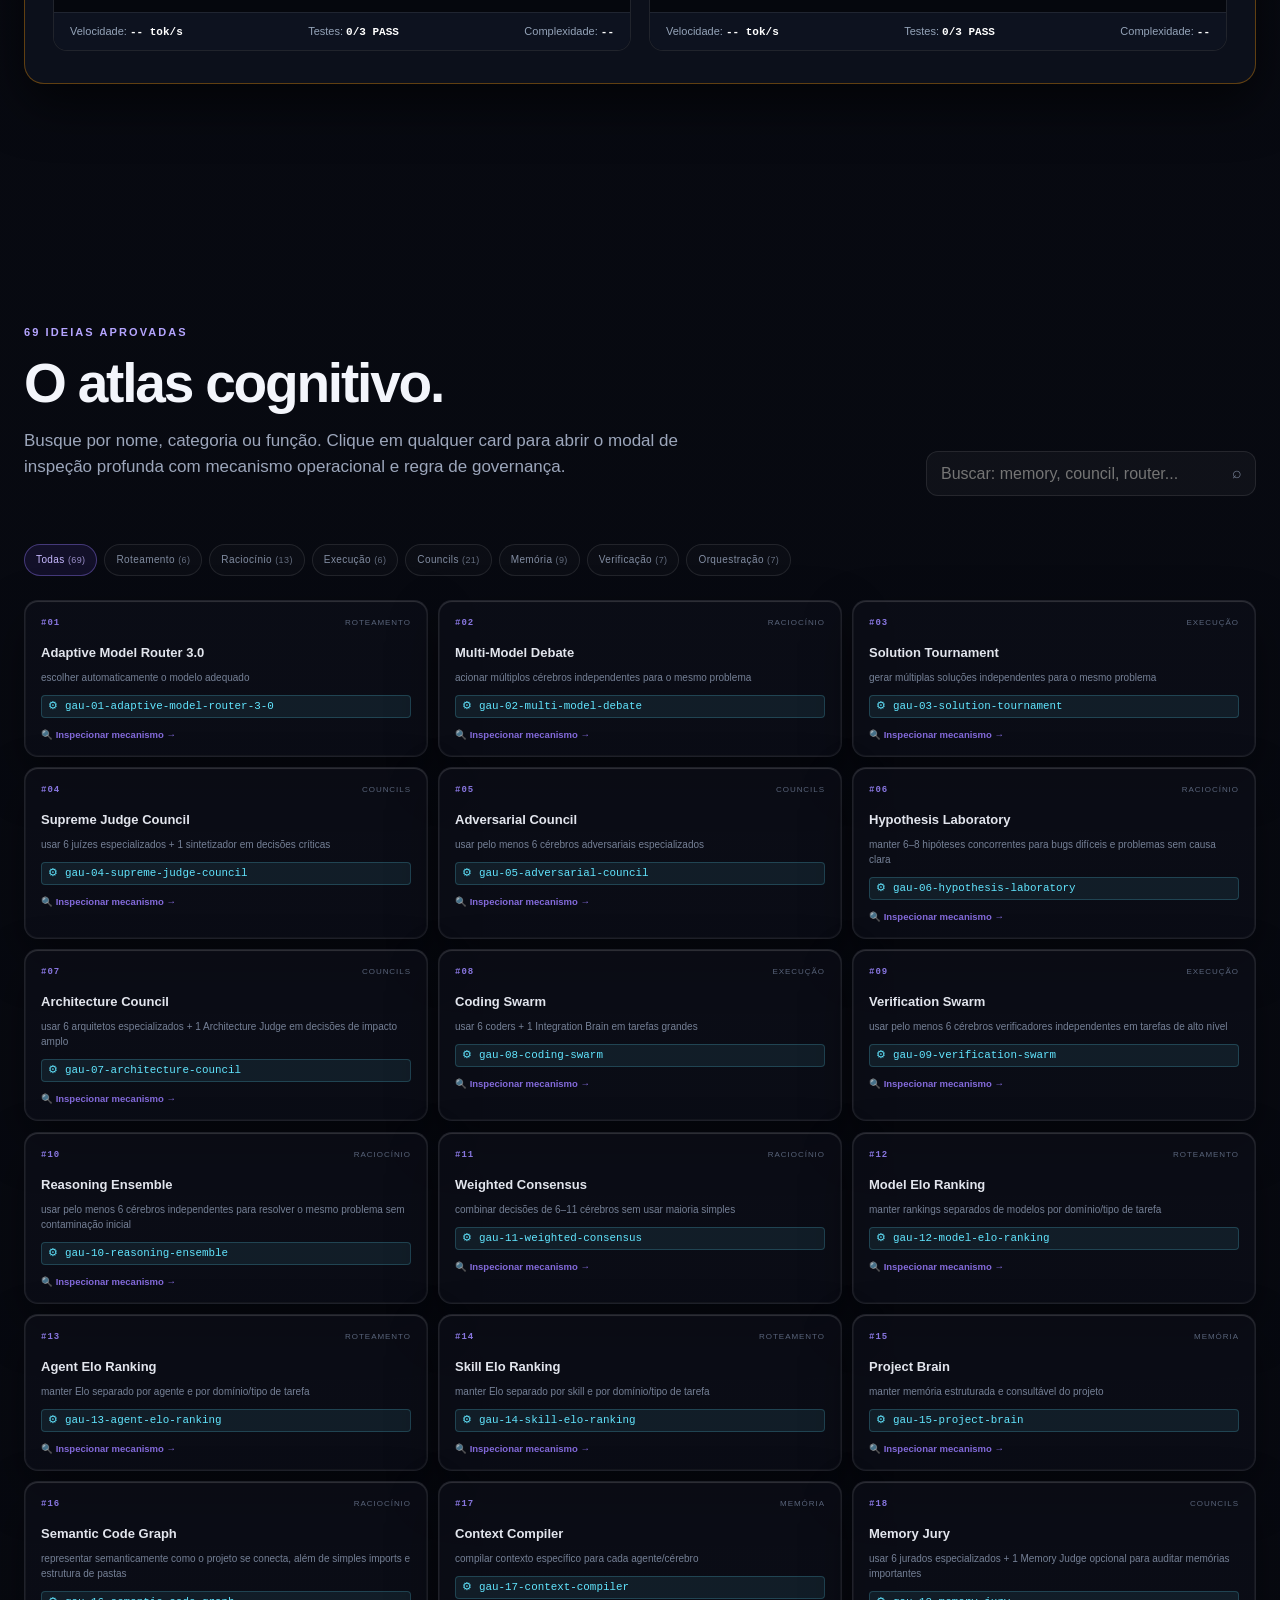
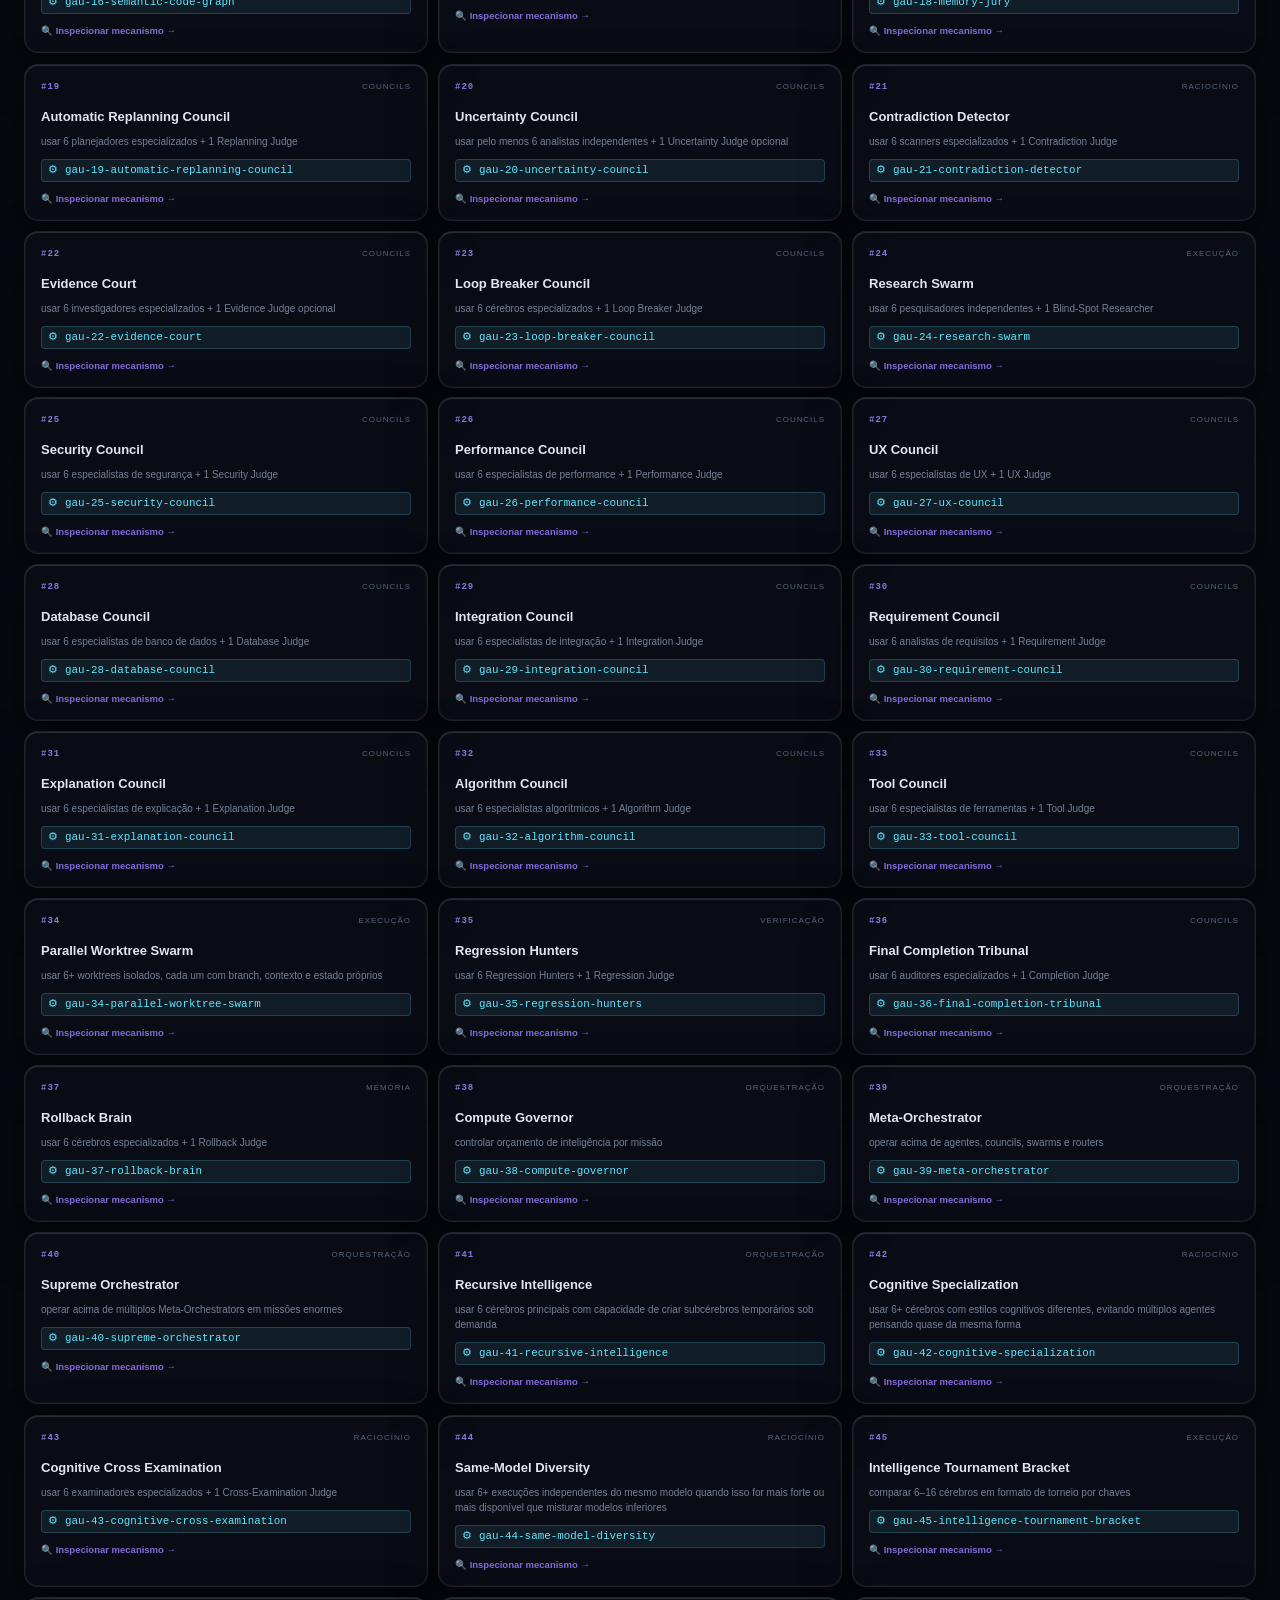
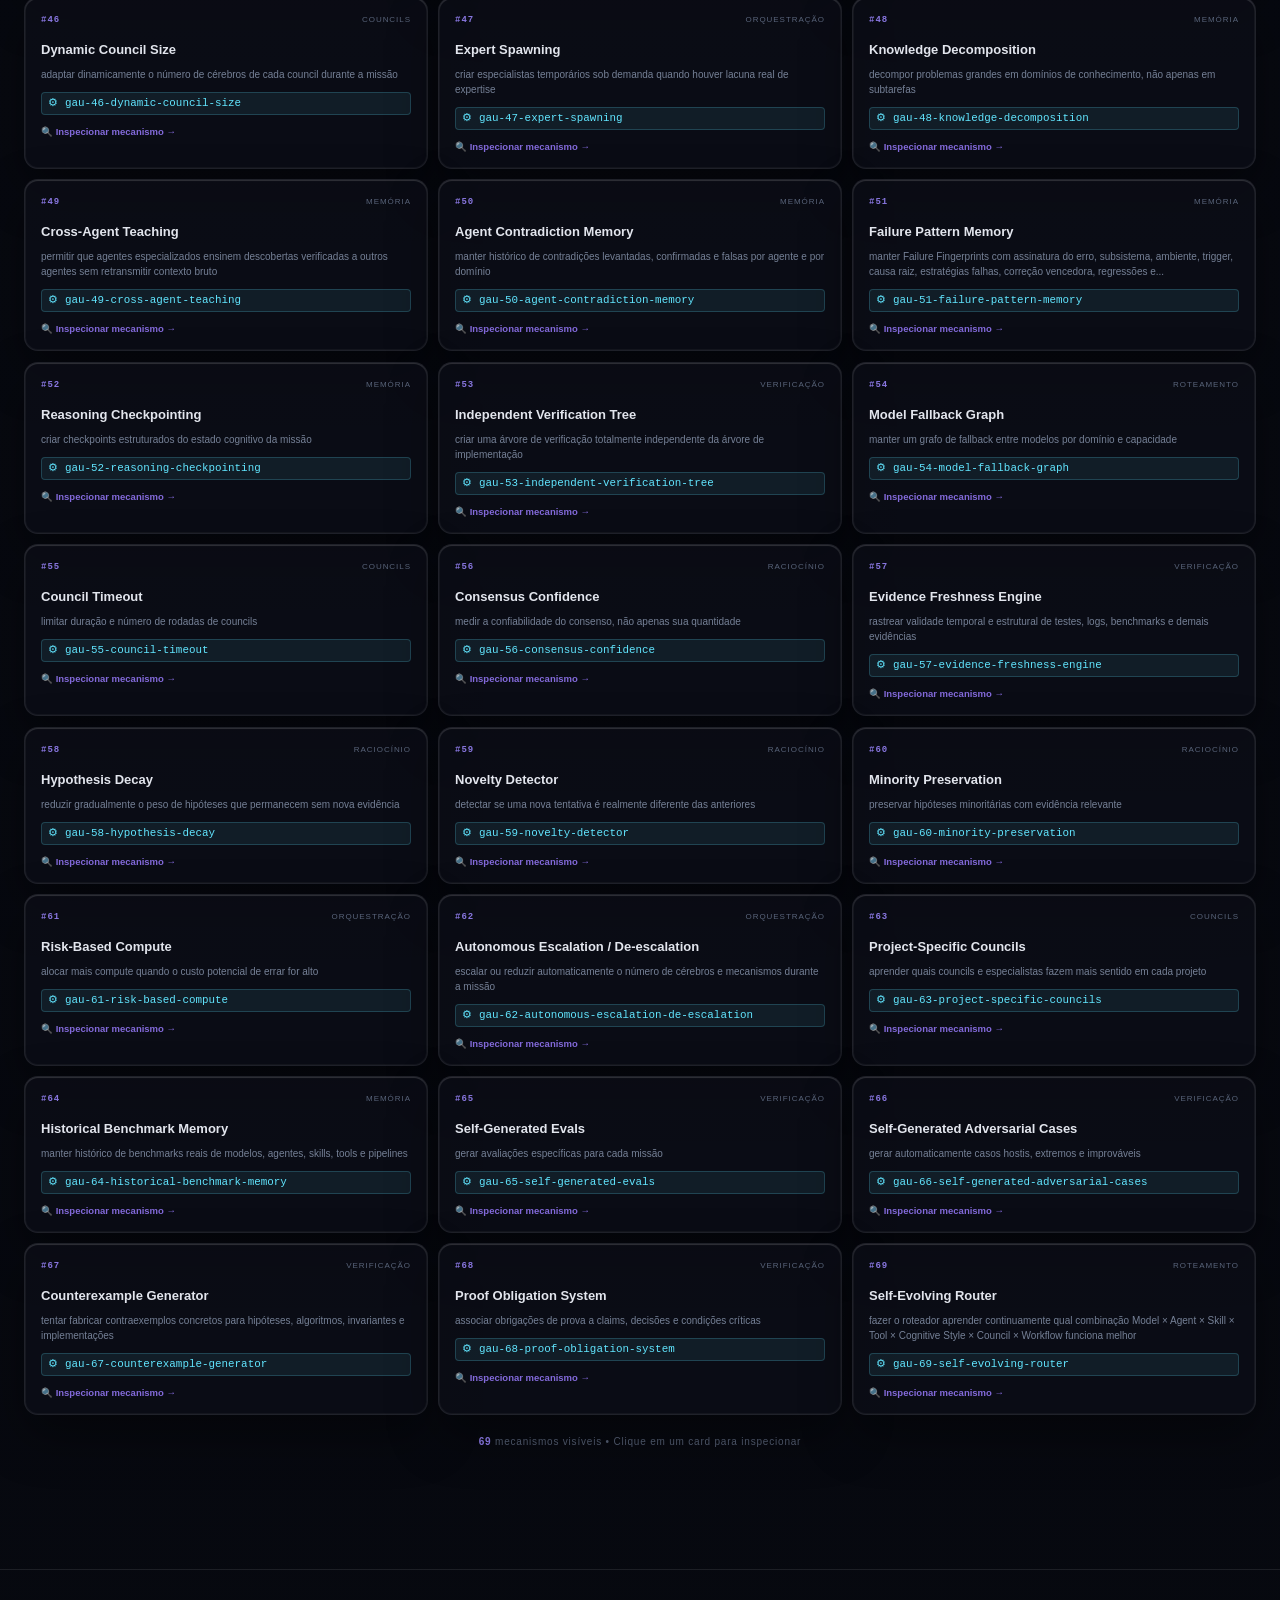
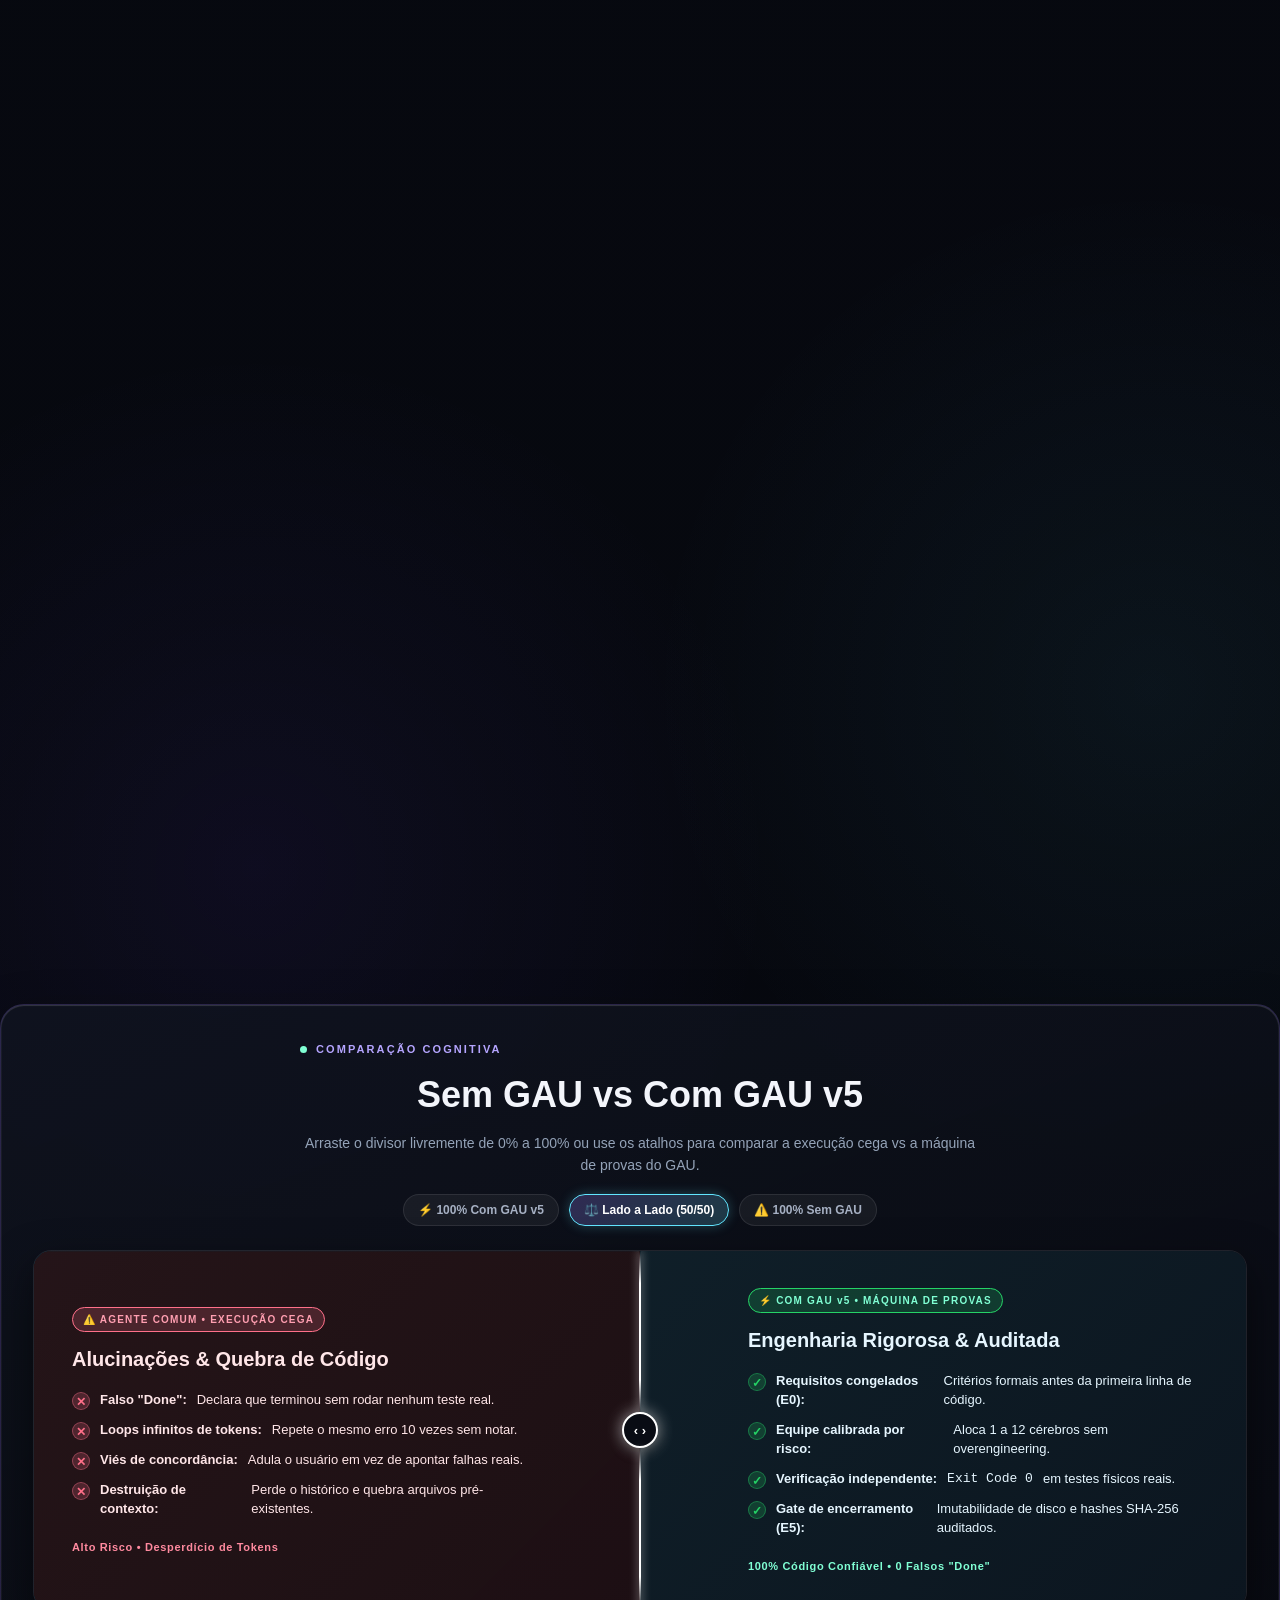
==== commit de220d70: "fix(site): remover integracao do discord e manter whatsapp 100% ativo" ====
--- a/site/index.html
+++ b/site/index.html
@@ -35,7 +35,7 @@
   <link rel="icon" href="assets/gau-icon.png" type="image/png" />
   <link rel="icon" href="assets/favicon.svg" type="image/svg+xml" />
   <link rel="manifest" href="site.webmanifest" />
-  <link rel="stylesheet" href="styles.css?v=5.5.4" />
+  <link rel="stylesheet" href="styles.css?v=5.5.5" />
 
   <!-- Vercel Web Analytics & Speed Insights -->
   <script>
@@ -74,35 +74,6 @@
     .whatsapp-modal.open,
     .whatsapp-modal.active {
       display: block !important;
-    }
-    .discord-floating {
-      position: fixed !important;
-      bottom: 26px !important;
-      left: 26px !important;
-      z-index: 99999 !important;
-      display: block !important;
-    }
-    @media (max-width: 768px) {
-      .discord-floating {
-        bottom: calc(76px + env(safe-area-inset-bottom, 0px)) !important;
-        left: 16px !important;
-      }
-    }
-    .discord-pulse-btn {
-      width: 58px !important;
-      height: 58px !important;
-      border-radius: 50% !important;
-      background: linear-gradient(135deg, #5865F2, #4752C4) !important;
-      border: none !important;
-      cursor: pointer !important;
-      display: grid !important;
-      place-items: center !important;
-      box-shadow: 0 8px 30px rgba(88, 101, 242, 0.45) !important;
-      position: relative !important;
-    }
-    .discord-modal.open,
-    .discord-modal.active {
-      display: flex !important;
     }
   </style>
 </head>
@@ -1228,10 +1199,6 @@
         <svg width="15" height="15" viewBox="0 0 24 24" fill="#25D366" style="vertical-align: middle; margin-right: 4px;"><path d="M12.031 6.172c-3.181 0-5.767 2.586-5.768 5.766-.001 1.298.38 2.27 1.019 3.287l-.582 2.128 2.182-.573c.978.58 1.911.928 3.145.929 3.178 0 5.767-2.587 5.768-5.766.001-3.187-2.575-5.77-5.764-5.771zm3.392 8.244c-.144.405-.837.774-1.17.824-.299.045-.677.063-1.092-.069-.252-.08-.575-.187-.988-.365-1.739-.751-2.874-2.502-2.961-2.617-.087-.116-.708-.94-.708-1.793s.448-1.273.607-1.446c.159-.173.346-.217.462-.217l.332.006c.106.005.249-.04.39.298.144.347.491 1.2.534 1.287.043.087.072.188.014.304-.058.116-.087.188-.173.289l-.26.304c-.087.086-.177.18-.076.354.101.174.449.741.964 1.201.662.591 1.221.774 1.394.86s.274.072.376-.043c.101-.116.433-.506.549-.68.116-.173.231-.145.39-.087s1.011.477 1.184.564.289.13.332.202c.043.072.043.419-.101.824zm-3.423-14.416c-6.627 0-12 5.373-12 12 0 2.126.556 4.12 1.528 5.856l-1.624 5.928 6.074-1.593c1.666.91 3.567 1.42 5.586 1.42 6.627 0 12-5.373 12-12 0-6.627-5.373-12-12-12z"/></svg>
         <span>WhatsApp</span>
       </a>
-      <a class="footer-discord-link" id="footerDiscordBtn" href="https://discord.com/channels/1553092110410842143/1553092190778032268" target="_blank" rel="noopener noreferrer" style="display: inline-flex; align-items: center; color: #5865F2;">
-        <svg width="15" height="15" viewBox="0 0 24 24" fill="#5865F2" style="vertical-align: middle; margin-right: 4px;"><path d="M20.317 4.37a19.791 19.791 0 0 0-4.885-1.515.074.074 0 0 0-.079.037c-.21.375-.444.864-.608 1.25a18.27 18.27 0 0 0-5.487 0 12.64 12.64 0 0 0-.617-1.25.077.077 0 0 0-.079-.037A19.736 19.736 0 0 0 3.677 4.37a.07.07 0 0 0-.032.027C.533 9.046-.32 13.58.099 18.057a.082.082 0 0 0 .031.057 19.9 19.9 0 0 0 5.993 3.03.078.078 0 0 0 .084-.028c.462-.63.874-1.295 1.226-1.994.021-.041.001-.09-.041-.106a13.107 13.107 0 0 1-1.872-.892.077.077 0 0 1-.008-.128 10.2 10.2 0 0 0 .372-.292.074.074 0 0 1 .077-.01c3.929 1.793 8.18 1.793 12.061 0a.074.074 0 0 1 .078.01c.12.098.246.198.373.292a.077.077 0 0 1-.006.127 12.299 12.299 0 0 1-1.873.894.077.077 0 0 0-.041.107c.36.698.772 1.362 1.225 1.993a.076.076 0 0 0 .084.028 19.839 19.839 0 0 0 6.002-3.03.077.077 0 0 0 .032-.054c.5-5.177-.838-9.674-3.549-13.66a.061.061 0 0 0-.031-.028z"/></svg>
-        <span>Discord Oficial</span>
-      </a>
       <a href="https://github.com/Joehott/GAU-v5" target="_blank" rel="noopener noreferrer">GitHub ↗</a>
       <a href="#top">Voltar ao topo ↑</a>
     </div>
@@ -1302,92 +1269,6 @@
       </div>
     </div>
   </div>
-
-  <!-- Floating Discord Action Widget & Interactive Modal (Onde aponta a seta: Canto Inferior Esquerdo) -->
-  <div class="discord-floating" id="discordFloating">
-    <div class="discord-tooltip" id="discordTooltip">
-      <span>Comunidade Oficial no Discord! 🎮💬</span>
-      <button class="discord-tooltip-close" id="discordTooltipClose" aria-label="Fechar">&times;</button>
-    </div>
-    <button class="discord-pulse-btn" id="discordToggleBtn" aria-label="Abrir Discord da Comunidade" title="Discord Oficial GAU v5">
-      <span class="discord-pulse-ring"></span>
-      <svg width="28" height="28" viewBox="0 0 24 24" fill="#ffffff">
-        <path d="M20.317 4.37a19.791 19.791 0 0 0-4.885-1.515.074.074 0 0 0-.079.037c-.21.375-.444.864-.608 1.25a18.27 18.27 0 0 0-5.487 0 12.64 12.64 0 0 0-.617-1.25.077.077 0 0 0-.079-.037A19.736 19.736 0 0 0 3.677 4.37a.07.07 0 0 0-.032.027C.533 9.046-.32 13.58.099 18.057a.082.082 0 0 0 .031.057 19.9 19.9 0 0 0 5.993 3.03.078.078 0 0 0 .084-.028c.462-.63.874-1.295 1.226-1.994.021-.041.001-.09-.041-.106a13.107 13.107 0 0 1-1.872-.892.077.077 0 0 1-.008-.128 10.2 10.2 0 0 0 .372-.292.074.074 0 0 1 .077-.01c3.929 1.793 8.18 1.793 12.061 0a.074.074 0 0 1 .078.01c.12.098.246.198.373.292a.077.077 0 0 1-.006.127 12.299 12.299 0 0 1-1.873.894.077.077 0 0 0-.041.107c.36.698.772 1.362 1.225 1.993a.076.076 0 0 0 .084.028 19.839 19.839 0 0 0 6.002-3.03.077.077 0 0 0 .032-.054c.5-5.177-.838-9.674-3.549-13.66a.061.061 0 0 0-.031-.028zM8.02 15.33c-1.183 0-2.157-1.085-2.157-2.419 0-1.333.956-2.419 2.157-2.419 1.21 0 2.176 1.096 2.157 2.42 0 1.333-.956 2.418-2.157 2.418zm7.975 0c-1.183 0-2.157-1.085-2.157-2.419 0-1.333.955-2.419 2.157-2.419 1.21 0 2.176 1.096 2.157 2.42 0 1.333-.946 2.418-2.157 2.418z"/>
-      </svg>
-    </button>
-
-    <div class="discord-modal" id="discordModal">
-      <div class="discord-modal-head">
-        <div class="discord-head-info">
-          <div class="discord-avatar">
-            <img src="assets/gau-avatar.png" alt="GAU v5" width="40" height="40">
-            <span class="discord-online-indicator"></span>
-          </div>
-          <div>
-            <strong>Comunidade Oficial GAU v5</strong>
-            <small>Discord • Suporte & Devs</small>
-          </div>
-        </div>
-        <button class="discord-close-btn" id="discordCloseBtn" aria-label="Fechar">&times;</button>
-      </div>
-      <div class="discord-modal-body">
-        <div class="discord-chat-bubble">
-          <div class="discord-bubble-sender">
-            <svg width="14" height="14" viewBox="0 0 24 24" fill="#5865F2"><path d="M20.317 4.37a19.791 19.791 0 0 0-4.885-1.515.074.074 0 0 0-.079.037c-.21.375-.444.864-.608 1.25a18.27 18.27 0 0 0-5.487 0 12.64 12.64 0 0 0-.617-1.25.077.077 0 0 0-.079-.037A19.736 19.736 0 0 0 3.677 4.37a.07.07 0 0 0-.032.027C.533 9.046-.32 13.58.099 18.057a.082.082 0 0 0 .031.057 19.9 19.9 0 0 0 5.993 3.03.078.078 0 0 0 .084-.028c.462-.63.874-1.295 1.226-1.994.021-.041.001-.09-.041-.106a13.107 13.107 0 0 1-1.872-.892.077.077 0 0 1-.008-.128 10.2 10.2 0 0 0 .372-.292.074.074 0 0 1 .077-.01c3.929 1.793 8.18 1.793 12.061 0a.074.074 0 0 1 .078.01c.12.098.246.198.373.292a.077.077 0 0 1-.006.127 12.299 12.299 0 0 1-1.873.894.077.077 0 0 0-.041.107c.36.698.772 1.362 1.225 1.993a.076.076 0 0 0 .084.028 19.839 19.839 0 0 0 6.002-3.03.077.077 0 0 0 .032-.054c.5-5.177-.838-9.674-3.549-13.66a.061.061 0 0 0-.031-.028z"/></svg>
-            <span>GAU v5 Comunidade Oficial</span>
-          </div>
-          <p>Bem-vindo à nossa comunidade no Discord! Aqui você encontra programadores, novidades e suporte para o ecossistema GAU v5.</p>
-        </div>
-
-        <!-- ALERTA GIGANTE: NÃO USE CALL -->
-        <div class="discord-rules-alert">
-          <div class="discord-rules-alert-head">
-            <span class="rules-alert-icon">🚫</span>
-            <strong>REGRA OBRIGATÓRIA: NÃO USE CALL!</strong>
-          </div>
-          <p>Nosso suporte e comunidade operam <strong>100% via CHAT e TEXTO</strong>. Chamadas de voz estão permanentemente desativadas para que todas as dúvidas, comandos e códigos fiquem registrados para todos!</p>
-        </div>
-
-        <!-- GUIA DE CANAIS -->
-        <div class="discord-channels-list">
-          <div class="discord-chan-item">
-            <span class="chan-hash">#</span>
-            <div class="chan-info">
-              <strong>duvidas-gau</strong>
-              <small>Perguntas sobre agentes, skills e /goal</small>
-            </div>
-          </div>
-          <div class="discord-chan-item">
-            <span class="chan-hash">#</span>
-            <div class="chan-info">
-              <strong>suporte-tecnico</strong>
-              <small>Resolução de erros com logs e evidências</small>
-            </div>
-          </div>
-          <div class="discord-chan-item">
-            <span class="chan-hash">#</span>
-            <div class="chan-info">
-              <strong>chat-geral</strong>
-              <small>Bate-papo da comunidade (apenas texto)</small>
-            </div>
-          </div>
-          <div class="discord-chan-item">
-            <span class="chan-hash">#</span>
-            <div class="chan-info">
-              <strong>avisos-e-regras</strong>
-              <small>Atualizações oficiais e novidades</small>
-            </div>
-          </div>
-        </div>
-
-        <a class="discord-join-btn" id="discordJoinBtn" href="https://discord.com/channels/1553092110410842143/1553092190778032268" target="_blank" rel="noopener noreferrer">
-          <svg width="20" height="20" viewBox="0 0 24 24" fill="currentColor"><path d="M20.317 4.37a19.791 19.791 0 0 0-4.885-1.515.074.074 0 0 0-.079.037c-.21.375-.444.864-.608 1.25a18.27 18.27 0 0 0-5.487 0 12.64 12.64 0 0 0-.617-1.25.077.077 0 0 0-.079-.037A19.736 19.736 0 0 0 3.677 4.37a.07.07 0 0 0-.032.027C.533 9.046-.32 13.58.099 18.057a.082.082 0 0 0 .031.057 19.9 19.9 0 0 0 5.993 3.03.078.078 0 0 0 .084-.028c.462-.63.874-1.295 1.226-1.994.021-.041.001-.09-.041-.106a13.107 13.107 0 0 1-1.872-.892.077.077 0 0 1-.008-.128 10.2 10.2 0 0 0 .372-.292.074.074 0 0 1 .077-.01c3.929 1.793 8.18 1.793 12.061 0a.074.074 0 0 1 .078.01c.12.098.246.198.373.292a.077.077 0 0 1-.006.127 12.299 12.299 0 0 1-1.873.894.077.077 0 0 0-.041.107c.36.698.772 1.362 1.225 1.993a.076.076 0 0 0 .084.028 19.839 19.839 0 0 0 6.002-3.03.077.077 0 0 0 .032-.054c.5-5.177-.838-9.674-3.549-13.66a.061.061 0 0 0-.031-.028z"/></svg>
-          <span>Entrar no Discord Oficial GAU v5 ↗</span>
-        </a>
-      </div>
-    </div>
-  </div>
-
   <!-- Mobile Bottom Navigation Dock (Native App Style) -->
   <nav class="mobile-bottom-dock" aria-label="Navegação inferior mobile">
     <a href="#top" class="dock-item active" id="dockHome">
@@ -1572,7 +1453,7 @@
 
   <div id="toastNotification" class="toast-notification" aria-live="polite"></div>
 
-  <script src="ideas.js?v=5.5.4"></script>
-  <script src="app.js?v=5.5.4"></script>
+  <script src="ideas.js?v=5.5.5"></script>
+  <script src="app.js?v=5.5.5"></script>
 </body>
 </html>
--- a/site/styles.css
+++ b/site/styles.css
@@ -813,304 +813,6 @@
   transform: translateY(-1px);
   box-shadow: 0 6px 24px rgba(37, 211, 102, 0.6);
 }
-
-/* ==========================================================================
-   FLOATING DISCORD BUTTON & INTERACTIVE MODAL (CANTO INFERIOR ESQUERDO)
-   ========================================================================== */
-.discord-floating {
-  position: fixed;
-  bottom: 26px;
-  left: 26px;
-  z-index: 9999;
-}
-.discord-pulse-btn {
-  width: 58px;
-  height: 58px;
-  border-radius: 50%;
-  background: linear-gradient(135deg, #5865F2, #4752C4);
-  border: none;
-  cursor: pointer;
-  display: grid;
-  place-items: center;
-  box-shadow: 0 8px 30px rgba(88, 101, 242, 0.45);
-  position: relative;
-  transition: transform 0.25s cubic-bezier(0.175, 0.885, 0.32, 1.275);
-}
-.discord-pulse-btn:hover {
-  transform: scale(1.08);
-}
-.discord-pulse-ring {
-  position: absolute;
-  inset: -6px;
-  border-radius: 50%;
-  border: 2px solid rgba(88, 101, 242, 0.55);
-  animation: pulseRingDiscord 2s infinite ease-out;
-  pointer-events: none;
-}
-@keyframes pulseRingDiscord {
-  0% { transform: scale(0.95); opacity: 1; }
-  100% { transform: scale(1.35); opacity: 0; }
-}
-
-.discord-tooltip {
-  position: absolute;
-  left: 70px;
-  top: 12px;
-  background: rgba(14, 18, 30, 0.95);
-  border: 1px solid rgba(88, 101, 242, 0.35);
-  color: #fff;
-  font-size: 11px;
-  font-weight: 700;
-  padding: 6px 10px;
-  border-radius: 8px;
-  box-shadow: 0 8px 24px rgba(0, 0, 0, 0.5);
-  display: flex;
-  align-items: center;
-  gap: 8px;
-  white-space: nowrap;
-  backdrop-filter: blur(12px);
-  animation: tooltipFadeDiscord 0.4s ease forwards;
-}
-@keyframes tooltipFadeDiscord {
-  from { opacity: 0; transform: translateX(-8px); }
-  to { opacity: 1; transform: translateX(0); }
-}
-.discord-tooltip-close {
-  background: none;
-  border: none;
-  color: #798ba7;
-  cursor: pointer;
-  font-size: 14px;
-  line-height: 1;
-  padding: 0;
-}
-.discord-tooltip-close:hover {
-  color: #fff;
-}
-
-.discord-modal {
-  position: absolute;
-  bottom: 74px;
-  left: 0;
-  width: 370px;
-  max-width: calc(100vw - 32px);
-  background: rgba(12, 16, 27, 0.98);
-  border: 1px solid rgba(88, 101, 242, 0.3);
-  border-radius: 20px;
-  box-shadow: 0 24px 60px rgba(0, 0, 0, 0.8), 0 0 30px rgba(88, 101, 242, 0.15);
-  backdrop-filter: blur(24px);
-  overflow: hidden;
-  display: none;
-  transform-origin: bottom left;
-}
-.discord-modal.open,
-.discord-modal.active {
-  display: flex !important;
-  flex-direction: column;
-  animation: modalInDiscord 0.28s cubic-bezier(0.16, 1, 0.3, 1) forwards;
-}
-@keyframes modalInDiscord {
-  from { opacity: 0; transform: scale(0.92) translateY(12px); }
-  to { opacity: 1; transform: scale(1) translateY(0); }
-}
-
-.discord-modal-head {
-  padding: 12px 16px;
-  background: linear-gradient(135deg, #5865F2, #404eed);
-  color: #fff;
-  display: flex;
-  justify-content: space-between;
-  align-items: center;
-}
-.discord-head-info {
-  display: flex;
-  align-items: center;
-  gap: 10px;
-}
-.discord-avatar {
-  position: relative;
-  width: 40px;
-  height: 40px;
-  border-radius: 50%;
-  background: #080b12;
-  display: grid;
-  place-items: center;
-  border: 2px solid #5865F2;
-  box-shadow: 0 0 14px rgba(88, 101, 242, 0.45);
-  flex-shrink: 0;
-}
-.discord-avatar img {
-  width: 100%;
-  height: 100%;
-  border-radius: 50%;
-  display: block;
-}
-.discord-online-indicator {
-  position: absolute;
-  bottom: -1px;
-  right: -1px;
-  width: 11px;
-  height: 11px;
-  background: #23a55a;
-  border: 2px solid #404eed;
-  border-radius: 50%;
-  box-shadow: 0 0 6px #23a55a;
-}
-.discord-head-info strong {
-  display: block;
-  font-size: 13px;
-  line-height: 1.2;
-}
-.discord-head-info small {
-  display: block;
-  font-size: 10px;
-  color: rgba(255, 255, 255, 0.88);
-}
-.discord-close-btn {
-  background: none;
-  border: none;
-  color: #fff;
-  font-size: 22px;
-  cursor: pointer;
-  line-height: 1;
-  opacity: 0.85;
-  transition: opacity 0.2s ease;
-}
-.discord-close-btn:hover {
-  opacity: 1;
-}
-
-.discord-modal-body {
-  padding: 14px 16px 16px;
-  display: flex;
-  flex-direction: column;
-  gap: 12px;
-  background: radial-gradient(circle at bottom, rgba(88, 101, 242, 0.05), transparent 70%), #0d121f;
-}
-.discord-chat-bubble {
-  border-radius: 14px;
-  padding: 12px 14px;
-  position: relative;
-  word-break: break-word;
-  background: #192238;
-  border-bottom-left-radius: 2px;
-  border: 1px solid rgba(255, 255, 255, 0.08);
-}
-.discord-bubble-sender {
-  display: flex;
-  align-items: center;
-  gap: 5px;
-  margin-bottom: 5px;
-  font-size: 10.5px;
-  color: #9a8bff;
-  font-weight: 700;
-}
-.discord-chat-bubble p {
-  margin: 0;
-  font-size: 12px;
-  line-height: 1.5;
-  color: #e2e8f0;
-}
-
-/* ALERTA REGRAS DISCORD (NÃO USE CALL) */
-.discord-rules-alert {
-  background: linear-gradient(135deg, rgba(237, 66, 69, 0.15), rgba(240, 71, 71, 0.08));
-  border: 1px solid rgba(237, 66, 69, 0.4);
-  border-radius: 12px;
-  padding: 11px 13px;
-  box-shadow: 0 4px 16px rgba(237, 66, 69, 0.15);
-}
-.discord-rules-alert-head {
-  display: flex;
-  align-items: center;
-  gap: 7px;
-  margin-bottom: 4px;
-}
-.rules-alert-icon {
-  font-size: 15px;
-  line-height: 1;
-}
-.discord-rules-alert-head strong {
-  font-size: 11.5px;
-  color: #ff6b6e;
-  font-weight: 800;
-  letter-spacing: 0.02em;
-}
-.discord-rules-alert p {
-  margin: 0;
-  font-size: 11px;
-  line-height: 1.45;
-  color: #cbd5e1;
-}
-.discord-rules-alert p strong {
-  color: #fff;
-}
-
-/* LISTA DE CANAIS */
-.discord-channels-list {
-  display: flex;
-  flex-direction: column;
-  gap: 6px;
-  background: rgba(255, 255, 255, 0.02);
-  border: 1px solid rgba(255, 255, 255, 0.06);
-  border-radius: 12px;
-  padding: 8px 10px;
-}
-.discord-chan-item {
-  display: flex;
-  align-items: center;
-  gap: 8px;
-  padding: 5px 8px;
-  border-radius: 8px;
-  background: rgba(255, 255, 255, 0.03);
-  transition: background 0.2s ease;
-}
-.discord-chan-item:hover {
-  background: rgba(88, 101, 242, 0.12);
-}
-.chan-hash {
-  font-family: ui-monospace, SFMono-Regular, Menlo, monospace;
-  font-weight: 800;
-  font-size: 14px;
-  color: #5865F2;
-  width: 14px;
-  text-align: center;
-  flex-shrink: 0;
-}
-.chan-info strong {
-  display: block;
-  font-size: 11.5px;
-  color: #f1f5f9;
-}
-.chan-info small {
-  display: block;
-  font-size: 9.5px;
-  color: #94a3b8;
-}
-
-/* BOTÃO DE ENTRAR NO DISCORD */
-.discord-join-btn {
-  display: flex;
-  align-items: center;
-  justify-content: center;
-  gap: 8px;
-  background: linear-gradient(135deg, #5865F2 0%, #4752C4 100%);
-  color: #ffffff !important;
-  font-size: 13px;
-  font-weight: 800;
-  padding: 11px 16px;
-  border-radius: 12px;
-  text-decoration: none;
-  cursor: pointer;
-  box-shadow: 0 4px 18px rgba(88, 101, 242, 0.45);
-  transition: all 0.2s ease;
-}
-.discord-join-btn:hover {
-  transform: translateY(-2px);
-  box-shadow: 0 8px 24px rgba(88, 101, 242, 0.65);
-  background: linear-gradient(135deg, #6774f4 0%, #525ddc 100%);
-}
-
 /* Toast notification */
 .toast-notification {
   position: fixed;
@@ -1297,10 +999,6 @@
     bottom: 76px !important;
     right: 14px !important;
   }
-  .discord-floating {
-    bottom: 76px !important;
-    left: 14px !important;
-  }
   body {
     padding-bottom: 70px;
   }
@@ -1314,13 +1012,11 @@
   .whatsapp-direct-btn {
     width: 100%;
   }
-  .whatsapp-pulse-btn,
-  .discord-pulse-btn {
+  .whatsapp-pulse-btn {
     width: 50px;
     height: 50px;
   }
-  .whatsapp-tooltip,
-  .discord-tooltip {
+  .whatsapp-tooltip {
     display: none;
   }
   .topbar-actions .whatsapp-btn-header span {
@@ -2133,10 +1829,9 @@
   }
 }
 
-/* Native Bottom Sheet for WhatsApp & Discord on Mobile Screens (<= 620px) */
+/* Native Bottom Sheet for WhatsApp on Mobile Screens (<= 620px) */
 @media (max-width: 620px) {
-  .whatsapp-modal,
-  .discord-modal {
+  .whatsapp-modal {
     position: fixed !important;
     bottom: 0 !important;
     left: 0 !important;
@@ -2149,8 +1844,7 @@
     z-index: 100000 !important;
     box-shadow: 0 -12px 40px rgba(0, 0, 0, 0.85) !important;
   }
-  .whatsapp-modal-head,
-  .discord-modal-head {
+  .whatsapp-modal-head {
     position: sticky;
     top: 0;
     z-index: 5;
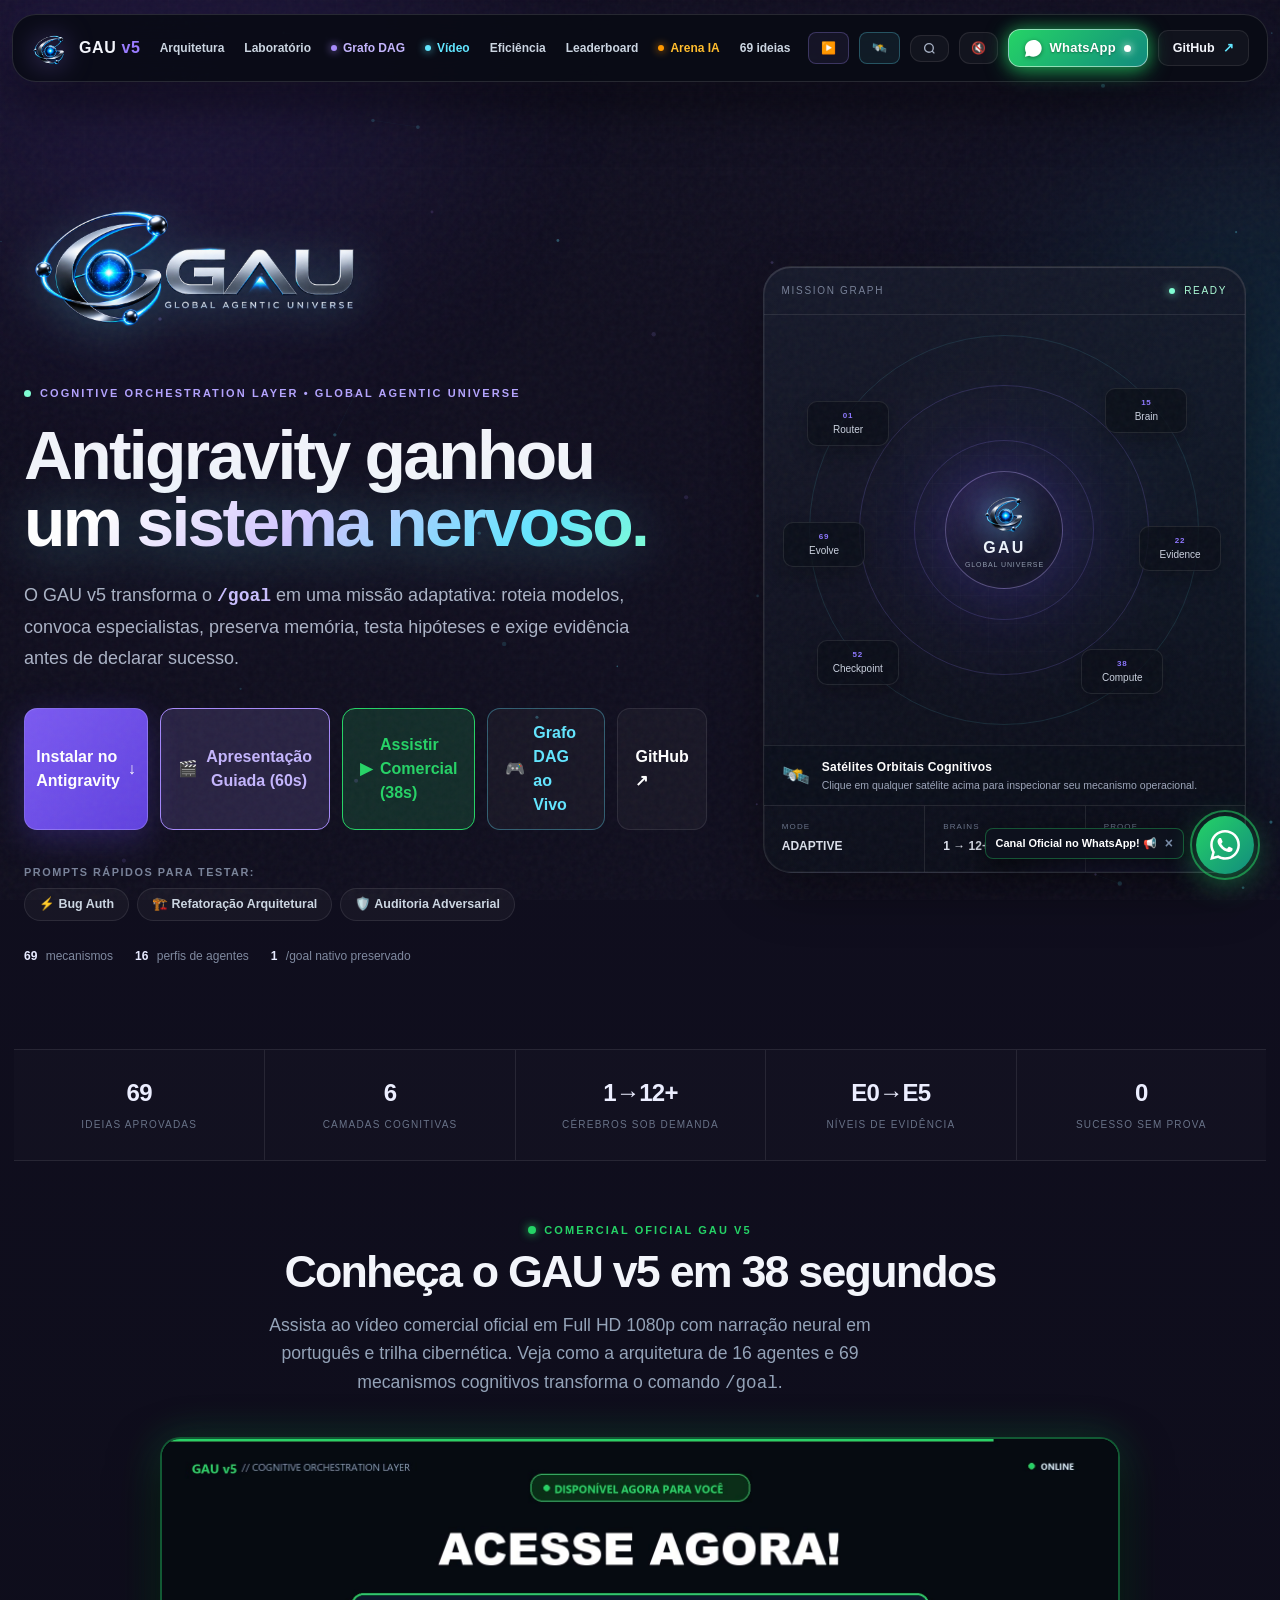
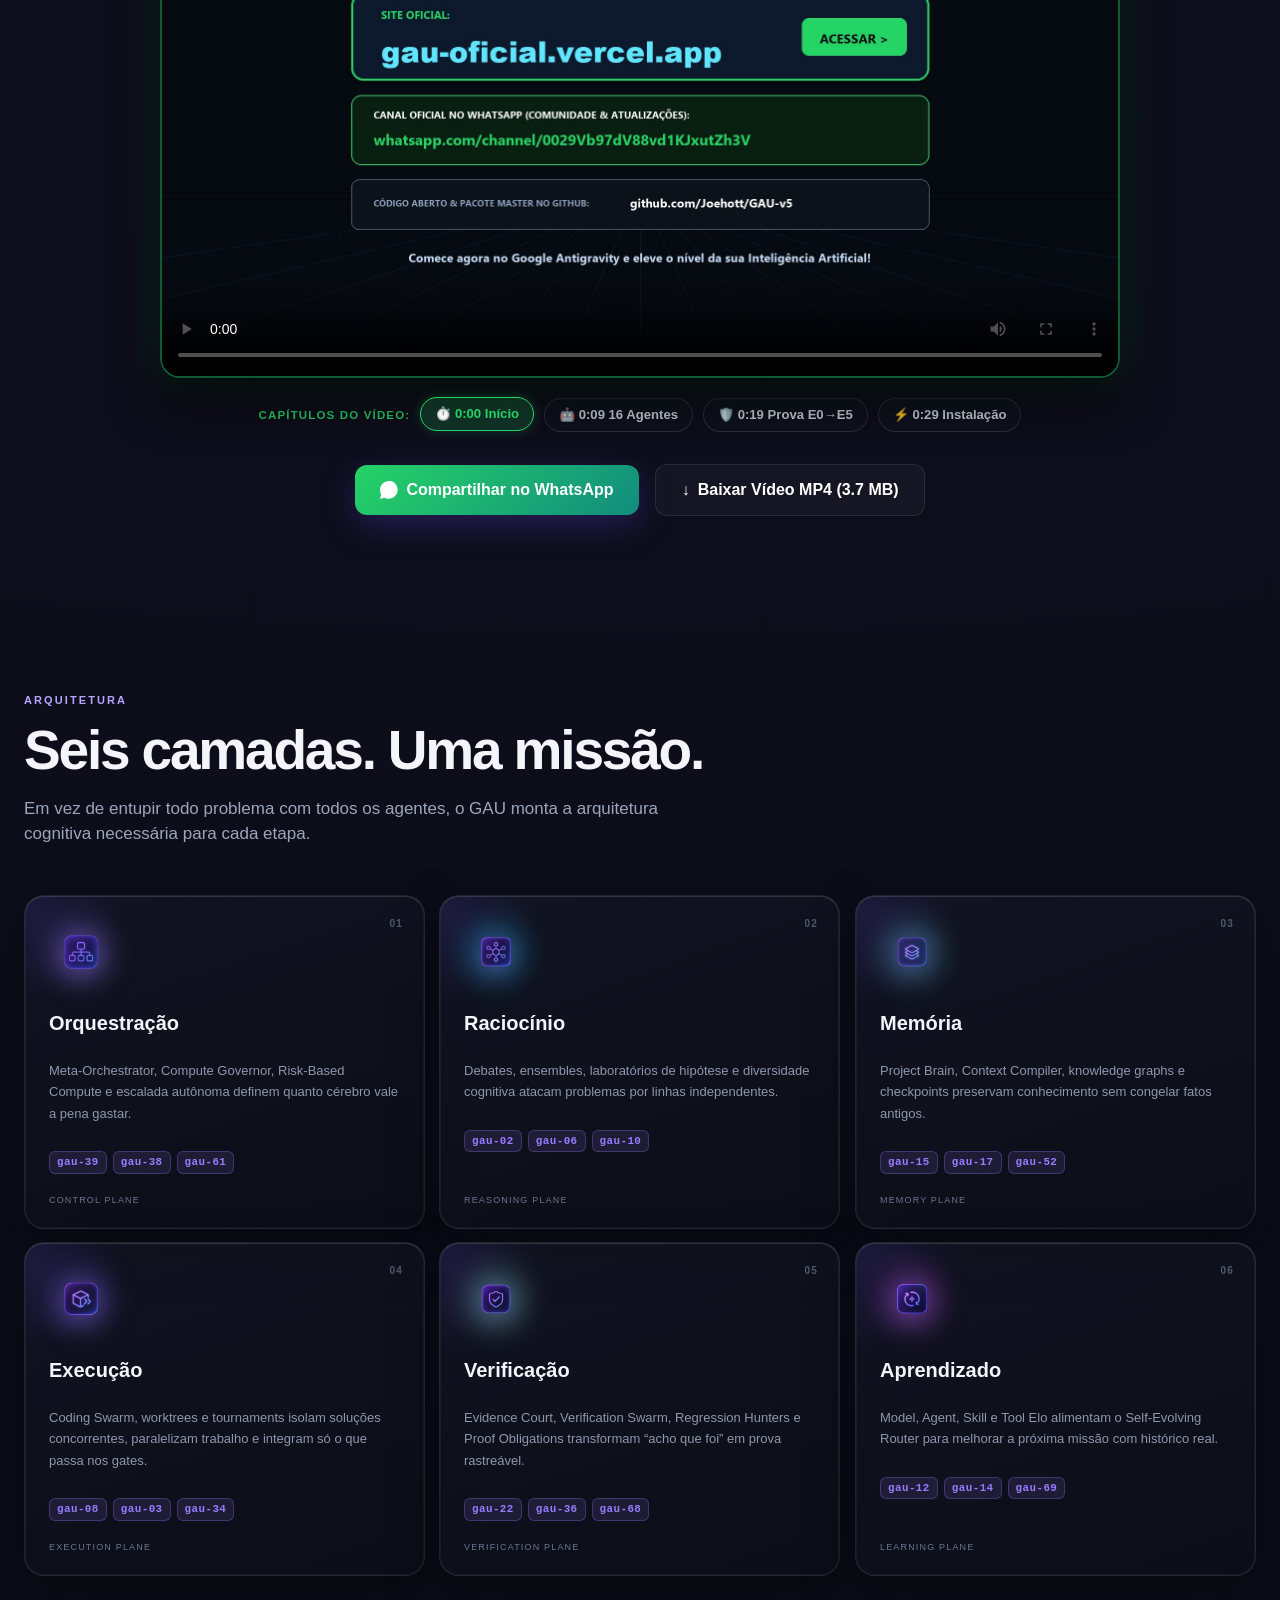
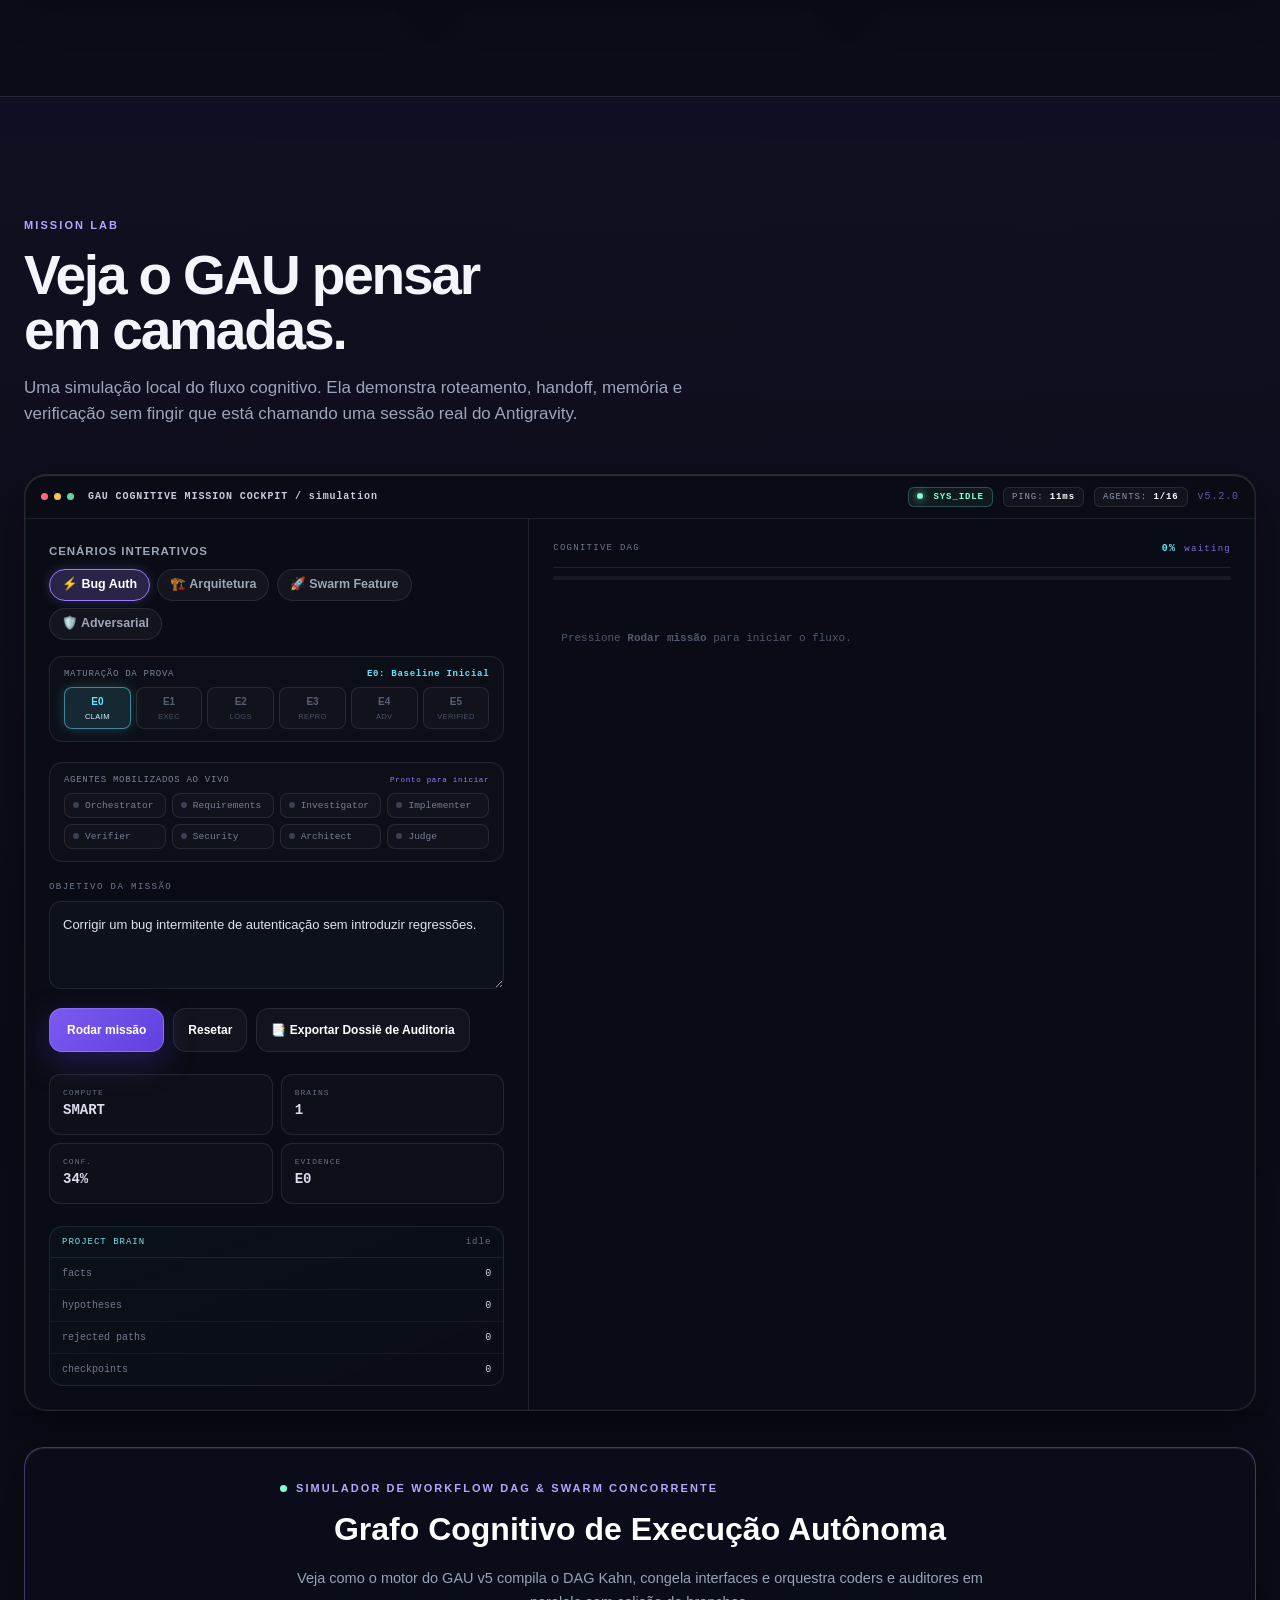
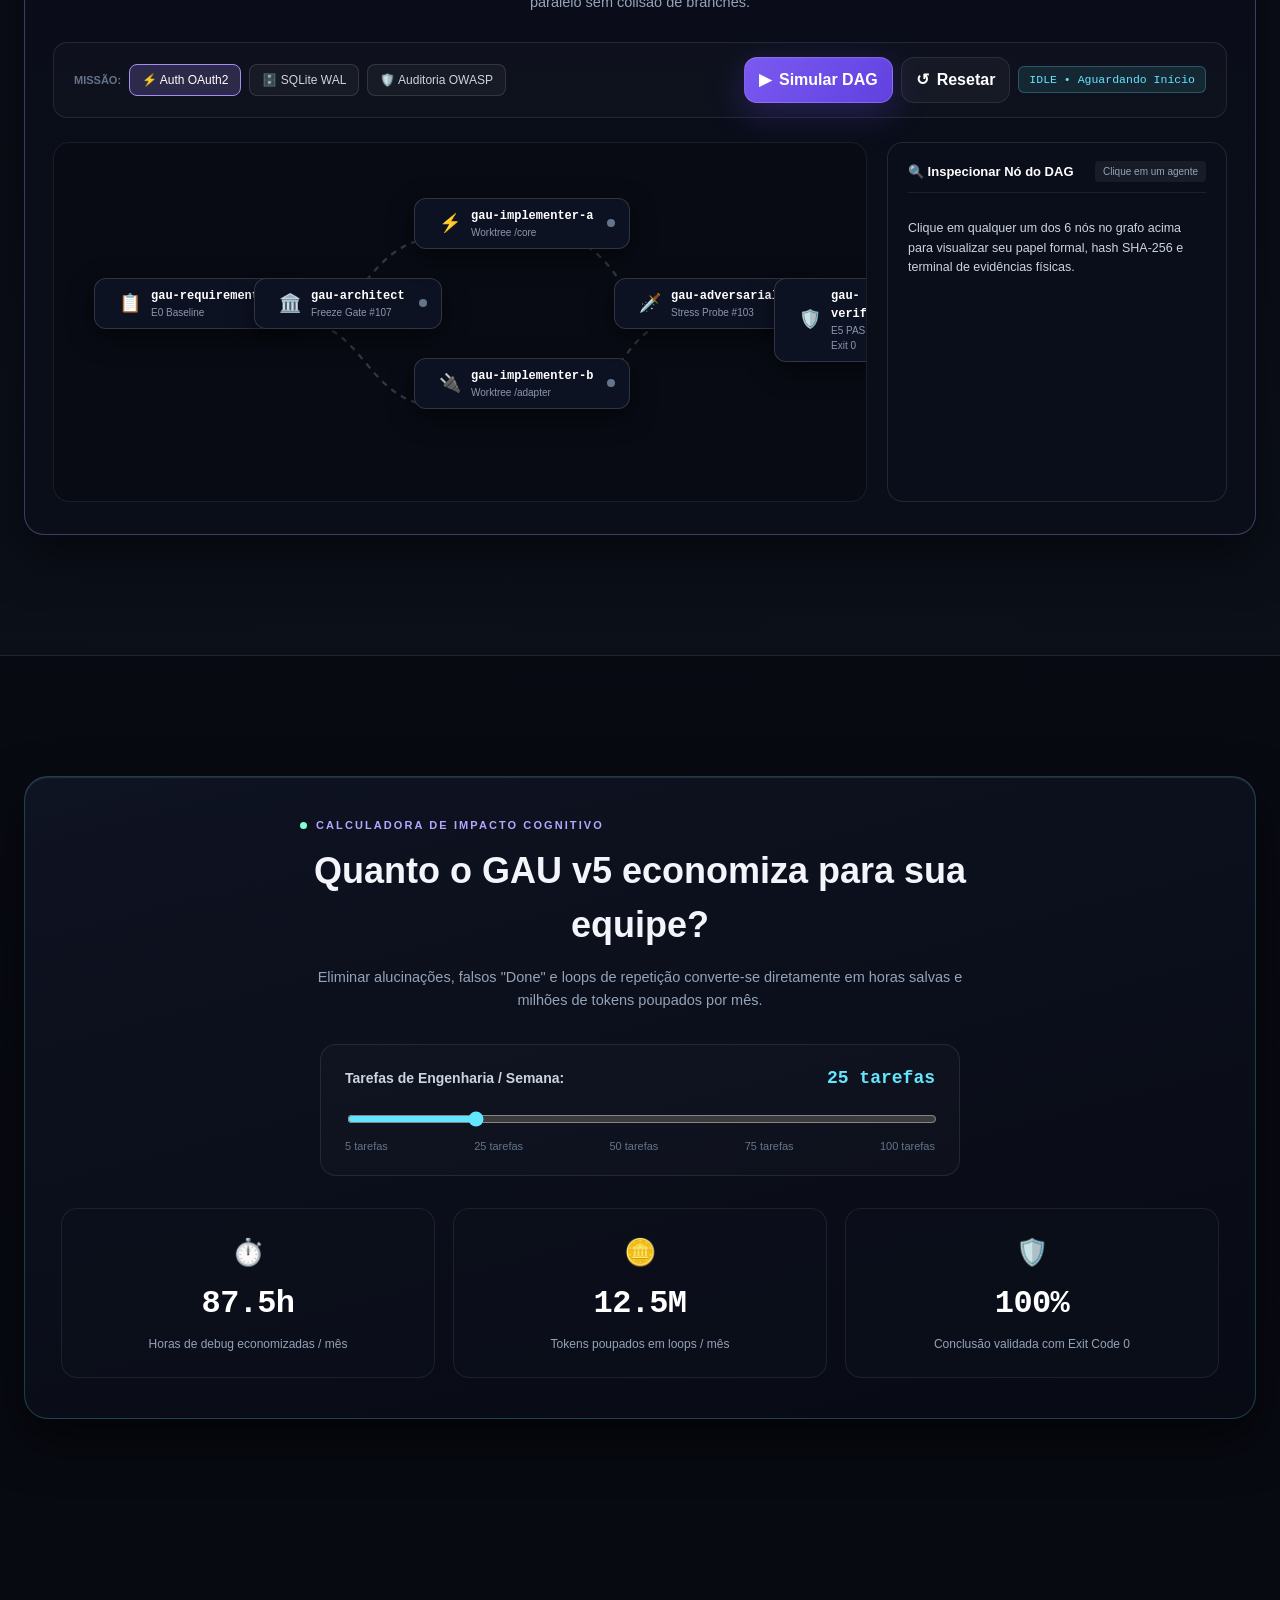
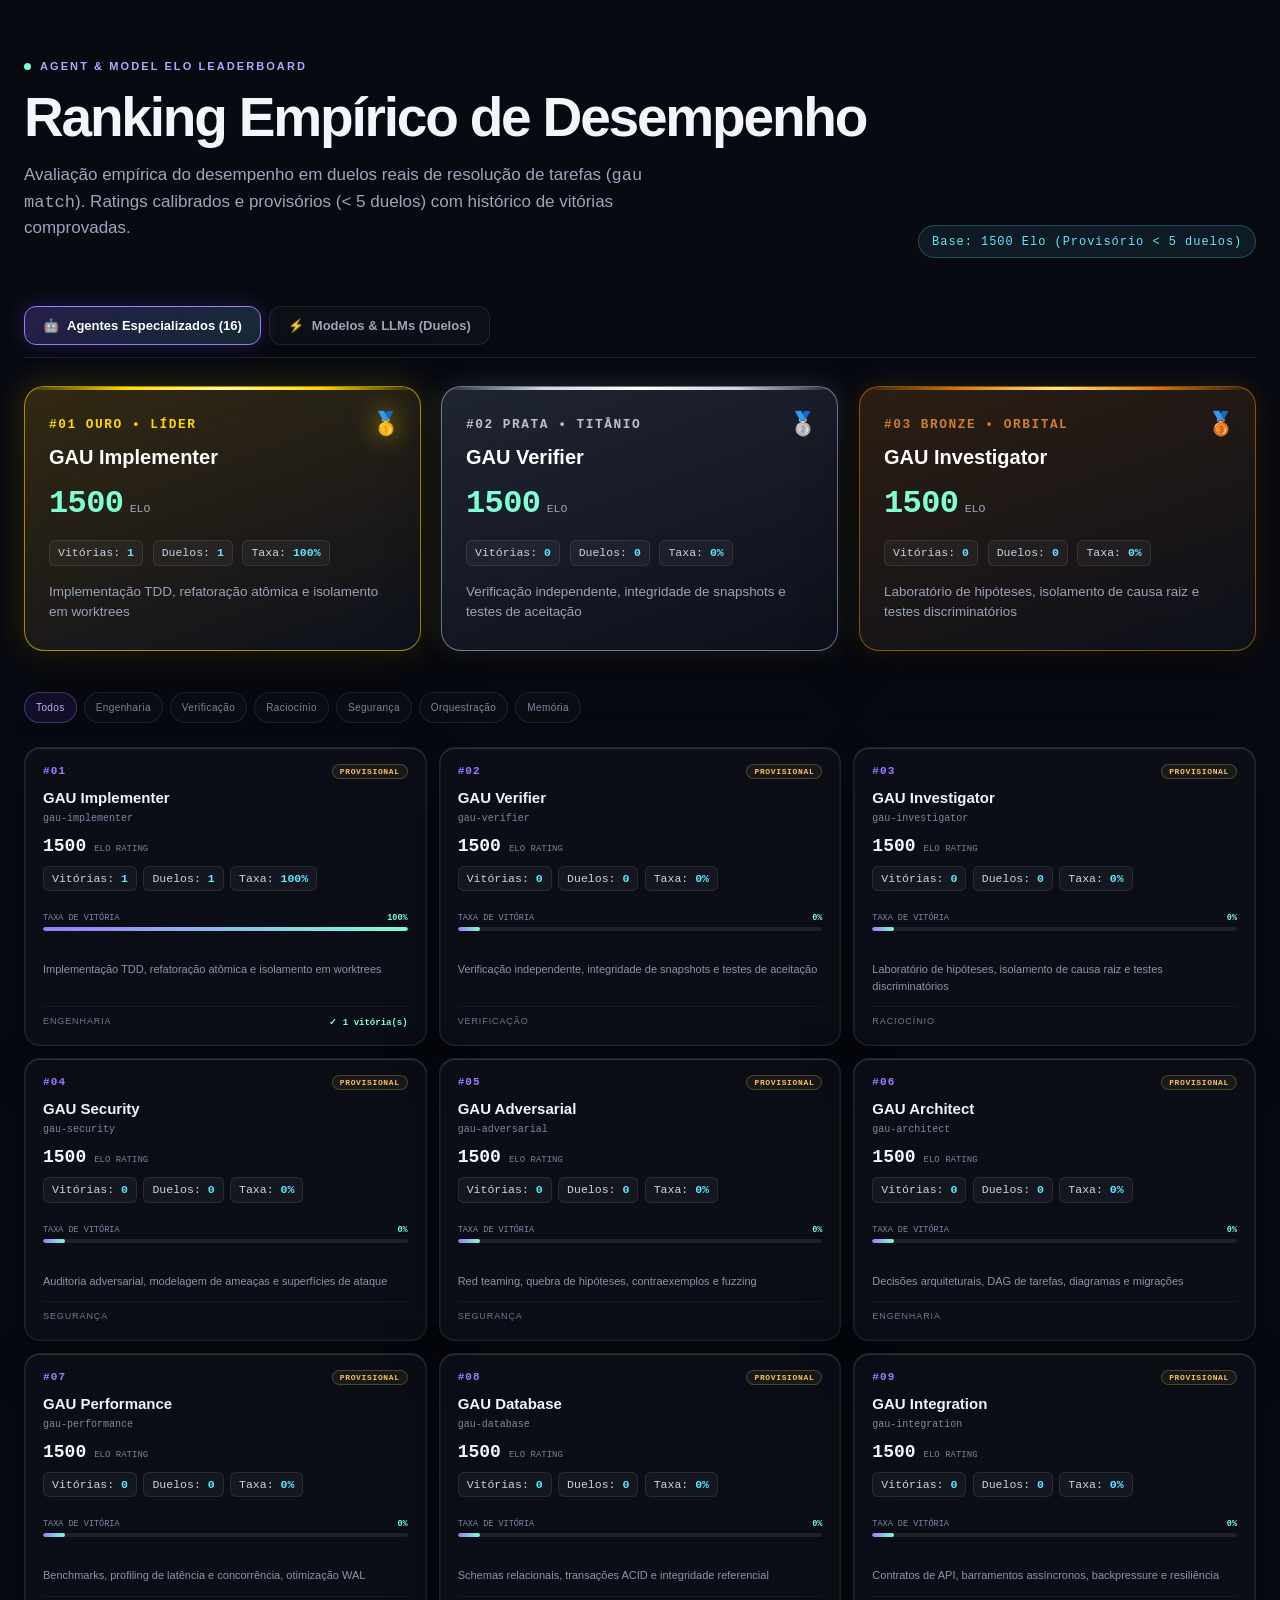
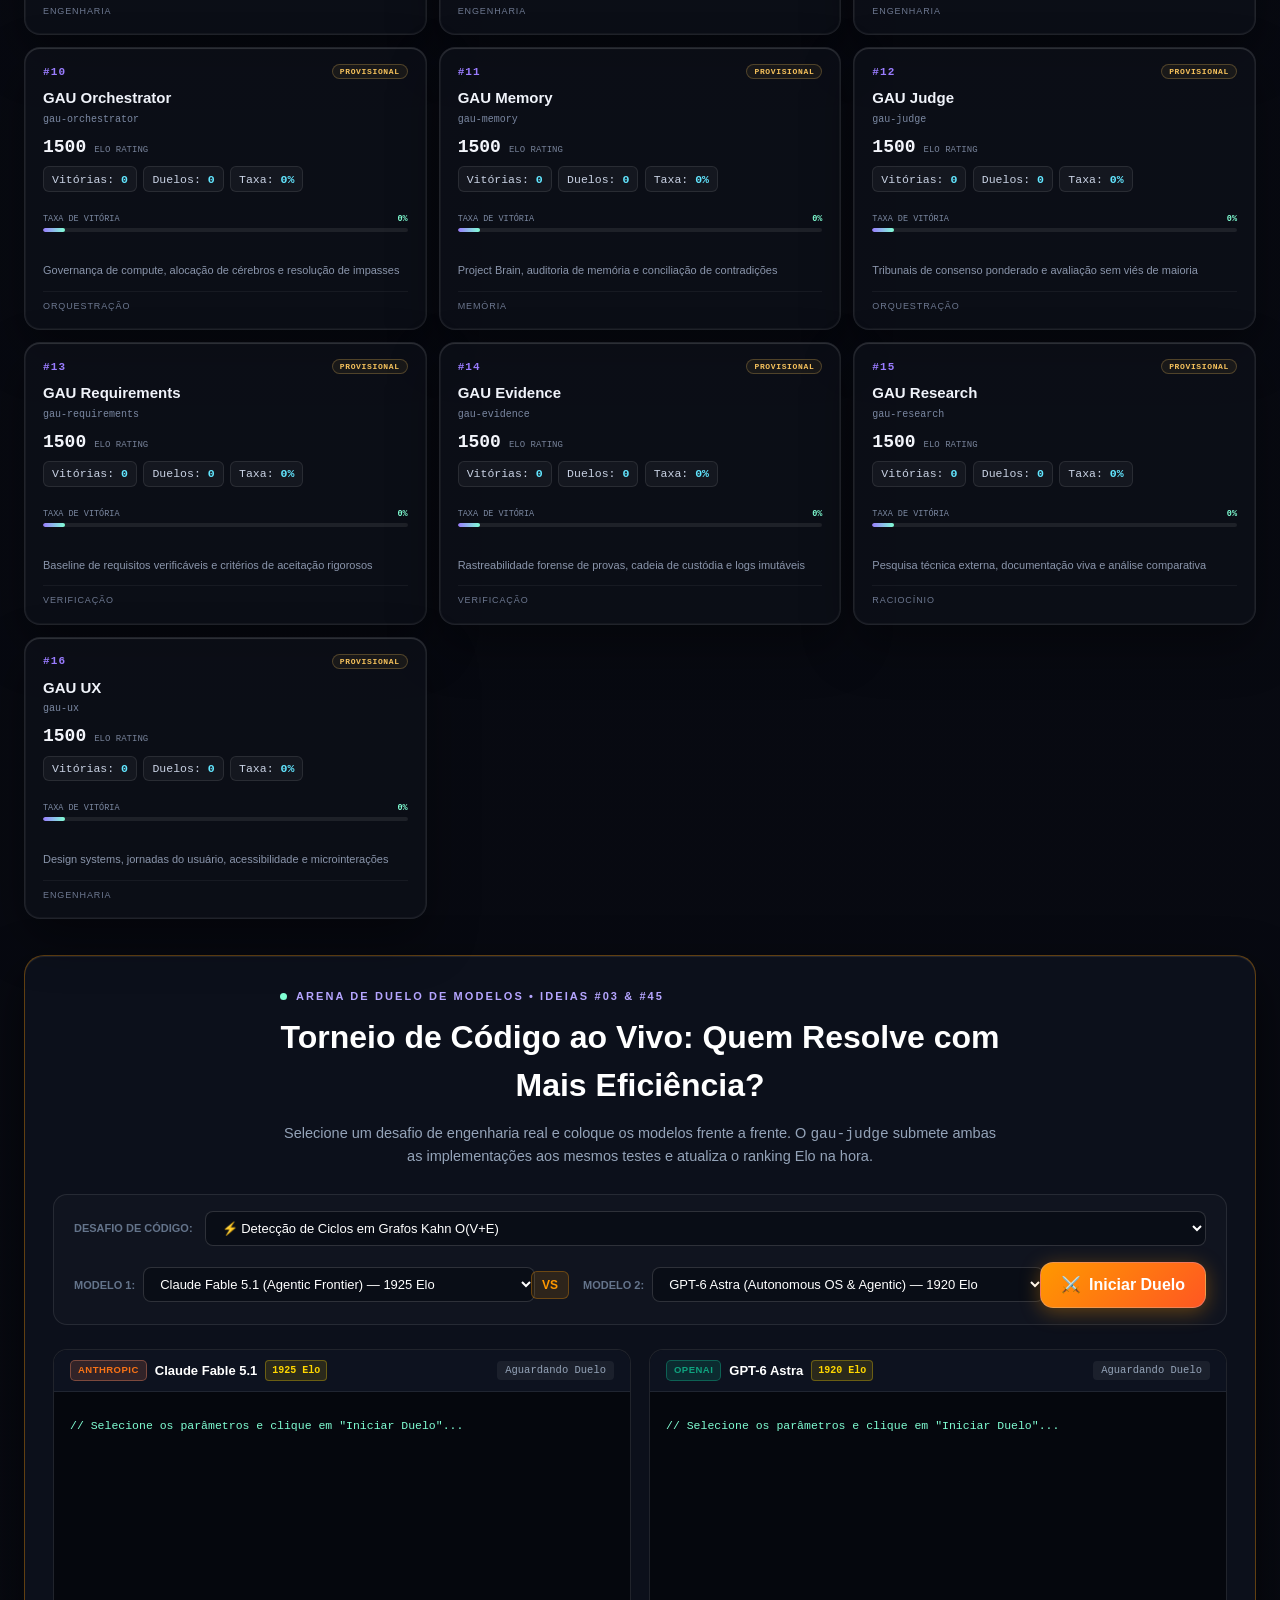
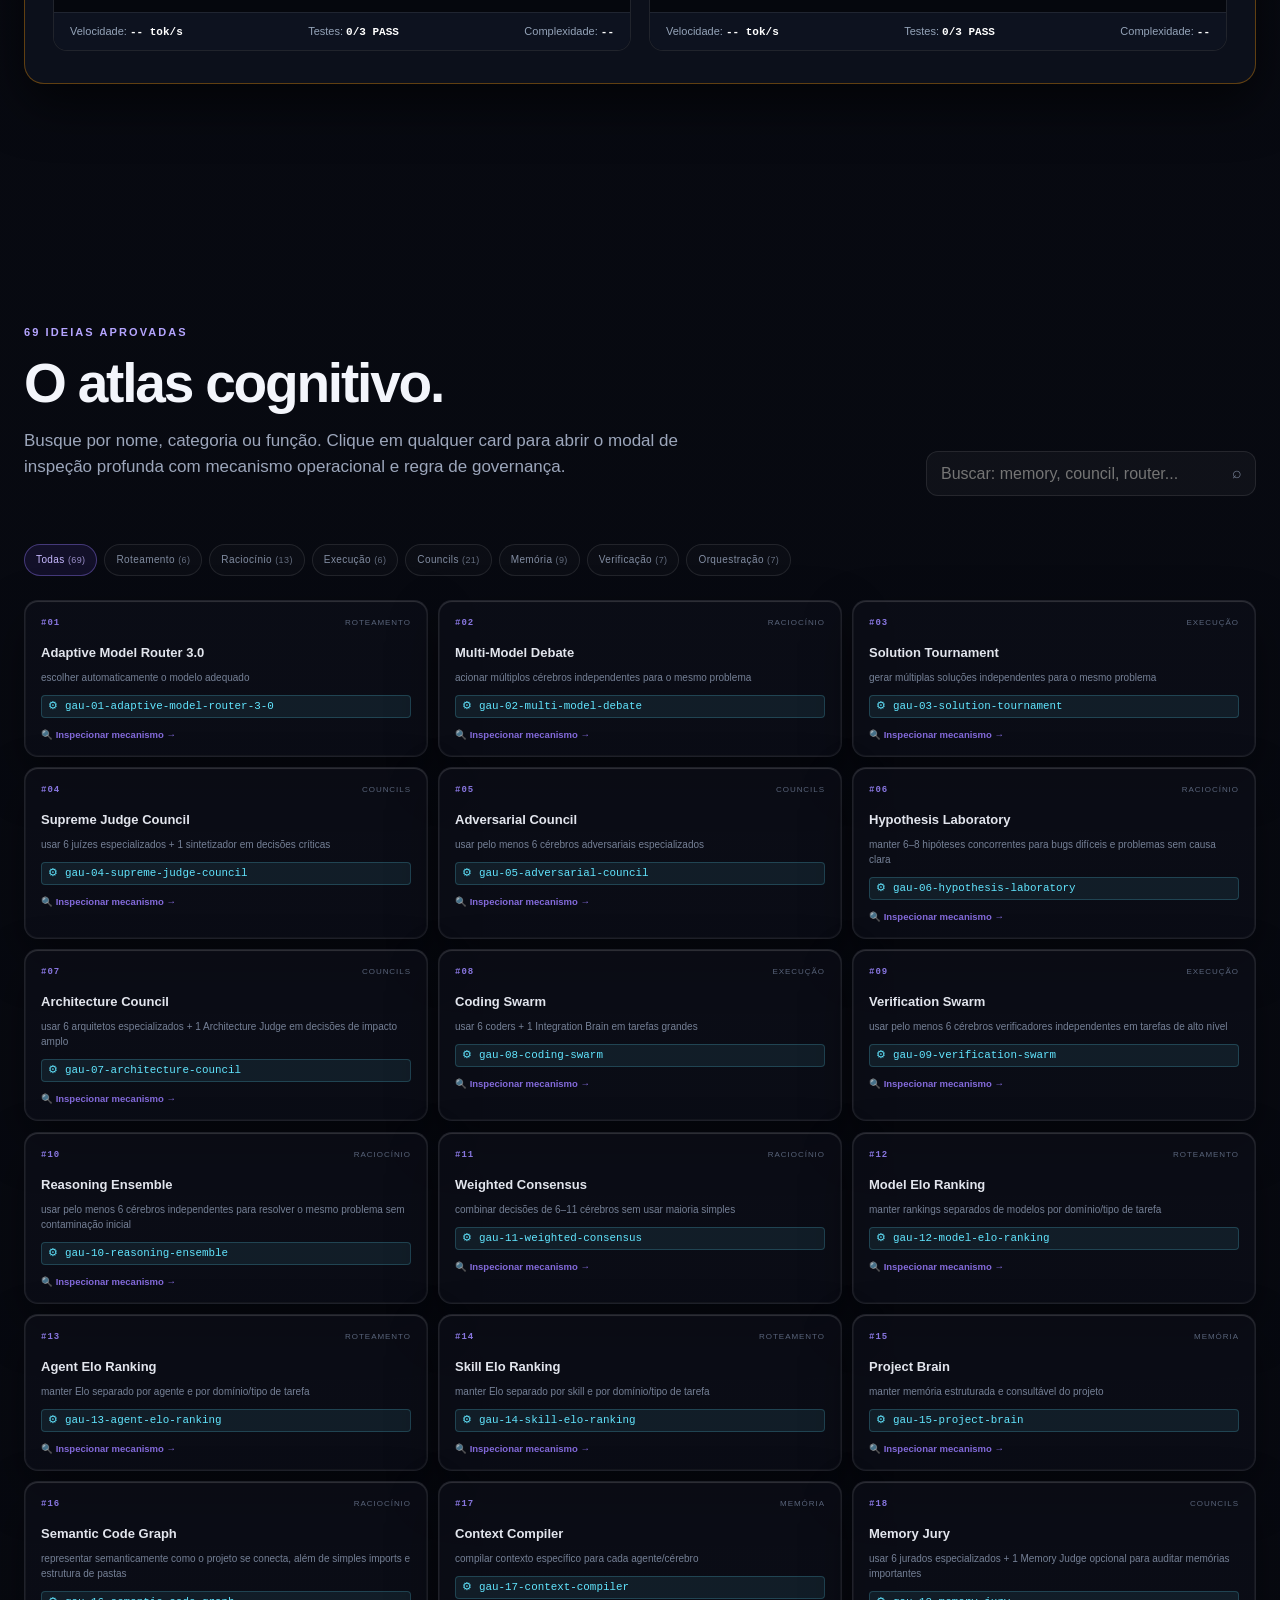
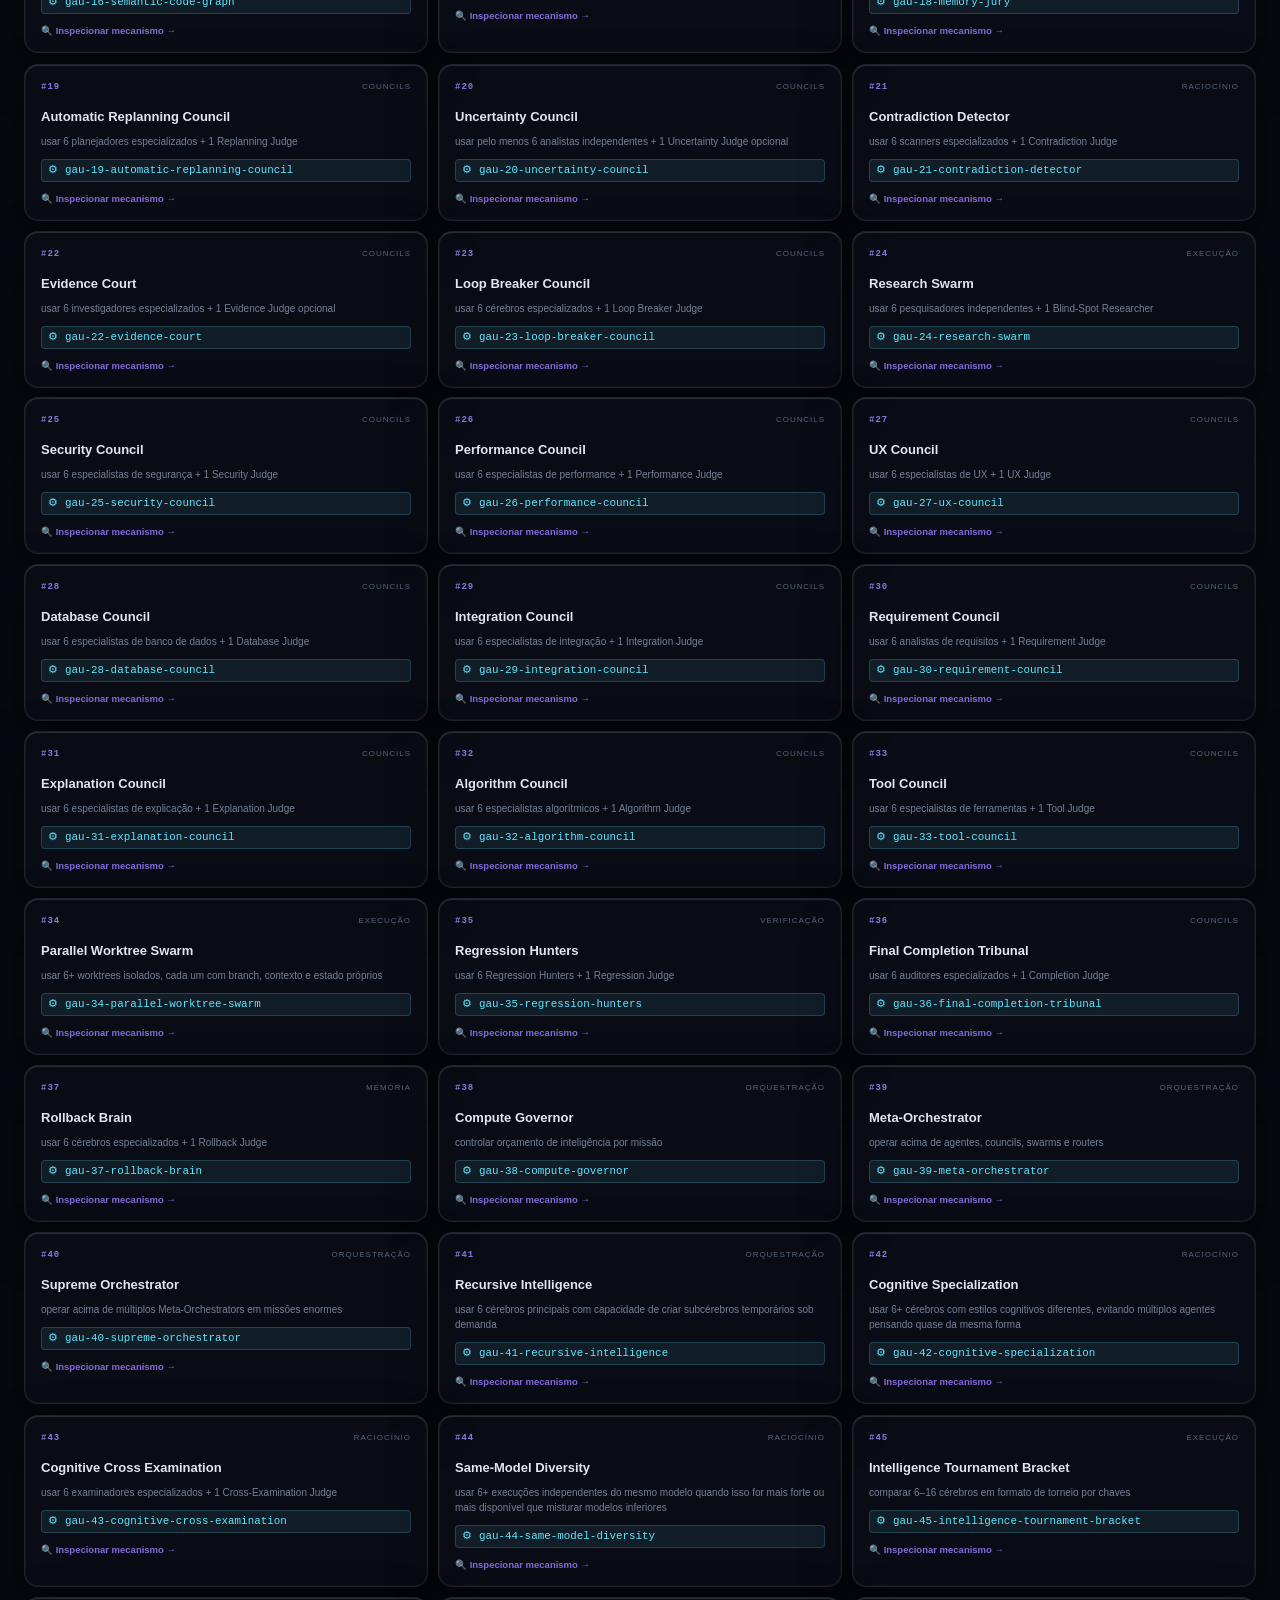
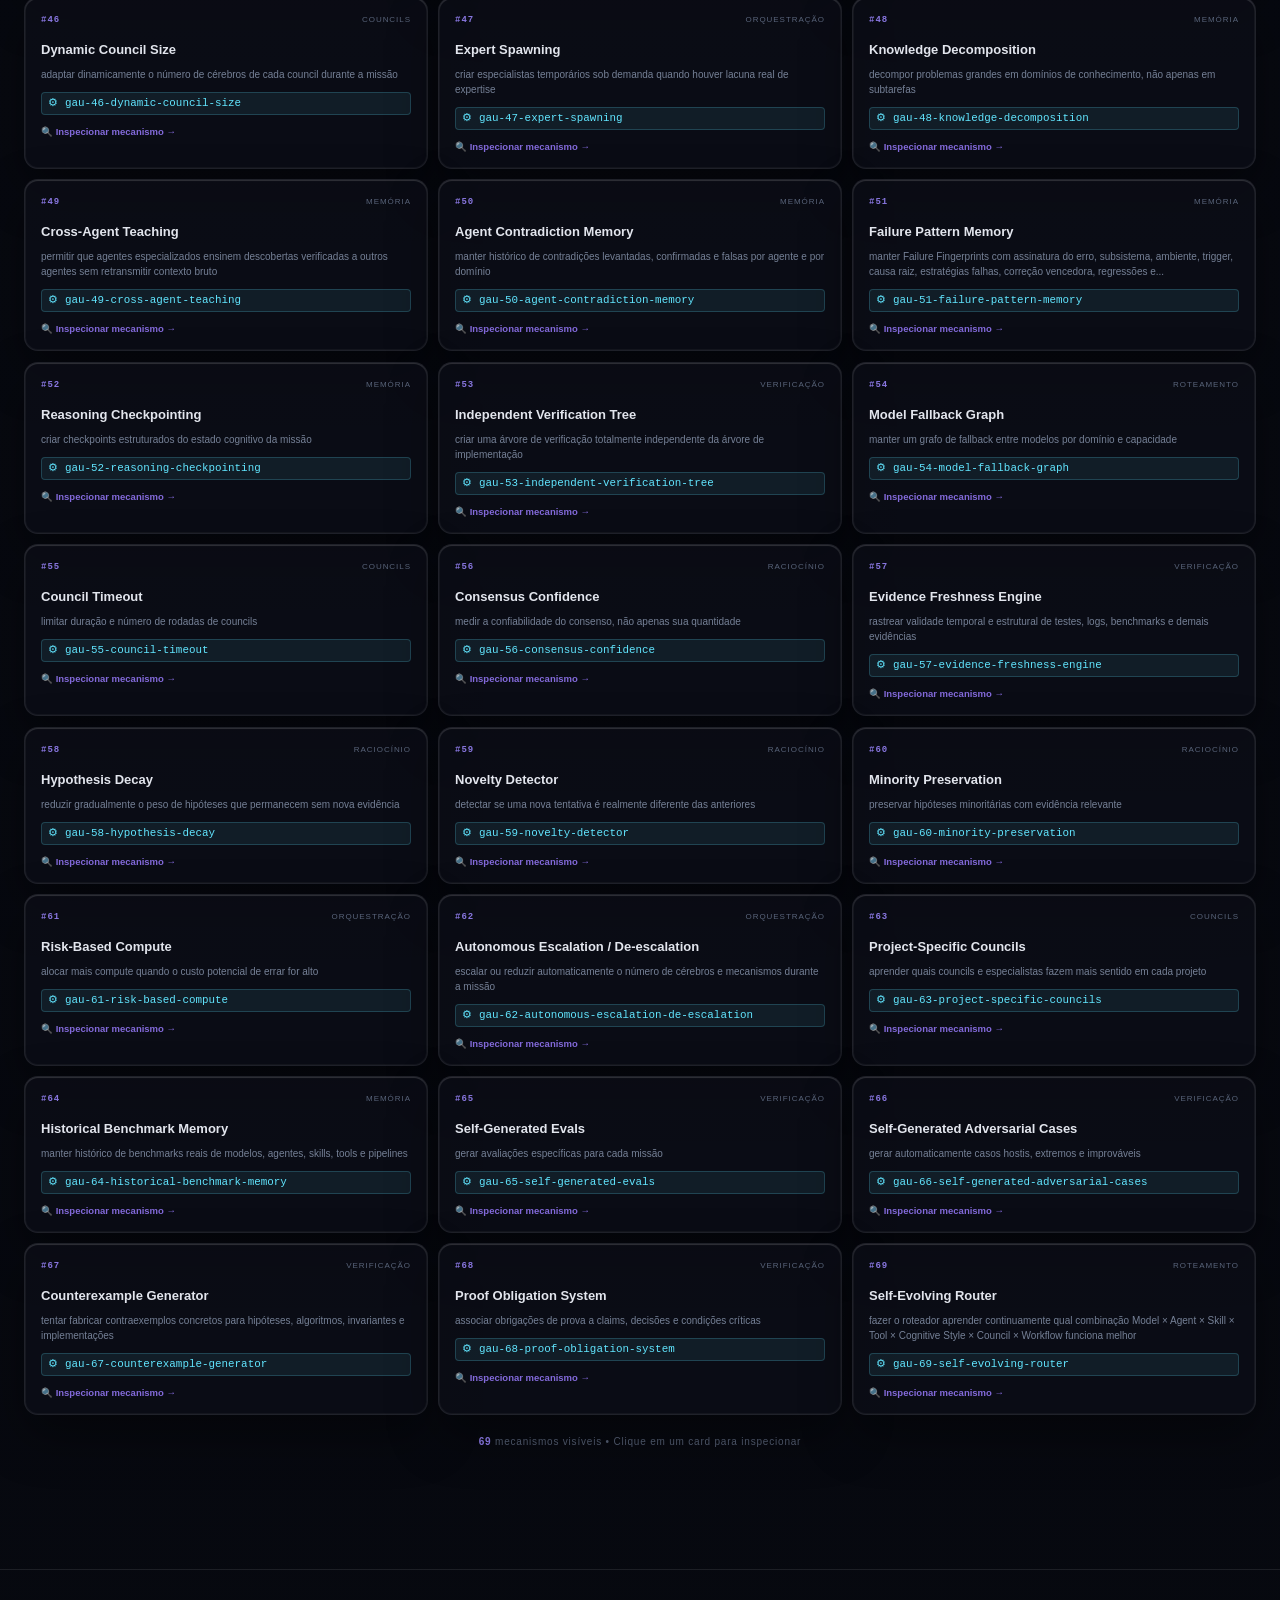
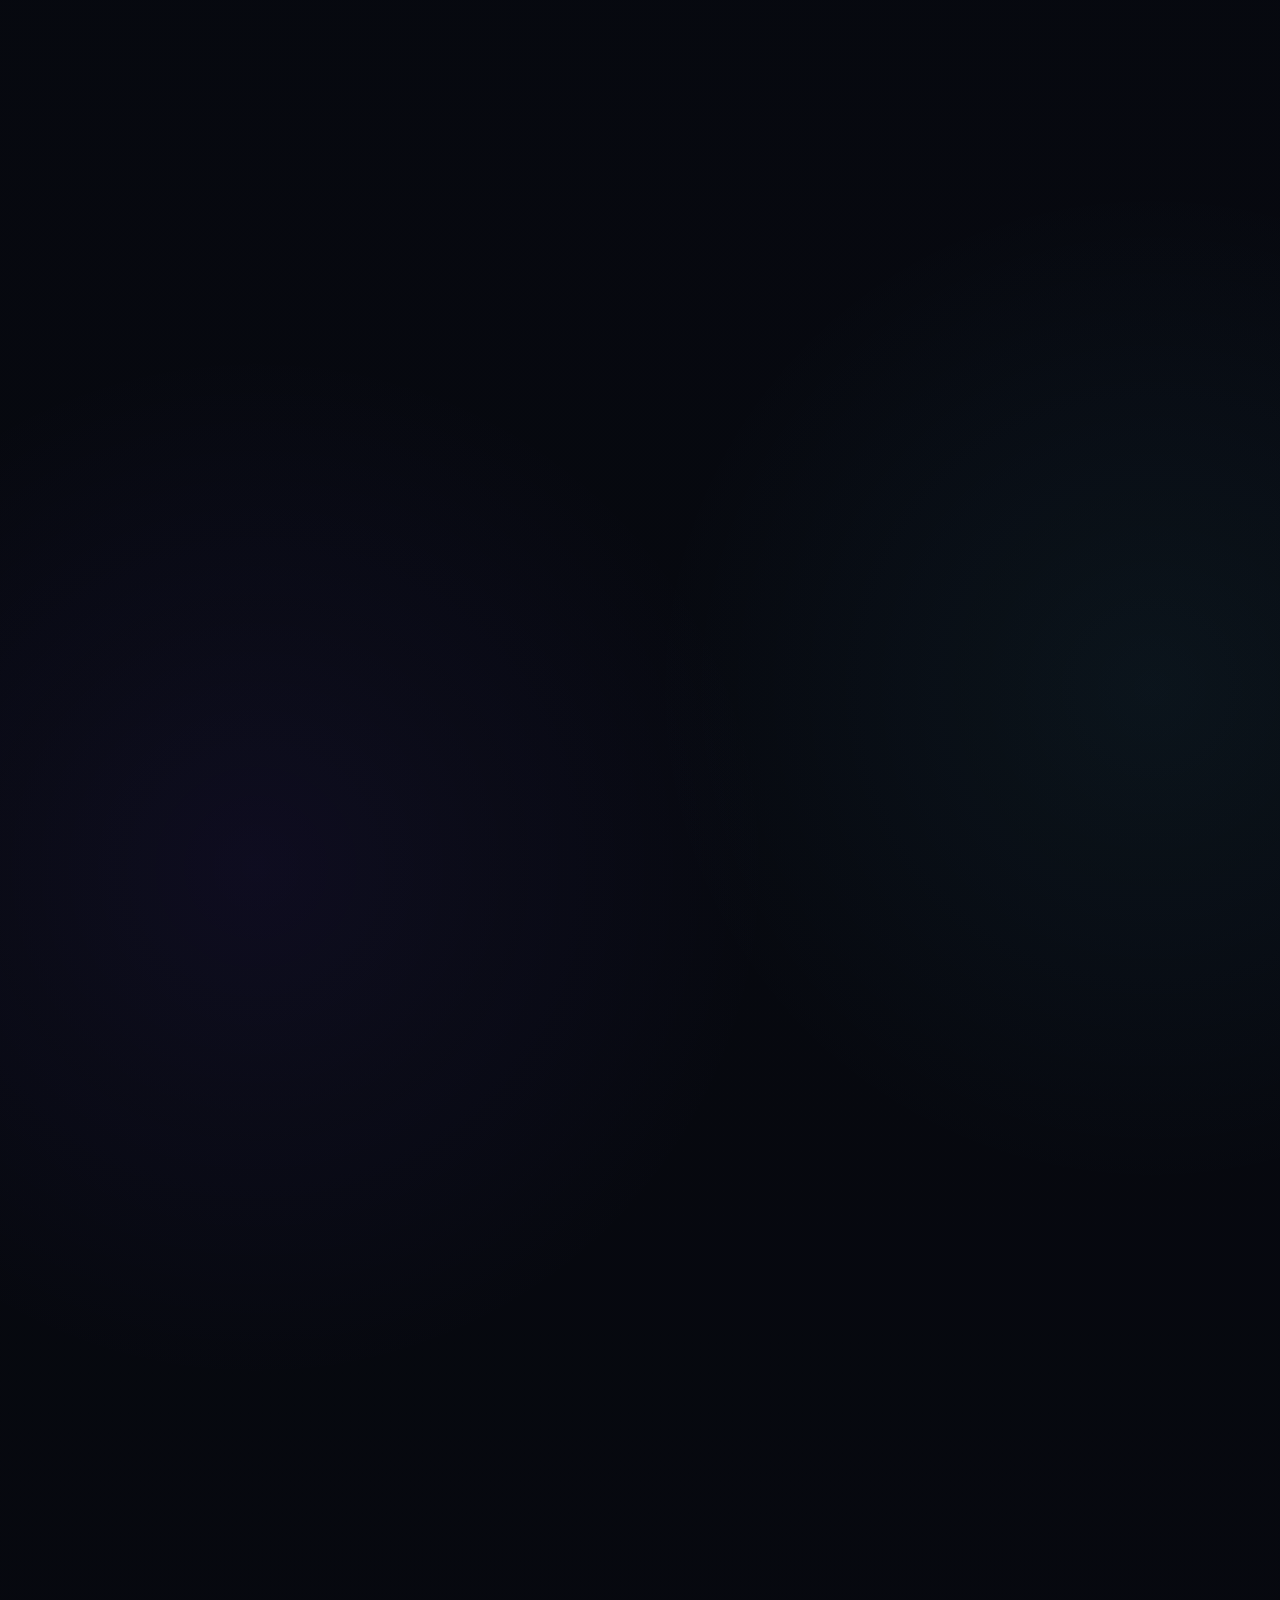
==== commit b452d901: "fix(site): resolver overflow horizontal mobile, erros 404 de analytics e adicionar a11y/escape liste" ====
--- a/site/index.html
+++ b/site/index.html
@@ -35,15 +35,19 @@
   <link rel="icon" href="assets/gau-icon.png" type="image/png" />
   <link rel="icon" href="assets/favicon.svg" type="image/svg+xml" />
   <link rel="manifest" href="site.webmanifest" />
-  <link rel="stylesheet" href="styles.css?v=5.5.5" />
+  <link rel="stylesheet" href="styles.css?v=5.5.6" />
 
   <!-- Vercel Web Analytics & Speed Insights -->
   <script>
     window.va = window.va || function () { (window.vaq = window.vaq || []).push(arguments); };
     window.si = window.si || function () { (window.siq = window.siq || []).push(arguments); };
+    // Os endpoints /_vercel/* so existem quando o site e servido pela Vercel (evita 404 no GitHub Pages)
+    if (/\.vercel\.app$/i.test(location.hostname)) {
+      ['/_vercel/insights/script.js', '/_vercel/speed-insights/script.js'].forEach(function (src) {
+        var s = document.createElement('script'); s.defer = true; s.src = src; document.head.appendChild(s);
+      });
+    }
   </script>
-  <script defer src="/_vercel/insights/script.js"></script>
-  <script defer src="/_vercel/speed-insights/script.js"></script>
   <style>
     /* Critical inline styles to guarantee instant rendering of WhatsApp & Mobile elements */
     .whatsapp-floating {
@@ -1029,7 +1033,7 @@
               <svg width="18" height="18" viewBox="0 0 24 24" fill="currentColor" style="margin-right: 4px;"><path d="M19.35 10.04C18.67 6.59 15.64 4 12 4 9.11 4 6.6 5.64 5.35 8.04 2.34 8.36 0 10.91 0 14c0 3.31 2.69 6 6 6h13c2.76 0 5-2.24 5-5 0-2.64-2.05-4.78-4.65-4.96zM17 13l-5 5-5-5h3V9h4v4h3z"/></svg>
               Baixar GAU-v5.zip (45.6 MB) <span>↓</span>
             </a>
-            <a class="button ghost" href="downloads/GAU-v5.zip.sha256" target="_blank">Checksum SHA256</a>
+            <a class="button ghost" href="downloads/GAU-v5.zip.sha256" target="_blank" rel="noopener noreferrer">Checksum SHA256</a>
           </div>
 
           <div class="hash-fingerprint-box">
@@ -1115,7 +1119,7 @@
             </div>
             <div class="terminal-input-bar">
               <span class="t-prompt">gau&gt;</span>
-              <input type="text" id="terminalInput" placeholder="Digite um comando aqui... (ex: gau doctor, /goal)" autocomplete="off" />
+              <input type="text" id="terminalInput" aria-label="Comando do terminal GAU" placeholder="Digite um comando aqui... (ex: gau doctor, /goal)" autocomplete="off" />
               <button type="button" id="terminalSendBtn" class="terminal-enter-btn" title="Executar">↵</button>
             </div>
           </div>
@@ -1334,7 +1338,7 @@
   <div class="spotlight-modal" id="spotlightModal" role="dialog" aria-modal="true" aria-label="Busca Rápida GAU v5" style="display: none;">
     <div class="spotlight-header">
       <svg class="spotlight-icon" width="18" height="18" viewBox="0 0 24 24" fill="none" stroke="currentColor" stroke-width="2.5"><circle cx="11" cy="11" r="8"/><path d="M21 21l-4.35-4.35"/></svg>
-      <input type="text" id="spotlightInput" placeholder="Buscar ideias, agentes, comandos ou skills... (ex: router, memory, /goal)" autocomplete="off" />
+      <input type="text" id="spotlightInput" aria-label="Busca rápida" placeholder="Buscar ideias, agentes, comandos ou skills... (ex: router, memory, /goal)" autocomplete="off" />
       <kbd class="spotlight-esc" id="spotlightEscBtn">ESC</kbd>
     </div>
     <div class="spotlight-body" id="spotlightResults">
@@ -1453,7 +1457,7 @@
 
   <div id="toastNotification" class="toast-notification" aria-live="polite"></div>
 
-  <script src="ideas.js?v=5.5.5"></script>
-  <script src="app.js?v=5.5.5"></script>
+  <script src="ideas.js?v=5.5.6"></script>
+  <script src="app.js?v=5.5.6"></script>
 </body>
 </html>
--- a/site/styles.css
+++ b/site/styles.css
@@ -4,7 +4,7 @@
   --violet:#9a7cff;--violet2:#6848ef;--cyan:#62e6ff;--mint:#80ffd4;--danger:#ff708a;
   --shadow:0 28px 80px rgba(0,0,0,.42);--radius:24px;--max:1320px;
 }
-*{box-sizing:border-box}html{scroll-behavior:smooth}body{margin:0;background:radial-gradient(circle at 50% -20%,#171229 0,#080a12 42%,#06080e 100%);color:var(--text);font-family:Inter,ui-sans-serif,-apple-system,BlinkMacSystemFont,"Segoe UI",sans-serif;line-height:1.5;overflow-x:hidden}body::before{content:"";position:fixed;inset:0;pointer-events:none;background:linear-gradient(rgba(255,255,255,.018) 1px,transparent 1px),linear-gradient(90deg,rgba(255,255,255,.018) 1px,transparent 1px);background-size:42px 42px;mask-image:linear-gradient(to bottom,rgba(0,0,0,.45),transparent 90%)}a{color:inherit;text-decoration:none}button,input,textarea{font:inherit}.noise{position:fixed;inset:0;opacity:.045;pointer-events:none;z-index:50;background-image:url("data:image/svg+xml,%3Csvg viewBox='0 0 180 180' xmlns='http://www.w3.org/2000/svg'%3E%3Cfilter id='n'%3E%3CfeTurbulence type='fractalNoise' baseFrequency='.9' numOctaves='4' stitchTiles='stitch'/%3E%3C/filter%3E%3Crect width='100%25' height='100%25' filter='url(%23n)' opacity='.9'/%3E%3C/svg%3E")}.aurora{position:fixed;width:560px;height:560px;border-radius:50%;filter:blur(110px);opacity:.1;pointer-events:none}.aurora-a{background:#7b4dff;top:-240px;left:-110px}.aurora-b{background:#00d8ff;top:170px;right:-300px}.section-shell{width:min(var(--max),calc(100% - 48px));margin-inline:auto}.section-block{padding:120px 0}.topbar{position:sticky;top:14px;z-index:100;width:min(1760px,calc(100% - 32px));margin:14px auto 0;padding:12px 28px;min-height:68px;display:flex;align-items:center;justify-content:space-between;gap:18px;border:1px solid rgba(255,255,255,.12);border-radius:24px;background:rgba(8,11,20,.88);backdrop-filter:blur(24px);-webkit-backdrop-filter:blur(24px);box-shadow:0 18px 55px rgba(0,0,0,.55),0 0 30px rgba(154,124,255,.08);white-space:nowrap;transition:all .3s cubic-bezier(0.16,1,0.3,1)}.brand{display:flex;align-items:center;gap:12px;font-size:16px;font-weight:800;letter-spacing:.04em;flex-shrink:0;white-space:nowrap}.brand img{filter:drop-shadow(0 0 14px rgba(154,124,255,.55));transition:transform .25s ease}.brand:hover img{transform:scale(1.08) rotate(3deg)}.brand b{color:var(--violet);font-weight:900}.nav{display:flex;align-items:center;gap:clamp(6px,0.85vw,14px);color:#b7bfd0;font-size:13px;font-weight:550;white-space:nowrap;flex:1;min-width:0;overflow-x:auto;scrollbar-width:none;-ms-overflow-style:none}.nav::-webkit-scrollbar{display:none}.nav a{transition:all .2s cubic-bezier(0.16,1,0.3,1);white-space:nowrap;flex-shrink:0;display:inline-flex;align-items:center;gap:6px;padding:6px 11px;border-radius:9px;color:#cbd5e1}.nav a:hover{color:#fff;background:rgba(255,255,255,.06);transform:translateY(-1px)}.nav a.nav-accent-purple{color:#c4b5fd}.nav a.nav-accent-cyan{color:#62e6ff}.nav a.nav-accent-amber{color:#ffbd2e}.nav a.nav-accent-mint{color:#80ffd4}.nav-dot{width:6px;height:6px;border-radius:50%;display:inline-block;flex-shrink:0}.nav-dot.purple{background:#a78bfa;box-shadow:0 0 8px #a78bfa}.nav-dot.cyan{background:#62e6ff;box-shadow:0 0 8px #62e6ff}.nav-dot.amber{background:#ff9800;box-shadow:0 0 8px #ff9800}.nav-dot.mint{background:#80ffd4;box-shadow:0 0 8px #80ffd4}.topbar-actions{display:flex;align-items:center;gap:10px;flex-shrink:0;white-space:nowrap}.mini-cta{font-size:12.5px;font-weight:700;padding:8px 14px;border:1px solid var(--line);border-radius:10px;background:rgba(255,255,255,.035);white-space:nowrap;flex-shrink:0;transition:all .2s ease}.mini-cta:hover{background:rgba(255,255,255,.08);border-color:rgba(255,255,255,.2);color:#fff}.mini-cta span{color:var(--cyan);margin-left:5px}.hero{min-height:790px;display:grid;grid-template-columns:1.02fr .98fr;gap:56px;align-items:center;padding-top:92px;padding-bottom:84px}.eyebrow{display:flex;align-items:center;gap:9px;color:#b5a5ff;font-size:11px;font-weight:800;letter-spacing:.19em;text-transform:uppercase}.pulse-dot{width:7px;height:7px;background:var(--mint);border-radius:50%;box-shadow:0 0 0 0 rgba(128,255,212,.5);animation:pulse 2s infinite}.hero h1,.section-heading h2,.goal-copy h2,.deploy-card h2{font-size:clamp(42px,5.3vw,72px);line-height:.99;letter-spacing:-.052em;margin:20px 0 24px;font-weight:760}.gradient-text{background:linear-gradient(100deg,#fff 5%,#c9b9ff 35%,#81e8ff 72%,#a3ffe4);-webkit-background-clip:text;background-clip:text;color:transparent}.hero-lead{font-size:18px;max-width:650px;color:#abb3c6;line-height:1.72}.hero-lead code,.goal-copy code,.deploy-card code{color:#cbbfff;font-weight:700}.hero-actions{display:flex;gap:12px;margin:34px 0}.button{border:1px solid var(--line);border-radius:13px;padding:12px 17px;color:#fff;background:rgba(255,255,255,.035);font-weight:750;cursor:pointer;display:inline-flex;align-items:center;justify-content:center;gap:8px;transition:transform .2s,border-color .2s,background .2s}.button:hover{transform:translateY(-1px);border-color:rgba(255,255,255,.22)}.button.primary{background:linear-gradient(135deg,#7b5af1,#6041df);border-color:rgba(199,185,255,.28);box-shadow:0 10px 34px rgba(104,72,239,.28)}.button.small{padding:10px 14px}.hero-proof{display:flex;flex-wrap:wrap;gap:22px;color:#7f899f;font-size:12px;margin-top:26px}.hero-proof i{font-style:normal;color:#e7eaff;font-weight:800;margin-right:5px}.hero-visual{perspective:1100px}.orbital-card{position:relative;border:1px solid rgba(255,255,255,.11);border-radius:28px;background:linear-gradient(160deg,rgba(24,28,45,.84),rgba(9,12,21,.74));backdrop-filter:blur(24px);box-shadow:var(--shadow),inset 0 1px 0 rgba(255,255,255,.06);overflow:hidden}.orbital-card::after{content:"";position:absolute;inset:auto -20% -42% 28%;height:270px;background:radial-gradient(circle,#6e50ff36,transparent 65%);pointer-events:none}.card-topline{display:flex;justify-content:space-between;padding:16px 18px;border-bottom:1px solid var(--line);font-size:10px;letter-spacing:.17em;color:#768097}.status-live{color:#adffd9}.status-live i{display:inline-block;width:6px;height:6px;border-radius:50%;background:var(--mint);margin-right:5px;box-shadow:0 0 10px var(--mint)}.brain-stage{position:relative;height:430px;display:grid;place-items:center;overflow:hidden;background:radial-gradient(circle at center,rgba(116,76,255,.10),transparent 52%)}.brain-stage::before{content:"";position:absolute;inset:0;background:linear-gradient(rgba(255,255,255,.025) 1px,transparent 1px),linear-gradient(90deg,rgba(255,255,255,.025) 1px,transparent 1px);background-size:28px 28px;mask-image:radial-gradient(circle,#000 0,transparent 70%)}.orbit{position:absolute;border:1px solid rgba(151,128,255,.19);border-radius:50%;animation:spin 22s linear infinite}.orbit-1{width:180px;height:180px}.orbit-2{width:290px;height:290px;animation-duration:30s;animation-direction:reverse}.orbit-3{width:390px;height:390px;border-color:rgba(98,230,255,.11);animation-duration:40s}.core-node{position:absolute;width:118px;height:118px;border-radius:50%;display:grid;place-items:center;align-content:center;background:radial-gradient(circle at 35% 30%,#2b2452,#101321 68%);border:1px solid rgba(181,161,255,.42);box-shadow:0 0 65px rgba(116,76,255,.22),inset 0 0 28px rgba(124,88,255,.12);z-index:3}.core-node img{width:32px;margin-bottom:2px}.core-node b{font-size:16px;letter-spacing:.14em}.core-node small{font-size:7px;color:#8f99ad;letter-spacing:.13em}.satellite{position:absolute;min-width:82px;padding:8px 10px;border:1px solid var(--line);border-radius:10px;background:rgba(12,15,25,.82);font-size:10px;color:#cbd2e0;box-shadow:0 8px 18px rgba(0,0,0,.22);z-index:2}.satellite span{display:block;color:#8d77ff;font-weight:800;font-size:8px;letter-spacing:.1em}.s1{left:9%;top:20%}.s2{right:12%;top:17%}.s3{right:5%;top:49%}.s4{right:17%;bottom:12%}.s5{left:11%;bottom:14%}.s6{left:4%;top:48%}.signal-row{display:grid;grid-template-columns:repeat(3,1fr);border-top:1px solid var(--line)}.signal-row>div{padding:15px 18px}.signal-row>div+div{border-left:1px solid var(--line)}.signal-row small{display:block;font-size:8px;letter-spacing:.14em;color:#687389}.signal-row strong{font-size:12px;color:#dbe0eb}.metrics-strip{width:min(1260px,calc(100% - 28px));margin:auto;display:grid;grid-template-columns:repeat(5,1fr);border-block:1px solid var(--line);background:rgba(255,255,255,.012)}.metrics-strip>div{padding:25px 18px;text-align:center}.metrics-strip>div+div{border-left:1px solid var(--line)}.metrics-strip strong{display:block;font-size:24px;letter-spacing:-.03em;color:#eceeff}.metrics-strip span{font-size:10px;text-transform:uppercase;letter-spacing:.12em;color:#687287}.section-heading{max-width:760px;margin-bottom:48px}.section-heading h2,.goal-copy h2,.deploy-card h2{font-size:clamp(36px,4.3vw,58px);margin:15px 0 18px}.section-heading p,.goal-copy>p,.deploy-card>div>p{font-size:17px;color:#9ca6bb;max-width:680px}.layer-grid{display:grid;grid-template-columns:repeat(3,1fr);gap:14px}.layer-card{position:relative;min-height:280px;padding:24px;border:1px solid var(--line);border-radius:20px;background:linear-gradient(160deg,rgba(21,25,39,.58),rgba(11,14,23,.64));overflow:hidden;transition:.25s}.layer-card:hover{transform:translateY(-3px);border-color:rgba(147,122,255,.30);box-shadow:0 20px 50px rgba(0,0,0,.2)}.layer-card::before{content:"";position:absolute;inset:-70px auto auto -80px;width:180px;height:180px;background:radial-gradient(circle,rgba(115,79,255,.13),transparent 70%)}.layer-num{position:absolute;top:20px;right:21px;color:#505a6e;font-size:10px;font-weight:800;letter-spacing:.14em}.layer-icon{width:42px;height:42px;border:1px solid rgba(161,137,255,.22);border-radius:12px;display:grid;place-items:center;background:rgba(114,76,255,.075);color:#b9a8ff;font-size:20px;margin-bottom:43px}.layer-card h3{font-size:20px;margin:0 0 9px}.layer-card p{font-size:13px;color:#8e98ad;line-height:1.65}.tag{position:absolute;bottom:20px;left:24px;font-size:9px;text-transform:uppercase;letter-spacing:.13em;color:#6b7690}.lab-wrap{border-block:1px solid var(--line);background:linear-gradient(180deg,rgba(122,84,255,.045),rgba(6,8,14,0) 45%,rgba(98,230,255,.025))}.lab-console{border:1px solid rgba(255,255,255,.11);border-radius:22px;background:#090c14;box-shadow:var(--shadow);overflow:hidden}.console-head{height:44px;display:flex;align-items:center;gap:14px;padding:0 16px;border-bottom:1px solid var(--line);font:10px ui-monospace,SFMono-Regular,Menlo,monospace;color:#6f7a91;letter-spacing:.09em}.traffic{display:flex;gap:6px}.traffic i{width:7px;height:7px;border-radius:50%;background:#353c4a}.traffic i:nth-child(1){background:#ff6980}.traffic i:nth-child(2){background:#f6c25c}.traffic i:nth-child(3){background:#61d69c}.console-build{margin-left:auto;color:#6758a6}.console-grid{display:grid;grid-template-columns:.82fr 1.18fr;min-height:540px}.mission-panel{padding:24px;border-right:1px solid var(--line)}.mission-panel label{display:block;margin-bottom:9px;color:#707b91;font:9px ui-monospace,SFMono-Regular,Menlo,monospace;letter-spacing:.16em}.mission-panel textarea{width:100%;resize:vertical;min-height:88px;background:#0d111c;border:1px solid var(--line);border-radius:12px;padding:13px;color:#dde2ec;outline:none;font-size:13px;line-height:1.55}.mission-panel textarea:focus{border-color:rgba(149,122,255,.46);box-shadow:0 0 0 3px rgba(125,85,255,.08)}.mission-actions{display:flex;gap:9px;margin-top:12px}.mission-actions .button{font-size:12px}.mission-stats{display:grid;grid-template-columns:repeat(2,1fr);gap:8px;margin:22px 0}.mission-stats>div{padding:13px;border:1px solid var(--line);border-radius:11px;background:rgba(255,255,255,.018)}.mission-stats small,.memory-vault small{display:block;font:8px ui-monospace,SFMono-Regular,Menlo,monospace;color:#657086;letter-spacing:.13em}.mission-stats strong{font:700 14px ui-monospace,SFMono-Regular,Menlo,monospace;color:#d9dded}.memory-vault{border:1px solid rgba(111,234,255,.12);border-radius:14px;background:linear-gradient(160deg,rgba(34,68,77,.09),rgba(12,15,24,.4));overflow:hidden}.vault-head,.memory-line{display:flex;align-items:center;justify-content:space-between;padding:10px 12px}.vault-head{border-bottom:1px solid var(--line);font:9px ui-monospace,SFMono-Regular,Menlo,monospace;color:#79dff4;letter-spacing:.11em}.vault-head span:last-child{color:#667286}.memory-line{font:10px ui-monospace,SFMono-Regular,Menlo,monospace;color:#6f7a8e}.memory-line+.memory-line{border-top:1px solid rgba(255,255,255,.045)}.memory-line b{font-weight:500}.memory-line span{color:#cbd3df}.timeline-panel{padding:24px;overflow:hidden}.timeline-title{display:flex;justify-content:space-between;font:9px ui-monospace,SFMono-Regular,Menlo,monospace;letter-spacing:.14em;color:#6c778c;border-bottom:1px solid var(--line);padding-bottom:13px}.timeline-title span:last-child{color:#8069dc}.timeline{padding:18px 0}.timeline-empty{color:#4f596d;font:11px ui-monospace,SFMono-Regular,Menlo,monospace;padding:34px 8px}.timeline-step{position:relative;display:grid;grid-template-columns:28px 1fr auto;gap:12px;align-items:start;padding:9px 0;opacity:0;transform:translateY(6px);animation:stepIn .34s forwards}.timeline-step:not(:last-child)::after{content:"";position:absolute;left:13px;top:34px;bottom:-10px;width:1px;background:linear-gradient(var(--violet2),rgba(255,255,255,.05))}.timeline-badge{width:27px;height:27px;border-radius:8px;display:grid;place-items:center;border:1px solid rgba(151,126,255,.25);background:#131727;color:#a895ff;font:9px ui-monospace,SFMono-Regular,Menlo,monospace;z-index:2}.timeline-body b{display:block;font:600 11px ui-monospace,SFMono-Regular,Menlo,monospace;color:#dbe0e9}.timeline-body span{display:block;margin-top:3px;font:9px ui-monospace,SFMono-Regular,Menlo,monospace;color:#667187}.timeline-state{font:8px ui-monospace,SFMono-Regular,Menlo,monospace;color:#78e8bc;border:1px solid rgba(120,232,188,.15);border-radius:999px;padding:4px 7px;background:rgba(120,232,188,.04)}.split-heading{max-width:none;display:flex;justify-content:space-between;align-items:end;gap:30px}.idea-search-wrap{position:relative;min-width:330px}.idea-search-wrap input{width:100%;height:45px;background:rgba(255,255,255,.035);border:1px solid var(--line);border-radius:12px;padding:0 42px 0 14px;color:#eef0f6;outline:none}.idea-search-wrap input:focus{border-color:rgba(157,132,255,.42)}.idea-search-wrap span{position:absolute;right:14px;top:10px;color:#727c90}.filter-row{display:flex;gap:7px;flex-wrap:wrap;margin:0 0 24px}.filter-btn{border:1px solid var(--line);border-radius:999px;padding:7px 11px;background:rgba(255,255,255,.02);color:#818ca1;font-size:10px;letter-spacing:.04em;cursor:pointer}.filter-btn.active{border-color:rgba(153,125,255,.38);background:rgba(122,84,255,.10);color:#c7b9ff}.ideas-grid{display:grid;grid-template-columns:repeat(3,1fr);gap:10px}.idea-card{padding:16px 16px 14px;border:1px solid var(--line);border-radius:14px;background:rgba(14,17,27,.58);min-height:150px;display:flex;flex-direction:column;transition:.2s}.idea-card:hover{border-color:rgba(137,115,229,.29);background:rgba(19,22,35,.72);transform:translateY(-2px)}.idea-top{display:flex;justify-content:space-between;gap:12px;align-items:center}.idea-id{font:700 9px ui-monospace,SFMono-Regular,Menlo,monospace;color:#8876df;letter-spacing:.11em}.idea-cat{font-size:8px;text-transform:uppercase;letter-spacing:.12em;color:#59647a}.idea-card h3{font-size:13px;margin:14px 0 7px;color:#e2e5ed}.idea-card p{font-size:10px;color:#758096;line-height:1.55;margin:0}.ideas-footer{text-align:center;color:#566075;font-size:10px;letter-spacing:.08em;margin-top:18px}.ideas-footer span{color:#9582f6;font-weight:800}.goal-section{padding:118px 0;border-block:1px solid var(--line);background:radial-gradient(circle at 90% 40%,rgba(82,213,255,.055),transparent 32%),radial-gradient(circle at 20% 50%,rgba(111,72,255,.07),transparent 38%)}.goal-grid{display:grid;grid-template-columns:1fr .85fr;gap:85px;align-items:center}.goal-copy h2{max-width:650px}.principles{margin-top:38px;border-top:1px solid var(--line)}.principles>div{display:grid;grid-template-columns:38px 1fr;gap:12px;padding:17px 0;border-bottom:1px solid var(--line)}.principles span{font:700 9px ui-monospace,SFMono-Regular,Menlo,monospace;color:#806bdb}.principles p{margin:0;font-size:12px;color:#7f899e}.principles b{color:#dce1ea}.pipeline{padding:20px;border:1px solid var(--line);border-radius:22px;background:rgba(10,13,22,.62);box-shadow:var(--shadow)}.pipe-node{position:relative;padding:13px 15px;border:1px solid var(--line);border-radius:12px;background:linear-gradient(120deg,rgba(255,255,255,.03),rgba(255,255,255,.012))}.pipe-node.active{border-color:rgba(157,128,255,.31);box-shadow:inset 3px 0 0 #7b5af1}.pipe-node.success{border-color:rgba(128,255,212,.18);box-shadow:inset 3px 0 0 #67dbae}.pipe-node small{display:block;color:#6d7890;font:8px ui-monospace,SFMono-Regular,Menlo,monospace;letter-spacing:.14em}.pipe-node strong{display:block;font-size:12px;margin:2px 0}.pipe-node span{font-size:9px;color:#687389}.pipe-line{display:block;width:1px;height:18px;margin:0 auto;background:linear-gradient(#6b53d3,#263044)}.deploy-card{display:grid;grid-template-columns:1fr .9fr;gap:46px;align-items:center;padding:38px;border:1px solid rgba(156,131,255,.20);border-radius:25px;background:linear-gradient(140deg,rgba(42,31,78,.26),rgba(12,15,24,.72) 48%,rgba(27,53,60,.18));box-shadow:var(--shadow)}.codebox{border:1px solid var(--line);border-radius:14px;background:#080b12;overflow:hidden}.codebox-top{height:37px;padding:0 12px;display:flex;align-items:center;justify-content:space-between;border-bottom:1px solid var(--line);font:9px ui-monospace,SFMono-Regular,Menlo,monospace;color:#6e7990}.copy-btn{border:0;background:transparent;color:#9e8bf4;font:inherit;cursor:pointer}.codebox>code{display:block;padding:17px;overflow:auto;white-space:nowrap;color:#d8dcef;font:11px ui-monospace,SFMono-Regular,Menlo,monospace}.deploy-notice{grid-column:1/-1;display:flex;gap:10px;padding-top:20px;border-top:1px solid var(--line);color:#748097;font-size:11px}.deploy-notice span{color:#a692ff}.deploy-notice p{margin:0}.footer{display:flex;align-items:center;justify-content:space-between;gap:20px;padding:38px 0 52px;color:#576175;font-size:10px}.footer-brand{color:#cbd1dc}.footer a{color:#8474cc}.sr-only{position:absolute;width:1px;height:1px;padding:0;margin:-1px;overflow:hidden;clip:rect(0,0,0,0);white-space:nowrap;border:0}.reveal{opacity:0;transform:translateY(16px);transition:opacity .7s ease,transform .7s ease}.reveal.visible{opacity:1;transform:none}.delay-1{transition-delay:.08s}.delay-2{transition-delay:.15s}
+*{box-sizing:border-box}html{scroll-behavior:smooth;overflow-x:clip;max-width:100%}body{margin:0;background:radial-gradient(circle at 50% -20%,#171229 0,#080a12 42%,#06080e 100%);color:var(--text);font-family:Inter,ui-sans-serif,-apple-system,BlinkMacSystemFont,"Segoe UI",sans-serif;line-height:1.5;overflow-x:clip;max-width:100%}body::before{content:"";position:fixed;inset:0;pointer-events:none;background:linear-gradient(rgba(255,255,255,.018) 1px,transparent 1px),linear-gradient(90deg,rgba(255,255,255,.018) 1px,transparent 1px);background-size:42px 42px;mask-image:linear-gradient(to bottom,rgba(0,0,0,.45),transparent 90%)}a{color:inherit;text-decoration:none}button,input,textarea{font:inherit}.noise{position:fixed;inset:0;opacity:.045;pointer-events:none;z-index:50;background-image:url("data:image/svg+xml,%3Csvg viewBox='0 0 180 180' xmlns='http://www.w3.org/2000/svg'%3E%3Cfilter id='n'%3E%3CfeTurbulence type='fractalNoise' baseFrequency='.9' numOctaves='4' stitchTiles='stitch'/%3E%3C/filter%3E%3Crect width='100%25' height='100%25' filter='url(%23n)' opacity='.9'/%3E%3C/svg%3E")}.aurora{position:fixed;width:560px;height:560px;border-radius:50%;filter:blur(110px);opacity:.1;pointer-events:none}.aurora-a{background:#7b4dff;top:-240px;left:-110px}.aurora-b{background:#00d8ff;top:170px;right:-300px}.section-shell{width:min(var(--max),calc(100% - 48px));margin-inline:auto}.section-block{padding:120px 0}.topbar{position:sticky;top:14px;z-index:100;width:min(1760px,calc(100% - 32px));margin:14px auto 0;padding:12px 28px;min-height:68px;display:flex;align-items:center;justify-content:space-between;gap:18px;border:1px solid rgba(255,255,255,.12);border-radius:24px;background:rgba(8,11,20,.88);backdrop-filter:blur(24px);-webkit-backdrop-filter:blur(24px);box-shadow:0 18px 55px rgba(0,0,0,.55),0 0 30px rgba(154,124,255,.08);white-space:nowrap;transition:all .3s cubic-bezier(0.16,1,0.3,1)}.brand{display:flex;align-items:center;gap:12px;font-size:16px;font-weight:800;letter-spacing:.04em;flex-shrink:0;white-space:nowrap}.brand img{filter:drop-shadow(0 0 14px rgba(154,124,255,.55));transition:transform .25s ease}.brand:hover img{transform:scale(1.08) rotate(3deg)}.brand b{color:var(--violet);font-weight:900}.nav{display:flex;align-items:center;gap:clamp(6px,0.85vw,14px);color:#b7bfd0;font-size:13px;font-weight:550;white-space:nowrap;flex:1;min-width:0;overflow-x:auto;scrollbar-width:none;-ms-overflow-style:none}.nav::-webkit-scrollbar{display:none}.nav a{transition:all .2s cubic-bezier(0.16,1,0.3,1);white-space:nowrap;flex-shrink:0;display:inline-flex;align-items:center;gap:6px;padding:6px 11px;border-radius:9px;color:#cbd5e1}.nav a:hover{color:#fff;background:rgba(255,255,255,.06);transform:translateY(-1px)}.nav a.nav-accent-purple{color:#c4b5fd}.nav a.nav-accent-cyan{color:#62e6ff}.nav a.nav-accent-amber{color:#ffbd2e}.nav a.nav-accent-mint{color:#80ffd4}.nav-dot{width:6px;height:6px;border-radius:50%;display:inline-block;flex-shrink:0}.nav-dot.purple{background:#a78bfa;box-shadow:0 0 8px #a78bfa}.nav-dot.cyan{background:#62e6ff;box-shadow:0 0 8px #62e6ff}.nav-dot.amber{background:#ff9800;box-shadow:0 0 8px #ff9800}.nav-dot.mint{background:#80ffd4;box-shadow:0 0 8px #80ffd4}.topbar-actions{display:flex;align-items:center;gap:10px;flex-shrink:0;white-space:nowrap}.mini-cta{font-size:12.5px;font-weight:700;padding:8px 14px;border:1px solid var(--line);border-radius:10px;background:rgba(255,255,255,.035);white-space:nowrap;flex-shrink:0;transition:all .2s ease}.mini-cta:hover{background:rgba(255,255,255,.08);border-color:rgba(255,255,255,.2);color:#fff}.mini-cta span{color:var(--cyan);margin-left:5px}.hero{min-height:790px;display:grid;grid-template-columns:1.02fr .98fr;gap:56px;align-items:center;padding-top:92px;padding-bottom:84px}.eyebrow{display:flex;align-items:center;gap:9px;color:#b5a5ff;font-size:11px;font-weight:800;letter-spacing:.19em;text-transform:uppercase}.pulse-dot{width:7px;height:7px;background:var(--mint);border-radius:50%;box-shadow:0 0 0 0 rgba(128,255,212,.5);animation:pulse 2s infinite}.hero h1,.section-heading h2,.goal-copy h2,.deploy-card h2{font-size:clamp(42px,5.3vw,72px);line-height:.99;letter-spacing:-.052em;margin:20px 0 24px;font-weight:760}.gradient-text{background:linear-gradient(100deg,#fff 5%,#c9b9ff 35%,#81e8ff 72%,#a3ffe4);-webkit-background-clip:text;background-clip:text;color:transparent}.hero-lead{font-size:18px;max-width:650px;color:#abb3c6;line-height:1.72}.hero-lead code,.goal-copy code,.deploy-card code{color:#cbbfff;font-weight:700}.hero-actions{display:flex;gap:12px;margin:34px 0}.button{border:1px solid var(--line);border-radius:13px;padding:12px 17px;color:#fff;background:rgba(255,255,255,.035);font-weight:750;cursor:pointer;display:inline-flex;align-items:center;justify-content:center;gap:8px;transition:transform .2s,border-color .2s,background .2s}.button:hover{transform:translateY(-1px);border-color:rgba(255,255,255,.22)}.button.primary{background:linear-gradient(135deg,#7b5af1,#6041df);border-color:rgba(199,185,255,.28);box-shadow:0 10px 34px rgba(104,72,239,.28)}.button.small{padding:10px 14px}.hero-proof{display:flex;flex-wrap:wrap;gap:22px;color:#7f899f;font-size:12px;margin-top:26px}.hero-proof i{font-style:normal;color:#e7eaff;font-weight:800;margin-right:5px}.hero-visual{perspective:1100px}.orbital-card{position:relative;border:1px solid rgba(255,255,255,.11);border-radius:28px;background:linear-gradient(160deg,rgba(24,28,45,.84),rgba(9,12,21,.74));backdrop-filter:blur(24px);box-shadow:var(--shadow),inset 0 1px 0 rgba(255,255,255,.06);overflow:hidden}.orbital-card::after{content:"";position:absolute;inset:auto -20% -42% 28%;height:270px;background:radial-gradient(circle,#6e50ff36,transparent 65%);pointer-events:none}.card-topline{display:flex;justify-content:space-between;padding:16px 18px;border-bottom:1px solid var(--line);font-size:10px;letter-spacing:.17em;color:#768097}.status-live{color:#adffd9}.status-live i{display:inline-block;width:6px;height:6px;border-radius:50%;background:var(--mint);margin-right:5px;box-shadow:0 0 10px var(--mint)}.brain-stage{position:relative;height:430px;display:grid;place-items:center;overflow:hidden;background:radial-gradient(circle at center,rgba(116,76,255,.10),transparent 52%)}.brain-stage::before{content:"";position:absolute;inset:0;background:linear-gradient(rgba(255,255,255,.025) 1px,transparent 1px),linear-gradient(90deg,rgba(255,255,255,.025) 1px,transparent 1px);background-size:28px 28px;mask-image:radial-gradient(circle,#000 0,transparent 70%)}.orbit{position:absolute;border:1px solid rgba(151,128,255,.19);border-radius:50%;animation:spin 22s linear infinite}.orbit-1{width:180px;height:180px}.orbit-2{width:290px;height:290px;animation-duration:30s;animation-direction:reverse}.orbit-3{width:390px;height:390px;border-color:rgba(98,230,255,.11);animation-duration:40s}.core-node{position:absolute;width:118px;height:118px;border-radius:50%;display:grid;place-items:center;align-content:center;background:radial-gradient(circle at 35% 30%,#2b2452,#101321 68%);border:1px solid rgba(181,161,255,.42);box-shadow:0 0 65px rgba(116,76,255,.22),inset 0 0 28px rgba(124,88,255,.12);z-index:3}.core-node img{width:32px;margin-bottom:2px}.core-node b{font-size:16px;letter-spacing:.14em}.core-node small{font-size:7px;color:#8f99ad;letter-spacing:.13em}.satellite{position:absolute;min-width:82px;padding:8px 10px;border:1px solid var(--line);border-radius:10px;background:rgba(12,15,25,.82);font-size:10px;color:#cbd2e0;box-shadow:0 8px 18px rgba(0,0,0,.22);z-index:2}.satellite span{display:block;color:#8d77ff;font-weight:800;font-size:8px;letter-spacing:.1em}.s1{left:9%;top:20%}.s2{right:12%;top:17%}.s3{right:5%;top:49%}.s4{right:17%;bottom:12%}.s5{left:11%;bottom:14%}.s6{left:4%;top:48%}.signal-row{display:grid;grid-template-columns:repeat(3,1fr);border-top:1px solid var(--line)}.signal-row>div{padding:15px 18px}.signal-row>div+div{border-left:1px solid var(--line)}.signal-row small{display:block;font-size:8px;letter-spacing:.14em;color:#687389}.signal-row strong{font-size:12px;color:#dbe0eb}.metrics-strip{width:min(1260px,calc(100% - 28px));margin:auto;display:grid;grid-template-columns:repeat(5,1fr);border-block:1px solid var(--line);background:rgba(255,255,255,.012)}.metrics-strip>div{padding:25px 18px;text-align:center}.metrics-strip>div+div{border-left:1px solid var(--line)}.metrics-strip strong{display:block;font-size:24px;letter-spacing:-.03em;color:#eceeff}.metrics-strip span{font-size:10px;text-transform:uppercase;letter-spacing:.12em;color:#687287}.section-heading{max-width:760px;margin-bottom:48px}.section-heading h2,.goal-copy h2,.deploy-card h2{font-size:clamp(36px,4.3vw,58px);margin:15px 0 18px}.section-heading p,.goal-copy>p,.deploy-card>div>p{font-size:17px;color:#9ca6bb;max-width:680px}.layer-grid{display:grid;grid-template-columns:repeat(3,1fr);gap:14px}.layer-card{position:relative;min-height:280px;padding:24px;border:1px solid var(--line);border-radius:20px;background:linear-gradient(160deg,rgba(21,25,39,.58),rgba(11,14,23,.64));overflow:hidden;transition:.25s}.layer-card:hover{transform:translateY(-3px);border-color:rgba(147,122,255,.30);box-shadow:0 20px 50px rgba(0,0,0,.2)}.layer-card::before{content:"";position:absolute;inset:-70px auto auto -80px;width:180px;height:180px;background:radial-gradient(circle,rgba(115,79,255,.13),transparent 70%)}.layer-num{position:absolute;top:20px;right:21px;color:#505a6e;font-size:10px;font-weight:800;letter-spacing:.14em}.layer-icon{width:42px;height:42px;border:1px solid rgba(161,137,255,.22);border-radius:12px;display:grid;place-items:center;background:rgba(114,76,255,.075);color:#b9a8ff;font-size:20px;margin-bottom:43px}.layer-card h3{font-size:20px;margin:0 0 9px}.layer-card p{font-size:13px;color:#8e98ad;line-height:1.65}.tag{position:absolute;bottom:20px;left:24px;font-size:9px;text-transform:uppercase;letter-spacing:.13em;color:#6b7690}.lab-wrap{border-block:1px solid var(--line);background:linear-gradient(180deg,rgba(122,84,255,.045),rgba(6,8,14,0) 45%,rgba(98,230,255,.025))}.lab-console{border:1px solid rgba(255,255,255,.11);border-radius:22px;background:#090c14;box-shadow:var(--shadow);overflow:hidden}.console-head{height:44px;display:flex;align-items:center;gap:14px;padding:0 16px;border-bottom:1px solid var(--line);font:10px ui-monospace,SFMono-Regular,Menlo,monospace;color:#6f7a91;letter-spacing:.09em}.traffic{display:flex;gap:6px}.traffic i{width:7px;height:7px;border-radius:50%;background:#353c4a}.traffic i:nth-child(1){background:#ff6980}.traffic i:nth-child(2){background:#f6c25c}.traffic i:nth-child(3){background:#61d69c}.console-build{margin-left:auto;color:#6758a6}.console-grid{display:grid;grid-template-columns:.82fr 1.18fr;min-height:540px}.mission-panel{padding:24px;border-right:1px solid var(--line)}.mission-panel label{display:block;margin-bottom:9px;color:#707b91;font:9px ui-monospace,SFMono-Regular,Menlo,monospace;letter-spacing:.16em}.mission-panel textarea{width:100%;resize:vertical;min-height:88px;background:#0d111c;border:1px solid var(--line);border-radius:12px;padding:13px;color:#dde2ec;outline:none;font-size:13px;line-height:1.55}.mission-panel textarea:focus{border-color:rgba(149,122,255,.46);box-shadow:0 0 0 3px rgba(125,85,255,.08)}.mission-actions{display:flex;gap:9px;margin-top:12px}.mission-actions .button{font-size:12px}.mission-stats{display:grid;grid-template-columns:repeat(2,1fr);gap:8px;margin:22px 0}.mission-stats>div{padding:13px;border:1px solid var(--line);border-radius:11px;background:rgba(255,255,255,.018)}.mission-stats small,.memory-vault small{display:block;font:8px ui-monospace,SFMono-Regular,Menlo,monospace;color:#657086;letter-spacing:.13em}.mission-stats strong{font:700 14px ui-monospace,SFMono-Regular,Menlo,monospace;color:#d9dded}.memory-vault{border:1px solid rgba(111,234,255,.12);border-radius:14px;background:linear-gradient(160deg,rgba(34,68,77,.09),rgba(12,15,24,.4));overflow:hidden}.vault-head,.memory-line{display:flex;align-items:center;justify-content:space-between;padding:10px 12px}.vault-head{border-bottom:1px solid var(--line);font:9px ui-monospace,SFMono-Regular,Menlo,monospace;color:#79dff4;letter-spacing:.11em}.vault-head span:last-child{color:#667286}.memory-line{font:10px ui-monospace,SFMono-Regular,Menlo,monospace;color:#6f7a8e}.memory-line+.memory-line{border-top:1px solid rgba(255,255,255,.045)}.memory-line b{font-weight:500}.memory-line span{color:#cbd3df}.timeline-panel{padding:24px;overflow:hidden}.timeline-title{display:flex;justify-content:space-between;font:9px ui-monospace,SFMono-Regular,Menlo,monospace;letter-spacing:.14em;color:#6c778c;border-bottom:1px solid var(--line);padding-bottom:13px}.timeline-title span:last-child{color:#8069dc}.timeline{padding:18px 0}.timeline-empty{color:#4f596d;font:11px ui-monospace,SFMono-Regular,Menlo,monospace;padding:34px 8px}.timeline-step{position:relative;display:grid;grid-template-columns:28px 1fr auto;gap:12px;align-items:start;padding:9px 0;opacity:0;transform:translateY(6px);animation:stepIn .34s forwards}.timeline-step:not(:last-child)::after{content:"";position:absolute;left:13px;top:34px;bottom:-10px;width:1px;background:linear-gradient(var(--violet2),rgba(255,255,255,.05))}.timeline-badge{width:27px;height:27px;border-radius:8px;display:grid;place-items:center;border:1px solid rgba(151,126,255,.25);background:#131727;color:#a895ff;font:9px ui-monospace,SFMono-Regular,Menlo,monospace;z-index:2}.timeline-body b{display:block;font:600 11px ui-monospace,SFMono-Regular,Menlo,monospace;color:#dbe0e9}.timeline-body span{display:block;margin-top:3px;font:9px ui-monospace,SFMono-Regular,Menlo,monospace;color:#667187}.timeline-state{font:8px ui-monospace,SFMono-Regular,Menlo,monospace;color:#78e8bc;border:1px solid rgba(120,232,188,.15);border-radius:999px;padding:4px 7px;background:rgba(120,232,188,.04)}.split-heading{max-width:none;display:flex;justify-content:space-between;align-items:end;gap:30px}.idea-search-wrap{position:relative;min-width:330px}.idea-search-wrap input{width:100%;height:45px;background:rgba(255,255,255,.035);border:1px solid var(--line);border-radius:12px;padding:0 42px 0 14px;color:#eef0f6;outline:none}.idea-search-wrap input:focus{border-color:rgba(157,132,255,.42)}.idea-search-wrap span{position:absolute;right:14px;top:10px;color:#727c90}.filter-row{display:flex;gap:7px;flex-wrap:wrap;margin:0 0 24px}.filter-btn{border:1px solid var(--line);border-radius:999px;padding:7px 11px;background:rgba(255,255,255,.02);color:#818ca1;font-size:10px;letter-spacing:.04em;cursor:pointer}.filter-btn.active{border-color:rgba(153,125,255,.38);background:rgba(122,84,255,.10);color:#c7b9ff}.ideas-grid{display:grid;grid-template-columns:repeat(3,1fr);gap:10px}.idea-card{padding:16px 16px 14px;border:1px solid var(--line);border-radius:14px;background:rgba(14,17,27,.58);min-height:150px;display:flex;flex-direction:column;transition:.2s}.idea-card:hover{border-color:rgba(137,115,229,.29);background:rgba(19,22,35,.72);transform:translateY(-2px)}.idea-top{display:flex;justify-content:space-between;gap:12px;align-items:center}.idea-id{font:700 9px ui-monospace,SFMono-Regular,Menlo,monospace;color:#8876df;letter-spacing:.11em}.idea-cat{font-size:8px;text-transform:uppercase;letter-spacing:.12em;color:#59647a}.idea-card h3{font-size:13px;margin:14px 0 7px;color:#e2e5ed}.idea-card p{font-size:10px;color:#758096;line-height:1.55;margin:0}.ideas-footer{text-align:center;color:#566075;font-size:10px;letter-spacing:.08em;margin-top:18px}.ideas-footer span{color:#9582f6;font-weight:800}.goal-section{padding:118px 0;border-block:1px solid var(--line);background:radial-gradient(circle at 90% 40%,rgba(82,213,255,.055),transparent 32%),radial-gradient(circle at 20% 50%,rgba(111,72,255,.07),transparent 38%)}.goal-grid{display:grid;grid-template-columns:1fr .85fr;gap:85px;align-items:center}.goal-copy h2{max-width:650px}.principles{margin-top:38px;border-top:1px solid var(--line)}.principles>div{display:grid;grid-template-columns:38px 1fr;gap:12px;padding:17px 0;border-bottom:1px solid var(--line)}.principles span{font:700 9px ui-monospace,SFMono-Regular,Menlo,monospace;color:#806bdb}.principles p{margin:0;font-size:12px;color:#7f899e}.principles b{color:#dce1ea}.pipeline{padding:20px;border:1px solid var(--line);border-radius:22px;background:rgba(10,13,22,.62);box-shadow:var(--shadow)}.pipe-node{position:relative;padding:13px 15px;border:1px solid var(--line);border-radius:12px;background:linear-gradient(120deg,rgba(255,255,255,.03),rgba(255,255,255,.012))}.pipe-node.active{border-color:rgba(157,128,255,.31);box-shadow:inset 3px 0 0 #7b5af1}.pipe-node.success{border-color:rgba(128,255,212,.18);box-shadow:inset 3px 0 0 #67dbae}.pipe-node small{display:block;color:#6d7890;font:8px ui-monospace,SFMono-Regular,Menlo,monospace;letter-spacing:.14em}.pipe-node strong{display:block;font-size:12px;margin:2px 0}.pipe-node span{font-size:9px;color:#687389}.pipe-line{display:block;width:1px;height:18px;margin:0 auto;background:linear-gradient(#6b53d3,#263044)}.deploy-card{display:grid;grid-template-columns:1fr .9fr;gap:46px;align-items:center;padding:38px;border:1px solid rgba(156,131,255,.20);border-radius:25px;background:linear-gradient(140deg,rgba(42,31,78,.26),rgba(12,15,24,.72) 48%,rgba(27,53,60,.18));box-shadow:var(--shadow)}.codebox{border:1px solid var(--line);border-radius:14px;background:#080b12;overflow:hidden}.codebox-top{height:37px;padding:0 12px;display:flex;align-items:center;justify-content:space-between;border-bottom:1px solid var(--line);font:9px ui-monospace,SFMono-Regular,Menlo,monospace;color:#6e7990}.copy-btn{border:0;background:transparent;color:#9e8bf4;font:inherit;cursor:pointer}.codebox>code{display:block;padding:17px;overflow:auto;white-space:nowrap;color:#d8dcef;font:11px ui-monospace,SFMono-Regular,Menlo,monospace}.deploy-notice{grid-column:1/-1;display:flex;gap:10px;padding-top:20px;border-top:1px solid var(--line);color:#748097;font-size:11px}.deploy-notice span{color:#a692ff}.deploy-notice p{margin:0}.footer{display:flex;align-items:center;justify-content:space-between;gap:20px;padding:38px 0 52px;color:#576175;font-size:10px}.footer-brand{color:#cbd1dc}.footer a{color:#8474cc}.sr-only{position:absolute;width:1px;height:1px;padding:0;margin:-1px;overflow:hidden;clip:rect(0,0,0,0);white-space:nowrap;border:0}.reveal{opacity:0;transform:translateY(16px);transition:opacity .7s ease,transform .7s ease}.reveal.visible{opacity:1;transform:none}.delay-1{transition-delay:.08s}.delay-2{transition-delay:.15s}
 @keyframes pulse{0%{box-shadow:0 0 0 0 rgba(128,255,212,.4)}70%{box-shadow:0 0 0 8px rgba(128,255,212,0)}100%{box-shadow:0 0 0 0 rgba(128,255,212,0)}}@keyframes spin{to{transform:rotate(360deg)}}@keyframes stepIn{to{opacity:1;transform:none}}
 @media(max-width:1440px) and (min-width:981px){.topbar{padding:10px 18px;gap:12px;width:calc(100% - 24px)}.nav{gap:6px;font-size:12px}.nav a{padding:4px 7px}.tour-top-btn .tour-txt,.cockpit-toggle-btn .cockpit-txt,.search-k-btn .search-k-txt,.search-k-btn .search-k-badge,.audio-toggle-btn .audio-txt{display:none !important}.tour-top-btn,.cockpit-toggle-btn,.search-k-btn,.audio-toggle-btn{padding:6px 10px}.whatsapp-btn-header{display:inline-flex !important;padding:8px 15px !important}.whatsapp-btn-header span{display:inline-block !important}}@media(max-width:980px){.nav{display:none}.hero{grid-template-columns:1fr;min-height:auto;padding-top:95px}.hero-copy{text-align:center}.hero-brand-badge img{margin-inline:auto}.hero-lead{margin-inline:auto}.hero-actions,.hero-proof{justify-content:center}.hero-visual{max-width:650px;width:100%;margin:auto}.metrics-strip{grid-template-columns:repeat(2,1fr)}.metrics-strip>div:nth-child(odd){border-left:0}.metrics-strip>div:last-child{grid-column:1/-1;border-top:1px solid var(--line)}.layer-grid,.ideas-grid{grid-template-columns:repeat(2,1fr)}.console-grid,.goal-grid,.deploy-card{grid-template-columns:1fr}.mission-panel{border-right:0;border-bottom:1px solid var(--line)}.split-heading{display:block}.idea-search-wrap{min-width:0;max-width:500px;margin-top:25px}.deploy-notice{grid-column:auto}.goal-grid{gap:48px}}@media(max-width:620px){.section-shell{width:min(var(--max),calc(100% - 28px))}.section-block{padding:88px 0}.topbar{top:8px;margin-top:8px}.mini-cta{display:none}.hero{padding-top:76px}.hero h1{font-size:48px}.hero-lead{font-size:15px}.hero-actions{flex-direction:column;align-items:stretch}.hero-proof{gap:10px 16px}.brain-stage{height:360px}.orbit-3{width:330px;height:330px}.satellite{min-width:72px;font-size:9px}.layer-grid,.ideas-grid{grid-template-columns:1fr}.layer-card{min-height:250px}.metrics-strip{width:calc(100% - 14px)}.metrics-strip strong{font-size:20px}.console-grid{min-height:0}.mission-panel,.timeline-panel{padding:17px}.mission-stats{grid-template-columns:repeat(2,1fr)}.timeline-step{grid-template-columns:27px 1fr}.timeline-state{display:none}.goal-section{padding:88px 0}.deploy-card{padding:24px}.footer{flex-direction:column;align-items:flex-start}.signal-row>div{padding:12px}.s1{left:5%}.s2{right:6%}.s3{right:2%}.s4{right:9%}.s5{left:7%}.s6{left:2%}}
 @media(prefers-reduced-motion:reduce){html{scroll-behavior:auto}*,*::before,*::after{animation-duration:.01ms!important;animation-iteration-count:1!important;transition-duration:.01ms!important}.reveal{opacity:1;transform:none}}
@@ -1085,13 +1085,17 @@
   border-left: 1px solid rgba(255, 255, 255, 0.1);
   z-index: 1001;
   transform: translateX(100%);
-  transition: transform 0.3s cubic-bezier(0.16, 1, 0.3, 1);
+  transition: transform 0.3s cubic-bezier(0.16, 1, 0.3, 1), visibility 0.3s;
   display: flex;
   flex-direction: column;
   box-shadow: -15px 0 40px rgba(0, 0, 0, 0.8);
+  visibility: hidden;
+  pointer-events: none;
 }
 .mobile-nav-drawer.open {
   transform: translateX(0);
+  visibility: visible;
+  pointer-events: auto;
 }
 
 .drawer-header {
@@ -1410,6 +1414,15 @@
   grid-template-columns: repeat(3, 1fr);
   gap: 18px;
 }
+@media (max-width: 768px) {
+  .roi-metrics-grid {
+    grid-template-columns: 1fr;
+    gap: 12px;
+  }
+  .roi-card {
+    padding: 24px 18px !important;
+  }
+}
 .roi-metric-item {
   background: rgba(12, 16, 28, 0.7);
   border: 1px solid rgba(255, 255, 255, 0.08);
@@ -1814,12 +1827,31 @@
   /* Deploy & Goal Section */
   .deploy-card {
     padding: 18px !important;
-    grid-template-columns: 1fr !important;
+    grid-template-columns: minmax(0, 1fr) !important;
     gap: 24px !important;
+    min-width: 0 !important;
+    max-width: 100% !important;
+  }
+  .deploy-card > * {
+    min-width: 0 !important;
+    max-width: 100% !important;
+  }
+  .codebox {
+    max-width: 100% !important;
+    overflow-x: auto !important;
   }
   .codebox > code {
     font-size: 10.5px !important;
     padding: 12px !important;
+    max-width: 100% !important;
+    overflow-x: auto !important;
+  }
+  .whatsapp-support-banner {
+    max-width: 100% !important;
+  }
+  .whatsapp-direct-btn {
+    max-width: 100% !important;
+    white-space: normal !important;
   }
 
   /* Touch ergonomics */
@@ -3495,12 +3527,38 @@
 }
 @media (max-width: 900px) {
   .tour-top-btn .tour-txt,
-  .cockpit-toggle-btn .cockpit-btn-txt {
+  .cockpit-toggle-btn .cockpit-txt {
     display: none;
   }
   .tour-top-btn, .cockpit-toggle-btn {
     padding: 6px 8px;
   }
+}
+
+/* Header compacto: impede que a topbar estoure a largura da tela (scroll horizontal) em tablets e celulares */
+@media (max-width: 980px) {
+  .topbar .mini-cta,
+  .topbar .search-k-txt,
+  .topbar .search-k-badge,
+  .topbar .audio-txt {
+    display: none !important;
+  }
+  .topbar { gap: 10px; }
+  .topbar-actions { gap: 6px; min-width: 0; }
+  .topbar .search-k-btn { padding: 7px 9px; }
+}
+@media (max-width: 420px) {
+  .topbar { gap: 6px; padding-left: 10px !important; padding-right: 10px !important; }
+  .topbar .brand { gap: 6px; }
+  .topbar-actions { gap: 4px; }
+  .topbar-actions .tour-top-btn,
+  .topbar-actions .cockpit-toggle-btn,
+  .topbar-actions .search-k-btn,
+  .topbar-actions .audio-toggle-btn { padding: 6px 7px !important; }
+  .topbar-actions .mobile-menu-btn { width: 36px; height: 36px; }
+}
+@media (max-width: 350px) {
+  .topbar-actions .tour-top-btn { display: none; }
 }
 
 /* 3. SIMULADOR DE WORKFLOW DAG & SWARM (#dagSimulatorSection) */
@@ -3753,6 +3811,8 @@
   }
   .dag-graph-view {
     min-height: 480px;
+    max-width: 100% !important;
+    overflow-x: auto !important;
   }
 }
 
@@ -4033,9 +4093,36 @@
   color: #ff5722;
 }
 
-@media (max-width: 800px) {
+@media (max-width: 980px) {
   .arena-battleground {
     grid-template-columns: 1fr;
+  }
+  .arena-select-col {
+    flex-direction: column !important;
+    align-items: stretch !important;
+    gap: 8px !important;
+  }
+  .arena-fighters-row {
+    flex-direction: column !important;
+    align-items: stretch !important;
+    gap: 12px !important;
+  }
+  .fighter-select-box {
+    min-width: 0 !important;
+    width: 100% !important;
+    flex-direction: column !important;
+    align-items: stretch !important;
+    gap: 6px !important;
+  }
+  .arena-select {
+    width: 100% !important;
+    max-width: 100% !important;
+  }
+  .arena-vs-badge {
+    align-self: center !important;
+  }
+  .arena-fight-btn {
+    width: 100% !important;
   }
 }
 
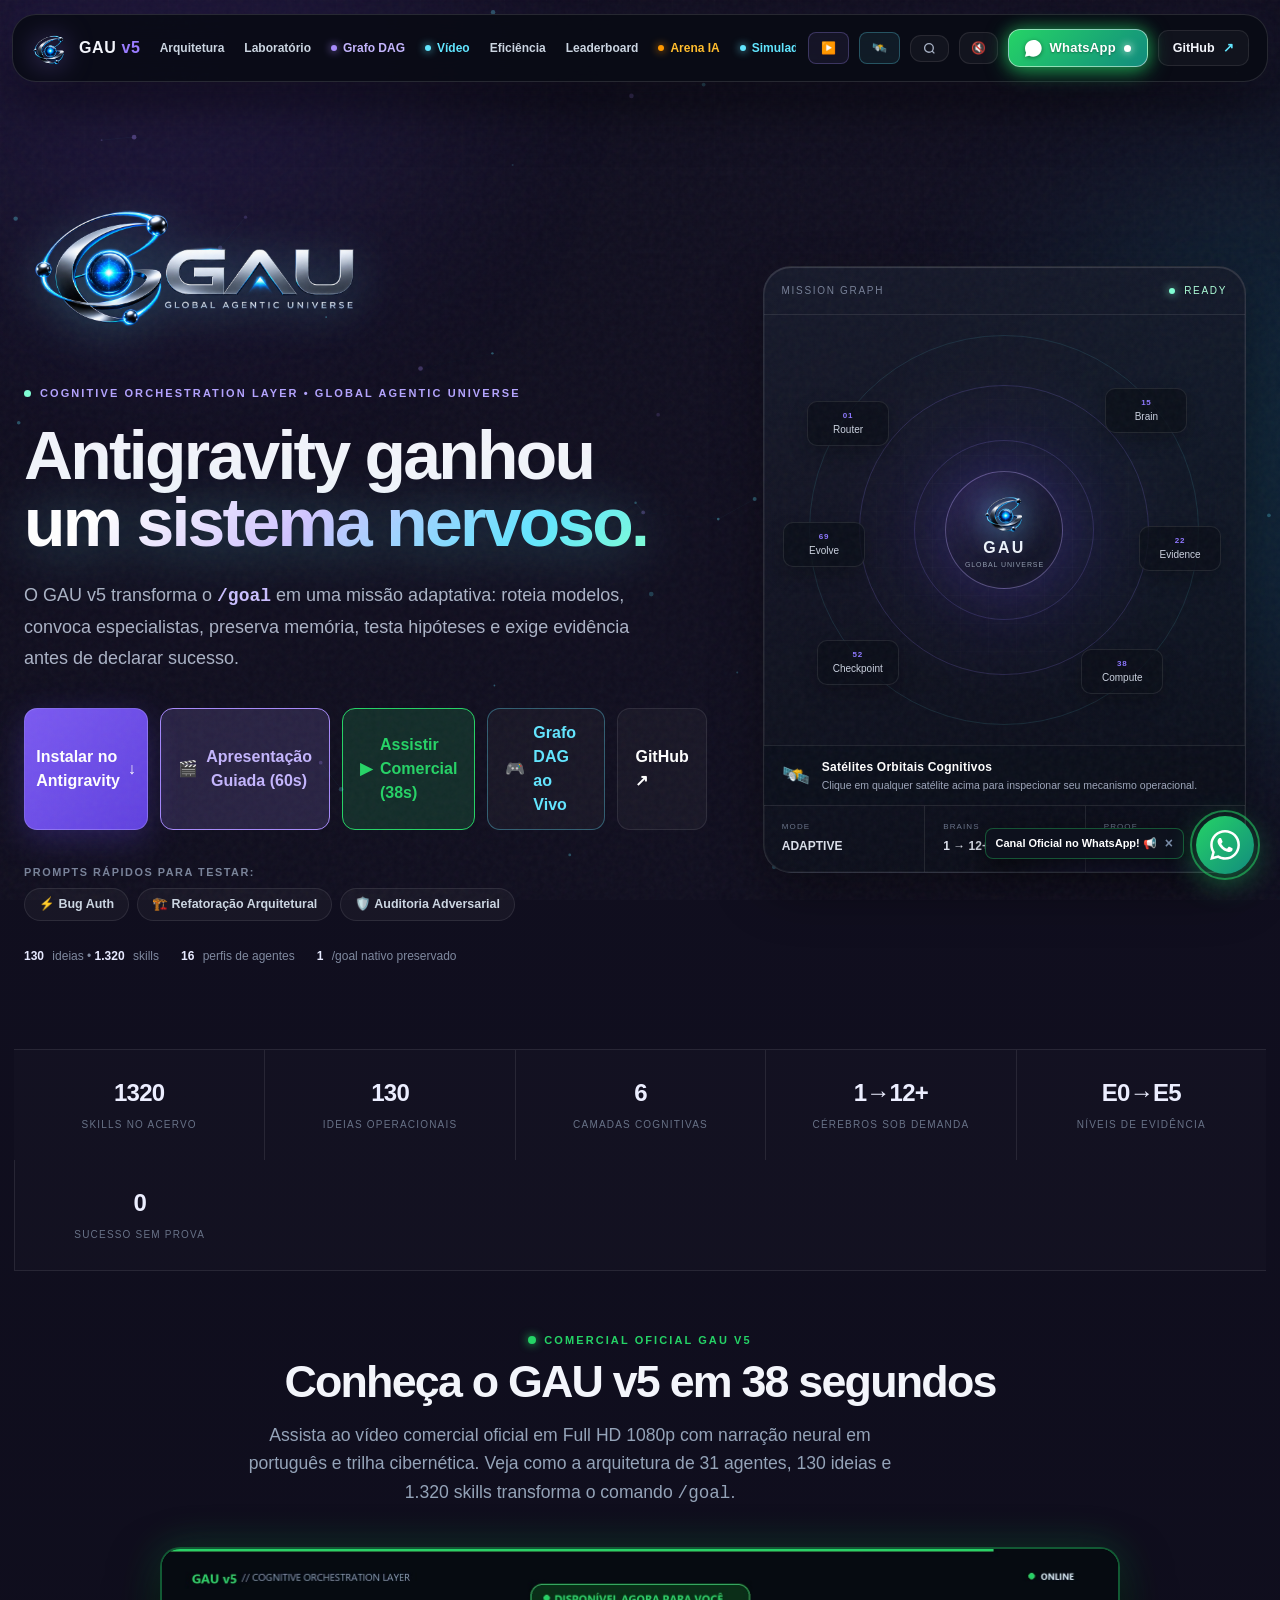
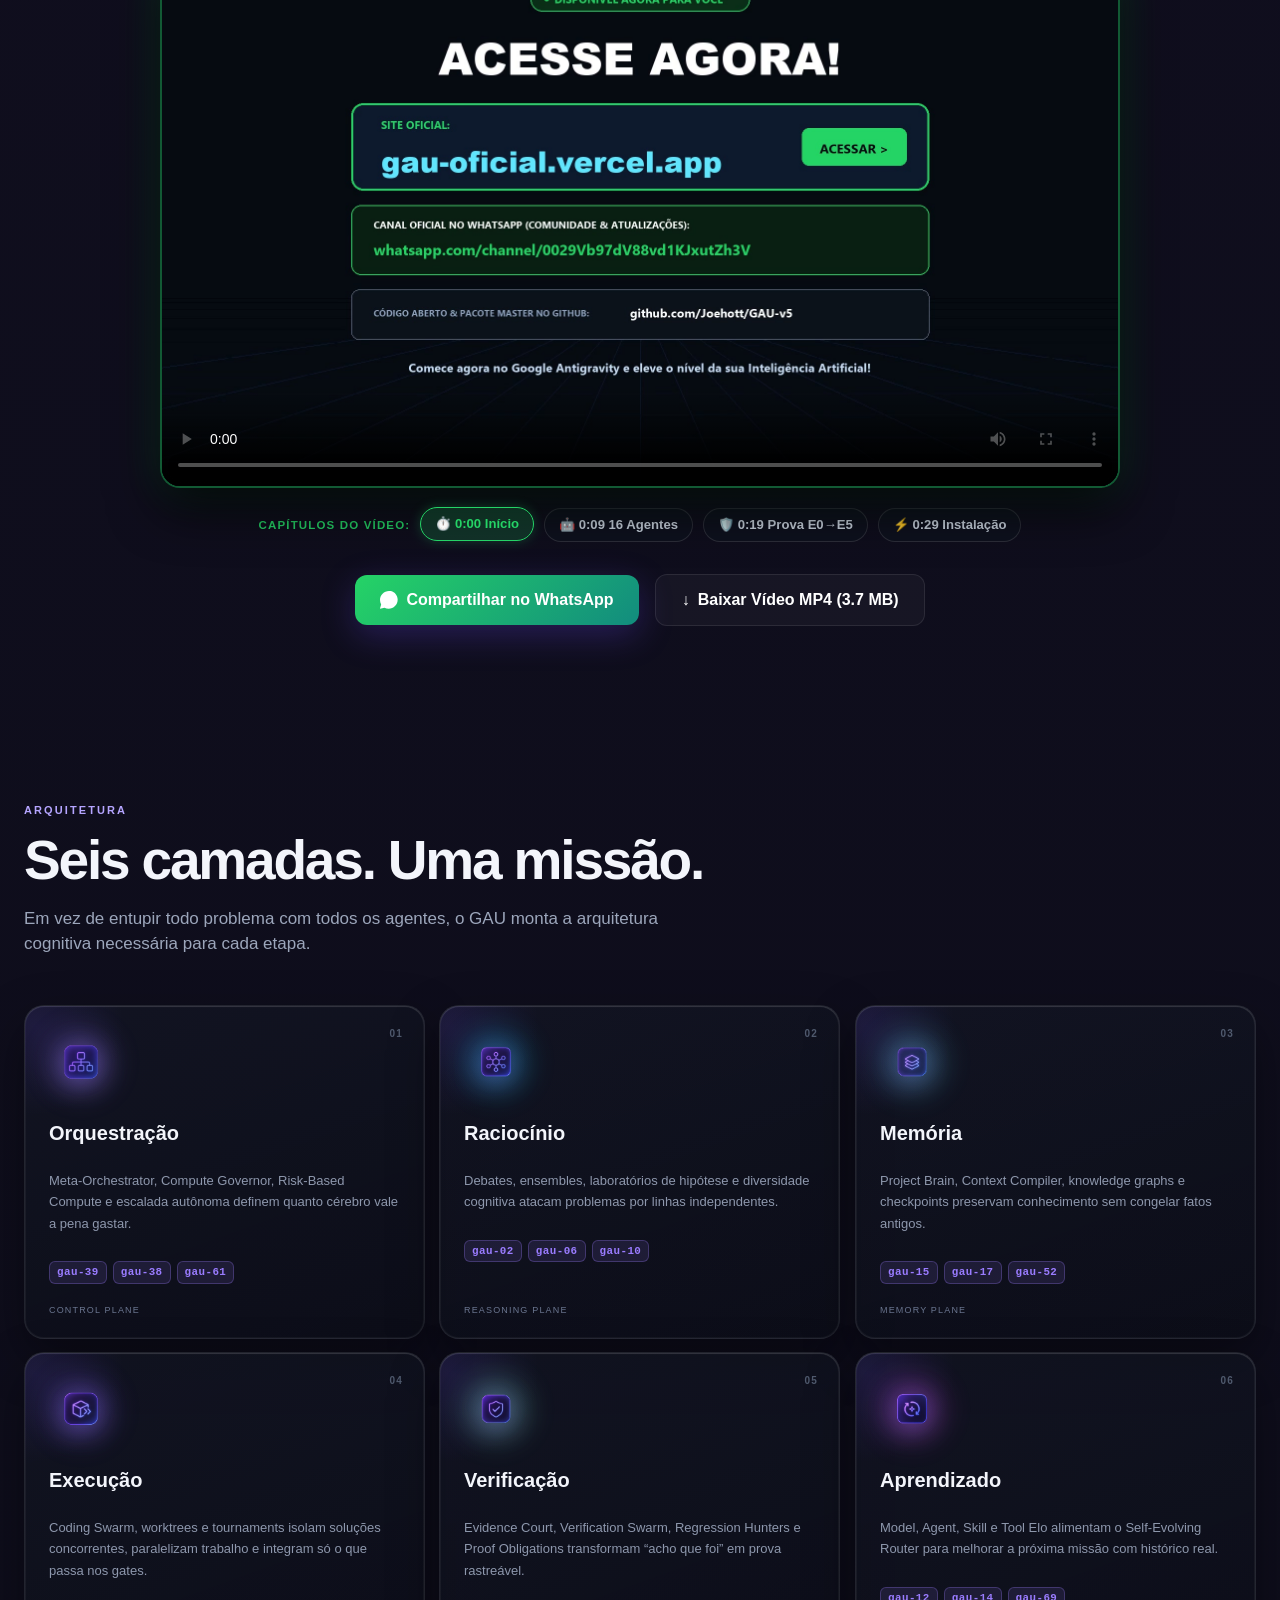
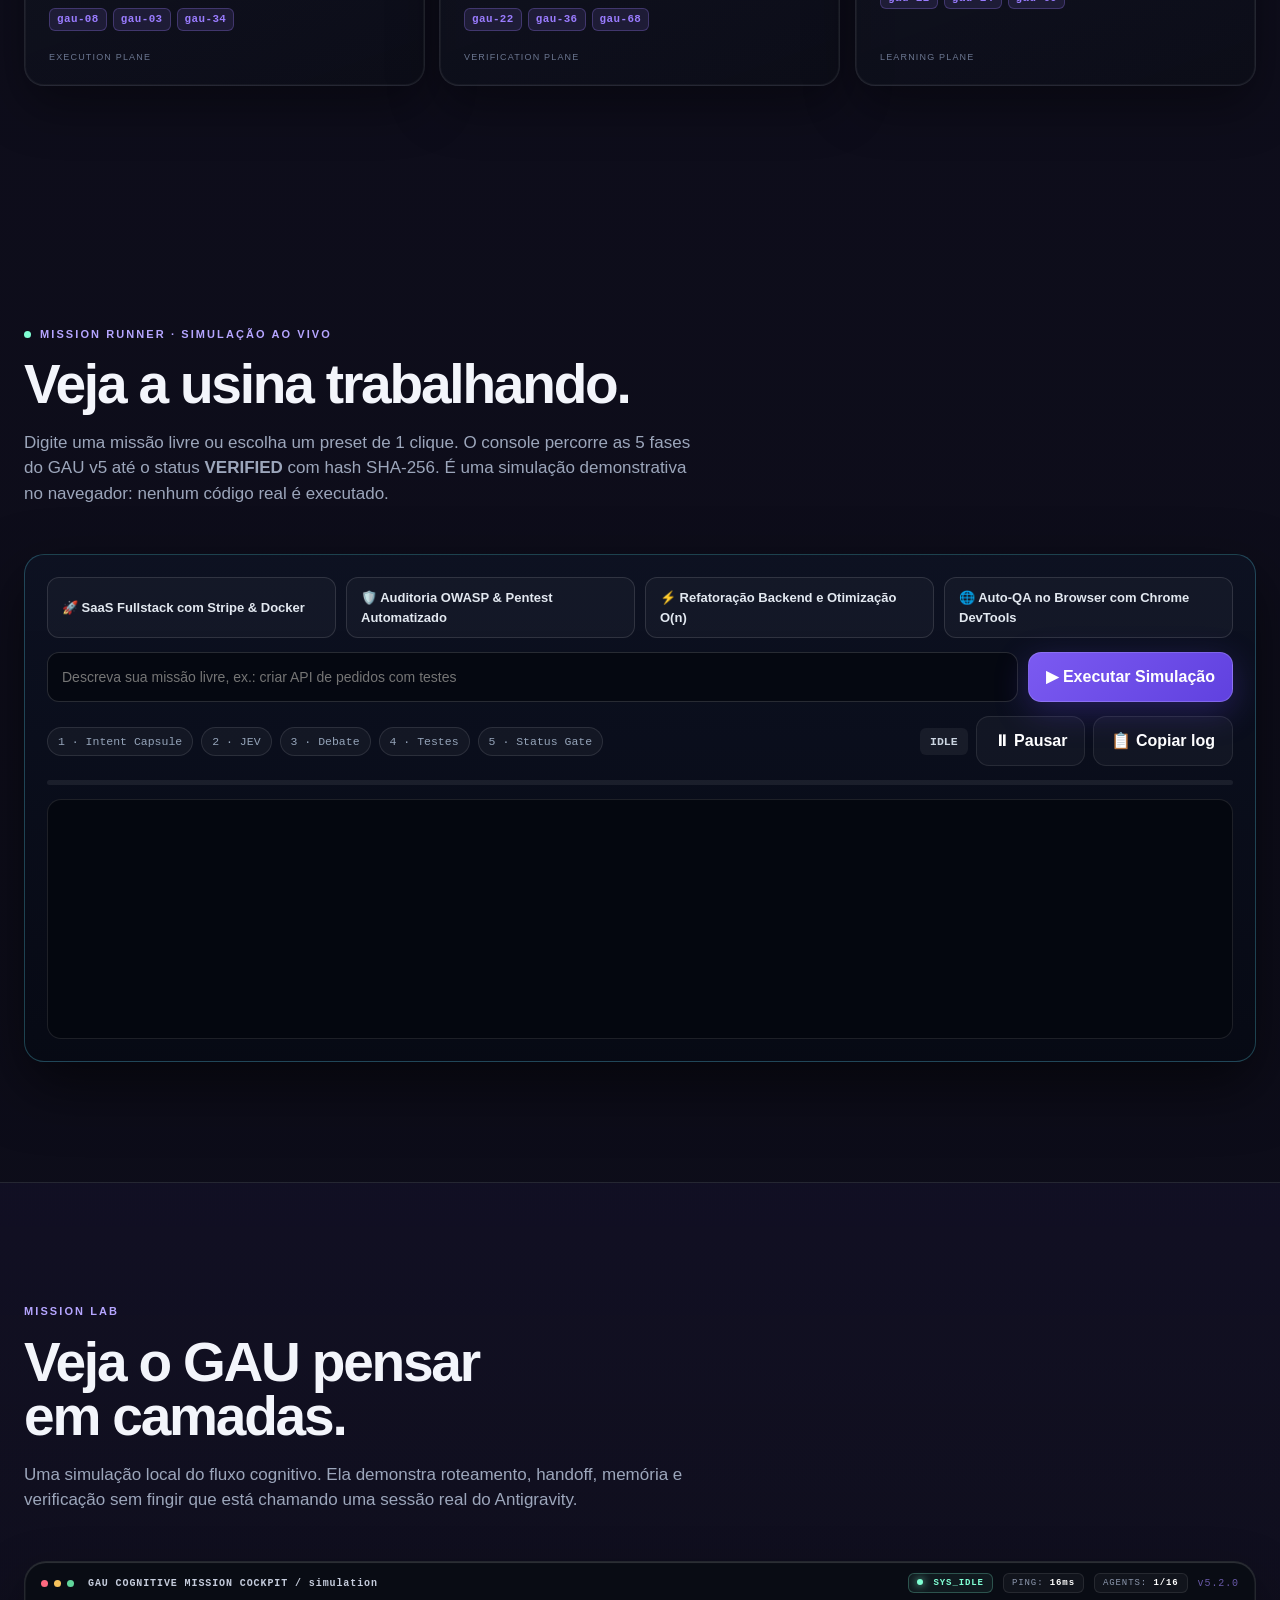
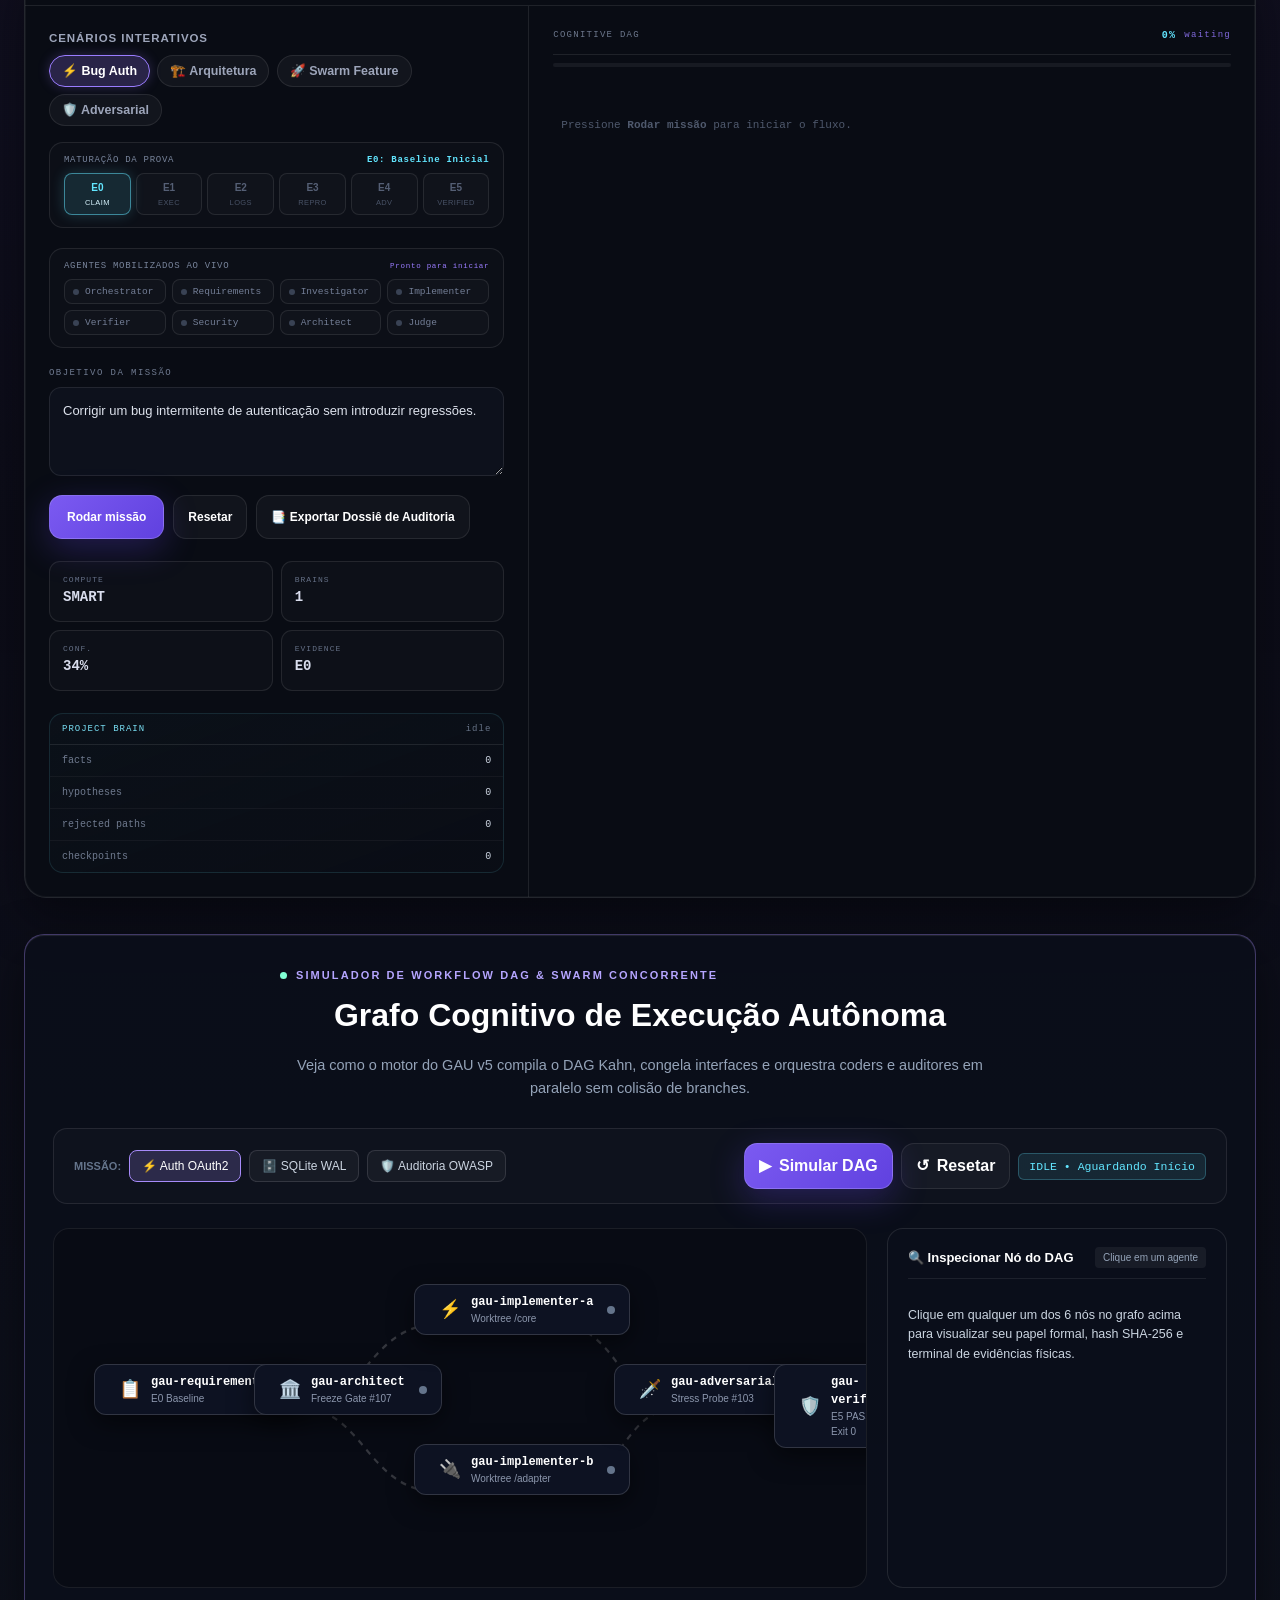
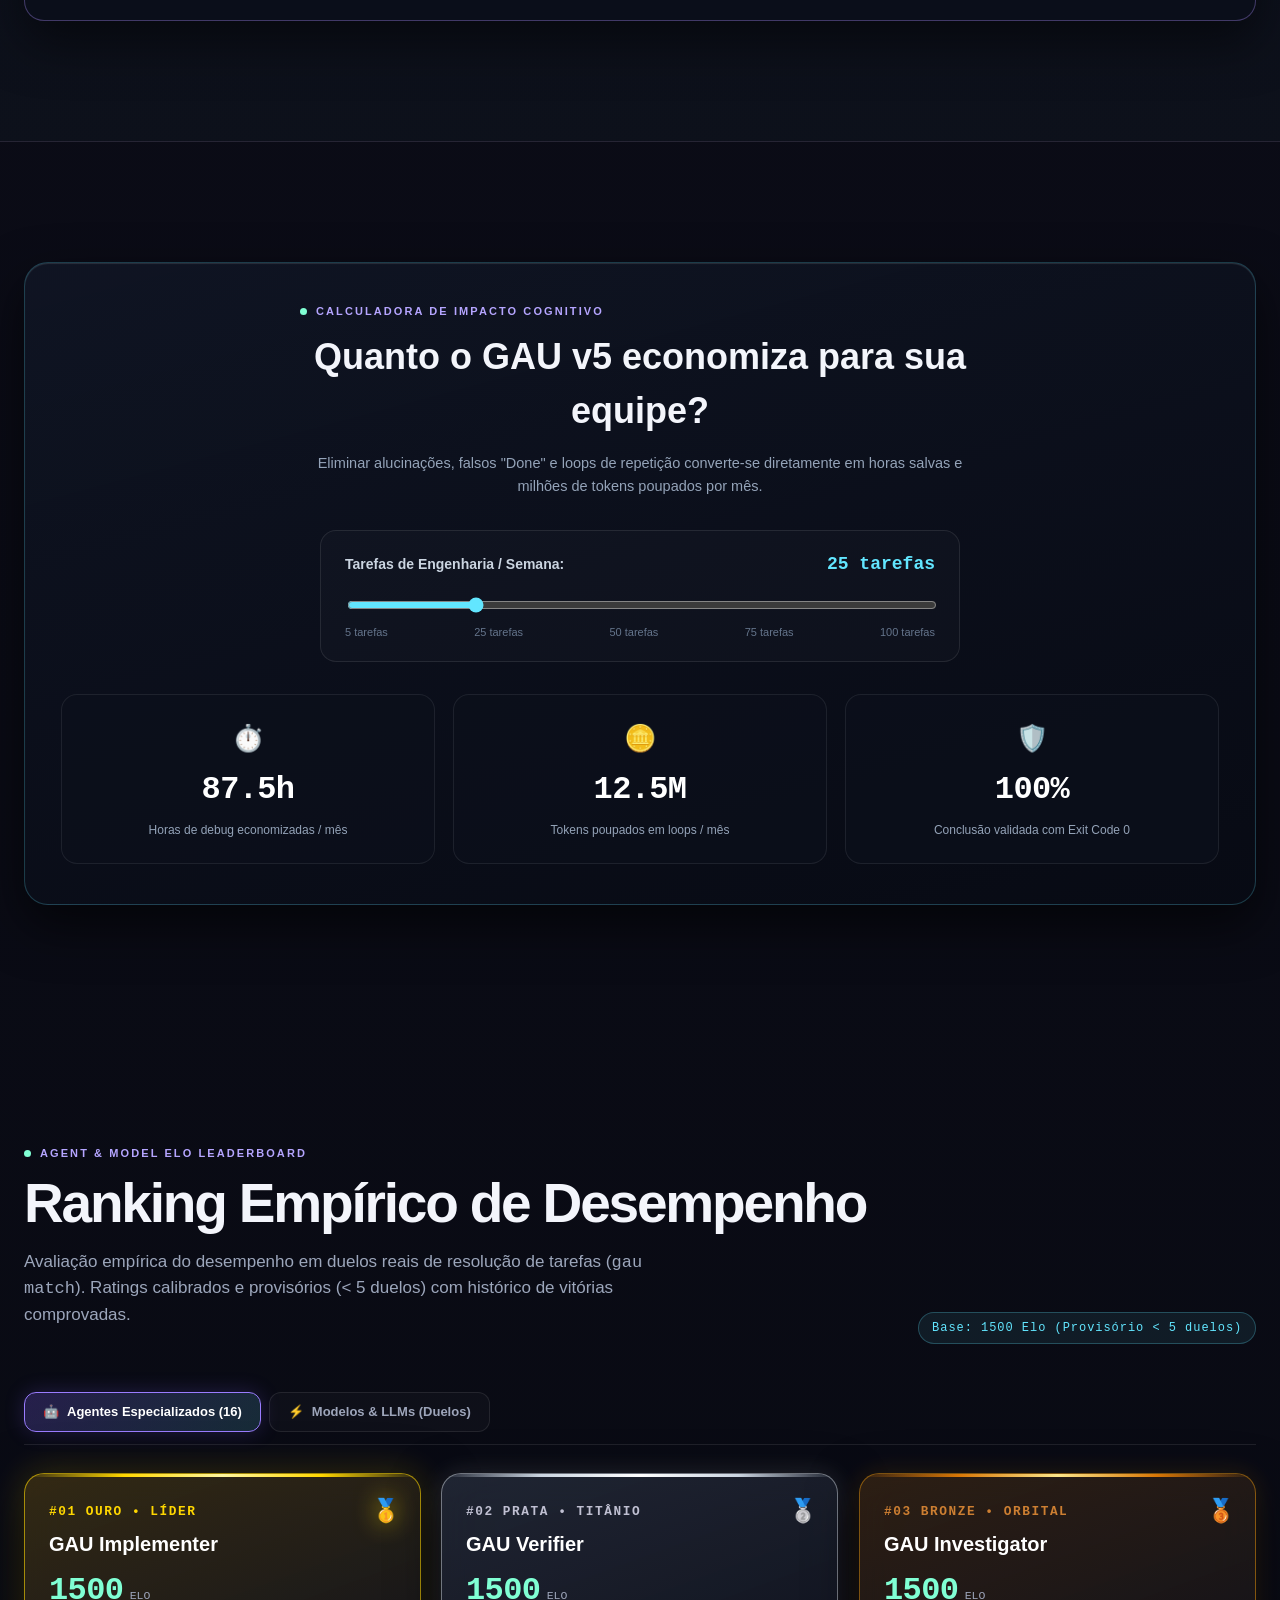
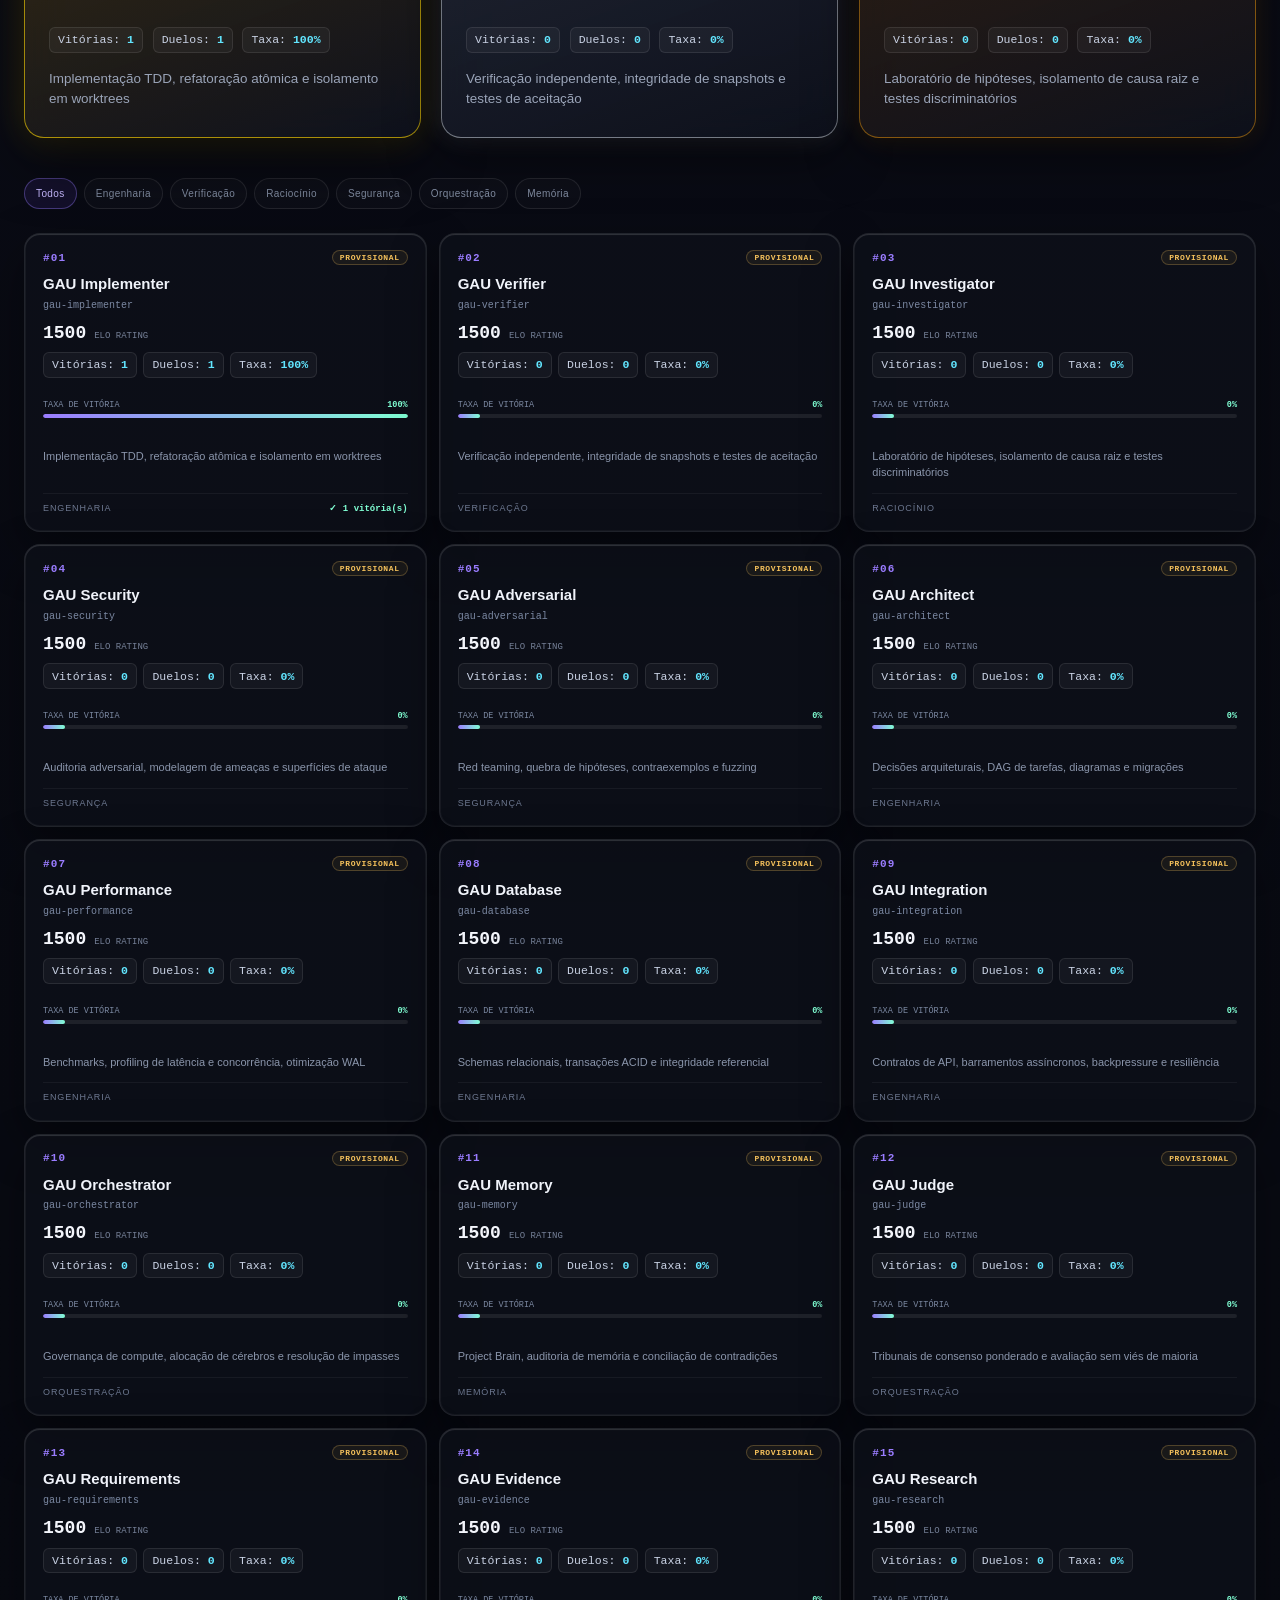
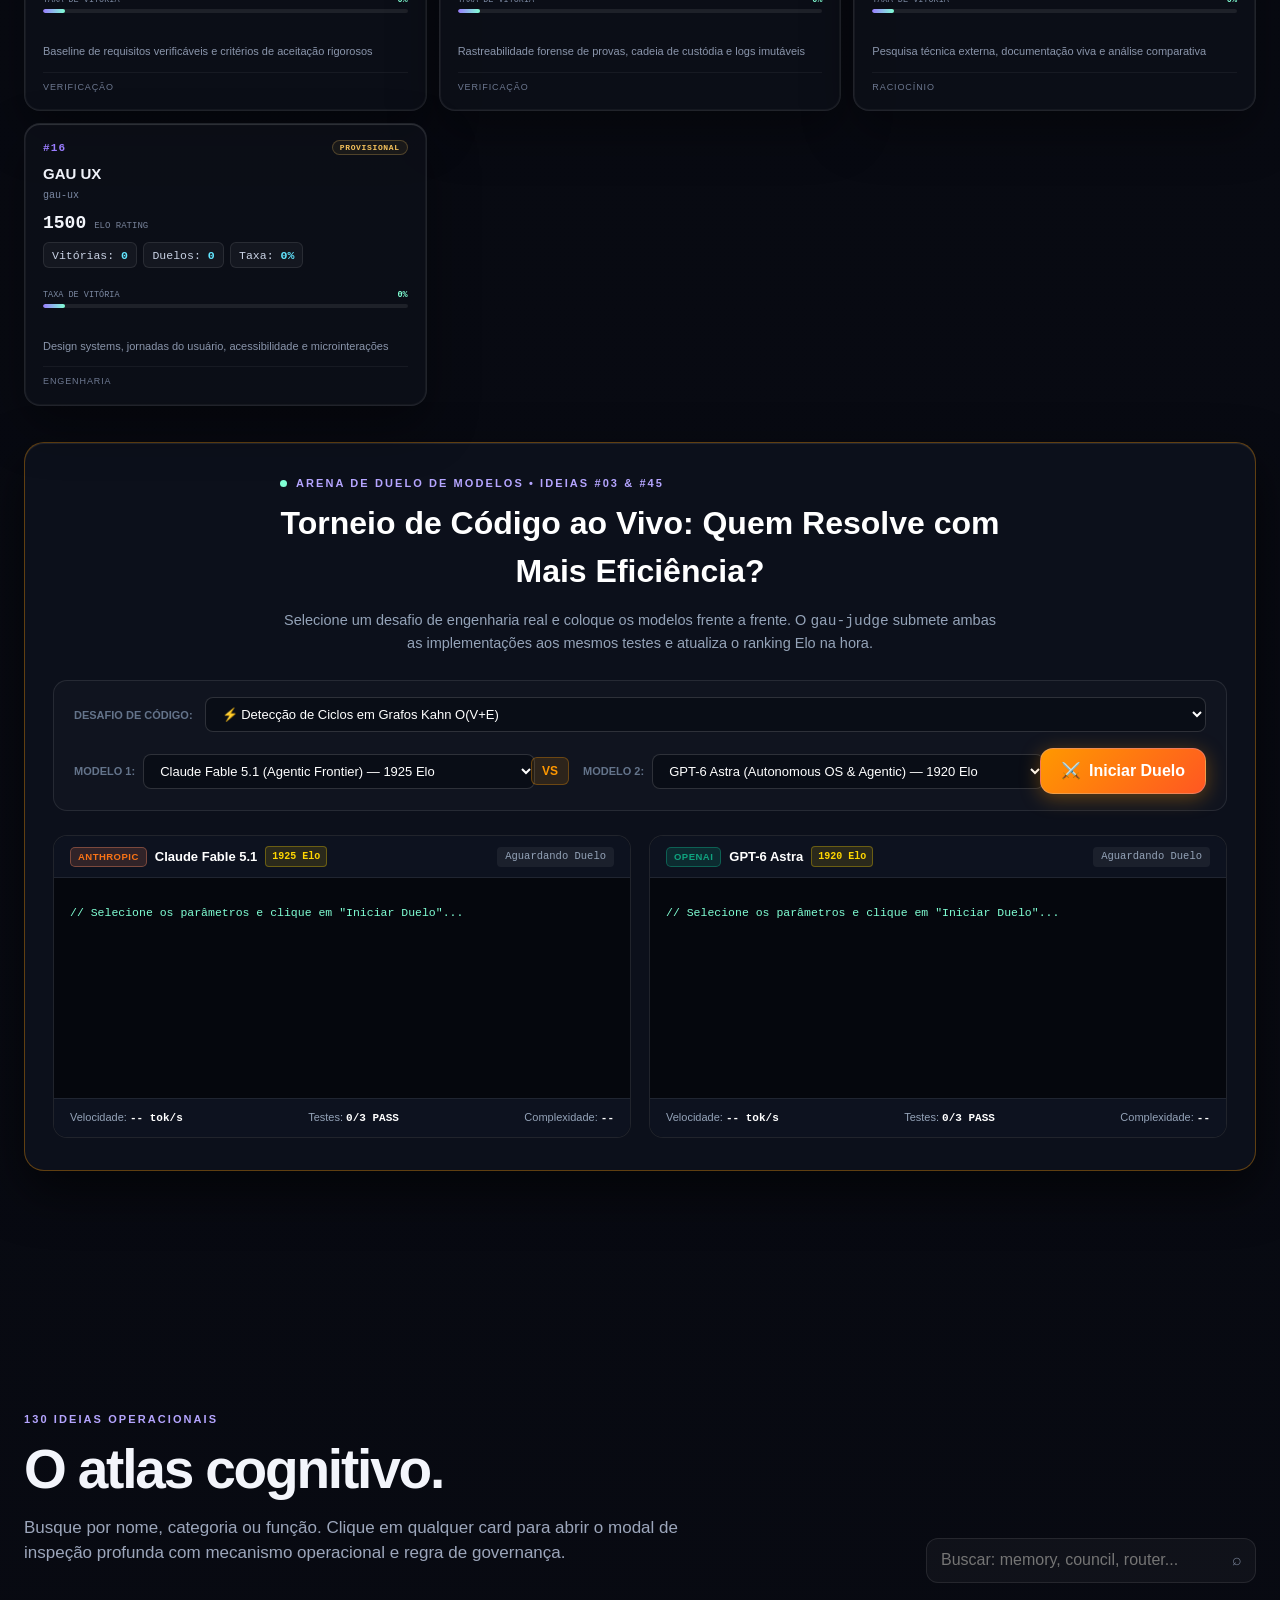
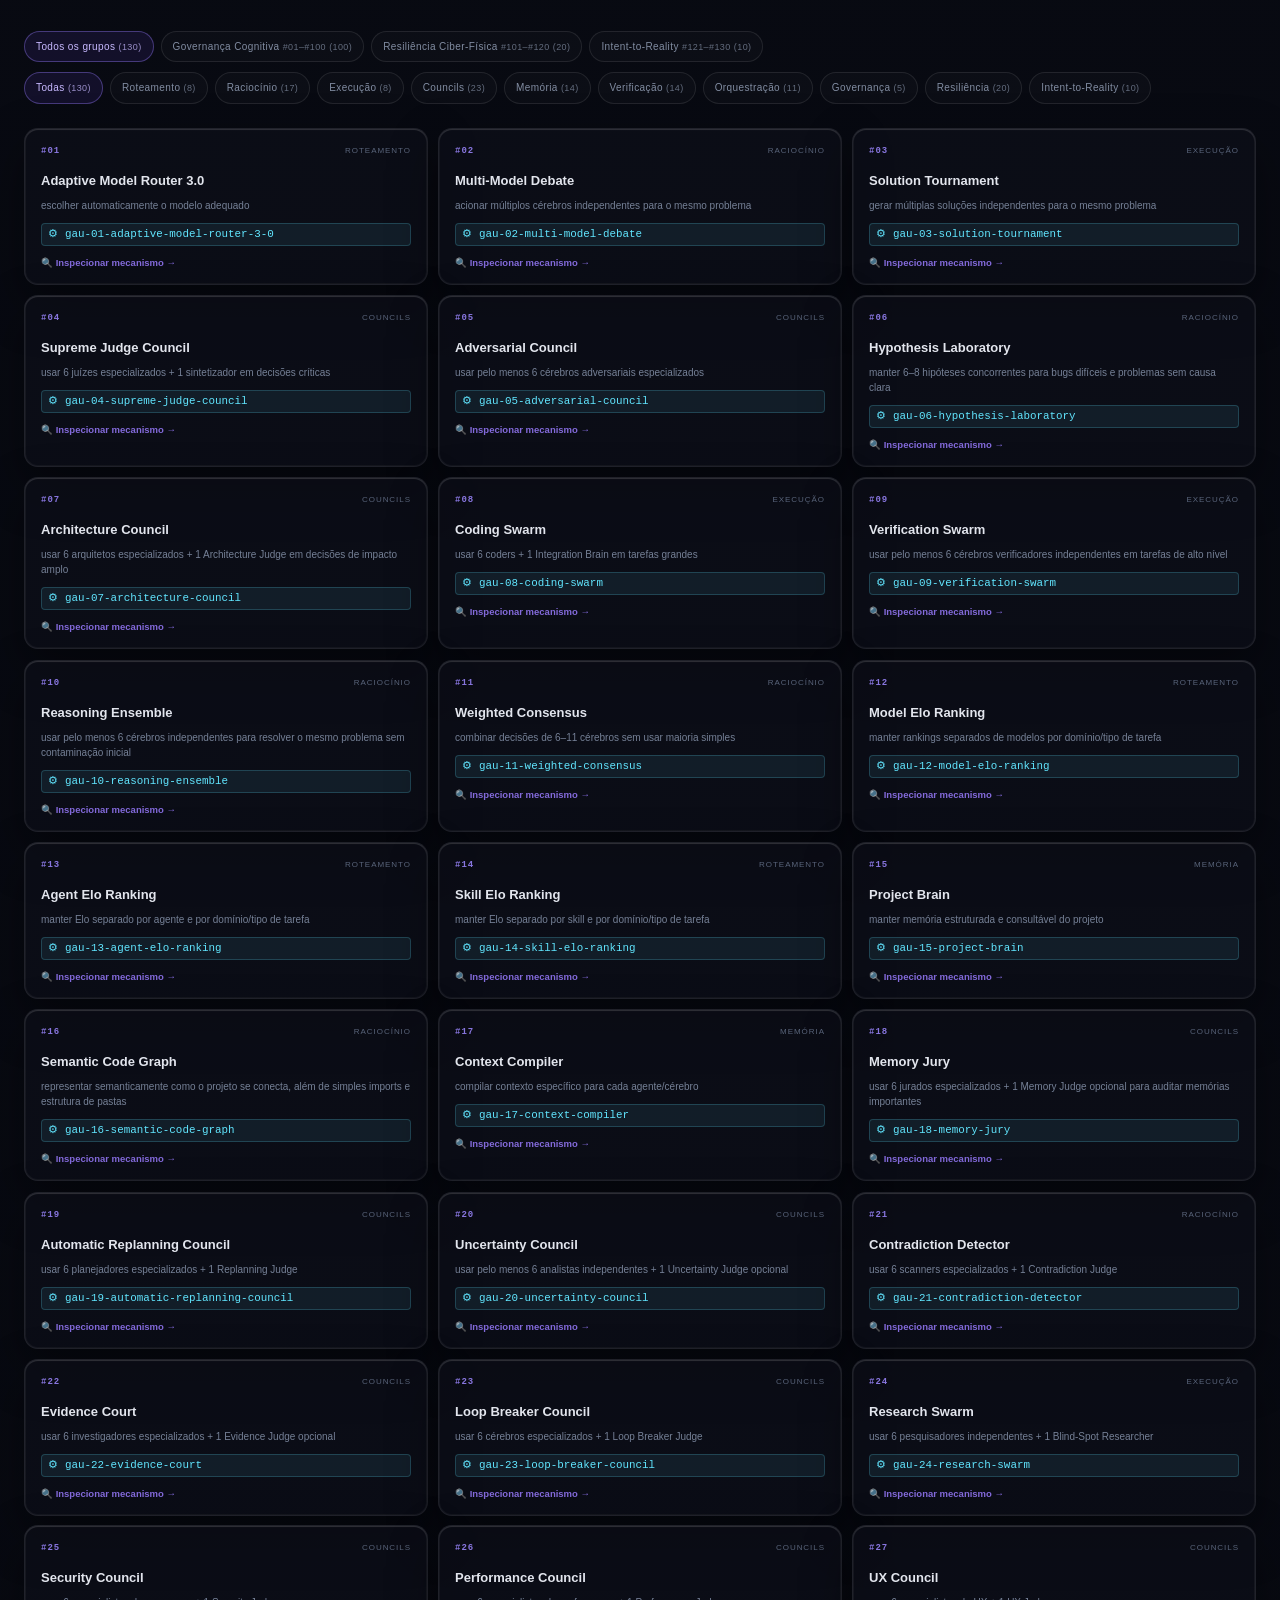
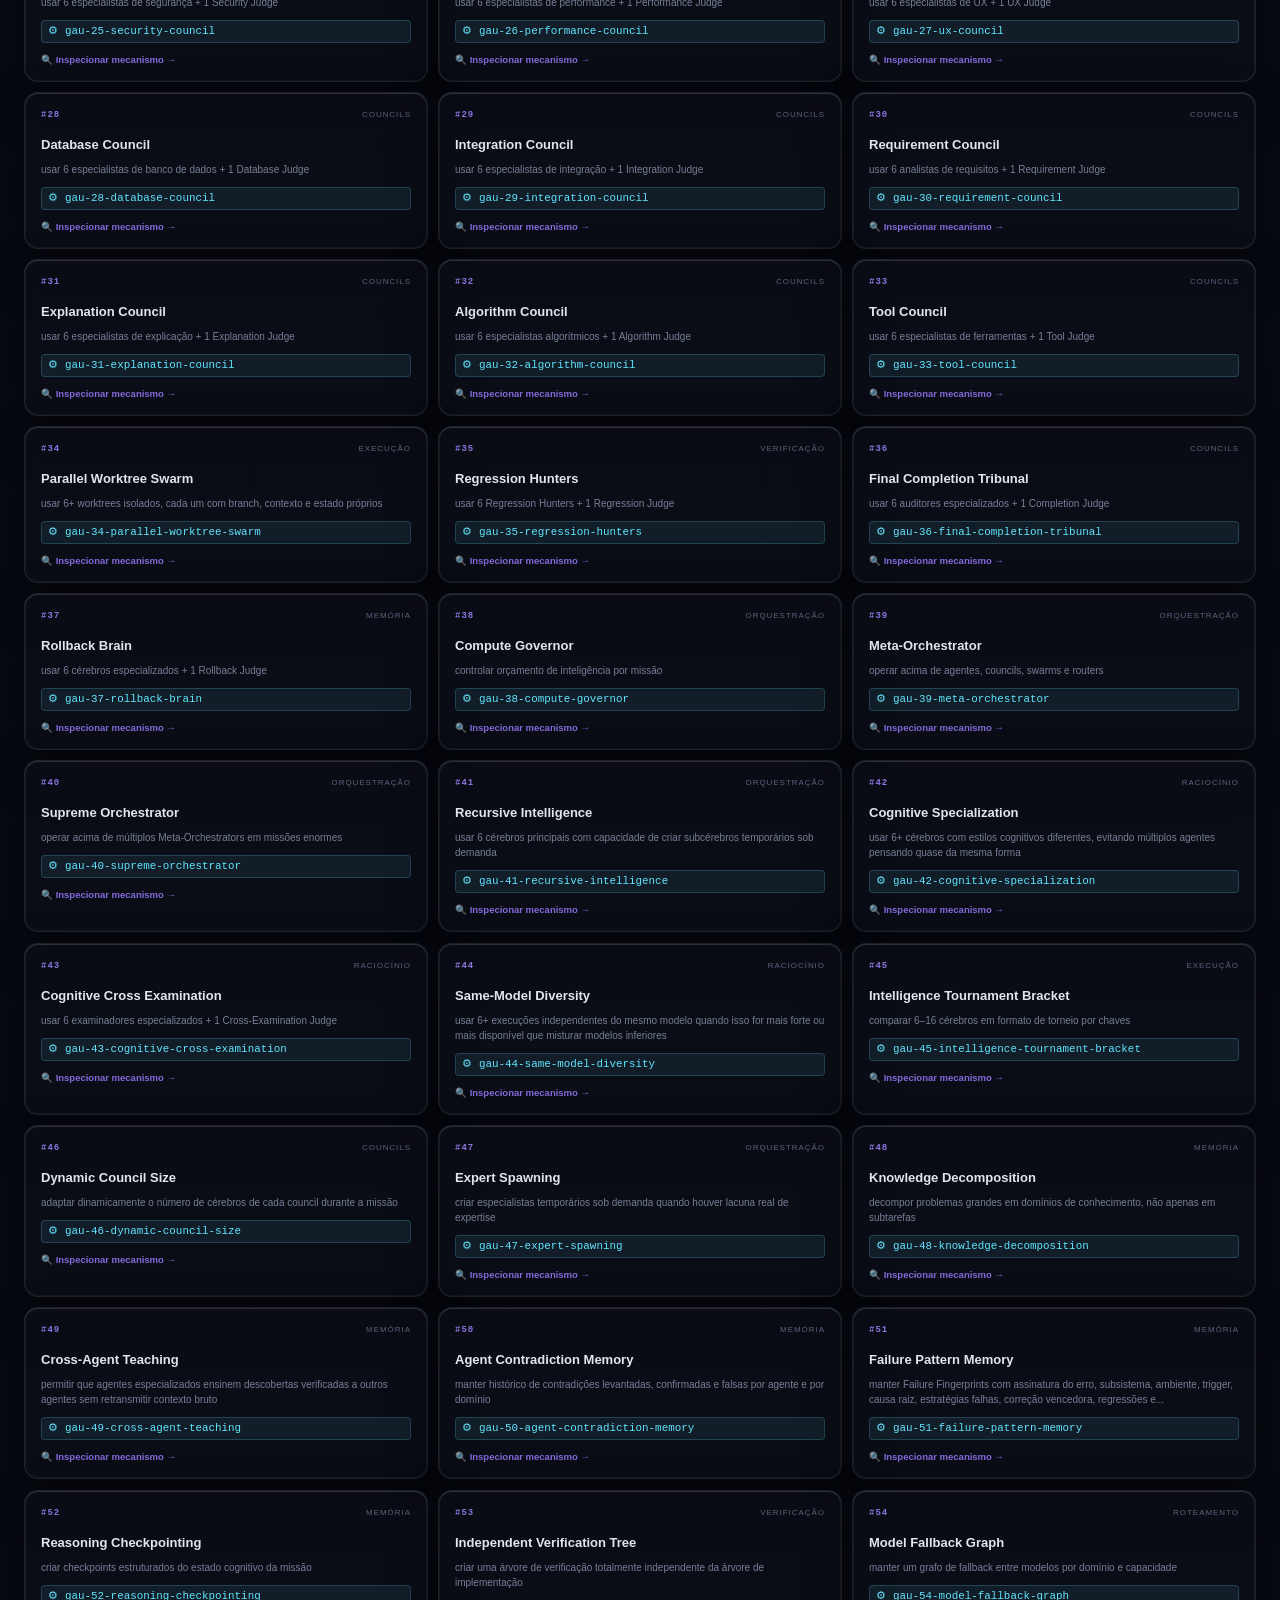
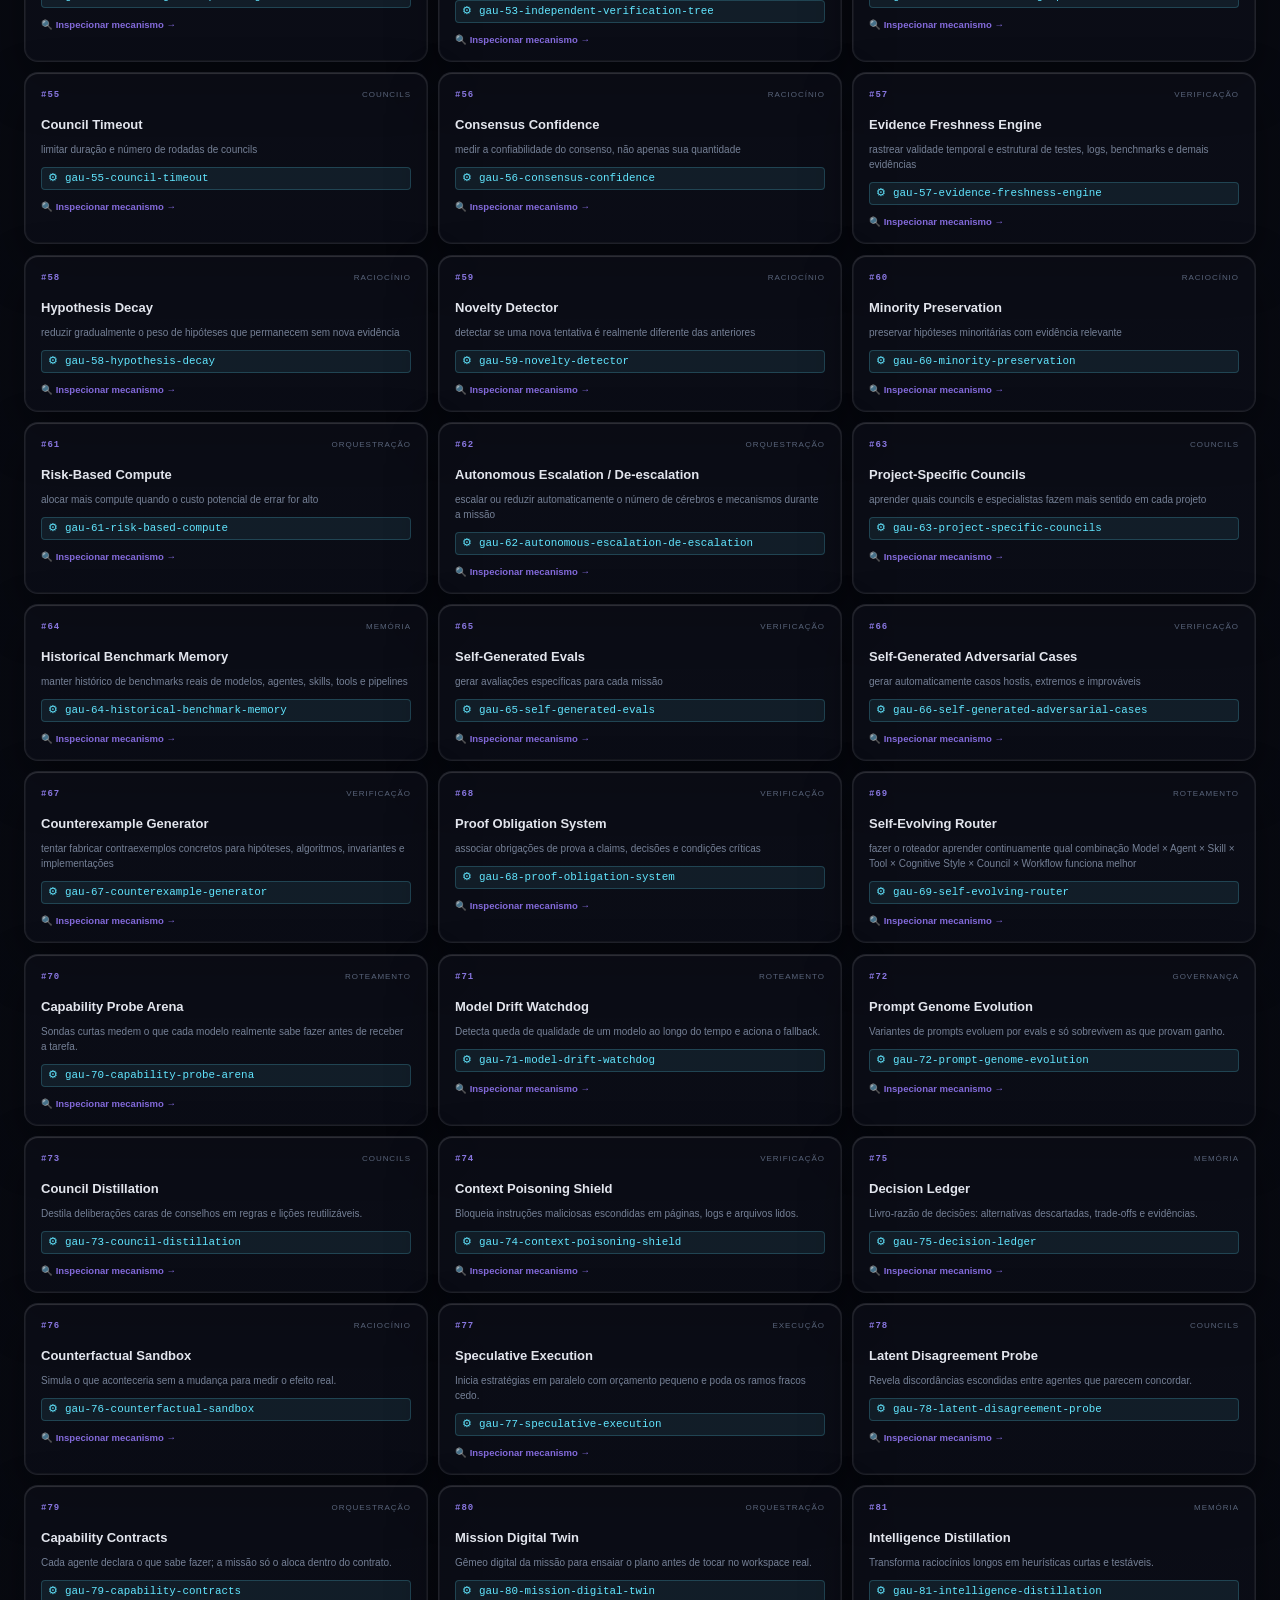
==== commit 032d9533: "feat(site): 1320 skills hub, mission runner, prompt studio, 130 ideias, configurador b2b e tribunal " ====
--- a/site/index.html
+++ b/site/index.html
@@ -9,7 +9,7 @@
   <meta name="apple-mobile-web-app-status-bar-style" content="black-translucent" />
   <meta name="apple-mobile-web-app-title" content="GAU v5" />
   <link rel="apple-touch-icon" href="assets/gau-avatar.png" />
-  <meta name="description" content="GAU v5 para Antigravity: 69 mecanismos cognitivos integrados ao /goal, com roteamento adaptativo, memória, councils, swarms e verificação por evidência." />
+  <meta name="description" content="GAU v5 para Antigravity: 130 mecanismos operacionais e 1.320 skills integrados ao /goal, com roteamento adaptativo, memória, councils, swarms e verificação por evidência." />
   <meta name="keywords" content="GAU v5, GAU, Grande Arquitetura Unificada, Antigravity, Google Antigravity, comando /goal, agentes autônomos, inteligência artificial, multi-agent system, orquestração de IA, robôs programadores, Joehott" />
   <link rel="canonical" href="https://gau-oficial.vercel.app/" />
 
@@ -18,7 +18,7 @@
   <meta property="og:url" content="https://gau-oficial.vercel.app/" />
   <meta property="og:site_name" content="GAU v5 Oficial" />
   <meta property="og:title" content="GAU v5 | Orquestração Cognitiva para Antigravity" />
-  <meta property="og:description" content="69 mecanismos cognitivos e 16 agentes autônomos integrados ao comando /goal do Antigravity." />
+  <meta property="og:description" content="130 mecanismos operacionais, 1.320 skills e 31 agentes autônomos integrados ao comando /goal do Antigravity." />
   <meta property="og:image" content="https://gau-oficial.vercel.app/assets/gau-og-banner.png" />
   <meta property="og:image:width" content="1200" />
   <meta property="og:image:height" content="630" />
@@ -28,14 +28,14 @@
   <meta name="twitter:card" content="summary_large_image" />
   <meta name="twitter:url" content="https://gau-oficial.vercel.app/" />
   <meta name="twitter:title" content="GAU v5 | Orquestração Cognitiva para Antigravity" />
-  <meta name="twitter:description" content="69 mecanismos cognitivos e 16 agentes autônomos integrados ao comando /goal do Antigravity." />
+  <meta name="twitter:description" content="130 mecanismos operacionais, 1.320 skills e 31 agentes autônomos integrados ao comando /goal do Antigravity." />
   <meta name="twitter:image" content="https://gau-oficial.vercel.app/assets/gau-og-banner.png" />
 
   <title>GAU v5 | Antigravity Cognitive Orchestration</title>
   <link rel="icon" href="assets/gau-icon.png" type="image/png" />
   <link rel="icon" href="assets/favicon.svg" type="image/svg+xml" />
   <link rel="manifest" href="site.webmanifest" />
-  <link rel="stylesheet" href="styles.css?v=5.5.6" />
+  <link rel="stylesheet" href="styles.css?v=5.5.7" />
 
   <!-- Vercel Web Analytics & Speed Insights -->
   <script>
@@ -101,7 +101,11 @@
       <a href="#roi">Eficiência</a>
       <a href="#leaderboard">Leaderboard</a>
       <a href="#modelArenaSection" class="nav-accent-amber"><span class="nav-dot amber"></span> Arena IA</a>
-      <a href="#ideas">69 ideias</a>
+      <a href="#runner" class="nav-accent-cyan"><span class="nav-dot cyan"></span> Simulador</a>
+      <a href="#skillsHub" class="nav-accent-mint"><span class="nav-dot mint"></span> 1.320 Skills</a>
+      <a href="#studio" class="nav-accent-purple"><span class="nav-dot purple"></span> Prompt Studio</a>
+      <a href="#ideas">130 Ideias</a>
+      <a href="#business" class="nav-accent-amber"><span class="nav-dot amber"></span> Empresas</a>
       <a href="#squadBuilderSection" class="nav-accent-mint"><span class="nav-dot mint"></span> Esquadrão</a>
       <a href="#goal">/goal</a>
       <a href="#deploy">Instalação</a>
@@ -149,7 +153,11 @@
       <a href="#roi" class="mobile-quick-chip">🧮 Eficiência</a>
       <a href="#leaderboard" class="mobile-quick-chip">🏆 Leaderboard</a>
       <a href="#modelArenaSection" class="mobile-quick-chip">⚔️ Duelo IA</a>
-      <a href="#ideas" class="mobile-quick-chip">💡 69 Ideias</a>
+      <a href="#runner" class="mobile-quick-chip">🚀 Simulador</a>
+      <a href="#skillsHub" class="mobile-quick-chip">🌍 1.320 Skills</a>
+      <a href="#studio" class="mobile-quick-chip">🛠️ Prompt Studio</a>
+      <a href="#ideas" class="mobile-quick-chip">💡 130 Ideias</a>
+      <a href="#business" class="mobile-quick-chip">💼 Empresas</a>
       <a href="#squadBuilderSection" class="mobile-quick-chip">🧩 Esquadrão</a>
       <a href="#goal" class="mobile-quick-chip">🎯 /goal</a>
       <a href="#deploy" class="mobile-quick-chip">⚡ Instalar</a>
@@ -172,7 +180,12 @@
       <a href="#lab" class="drawer-link"><span class="drawer-icon">🧪</span> Laboratório de Missões</a>
       <a href="#roi" class="drawer-link"><span class="drawer-icon">🧮</span> Calculadora de Eficiência</a>
       <a href="#leaderboard" class="drawer-link"><span class="drawer-icon">🏆</span> Leaderboard Elo</a>
-      <a href="#ideas" class="drawer-link"><span class="drawer-icon">💡</span> 69 Ideias Aprovadas</a>
+      <a href="#runner" class="drawer-link"><span class="drawer-icon">🚀</span> Console Simulador ao Vivo</a>
+      <a href="#skillsHub" class="drawer-link"><span class="drawer-icon">🌍</span> Hub Mundial (1.320 Skills)</a>
+      <a href="#studio" class="drawer-link"><span class="drawer-icon">🛠️</span> Prompt Studio &amp; Genomas</a>
+      <a href="#ideas" class="drawer-link"><span class="drawer-icon">💡</span> 130 Ideias Operacionais</a>
+      <a href="#business" class="drawer-link"><span class="drawer-icon">💼</span> Soluções para Empresas</a>
+      <a href="#tribunal" class="drawer-link"><span class="drawer-icon">⚖️</span> Tribunal de Evidências</a>
       <a href="#goal" class="drawer-link"><span class="drawer-icon">🎯</span> Comando /goal</a>
       <a href="#deploy" class="drawer-link"><span class="drawer-icon">📦</span> Instalação</a>
       <a href="#contato" class="drawer-link highlight-wa"><span class="drawer-icon">💬</span> Canal Oficial WhatsApp</a>
@@ -205,7 +218,7 @@
           </div>
         </div>
         <div class="hero-proof">
-          <span><i>69</i> mecanismos</span>
+          <span><i>130</i> ideias • <i>1.320</i> skills</span>
           <span><i>16</i> perfis de agentes</span>
           <span><i>1</i> /goal nativo preservado</span>
         </div>
@@ -250,7 +263,8 @@
     </section>
 
     <section class="metrics-strip" aria-label="Métricas principais">
-      <div><strong data-count="69">69</strong><span>ideias aprovadas</span></div>
+      <div><strong data-count="1320">1320</strong><span>skills no acervo</span></div>
+      <div><strong data-count="130">130</strong><span>ideias operacionais</span></div>
       <div><strong data-count="6">6</strong><span>camadas cognitivas</span></div>
       <div><strong>1→12+</strong><span>cérebros sob demanda</span></div>
       <div><strong>E0→E5</strong><span>níveis de evidência</span></div>
@@ -264,7 +278,7 @@
           COMERCIAL OFICIAL GAU v5
         </div>
         <h2 style="font-size: clamp(2rem, 3.5vw, 2.8rem); margin-top: 0.5rem;">Conheça o GAU v5 em 38 segundos</h2>
-        <p style="color: #94a3b8; font-size: 1.1rem; line-height: 1.6;">Assista ao vídeo comercial oficial em Full HD 1080p com narração neural em português e trilha cibernética. Veja como a arquitetura de 16 agentes e 69 mecanismos cognitivos transforma o comando <code>/goal</code>.</p>
+        <p style="color: #94a3b8; font-size: 1.1rem; line-height: 1.6;">Assista ao vídeo comercial oficial em Full HD 1080p com narração neural em português e trilha cibernética. Veja como a arquitetura de 31 agentes, 130 ideias e 1.320 skills transforma o comando <code>/goal</code>.</p>
       </div>
 
       <div class="commercial-video-container reveal delay-1" style="max-width: 960px; margin: 0 auto; position: relative; border-radius: 20px; overflow: hidden; box-shadow: 0 20px 50px rgba(0, 0, 0, 0.8), 0 0 40px rgba(37, 211, 102, 0.25); border: 2px solid rgba(37, 211, 102, 0.4); background: #070a13;">
@@ -352,7 +366,45 @@
       </div>
     </section>
 
-    <section class="lab-wrap" id="lab">
+    <section class="section-shell section-block" id="runner">
+      <div class="section-heading reveal">
+        <div class="eyebrow"><span class="pulse-dot"></span> MISSION RUNNER · SIMULAÇÃO AO VIVO</div>
+        <h2>Veja a usina trabalhando.</h2>
+        <p>Digite uma missão livre ou escolha um preset de 1 clique. O console percorre as 5 fases do GAU v5 até o status <strong>VERIFIED</strong> com hash SHA-256. É uma simulação demonstrativa no navegador: nenhum código real é executado.</p>
+      </div>
+      <div class="runner-shell reveal">
+        <div class="runner-presets" role="group" aria-label="Presets de missão">
+          <button type="button" class="runner-preset" data-preset="saas" aria-pressed="false">🚀 SaaS Fullstack com Stripe &amp; Docker</button>
+          <button type="button" class="runner-preset" data-preset="owasp" aria-pressed="false">🛡️ Auditoria OWASP &amp; Pentest Automatizado</button>
+          <button type="button" class="runner-preset" data-preset="refactor" aria-pressed="false">⚡ Refatoração Backend e Otimização O(n)</button>
+          <button type="button" class="runner-preset" data-preset="qa" aria-pressed="false">🌐 Auto-QA no Browser com Chrome DevTools</button>
+        </div>
+        <div class="runner-input-row">
+          <label class="sr-only" for="runnerInput">Descreva sua missão</label>
+          <input id="runnerInput" type="text" maxlength="160" placeholder="Descreva sua missão livre, ex.: criar API de pedidos com testes" autocomplete="off" />
+          <button type="button" class="button primary" id="runnerRun">▶ Executar Simulação</button>
+        </div>
+        <div class="runner-toolbar">
+          <ol class="runner-phases" id="runnerPhases" aria-label="Fases da missão">
+            <li data-phase="1">1 · Intent Capsule</li>
+            <li data-phase="2">2 · JEV</li>
+            <li data-phase="3">3 · Debate</li>
+            <li data-phase="4">4 · Testes</li>
+            <li data-phase="5">5 · Status Gate</li>
+          </ol>
+          <div class="runner-controls">
+            <span class="runner-status" id="runnerStatus" data-state="idle" aria-live="polite">IDLE</span>
+            <button type="button" class="button ghost" id="runnerPause" aria-pressed="false" disabled>⏸ Pausar</button>
+            <button type="button" class="button ghost" id="runnerCopy" disabled>📋 Copiar log</button>
+          </div>
+        </div>
+        <div class="runner-progress" aria-hidden="true"><span id="runnerBar"></span></div>
+        <div class="runner-console" id="runnerConsole" role="log" aria-live="polite" aria-label="Console da simulação" tabindex="0"></div>
+      </div>
+    </section>
+
+    
+<section class="lab-wrap" id="lab">
       <div class="section-shell section-block">
         <div class="section-heading reveal">
           <div class="eyebrow">MISSION LAB</div>
@@ -849,7 +901,7 @@
     <section class="section-shell section-block" id="ideas">
       <div class="section-heading reveal split-heading">
         <div>
-          <div class="eyebrow">69 IDEIAS APROVADAS</div>
+          <div class="eyebrow">130 IDEIAS OPERACIONAIS</div>
           <h2>O atlas cognitivo.</h2>
           <p>Busque por nome, categoria ou função. Clique em qualquer card para abrir o modal de inspeção profunda com mecanismo operacional e regra de governança.</p>
         </div>
@@ -859,9 +911,185 @@
           <span>⌕</span>
         </div>
       </div>
+      <div class="filter-row group-tabs" id="ideaGroups" aria-label="Grupos de ideias"></div>
       <div class="filter-row" id="ideaFilters" aria-label="Filtros das ideias"></div>
       <div class="ideas-grid" id="ideasGrid"></div>
-      <div class="ideas-footer"><span id="ideaCount">69</span> mecanismos visíveis • Clique em um card para inspecionar</div>
+      <div class="ideas-footer"><span id="ideaCount">130</span> mecanismos visíveis • Clique em um card para inspecionar</div>
+    </section>
+
+    <section class="section-shell section-block" id="skillsHub">
+      <div class="section-heading reveal split-heading">
+        <div>
+          <div class="eyebrow"><span class="pulse-dot"></span> O MAIOR HUB DE SKILLS DE IA DO MUNDO • 1.320 SKILLS REAIS</div>
+          <h2>A Biblioteca Mundial de Skills.</h2>
+          <p>Explore as <strong>1.320 skills modulares reais</strong> do ecossistema GAU v5 (Segurança, Frontend, Backend, IA/LLM, Cloud, Ciência e Automação). Copie qualquer skill em 1 clique ou envie direto para o Prompt Studio.</p>
+        </div>
+        <div class="idea-search-wrap">
+          <label class="sr-only" for="skillsHubSearch">Pesquisar entre 1.320 skills</label>
+          <input id="skillsHubSearch" type="search" placeholder="Pesquisar 1.320 skills: react, pentest, llm, docker..." autocomplete="off" />
+          <span>⌕</span>
+        </div>
+      </div>
+      <div class="skills-quick-row reveal" aria-label="Atalhos de busca rápida">
+        <span class="skills-quick-label">Populares:</span>
+        <button type="button" class="skills-quick-tag" data-q="gau-">⚡ GAU Core</button>
+        <button type="button" class="skills-quick-tag" data-q="hunt-">🛡️ Bug Bounty &amp; Pentest</button>
+        <button type="button" class="skills-quick-tag" data-q="react">⚛️ React &amp; Next.js</button>
+        <button type="button" class="skills-quick-tag" data-q="fastapi">🐍 Python &amp; FastAPI</button>
+        <button type="button" class="skills-quick-tag" data-q="llm">🧠 LLMs &amp; Fine-Tuning</button>
+        <button type="button" class="skills-quick-tag" data-q="playwright">🌐 Browser &amp; QA</button>
+        <button type="button" class="skills-quick-tag" data-q="">Limpar filtro</button>
+      </div>
+      <div class="filter-row" id="skillsHubFilters" aria-label="Categorias das 1.320 skills"></div>
+      <div class="skills-hub-grid" id="skillsHubGrid"></div>
+      <div class="skills-hub-footer">
+        <span id="skillsHubCount">Exibindo 24 de 1320 skills</span>
+        <button type="button" class="button primary" id="skillsHubMore">Carregar mais skills (+24)</button>
+      </div>
+    </section>
+
+    <section class="section-shell section-block" id="studio">
+      <div class="section-heading reveal">
+        <div class="eyebrow"><span class="pulse-dot"></span> FERRAMENTA DE USO DIÁRIO • PROMPT STUDIO GAU</div>
+        <h2>Gere seu Prompt Mestre em 1 clique.</h2>
+        <p>Escolha o domínio, o nível de autonomia (#126) e as garantias de engenharia. O Studio compila instantaneamente uma <strong>Intent Capsule (#121)</strong> pronta para colar no Antigravity, Claude Code ou Cursor.</p>
+      </div>
+      <div class="studio-grid reveal">
+        <form class="studio-form" onsubmit="return false" aria-label="Opções do Prompt Studio">
+          <fieldset class="studio-fieldset">
+            <legend>Domínio Técnico</legend>
+            <div class="studio-chips">
+              <label class="studio-chip"><input type="radio" name="studioDomain" value="frontend" checked /><span>Frontend Moderno</span></label>
+              <label class="studio-chip"><input type="radio" name="studioDomain" value="backend" /><span>Backend de Alta Performance</span></label>
+              <label class="studio-chip"><input type="radio" name="studioDomain" value="pentest" /><span>Pentest &amp; Segurança</span></label>
+              <label class="studio-chip"><input type="radio" name="studioDomain" value="debug" /><span>Bug Caótico &amp; Debugging</span></label>
+              <label class="studio-chip"><input type="radio" name="studioDomain" value="windows" /><span>Automação Windows</span></label>
+            </div>
+          </fieldset>
+          <fieldset class="studio-fieldset">
+            <legend>Escala de Autonomia (#126)</legend>
+            <div class="studio-chips">
+              <label class="studio-chip"><input type="radio" name="studioAuto" value="A0" /><span>A0 (Leitura/Inspeção)</span></label>
+              <label class="studio-chip"><input type="radio" name="studioAuto" value="A1" checked /><span>A1 (Execução Regrada)</span></label>
+              <label class="studio-chip"><input type="radio" name="studioAuto" value="A2" /><span>A2 (Missão Crítica)</span></label>
+            </div>
+          </fieldset>
+          <fieldset class="studio-fieldset">
+            <legend>Travas de Qualidade</legend>
+            <div class="studio-chips">
+              <label class="studio-chip"><input type="checkbox" id="optTdd" /><span>Ativar TDD Estrito</span></label>
+              <label class="studio-chip"><input type="checkbox" id="optDevil" /><span>Ativar Devil's Advocate Cego</span></label>
+              <label class="studio-chip"><input type="checkbox" id="optExit" checked /><span>Exigir Exit Code 0</span></label>
+            </div>
+          </fieldset>
+          <label class="studio-goal-label" for="studioGoal">Seu objetivo ou missão (opcional)</label>
+          <textarea id="studioGoal" rows="3" maxlength="400" placeholder="Ex.: criar sistema SaaS de agendamento com pagamentos e testes E2E"></textarea>
+        </form>
+        <div class="studio-result">
+          <div class="studio-result-head"><span>Intent Capsule compilada ao vivo</span><button type="button" class="button primary studio-copy" id="studioCopy">📋 Copiar Prompt Mestre</button></div>
+          <pre class="studio-output" id="studioOutput" aria-live="polite" tabindex="0"></pre>
+        </div>
+      </div>
+
+      <div class="section-heading reveal genome-heading">
+        <div class="eyebrow"><span class="pulse-dot"></span> GENOMAS DE WORKFLOW • #128</div>
+        <h2>Templates de Automação Versionados.</h2>
+        <p>Fluxos de trabalho testados em batalha com etapas, gates de saída e comando de rollback. Copie o JSON ou baixe o arquivo pronto.</p>
+      </div>
+      <div class="genome-grid" id="genomeGrid"></div>
+    </section>
+
+    <section class="section-shell section-block" id="business">
+      <div class="section-heading reveal">
+        <div class="eyebrow"><span class="pulse-dot"></span> SOLUÇÕES PARA EMPRESAS &amp; NEGÓCIOS</div>
+        <h2>Contrate a Engenharia Autônoma GAU v5.</h2>
+        <p>Precisa tirar um SaaS do papel, auditar a segurança da sua empresa ou automatizar operações com IA? Configure sua necessidade abaixo e envie a especificação pronta direto no nosso WhatsApp.</p>
+      </div>
+      <div class="biz-grid reveal">
+        <form class="biz-form" onsubmit="return false" aria-label="Configurador de projeto comercial">
+          <fieldset class="studio-fieldset">
+            <legend>1. O que você precisa construir ou resolver?</legend>
+            <div class="studio-chips">
+              <label class="studio-chip"><input type="radio" name="bizSolution" value="mvp" checked /><span>🚀 Criar SaaS / MVP Completo</span></label>
+              <label class="studio-chip"><input type="radio" name="bizSolution" value="sec" /><span>🛡️ Auditoria &amp; Pentest OWASP</span></label>
+              <label class="studio-chip"><input type="radio" name="bizSolution" value="ai" /><span>🤖 Agentes de IA &amp; Automação</span></label>
+              <label class="studio-chip"><input type="radio" name="bizSolution" value="scale" /><span>⚡ Resgate de Código &amp; Escala</span></label>
+            </div>
+          </fieldset>
+          <fieldset class="studio-fieldset">
+            <legend>2. Modalidade de Entrega</legend>
+            <div class="studio-chips">
+              <label class="studio-chip"><input type="radio" name="bizUrgency" value="sprint" /><span>⚡ Sprint Rápida</span></label>
+              <label class="studio-chip"><input type="radio" name="bizUrgency" value="full" checked /><span>🏛️ Projeto Ponta a Ponta</span></label>
+              <label class="studio-chip"><input type="radio" name="bizUrgency" value="dedicated" /><span>👑 Esquadrão Dedicado</span></label>
+            </div>
+          </fieldset>
+          <label class="studio-goal-label" for="bizContext">3. Resumo do seu projeto ou empresa (opcional)</label>
+          <textarea id="bizContext" rows="3" maxlength="360" placeholder="Ex.: Somos uma fintech e precisamos lançar nosso painel web com auditoria de segurança..."></textarea>
+        </form>
+        <div class="biz-summary-card">
+          <div class="biz-summary-top">
+            <span class="biz-pill">PLANO TÉCNICO RECOMENDADO</span>
+            <h3 id="bizOutTitle">SaaS / Produto Digital Completo (Web &amp; Mobile)</h3>
+          </div>
+          <div class="biz-block">
+            <small>ESQUADRÃO DE AGENTES ALOCADO</small>
+            <div class="biz-badges" id="bizOutSquad"></div>
+          </div>
+          <div class="biz-block">
+            <small>SKILLS ESPECIALIZADAS ATIVADAS</small>
+            <div class="biz-badges" id="bizOutSkills"></div>
+          </div>
+          <div class="biz-block">
+            <small>ENTREGÁVEIS COM PROVA FÍSICA</small>
+            <ul class="biz-deliverables" id="bizOutDeliverables"></ul>
+          </div>
+          <pre class="biz-brief-preview" id="bizBriefPreview" aria-live="polite"></pre>
+          <div class="biz-cta-row">
+            <a class="contact-cta-btn" id="bizWhatsappSendBtn" href="https://whatsapp.com/channel/0029Vb97dV88vd1KJxutZh3V" target="_blank" rel="noopener noreferrer">
+              <span>💬 Enviar Especificação via WhatsApp ↗</span>
+            </a>
+            <button type="button" class="button ghost" id="bizCopyBriefBtn">📋 Copiar Proposta &amp; Abrir Canal</button>
+          </div>
+        </div>
+      </div>
+    </section>
+
+    <section class="section-shell section-block" id="tribunal">
+      <div class="section-heading reveal">
+        <div class="eyebrow"><span class="pulse-dot"></span> TRIBUNAL DE EVIDÊNCIAS • BENCHMARK A/B</div>
+        <h2>Sem GAU contra Com GAU v5.</h2>
+        <p>A coluna da esquerda ilustra o fluxo tradicional sem governança. A coluna da direita e os indicadores abaixo refletem o protocolo real do GAU v5 auditado no terminal.</p>
+      </div>
+      <div class="tribunal-grid reveal">
+        <article class="tribunal-col tribunal-bad">
+          <h3>Sem GAU <small>fluxo convencional • ilustrativo</small></h3>
+          <ul>
+            <li>Dezenas de prompts manuais em ping-pong para tentar explicar o contexto</li>
+            <li>Alucinações aceitas sem validação física no terminal</li>
+            <li>Loops repetindo a mesma tentativa frustrada sem diagnóstico</li>
+            <li>"Pronto" declarado no escuro sem rodar a suíte de testes</li>
+            <li>Retrabalho constante, bugs em produção e perda de tempo humano</li>
+          </ul>
+        </article>
+        <article class="tribunal-col tribunal-good">
+          <h3>Com GAU v5 <small>engenharia autônoma orientada por provas</small></h3>
+          <ul>
+            <li>1 Intent Capsule (#121) decomposta em KNOWN, INFERABLE e MUST_ASK</li>
+            <li>JEV Decision Fabric: roteamento rápido, corte de loops e classificação de falhas</li>
+            <li>1.320 skills + 31 subagentes especializados trabalhando em conjunto</li>
+            <li>Testes reais executados no terminal (Exit Code 0) como árbitro final</li>
+            <li>Status <strong>VERIFIED</strong> com hash SHA-256 e paridade comprovada</li>
+          </ul>
+        </article>
+      </div>
+      <div class="tribunal-metrics reveal">
+        <div class="tribunal-metric"><strong data-count="1320">1320</strong><span>skills no acervo<br /><small>9 domínios técnicos</small></span></div>
+        <div class="tribunal-metric"><strong data-count="130">130</strong><span>ideias operacionais<br /><small>governança + resiliência</small></span></div>
+        <div class="tribunal-metric"><strong data-count="34">34</strong><span>testes unitários<br /><small>33 passam + 1 skip</small></span></div>
+        <div class="tribunal-metric"><strong data-count="7">7</strong><span>checks de deploy<br /><small>test_deployment.py</small></span></div>
+      </div>
+      <p class="tribunal-note reveal">Fontes verificáveis: <code>.agents/skills</code> (1.320 diretórios), <code>py -3 -m unittest discover -s tests</code> (34 testes) e <code>py -3 tools/test_deployment.py</code> (7 checks, 0 erros de console em 8 viewports).</p>
     </section>
 
     <section class="goal-section" id="goal">
@@ -1106,7 +1334,7 @@
                 <span class="t-green">✔ Python 3.13.2 detected</span><br>
                 <span class="t-green">✔ SQLite WAL journal mode verified</span><br>
                 <span class="t-green">✔ Git Worktree Swarm isolated</span><br>
-                <span class="t-cyan">🛡️ 69 Ideias e 16 Subagentes prontos para execução.</span>
+                <span class="t-cyan">🛡️ 130 Ideias, 1.320 Skills e 31 Subagentes prontos para execução.</span>
               </div>
             </div>
             <div class="terminal-quick-commands">
@@ -1139,7 +1367,7 @@
             <img src="assets/gau-avatar.png" alt="Foto Oficial GAU v5" width="46" height="46" style="border-radius: 50%; border: 2px solid #25D366; box-shadow: 0 0 16px rgba(37, 211, 102, 0.4); flex-shrink: 0;">
             <h3 style="margin: 0;">Canal Oficial no <span class="gradient-text">WhatsApp</span></h3>
           </div>
-          <p>Tire dúvidas, acompanhe atualizações em tempo real, novidades sobre os 16 agentes, 69 mecanismos cognitivos e participe da comunidade oficial do GAU v5 no WhatsApp.</p>
+          <p>Tire dúvidas, acompanhe atualizações em tempo real, novidades sobre os 31 agentes, 130 ideias operacionais, 1.320 skills e participe da comunidade oficial do GAU v5 no WhatsApp.</p>
           
           <div class="contact-features">
             <div class="contact-feat-item">
@@ -1148,7 +1376,7 @@
             </div>
             <div class="contact-feat-item">
               <svg width="18" height="18" viewBox="0 0 24 24" fill="none" stroke="#25D366" stroke-width="2.5"><path d="M20 6L9 17l-5-5"/></svg>
-              <span>Orientações técnicas sobre os 16 agentes e 69 mecanismos cognitivos</span>
+              <span>Orientações técnicas sobre os 31 agentes, 130 ideias e 1.320 skills</span>
             </div>
             <div class="contact-feat-item">
               <svg width="18" height="18" viewBox="0 0 24 24" fill="none" stroke="#25D366" stroke-width="2.5"><path d="M20 6L9 17l-5-5"/></svg>
@@ -1241,7 +1469,7 @@
             <img src="assets/gau-avatar.png" alt="GAU" width="16" height="16" style="border-radius: 50%; vertical-align: middle; margin-right: 4px;">
             <span>Canal Oficial GAU v5</span>
           </div>
-          <p>Olá! 👋 Seja muito bem-vindo ao <strong>Canal Oficial do GAU v5 no WhatsApp</strong>! Fique por dentro de todas as novidades, atualizações dos 16 agentes, 69 skills e participe da nossa comunidade oficial.</p>
+          <p>Olá! 👋 Seja muito bem-vindo ao <strong>Canal Oficial do GAU v5 no WhatsApp</strong>! Fique por dentro de todas as novidades, atualizações dos 31 agentes, 1.320 skills e participe da nossa comunidade oficial.</p>
           <span class="bubble-time">Canal Verificado</span>
         </div>
         
@@ -1328,7 +1556,7 @@
       </div>
     </div>
     <div class="idea-modal-footer">
-      <span class="modal-footer-note">Atlas Cognitivo GAU v5 • 69 Ideias Aprovadas</span>
+      <span class="modal-footer-note">Atlas Cognitivo GAU v5 • 130 Ideias Operacionais</span>
       <button type="button" class="button primary small" id="modalFooterCloseBtn">Entendido ✓</button>
     </div>
   </div>
@@ -1457,7 +1685,8 @@
 
   <div id="toastNotification" class="toast-notification" aria-live="polite"></div>
 
-  <script src="ideas.js?v=5.5.6"></script>
-  <script src="app.js?v=5.5.6"></script>
+  <script src="skills-catalog.js?v=5.5.7"></script>
+  <script src="ideas.js?v=5.5.7"></script>
+  <script src="app.js?v=5.5.7"></script>
 </body>
 </html>
--- a/site/styles.css
+++ b/site/styles.css
@@ -4627,3 +4627,577 @@
   gap: 8px;
 }
 
+/* ============================================================
+   GAU v5.6 — Mission Runner, Global Skills Hub (1.320 Skills),
+   Prompt Studio, Genomas (#128), Business & Tribunal A/B
+   ============================================================ */
+.sr-only {
+  position: absolute;
+  width: 1px;
+  height: 1px;
+  padding: 0;
+  margin: -1px;
+  overflow: hidden;
+  clip: rect(0, 0, 0, 0);
+  white-space: nowrap;
+  border: 0;
+}
+
+.group-tabs {
+  margin-bottom: 10px;
+}
+
+/* 1. MISSION RUNNER */
+.runner-shell {
+  background: linear-gradient(180deg, rgba(13, 18, 34, 0.92), rgba(7, 10, 20, 0.96));
+  border: 1px solid rgba(98, 230, 255, 0.25);
+  border-radius: 20px;
+  padding: 22px;
+  box-shadow: 0 24px 60px rgba(0, 0, 0, 0.55);
+  display: flex;
+  flex-direction: column;
+  gap: 14px;
+  max-width: 100%;
+  overflow: hidden;
+}
+.runner-presets {
+  display: grid;
+  grid-template-columns: repeat(auto-fit, minmax(220px, 1fr));
+  gap: 10px;
+}
+.runner-preset {
+  background: rgba(255, 255, 255, 0.03);
+  border: 1px solid rgba(255, 255, 255, 0.12);
+  color: #e2e8f0;
+  border-radius: 12px;
+  padding: 10px 14px;
+  font-size: 13px;
+  font-weight: 600;
+  text-align: left;
+  cursor: pointer;
+  transition: border-color 0.2s, background 0.2s, transform 0.15s;
+}
+.runner-preset:hover,
+.runner-preset.active {
+  border-color: var(--cyan);
+  background: rgba(98, 230, 255, 0.12);
+  color: #fff;
+}
+.runner-input-row {
+  display: flex;
+  gap: 10px;
+  flex-wrap: wrap;
+}
+.runner-input-row input {
+  flex: 1 1 240px;
+  min-width: 0;
+  background: #050811;
+  border: 1px solid rgba(255, 255, 255, 0.14);
+  border-radius: 12px;
+  padding: 12px 14px;
+  color: #fff;
+  font-size: 14px;
+}
+.runner-input-row input:focus {
+  outline: 2px solid var(--cyan);
+  border-color: transparent;
+}
+.runner-toolbar {
+  display: flex;
+  justify-content: space-between;
+  align-items: center;
+  gap: 12px;
+  flex-wrap: wrap;
+}
+.runner-phases {
+  list-style: none;
+  padding: 0;
+  margin: 0;
+  display: flex;
+  flex-wrap: wrap;
+  gap: 8px;
+}
+.runner-phases li {
+  font-size: 11.5px;
+  font-family: ui-monospace, SFMono-Regular, Menlo, monospace;
+  padding: 5px 10px;
+  border-radius: 999px;
+  background: rgba(255, 255, 255, 0.04);
+  border: 1px solid rgba(255, 255, 255, 0.1);
+  color: #94a3b8;
+}
+.runner-phases li.active {
+  border-color: var(--cyan);
+  background: rgba(98, 230, 255, 0.16);
+  color: #fff;
+  font-weight: 700;
+}
+.runner-phases li.done {
+  border-color: rgba(128, 255, 212, 0.45);
+  background: rgba(128, 255, 212, 0.12);
+  color: var(--mint);
+}
+.runner-controls {
+  display: flex;
+  align-items: center;
+  gap: 8px;
+  flex-wrap: wrap;
+}
+.runner-status {
+  font-family: ui-monospace, SFMono-Regular, Menlo, monospace;
+  font-size: 11.5px;
+  font-weight: 800;
+  padding: 5px 10px;
+  border-radius: 6px;
+  background: rgba(255, 255, 255, 0.06);
+  color: #cbd5e1;
+}
+.runner-status[data-state="exec"] {
+  background: rgba(98, 230, 255, 0.16);
+  color: var(--cyan);
+}
+.runner-status[data-state="ok"] {
+  background: rgba(37, 211, 102, 0.18);
+  color: #25D366;
+}
+.runner-progress {
+  width: 100%;
+  height: 5px;
+  background: rgba(255, 255, 255, 0.07);
+  border-radius: 999px;
+  overflow: hidden;
+}
+.runner-progress span {
+  display: block;
+  width: 0%;
+  height: 100%;
+  background: linear-gradient(90deg, var(--cyan), var(--mint));
+  transition: width 0.25s ease;
+}
+.runner-console {
+  background: #04070f;
+  border: 1px solid rgba(255, 255, 255, 0.1);
+  border-radius: 14px;
+  padding: 14px 16px;
+  min-height: 240px;
+  max-height: 340px;
+  overflow-y: auto;
+  overflow-x: auto;
+  font-family: ui-monospace, SFMono-Regular, Menlo, monospace;
+  font-size: 12.5px;
+  line-height: 1.55;
+  color: #cbd5e1;
+}
+.runner-line {
+  white-space: pre-wrap;
+  word-break: break-word;
+}
+.runner-line.head { color: #c4b5fd; font-weight: 700; margin-top: 6px; }
+.runner-line.ok { color: #80ffd4; }
+.runner-line.info { color: #62e6ff; }
+.runner-line.warn { color: #fcd34d; }
+.runner-line.agent { color: #e2e8f0; }
+.runner-line.term { color: #a5f3fc; }
+.runner-line.final { color: #25D366; font-weight: 800; margin-top: 6px; }
+.runner-line.hash { color: #62e6ff; word-break: break-all; }
+
+/* 2. GLOBAL SKILLS HUB (1.320 SKILLS) */
+.skills-quick-row {
+  display: flex;
+  align-items: center;
+  gap: 8px;
+  flex-wrap: wrap;
+  margin-bottom: 12px;
+}
+.skills-quick-label {
+  font-size: 12px;
+  color: var(--muted);
+  font-weight: 600;
+}
+.skills-quick-tag {
+  background: rgba(98, 230, 255, 0.08);
+  border: 1px solid rgba(98, 230, 255, 0.25);
+  color: #e2e8f0;
+  border-radius: 999px;
+  padding: 5px 12px;
+  font-size: 12px;
+  cursor: pointer;
+  transition: background 0.2s, border-color 0.2s;
+}
+.skills-quick-tag:hover {
+  background: rgba(98, 230, 255, 0.18);
+  border-color: var(--cyan);
+}
+.skills-hub-grid {
+  display: grid;
+  grid-template-columns: repeat(auto-fill, minmax(min(100%, 290px), 1fr));
+  gap: 14px;
+  margin-top: 16px;
+}
+.skill-hub-card {
+  background: rgba(12, 17, 32, 0.88);
+  border: 1px solid rgba(255, 255, 255, 0.09);
+  border-radius: 16px;
+  padding: 16px;
+  display: flex;
+  flex-direction: column;
+  justify-content: space-between;
+  gap: 10px;
+  min-width: 0;
+  transition: border-color 0.2s, transform 0.2s;
+}
+.skill-hub-card:hover {
+  border-color: rgba(98, 230, 255, 0.45);
+  transform: translateY(-2px);
+}
+.skill-hub-top {
+  display: flex;
+  justify-content: space-between;
+  align-items: flex-start;
+  gap: 8px;
+  flex-wrap: wrap;
+}
+.skill-hub-slug {
+  font-family: ui-monospace, SFMono-Regular, Menlo, monospace;
+  font-size: 12.5px;
+  font-weight: 700;
+  color: var(--cyan);
+  word-break: break-word;
+}
+.skill-hub-cat {
+  font-size: 10.5px;
+  padding: 2px 8px;
+  border-radius: 999px;
+  background: rgba(167, 139, 250, 0.14);
+  color: #c4b5fd;
+  white-space: nowrap;
+}
+.skill-hub-desc {
+  font-size: 13px;
+  color: #cbd5e1;
+  line-height: 1.45;
+  margin: 0;
+  word-break: break-word;
+}
+.skill-hub-actions {
+  display: flex;
+  gap: 8px;
+  flex-wrap: wrap;
+}
+.skill-hub-actions .button {
+  flex: 1 1 110px;
+  padding: 7px 10px;
+  font-size: 11.5px;
+  justify-content: center;
+}
+.skills-hub-footer {
+  margin-top: 20px;
+  display: flex;
+  flex-direction: column;
+  align-items: center;
+  gap: 12px;
+  color: var(--muted);
+  font-size: 13px;
+}
+
+/* 3. PROMPT STUDIO & GENOMES */
+.studio-grid,
+.biz-grid {
+  display: grid;
+  grid-template-columns: repeat(auto-fit, minmax(min(100%, 360px), 1fr));
+  gap: 20px;
+  align-items: start;
+}
+.studio-form,
+.biz-form,
+.studio-result,
+.biz-summary-card {
+  background: rgba(12, 17, 32, 0.9);
+  border: 1px solid rgba(255, 255, 255, 0.1);
+  border-radius: 18px;
+  padding: 20px;
+  min-width: 0;
+  max-width: 100%;
+}
+.studio-fieldset {
+  border: none;
+  padding: 0;
+  margin: 0 0 16px 0;
+}
+.studio-fieldset legend,
+.studio-goal-label {
+  display: block;
+  font-size: 12.5px;
+  font-weight: 700;
+  color: #cbd5e1;
+  margin-bottom: 8px;
+  letter-spacing: 0.02em;
+}
+.studio-chips {
+  display: flex;
+  flex-wrap: wrap;
+  gap: 8px;
+}
+.studio-chip {
+  position: relative;
+  cursor: pointer;
+}
+.studio-chip input {
+  position: absolute;
+  opacity: 0;
+  pointer-events: none;
+}
+.studio-chip span {
+  display: inline-block;
+  padding: 7px 12px;
+  border-radius: 10px;
+  font-size: 12.5px;
+  background: rgba(255, 255, 255, 0.04);
+  border: 1px solid rgba(255, 255, 255, 0.12);
+  color: #cbd5e1;
+  transition: all 0.18s ease;
+}
+.studio-chip input:checked + span {
+  background: rgba(98, 230, 255, 0.16);
+  border-color: var(--cyan);
+  color: #fff;
+  font-weight: 600;
+}
+.studio-chip input:focus-visible + span {
+  outline: 2px solid var(--cyan);
+  outline-offset: 2px;
+}
+.studio-form textarea,
+.biz-form textarea {
+  width: 100%;
+  box-sizing: border-box;
+  background: #050811;
+  border: 1px solid rgba(255, 255, 255, 0.14);
+  border-radius: 12px;
+  padding: 10px 12px;
+  color: #fff;
+  font-size: 13.5px;
+  resize: vertical;
+}
+.studio-result-head {
+  display: flex;
+  justify-content: space-between;
+  align-items: center;
+  gap: 10px;
+  flex-wrap: wrap;
+  margin-bottom: 12px;
+  font-size: 13px;
+  font-weight: 700;
+  color: #e2e8f0;
+}
+.studio-output,
+.biz-brief-preview {
+  background: #04070f;
+  border: 1px solid rgba(255, 255, 255, 0.1);
+  border-radius: 12px;
+  padding: 14px;
+  margin: 0;
+  font-family: ui-monospace, SFMono-Regular, Menlo, monospace;
+  font-size: 12px;
+  line-height: 1.55;
+  color: #80ffd4;
+  white-space: pre-wrap;
+  word-break: break-word;
+  overflow-x: auto;
+  max-height: 360px;
+}
+.studio-copy.pop {
+  transform: scale(1.04);
+}
+
+.genome-heading {
+  margin-top: 40px;
+}
+.genome-grid {
+  display: grid;
+  grid-template-columns: repeat(auto-fit, minmax(min(100%, 280px), 1fr));
+  gap: 16px;
+}
+.genome-card {
+  background: rgba(12, 17, 32, 0.88);
+  border: 1px solid rgba(255, 255, 255, 0.09);
+  border-radius: 16px;
+  padding: 18px;
+  display: flex;
+  flex-direction: column;
+  gap: 10px;
+  min-width: 0;
+}
+.genome-top {
+  display: flex;
+  justify-content: space-between;
+  align-items: center;
+}
+.genome-icon {
+  font-size: 22px;
+}
+.genome-ver {
+  font-family: ui-monospace, SFMono-Regular, Menlo, monospace;
+  font-size: 11px;
+  padding: 2px 8px;
+  border-radius: 999px;
+  background: rgba(128, 255, 212, 0.12);
+  color: var(--mint);
+}
+.genome-steps {
+  margin: 0;
+  padding-left: 18px;
+  font-size: 12.5px;
+  color: #cbd5e1;
+  line-height: 1.5;
+}
+.genome-actions {
+  display: flex;
+  gap: 8px;
+  flex-wrap: wrap;
+  margin-top: auto;
+}
+
+/* 4. BUSINESS CONFIGURATOR */
+.biz-summary-card {
+  border-color: rgba(37, 211, 102, 0.35);
+  display: flex;
+  flex-direction: column;
+  gap: 14px;
+}
+.biz-pill {
+  display: inline-block;
+  font-size: 10.5px;
+  font-weight: 800;
+  padding: 3px 9px;
+  border-radius: 999px;
+  background: rgba(37, 211, 102, 0.15);
+  color: #25D366;
+  margin-bottom: 6px;
+}
+.biz-summary-top h3 {
+  margin: 0;
+  font-size: 18px;
+  color: #fff;
+}
+.biz-block small {
+  display: block;
+  font-size: 10.5px;
+  font-weight: 700;
+  color: #94a3b8;
+  margin-bottom: 6px;
+}
+.biz-badges {
+  display: flex;
+  flex-wrap: wrap;
+  gap: 6px;
+}
+.biz-badge {
+  font-family: ui-monospace, SFMono-Regular, Menlo, monospace;
+  font-size: 11px;
+  padding: 4px 8px;
+  border-radius: 6px;
+}
+.biz-badge.agent {
+  background: rgba(98, 230, 255, 0.12);
+  color: var(--cyan);
+}
+.biz-badge.skill {
+  background: rgba(167, 139, 250, 0.14);
+  color: #c4b5fd;
+}
+.biz-deliverables {
+  list-style: none;
+  padding: 0;
+  margin: 0;
+  display: flex;
+  flex-direction: column;
+  gap: 6px;
+  font-size: 13px;
+  color: #e2e8f0;
+}
+.biz-cta-row {
+  display: flex;
+  gap: 10px;
+  flex-wrap: wrap;
+  align-items: center;
+}
+
+/* 5. TRIBUNAL DE EVIDÊNCIAS */
+.tribunal-grid {
+  display: grid;
+  grid-template-columns: repeat(auto-fit, minmax(min(100%, 300px), 1fr));
+  gap: 18px;
+}
+.tribunal-col {
+  border-radius: 18px;
+  padding: 22px;
+  border: 1px solid rgba(255, 255, 255, 0.1);
+  background: rgba(12, 17, 32, 0.88);
+  min-width: 0;
+}
+.tribunal-col h3 {
+  margin: 0 0 12px 0;
+  font-size: 18px;
+  display: flex;
+  flex-direction: column;
+  gap: 4px;
+}
+.tribunal-col h3 small {
+  font-size: 12px;
+  font-weight: 500;
+  color: var(--muted);
+}
+.tribunal-bad {
+  border-color: rgba(255, 107, 129, 0.35);
+}
+.tribunal-good {
+  border-color: rgba(128, 255, 212, 0.4);
+}
+.tribunal-col ul {
+  margin: 0;
+  padding-left: 18px;
+  display: flex;
+  flex-direction: column;
+  gap: 8px;
+  color: #e2e8f0;
+  font-size: 13.5px;
+  line-height: 1.5;
+}
+.tribunal-metrics {
+  margin-top: 18px;
+  display: grid;
+  grid-template-columns: repeat(auto-fit, minmax(min(100%, 180px), 1fr));
+  gap: 14px;
+}
+.tribunal-metric {
+  background: rgba(12, 17, 32, 0.9);
+  border: 1px solid rgba(98, 230, 255, 0.22);
+  border-radius: 14px;
+  padding: 16px;
+  text-align: center;
+}
+.tribunal-metric strong {
+  display: block;
+  font-size: 28px;
+  color: var(--cyan);
+  font-weight: 800;
+}
+.tribunal-metric span {
+  font-size: 12.5px;
+  color: #cbd5e1;
+}
+.tribunal-note {
+  margin-top: 14px;
+  font-size: 12px;
+  color: var(--muted);
+}
+
+@media (prefers-reduced-motion: reduce) {
+  .runner-progress span,
+  .studio-copy.pop,
+  .skill-hub-card {
+    transition: none !important;
+  }
+}
+
